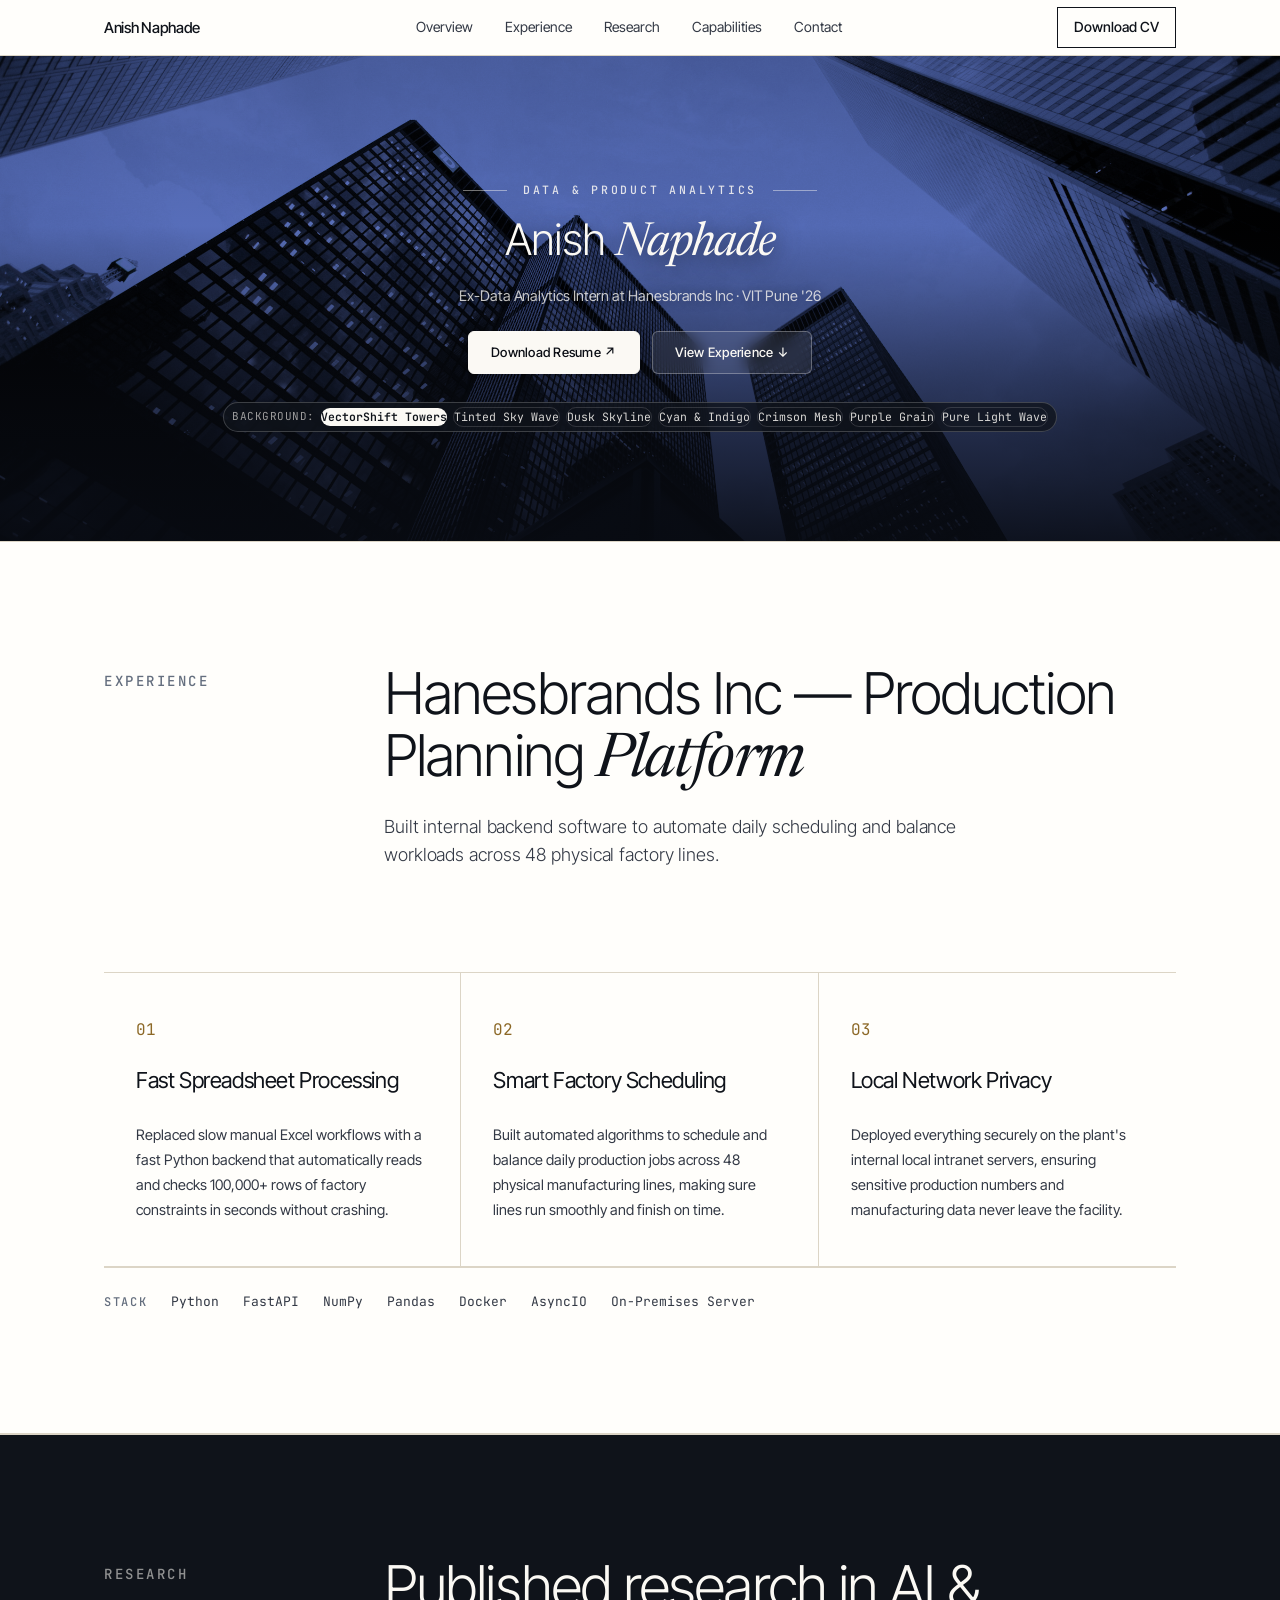
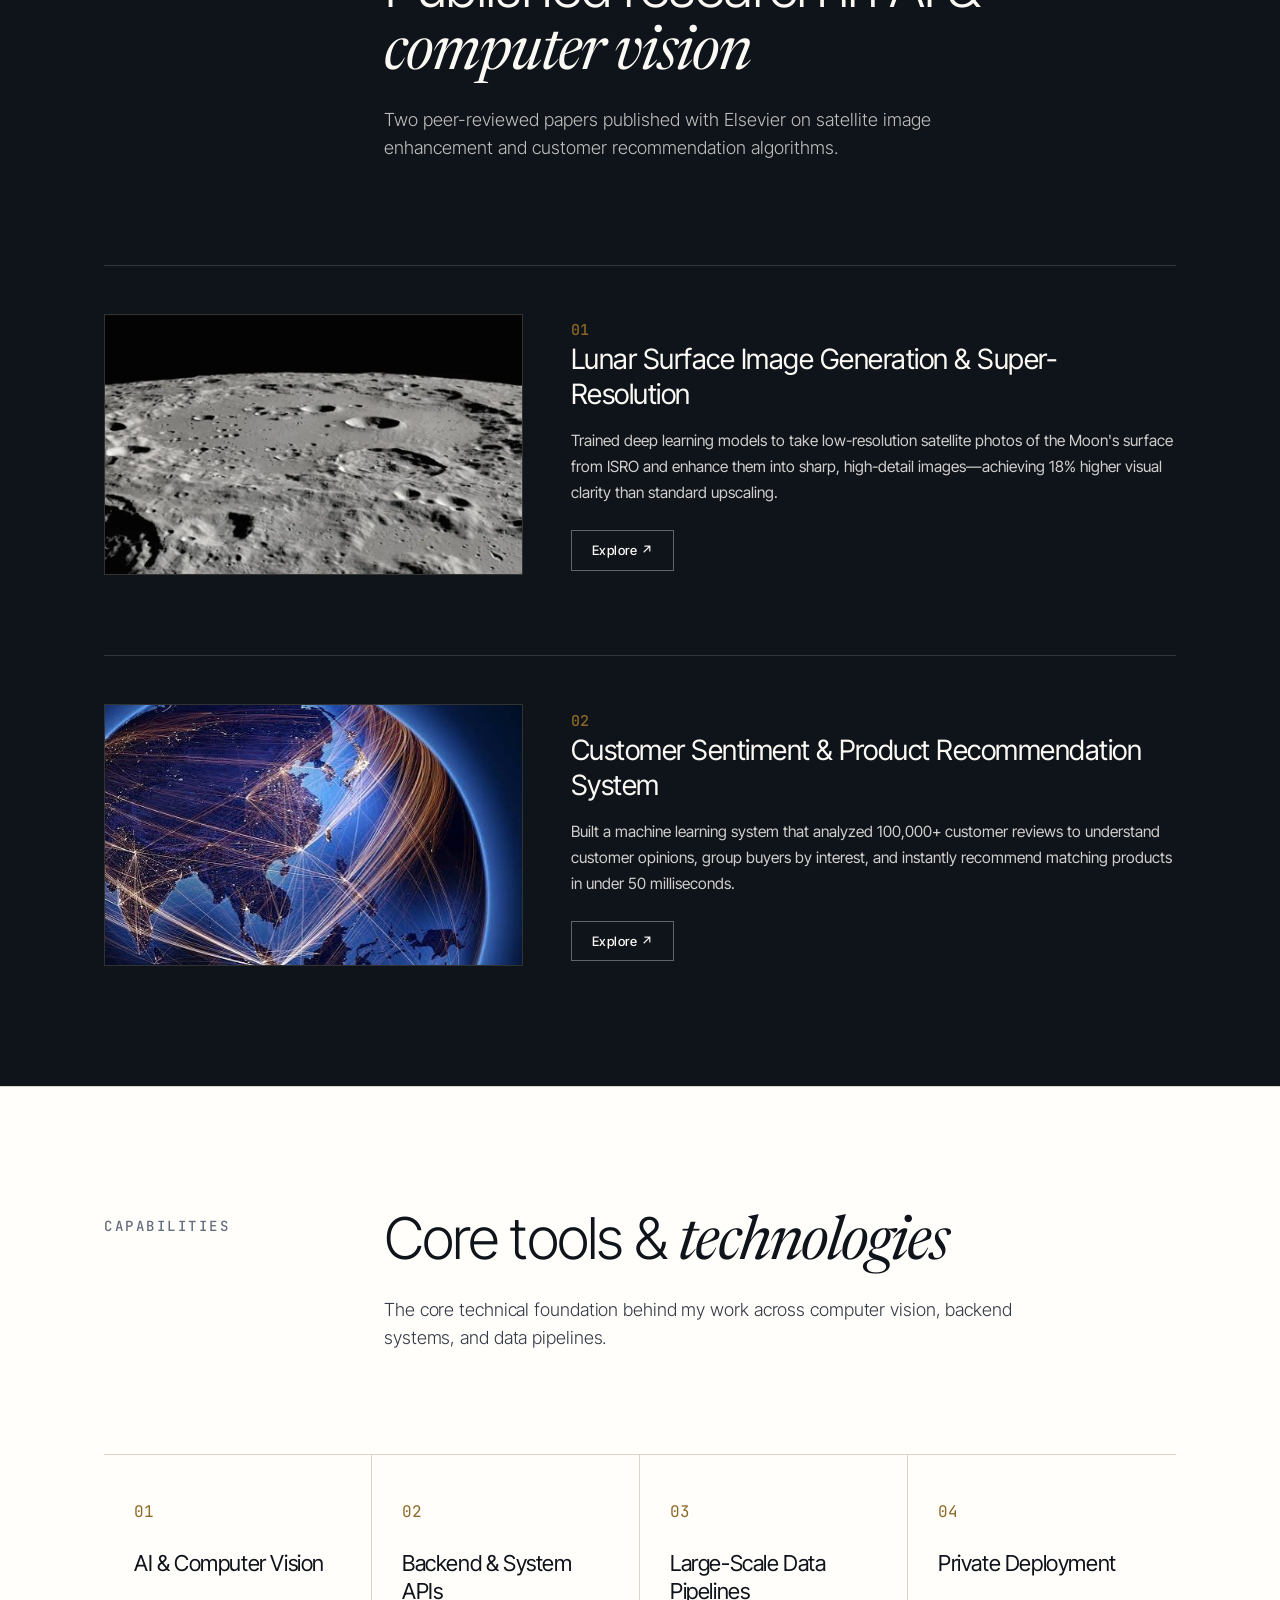
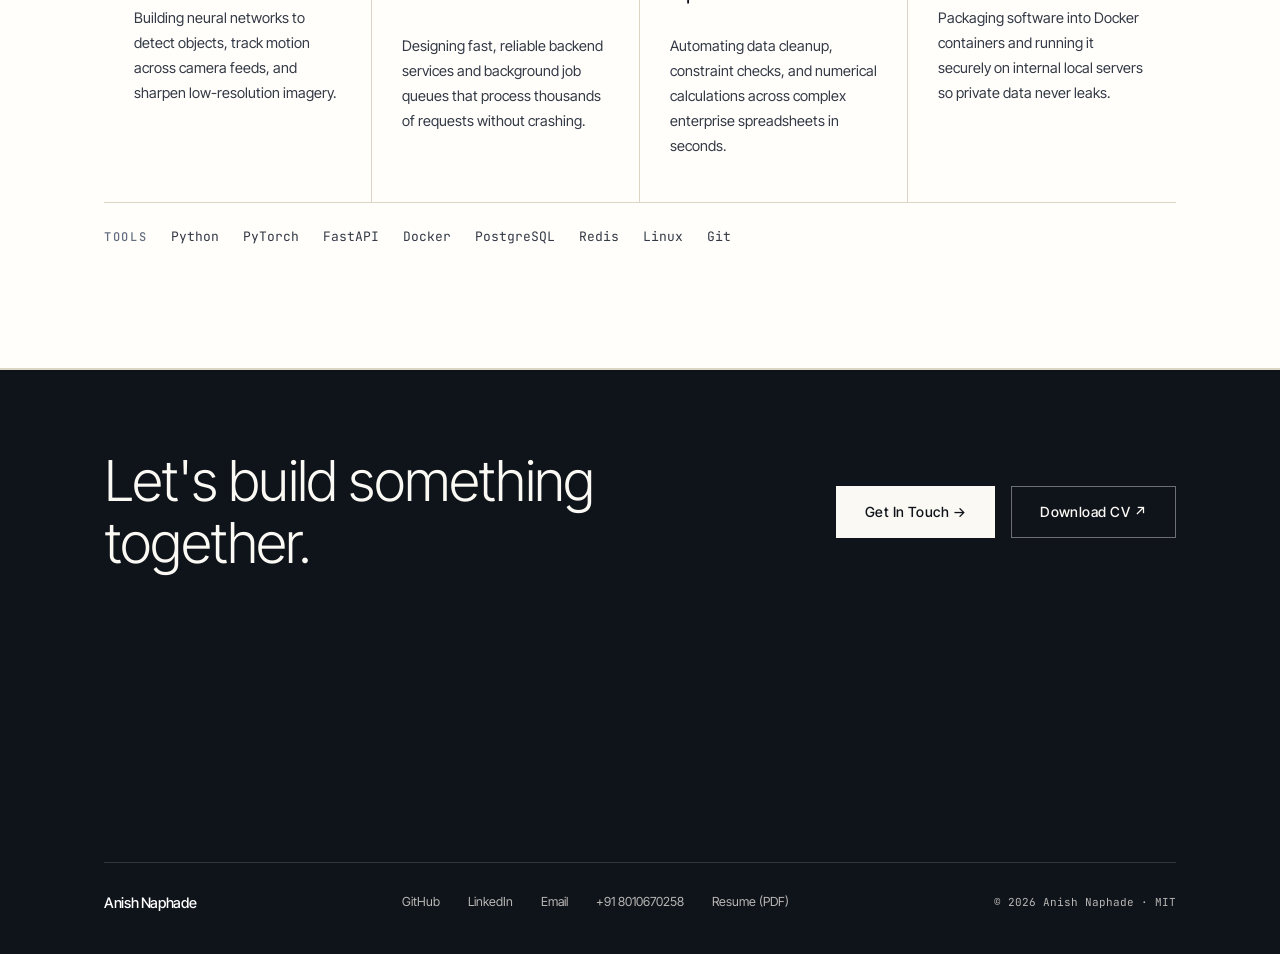
==== index.html @ bfdfa9a5 "build(dist): sync VectorShift-aligned hero layout and styling" ====
<!DOCTYPE html><html lang="en"><head><style>@layer properties{@supports (((-webkit-hyphens:none)) and (not (margin-trim:inline))) or ((-moz-orient:inline) and (not (color:rgb(from red r g b)))){*,:before,:after,::backdrop{--tw-border-style:solid;--tw-font-weight:initial;--tw-tracking:initial;--tw-blur:initial;--tw-brightness:initial;--tw-contrast:initial;--tw-grayscale:initial;--tw-hue-rotate:initial;--tw-invert:initial;--tw-opacity:initial;--tw-saturate:initial;--tw-sepia:initial;--tw-drop-shadow:initial;--tw-drop-shadow-color:initial;--tw-drop-shadow-alpha:100%;--tw-drop-shadow-size:initial;--tw-duration:initial;--tw-scale-x:1;--tw-scale-y:1;--tw-scale-z:1}}}@layer theme{:root,:host{--font-sans:-apple-system, BlinkMacSystemFont, "Segoe UI", Roboto, "Helvetica Neue", "Noto Sans", Arial, sans-serif, "Apple Color Emoji", "Segoe UI Emoji", "Segoe UI Symbol", "Noto Color Emoji";--font-serif:ui-serif, Georgia, Cambria, "Times New Roman", Times, serif;--font-mono:ui-monospace, SFMono-Regular, Menlo, Monaco, Consolas, "Liberation Mono", "Courier New", monospace;--color-white:#fff;--spacing:.25rem;--font-weight-normal:400;--font-weight-medium:500;--tracking-tight:-.025em;--tracking-wider:.05em;--default-transition-duration:.15s;--default-transition-timing-function:cubic-bezier(.4, 0, .2, 1);--default-font-family:var(--font-sans);--default-mono-font-family:var(--font-mono)}}@layer base{*,:after,:before,::backdrop{box-sizing:border-box;border:0 solid;margin:0;padding:0}::file-selector-button{box-sizing:border-box;border:0 solid;margin:0;padding:0}html,:host{-webkit-text-size-adjust:100%;tab-size:4;line-height:1.5;font-family:var(--default-font-family,-apple-system, BlinkMacSystemFont, "Segoe UI", Roboto, "Helvetica Neue", "Noto Sans", Arial, sans-serif, "Apple Color Emoji", "Segoe UI Emoji", "Segoe UI Symbol", "Noto Color Emoji");font-feature-settings:var(--default-font-feature-settings,normal);font-variation-settings:var(--default-font-variation-settings,normal);-webkit-tap-highlight-color:transparent}hr{height:0;color:inherit;border-top-width:1px}abbr:where([title]){-webkit-text-decoration:underline dotted;text-decoration:underline dotted}h1,h2,h3,h4,h5,h6{font-size:inherit;font-weight:inherit}a{color:inherit;-webkit-text-decoration:inherit;-webkit-text-decoration:inherit;-webkit-text-decoration:inherit;-webkit-text-decoration:inherit;text-decoration:inherit}b,strong{font-weight:bolder}code,kbd,samp,pre{font-family:var(--default-mono-font-family,ui-monospace, SFMono-Regular, Menlo, Monaco, Consolas, "Liberation Mono", "Courier New", monospace);font-feature-settings:var(--default-mono-font-feature-settings,normal);font-variation-settings:var(--default-mono-font-variation-settings,normal);font-size:1em}small{font-size:80%}sub,sup{vertical-align:baseline;font-size:75%;line-height:0;position:relative}sub{bottom:-.25em}sup{top:-.5em}table{text-indent:0;border-color:inherit;border-collapse:collapse}:-moz-focusring:where(:not(iframe)){outline:auto}progress{vertical-align:baseline}summary{display:list-item}ol,ul,menu{list-style:none}img,svg,video,canvas,audio,iframe,embed,object{vertical-align:middle;display:block}img,video{max-width:100%;height:auto}button,input,select,optgroup,textarea{font:inherit;font-feature-settings:inherit;font-variation-settings:inherit;letter-spacing:inherit;color:inherit;opacity:1;background-color:#0000;border-radius:0}::file-selector-button{font:inherit;font-feature-settings:inherit;font-variation-settings:inherit;letter-spacing:inherit;color:inherit;opacity:1;background-color:#0000;border-radius:0}:where(select:is([multiple],[size])) optgroup{font-weight:bolder}:where(select:is([multiple],[size])) optgroup option{padding-inline-start:20px}::file-selector-button{margin-inline-end:4px}::placeholder{opacity:1}@supports (not ((-webkit-appearance:-apple-pay-button))) or (contain-intrinsic-size:1px){::placeholder{color:currentColor}@supports (color:color-mix(in lab, red, red)){::placeholder{color:color-mix(in oklab, currentcolor 50%, transparent)}}}textarea{resize:vertical}::-webkit-search-decoration{-webkit-appearance:none}::-webkit-date-and-time-value{min-height:1lh;text-align:inherit}::-webkit-datetime-edit{display:inline-flex}::-webkit-datetime-edit-fields-wrapper{padding:0}::-webkit-datetime-edit{padding-block:0}::-webkit-datetime-edit-year-field{padding-block:0}::-webkit-datetime-edit-month-field{padding-block:0}::-webkit-datetime-edit-day-field{padding-block:0}::-webkit-datetime-edit-hour-field{padding-block:0}::-webkit-datetime-edit-minute-field{padding-block:0}::-webkit-datetime-edit-second-field{padding-block:0}::-webkit-datetime-edit-millisecond-field{padding-block:0}::-webkit-datetime-edit-meridiem-field{padding-block:0}::-webkit-calendar-picker-indicator{line-height:1}:-moz-ui-invalid{box-shadow:none}button,input:where([type=button],[type=reset],[type=submit]){appearance:button}::file-selector-button{appearance:button}::-webkit-inner-spin-button{height:auto}::-webkit-outer-spin-button{height:auto}[hidden]:where(:not([hidden=until-found])){display:none!important}}@layer components;@layer utilities{.visible{visibility:visible}.absolute{position:absolute}.fixed{position:fixed}.relative{position:relative}.top-0{top:0}.right-0{right:0}.left-0{left:0}.z-\[200\]{z-index:200}.mt-6{margin-top:calc(var(--spacing) * 6)}.mb-3{margin-bottom:calc(var(--spacing) * 3)}.block{display:block}.flex{display:flex}.grid{display:grid}.hidden{display:none}.inline-flex{display:inline-flex}.h-full{height:100%}.min-h-screen{min-height:100vh}.w-full{width:100%}.shrink-0{flex-shrink:0}.cursor-pointer{cursor:pointer}.grid-cols-1{grid-template-columns:repeat(1,minmax(0,1fr))}.flex-col{flex-direction:column}.flex-wrap{flex-wrap:wrap}.items-center{align-items:center}.justify-between{justify-content:space-between}.justify-center{justify-content:center}.gap-1\.5{gap:calc(var(--spacing) * 1.5)}.gap-2{gap:calc(var(--spacing) * 2)}.gap-3{gap:calc(var(--spacing) * 3)}.gap-4{gap:calc(var(--spacing) * 4)}.gap-5{gap:calc(var(--spacing) * 5)}.gap-6{gap:calc(var(--spacing) * 6)}.gap-8{gap:calc(var(--spacing) * 8)}.gap-16{gap:calc(var(--spacing) * 16)}.overflow-hidden{overflow:hidden}.rounded-full{border-radius:2147483647px}.border{border-style:var(--tw-border-style);border-width:1px}.border-b{border-bottom-style:var(--tw-border-style);border-bottom-width:1px}.border-\[var\(--border\)\]{border-color:var(--border)}.object-cover{object-fit:cover}.px-2{padding-inline:calc(var(--spacing) * 2)}.px-2\.5{padding-inline:calc(var(--spacing) * 2.5)}.py-1{padding-block:var(--spacing)}.text-center{text-align:center}.font-mono{font-family:var(--font-mono)}.font-sans{font-family:var(--font-sans)}.font-serif{font-family:var(--font-serif)}.text-\[11\.5px\]{font-size:11.5px}.text-\[11px\]{font-size:11px}.text-\[14\.5px\]{font-size:14.5px}.text-\[15px\]{font-size:15px}.font-medium{--tw-font-weight:var(--font-weight-medium);font-weight:var(--font-weight-medium)}.font-normal{--tw-font-weight:var(--font-weight-normal);font-weight:var(--font-weight-normal)}.tracking-\[-0\.3px\]{--tw-tracking:-.3px;letter-spacing:-.3px}.tracking-tight{--tw-tracking:var(--tracking-tight);letter-spacing:var(--tracking-tight)}.tracking-wider{--tw-tracking:var(--tracking-wider);letter-spacing:var(--tracking-wider)}.text-white{color:var(--color-white)}.uppercase{text-transform:uppercase}.italic{font-style:italic}.no-underline{text-decoration-line:none}.antialiased{-webkit-font-smoothing:antialiased;-moz-osx-font-smoothing:grayscale}.filter{filter:var(--tw-blur,) var(--tw-brightness,) var(--tw-contrast,) var(--tw-grayscale,) var(--tw-hue-rotate,) var(--tw-invert,) var(--tw-saturate,) var(--tw-sepia,) var(--tw-drop-shadow,)}.transition{transition-property:color,background-color,border-color,outline-color,text-decoration-color,fill,stroke,--tw-gradient-from,--tw-gradient-via,--tw-gradient-to,opacity,box-shadow,transform,translate,scale,rotate,filter,-webkit-backdrop-filter,backdrop-filter,display,content-visibility,overlay,pointer-events;transition-timing-function:var(--tw-ease,var(--default-transition-timing-function));transition-duration:var(--tw-duration,var(--default-transition-duration))}.transition-all{transition-property:all;transition-timing-function:var(--tw-ease,var(--default-transition-timing-function));transition-duration:var(--tw-duration,var(--default-transition-duration))}.transition-colors{transition-property:color,background-color,border-color,outline-color,text-decoration-color,fill,stroke,--tw-gradient-from,--tw-gradient-via,--tw-gradient-to;transition-timing-function:var(--tw-ease,var(--default-transition-timing-function));transition-duration:var(--tw-duration,var(--default-transition-duration))}.transition-transform{transition-property:transform,translate,scale,rotate;transition-timing-function:var(--tw-ease,var(--default-transition-timing-function));transition-duration:var(--tw-duration,var(--default-transition-duration))}.duration-200{--tw-duration:.2s;transition-duration:.2s}.duration-500{--tw-duration:.5s;transition-duration:.5s}@media (hover:hover){.hover\:scale-105:hover{--tw-scale-x:105%;--tw-scale-y:105%;--tw-scale-z:105%;scale:var(--tw-scale-x) var(--tw-scale-y)}.hover\:bg-\[\#0F131A\]:hover{background-color:#0f131a}.hover\:bg-\[\#FBF9F4\]:hover{background-color:#fbf9f4}.hover\:bg-\[\#FCF9F0\]:hover{background-color:#fcf9f0}.hover\:bg-transparent:hover{background-color:#0000}.hover\:bg-white\/10:hover{background-color:#ffffff1a}@supports (color:color-mix(in lab, red, red)){.hover\:bg-white\/10:hover{background-color:color-mix(in oklab, var(--color-white) 10%, transparent)}}.hover\:text-\[\#0F131A\]:hover{color:#0f131a}.hover\:text-\[\#FBF9F4\]:hover{color:#fbf9f4}.hover\:text-white:hover{color:var(--color-white)}.hover\:opacity-90:hover{opacity:.9}}.active\:scale-\[0\.98\]:active{scale:.98}@media (min-width:40rem){.sm\:inline-flex{display:inline-flex}.sm\:grid-cols-2{grid-template-columns:repeat(2,minmax(0,1fr))}.sm\:flex-row{flex-direction:row}.sm\:gap-7{gap:calc(var(--spacing) * 7)}.sm\:border-r{border-right-style:var(--tw-border-style);border-right-width:1px}.sm\:border-r-0{border-right-style:var(--tw-border-style);border-right-width:0}}@media (min-width:48rem){.md\:col-span-5{grid-column:span 5/span 5}.md\:col-span-7{grid-column:span 7/span 7}.md\:flex{display:flex}.md\:grid-cols-3{grid-template-columns:repeat(3,minmax(0,1fr))}.md\:grid-cols-12{grid-template-columns:repeat(12,minmax(0,1fr))}.md\:grid-cols-\[240px_1fr\]{grid-template-columns:240px 1fr}.md\:gap-10{gap:calc(var(--spacing) * 10)}.md\:gap-12{gap:calc(var(--spacing) * 12)}.md\:gap-20{gap:calc(var(--spacing) * 20)}}@media (min-width:64rem){.lg\:grid-cols-4{grid-template-columns:repeat(4,minmax(0,1fr))}.lg\:flex-row{flex-direction:row}.lg\:items-center{align-items:center}.lg\:border-r{border-right-style:var(--tw-border-style);border-right-width:1px}.lg\:border-r-0{border-right-style:var(--tw-border-style);border-right-width:0}.lg\:border-b-0{border-bottom-style:var(--tw-border-style);border-bottom-width:0}}}:root{--bg:#fffefb;--bg-sand:#f4efe6;--bg-parchment:#efe9de;--bg-card:#fff;--bg-card-hover:#f9f6f0;--dark:#0f131a;--text-primary:#0f131a;--text-secondary:#333945;--text-muted:#646e7e;--text-light:#fbf9f4;--text-light-secondary:#fbf9f4e0;--text-light-muted:#f2efe8bf;--border:#dcd5c6;--border-strong:#c8bfad;--accent:#8c6826;--accent-gold:#8c6826;--accent-emerald:#059669;--sans:"Inter Tight", -apple-system, BlinkMacSystemFont, "Segoe UI", Roboto, sans-serif;--mono:"JetBrains Mono", ui-monospace, Menlo, Monaco, Consolas, monospace;--serif:"Newsreader", "Times New Roman", Georgia, serif}*{box-sizing:border-box;-webkit-font-smoothing:antialiased;-moz-osx-font-smoothing:grayscale;text-rendering:optimizelegibility;margin:0;padding:0}html{background-color:var(--bg);width:100%;margin:0;padding:0}body{background-color:var(--bg);width:100%;color:var(--text-primary);font-family:var(--sans);margin:0;padding:0;line-height:1.6}::selection{background:var(--dark);color:var(--text-light)}.font-sans{font-family:var(--sans)}.font-serif{font-family:var(--serif)}.font-mono{font-family:var(--mono)}.link-editorial{color:var(--text-muted);align-items:center;gap:6px;text-decoration:none;transition:color .2s;display:inline-flex;position:relative}.link-editorial:hover{color:var(--text-primary)}.link-editorial:after{content:"";transform-origin:100%;background-color:currentColor;width:100%;height:1px;transition:transform .25s cubic-bezier(.16,1,.3,1);position:absolute;bottom:-2px;left:0;transform:scaleX(0)}.link-editorial:hover:after{transform-origin:0;transform:scaleX(1)}@property --tw-border-style{syntax:"*";inherits:false;initial-value:solid}@property --tw-font-weight{syntax:"*";inherits:false}@property --tw-tracking{syntax:"*";inherits:false}@property --tw-blur{syntax:"*";inherits:false}@property --tw-brightness{syntax:"*";inherits:false}@property --tw-contrast{syntax:"*";inherits:false}@property --tw-grayscale{syntax:"*";inherits:false}@property --tw-hue-rotate{syntax:"*";inherits:false}@property --tw-invert{syntax:"*";inherits:false}@property --tw-opacity{syntax:"*";inherits:false}@property --tw-saturate{syntax:"*";inherits:false}@property --tw-sepia{syntax:"*";inherits:false}@property --tw-drop-shadow{syntax:"*";inherits:false}@property --tw-drop-shadow-color{syntax:"*";inherits:false}@property --tw-drop-shadow-alpha{syntax:"<percentage>";inherits:false;initial-value:100%}@property --tw-drop-shadow-size{syntax:"*";inherits:false}@property --tw-duration{syntax:"*";inherits:false}@property --tw-scale-x{syntax:"*";inherits:false;initial-value:1}@property --tw-scale-y{syntax:"*";inherits:false;initial-value:1}@property --tw-scale-z{syntax:"*";inherits:false;initial-value:1}

</style><meta charSet="utf-8"/><meta name="viewport" content="width=device-width, initial-scale=1"/><link rel="preload" as="image" href="lunar-research.webp"/><link rel="preload" as="image" href="network-research.jpg"/><link rel="stylesheet" href="/_next/static/chunks/1a1480nq_bql-.css" data-precedence="next"/><link rel="preload" as="script" fetchPriority="low" href="/_next/static/chunks/0j1we3cwg31qe.js"/><script src="/_next/static/chunks/1cuyxw6v18rxx.js" async=""></script><script src="/_next/static/chunks/39_j1bdzreq0m.js" async=""></script><script src="/_next/static/chunks/turbopack-2u1d16houkiyo.js" async=""></script><script src="/_next/static/chunks/3qfy96eoyh-ek.js" async=""></script><script src="/_next/static/chunks/30bhb5b1m_fbx.js" async=""></script><link rel="preload" href="https://fonts.googleapis.com/css2?family=Inter+Tight:wght@300;400;500;600&amp;family=Newsreader:ital,opsz,wght@0,6..72,300..700;1,6..72,300..700&amp;family=JetBrains+Mono:wght@400;500&amp;display=swap" as="style"/><title>Anish Naphade — AI &amp; Distributed Systems</title><meta name="description" content="Production systems architect and applied AI researcher. Fortune 500 backend infrastructure, 2× Scopus Elsevier published, VIT Pune &#x27;26."/><meta property="og:title" content="Anish Naphade — AI &amp; Distributed Systems"/><meta property="og:description" content="Production backend systems for 10M+ apparel units, 2× Scopus Elsevier published researcher, VIT Pune 8.68 CGPA."/><meta property="og:url" content="https://anishnaphade.github.io"/><meta property="og:site_name" content="Anish Naphade"/><meta property="og:type" content="website"/><meta name="twitter:card" content="summary"/><meta name="twitter:title" content="Anish Naphade — AI &amp; Distributed Systems"/><meta name="twitter:description" content="Production backend systems for 10M+ apparel units, 2× Scopus Elsevier published researcher, VIT Pune 8.68 CGPA."/><link rel="icon" href="/favicon.ico?favicon.117ezoe8m31dk.ico" sizes="48x48" type="image/x-icon"/><link rel="preconnect" href="https://fonts.googleapis.com"/><link rel="preconnect" href="https://fonts.gstatic.com" crossorigin="anonymous"/><link href="https://fonts.googleapis.com/css2?family=Inter+Tight:wght@300;400;500;600&amp;family=Newsreader:ital,opsz,wght@0,6..72,300..700;1,6..72,300..700&amp;family=JetBrains+Mono:wght@400;500&amp;display=swap" rel="stylesheet"/><script src="/_next/static/chunks/0cz1d0mv5g_q7.js" noModule=""></script></head><body class="min-h-screen antialiased"><div hidden=""><!--$--><!--/$--></div><div class="font-sans" style="background:var(--bg);color:var(--text-primary);width:100%;display:flex;flex-direction:column;align-items:center"><header class="fixed top-0 left-0 right-0 z-[200]" style="height:56px;background:rgba(255, 254, 251, 0.85);backdrop-filter:blur(12px);-webkit-backdrop-filter:blur(12px);border-bottom:1px solid var(--border);width:100%"><div style="max-width:1200px;margin:0 auto;padding:0 clamp(24px, 5vw, 64px);display:flex;height:100%;align-items:center;justify-content:space-between;width:100%;box-sizing:border-box"><a href="#" class="flex items-center gap-2 no-underline" style="color:var(--text-primary)"><span class="font-sans text-[15px] font-medium tracking-[-0.3px]">Anish Naphade</span></a><nav class="hidden md:flex items-center gap-8"><a href="#overview" class="no-underline transition-colors hover:text-[#0F131A]" style="font-size:14px;font-weight:400;color:var(--text-secondary);padding:6px 0">Overview</a><a href="#experience" class="no-underline transition-colors hover:text-[#0F131A]" style="font-size:14px;font-weight:400;color:var(--text-secondary);padding:6px 0">Experience</a><a href="#research" class="no-underline transition-colors hover:text-[#0F131A]" style="font-size:14px;font-weight:400;color:var(--text-secondary);padding:6px 0">Research</a><a href="#capabilities" class="no-underline transition-colors hover:text-[#0F131A]" style="font-size:14px;font-weight:400;color:var(--text-secondary);padding:6px 0">Capabilities</a><a href="#contact" class="no-underline transition-colors hover:text-[#0F131A]" style="font-size:14px;font-weight:400;color:var(--text-secondary);padding:6px 0">Contact</a></nav><a href="Anish_Naphade_Resume.pdf" target="_blank" rel="noopener noreferrer" class="hidden sm:inline-flex items-center no-underline transition-colors hover:bg-[#0F131A] hover:text-[#FBF9F4]" style="font-size:14px;font-weight:500;color:var(--text-primary);border:1px solid var(--text-primary);padding:8px 16px;border-radius:0">Download CV</a></div></header><section id="overview" class="relative flex flex-col items-center justify-center text-center overflow-hidden" style="margin-top:56px;min-height:clamp(420px, 54vh, 560px);background:#06080B;border-bottom:1px solid var(--border);padding:60px 24px 44px;width:100%;box-sizing:border-box;transition:background 0.3s ease"><div style="position:absolute;inset:0;background-image:url(&#x27;vectorshift-hero.jpg&#x27;);background-size:cover;background-position:center 25%;filter:saturate(0.20) brightness(1.02) contrast(1.05);z-index:0;transition:background-image 0.3s ease"></div><div style="position:absolute;inset:0;background:#14245a;mix-blend-mode:hard-light;opacity:0.75;z-index:1;pointer-events:none"></div><div style="position:absolute;inset:0;background:linear-gradient(180deg, rgba(8,11,18,0.20) 0%, rgba(8,11,18,0.08) 35%, rgba(8,11,18,0.68) 75%, rgba(8,11,18,0.92) 100%);z-index:2;pointer-events:none"></div><div style="position:relative;z-index:3;max-width:920px;margin:0 auto;padding:16px 24px;width:100%;box-sizing:border-box;text-align:center;display:flex;flex-direction:column;align-items:center"><div style="display:inline-flex;align-items:center;justify-content:center;gap:16px;margin-bottom:16px"><span style="width:44px;height:1px;background:rgba(251, 249, 244, 0.45)"></span><span class="font-mono" style="font-size:11.5px;font-weight:500;letter-spacing:0.24em;text-transform:uppercase;color:rgba(251, 249, 244, 0.85)">Data &amp; Product Analytics</span><span style="width:44px;height:1px;background:rgba(251, 249, 244, 0.45)"></span></div><h1 class="font-sans" style="font-size:clamp(30px, 3.4vw, 44px);font-weight:300;line-height:1.12;letter-spacing:-0.025em;color:#FBF9F4;margin-bottom:14px;text-shadow:0 2px 24px rgba(0, 0, 0, 0.7)">Anish<!-- --> <span class="font-serif italic font-normal" style="font-size:1.08em;color:inherit">Naphade</span></h1><p class="font-sans" style="font-size:14.5px;font-weight:400;line-height:1.5;letter-spacing:-0.005em;color:rgba(251, 249, 244, 0.78);max-width:540px;margin:0 auto 24px;text-shadow:0 1px 12px rgba(0, 0, 0, 0.4)">Ex-Data Analytics Intern at Hanesbrands Inc · VIT Pune &#x27;26</p><div class="flex flex-wrap items-center justify-center gap-3"><a href="Anish_Naphade_Resume.pdf" target="_blank" rel="noopener noreferrer" class="inline-flex items-center no-underline transition-all hover:opacity-90 active:scale-[0.98]" style="font-size:13px;font-weight:500;letter-spacing:0.02em;background:#FBF9F4;border:1px solid #FBF9F4;color:#0A0D14;padding:10px 22px;border-radius:6px;box-shadow:0 4px 16px rgba(0,0,0,0.4)">Download Resume ↗</a><a href="#experience" class="inline-flex items-center no-underline transition-all hover:bg-white/10 active:scale-[0.98]" style="font-size:13px;font-weight:500;letter-spacing:0.02em;background:rgba(255, 255, 255, 0.08);border:1px solid rgba(251, 249, 244, 0.3);color:#FBF9F4;padding:10px 22px;border-radius:6px;backdrop-filter:blur(8px);-webkit-backdrop-filter:blur(8px)">View Experience ↓</a></div><div class="inline-flex flex-wrap items-center justify-center gap-1.5" style="margin-top:28px;padding:4px 8px;border-radius:9999px;background:rgba(15, 19, 26, 0.75);border:1px solid rgba(251, 249, 244, 0.2);backdrop-filter:blur(12px);-webkit-backdrop-filter:blur(12px)"><span class="font-mono text-[11px] uppercase tracking-wider px-2" style="color:rgba(251, 249, 244, 0.6)">Background:</span><button type="button" class="font-mono text-[11.5px] px-2.5 py-1 transition-all cursor-pointer rounded-full" style="background:#FBF9F4;color:#0F131A;border:none;font-weight:600">VectorShift Towers</button><button type="button" class="font-mono text-[11.5px] px-2.5 py-1 transition-all cursor-pointer rounded-full" style="background:transparent;color:rgba(251, 249, 244, 0.85);border:1px solid rgba(251, 249, 244, 0.15);font-weight:400">Tinted Sky Wave</button><button type="button" class="font-mono text-[11.5px] px-2.5 py-1 transition-all cursor-pointer rounded-full" style="background:transparent;color:rgba(251, 249, 244, 0.85);border:1px solid rgba(251, 249, 244, 0.15);font-weight:400">Dusk Skyline</button><button type="button" class="font-mono text-[11.5px] px-2.5 py-1 transition-all cursor-pointer rounded-full" style="background:transparent;color:rgba(251, 249, 244, 0.85);border:1px solid rgba(251, 249, 244, 0.15);font-weight:400">Cyan &amp; Indigo</button><button type="button" class="font-mono text-[11.5px] px-2.5 py-1 transition-all cursor-pointer rounded-full" style="background:transparent;color:rgba(251, 249, 244, 0.85);border:1px solid rgba(251, 249, 244, 0.15);font-weight:400">Crimson Mesh</button><button type="button" class="font-mono text-[11.5px] px-2.5 py-1 transition-all cursor-pointer rounded-full" style="background:transparent;color:rgba(251, 249, 244, 0.85);border:1px solid rgba(251, 249, 244, 0.15);font-weight:400">Purple Grain</button><button type="button" class="font-mono text-[11.5px] px-2.5 py-1 transition-all cursor-pointer rounded-full" style="background:transparent;color:rgba(251, 249, 244, 0.85);border:1px solid rgba(251, 249, 244, 0.15);font-weight:400">Pure Light Wave</button></div></div></section><section id="experience" style="padding:120px 0;border-bottom:1px solid var(--border);background:var(--bg);width:100%"><div style="max-width:1200px;margin:0 auto;padding:0 clamp(24px, 5vw, 64px);width:100%;box-sizing:border-box"><div class="grid grid-cols-1 md:grid-cols-[240px_1fr] gap-8 md:gap-10" style="margin-bottom:clamp(64px, 8vw, 104px)"><span class="font-mono" style="font-size:14px;font-weight:500;letter-spacing:2.52px;text-transform:uppercase;color:var(--text-muted);padding-top:8px">Experience</span><div><h2 class="font-sans" style="font-size:clamp(32px, 4.5vw, 60px);font-weight:300;line-height:1.08;letter-spacing:-1.9px;color:var(--text-primary);margin-bottom:18px">Hanesbrands Inc — Production Planning<!-- --> <span class="font-serif italic font-normal" style="font-size:1.06em;color:var(--text-primary)">Platform</span></h2><p class="font-sans" style="font-size:18px;font-weight:300;line-height:28px;letter-spacing:-0.095px;color:var(--text-secondary);max-width:640px">Built internal backend software to automate daily scheduling and balance workloads across 48 physical factory lines.</p></div></div><div class="grid grid-cols-1 md:grid-cols-3" style="border-top:1px solid var(--border);border-bottom:1px solid var(--border)"><div class="transition-colors hover:bg-[#FCF9F0]" style="padding:44px 32px;border-right:1px solid var(--border);border-bottom:1px solid var(--border);display:flex;flex-direction:column"><span class="font-mono block" style="font-size:16px;font-weight:400;color:var(--accent);margin-bottom:24px">01</span><h3 class="font-sans" style="font-size:22px;font-weight:400;letter-spacing:-0.4px;color:var(--text-primary);line-height:1.28;margin-bottom:28px">Fast Spreadsheet Processing</h3><p class="font-sans" style="font-size:14.5px;font-weight:400;line-height:25px;color:var(--text-secondary)">Replaced slow manual Excel workflows with a fast Python backend that automatically reads and checks 100,000+ rows of factory constraints in seconds without crashing.</p></div><div class="transition-colors hover:bg-[#FCF9F0]" style="padding:44px 32px;border-right:1px solid var(--border);border-bottom:1px solid var(--border);display:flex;flex-direction:column"><span class="font-mono block" style="font-size:16px;font-weight:400;color:var(--accent);margin-bottom:24px">02</span><h3 class="font-sans" style="font-size:22px;font-weight:400;letter-spacing:-0.4px;color:var(--text-primary);line-height:1.28;margin-bottom:28px">Smart Factory Scheduling</h3><p class="font-sans" style="font-size:14.5px;font-weight:400;line-height:25px;color:var(--text-secondary)">Built automated algorithms to schedule and balance daily production jobs across 48 physical manufacturing lines, making sure lines run smoothly and finish on time.</p></div><div class="transition-colors hover:bg-[#FCF9F0]" style="padding:44px 32px;border-right:none;border-bottom:1px solid var(--border);display:flex;flex-direction:column"><span class="font-mono block" style="font-size:16px;font-weight:400;color:var(--accent);margin-bottom:24px">03</span><h3 class="font-sans" style="font-size:22px;font-weight:400;letter-spacing:-0.4px;color:var(--text-primary);line-height:1.28;margin-bottom:28px">Local Network Privacy</h3><p class="font-sans" style="font-size:14.5px;font-weight:400;line-height:25px;color:var(--text-secondary)">Deployed everything securely on the plant&#x27;s internal local intranet servers, ensuring sensitive production numbers and manufacturing data never leave the facility.</p></div></div><div class="flex flex-wrap items-center gap-6 mt-6" style="padding-top:24px"><span class="font-mono" style="font-size:12px;font-weight:500;letter-spacing:1.68px;text-transform:uppercase;color:var(--text-muted)">Stack</span><span class="font-mono" style="font-size:13px;font-weight:400;color:var(--text-secondary)">Python</span><span class="font-mono" style="font-size:13px;font-weight:400;color:var(--text-secondary)">FastAPI</span><span class="font-mono" style="font-size:13px;font-weight:400;color:var(--text-secondary)">NumPy</span><span class="font-mono" style="font-size:13px;font-weight:400;color:var(--text-secondary)">Pandas</span><span class="font-mono" style="font-size:13px;font-weight:400;color:var(--text-secondary)">Docker</span><span class="font-mono" style="font-size:13px;font-weight:400;color:var(--text-secondary)">AsyncIO</span><span class="font-mono" style="font-size:13px;font-weight:400;color:var(--text-secondary)">On-Premises Server</span></div></div></section><section id="research" style="padding:120px 0;border-top:1px solid var(--border);border-bottom:1px solid var(--border);background:var(--dark);color:var(--text-light);width:100%"><div style="max-width:1200px;margin:0 auto;padding:0 clamp(24px, 5vw, 64px);width:100%;box-sizing:border-box"><div class="grid grid-cols-1 md:grid-cols-[240px_1fr] gap-8 md:gap-10" style="margin-bottom:clamp(64px, 8vw, 104px)"><span class="font-mono" style="font-size:14px;font-weight:500;letter-spacing:2.52px;text-transform:uppercase;color:rgba(251, 249, 244, 0.55);padding-top:8px">Research</span><div><h2 class="font-sans" style="font-size:clamp(32px, 4.5vw, 60px);font-weight:300;line-height:1.08;letter-spacing:-1.9px;color:var(--text-light);margin-bottom:18px">Published research in AI &amp;<!-- --> <span class="font-serif italic font-normal" style="font-size:1.06em;color:var(--text-light)">computer vision</span></h2><p class="font-sans" style="font-size:18px;font-weight:300;line-height:28px;color:rgba(251, 249, 244, 0.75);max-width:640px">Two peer-reviewed papers published with Elsevier on satellite image enhancement and customer recommendation algorithms.</p></div></div><div class="flex flex-col gap-16 md:gap-20"><div class="grid grid-cols-1 md:grid-cols-12 gap-8 md:gap-12 items-center" style="padding-top:48px;border-top:1px solid rgba(251, 249, 244, 0.15)"><div class="md:col-span-5"><div class="overflow-hidden" style="border:1px solid rgba(251, 249, 244, 0.2);aspect-ratio:16 / 10;width:100%;background:#000"><img src="lunar-research.webp" alt="Lunar Surface Image Generation &amp; Super-Resolution" class="w-full h-full object-cover transition-transform duration-500 hover:scale-105" style="display:block"/></div></div><div class="md:col-span-7 flex flex-col justify-center"><span class="font-mono block mb-3" style="font-size:15px;font-weight:500;color:var(--accent)">01</span><h3 class="font-sans" style="font-size:clamp(22px, 2.4vw, 28px);font-weight:400;letter-spacing:-0.5px;color:var(--text-light);line-height:1.25;margin-bottom:16px">Lunar Surface Image Generation &amp; Super-Resolution</h3><p class="font-sans" style="font-size:15.5px;font-weight:400;line-height:26px;color:rgba(251, 249, 244, 0.82);margin-bottom:24px">Trained deep learning models to take low-resolution satellite photos of the Moon&#x27;s surface from ISRO and enhance them into sharp, high-detail images—achieving 18% higher visual clarity than standard upscaling.</p><div><a href="https://github.com/AnishNaphade/Lunar-Image-Generation-and-Super-Resolution" target="_blank" rel="noopener noreferrer" class="inline-flex items-center gap-2 no-underline transition-all duration-200 hover:bg-[#FBF9F4] hover:text-[#0F131A]" style="font-size:13px;font-weight:500;letter-spacing:0.5px;color:var(--text-light);border:1px solid rgba(251, 249, 244, 0.35);padding:9px 20px">Explore ↗</a></div></div></div><div class="grid grid-cols-1 md:grid-cols-12 gap-8 md:gap-12 items-center" style="padding-top:48px;border-top:1px solid rgba(251, 249, 244, 0.15)"><div class="md:col-span-5"><div class="overflow-hidden" style="border:1px solid rgba(251, 249, 244, 0.2);aspect-ratio:16 / 10;width:100%;background:#000"><img src="network-research.jpg" alt="Customer Sentiment &amp; Product Recommendation System" class="w-full h-full object-cover transition-transform duration-500 hover:scale-105" style="display:block"/></div></div><div class="md:col-span-7 flex flex-col justify-center"><span class="font-mono block mb-3" style="font-size:15px;font-weight:500;color:var(--accent)">02</span><h3 class="font-sans" style="font-size:clamp(22px, 2.4vw, 28px);font-weight:400;letter-spacing:-0.5px;color:var(--text-light);line-height:1.25;margin-bottom:16px">Customer Sentiment &amp; Product Recommendation System</h3><p class="font-sans" style="font-size:15.5px;font-weight:400;line-height:26px;color:rgba(251, 249, 244, 0.82);margin-bottom:24px">Built a machine learning system that analyzed 100,000+ customer reviews to understand customer opinions, group buyers by interest, and instantly recommend matching products in under 50 milliseconds.</p><div><a href="https://github.com/AnishNaphade/sentiment-customer-recommendation" target="_blank" rel="noopener noreferrer" class="inline-flex items-center gap-2 no-underline transition-all duration-200 hover:bg-[#FBF9F4] hover:text-[#0F131A]" style="font-size:13px;font-weight:500;letter-spacing:0.5px;color:var(--text-light);border:1px solid rgba(251, 249, 244, 0.35);padding:9px 20px">Explore ↗</a></div></div></div></div></div></section><section id="capabilities" style="padding:120px 0;border-bottom:1px solid var(--border);background:var(--bg);width:100%"><div style="max-width:1200px;margin:0 auto;padding:0 clamp(24px, 5vw, 64px);width:100%;box-sizing:border-box"><div class="grid grid-cols-1 md:grid-cols-[240px_1fr] gap-8 md:gap-10" style="margin-bottom:clamp(64px, 8vw, 104px)"><span class="font-mono" style="font-size:14px;font-weight:500;letter-spacing:2.52px;text-transform:uppercase;color:var(--text-muted);padding-top:8px">Capabilities</span><div><h2 class="font-sans" style="font-size:clamp(32px, 4.5vw, 60px);font-weight:300;line-height:1.08;letter-spacing:-1.9px;color:var(--text-primary);margin-bottom:18px">Core tools &amp;<!-- --> <span class="font-serif italic font-normal" style="font-size:1.06em;color:var(--text-primary)">technologies</span></h2><p class="font-sans" style="font-size:18px;font-weight:300;line-height:28px;letter-spacing:-0.095px;color:var(--text-secondary);max-width:640px">The core technical foundation behind my work across computer vision, backend systems, and data pipelines.</p></div></div><div class="grid grid-cols-1 sm:grid-cols-2 lg:grid-cols-4" style="border-top:1px solid var(--border);border-bottom:1px solid var(--border)"><div class="transition-colors hover:bg-[#FCF9F0] flex flex-col sm:border-r lg:border-r border-b lg:border-b-0 border-[var(--border)]" style="padding:44px 30px"><span class="font-mono block" style="font-size:16px;font-weight:400;color:var(--accent);margin-bottom:24px">01</span><h3 class="font-sans" style="font-size:22px;font-weight:400;letter-spacing:-0.4px;color:var(--text-primary);line-height:1.28;margin-bottom:28px">AI &amp; Computer Vision</h3><p class="font-sans" style="font-size:14.5px;font-weight:400;line-height:25px;color:var(--text-secondary)">Building neural networks to detect objects, track motion across camera feeds, and sharpen low-resolution imagery.</p></div><div class="transition-colors hover:bg-[#FCF9F0] flex flex-col sm:border-r-0 lg:border-r border-b lg:border-b-0 border-[var(--border)]" style="padding:44px 30px"><span class="font-mono block" style="font-size:16px;font-weight:400;color:var(--accent);margin-bottom:24px">02</span><h3 class="font-sans" style="font-size:22px;font-weight:400;letter-spacing:-0.4px;color:var(--text-primary);line-height:1.28;margin-bottom:28px">Backend &amp; System APIs</h3><p class="font-sans" style="font-size:14.5px;font-weight:400;line-height:25px;color:var(--text-secondary)">Designing fast, reliable backend services and background job queues that process thousands of requests without crashing.</p></div><div class="transition-colors hover:bg-[#FCF9F0] flex flex-col sm:border-r lg:border-r border-b lg:border-b-0 border-[var(--border)]" style="padding:44px 30px"><span class="font-mono block" style="font-size:16px;font-weight:400;color:var(--accent);margin-bottom:24px">03</span><h3 class="font-sans" style="font-size:22px;font-weight:400;letter-spacing:-0.4px;color:var(--text-primary);line-height:1.28;margin-bottom:28px">Large-Scale Data Pipelines</h3><p class="font-sans" style="font-size:14.5px;font-weight:400;line-height:25px;color:var(--text-secondary)">Automating data cleanup, constraint checks, and numerical calculations across complex enterprise spreadsheets in seconds.</p></div><div class="transition-colors hover:bg-[#FCF9F0] flex flex-col sm:border-r-0 lg:border-r-0 border-b lg:border-b-0 border-[var(--border)]" style="padding:44px 30px"><span class="font-mono block" style="font-size:16px;font-weight:400;color:var(--accent);margin-bottom:24px">04</span><h3 class="font-sans" style="font-size:22px;font-weight:400;letter-spacing:-0.4px;color:var(--text-primary);line-height:1.28;margin-bottom:28px">Private Deployment</h3><p class="font-sans" style="font-size:14.5px;font-weight:400;line-height:25px;color:var(--text-secondary)">Packaging software into Docker containers and running it securely on internal local servers so private data never leaks.</p></div></div><div class="flex flex-wrap items-center gap-6 mt-6" style="padding-top:24px"><span class="font-mono" style="font-size:12px;font-weight:500;letter-spacing:1.68px;text-transform:uppercase;color:var(--text-muted)">Tools</span><span class="font-mono" style="font-size:13px;font-weight:400;color:var(--text-secondary)">Python</span><span class="font-mono" style="font-size:13px;font-weight:400;color:var(--text-secondary)">PyTorch</span><span class="font-mono" style="font-size:13px;font-weight:400;color:var(--text-secondary)">FastAPI</span><span class="font-mono" style="font-size:13px;font-weight:400;color:var(--text-secondary)">Docker</span><span class="font-mono" style="font-size:13px;font-weight:400;color:var(--text-secondary)">PostgreSQL</span><span class="font-mono" style="font-size:13px;font-weight:400;color:var(--text-secondary)">Redis</span><span class="font-mono" style="font-size:13px;font-weight:400;color:var(--text-secondary)">Linux</span><span class="font-mono" style="font-size:13px;font-weight:400;color:var(--text-secondary)">Git</span></div></div></section><footer id="contact" style="background:var(--dark);border-top:1px solid var(--border);min-height:65vh;display:flex;flex-direction:column;justify-content:space-between;align-items:center;padding:80px 0 40px;box-sizing:border-box;width:100%"><div style="max-width:1200px;margin:0 auto;padding:0 clamp(24px, 5vw, 64px);width:100%;box-sizing:border-box"><div class="flex flex-col lg:flex-row lg:items-center justify-between gap-8"><div><h2 class="font-sans" style="font-size:clamp(34px, 4.4vw, 60px);font-weight:300;line-height:1.1;letter-spacing:-1.8px;color:var(--text-light)">Let&#x27;s build something together.</h2></div><div class="flex flex-wrap items-center gap-4 shrink-0"><a href="mailto:anishnaphade@gmail.com" class="inline-flex items-center no-underline transition-colors hover:bg-transparent hover:text-[#FBF9F4]" style="font-size:14px;font-weight:500;letter-spacing:0.45px;background:var(--text-light);border:1px solid var(--text-light);color:var(--dark);padding:14px 28px;border-radius:0">Get In Touch →</a><a href="Anish_Naphade_Resume.pdf" target="_blank" rel="noopener noreferrer" class="inline-flex items-center no-underline transition-colors hover:bg-[#FBF9F4] hover:text-[#0F131A]" style="font-size:14px;font-weight:500;letter-spacing:0.45px;background:transparent;border:1px solid rgba(251, 249, 244, 0.4);color:var(--text-light);padding:14px 28px;border-radius:0">Download CV ↗</a></div></div></div><div style="max-width:1200px;margin:0 auto;padding:0 clamp(24px, 5vw, 64px);width:100%;box-sizing:border-box"><div class="flex flex-col sm:flex-row items-center justify-between gap-5" style="padding-top:28px;border-top:1px solid rgba(217, 211, 197, 0.18);font-size:12.5px"><span class="font-sans text-[14.5px] font-medium tracking-tight text-white">Anish Naphade</span><nav class="flex flex-wrap items-center justify-center gap-5 sm:gap-7"><a href="https://github.com/AnishNaphade" target="_blank" rel="noopener noreferrer" class="no-underline transition-colors hover:text-white" style="color:var(--text-light-muted)">GitHub</a><a href="https://linkedin.com/in/anishnaphade" target="_blank" rel="noopener noreferrer" class="no-underline transition-colors hover:text-white" style="color:var(--text-light-muted)">LinkedIn</a><a href="mailto:anishnaphade@gmail.com" rel="noopener noreferrer" class="no-underline transition-colors hover:text-white" style="color:var(--text-light-muted)">Email</a><a href="tel:+918010670258" rel="noopener noreferrer" class="no-underline transition-colors hover:text-white" style="color:var(--text-light-muted)">+91 8010670258</a><a href="Anish_Naphade_Resume.pdf" target="_blank" rel="noopener noreferrer" class="no-underline transition-colors hover:text-white" style="color:var(--text-light-muted)">Resume (PDF)</a></nav><span class="font-mono text-[11px]" style="color:var(--text-light-muted)">© 2026 Anish Naphade · MIT</span></div></div></footer></div><!--$--><!--/$--><script id="_R_">(globalThis["TURBOPACK"] || (globalThis["TURBOPACK"] = [])).push({"otherChunks":["static/chunks/0j1we3cwg31qe.js","static/chunks/1cuyxw6v18rxx.js","static/chunks/39_j1bdzreq0m.js"],"runtimeModuleIds":[94553]});</script><script src="/_next/static/chunks/0j1we3cwg31qe.js" async=""></script><script>(self.__next_f=self.__next_f||[]).push([0])</script><script>self.__next_f.push([1,"1:\"$Sreact.fragment\"\n2:\"/_next/static/chunks/3qfy96eoyh-ek.js\"\n3:I[39756,[\"$2\"],\"default\"]\n4:I[37457,[\"$2\"],\"default\"]\n6:I[47257,[\"$2\"],\"ClientPageRoot\"]\n7:\"/_next/static/chunks/30bhb5b1m_fbx.js\"\n8:I[52683,[\"$2\",\"$7\"],\"default\"]\nb:I[97367,[\"$2\"],\"OutletBoundary\"]\nc:\"$Sreact.suspense\"\ne:\"ViewportBoundary\"\nf:I[97367,[\"$2\"],\"$e\"]\n11:\"MetadataBoundary\"\n12:I[97367,[\"$2\"],\"$11\"]\n14:I[68027,[\"$2\"],\"default\",1]\n:HL[\"/_next/static/chunks/1a1480nq_bql-.css\",\"style\"]\n:HL[\"https://fonts.googleapis.com/css2?family=Inter+Tight:wght@300;400;500;600\u0026family=Newsreader:ital,opsz,wght@0,6..72,300..700;1,6..72,300..700\u0026family=JetBrains+Mono:wght@400;500\u0026display=swap\",\"style\"]\n5:[[\"children\",{\"s\":\"__PAGE__\",\"h\":512,\"d\":{\"r\":[\"$\",\"$1\",\"c\",{\"children\":[[\"$\",\"$L6\",null,{\"Component\":\"$8\",\"serverProvidedParams\":{\"searchParams\":{},\"params\":{},\"promises\":[\"$@9\",\"$@a\"]}}],[[\"$\",\"script\",\"script-0\",{\"src\":\"/_next/static/chunks/30bhb5b1m_fbx.js\",\"async\":true,\"nonce\":\"$undefined\"}]],[\"$\",\"$Lb\",null,{\"children\":[\"$\",\"$c\",null,{\"name\":\"Next.MetadataOutlet\",\"children\":\"$@d\"}]}]]}],\"p\":false,\"v\":null}}]]\n0:{\"P\":null,\"c\":[\"\",\"\"],\"q\":\"\",\"i\":false,\"t\":{\"t\":{\"s\":\"\",\"h\":528,\"d\":{\"r\":[\"$\",\"$1\",\"c\",{\"children\":[[[\"$\",\"link\",\"0\",{\"rel\":\"stylesheet\",\"href\":\"/_next/static/chunks/1a1480nq_bql-.css\",\"precedence\":\"next\",\"crossOrigin\":\"$undefined\",\"nonce\":\"$undefined\"}],[\"$\",\"script\",\"script-0\",{\"src\":\"/_next/static/chunks/3qfy96eoyh-ek.js\",\"async\":true,\"nonce\":\"$undefined\"}]],[\"$\",\"html\",null,{\"lang\":\"en\",\"children\":[[\"$\",\"head\",null,{\"children\":[[\"$\",\"link\",null,{\"rel\":\"preconnect\",\"href\":\"https://fonts.googleapis.com\"}],[\"$\",\"link\",null,{\"rel\":\"preconnect\",\"href\":\"https://fonts.gstatic.com\",\"crossOrigin\":\"anonymous\"}],[\"$\",\"link\",null,{\"href\":\"https://fonts.googleapis.com/css2?family=Inter+Tight:wght@300;400;500;600\u0026family=Newsreader:ital,opsz,wght@0,6..72,300..700;1,6..72,300..700\u0026family=JetBrains+Mono:wght@400;500\u0026display=swap\",\"rel\":\"stylesheet\"}]]}],[\"$\",\"body\",null,{\"className\":\"min-h-screen antialiased\",\"children\":[\"$\",\"$L3\",null,{\"parallelRouterKey\":\"children\",\"error\":\"$undefined\",\"errorStyles\":\"$undefined\",\"errorScripts\":\"$undefined\",\"template\":[\"$\",\"$L4\",null,{}],\"templateStyles\":\"$undefined\",\"templateScripts\":\"$undefined\",\"notFound\":[[[\"$\",\"title\",null,{\"children\":\"404: This page could not be found.\"}],[\"$\",\"div\",null,{\"style\":{\"fontFamily\":\"system-ui,\\\"Segoe UI\\\",Roboto,Helvetica,Arial,sans-serif,\\\"Apple Color Emoji\\\",\\\"Segoe UI Emoji\\\"\",\"height\":\"100vh\",\"textAlign\":\"center\",\"display\":\"flex\",\"flexDirection\":\"column\",\"alignItems\":\"center\",\"justifyContent\":\"center\"},\"children\":[\"$\",\"div\",null,{\"children\":[[\"$\",\"style\",null,{\"dangerouslySetInnerHTML\":{\"__html\":\"body{color:#000;background:#fff;margin:0}.next-error-h1{border-right:1px solid rgba(0,0,0,.3)}@media (prefers-color-scheme:dark){body{color:#fff;background:#000}.next-error-h1{border-right:1px solid rgba(255,255,255,.3)}}\"}}],[\"$\",\"h1\",null,{\"className\":\"next-error-h1\",\"style\":{\"display\":\"inline-block\",\"margin\":\"0 20px 0 0\",\"padding\":\"0 23px 0 0\",\"fontSize\":24,\"fontWeight\":500,\"verticalAlign\":\"top\",\"lineHeight\":\"49px\"},\"children\":404}],[\"$\",\"div\",null,{\"style\":{\"display\":\"inline-block\"},\"children\":[\"$\",\"h2\",null,{\"style\":{\"fontSize\":14,\"fontWeight\":400,\"lineHeight\":\"49px\",\"margin\":0},\"children\":\"This page could not be found.\"}]}]]}]}]],[]],\"forbidden\":\"$undefined\",\"unauthorized\":\"$undefined\"}]}]]}]]}],\"p\":false,\"v\":null},\"c\":\"$Q5\"},\"h\":{\"r\":[\"$\",\"$1\",\"h\",{\"children\":[null,[\"$\",\"$Lf\",null,{\"children\":\"$L10\"}],[\"$\",\"$L12\",null,{\"children\":[[\"$\",\"div\",null,{\"hidden\":true,\"children\":[\"$\",\"$c\",null,{\"name\":\"Next.Metadata\",\"children\":\"$L13\"}]}],null]}],null]}],\"p\":false,\"v\":null}},\"m\":\"$undefined\",\"G\":[\"$14\",[[\"$\",\"link\",\"0\",{\"rel\":\"stylesheet\",\"href\":\"/_next/static/chunks/1a1480nq_bql-.css\",\"precedence\":\"next\",\"crossOrigin\":\"$undefined\",\"nonce\":\"$undefined\"}]]],\"S\":true,\"r\":\"$undefined\",\"s\":\"$undefined\",\"a\":\"$undefined\",\"l\":\"$undefined\",\"p\":\"$undefined\",\"d\":\"$undefined\",\"b\":\"vW1-SsCLRN6wtXGhzn67n\"}\n9:{}\na:\"$5:0:1:d:r:props:children:0:props:serverProvidedParams:params\"\n10:[[\"$\",\"meta\",\"0\",{\"charSet\":\"utf-8\"}],[\"$\",\"meta\",\"1\",{\"name\":\"viewport\",\"content\":\"width=device-width, initial-scale=1\"}]]\n15:I[27201,[\"$2\"],\"IconMark\"]\nd:null\n13:[[\"$\",\"title\",\"0\",{\"children\":\"Anish Naphade — AI \u0026 Distributed Systems\"}],[\"$\",\"meta\",\"1\",{\"name\":\"description\",\"content\":\"Production systems architect and applied AI researcher. Fortune 500 backend infrastructure, 2× Scopus Elsevier published, VIT Pune '26.\"}],[\"$\",\"meta\",\"2\",{\"property\":\"og:title\",\"content\":\"Anish Naphade — AI \u0026 Distributed Systems\"}],[\"$\",\"meta\",\"3\",{\"property\":\"og:description\",\"content\":\"Production backend systems for 10M+ apparel units, 2× Scopus Elsevier published researcher, VIT Pune 8.68 CGPA.\"}],[\"$\",\"meta\",\"4\",{\"property\":\"og:url\",\"content\":\"https://anishnaphade.github.io\"}],[\"$\",\"meta\",\"5\",{\"property\":\"og:site_name\",\"content\":\"Anish Naphade\"}],[\"$\",\"meta\",\"6\",{\"property\":\"og:type\",\"content\":\"website\"}],[\"$\",\"meta\",\"7\",{\"name\":\"twitter:card\",\"content\":\"summary\"}],[\"$\",\"meta\",\"8\",{\"name\":\"twitter:title\",\"content\":\"Anish Naphade — AI \u0026 Distributed Systems\"}],[\"$\",\"meta\",\"9\",{\"name\":\"twitter:description\",\"content\":\"Production backend systems for 10M+ apparel units, 2× Scopus Elsevier published researcher, VIT Pune 8.68 CGPA.\"}],[\"$\",\"link\",\"10\",{\"rel\":\"icon\",\"href\":\"/favicon.ico?favicon.117ezoe8m31dk.ico\",\"sizes\":\"48x48\",\"type\":\"image/x-icon\"}],[\"$\",\"$L15\",\"11\",{}]]\n"])</script></body></html>
---- _next/static/chunks/1a1480nq_bql-.css ----
@layer properties{@supports (((-webkit-hyphens:none)) and (not (margin-trim:inline))) or ((-moz-orient:inline) and (not (color:rgb(from red r g b)))){*,:before,:after,::backdrop{--tw-border-style:solid;--tw-font-weight:initial;--tw-tracking:initial;--tw-blur:initial;--tw-brightness:initial;--tw-contrast:initial;--tw-grayscale:initial;--tw-hue-rotate:initial;--tw-invert:initial;--tw-opacity:initial;--tw-saturate:initial;--tw-sepia:initial;--tw-drop-shadow:initial;--tw-drop-shadow-color:initial;--tw-drop-shadow-alpha:100%;--tw-drop-shadow-size:initial;--tw-duration:initial;--tw-scale-x:1;--tw-scale-y:1;--tw-scale-z:1}}}@layer theme{:root,:host{--font-sans:-apple-system, BlinkMacSystemFont, "Segoe UI", Roboto, "Helvetica Neue", "Noto Sans", Arial, sans-serif, "Apple Color Emoji", "Segoe UI Emoji", "Segoe UI Symbol", "Noto Color Emoji";--font-serif:ui-serif, Georgia, Cambria, "Times New Roman", Times, serif;--font-mono:ui-monospace, SFMono-Regular, Menlo, Monaco, Consolas, "Liberation Mono", "Courier New", monospace;--color-white:#fff;--spacing:.25rem;--font-weight-normal:400;--font-weight-medium:500;--tracking-tight:-.025em;--tracking-wider:.05em;--default-transition-duration:.15s;--default-transition-timing-function:cubic-bezier(.4, 0, .2, 1);--default-font-family:var(--font-sans);--default-mono-font-family:var(--font-mono)}}@layer base{*,:after,:before,::backdrop{box-sizing:border-box;border:0 solid;margin:0;padding:0}::file-selector-button{box-sizing:border-box;border:0 solid;margin:0;padding:0}html,:host{-webkit-text-size-adjust:100%;tab-size:4;line-height:1.5;font-family:var(--default-font-family,-apple-system, BlinkMacSystemFont, "Segoe UI", Roboto, "Helvetica Neue", "Noto Sans", Arial, sans-serif, "Apple Color Emoji", "Segoe UI Emoji", "Segoe UI Symbol", "Noto Color Emoji");font-feature-settings:var(--default-font-feature-settings,normal);font-variation-settings:var(--default-font-variation-settings,normal);-webkit-tap-highlight-color:transparent}hr{height:0;color:inherit;border-top-width:1px}abbr:where([title]){-webkit-text-decoration:underline dotted;text-decoration:underline dotted}h1,h2,h3,h4,h5,h6{font-size:inherit;font-weight:inherit}a{color:inherit;-webkit-text-decoration:inherit;-webkit-text-decoration:inherit;-webkit-text-decoration:inherit;-webkit-text-decoration:inherit;text-decoration:inherit}b,strong{font-weight:bolder}code,kbd,samp,pre{font-family:var(--default-mono-font-family,ui-monospace, SFMono-Regular, Menlo, Monaco, Consolas, "Liberation Mono", "Courier New", monospace);font-feature-settings:var(--default-mono-font-feature-settings,normal);font-variation-settings:var(--default-mono-font-variation-settings,normal);font-size:1em}small{font-size:80%}sub,sup{vertical-align:baseline;font-size:75%;line-height:0;position:relative}sub{bottom:-.25em}sup{top:-.5em}table{text-indent:0;border-color:inherit;border-collapse:collapse}:-moz-focusring:where(:not(iframe)){outline:auto}progress{vertical-align:baseline}summary{display:list-item}ol,ul,menu{list-style:none}img,svg,video,canvas,audio,iframe,embed,object{vertical-align:middle;display:block}img,video{max-width:100%;height:auto}button,input,select,optgroup,textarea{font:inherit;font-feature-settings:inherit;font-variation-settings:inherit;letter-spacing:inherit;color:inherit;opacity:1;background-color:#0000;border-radius:0}::file-selector-button{font:inherit;font-feature-settings:inherit;font-variation-settings:inherit;letter-spacing:inherit;color:inherit;opacity:1;background-color:#0000;border-radius:0}:where(select:is([multiple],[size])) optgroup{font-weight:bolder}:where(select:is([multiple],[size])) optgroup option{padding-inline-start:20px}::file-selector-button{margin-inline-end:4px}::placeholder{opacity:1}@supports (not ((-webkit-appearance:-apple-pay-button))) or (contain-intrinsic-size:1px){::placeholder{color:currentColor}@supports (color:color-mix(in lab, red, red)){::placeholder{color:color-mix(in oklab, currentcolor 50%, transparent)}}}textarea{resize:vertical}::-webkit-search-decoration{-webkit-appearance:none}::-webkit-date-and-time-value{min-height:1lh;text-align:inherit}::-webkit-datetime-edit{display:inline-flex}::-webkit-datetime-edit-fields-wrapper{padding:0}::-webkit-datetime-edit{padding-block:0}::-webkit-datetime-edit-year-field{padding-block:0}::-webkit-datetime-edit-month-field{padding-block:0}::-webkit-datetime-edit-day-field{padding-block:0}::-webkit-datetime-edit-hour-field{padding-block:0}::-webkit-datetime-edit-minute-field{padding-block:0}::-webkit-datetime-edit-second-field{padding-block:0}::-webkit-datetime-edit-millisecond-field{padding-block:0}::-webkit-datetime-edit-meridiem-field{padding-block:0}::-webkit-calendar-picker-indicator{line-height:1}:-moz-ui-invalid{box-shadow:none}button,input:where([type=button],[type=reset],[type=submit]){appearance:button}::file-selector-button{appearance:button}::-webkit-inner-spin-button{height:auto}::-webkit-outer-spin-button{height:auto}[hidden]:where(:not([hidden=until-found])){display:none!important}}@layer components;@layer utilities{.visible{visibility:visible}.absolute{position:absolute}.fixed{position:fixed}.relative{position:relative}.top-0{top:0}.right-0{right:0}.left-0{left:0}.z-\[200\]{z-index:200}.mt-6{margin-top:calc(var(--spacing) * 6)}.mb-3{margin-bottom:calc(var(--spacing) * 3)}.block{display:block}.flex{display:flex}.grid{display:grid}.hidden{display:none}.inline-flex{display:inline-flex}.h-full{height:100%}.min-h-screen{min-height:100vh}.w-full{width:100%}.shrink-0{flex-shrink:0}.cursor-pointer{cursor:pointer}.grid-cols-1{grid-template-columns:repeat(1,minmax(0,1fr))}.flex-col{flex-direction:column}.flex-wrap{flex-wrap:wrap}.items-center{align-items:center}.justify-between{justify-content:space-between}.justify-center{justify-content:center}.gap-1\.5{gap:calc(var(--spacing) * 1.5)}.gap-2{gap:calc(var(--spacing) * 2)}.gap-3{gap:calc(var(--spacing) * 3)}.gap-4{gap:calc(var(--spacing) * 4)}.gap-5{gap:calc(var(--spacing) * 5)}.gap-6{gap:calc(var(--spacing) * 6)}.gap-8{gap:calc(var(--spacing) * 8)}.gap-16{gap:calc(var(--spacing) * 16)}.overflow-hidden{overflow:hidden}.rounded-full{border-radius:2147483647px}.border{border-style:var(--tw-border-style);border-width:1px}.border-b{border-bottom-style:var(--tw-border-style);border-bottom-width:1px}.border-\[var\(--border\)\]{border-color:var(--border)}.object-cover{object-fit:cover}.px-2{padding-inline:calc(var(--spacing) * 2)}.px-2\.5{padding-inline:calc(var(--spacing) * 2.5)}.py-1{padding-block:var(--spacing)}.text-center{text-align:center}.font-mono{font-family:var(--font-mono)}.font-sans{font-family:var(--font-sans)}.font-serif{font-family:var(--font-serif)}.text-\[11\.5px\]{font-size:11.5px}.text-\[11px\]{font-size:11px}.text-\[14\.5px\]{font-size:14.5px}.text-\[15px\]{font-size:15px}.font-medium{--tw-font-weight:var(--font-weight-medium);font-weight:var(--font-weight-medium)}.font-normal{--tw-font-weight:var(--font-weight-normal);font-weight:var(--font-weight-normal)}.tracking-\[-0\.3px\]{--tw-tracking:-.3px;letter-spacing:-.3px}.tracking-tight{--tw-tracking:var(--tracking-tight);letter-spacing:var(--tracking-tight)}.tracking-wider{--tw-tracking:var(--tracking-wider);letter-spacing:var(--tracking-wider)}.text-white{color:var(--color-white)}.uppercase{text-transform:uppercase}.italic{font-style:italic}.no-underline{text-decoration-line:none}.antialiased{-webkit-font-smoothing:antialiased;-moz-osx-font-smoothing:grayscale}.filter{filter:var(--tw-blur,) var(--tw-brightness,) var(--tw-contrast,) var(--tw-grayscale,) var(--tw-hue-rotate,) var(--tw-invert,) var(--tw-saturate,) var(--tw-sepia,) var(--tw-drop-shadow,)}.transition{transition-property:color,background-color,border-color,outline-color,text-decoration-color,fill,stroke,--tw-gradient-from,--tw-gradient-via,--tw-gradient-to,opacity,box-shadow,transform,translate,scale,rotate,filter,-webkit-backdrop-filter,backdrop-filter,display,content-visibility,overlay,pointer-events;transition-timing-function:var(--tw-ease,var(--default-transition-timing-function));transition-duration:var(--tw-duration,var(--default-transition-duration))}.transition-all{transition-property:all;transition-timing-function:var(--tw-ease,var(--default-transition-timing-function));transition-duration:var(--tw-duration,var(--default-transition-duration))}.transition-colors{transition-property:color,background-color,border-color,outline-color,text-decoration-color,fill,stroke,--tw-gradient-from,--tw-gradient-via,--tw-gradient-to;transition-timing-function:var(--tw-ease,var(--default-transition-timing-function));transition-duration:var(--tw-duration,var(--default-transition-duration))}.transition-transform{transition-property:transform,translate,scale,rotate;transition-timing-function:var(--tw-ease,var(--default-transition-timing-function));transition-duration:var(--tw-duration,var(--default-transition-duration))}.duration-200{--tw-duration:.2s;transition-duration:.2s}.duration-500{--tw-duration:.5s;transition-duration:.5s}@media (hover:hover){.hover\:scale-105:hover{--tw-scale-x:105%;--tw-scale-y:105%;--tw-scale-z:105%;scale:var(--tw-scale-x) var(--tw-scale-y)}.hover\:bg-\[\#0F131A\]:hover{background-color:#0f131a}.hover\:bg-\[\#FBF9F4\]:hover{background-color:#fbf9f4}.hover\:bg-\[\#FCF9F0\]:hover{background-color:#fcf9f0}.hover\:bg-transparent:hover{background-color:#0000}.hover\:bg-white\/10:hover{background-color:#ffffff1a}@supports (color:color-mix(in lab, red, red)){.hover\:bg-white\/10:hover{background-color:color-mix(in oklab, var(--color-white) 10%, transparent)}}.hover\:text-\[\#0F131A\]:hover{color:#0f131a}.hover\:text-\[\#FBF9F4\]:hover{color:#fbf9f4}.hover\:text-white:hover{color:var(--color-white)}.hover\:opacity-90:hover{opacity:.9}}.active\:scale-\[0\.98\]:active{scale:.98}@media (min-width:40rem){.sm\:inline-flex{display:inline-flex}.sm\:grid-cols-2{grid-template-columns:repeat(2,minmax(0,1fr))}.sm\:flex-row{flex-direction:row}.sm\:gap-7{gap:calc(var(--spacing) * 7)}.sm\:border-r{border-right-style:var(--tw-border-style);border-right-width:1px}.sm\:border-r-0{border-right-style:var(--tw-border-style);border-right-width:0}}@media (min-width:48rem){.md\:col-span-5{grid-column:span 5/span 5}.md\:col-span-7{grid-column:span 7/span 7}.md\:flex{display:flex}.md\:grid-cols-3{grid-template-columns:repeat(3,minmax(0,1fr))}.md\:grid-cols-12{grid-template-columns:repeat(12,minmax(0,1fr))}.md\:grid-cols-\[240px_1fr\]{grid-template-columns:240px 1fr}.md\:gap-10{gap:calc(var(--spacing) * 10)}.md\:gap-12{gap:calc(var(--spacing) * 12)}.md\:gap-20{gap:calc(var(--spacing) * 20)}}@media (min-width:64rem){.lg\:grid-cols-4{grid-template-columns:repeat(4,minmax(0,1fr))}.lg\:flex-row{flex-direction:row}.lg\:items-center{align-items:center}.lg\:border-r{border-right-style:var(--tw-border-style);border-right-width:1px}.lg\:border-r-0{border-right-style:var(--tw-border-style);border-right-width:0}.lg\:border-b-0{border-bottom-style:var(--tw-border-style);border-bottom-width:0}}}:root{--bg:#fffefb;--bg-sand:#f4efe6;--bg-parchment:#efe9de;--bg-card:#fff;--bg-card-hover:#f9f6f0;--dark:#0f131a;--text-primary:#0f131a;--text-secondary:#333945;--text-muted:#646e7e;--text-light:#fbf9f4;--text-light-secondary:#fbf9f4e0;--text-light-muted:#f2efe8bf;--border:#dcd5c6;--border-strong:#c8bfad;--accent:#8c6826;--accent-gold:#8c6826;--accent-emerald:#059669;--sans:"Inter Tight", -apple-system, BlinkMacSystemFont, "Segoe UI", Roboto, sans-serif;--mono:"JetBrains Mono", ui-monospace, Menlo, Monaco, Consolas, monospace;--serif:"Newsreader", "Times New Roman", Georgia, serif}*{box-sizing:border-box;-webkit-font-smoothing:antialiased;-moz-osx-font-smoothing:grayscale;text-rendering:optimizelegibility;margin:0;padding:0}html{background-color:var(--bg);width:100%;margin:0;padding:0}body{background-color:var(--bg);width:100%;color:var(--text-primary);font-family:var(--sans);margin:0;padding:0;line-height:1.6}::selection{background:var(--dark);color:var(--text-light)}.font-sans{font-family:var(--sans)}.font-serif{font-family:var(--serif)}.font-mono{font-family:var(--mono)}.link-editorial{color:var(--text-muted);align-items:center;gap:6px;text-decoration:none;transition:color .2s;display:inline-flex;position:relative}.link-editorial:hover{color:var(--text-primary)}.link-editorial:after{content:"";transform-origin:100%;background-color:currentColor;width:100%;height:1px;transition:transform .25s cubic-bezier(.16,1,.3,1);position:absolute;bottom:-2px;left:0;transform:scaleX(0)}.link-editorial:hover:after{transform-origin:0;transform:scaleX(1)}@property --tw-border-style{syntax:"*";inherits:false;initial-value:solid}@property --tw-font-weight{syntax:"*";inherits:false}@property --tw-tracking{syntax:"*";inherits:false}@property --tw-blur{syntax:"*";inherits:false}@property --tw-brightness{syntax:"*";inherits:false}@property --tw-contrast{syntax:"*";inherits:false}@property --tw-grayscale{syntax:"*";inherits:false}@property --tw-hue-rotate{syntax:"*";inherits:false}@property --tw-invert{syntax:"*";inherits:false}@property --tw-opacity{syntax:"*";inherits:false}@property --tw-saturate{syntax:"*";inherits:false}@property --tw-sepia{syntax:"*";inherits:false}@property --tw-drop-shadow{syntax:"*";inherits:false}@property --tw-drop-shadow-color{syntax:"*";inherits:false}@property --tw-drop-shadow-alpha{syntax:"<percentage>";inherits:false;initial-value:100%}@property --tw-drop-shadow-size{syntax:"*";inherits:false}@property --tw-duration{syntax:"*";inherits:false}@property --tw-scale-x{syntax:"*";inherits:false;initial-value:1}@property --tw-scale-y{syntax:"*";inherits:false;initial-value:1}@property --tw-scale-z{syntax:"*";inherits:false;initial-value:1}
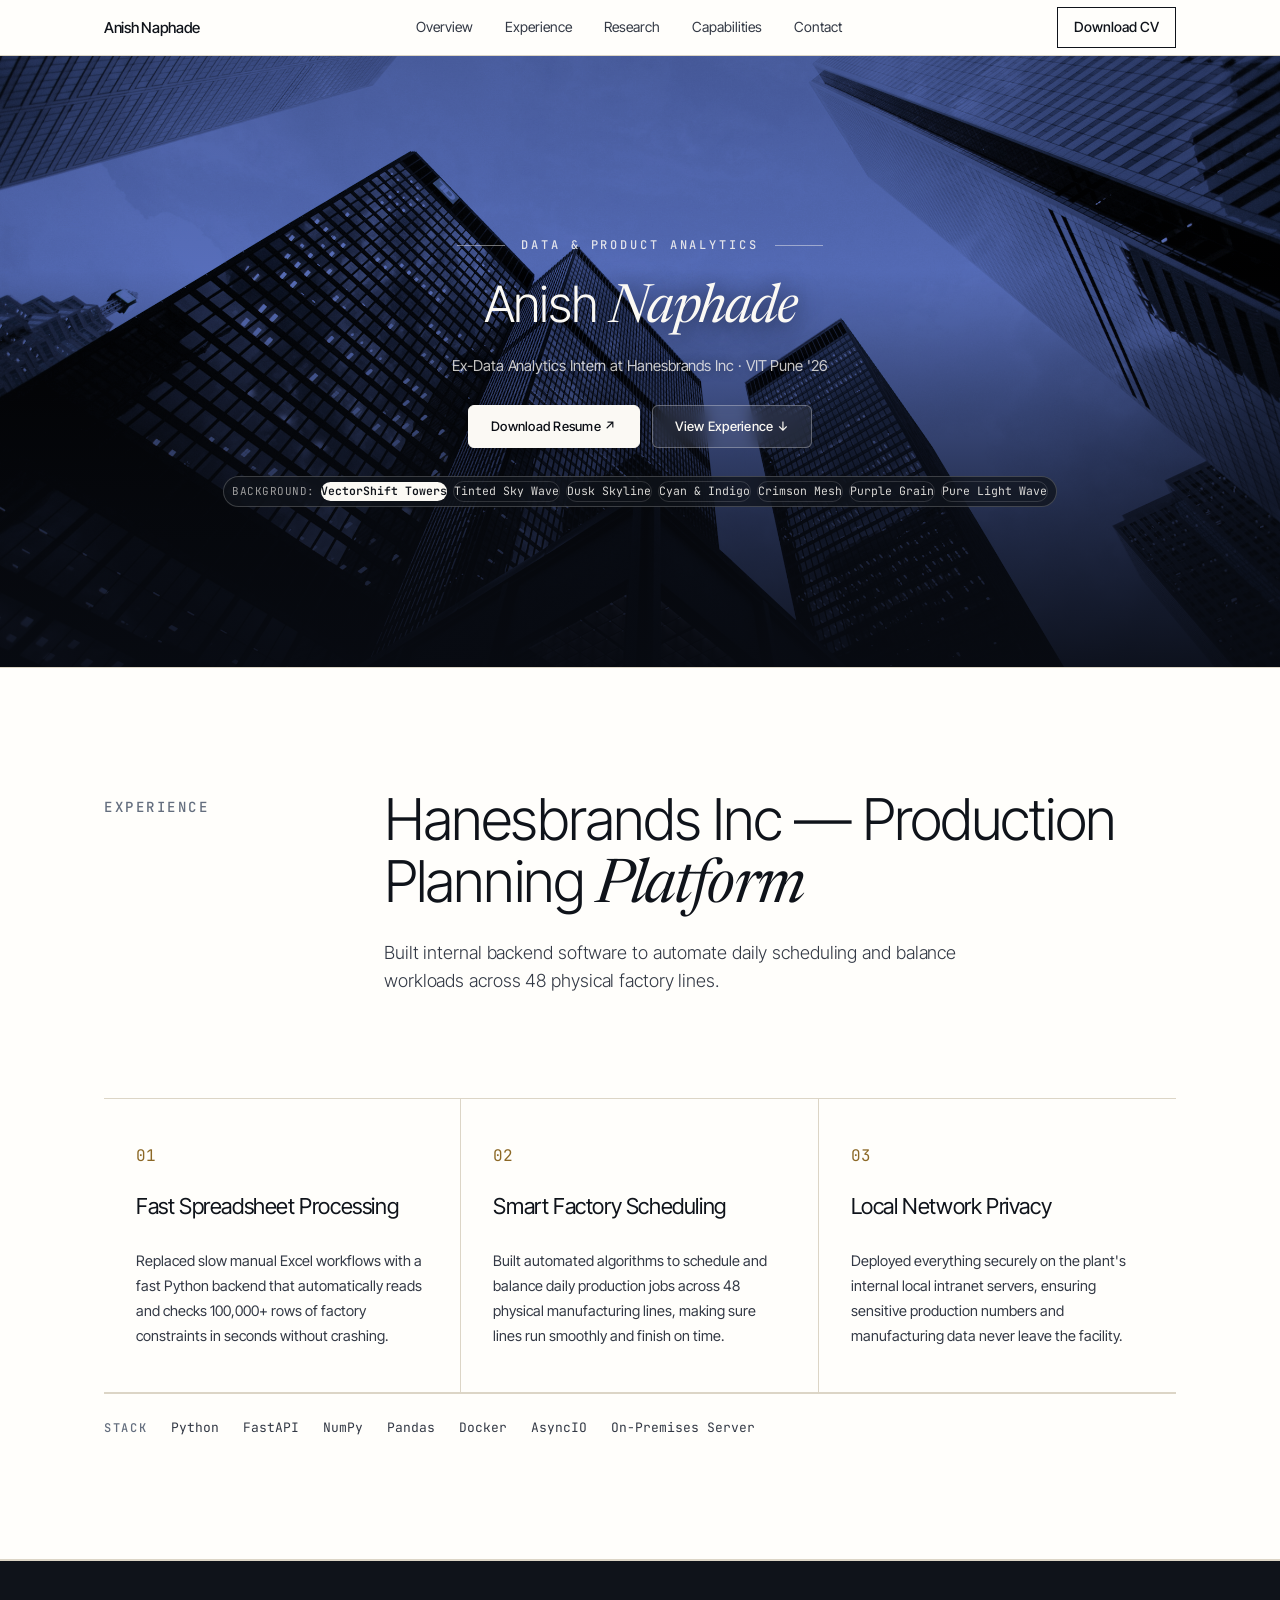
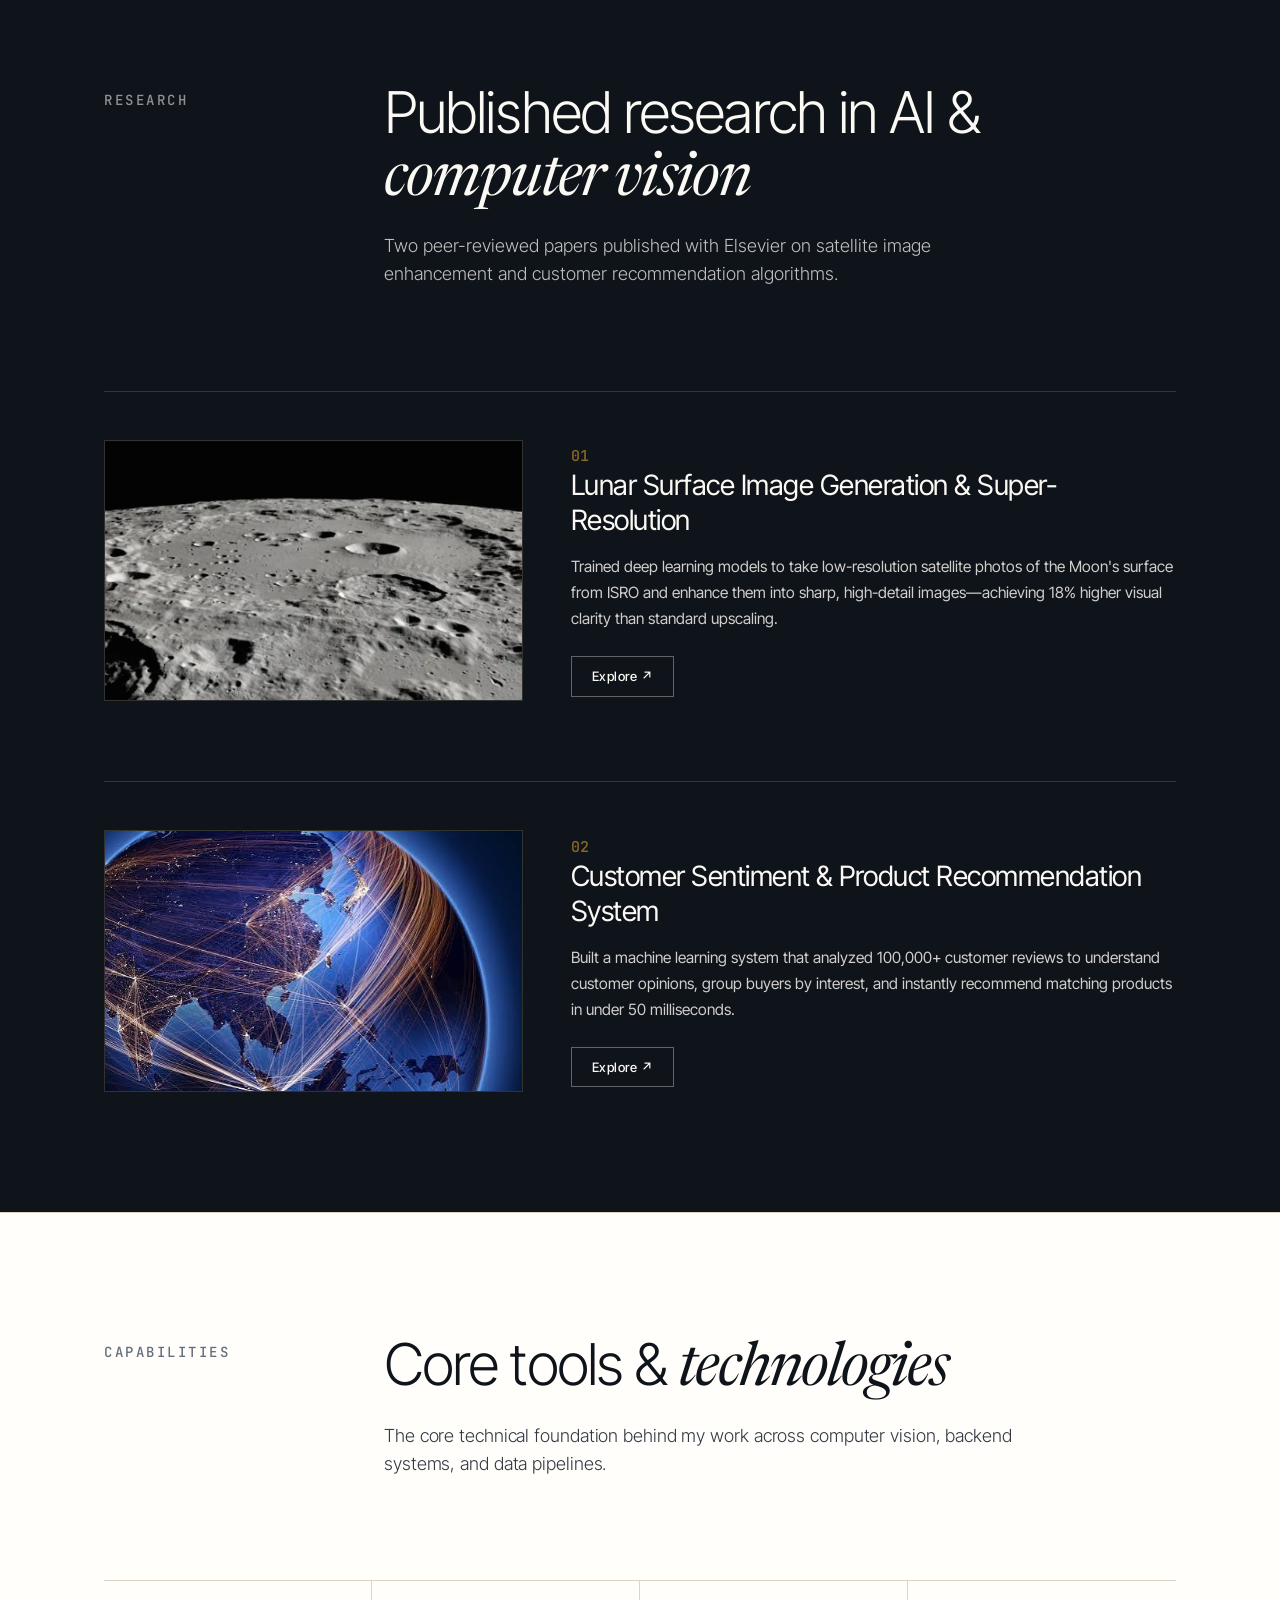
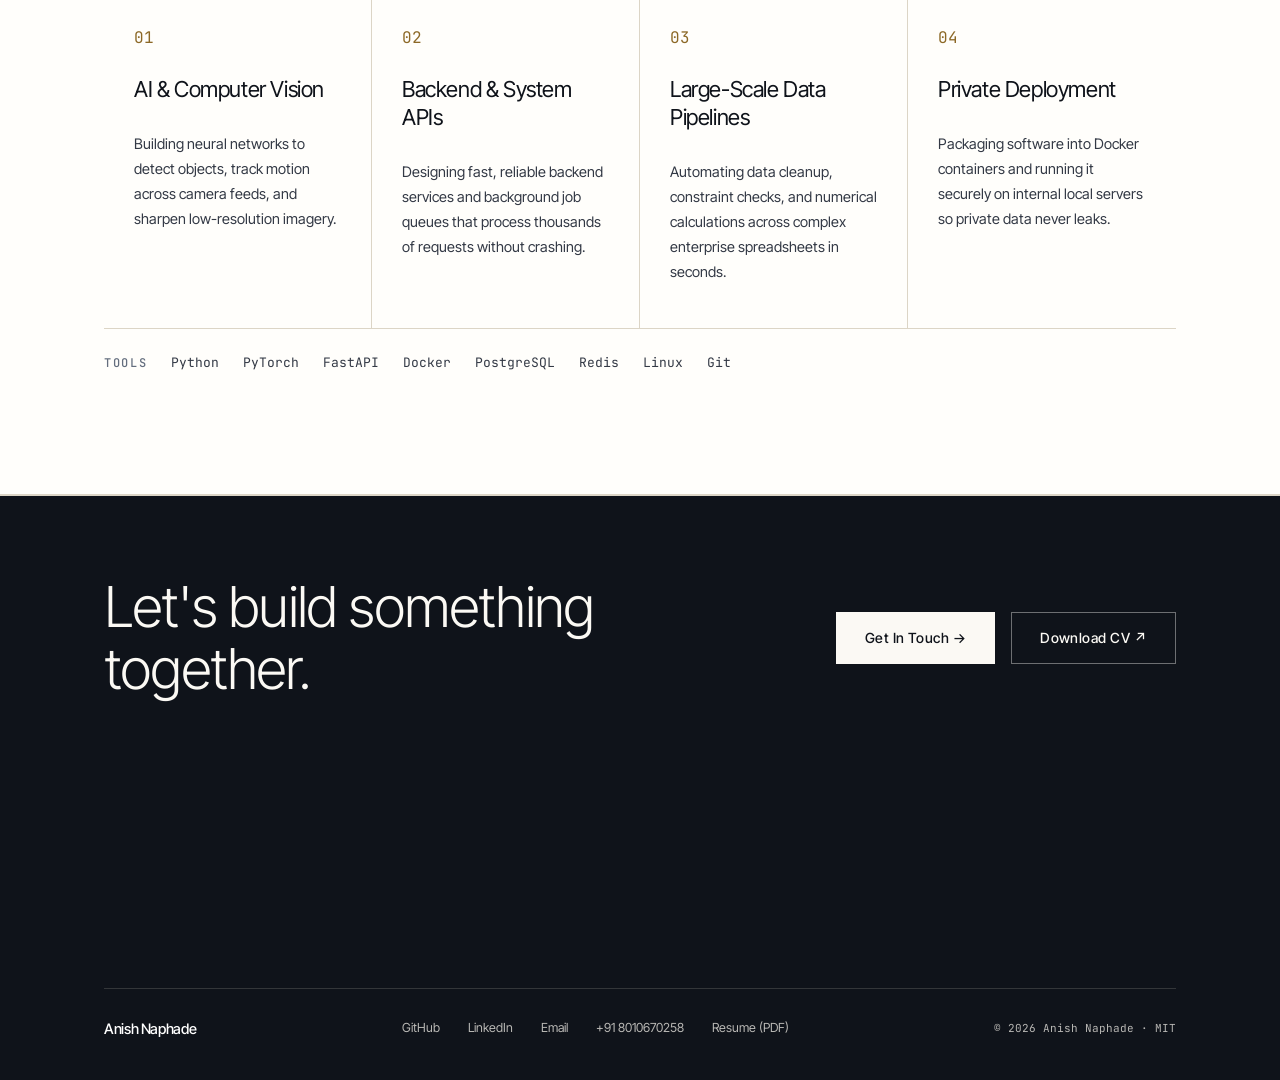
==== commit 90bdf6a2: "build(dist): update hero height to 68vh clamp" ====
--- a/index.html
+++ b/index.html
@@ -1,3 +1,3 @@
 <!DOCTYPE html><html lang="en"><head><style>@layer properties{@supports (((-webkit-hyphens:none)) and (not (margin-trim:inline))) or ((-moz-orient:inline) and (not (color:rgb(from red r g b)))){*,:before,:after,::backdrop{--tw-border-style:solid;--tw-font-weight:initial;--tw-tracking:initial;--tw-blur:initial;--tw-brightness:initial;--tw-contrast:initial;--tw-grayscale:initial;--tw-hue-rotate:initial;--tw-invert:initial;--tw-opacity:initial;--tw-saturate:initial;--tw-sepia:initial;--tw-drop-shadow:initial;--tw-drop-shadow-color:initial;--tw-drop-shadow-alpha:100%;--tw-drop-shadow-size:initial;--tw-duration:initial;--tw-scale-x:1;--tw-scale-y:1;--tw-scale-z:1}}}@layer theme{:root,:host{--font-sans:-apple-system, BlinkMacSystemFont, "Segoe UI", Roboto, "Helvetica Neue", "Noto Sans", Arial, sans-serif, "Apple Color Emoji", "Segoe UI Emoji", "Segoe UI Symbol", "Noto Color Emoji";--font-serif:ui-serif, Georgia, Cambria, "Times New Roman", Times, serif;--font-mono:ui-monospace, SFMono-Regular, Menlo, Monaco, Consolas, "Liberation Mono", "Courier New", monospace;--color-white:#fff;--spacing:.25rem;--font-weight-normal:400;--font-weight-medium:500;--tracking-tight:-.025em;--tracking-wider:.05em;--default-transition-duration:.15s;--default-transition-timing-function:cubic-bezier(.4, 0, .2, 1);--default-font-family:var(--font-sans);--default-mono-font-family:var(--font-mono)}}@layer base{*,:after,:before,::backdrop{box-sizing:border-box;border:0 solid;margin:0;padding:0}::file-selector-button{box-sizing:border-box;border:0 solid;margin:0;padding:0}html,:host{-webkit-text-size-adjust:100%;tab-size:4;line-height:1.5;font-family:var(--default-font-family,-apple-system, BlinkMacSystemFont, "Segoe UI", Roboto, "Helvetica Neue", "Noto Sans", Arial, sans-serif, "Apple Color Emoji", "Segoe UI Emoji", "Segoe UI Symbol", "Noto Color Emoji");font-feature-settings:var(--default-font-feature-settings,normal);font-variation-settings:var(--default-font-variation-settings,normal);-webkit-tap-highlight-color:transparent}hr{height:0;color:inherit;border-top-width:1px}abbr:where([title]){-webkit-text-decoration:underline dotted;text-decoration:underline dotted}h1,h2,h3,h4,h5,h6{font-size:inherit;font-weight:inherit}a{color:inherit;-webkit-text-decoration:inherit;-webkit-text-decoration:inherit;-webkit-text-decoration:inherit;-webkit-text-decoration:inherit;text-decoration:inherit}b,strong{font-weight:bolder}code,kbd,samp,pre{font-family:var(--default-mono-font-family,ui-monospace, SFMono-Regular, Menlo, Monaco, Consolas, "Liberation Mono", "Courier New", monospace);font-feature-settings:var(--default-mono-font-feature-settings,normal);font-variation-settings:var(--default-mono-font-variation-settings,normal);font-size:1em}small{font-size:80%}sub,sup{vertical-align:baseline;font-size:75%;line-height:0;position:relative}sub{bottom:-.25em}sup{top:-.5em}table{text-indent:0;border-color:inherit;border-collapse:collapse}:-moz-focusring:where(:not(iframe)){outline:auto}progress{vertical-align:baseline}summary{display:list-item}ol,ul,menu{list-style:none}img,svg,video,canvas,audio,iframe,embed,object{vertical-align:middle;display:block}img,video{max-width:100%;height:auto}button,input,select,optgroup,textarea{font:inherit;font-feature-settings:inherit;font-variation-settings:inherit;letter-spacing:inherit;color:inherit;opacity:1;background-color:#0000;border-radius:0}::file-selector-button{font:inherit;font-feature-settings:inherit;font-variation-settings:inherit;letter-spacing:inherit;color:inherit;opacity:1;background-color:#0000;border-radius:0}:where(select:is([multiple],[size])) optgroup{font-weight:bolder}:where(select:is([multiple],[size])) optgroup option{padding-inline-start:20px}::file-selector-button{margin-inline-end:4px}::placeholder{opacity:1}@supports (not ((-webkit-appearance:-apple-pay-button))) or (contain-intrinsic-size:1px){::placeholder{color:currentColor}@supports (color:color-mix(in lab, red, red)){::placeholder{color:color-mix(in oklab, currentcolor 50%, transparent)}}}textarea{resize:vertical}::-webkit-search-decoration{-webkit-appearance:none}::-webkit-date-and-time-value{min-height:1lh;text-align:inherit}::-webkit-datetime-edit{display:inline-flex}::-webkit-datetime-edit-fields-wrapper{padding:0}::-webkit-datetime-edit{padding-block:0}::-webkit-datetime-edit-year-field{padding-block:0}::-webkit-datetime-edit-month-field{padding-block:0}::-webkit-datetime-edit-day-field{padding-block:0}::-webkit-datetime-edit-hour-field{padding-block:0}::-webkit-datetime-edit-minute-field{padding-block:0}::-webkit-datetime-edit-second-field{padding-block:0}::-webkit-datetime-edit-millisecond-field{padding-block:0}::-webkit-datetime-edit-meridiem-field{padding-block:0}::-webkit-calendar-picker-indicator{line-height:1}:-moz-ui-invalid{box-shadow:none}button,input:where([type=button],[type=reset],[type=submit]){appearance:button}::file-selector-button{appearance:button}::-webkit-inner-spin-button{height:auto}::-webkit-outer-spin-button{height:auto}[hidden]:where(:not([hidden=until-found])){display:none!important}}@layer components;@layer utilities{.visible{visibility:visible}.absolute{position:absolute}.fixed{position:fixed}.relative{position:relative}.top-0{top:0}.right-0{right:0}.left-0{left:0}.z-\[200\]{z-index:200}.mt-6{margin-top:calc(var(--spacing) * 6)}.mb-3{margin-bottom:calc(var(--spacing) * 3)}.block{display:block}.flex{display:flex}.grid{display:grid}.hidden{display:none}.inline-flex{display:inline-flex}.h-full{height:100%}.min-h-screen{min-height:100vh}.w-full{width:100%}.shrink-0{flex-shrink:0}.cursor-pointer{cursor:pointer}.grid-cols-1{grid-template-columns:repeat(1,minmax(0,1fr))}.flex-col{flex-direction:column}.flex-wrap{flex-wrap:wrap}.items-center{align-items:center}.justify-between{justify-content:space-between}.justify-center{justify-content:center}.gap-1\.5{gap:calc(var(--spacing) * 1.5)}.gap-2{gap:calc(var(--spacing) * 2)}.gap-3{gap:calc(var(--spacing) * 3)}.gap-4{gap:calc(var(--spacing) * 4)}.gap-5{gap:calc(var(--spacing) * 5)}.gap-6{gap:calc(var(--spacing) * 6)}.gap-8{gap:calc(var(--spacing) * 8)}.gap-16{gap:calc(var(--spacing) * 16)}.overflow-hidden{overflow:hidden}.rounded-full{border-radius:2147483647px}.border{border-style:var(--tw-border-style);border-width:1px}.border-b{border-bottom-style:var(--tw-border-style);border-bottom-width:1px}.border-\[var\(--border\)\]{border-color:var(--border)}.object-cover{object-fit:cover}.px-2{padding-inline:calc(var(--spacing) * 2)}.px-2\.5{padding-inline:calc(var(--spacing) * 2.5)}.py-1{padding-block:var(--spacing)}.text-center{text-align:center}.font-mono{font-family:var(--font-mono)}.font-sans{font-family:var(--font-sans)}.font-serif{font-family:var(--font-serif)}.text-\[11\.5px\]{font-size:11.5px}.text-\[11px\]{font-size:11px}.text-\[14\.5px\]{font-size:14.5px}.text-\[15px\]{font-size:15px}.font-medium{--tw-font-weight:var(--font-weight-medium);font-weight:var(--font-weight-medium)}.font-normal{--tw-font-weight:var(--font-weight-normal);font-weight:var(--font-weight-normal)}.tracking-\[-0\.3px\]{--tw-tracking:-.3px;letter-spacing:-.3px}.tracking-tight{--tw-tracking:var(--tracking-tight);letter-spacing:var(--tracking-tight)}.tracking-wider{--tw-tracking:var(--tracking-wider);letter-spacing:var(--tracking-wider)}.text-white{color:var(--color-white)}.uppercase{text-transform:uppercase}.italic{font-style:italic}.no-underline{text-decoration-line:none}.antialiased{-webkit-font-smoothing:antialiased;-moz-osx-font-smoothing:grayscale}.filter{filter:var(--tw-blur,) var(--tw-brightness,) var(--tw-contrast,) var(--tw-grayscale,) var(--tw-hue-rotate,) var(--tw-invert,) var(--tw-saturate,) var(--tw-sepia,) var(--tw-drop-shadow,)}.transition{transition-property:color,background-color,border-color,outline-color,text-decoration-color,fill,stroke,--tw-gradient-from,--tw-gradient-via,--tw-gradient-to,opacity,box-shadow,transform,translate,scale,rotate,filter,-webkit-backdrop-filter,backdrop-filter,display,content-visibility,overlay,pointer-events;transition-timing-function:var(--tw-ease,var(--default-transition-timing-function));transition-duration:var(--tw-duration,var(--default-transition-duration))}.transition-all{transition-property:all;transition-timing-function:var(--tw-ease,var(--default-transition-timing-function));transition-duration:var(--tw-duration,var(--default-transition-duration))}.transition-colors{transition-property:color,background-color,border-color,outline-color,text-decoration-color,fill,stroke,--tw-gradient-from,--tw-gradient-via,--tw-gradient-to;transition-timing-function:var(--tw-ease,var(--default-transition-timing-function));transition-duration:var(--tw-duration,var(--default-transition-duration))}.transition-transform{transition-property:transform,translate,scale,rotate;transition-timing-function:var(--tw-ease,var(--default-transition-timing-function));transition-duration:var(--tw-duration,var(--default-transition-duration))}.duration-200{--tw-duration:.2s;transition-duration:.2s}.duration-500{--tw-duration:.5s;transition-duration:.5s}@media (hover:hover){.hover\:scale-105:hover{--tw-scale-x:105%;--tw-scale-y:105%;--tw-scale-z:105%;scale:var(--tw-scale-x) var(--tw-scale-y)}.hover\:bg-\[\#0F131A\]:hover{background-color:#0f131a}.hover\:bg-\[\#FBF9F4\]:hover{background-color:#fbf9f4}.hover\:bg-\[\#FCF9F0\]:hover{background-color:#fcf9f0}.hover\:bg-transparent:hover{background-color:#0000}.hover\:bg-white\/10:hover{background-color:#ffffff1a}@supports (color:color-mix(in lab, red, red)){.hover\:bg-white\/10:hover{background-color:color-mix(in oklab, var(--color-white) 10%, transparent)}}.hover\:text-\[\#0F131A\]:hover{color:#0f131a}.hover\:text-\[\#FBF9F4\]:hover{color:#fbf9f4}.hover\:text-white:hover{color:var(--color-white)}.hover\:opacity-90:hover{opacity:.9}}.active\:scale-\[0\.98\]:active{scale:.98}@media (min-width:40rem){.sm\:inline-flex{display:inline-flex}.sm\:grid-cols-2{grid-template-columns:repeat(2,minmax(0,1fr))}.sm\:flex-row{flex-direction:row}.sm\:gap-7{gap:calc(var(--spacing) * 7)}.sm\:border-r{border-right-style:var(--tw-border-style);border-right-width:1px}.sm\:border-r-0{border-right-style:var(--tw-border-style);border-right-width:0}}@media (min-width:48rem){.md\:col-span-5{grid-column:span 5/span 5}.md\:col-span-7{grid-column:span 7/span 7}.md\:flex{display:flex}.md\:grid-cols-3{grid-template-columns:repeat(3,minmax(0,1fr))}.md\:grid-cols-12{grid-template-columns:repeat(12,minmax(0,1fr))}.md\:grid-cols-\[240px_1fr\]{grid-template-columns:240px 1fr}.md\:gap-10{gap:calc(var(--spacing) * 10)}.md\:gap-12{gap:calc(var(--spacing) * 12)}.md\:gap-20{gap:calc(var(--spacing) * 20)}}@media (min-width:64rem){.lg\:grid-cols-4{grid-template-columns:repeat(4,minmax(0,1fr))}.lg\:flex-row{flex-direction:row}.lg\:items-center{align-items:center}.lg\:border-r{border-right-style:var(--tw-border-style);border-right-width:1px}.lg\:border-r-0{border-right-style:var(--tw-border-style);border-right-width:0}.lg\:border-b-0{border-bottom-style:var(--tw-border-style);border-bottom-width:0}}}:root{--bg:#fffefb;--bg-sand:#f4efe6;--bg-parchment:#efe9de;--bg-card:#fff;--bg-card-hover:#f9f6f0;--dark:#0f131a;--text-primary:#0f131a;--text-secondary:#333945;--text-muted:#646e7e;--text-light:#fbf9f4;--text-light-secondary:#fbf9f4e0;--text-light-muted:#f2efe8bf;--border:#dcd5c6;--border-strong:#c8bfad;--accent:#8c6826;--accent-gold:#8c6826;--accent-emerald:#059669;--sans:"Inter Tight", -apple-system, BlinkMacSystemFont, "Segoe UI", Roboto, sans-serif;--mono:"JetBrains Mono", ui-monospace, Menlo, Monaco, Consolas, monospace;--serif:"Newsreader", "Times New Roman", Georgia, serif}*{box-sizing:border-box;-webkit-font-smoothing:antialiased;-moz-osx-font-smoothing:grayscale;text-rendering:optimizelegibility;margin:0;padding:0}html{background-color:var(--bg);width:100%;margin:0;padding:0}body{background-color:var(--bg);width:100%;color:var(--text-primary);font-family:var(--sans);margin:0;padding:0;line-height:1.6}::selection{background:var(--dark);color:var(--text-light)}.font-sans{font-family:var(--sans)}.font-serif{font-family:var(--serif)}.font-mono{font-family:var(--mono)}.link-editorial{color:var(--text-muted);align-items:center;gap:6px;text-decoration:none;transition:color .2s;display:inline-flex;position:relative}.link-editorial:hover{color:var(--text-primary)}.link-editorial:after{content:"";transform-origin:100%;background-color:currentColor;width:100%;height:1px;transition:transform .25s cubic-bezier(.16,1,.3,1);position:absolute;bottom:-2px;left:0;transform:scaleX(0)}.link-editorial:hover:after{transform-origin:0;transform:scaleX(1)}@property --tw-border-style{syntax:"*";inherits:false;initial-value:solid}@property --tw-font-weight{syntax:"*";inherits:false}@property --tw-tracking{syntax:"*";inherits:false}@property --tw-blur{syntax:"*";inherits:false}@property --tw-brightness{syntax:"*";inherits:false}@property --tw-contrast{syntax:"*";inherits:false}@property --tw-grayscale{syntax:"*";inherits:false}@property --tw-hue-rotate{syntax:"*";inherits:false}@property --tw-invert{syntax:"*";inherits:false}@property --tw-opacity{syntax:"*";inherits:false}@property --tw-saturate{syntax:"*";inherits:false}@property --tw-sepia{syntax:"*";inherits:false}@property --tw-drop-shadow{syntax:"*";inherits:false}@property --tw-drop-shadow-color{syntax:"*";inherits:false}@property --tw-drop-shadow-alpha{syntax:"<percentage>";inherits:false;initial-value:100%}@property --tw-drop-shadow-size{syntax:"*";inherits:false}@property --tw-duration{syntax:"*";inherits:false}@property --tw-scale-x{syntax:"*";inherits:false;initial-value:1}@property --tw-scale-y{syntax:"*";inherits:false;initial-value:1}@property --tw-scale-z{syntax:"*";inherits:false;initial-value:1}
 
-</style><meta charSet="utf-8"/><meta name="viewport" content="width=device-width, initial-scale=1"/><link rel="preload" as="image" href="lunar-research.webp"/><link rel="preload" as="image" href="network-research.jpg"/><link rel="stylesheet" href="/_next/static/chunks/1a1480nq_bql-.css" data-precedence="next"/><link rel="preload" as="script" fetchPriority="low" href="/_next/static/chunks/0j1we3cwg31qe.js"/><script src="/_next/static/chunks/1cuyxw6v18rxx.js" async=""></script><script src="/_next/static/chunks/39_j1bdzreq0m.js" async=""></script><script src="/_next/static/chunks/turbopack-2u1d16houkiyo.js" async=""></script><script src="/_next/static/chunks/3qfy96eoyh-ek.js" async=""></script><script src="/_next/static/chunks/30bhb5b1m_fbx.js" async=""></script><link rel="preload" href="https://fonts.googleapis.com/css2?family=Inter+Tight:wght@300;400;500;600&amp;family=Newsreader:ital,opsz,wght@0,6..72,300..700;1,6..72,300..700&amp;family=JetBrains+Mono:wght@400;500&amp;display=swap" as="style"/><title>Anish Naphade — AI &amp; Distributed Systems</title><meta name="description" content="Production systems architect and applied AI researcher. Fortune 500 backend infrastructure, 2× Scopus Elsevier published, VIT Pune &#x27;26."/><meta property="og:title" content="Anish Naphade — AI &amp; Distributed Systems"/><meta property="og:description" content="Production backend systems for 10M+ apparel units, 2× Scopus Elsevier published researcher, VIT Pune 8.68 CGPA."/><meta property="og:url" content="https://anishnaphade.github.io"/><meta property="og:site_name" content="Anish Naphade"/><meta property="og:type" content="website"/><meta name="twitter:card" content="summary"/><meta name="twitter:title" content="Anish Naphade — AI &amp; Distributed Systems"/><meta name="twitter:description" content="Production backend systems for 10M+ apparel units, 2× Scopus Elsevier published researcher, VIT Pune 8.68 CGPA."/><link rel="icon" href="/favicon.ico?favicon.117ezoe8m31dk.ico" sizes="48x48" type="image/x-icon"/><link rel="preconnect" href="https://fonts.googleapis.com"/><link rel="preconnect" href="https://fonts.gstatic.com" crossorigin="anonymous"/><link href="https://fonts.googleapis.com/css2?family=Inter+Tight:wght@300;400;500;600&amp;family=Newsreader:ital,opsz,wght@0,6..72,300..700;1,6..72,300..700&amp;family=JetBrains+Mono:wght@400;500&amp;display=swap" rel="stylesheet"/><script src="/_next/static/chunks/0cz1d0mv5g_q7.js" noModule=""></script></head><body class="min-h-screen antialiased"><div hidden=""><!--$--><!--/$--></div><div class="font-sans" style="background:var(--bg);color:var(--text-primary);width:100%;display:flex;flex-direction:column;align-items:center"><header class="fixed top-0 left-0 right-0 z-[200]" style="height:56px;background:rgba(255, 254, 251, 0.85);backdrop-filter:blur(12px);-webkit-backdrop-filter:blur(12px);border-bottom:1px solid var(--border);width:100%"><div style="max-width:1200px;margin:0 auto;padding:0 clamp(24px, 5vw, 64px);display:flex;height:100%;align-items:center;justify-content:space-between;width:100%;box-sizing:border-box"><a href="#" class="flex items-center gap-2 no-underline" style="color:var(--text-primary)"><span class="font-sans text-[15px] font-medium tracking-[-0.3px]">Anish Naphade</span></a><nav class="hidden md:flex items-center gap-8"><a href="#overview" class="no-underline transition-colors hover:text-[#0F131A]" style="font-size:14px;font-weight:400;color:var(--text-secondary);padding:6px 0">Overview</a><a href="#experience" class="no-underline transition-colors hover:text-[#0F131A]" style="font-size:14px;font-weight:400;color:var(--text-secondary);padding:6px 0">Experience</a><a href="#research" class="no-underline transition-colors hover:text-[#0F131A]" style="font-size:14px;font-weight:400;color:var(--text-secondary);padding:6px 0">Research</a><a href="#capabilities" class="no-underline transition-colors hover:text-[#0F131A]" style="font-size:14px;font-weight:400;color:var(--text-secondary);padding:6px 0">Capabilities</a><a href="#contact" class="no-underline transition-colors hover:text-[#0F131A]" style="font-size:14px;font-weight:400;color:var(--text-secondary);padding:6px 0">Contact</a></nav><a href="Anish_Naphade_Resume.pdf" target="_blank" rel="noopener noreferrer" class="hidden sm:inline-flex items-center no-underline transition-colors hover:bg-[#0F131A] hover:text-[#FBF9F4]" style="font-size:14px;font-weight:500;color:var(--text-primary);border:1px solid var(--text-primary);padding:8px 16px;border-radius:0">Download CV</a></div></header><section id="overview" class="relative flex flex-col items-center justify-center text-center overflow-hidden" style="margin-top:56px;min-height:clamp(420px, 54vh, 560px);background:#06080B;border-bottom:1px solid var(--border);padding:60px 24px 44px;width:100%;box-sizing:border-box;transition:background 0.3s ease"><div style="position:absolute;inset:0;background-image:url(&#x27;vectorshift-hero.jpg&#x27;);background-size:cover;background-position:center 25%;filter:saturate(0.20) brightness(1.02) contrast(1.05);z-index:0;transition:background-image 0.3s ease"></div><div style="position:absolute;inset:0;background:#14245a;mix-blend-mode:hard-light;opacity:0.75;z-index:1;pointer-events:none"></div><div style="position:absolute;inset:0;background:linear-gradient(180deg, rgba(8,11,18,0.20) 0%, rgba(8,11,18,0.08) 35%, rgba(8,11,18,0.68) 75%, rgba(8,11,18,0.92) 100%);z-index:2;pointer-events:none"></div><div style="position:relative;z-index:3;max-width:920px;margin:0 auto;padding:16px 24px;width:100%;box-sizing:border-box;text-align:center;display:flex;flex-direction:column;align-items:center"><div style="display:inline-flex;align-items:center;justify-content:center;gap:16px;margin-bottom:16px"><span style="width:44px;height:1px;background:rgba(251, 249, 244, 0.45)"></span><span class="font-mono" style="font-size:11.5px;font-weight:500;letter-spacing:0.24em;text-transform:uppercase;color:rgba(251, 249, 244, 0.85)">Data &amp; Product Analytics</span><span style="width:44px;height:1px;background:rgba(251, 249, 244, 0.45)"></span></div><h1 class="font-sans" style="font-size:clamp(30px, 3.4vw, 44px);font-weight:300;line-height:1.12;letter-spacing:-0.025em;color:#FBF9F4;margin-bottom:14px;text-shadow:0 2px 24px rgba(0, 0, 0, 0.7)">Anish<!-- --> <span class="font-serif italic font-normal" style="font-size:1.08em;color:inherit">Naphade</span></h1><p class="font-sans" style="font-size:14.5px;font-weight:400;line-height:1.5;letter-spacing:-0.005em;color:rgba(251, 249, 244, 0.78);max-width:540px;margin:0 auto 24px;text-shadow:0 1px 12px rgba(0, 0, 0, 0.4)">Ex-Data Analytics Intern at Hanesbrands Inc · VIT Pune &#x27;26</p><div class="flex flex-wrap items-center justify-center gap-3"><a href="Anish_Naphade_Resume.pdf" target="_blank" rel="noopener noreferrer" class="inline-flex items-center no-underline transition-all hover:opacity-90 active:scale-[0.98]" style="font-size:13px;font-weight:500;letter-spacing:0.02em;background:#FBF9F4;border:1px solid #FBF9F4;color:#0A0D14;padding:10px 22px;border-radius:6px;box-shadow:0 4px 16px rgba(0,0,0,0.4)">Download Resume ↗</a><a href="#experience" class="inline-flex items-center no-underline transition-all hover:bg-white/10 active:scale-[0.98]" style="font-size:13px;font-weight:500;letter-spacing:0.02em;background:rgba(255, 255, 255, 0.08);border:1px solid rgba(251, 249, 244, 0.3);color:#FBF9F4;padding:10px 22px;border-radius:6px;backdrop-filter:blur(8px);-webkit-backdrop-filter:blur(8px)">View Experience ↓</a></div><div class="inline-flex flex-wrap items-center justify-center gap-1.5" style="margin-top:28px;padding:4px 8px;border-radius:9999px;background:rgba(15, 19, 26, 0.75);border:1px solid rgba(251, 249, 244, 0.2);backdrop-filter:blur(12px);-webkit-backdrop-filter:blur(12px)"><span class="font-mono text-[11px] uppercase tracking-wider px-2" style="color:rgba(251, 249, 244, 0.6)">Background:</span><button type="button" class="font-mono text-[11.5px] px-2.5 py-1 transition-all cursor-pointer rounded-full" style="background:#FBF9F4;color:#0F131A;border:none;font-weight:600">VectorShift Towers</button><button type="button" class="font-mono text-[11.5px] px-2.5 py-1 transition-all cursor-pointer rounded-full" style="background:transparent;color:rgba(251, 249, 244, 0.85);border:1px solid rgba(251, 249, 244, 0.15);font-weight:400">Tinted Sky Wave</button><button type="button" class="font-mono text-[11.5px] px-2.5 py-1 transition-all cursor-pointer rounded-full" style="background:transparent;color:rgba(251, 249, 244, 0.85);border:1px solid rgba(251, 249, 244, 0.15);font-weight:400">Dusk Skyline</button><button type="button" class="font-mono text-[11.5px] px-2.5 py-1 transition-all cursor-pointer rounded-full" style="background:transparent;color:rgba(251, 249, 244, 0.85);border:1px solid rgba(251, 249, 244, 0.15);font-weight:400">Cyan &amp; Indigo</button><button type="button" class="font-mono text-[11.5px] px-2.5 py-1 transition-all cursor-pointer rounded-full" style="background:transparent;color:rgba(251, 249, 244, 0.85);border:1px solid rgba(251, 249, 244, 0.15);font-weight:400">Crimson Mesh</button><button type="button" class="font-mono text-[11.5px] px-2.5 py-1 transition-all cursor-pointer rounded-full" style="background:transparent;color:rgba(251, 249, 244, 0.85);border:1px solid rgba(251, 249, 244, 0.15);font-weight:400">Purple Grain</button><button type="button" class="font-mono text-[11.5px] px-2.5 py-1 transition-all cursor-pointer rounded-full" style="background:transparent;color:rgba(251, 249, 244, 0.85);border:1px solid rgba(251, 249, 244, 0.15);font-weight:400">Pure Light Wave</button></div></div></section><section id="experience" style="padding:120px 0;border-bottom:1px solid var(--border);background:var(--bg);width:100%"><div style="max-width:1200px;margin:0 auto;padding:0 clamp(24px, 5vw, 64px);width:100%;box-sizing:border-box"><div class="grid grid-cols-1 md:grid-cols-[240px_1fr] gap-8 md:gap-10" style="margin-bottom:clamp(64px, 8vw, 104px)"><span class="font-mono" style="font-size:14px;font-weight:500;letter-spacing:2.52px;text-transform:uppercase;color:var(--text-muted);padding-top:8px">Experience</span><div><h2 class="font-sans" style="font-size:clamp(32px, 4.5vw, 60px);font-weight:300;line-height:1.08;letter-spacing:-1.9px;color:var(--text-primary);margin-bottom:18px">Hanesbrands Inc — Production Planning<!-- --> <span class="font-serif italic font-normal" style="font-size:1.06em;color:var(--text-primary)">Platform</span></h2><p class="font-sans" style="font-size:18px;font-weight:300;line-height:28px;letter-spacing:-0.095px;color:var(--text-secondary);max-width:640px">Built internal backend software to automate daily scheduling and balance workloads across 48 physical factory lines.</p></div></div><div class="grid grid-cols-1 md:grid-cols-3" style="border-top:1px solid var(--border);border-bottom:1px solid var(--border)"><div class="transition-colors hover:bg-[#FCF9F0]" style="padding:44px 32px;border-right:1px solid var(--border);border-bottom:1px solid var(--border);display:flex;flex-direction:column"><span class="font-mono block" style="font-size:16px;font-weight:400;color:var(--accent);margin-bottom:24px">01</span><h3 class="font-sans" style="font-size:22px;font-weight:400;letter-spacing:-0.4px;color:var(--text-primary);line-height:1.28;margin-bottom:28px">Fast Spreadsheet Processing</h3><p class="font-sans" style="font-size:14.5px;font-weight:400;line-height:25px;color:var(--text-secondary)">Replaced slow manual Excel workflows with a fast Python backend that automatically reads and checks 100,000+ rows of factory constraints in seconds without crashing.</p></div><div class="transition-colors hover:bg-[#FCF9F0]" style="padding:44px 32px;border-right:1px solid var(--border);border-bottom:1px solid var(--border);display:flex;flex-direction:column"><span class="font-mono block" style="font-size:16px;font-weight:400;color:var(--accent);margin-bottom:24px">02</span><h3 class="font-sans" style="font-size:22px;font-weight:400;letter-spacing:-0.4px;color:var(--text-primary);line-height:1.28;margin-bottom:28px">Smart Factory Scheduling</h3><p class="font-sans" style="font-size:14.5px;font-weight:400;line-height:25px;color:var(--text-secondary)">Built automated algorithms to schedule and balance daily production jobs across 48 physical manufacturing lines, making sure lines run smoothly and finish on time.</p></div><div class="transition-colors hover:bg-[#FCF9F0]" style="padding:44px 32px;border-right:none;border-bottom:1px solid var(--border);display:flex;flex-direction:column"><span class="font-mono block" style="font-size:16px;font-weight:400;color:var(--accent);margin-bottom:24px">03</span><h3 class="font-sans" style="font-size:22px;font-weight:400;letter-spacing:-0.4px;color:var(--text-primary);line-height:1.28;margin-bottom:28px">Local Network Privacy</h3><p class="font-sans" style="font-size:14.5px;font-weight:400;line-height:25px;color:var(--text-secondary)">Deployed everything securely on the plant&#x27;s internal local intranet servers, ensuring sensitive production numbers and manufacturing data never leave the facility.</p></div></div><div class="flex flex-wrap items-center gap-6 mt-6" style="padding-top:24px"><span class="font-mono" style="font-size:12px;font-weight:500;letter-spacing:1.68px;text-transform:uppercase;color:var(--text-muted)">Stack</span><span class="font-mono" style="font-size:13px;font-weight:400;color:var(--text-secondary)">Python</span><span class="font-mono" style="font-size:13px;font-weight:400;color:var(--text-secondary)">FastAPI</span><span class="font-mono" style="font-size:13px;font-weight:400;color:var(--text-secondary)">NumPy</span><span class="font-mono" style="font-size:13px;font-weight:400;color:var(--text-secondary)">Pandas</span><span class="font-mono" style="font-size:13px;font-weight:400;color:var(--text-secondary)">Docker</span><span class="font-mono" style="font-size:13px;font-weight:400;color:var(--text-secondary)">AsyncIO</span><span class="font-mono" style="font-size:13px;font-weight:400;color:var(--text-secondary)">On-Premises Server</span></div></div></section><section id="research" style="padding:120px 0;border-top:1px solid var(--border);border-bottom:1px solid var(--border);background:var(--dark);color:var(--text-light);width:100%"><div style="max-width:1200px;margin:0 auto;padding:0 clamp(24px, 5vw, 64px);width:100%;box-sizing:border-box"><div class="grid grid-cols-1 md:grid-cols-[240px_1fr] gap-8 md:gap-10" style="margin-bottom:clamp(64px, 8vw, 104px)"><span class="font-mono" style="font-size:14px;font-weight:500;letter-spacing:2.52px;text-transform:uppercase;color:rgba(251, 249, 244, 0.55);padding-top:8px">Research</span><div><h2 class="font-sans" style="font-size:clamp(32px, 4.5vw, 60px);font-weight:300;line-height:1.08;letter-spacing:-1.9px;color:var(--text-light);margin-bottom:18px">Published research in AI &amp;<!-- --> <span class="font-serif italic font-normal" style="font-size:1.06em;color:var(--text-light)">computer vision</span></h2><p class="font-sans" style="font-size:18px;font-weight:300;line-height:28px;color:rgba(251, 249, 244, 0.75);max-width:640px">Two peer-reviewed papers published with Elsevier on satellite image enhancement and customer recommendation algorithms.</p></div></div><div class="flex flex-col gap-16 md:gap-20"><div class="grid grid-cols-1 md:grid-cols-12 gap-8 md:gap-12 items-center" style="padding-top:48px;border-top:1px solid rgba(251, 249, 244, 0.15)"><div class="md:col-span-5"><div class="overflow-hidden" style="border:1px solid rgba(251, 249, 244, 0.2);aspect-ratio:16 / 10;width:100%;background:#000"><img src="lunar-research.webp" alt="Lunar Surface Image Generation &amp; Super-Resolution" class="w-full h-full object-cover transition-transform duration-500 hover:scale-105" style="display:block"/></div></div><div class="md:col-span-7 flex flex-col justify-center"><span class="font-mono block mb-3" style="font-size:15px;font-weight:500;color:var(--accent)">01</span><h3 class="font-sans" style="font-size:clamp(22px, 2.4vw, 28px);font-weight:400;letter-spacing:-0.5px;color:var(--text-light);line-height:1.25;margin-bottom:16px">Lunar Surface Image Generation &amp; Super-Resolution</h3><p class="font-sans" style="font-size:15.5px;font-weight:400;line-height:26px;color:rgba(251, 249, 244, 0.82);margin-bottom:24px">Trained deep learning models to take low-resolution satellite photos of the Moon&#x27;s surface from ISRO and enhance them into sharp, high-detail images—achieving 18% higher visual clarity than standard upscaling.</p><div><a href="https://github.com/AnishNaphade/Lunar-Image-Generation-and-Super-Resolution" target="_blank" rel="noopener noreferrer" class="inline-flex items-center gap-2 no-underline transition-all duration-200 hover:bg-[#FBF9F4] hover:text-[#0F131A]" style="font-size:13px;font-weight:500;letter-spacing:0.5px;color:var(--text-light);border:1px solid rgba(251, 249, 244, 0.35);padding:9px 20px">Explore ↗</a></div></div></div><div class="grid grid-cols-1 md:grid-cols-12 gap-8 md:gap-12 items-center" style="padding-top:48px;border-top:1px solid rgba(251, 249, 244, 0.15)"><div class="md:col-span-5"><div class="overflow-hidden" style="border:1px solid rgba(251, 249, 244, 0.2);aspect-ratio:16 / 10;width:100%;background:#000"><img src="network-research.jpg" alt="Customer Sentiment &amp; Product Recommendation System" class="w-full h-full object-cover transition-transform duration-500 hover:scale-105" style="display:block"/></div></div><div class="md:col-span-7 flex flex-col justify-center"><span class="font-mono block mb-3" style="font-size:15px;font-weight:500;color:var(--accent)">02</span><h3 class="font-sans" style="font-size:clamp(22px, 2.4vw, 28px);font-weight:400;letter-spacing:-0.5px;color:var(--text-light);line-height:1.25;margin-bottom:16px">Customer Sentiment &amp; Product Recommendation System</h3><p class="font-sans" style="font-size:15.5px;font-weight:400;line-height:26px;color:rgba(251, 249, 244, 0.82);margin-bottom:24px">Built a machine learning system that analyzed 100,000+ customer reviews to understand customer opinions, group buyers by interest, and instantly recommend matching products in under 50 milliseconds.</p><div><a href="https://github.com/AnishNaphade/sentiment-customer-recommendation" target="_blank" rel="noopener noreferrer" class="inline-flex items-center gap-2 no-underline transition-all duration-200 hover:bg-[#FBF9F4] hover:text-[#0F131A]" style="font-size:13px;font-weight:500;letter-spacing:0.5px;color:var(--text-light);border:1px solid rgba(251, 249, 244, 0.35);padding:9px 20px">Explore ↗</a></div></div></div></div></div></section><section id="capabilities" style="padding:120px 0;border-bottom:1px solid var(--border);background:var(--bg);width:100%"><div style="max-width:1200px;margin:0 auto;padding:0 clamp(24px, 5vw, 64px);width:100%;box-sizing:border-box"><div class="grid grid-cols-1 md:grid-cols-[240px_1fr] gap-8 md:gap-10" style="margin-bottom:clamp(64px, 8vw, 104px)"><span class="font-mono" style="font-size:14px;font-weight:500;letter-spacing:2.52px;text-transform:uppercase;color:var(--text-muted);padding-top:8px">Capabilities</span><div><h2 class="font-sans" style="font-size:clamp(32px, 4.5vw, 60px);font-weight:300;line-height:1.08;letter-spacing:-1.9px;color:var(--text-primary);margin-bottom:18px">Core tools &amp;<!-- --> <span class="font-serif italic font-normal" style="font-size:1.06em;color:var(--text-primary)">technologies</span></h2><p class="font-sans" style="font-size:18px;font-weight:300;line-height:28px;letter-spacing:-0.095px;color:var(--text-secondary);max-width:640px">The core technical foundation behind my work across computer vision, backend systems, and data pipelines.</p></div></div><div class="grid grid-cols-1 sm:grid-cols-2 lg:grid-cols-4" style="border-top:1px solid var(--border);border-bottom:1px solid var(--border)"><div class="transition-colors hover:bg-[#FCF9F0] flex flex-col sm:border-r lg:border-r border-b lg:border-b-0 border-[var(--border)]" style="padding:44px 30px"><span class="font-mono block" style="font-size:16px;font-weight:400;color:var(--accent);margin-bottom:24px">01</span><h3 class="font-sans" style="font-size:22px;font-weight:400;letter-spacing:-0.4px;color:var(--text-primary);line-height:1.28;margin-bottom:28px">AI &amp; Computer Vision</h3><p class="font-sans" style="font-size:14.5px;font-weight:400;line-height:25px;color:var(--text-secondary)">Building neural networks to detect objects, track motion across camera feeds, and sharpen low-resolution imagery.</p></div><div class="transition-colors hover:bg-[#FCF9F0] flex flex-col sm:border-r-0 lg:border-r border-b lg:border-b-0 border-[var(--border)]" style="padding:44px 30px"><span class="font-mono block" style="font-size:16px;font-weight:400;color:var(--accent);margin-bottom:24px">02</span><h3 class="font-sans" style="font-size:22px;font-weight:400;letter-spacing:-0.4px;color:var(--text-primary);line-height:1.28;margin-bottom:28px">Backend &amp; System APIs</h3><p class="font-sans" style="font-size:14.5px;font-weight:400;line-height:25px;color:var(--text-secondary)">Designing fast, reliable backend services and background job queues that process thousands of requests without crashing.</p></div><div class="transition-colors hover:bg-[#FCF9F0] flex flex-col sm:border-r lg:border-r border-b lg:border-b-0 border-[var(--border)]" style="padding:44px 30px"><span class="font-mono block" style="font-size:16px;font-weight:400;color:var(--accent);margin-bottom:24px">03</span><h3 class="font-sans" style="font-size:22px;font-weight:400;letter-spacing:-0.4px;color:var(--text-primary);line-height:1.28;margin-bottom:28px">Large-Scale Data Pipelines</h3><p class="font-sans" style="font-size:14.5px;font-weight:400;line-height:25px;color:var(--text-secondary)">Automating data cleanup, constraint checks, and numerical calculations across complex enterprise spreadsheets in seconds.</p></div><div class="transition-colors hover:bg-[#FCF9F0] flex flex-col sm:border-r-0 lg:border-r-0 border-b lg:border-b-0 border-[var(--border)]" style="padding:44px 30px"><span class="font-mono block" style="font-size:16px;font-weight:400;color:var(--accent);margin-bottom:24px">04</span><h3 class="font-sans" style="font-size:22px;font-weight:400;letter-spacing:-0.4px;color:var(--text-primary);line-height:1.28;margin-bottom:28px">Private Deployment</h3><p class="font-sans" style="font-size:14.5px;font-weight:400;line-height:25px;color:var(--text-secondary)">Packaging software into Docker containers and running it securely on internal local servers so private data never leaks.</p></div></div><div class="flex flex-wrap items-center gap-6 mt-6" style="padding-top:24px"><span class="font-mono" style="font-size:12px;font-weight:500;letter-spacing:1.68px;text-transform:uppercase;color:var(--text-muted)">Tools</span><span class="font-mono" style="font-size:13px;font-weight:400;color:var(--text-secondary)">Python</span><span class="font-mono" style="font-size:13px;font-weight:400;color:var(--text-secondary)">PyTorch</span><span class="font-mono" style="font-size:13px;font-weight:400;color:var(--text-secondary)">FastAPI</span><span class="font-mono" style="font-size:13px;font-weight:400;color:var(--text-secondary)">Docker</span><span class="font-mono" style="font-size:13px;font-weight:400;color:var(--text-secondary)">PostgreSQL</span><span class="font-mono" style="font-size:13px;font-weight:400;color:var(--text-secondary)">Redis</span><span class="font-mono" style="font-size:13px;font-weight:400;color:var(--text-secondary)">Linux</span><span class="font-mono" style="font-size:13px;font-weight:400;color:var(--text-secondary)">Git</span></div></div></section><footer id="contact" style="background:var(--dark);border-top:1px solid var(--border);min-height:65vh;display:flex;flex-direction:column;justify-content:space-between;align-items:center;padding:80px 0 40px;box-sizing:border-box;width:100%"><div style="max-width:1200px;margin:0 auto;padding:0 clamp(24px, 5vw, 64px);width:100%;box-sizing:border-box"><div class="flex flex-col lg:flex-row lg:items-center justify-between gap-8"><div><h2 class="font-sans" style="font-size:clamp(34px, 4.4vw, 60px);font-weight:300;line-height:1.1;letter-spacing:-1.8px;color:var(--text-light)">Let&#x27;s build something together.</h2></div><div class="flex flex-wrap items-center gap-4 shrink-0"><a href="mailto:anishnaphade@gmail.com" class="inline-flex items-center no-underline transition-colors hover:bg-transparent hover:text-[#FBF9F4]" style="font-size:14px;font-weight:500;letter-spacing:0.45px;background:var(--text-light);border:1px solid var(--text-light);color:var(--dark);padding:14px 28px;border-radius:0">Get In Touch →</a><a href="Anish_Naphade_Resume.pdf" target="_blank" rel="noopener noreferrer" class="inline-flex items-center no-underline transition-colors hover:bg-[#FBF9F4] hover:text-[#0F131A]" style="font-size:14px;font-weight:500;letter-spacing:0.45px;background:transparent;border:1px solid rgba(251, 249, 244, 0.4);color:var(--text-light);padding:14px 28px;border-radius:0">Download CV ↗</a></div></div></div><div style="max-width:1200px;margin:0 auto;padding:0 clamp(24px, 5vw, 64px);width:100%;box-sizing:border-box"><div class="flex flex-col sm:flex-row items-center justify-between gap-5" style="padding-top:28px;border-top:1px solid rgba(217, 211, 197, 0.18);font-size:12.5px"><span class="font-sans text-[14.5px] font-medium tracking-tight text-white">Anish Naphade</span><nav class="flex flex-wrap items-center justify-center gap-5 sm:gap-7"><a href="https://github.com/AnishNaphade" target="_blank" rel="noopener noreferrer" class="no-underline transition-colors hover:text-white" style="color:var(--text-light-muted)">GitHub</a><a href="https://linkedin.com/in/anishnaphade" target="_blank" rel="noopener noreferrer" class="no-underline transition-colors hover:text-white" style="color:var(--text-light-muted)">LinkedIn</a><a href="mailto:anishnaphade@gmail.com" rel="noopener noreferrer" class="no-underline transition-colors hover:text-white" style="color:var(--text-light-muted)">Email</a><a href="tel:+918010670258" rel="noopener noreferrer" class="no-underline transition-colors hover:text-white" style="color:var(--text-light-muted)">+91 8010670258</a><a href="Anish_Naphade_Resume.pdf" target="_blank" rel="noopener noreferrer" class="no-underline transition-colors hover:text-white" style="color:var(--text-light-muted)">Resume (PDF)</a></nav><span class="font-mono text-[11px]" style="color:var(--text-light-muted)">© 2026 Anish Naphade · MIT</span></div></div></footer></div><!--$--><!--/$--><script id="_R_">(globalThis["TURBOPACK"] || (globalThis["TURBOPACK"] = [])).push({"otherChunks":["static/chunks/0j1we3cwg31qe.js","static/chunks/1cuyxw6v18rxx.js","static/chunks/39_j1bdzreq0m.js"],"runtimeModuleIds":[94553]});</script><script src="/_next/static/chunks/0j1we3cwg31qe.js" async=""></script><script>(self.__next_f=self.__next_f||[]).push([0])</script><script>self.__next_f.push([1,"1:\"$Sreact.fragment\"\n2:\"/_next/static/chunks/3qfy96eoyh-ek.js\"\n3:I[39756,[\"$2\"],\"default\"]\n4:I[37457,[\"$2\"],\"default\"]\n6:I[47257,[\"$2\"],\"ClientPageRoot\"]\n7:\"/_next/static/chunks/30bhb5b1m_fbx.js\"\n8:I[52683,[\"$2\",\"$7\"],\"default\"]\nb:I[97367,[\"$2\"],\"OutletBoundary\"]\nc:\"$Sreact.suspense\"\ne:\"ViewportBoundary\"\nf:I[97367,[\"$2\"],\"$e\"]\n11:\"MetadataBoundary\"\n12:I[97367,[\"$2\"],\"$11\"]\n14:I[68027,[\"$2\"],\"default\",1]\n:HL[\"/_next/static/chunks/1a1480nq_bql-.css\",\"style\"]\n:HL[\"https://fonts.googleapis.com/css2?family=Inter+Tight:wght@300;400;500;600\u0026family=Newsreader:ital,opsz,wght@0,6..72,300..700;1,6..72,300..700\u0026family=JetBrains+Mono:wght@400;500\u0026display=swap\",\"style\"]\n5:[[\"children\",{\"s\":\"__PAGE__\",\"h\":512,\"d\":{\"r\":[\"$\",\"$1\",\"c\",{\"children\":[[\"$\",\"$L6\",null,{\"Component\":\"$8\",\"serverProvidedParams\":{\"searchParams\":{},\"params\":{},\"promises\":[\"$@9\",\"$@a\"]}}],[[\"$\",\"script\",\"script-0\",{\"src\":\"/_next/static/chunks/30bhb5b1m_fbx.js\",\"async\":true,\"nonce\":\"$undefined\"}]],[\"$\",\"$Lb\",null,{\"children\":[\"$\",\"$c\",null,{\"name\":\"Next.MetadataOutlet\",\"children\":\"$@d\"}]}]]}],\"p\":false,\"v\":null}}]]\n0:{\"P\":null,\"c\":[\"\",\"\"],\"q\":\"\",\"i\":false,\"t\":{\"t\":{\"s\":\"\",\"h\":528,\"d\":{\"r\":[\"$\",\"$1\",\"c\",{\"children\":[[[\"$\",\"link\",\"0\",{\"rel\":\"stylesheet\",\"href\":\"/_next/static/chunks/1a1480nq_bql-.css\",\"precedence\":\"next\",\"crossOrigin\":\"$undefined\",\"nonce\":\"$undefined\"}],[\"$\",\"script\",\"script-0\",{\"src\":\"/_next/static/chunks/3qfy96eoyh-ek.js\",\"async\":true,\"nonce\":\"$undefined\"}]],[\"$\",\"html\",null,{\"lang\":\"en\",\"children\":[[\"$\",\"head\",null,{\"children\":[[\"$\",\"link\",null,{\"rel\":\"preconnect\",\"href\":\"https://fonts.googleapis.com\"}],[\"$\",\"link\",null,{\"rel\":\"preconnect\",\"href\":\"https://fonts.gstatic.com\",\"crossOrigin\":\"anonymous\"}],[\"$\",\"link\",null,{\"href\":\"https://fonts.googleapis.com/css2?family=Inter+Tight:wght@300;400;500;600\u0026family=Newsreader:ital,opsz,wght@0,6..72,300..700;1,6..72,300..700\u0026family=JetBrains+Mono:wght@400;500\u0026display=swap\",\"rel\":\"stylesheet\"}]]}],[\"$\",\"body\",null,{\"className\":\"min-h-screen antialiased\",\"children\":[\"$\",\"$L3\",null,{\"parallelRouterKey\":\"children\",\"error\":\"$undefined\",\"errorStyles\":\"$undefined\",\"errorScripts\":\"$undefined\",\"template\":[\"$\",\"$L4\",null,{}],\"templateStyles\":\"$undefined\",\"templateScripts\":\"$undefined\",\"notFound\":[[[\"$\",\"title\",null,{\"children\":\"404: This page could not be found.\"}],[\"$\",\"div\",null,{\"style\":{\"fontFamily\":\"system-ui,\\\"Segoe UI\\\",Roboto,Helvetica,Arial,sans-serif,\\\"Apple Color Emoji\\\",\\\"Segoe UI Emoji\\\"\",\"height\":\"100vh\",\"textAlign\":\"center\",\"display\":\"flex\",\"flexDirection\":\"column\",\"alignItems\":\"center\",\"justifyContent\":\"center\"},\"children\":[\"$\",\"div\",null,{\"children\":[[\"$\",\"style\",null,{\"dangerouslySetInnerHTML\":{\"__html\":\"body{color:#000;background:#fff;margin:0}.next-error-h1{border-right:1px solid rgba(0,0,0,.3)}@media (prefers-color-scheme:dark){body{color:#fff;background:#000}.next-error-h1{border-right:1px solid rgba(255,255,255,.3)}}\"}}],[\"$\",\"h1\",null,{\"className\":\"next-error-h1\",\"style\":{\"display\":\"inline-block\",\"margin\":\"0 20px 0 0\",\"padding\":\"0 23px 0 0\",\"fontSize\":24,\"fontWeight\":500,\"verticalAlign\":\"top\",\"lineHeight\":\"49px\"},\"children\":404}],[\"$\",\"div\",null,{\"style\":{\"display\":\"inline-block\"},\"children\":[\"$\",\"h2\",null,{\"style\":{\"fontSize\":14,\"fontWeight\":400,\"lineHeight\":\"49px\",\"margin\":0},\"children\":\"This page could not be found.\"}]}]]}]}]],[]],\"forbidden\":\"$undefined\",\"unauthorized\":\"$undefined\"}]}]]}]]}],\"p\":false,\"v\":null},\"c\":\"$Q5\"},\"h\":{\"r\":[\"$\",\"$1\",\"h\",{\"children\":[null,[\"$\",\"$Lf\",null,{\"children\":\"$L10\"}],[\"$\",\"$L12\",null,{\"children\":[[\"$\",\"div\",null,{\"hidden\":true,\"children\":[\"$\",\"$c\",null,{\"name\":\"Next.Metadata\",\"children\":\"$L13\"}]}],null]}],null]}],\"p\":false,\"v\":null}},\"m\":\"$undefined\",\"G\":[\"$14\",[[\"$\",\"link\",\"0\",{\"rel\":\"stylesheet\",\"href\":\"/_next/static/chunks/1a1480nq_bql-.css\",\"precedence\":\"next\",\"crossOrigin\":\"$undefined\",\"nonce\":\"$undefined\"}]]],\"S\":true,\"r\":\"$undefined\",\"s\":\"$undefined\",\"a\":\"$undefined\",\"l\":\"$undefined\",\"p\":\"$undefined\",\"d\":\"$undefined\",\"b\":\"vW1-SsCLRN6wtXGhzn67n\"}\n9:{}\na:\"$5:0:1:d:r:props:children:0:props:serverProvidedParams:params\"\n10:[[\"$\",\"meta\",\"0\",{\"charSet\":\"utf-8\"}],[\"$\",\"meta\",\"1\",{\"name\":\"viewport\",\"content\":\"width=device-width, initial-scale=1\"}]]\n15:I[27201,[\"$2\"],\"IconMark\"]\nd:null\n13:[[\"$\",\"title\",\"0\",{\"children\":\"Anish Naphade — AI \u0026 Distributed Systems\"}],[\"$\",\"meta\",\"1\",{\"name\":\"description\",\"content\":\"Production systems architect and applied AI researcher. Fortune 500 backend infrastructure, 2× Scopus Elsevier published, VIT Pune '26.\"}],[\"$\",\"meta\",\"2\",{\"property\":\"og:title\",\"content\":\"Anish Naphade — AI \u0026 Distributed Systems\"}],[\"$\",\"meta\",\"3\",{\"property\":\"og:description\",\"content\":\"Production backend systems for 10M+ apparel units, 2× Scopus Elsevier published researcher, VIT Pune 8.68 CGPA.\"}],[\"$\",\"meta\",\"4\",{\"property\":\"og:url\",\"content\":\"https://anishnaphade.github.io\"}],[\"$\",\"meta\",\"5\",{\"property\":\"og:site_name\",\"content\":\"Anish Naphade\"}],[\"$\",\"meta\",\"6\",{\"property\":\"og:type\",\"content\":\"website\"}],[\"$\",\"meta\",\"7\",{\"name\":\"twitter:card\",\"content\":\"summary\"}],[\"$\",\"meta\",\"8\",{\"name\":\"twitter:title\",\"content\":\"Anish Naphade — AI \u0026 Distributed Systems\"}],[\"$\",\"meta\",\"9\",{\"name\":\"twitter:description\",\"content\":\"Production backend systems for 10M+ apparel units, 2× Scopus Elsevier published researcher, VIT Pune 8.68 CGPA.\"}],[\"$\",\"link\",\"10\",{\"rel\":\"icon\",\"href\":\"/favicon.ico?favicon.117ezoe8m31dk.ico\",\"sizes\":\"48x48\",\"type\":\"image/x-icon\"}],[\"$\",\"$L15\",\"11\",{}]]\n"])</script></body></html>+</style><meta charSet="utf-8"/><meta name="viewport" content="width=device-width, initial-scale=1"/><link rel="preload" as="image" href="lunar-research.webp"/><link rel="preload" as="image" href="network-research.jpg"/><link rel="stylesheet" href="/_next/static/chunks/1a1480nq_bql-.css" data-precedence="next"/><link rel="preload" as="script" fetchPriority="low" href="/_next/static/chunks/0j1we3cwg31qe.js"/><script src="/_next/static/chunks/1cuyxw6v18rxx.js" async=""></script><script src="/_next/static/chunks/39_j1bdzreq0m.js" async=""></script><script src="/_next/static/chunks/turbopack-2u1d16houkiyo.js" async=""></script><script src="/_next/static/chunks/3qfy96eoyh-ek.js" async=""></script><script src="/_next/static/chunks/0sgqdc2i2m5pg.js" async=""></script><link rel="preload" href="https://fonts.googleapis.com/css2?family=Inter+Tight:wght@300;400;500;600&amp;family=Newsreader:ital,opsz,wght@0,6..72,300..700;1,6..72,300..700&amp;family=JetBrains+Mono:wght@400;500&amp;display=swap" as="style"/><title>Anish Naphade — AI &amp; Distributed Systems</title><meta name="description" content="Production systems architect and applied AI researcher. Fortune 500 backend infrastructure, 2× Scopus Elsevier published, VIT Pune &#x27;26."/><meta property="og:title" content="Anish Naphade — AI &amp; Distributed Systems"/><meta property="og:description" content="Production backend systems for 10M+ apparel units, 2× Scopus Elsevier published researcher, VIT Pune 8.68 CGPA."/><meta property="og:url" content="https://anishnaphade.github.io"/><meta property="og:site_name" content="Anish Naphade"/><meta property="og:type" content="website"/><meta name="twitter:card" content="summary"/><meta name="twitter:title" content="Anish Naphade — AI &amp; Distributed Systems"/><meta name="twitter:description" content="Production backend systems for 10M+ apparel units, 2× Scopus Elsevier published researcher, VIT Pune 8.68 CGPA."/><link rel="icon" href="/favicon.ico?favicon.117ezoe8m31dk.ico" sizes="48x48" type="image/x-icon"/><link rel="preconnect" href="https://fonts.googleapis.com"/><link rel="preconnect" href="https://fonts.gstatic.com" crossorigin="anonymous"/><link href="https://fonts.googleapis.com/css2?family=Inter+Tight:wght@300;400;500;600&amp;family=Newsreader:ital,opsz,wght@0,6..72,300..700;1,6..72,300..700&amp;family=JetBrains+Mono:wght@400;500&amp;display=swap" rel="stylesheet"/><script src="/_next/static/chunks/0cz1d0mv5g_q7.js" noModule=""></script></head><body class="min-h-screen antialiased"><div hidden=""><!--$--><!--/$--></div><div class="font-sans" style="background:var(--bg);color:var(--text-primary);width:100%;display:flex;flex-direction:column;align-items:center"><header class="fixed top-0 left-0 right-0 z-[200]" style="height:56px;background:rgba(255, 254, 251, 0.85);backdrop-filter:blur(12px);-webkit-backdrop-filter:blur(12px);border-bottom:1px solid var(--border);width:100%"><div style="max-width:1200px;margin:0 auto;padding:0 clamp(24px, 5vw, 64px);display:flex;height:100%;align-items:center;justify-content:space-between;width:100%;box-sizing:border-box"><a href="#" class="flex items-center gap-2 no-underline" style="color:var(--text-primary)"><span class="font-sans text-[15px] font-medium tracking-[-0.3px]">Anish Naphade</span></a><nav class="hidden md:flex items-center gap-8"><a href="#overview" class="no-underline transition-colors hover:text-[#0F131A]" style="font-size:14px;font-weight:400;color:var(--text-secondary);padding:6px 0">Overview</a><a href="#experience" class="no-underline transition-colors hover:text-[#0F131A]" style="font-size:14px;font-weight:400;color:var(--text-secondary);padding:6px 0">Experience</a><a href="#research" class="no-underline transition-colors hover:text-[#0F131A]" style="font-size:14px;font-weight:400;color:var(--text-secondary);padding:6px 0">Research</a><a href="#capabilities" class="no-underline transition-colors hover:text-[#0F131A]" style="font-size:14px;font-weight:400;color:var(--text-secondary);padding:6px 0">Capabilities</a><a href="#contact" class="no-underline transition-colors hover:text-[#0F131A]" style="font-size:14px;font-weight:400;color:var(--text-secondary);padding:6px 0">Contact</a></nav><a href="Anish_Naphade_Resume.pdf" target="_blank" rel="noopener noreferrer" class="hidden sm:inline-flex items-center no-underline transition-colors hover:bg-[#0F131A] hover:text-[#FBF9F4]" style="font-size:14px;font-weight:500;color:var(--text-primary);border:1px solid var(--text-primary);padding:8px 16px;border-radius:0">Download CV</a></div></header><section id="overview" class="relative flex flex-col items-center justify-center text-center overflow-hidden" style="margin-top:56px;min-height:clamp(520px, 68vh, 700px);background:#06080B;border-bottom:1px solid var(--border);padding:84px 24px 64px;width:100%;box-sizing:border-box;transition:background 0.3s ease"><div style="position:absolute;inset:0;background-image:url(&#x27;vectorshift-hero.jpg&#x27;);background-size:cover;background-position:center 25%;filter:saturate(0.20) brightness(1.02) contrast(1.05);z-index:0;transition:background-image 0.3s ease"></div><div style="position:absolute;inset:0;background:#14245a;mix-blend-mode:hard-light;opacity:0.75;z-index:1;pointer-events:none"></div><div style="position:absolute;inset:0;background:linear-gradient(180deg, rgba(8,11,18,0.20) 0%, rgba(8,11,18,0.08) 35%, rgba(8,11,18,0.68) 75%, rgba(8,11,18,0.92) 100%);z-index:2;pointer-events:none"></div><div style="position:relative;z-index:3;max-width:920px;margin:0 auto;padding:16px 24px;width:100%;box-sizing:border-box;text-align:center;display:flex;flex-direction:column;align-items:center"><div style="display:inline-flex;align-items:center;justify-content:center;gap:16px;margin-bottom:20px"><span style="width:48px;height:1px;background:rgba(251, 249, 244, 0.45)"></span><span class="font-mono" style="font-size:12px;font-weight:500;letter-spacing:0.24em;text-transform:uppercase;color:rgba(251, 249, 244, 0.85)">Data &amp; Product Analytics</span><span style="width:48px;height:1px;background:rgba(251, 249, 244, 0.45)"></span></div><h1 class="font-sans" style="font-size:clamp(34px, 4vw, 50px);font-weight:300;line-height:1.12;letter-spacing:-0.025em;color:#FBF9F4;margin-bottom:16px;text-shadow:0 2px 24px rgba(0, 0, 0, 0.7)">Anish<!-- --> <span class="font-serif italic font-normal" style="font-size:1.08em;color:inherit">Naphade</span></h1><p class="font-sans" style="font-size:15px;font-weight:400;line-height:1.5;letter-spacing:-0.005em;color:rgba(251, 249, 244, 0.78);max-width:560px;margin:0 auto 28px;text-shadow:0 1px 12px rgba(0, 0, 0, 0.4)">Ex-Data Analytics Intern at Hanesbrands Inc · VIT Pune &#x27;26</p><div class="flex flex-wrap items-center justify-center gap-3"><a href="Anish_Naphade_Resume.pdf" target="_blank" rel="noopener noreferrer" class="inline-flex items-center no-underline transition-all hover:opacity-90 active:scale-[0.98]" style="font-size:13px;font-weight:500;letter-spacing:0.02em;background:#FBF9F4;border:1px solid #FBF9F4;color:#0A0D14;padding:10px 22px;border-radius:6px;box-shadow:0 4px 16px rgba(0,0,0,0.4)">Download Resume ↗</a><a href="#experience" class="inline-flex items-center no-underline transition-all hover:bg-white/10 active:scale-[0.98]" style="font-size:13px;font-weight:500;letter-spacing:0.02em;background:rgba(255, 255, 255, 0.08);border:1px solid rgba(251, 249, 244, 0.3);color:#FBF9F4;padding:10px 22px;border-radius:6px;backdrop-filter:blur(8px);-webkit-backdrop-filter:blur(8px)">View Experience ↓</a></div><div class="inline-flex flex-wrap items-center justify-center gap-1.5" style="margin-top:28px;padding:4px 8px;border-radius:9999px;background:rgba(15, 19, 26, 0.75);border:1px solid rgba(251, 249, 244, 0.2);backdrop-filter:blur(12px);-webkit-backdrop-filter:blur(12px)"><span class="font-mono text-[11px] uppercase tracking-wider px-2" style="color:rgba(251, 249, 244, 0.6)">Background:</span><button type="button" class="font-mono text-[11.5px] px-2.5 py-1 transition-all cursor-pointer rounded-full" style="background:#FBF9F4;color:#0F131A;border:none;font-weight:600">VectorShift Towers</button><button type="button" class="font-mono text-[11.5px] px-2.5 py-1 transition-all cursor-pointer rounded-full" style="background:transparent;color:rgba(251, 249, 244, 0.85);border:1px solid rgba(251, 249, 244, 0.15);font-weight:400">Tinted Sky Wave</button><button type="button" class="font-mono text-[11.5px] px-2.5 py-1 transition-all cursor-pointer rounded-full" style="background:transparent;color:rgba(251, 249, 244, 0.85);border:1px solid rgba(251, 249, 244, 0.15);font-weight:400">Dusk Skyline</button><button type="button" class="font-mono text-[11.5px] px-2.5 py-1 transition-all cursor-pointer rounded-full" style="background:transparent;color:rgba(251, 249, 244, 0.85);border:1px solid rgba(251, 249, 244, 0.15);font-weight:400">Cyan &amp; Indigo</button><button type="button" class="font-mono text-[11.5px] px-2.5 py-1 transition-all cursor-pointer rounded-full" style="background:transparent;color:rgba(251, 249, 244, 0.85);border:1px solid rgba(251, 249, 244, 0.15);font-weight:400">Crimson Mesh</button><button type="button" class="font-mono text-[11.5px] px-2.5 py-1 transition-all cursor-pointer rounded-full" style="background:transparent;color:rgba(251, 249, 244, 0.85);border:1px solid rgba(251, 249, 244, 0.15);font-weight:400">Purple Grain</button><button type="button" class="font-mono text-[11.5px] px-2.5 py-1 transition-all cursor-pointer rounded-full" style="background:transparent;color:rgba(251, 249, 244, 0.85);border:1px solid rgba(251, 249, 244, 0.15);font-weight:400">Pure Light Wave</button></div></div></section><section id="experience" style="padding:120px 0;border-bottom:1px solid var(--border);background:var(--bg);width:100%"><div style="max-width:1200px;margin:0 auto;padding:0 clamp(24px, 5vw, 64px);width:100%;box-sizing:border-box"><div class="grid grid-cols-1 md:grid-cols-[240px_1fr] gap-8 md:gap-10" style="margin-bottom:clamp(64px, 8vw, 104px)"><span class="font-mono" style="font-size:14px;font-weight:500;letter-spacing:2.52px;text-transform:uppercase;color:var(--text-muted);padding-top:8px">Experience</span><div><h2 class="font-sans" style="font-size:clamp(32px, 4.5vw, 60px);font-weight:300;line-height:1.08;letter-spacing:-1.9px;color:var(--text-primary);margin-bottom:18px">Hanesbrands Inc — Production Planning<!-- --> <span class="font-serif italic font-normal" style="font-size:1.06em;color:var(--text-primary)">Platform</span></h2><p class="font-sans" style="font-size:18px;font-weight:300;line-height:28px;letter-spacing:-0.095px;color:var(--text-secondary);max-width:640px">Built internal backend software to automate daily scheduling and balance workloads across 48 physical factory lines.</p></div></div><div class="grid grid-cols-1 md:grid-cols-3" style="border-top:1px solid var(--border);border-bottom:1px solid var(--border)"><div class="transition-colors hover:bg-[#FCF9F0]" style="padding:44px 32px;border-right:1px solid var(--border);border-bottom:1px solid var(--border);display:flex;flex-direction:column"><span class="font-mono block" style="font-size:16px;font-weight:400;color:var(--accent);margin-bottom:24px">01</span><h3 class="font-sans" style="font-size:22px;font-weight:400;letter-spacing:-0.4px;color:var(--text-primary);line-height:1.28;margin-bottom:28px">Fast Spreadsheet Processing</h3><p class="font-sans" style="font-size:14.5px;font-weight:400;line-height:25px;color:var(--text-secondary)">Replaced slow manual Excel workflows with a fast Python backend that automatically reads and checks 100,000+ rows of factory constraints in seconds without crashing.</p></div><div class="transition-colors hover:bg-[#FCF9F0]" style="padding:44px 32px;border-right:1px solid var(--border);border-bottom:1px solid var(--border);display:flex;flex-direction:column"><span class="font-mono block" style="font-size:16px;font-weight:400;color:var(--accent);margin-bottom:24px">02</span><h3 class="font-sans" style="font-size:22px;font-weight:400;letter-spacing:-0.4px;color:var(--text-primary);line-height:1.28;margin-bottom:28px">Smart Factory Scheduling</h3><p class="font-sans" style="font-size:14.5px;font-weight:400;line-height:25px;color:var(--text-secondary)">Built automated algorithms to schedule and balance daily production jobs across 48 physical manufacturing lines, making sure lines run smoothly and finish on time.</p></div><div class="transition-colors hover:bg-[#FCF9F0]" style="padding:44px 32px;border-right:none;border-bottom:1px solid var(--border);display:flex;flex-direction:column"><span class="font-mono block" style="font-size:16px;font-weight:400;color:var(--accent);margin-bottom:24px">03</span><h3 class="font-sans" style="font-size:22px;font-weight:400;letter-spacing:-0.4px;color:var(--text-primary);line-height:1.28;margin-bottom:28px">Local Network Privacy</h3><p class="font-sans" style="font-size:14.5px;font-weight:400;line-height:25px;color:var(--text-secondary)">Deployed everything securely on the plant&#x27;s internal local intranet servers, ensuring sensitive production numbers and manufacturing data never leave the facility.</p></div></div><div class="flex flex-wrap items-center gap-6 mt-6" style="padding-top:24px"><span class="font-mono" style="font-size:12px;font-weight:500;letter-spacing:1.68px;text-transform:uppercase;color:var(--text-muted)">Stack</span><span class="font-mono" style="font-size:13px;font-weight:400;color:var(--text-secondary)">Python</span><span class="font-mono" style="font-size:13px;font-weight:400;color:var(--text-secondary)">FastAPI</span><span class="font-mono" style="font-size:13px;font-weight:400;color:var(--text-secondary)">NumPy</span><span class="font-mono" style="font-size:13px;font-weight:400;color:var(--text-secondary)">Pandas</span><span class="font-mono" style="font-size:13px;font-weight:400;color:var(--text-secondary)">Docker</span><span class="font-mono" style="font-size:13px;font-weight:400;color:var(--text-secondary)">AsyncIO</span><span class="font-mono" style="font-size:13px;font-weight:400;color:var(--text-secondary)">On-Premises Server</span></div></div></section><section id="research" style="padding:120px 0;border-top:1px solid var(--border);border-bottom:1px solid var(--border);background:var(--dark);color:var(--text-light);width:100%"><div style="max-width:1200px;margin:0 auto;padding:0 clamp(24px, 5vw, 64px);width:100%;box-sizing:border-box"><div class="grid grid-cols-1 md:grid-cols-[240px_1fr] gap-8 md:gap-10" style="margin-bottom:clamp(64px, 8vw, 104px)"><span class="font-mono" style="font-size:14px;font-weight:500;letter-spacing:2.52px;text-transform:uppercase;color:rgba(251, 249, 244, 0.55);padding-top:8px">Research</span><div><h2 class="font-sans" style="font-size:clamp(32px, 4.5vw, 60px);font-weight:300;line-height:1.08;letter-spacing:-1.9px;color:var(--text-light);margin-bottom:18px">Published research in AI &amp;<!-- --> <span class="font-serif italic font-normal" style="font-size:1.06em;color:var(--text-light)">computer vision</span></h2><p class="font-sans" style="font-size:18px;font-weight:300;line-height:28px;color:rgba(251, 249, 244, 0.75);max-width:640px">Two peer-reviewed papers published with Elsevier on satellite image enhancement and customer recommendation algorithms.</p></div></div><div class="flex flex-col gap-16 md:gap-20"><div class="grid grid-cols-1 md:grid-cols-12 gap-8 md:gap-12 items-center" style="padding-top:48px;border-top:1px solid rgba(251, 249, 244, 0.15)"><div class="md:col-span-5"><div class="overflow-hidden" style="border:1px solid rgba(251, 249, 244, 0.2);aspect-ratio:16 / 10;width:100%;background:#000"><img src="lunar-research.webp" alt="Lunar Surface Image Generation &amp; Super-Resolution" class="w-full h-full object-cover transition-transform duration-500 hover:scale-105" style="display:block"/></div></div><div class="md:col-span-7 flex flex-col justify-center"><span class="font-mono block mb-3" style="font-size:15px;font-weight:500;color:var(--accent)">01</span><h3 class="font-sans" style="font-size:clamp(22px, 2.4vw, 28px);font-weight:400;letter-spacing:-0.5px;color:var(--text-light);line-height:1.25;margin-bottom:16px">Lunar Surface Image Generation &amp; Super-Resolution</h3><p class="font-sans" style="font-size:15.5px;font-weight:400;line-height:26px;color:rgba(251, 249, 244, 0.82);margin-bottom:24px">Trained deep learning models to take low-resolution satellite photos of the Moon&#x27;s surface from ISRO and enhance them into sharp, high-detail images—achieving 18% higher visual clarity than standard upscaling.</p><div><a href="https://github.com/AnishNaphade/Lunar-Image-Generation-and-Super-Resolution" target="_blank" rel="noopener noreferrer" class="inline-flex items-center gap-2 no-underline transition-all duration-200 hover:bg-[#FBF9F4] hover:text-[#0F131A]" style="font-size:13px;font-weight:500;letter-spacing:0.5px;color:var(--text-light);border:1px solid rgba(251, 249, 244, 0.35);padding:9px 20px">Explore ↗</a></div></div></div><div class="grid grid-cols-1 md:grid-cols-12 gap-8 md:gap-12 items-center" style="padding-top:48px;border-top:1px solid rgba(251, 249, 244, 0.15)"><div class="md:col-span-5"><div class="overflow-hidden" style="border:1px solid rgba(251, 249, 244, 0.2);aspect-ratio:16 / 10;width:100%;background:#000"><img src="network-research.jpg" alt="Customer Sentiment &amp; Product Recommendation System" class="w-full h-full object-cover transition-transform duration-500 hover:scale-105" style="display:block"/></div></div><div class="md:col-span-7 flex flex-col justify-center"><span class="font-mono block mb-3" style="font-size:15px;font-weight:500;color:var(--accent)">02</span><h3 class="font-sans" style="font-size:clamp(22px, 2.4vw, 28px);font-weight:400;letter-spacing:-0.5px;color:var(--text-light);line-height:1.25;margin-bottom:16px">Customer Sentiment &amp; Product Recommendation System</h3><p class="font-sans" style="font-size:15.5px;font-weight:400;line-height:26px;color:rgba(251, 249, 244, 0.82);margin-bottom:24px">Built a machine learning system that analyzed 100,000+ customer reviews to understand customer opinions, group buyers by interest, and instantly recommend matching products in under 50 milliseconds.</p><div><a href="https://github.com/AnishNaphade/sentiment-customer-recommendation" target="_blank" rel="noopener noreferrer" class="inline-flex items-center gap-2 no-underline transition-all duration-200 hover:bg-[#FBF9F4] hover:text-[#0F131A]" style="font-size:13px;font-weight:500;letter-spacing:0.5px;color:var(--text-light);border:1px solid rgba(251, 249, 244, 0.35);padding:9px 20px">Explore ↗</a></div></div></div></div></div></section><section id="capabilities" style="padding:120px 0;border-bottom:1px solid var(--border);background:var(--bg);width:100%"><div style="max-width:1200px;margin:0 auto;padding:0 clamp(24px, 5vw, 64px);width:100%;box-sizing:border-box"><div class="grid grid-cols-1 md:grid-cols-[240px_1fr] gap-8 md:gap-10" style="margin-bottom:clamp(64px, 8vw, 104px)"><span class="font-mono" style="font-size:14px;font-weight:500;letter-spacing:2.52px;text-transform:uppercase;color:var(--text-muted);padding-top:8px">Capabilities</span><div><h2 class="font-sans" style="font-size:clamp(32px, 4.5vw, 60px);font-weight:300;line-height:1.08;letter-spacing:-1.9px;color:var(--text-primary);margin-bottom:18px">Core tools &amp;<!-- --> <span class="font-serif italic font-normal" style="font-size:1.06em;color:var(--text-primary)">technologies</span></h2><p class="font-sans" style="font-size:18px;font-weight:300;line-height:28px;letter-spacing:-0.095px;color:var(--text-secondary);max-width:640px">The core technical foundation behind my work across computer vision, backend systems, and data pipelines.</p></div></div><div class="grid grid-cols-1 sm:grid-cols-2 lg:grid-cols-4" style="border-top:1px solid var(--border);border-bottom:1px solid var(--border)"><div class="transition-colors hover:bg-[#FCF9F0] flex flex-col sm:border-r lg:border-r border-b lg:border-b-0 border-[var(--border)]" style="padding:44px 30px"><span class="font-mono block" style="font-size:16px;font-weight:400;color:var(--accent);margin-bottom:24px">01</span><h3 class="font-sans" style="font-size:22px;font-weight:400;letter-spacing:-0.4px;color:var(--text-primary);line-height:1.28;margin-bottom:28px">AI &amp; Computer Vision</h3><p class="font-sans" style="font-size:14.5px;font-weight:400;line-height:25px;color:var(--text-secondary)">Building neural networks to detect objects, track motion across camera feeds, and sharpen low-resolution imagery.</p></div><div class="transition-colors hover:bg-[#FCF9F0] flex flex-col sm:border-r-0 lg:border-r border-b lg:border-b-0 border-[var(--border)]" style="padding:44px 30px"><span class="font-mono block" style="font-size:16px;font-weight:400;color:var(--accent);margin-bottom:24px">02</span><h3 class="font-sans" style="font-size:22px;font-weight:400;letter-spacing:-0.4px;color:var(--text-primary);line-height:1.28;margin-bottom:28px">Backend &amp; System APIs</h3><p class="font-sans" style="font-size:14.5px;font-weight:400;line-height:25px;color:var(--text-secondary)">Designing fast, reliable backend services and background job queues that process thousands of requests without crashing.</p></div><div class="transition-colors hover:bg-[#FCF9F0] flex flex-col sm:border-r lg:border-r border-b lg:border-b-0 border-[var(--border)]" style="padding:44px 30px"><span class="font-mono block" style="font-size:16px;font-weight:400;color:var(--accent);margin-bottom:24px">03</span><h3 class="font-sans" style="font-size:22px;font-weight:400;letter-spacing:-0.4px;color:var(--text-primary);line-height:1.28;margin-bottom:28px">Large-Scale Data Pipelines</h3><p class="font-sans" style="font-size:14.5px;font-weight:400;line-height:25px;color:var(--text-secondary)">Automating data cleanup, constraint checks, and numerical calculations across complex enterprise spreadsheets in seconds.</p></div><div class="transition-colors hover:bg-[#FCF9F0] flex flex-col sm:border-r-0 lg:border-r-0 border-b lg:border-b-0 border-[var(--border)]" style="padding:44px 30px"><span class="font-mono block" style="font-size:16px;font-weight:400;color:var(--accent);margin-bottom:24px">04</span><h3 class="font-sans" style="font-size:22px;font-weight:400;letter-spacing:-0.4px;color:var(--text-primary);line-height:1.28;margin-bottom:28px">Private Deployment</h3><p class="font-sans" style="font-size:14.5px;font-weight:400;line-height:25px;color:var(--text-secondary)">Packaging software into Docker containers and running it securely on internal local servers so private data never leaks.</p></div></div><div class="flex flex-wrap items-center gap-6 mt-6" style="padding-top:24px"><span class="font-mono" style="font-size:12px;font-weight:500;letter-spacing:1.68px;text-transform:uppercase;color:var(--text-muted)">Tools</span><span class="font-mono" style="font-size:13px;font-weight:400;color:var(--text-secondary)">Python</span><span class="font-mono" style="font-size:13px;font-weight:400;color:var(--text-secondary)">PyTorch</span><span class="font-mono" style="font-size:13px;font-weight:400;color:var(--text-secondary)">FastAPI</span><span class="font-mono" style="font-size:13px;font-weight:400;color:var(--text-secondary)">Docker</span><span class="font-mono" style="font-size:13px;font-weight:400;color:var(--text-secondary)">PostgreSQL</span><span class="font-mono" style="font-size:13px;font-weight:400;color:var(--text-secondary)">Redis</span><span class="font-mono" style="font-size:13px;font-weight:400;color:var(--text-secondary)">Linux</span><span class="font-mono" style="font-size:13px;font-weight:400;color:var(--text-secondary)">Git</span></div></div></section><footer id="contact" style="background:var(--dark);border-top:1px solid var(--border);min-height:65vh;display:flex;flex-direction:column;justify-content:space-between;align-items:center;padding:80px 0 40px;box-sizing:border-box;width:100%"><div style="max-width:1200px;margin:0 auto;padding:0 clamp(24px, 5vw, 64px);width:100%;box-sizing:border-box"><div class="flex flex-col lg:flex-row lg:items-center justify-between gap-8"><div><h2 class="font-sans" style="font-size:clamp(34px, 4.4vw, 60px);font-weight:300;line-height:1.1;letter-spacing:-1.8px;color:var(--text-light)">Let&#x27;s build something together.</h2></div><div class="flex flex-wrap items-center gap-4 shrink-0"><a href="mailto:anishnaphade@gmail.com" class="inline-flex items-center no-underline transition-colors hover:bg-transparent hover:text-[#FBF9F4]" style="font-size:14px;font-weight:500;letter-spacing:0.45px;background:var(--text-light);border:1px solid var(--text-light);color:var(--dark);padding:14px 28px;border-radius:0">Get In Touch →</a><a href="Anish_Naphade_Resume.pdf" target="_blank" rel="noopener noreferrer" class="inline-flex items-center no-underline transition-colors hover:bg-[#FBF9F4] hover:text-[#0F131A]" style="font-size:14px;font-weight:500;letter-spacing:0.45px;background:transparent;border:1px solid rgba(251, 249, 244, 0.4);color:var(--text-light);padding:14px 28px;border-radius:0">Download CV ↗</a></div></div></div><div style="max-width:1200px;margin:0 auto;padding:0 clamp(24px, 5vw, 64px);width:100%;box-sizing:border-box"><div class="flex flex-col sm:flex-row items-center justify-between gap-5" style="padding-top:28px;border-top:1px solid rgba(217, 211, 197, 0.18);font-size:12.5px"><span class="font-sans text-[14.5px] font-medium tracking-tight text-white">Anish Naphade</span><nav class="flex flex-wrap items-center justify-center gap-5 sm:gap-7"><a href="https://github.com/AnishNaphade" target="_blank" rel="noopener noreferrer" class="no-underline transition-colors hover:text-white" style="color:var(--text-light-muted)">GitHub</a><a href="https://linkedin.com/in/anishnaphade" target="_blank" rel="noopener noreferrer" class="no-underline transition-colors hover:text-white" style="color:var(--text-light-muted)">LinkedIn</a><a href="mailto:anishnaphade@gmail.com" rel="noopener noreferrer" class="no-underline transition-colors hover:text-white" style="color:var(--text-light-muted)">Email</a><a href="tel:+918010670258" rel="noopener noreferrer" class="no-underline transition-colors hover:text-white" style="color:var(--text-light-muted)">+91 8010670258</a><a href="Anish_Naphade_Resume.pdf" target="_blank" rel="noopener noreferrer" class="no-underline transition-colors hover:text-white" style="color:var(--text-light-muted)">Resume (PDF)</a></nav><span class="font-mono text-[11px]" style="color:var(--text-light-muted)">© 2026 Anish Naphade · MIT</span></div></div></footer></div><!--$--><!--/$--><script id="_R_">(globalThis["TURBOPACK"] || (globalThis["TURBOPACK"] = [])).push({"otherChunks":["static/chunks/0j1we3cwg31qe.js","static/chunks/1cuyxw6v18rxx.js","static/chunks/39_j1bdzreq0m.js"],"runtimeModuleIds":[94553]});</script><script src="/_next/static/chunks/0j1we3cwg31qe.js" async=""></script><script>(self.__next_f=self.__next_f||[]).push([0])</script><script>self.__next_f.push([1,"1:\"$Sreact.fragment\"\n2:\"/_next/static/chunks/3qfy96eoyh-ek.js\"\n3:I[39756,[\"$2\"],\"default\"]\n4:I[37457,[\"$2\"],\"default\"]\n6:I[47257,[\"$2\"],\"ClientPageRoot\"]\n7:\"/_next/static/chunks/0sgqdc2i2m5pg.js\"\n8:I[52683,[\"$2\",\"$7\"],\"default\"]\nb:I[97367,[\"$2\"],\"OutletBoundary\"]\nc:\"$Sreact.suspense\"\ne:\"ViewportBoundary\"\nf:I[97367,[\"$2\"],\"$e\"]\n11:\"MetadataBoundary\"\n12:I[97367,[\"$2\"],\"$11\"]\n14:I[68027,[\"$2\"],\"default\",1]\n:HL[\"/_next/static/chunks/1a1480nq_bql-.css\",\"style\"]\n:HL[\"https://fonts.googleapis.com/css2?family=Inter+Tight:wght@300;400;500;600\u0026family=Newsreader:ital,opsz,wght@0,6..72,300..700;1,6..72,300..700\u0026family=JetBrains+Mono:wght@400;500\u0026display=swap\",\"style\"]\n5:[[\"children\",{\"s\":\"__PAGE__\",\"h\":512,\"d\":{\"r\":[\"$\",\"$1\",\"c\",{\"children\":[[\"$\",\"$L6\",null,{\"Component\":\"$8\",\"serverProvidedParams\":{\"searchParams\":{},\"params\":{},\"promises\":[\"$@9\",\"$@a\"]}}],[[\"$\",\"script\",\"script-0\",{\"src\":\"/_next/static/chunks/0sgqdc2i2m5pg.js\",\"async\":true,\"nonce\":\"$undefined\"}]],[\"$\",\"$Lb\",null,{\"children\":[\"$\",\"$c\",null,{\"name\":\"Next.MetadataOutlet\",\"children\":\"$@d\"}]}]]}],\"p\":false,\"v\":null}}]]\n0:{\"P\":null,\"c\":[\"\",\"\"],\"q\":\"\",\"i\":false,\"t\":{\"t\":{\"s\":\"\",\"h\":528,\"d\":{\"r\":[\"$\",\"$1\",\"c\",{\"children\":[[[\"$\",\"link\",\"0\",{\"rel\":\"stylesheet\",\"href\":\"/_next/static/chunks/1a1480nq_bql-.css\",\"precedence\":\"next\",\"crossOrigin\":\"$undefined\",\"nonce\":\"$undefined\"}],[\"$\",\"script\",\"script-0\",{\"src\":\"/_next/static/chunks/3qfy96eoyh-ek.js\",\"async\":true,\"nonce\":\"$undefined\"}]],[\"$\",\"html\",null,{\"lang\":\"en\",\"children\":[[\"$\",\"head\",null,{\"children\":[[\"$\",\"link\",null,{\"rel\":\"preconnect\",\"href\":\"https://fonts.googleapis.com\"}],[\"$\",\"link\",null,{\"rel\":\"preconnect\",\"href\":\"https://fonts.gstatic.com\",\"crossOrigin\":\"anonymous\"}],[\"$\",\"link\",null,{\"href\":\"https://fonts.googleapis.com/css2?family=Inter+Tight:wght@300;400;500;600\u0026family=Newsreader:ital,opsz,wght@0,6..72,300..700;1,6..72,300..700\u0026family=JetBrains+Mono:wght@400;500\u0026display=swap\",\"rel\":\"stylesheet\"}]]}],[\"$\",\"body\",null,{\"className\":\"min-h-screen antialiased\",\"children\":[\"$\",\"$L3\",null,{\"parallelRouterKey\":\"children\",\"error\":\"$undefined\",\"errorStyles\":\"$undefined\",\"errorScripts\":\"$undefined\",\"template\":[\"$\",\"$L4\",null,{}],\"templateStyles\":\"$undefined\",\"templateScripts\":\"$undefined\",\"notFound\":[[[\"$\",\"title\",null,{\"children\":\"404: This page could not be found.\"}],[\"$\",\"div\",null,{\"style\":{\"fontFamily\":\"system-ui,\\\"Segoe UI\\\",Roboto,Helvetica,Arial,sans-serif,\\\"Apple Color Emoji\\\",\\\"Segoe UI Emoji\\\"\",\"height\":\"100vh\",\"textAlign\":\"center\",\"display\":\"flex\",\"flexDirection\":\"column\",\"alignItems\":\"center\",\"justifyContent\":\"center\"},\"children\":[\"$\",\"div\",null,{\"children\":[[\"$\",\"style\",null,{\"dangerouslySetInnerHTML\":{\"__html\":\"body{color:#000;background:#fff;margin:0}.next-error-h1{border-right:1px solid rgba(0,0,0,.3)}@media (prefers-color-scheme:dark){body{color:#fff;background:#000}.next-error-h1{border-right:1px solid rgba(255,255,255,.3)}}\"}}],[\"$\",\"h1\",null,{\"className\":\"next-error-h1\",\"style\":{\"display\":\"inline-block\",\"margin\":\"0 20px 0 0\",\"padding\":\"0 23px 0 0\",\"fontSize\":24,\"fontWeight\":500,\"verticalAlign\":\"top\",\"lineHeight\":\"49px\"},\"children\":404}],[\"$\",\"div\",null,{\"style\":{\"display\":\"inline-block\"},\"children\":[\"$\",\"h2\",null,{\"style\":{\"fontSize\":14,\"fontWeight\":400,\"lineHeight\":\"49px\",\"margin\":0},\"children\":\"This page could not be found.\"}]}]]}]}]],[]],\"forbidden\":\"$undefined\",\"unauthorized\":\"$undefined\"}]}]]}]]}],\"p\":false,\"v\":null},\"c\":\"$Q5\"},\"h\":{\"r\":[\"$\",\"$1\",\"h\",{\"children\":[null,[\"$\",\"$Lf\",null,{\"children\":\"$L10\"}],[\"$\",\"$L12\",null,{\"children\":[[\"$\",\"div\",null,{\"hidden\":true,\"children\":[\"$\",\"$c\",null,{\"name\":\"Next.Metadata\",\"children\":\"$L13\"}]}],null]}],null]}],\"p\":false,\"v\":null}},\"m\":\"$undefined\",\"G\":[\"$14\",[[\"$\",\"link\",\"0\",{\"rel\":\"stylesheet\",\"href\":\"/_next/static/chunks/1a1480nq_bql-.css\",\"precedence\":\"next\",\"crossOrigin\":\"$undefined\",\"nonce\":\"$undefined\"}]]],\"S\":true,\"r\":\"$undefined\",\"s\":\"$undefined\",\"a\":\"$undefined\",\"l\":\"$undefined\",\"p\":\"$undefined\",\"d\":\"$undefined\",\"b\":\"Kpc5KVb_DcmSuErVFB6b9\"}\n9:{}\na:\"$5:0:1:d:r:props:children:0:props:serverProvidedParams:params\"\n10:[[\"$\",\"meta\",\"0\",{\"charSet\":\"utf-8\"}],[\"$\",\"meta\",\"1\",{\"name\":\"viewport\",\"content\":\"width=device-width, initial-scale=1\"}]]\n15:I[27201,[\"$2\"],\"IconMark\"]\nd:null\n13:[[\"$\",\"title\",\"0\",{\"children\":\"Anish Naphade — AI \u0026 Distributed Systems\"}],[\"$\",\"meta\",\"1\",{\"name\":\"description\",\"content\":\"Production systems architect and applied AI researcher. Fortune 500 backend infrastructure, 2× Scopus Elsevier published, VIT Pune '26.\"}],[\"$\",\"meta\",\"2\",{\"property\":\"og:title\",\"content\":\"Anish Naphade — AI \u0026 Distributed Systems\"}],[\"$\",\"meta\",\"3\",{\"property\":\"og:description\",\"content\":\"Production backend systems for 10M+ apparel units, 2× Scopus Elsevier published researcher, VIT Pune 8.68 CGPA.\"}],[\"$\",\"meta\",\"4\",{\"property\":\"og:url\",\"content\":\"https://anishnaphade.github.io\"}],[\"$\",\"meta\",\"5\",{\"property\":\"og:site_name\",\"content\":\"Anish Naphade\"}],[\"$\",\"meta\",\"6\",{\"property\":\"og:type\",\"content\":\"website\"}],[\"$\",\"meta\",\"7\",{\"name\":\"twitter:card\",\"content\":\"summary\"}],[\"$\",\"meta\",\"8\",{\"name\":\"twitter:title\",\"content\":\"Anish Naphade — AI \u0026 Distributed Systems\"}],[\"$\",\"meta\",\"9\",{\"name\":\"twitter:description\",\"content\":\"Production backend systems for 10M+ apparel units, 2× Scopus Elsevier published researcher, VIT Pune 8.68 CGPA.\"}],[\"$\",\"link\",\"10\",{\"rel\":\"icon\",\"href\":\"/favicon.ico?favicon.117ezoe8m31dk.ico\",\"sizes\":\"48x48\",\"type\":\"image/x-icon\"}],[\"$\",\"$L15\",\"11\",{}]]\n"])</script></body></html>
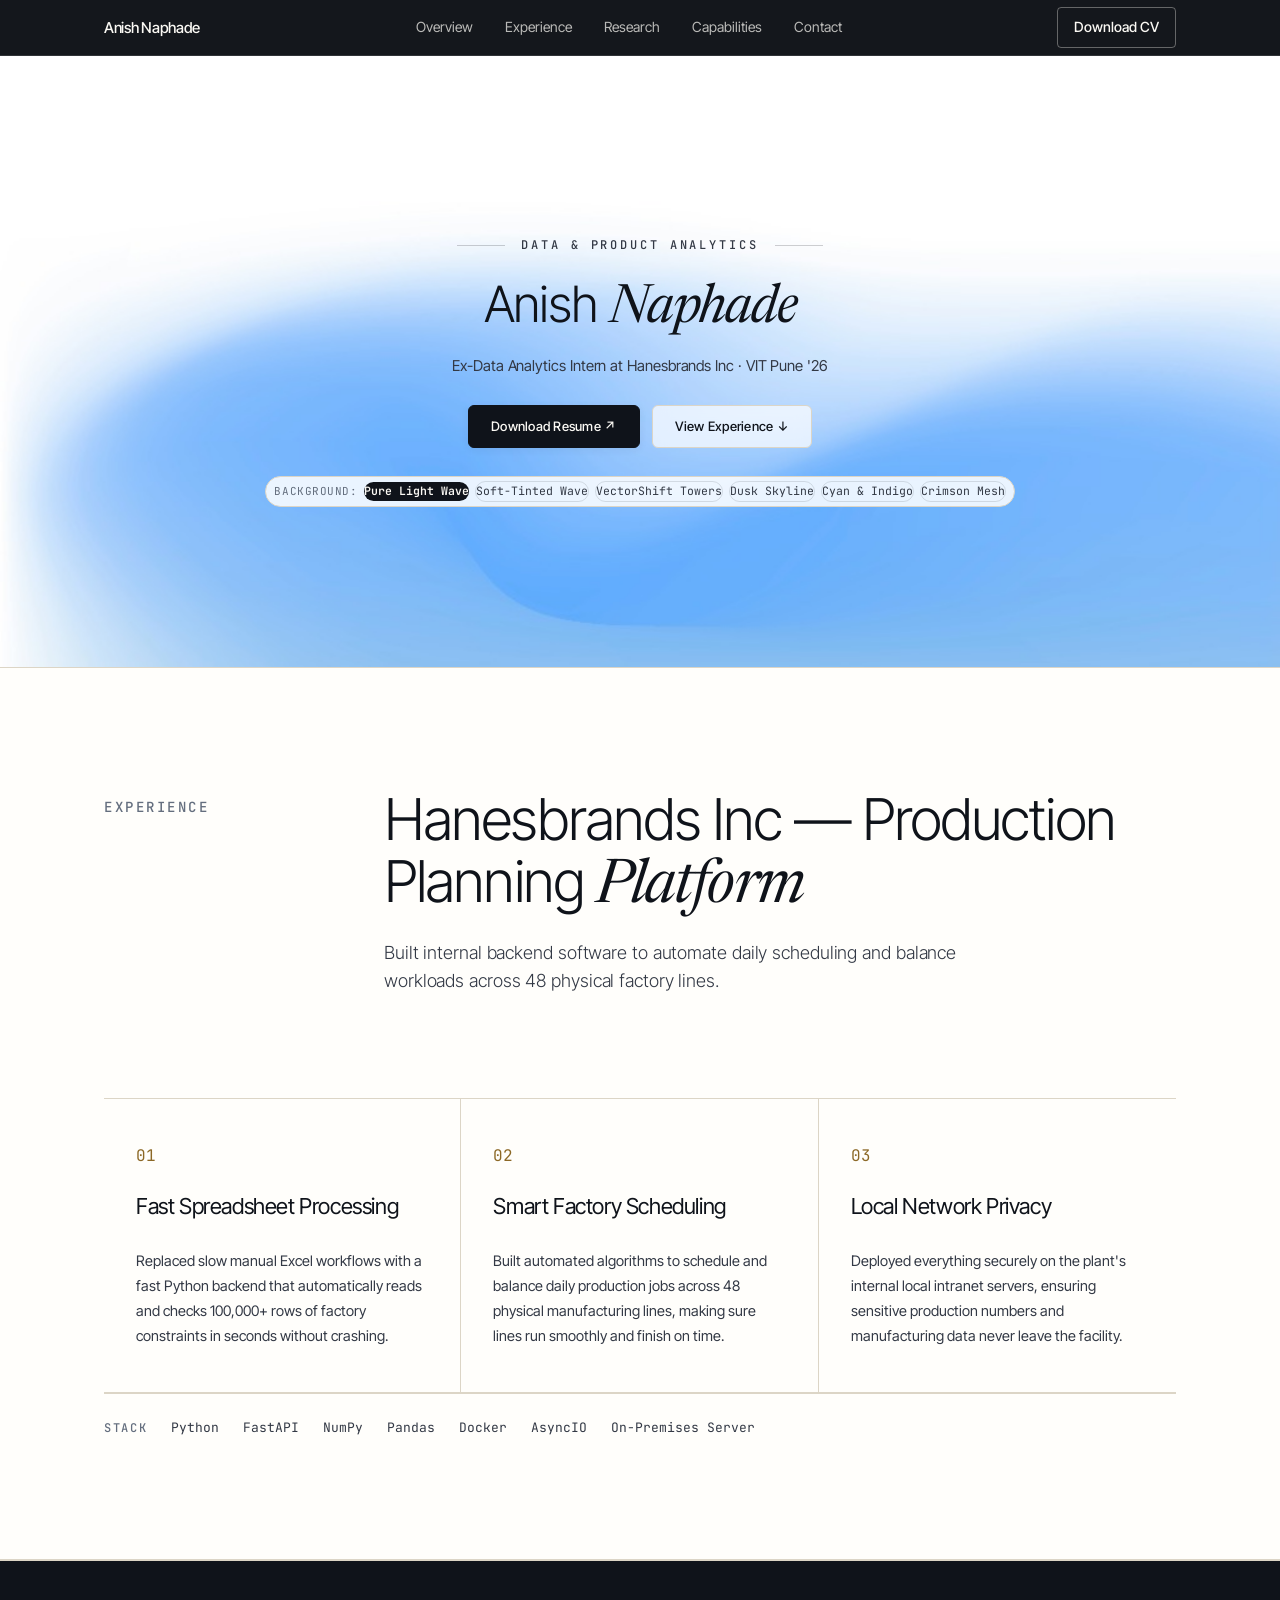
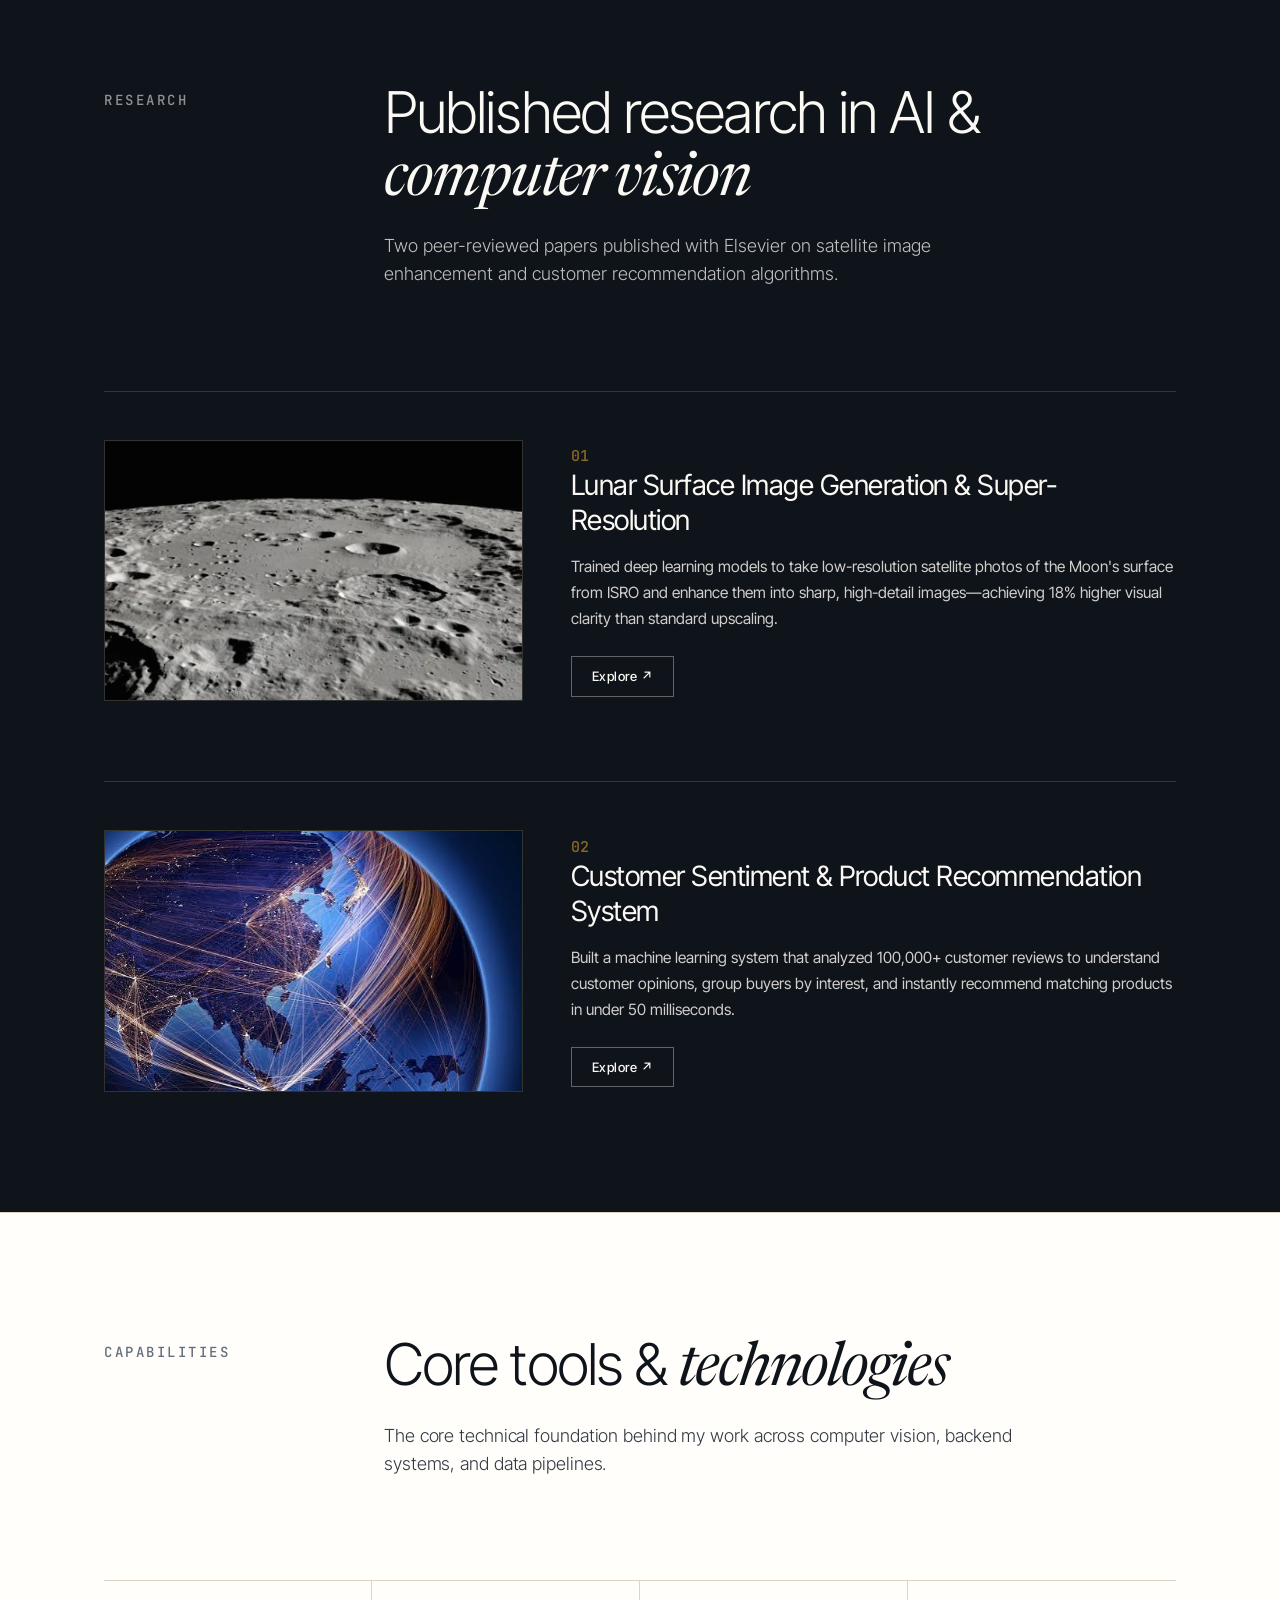
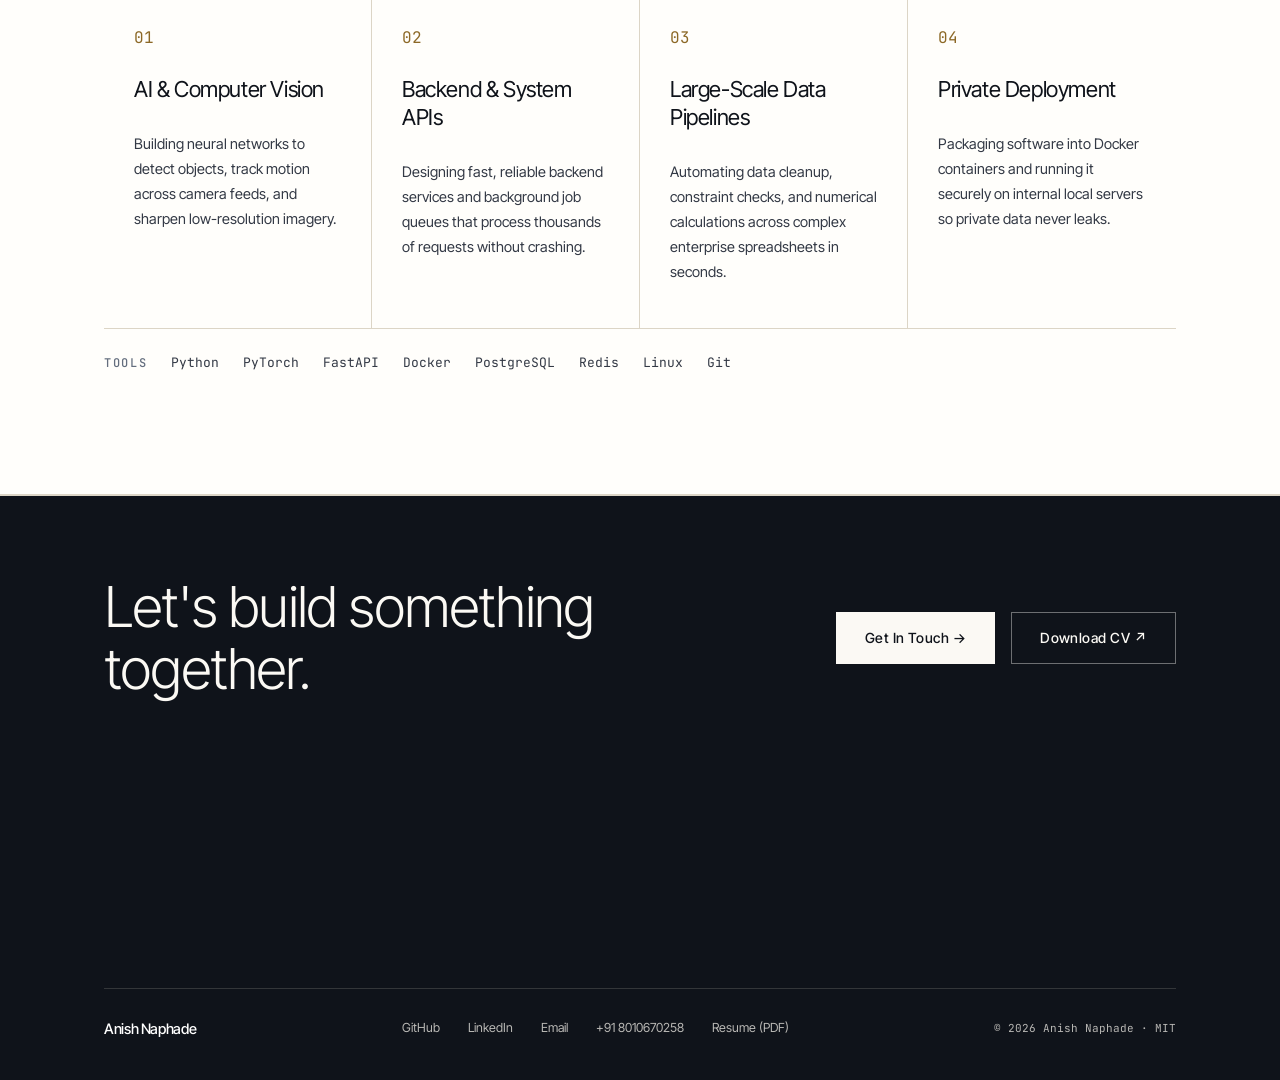
==== commit fd83b6cc: "build(dist): pure light wave default with black navbar and soft tint" ====
--- a/index.html
+++ b/index.html
@@ -1,3 +1,3 @@
-<!DOCTYPE html><html lang="en"><head><style>@layer properties{@supports (((-webkit-hyphens:none)) and (not (margin-trim:inline))) or ((-moz-orient:inline) and (not (color:rgb(from red r g b)))){*,:before,:after,::backdrop{--tw-border-style:solid;--tw-font-weight:initial;--tw-tracking:initial;--tw-blur:initial;--tw-brightness:initial;--tw-contrast:initial;--tw-grayscale:initial;--tw-hue-rotate:initial;--tw-invert:initial;--tw-opacity:initial;--tw-saturate:initial;--tw-sepia:initial;--tw-drop-shadow:initial;--tw-drop-shadow-color:initial;--tw-drop-shadow-alpha:100%;--tw-drop-shadow-size:initial;--tw-duration:initial;--tw-scale-x:1;--tw-scale-y:1;--tw-scale-z:1}}}@layer theme{:root,:host{--font-sans:-apple-system, BlinkMacSystemFont, "Segoe UI", Roboto, "Helvetica Neue", "Noto Sans", Arial, sans-serif, "Apple Color Emoji", "Segoe UI Emoji", "Segoe UI Symbol", "Noto Color Emoji";--font-serif:ui-serif, Georgia, Cambria, "Times New Roman", Times, serif;--font-mono:ui-monospace, SFMono-Regular, Menlo, Monaco, Consolas, "Liberation Mono", "Courier New", monospace;--color-white:#fff;--spacing:.25rem;--font-weight-normal:400;--font-weight-medium:500;--tracking-tight:-.025em;--tracking-wider:.05em;--default-transition-duration:.15s;--default-transition-timing-function:cubic-bezier(.4, 0, .2, 1);--default-font-family:var(--font-sans);--default-mono-font-family:var(--font-mono)}}@layer base{*,:after,:before,::backdrop{box-sizing:border-box;border:0 solid;margin:0;padding:0}::file-selector-button{box-sizing:border-box;border:0 solid;margin:0;padding:0}html,:host{-webkit-text-size-adjust:100%;tab-size:4;line-height:1.5;font-family:var(--default-font-family,-apple-system, BlinkMacSystemFont, "Segoe UI", Roboto, "Helvetica Neue", "Noto Sans", Arial, sans-serif, "Apple Color Emoji", "Segoe UI Emoji", "Segoe UI Symbol", "Noto Color Emoji");font-feature-settings:var(--default-font-feature-settings,normal);font-variation-settings:var(--default-font-variation-settings,normal);-webkit-tap-highlight-color:transparent}hr{height:0;color:inherit;border-top-width:1px}abbr:where([title]){-webkit-text-decoration:underline dotted;text-decoration:underline dotted}h1,h2,h3,h4,h5,h6{font-size:inherit;font-weight:inherit}a{color:inherit;-webkit-text-decoration:inherit;-webkit-text-decoration:inherit;-webkit-text-decoration:inherit;-webkit-text-decoration:inherit;text-decoration:inherit}b,strong{font-weight:bolder}code,kbd,samp,pre{font-family:var(--default-mono-font-family,ui-monospace, SFMono-Regular, Menlo, Monaco, Consolas, "Liberation Mono", "Courier New", monospace);font-feature-settings:var(--default-mono-font-feature-settings,normal);font-variation-settings:var(--default-mono-font-variation-settings,normal);font-size:1em}small{font-size:80%}sub,sup{vertical-align:baseline;font-size:75%;line-height:0;position:relative}sub{bottom:-.25em}sup{top:-.5em}table{text-indent:0;border-color:inherit;border-collapse:collapse}:-moz-focusring:where(:not(iframe)){outline:auto}progress{vertical-align:baseline}summary{display:list-item}ol,ul,menu{list-style:none}img,svg,video,canvas,audio,iframe,embed,object{vertical-align:middle;display:block}img,video{max-width:100%;height:auto}button,input,select,optgroup,textarea{font:inherit;font-feature-settings:inherit;font-variation-settings:inherit;letter-spacing:inherit;color:inherit;opacity:1;background-color:#0000;border-radius:0}::file-selector-button{font:inherit;font-feature-settings:inherit;font-variation-settings:inherit;letter-spacing:inherit;color:inherit;opacity:1;background-color:#0000;border-radius:0}:where(select:is([multiple],[size])) optgroup{font-weight:bolder}:where(select:is([multiple],[size])) optgroup option{padding-inline-start:20px}::file-selector-button{margin-inline-end:4px}::placeholder{opacity:1}@supports (not ((-webkit-appearance:-apple-pay-button))) or (contain-intrinsic-size:1px){::placeholder{color:currentColor}@supports (color:color-mix(in lab, red, red)){::placeholder{color:color-mix(in oklab, currentcolor 50%, transparent)}}}textarea{resize:vertical}::-webkit-search-decoration{-webkit-appearance:none}::-webkit-date-and-time-value{min-height:1lh;text-align:inherit}::-webkit-datetime-edit{display:inline-flex}::-webkit-datetime-edit-fields-wrapper{padding:0}::-webkit-datetime-edit{padding-block:0}::-webkit-datetime-edit-year-field{padding-block:0}::-webkit-datetime-edit-month-field{padding-block:0}::-webkit-datetime-edit-day-field{padding-block:0}::-webkit-datetime-edit-hour-field{padding-block:0}::-webkit-datetime-edit-minute-field{padding-block:0}::-webkit-datetime-edit-second-field{padding-block:0}::-webkit-datetime-edit-millisecond-field{padding-block:0}::-webkit-datetime-edit-meridiem-field{padding-block:0}::-webkit-calendar-picker-indicator{line-height:1}:-moz-ui-invalid{box-shadow:none}button,input:where([type=button],[type=reset],[type=submit]){appearance:button}::file-selector-button{appearance:button}::-webkit-inner-spin-button{height:auto}::-webkit-outer-spin-button{height:auto}[hidden]:where(:not([hidden=until-found])){display:none!important}}@layer components;@layer utilities{.visible{visibility:visible}.absolute{position:absolute}.fixed{position:fixed}.relative{position:relative}.top-0{top:0}.right-0{right:0}.left-0{left:0}.z-\[200\]{z-index:200}.mt-6{margin-top:calc(var(--spacing) * 6)}.mb-3{margin-bottom:calc(var(--spacing) * 3)}.block{display:block}.flex{display:flex}.grid{display:grid}.hidden{display:none}.inline-flex{display:inline-flex}.h-full{height:100%}.min-h-screen{min-height:100vh}.w-full{width:100%}.shrink-0{flex-shrink:0}.cursor-pointer{cursor:pointer}.grid-cols-1{grid-template-columns:repeat(1,minmax(0,1fr))}.flex-col{flex-direction:column}.flex-wrap{flex-wrap:wrap}.items-center{align-items:center}.justify-between{justify-content:space-between}.justify-center{justify-content:center}.gap-1\.5{gap:calc(var(--spacing) * 1.5)}.gap-2{gap:calc(var(--spacing) * 2)}.gap-3{gap:calc(var(--spacing) * 3)}.gap-4{gap:calc(var(--spacing) * 4)}.gap-5{gap:calc(var(--spacing) * 5)}.gap-6{gap:calc(var(--spacing) * 6)}.gap-8{gap:calc(var(--spacing) * 8)}.gap-16{gap:calc(var(--spacing) * 16)}.overflow-hidden{overflow:hidden}.rounded-full{border-radius:2147483647px}.border{border-style:var(--tw-border-style);border-width:1px}.border-b{border-bottom-style:var(--tw-border-style);border-bottom-width:1px}.border-\[var\(--border\)\]{border-color:var(--border)}.object-cover{object-fit:cover}.px-2{padding-inline:calc(var(--spacing) * 2)}.px-2\.5{padding-inline:calc(var(--spacing) * 2.5)}.py-1{padding-block:var(--spacing)}.text-center{text-align:center}.font-mono{font-family:var(--font-mono)}.font-sans{font-family:var(--font-sans)}.font-serif{font-family:var(--font-serif)}.text-\[11\.5px\]{font-size:11.5px}.text-\[11px\]{font-size:11px}.text-\[14\.5px\]{font-size:14.5px}.text-\[15px\]{font-size:15px}.font-medium{--tw-font-weight:var(--font-weight-medium);font-weight:var(--font-weight-medium)}.font-normal{--tw-font-weight:var(--font-weight-normal);font-weight:var(--font-weight-normal)}.tracking-\[-0\.3px\]{--tw-tracking:-.3px;letter-spacing:-.3px}.tracking-tight{--tw-tracking:var(--tracking-tight);letter-spacing:var(--tracking-tight)}.tracking-wider{--tw-tracking:var(--tracking-wider);letter-spacing:var(--tracking-wider)}.text-white{color:var(--color-white)}.uppercase{text-transform:uppercase}.italic{font-style:italic}.no-underline{text-decoration-line:none}.antialiased{-webkit-font-smoothing:antialiased;-moz-osx-font-smoothing:grayscale}.filter{filter:var(--tw-blur,) var(--tw-brightness,) var(--tw-contrast,) var(--tw-grayscale,) var(--tw-hue-rotate,) var(--tw-invert,) var(--tw-saturate,) var(--tw-sepia,) var(--tw-drop-shadow,)}.transition{transition-property:color,background-color,border-color,outline-color,text-decoration-color,fill,stroke,--tw-gradient-from,--tw-gradient-via,--tw-gradient-to,opacity,box-shadow,transform,translate,scale,rotate,filter,-webkit-backdrop-filter,backdrop-filter,display,content-visibility,overlay,pointer-events;transition-timing-function:var(--tw-ease,var(--default-transition-timing-function));transition-duration:var(--tw-duration,var(--default-transition-duration))}.transition-all{transition-property:all;transition-timing-function:var(--tw-ease,var(--default-transition-timing-function));transition-duration:var(--tw-duration,var(--default-transition-duration))}.transition-colors{transition-property:color,background-color,border-color,outline-color,text-decoration-color,fill,stroke,--tw-gradient-from,--tw-gradient-via,--tw-gradient-to;transition-timing-function:var(--tw-ease,var(--default-transition-timing-function));transition-duration:var(--tw-duration,var(--default-transition-duration))}.transition-transform{transition-property:transform,translate,scale,rotate;transition-timing-function:var(--tw-ease,var(--default-transition-timing-function));transition-duration:var(--tw-duration,var(--default-transition-duration))}.duration-200{--tw-duration:.2s;transition-duration:.2s}.duration-500{--tw-duration:.5s;transition-duration:.5s}@media (hover:hover){.hover\:scale-105:hover{--tw-scale-x:105%;--tw-scale-y:105%;--tw-scale-z:105%;scale:var(--tw-scale-x) var(--tw-scale-y)}.hover\:bg-\[\#0F131A\]:hover{background-color:#0f131a}.hover\:bg-\[\#FBF9F4\]:hover{background-color:#fbf9f4}.hover\:bg-\[\#FCF9F0\]:hover{background-color:#fcf9f0}.hover\:bg-transparent:hover{background-color:#0000}.hover\:bg-white\/10:hover{background-color:#ffffff1a}@supports (color:color-mix(in lab, red, red)){.hover\:bg-white\/10:hover{background-color:color-mix(in oklab, var(--color-white) 10%, transparent)}}.hover\:text-\[\#0F131A\]:hover{color:#0f131a}.hover\:text-\[\#FBF9F4\]:hover{color:#fbf9f4}.hover\:text-white:hover{color:var(--color-white)}.hover\:opacity-90:hover{opacity:.9}}.active\:scale-\[0\.98\]:active{scale:.98}@media (min-width:40rem){.sm\:inline-flex{display:inline-flex}.sm\:grid-cols-2{grid-template-columns:repeat(2,minmax(0,1fr))}.sm\:flex-row{flex-direction:row}.sm\:gap-7{gap:calc(var(--spacing) * 7)}.sm\:border-r{border-right-style:var(--tw-border-style);border-right-width:1px}.sm\:border-r-0{border-right-style:var(--tw-border-style);border-right-width:0}}@media (min-width:48rem){.md\:col-span-5{grid-column:span 5/span 5}.md\:col-span-7{grid-column:span 7/span 7}.md\:flex{display:flex}.md\:grid-cols-3{grid-template-columns:repeat(3,minmax(0,1fr))}.md\:grid-cols-12{grid-template-columns:repeat(12,minmax(0,1fr))}.md\:grid-cols-\[240px_1fr\]{grid-template-columns:240px 1fr}.md\:gap-10{gap:calc(var(--spacing) * 10)}.md\:gap-12{gap:calc(var(--spacing) * 12)}.md\:gap-20{gap:calc(var(--spacing) * 20)}}@media (min-width:64rem){.lg\:grid-cols-4{grid-template-columns:repeat(4,minmax(0,1fr))}.lg\:flex-row{flex-direction:row}.lg\:items-center{align-items:center}.lg\:border-r{border-right-style:var(--tw-border-style);border-right-width:1px}.lg\:border-r-0{border-right-style:var(--tw-border-style);border-right-width:0}.lg\:border-b-0{border-bottom-style:var(--tw-border-style);border-bottom-width:0}}}:root{--bg:#fffefb;--bg-sand:#f4efe6;--bg-parchment:#efe9de;--bg-card:#fff;--bg-card-hover:#f9f6f0;--dark:#0f131a;--text-primary:#0f131a;--text-secondary:#333945;--text-muted:#646e7e;--text-light:#fbf9f4;--text-light-secondary:#fbf9f4e0;--text-light-muted:#f2efe8bf;--border:#dcd5c6;--border-strong:#c8bfad;--accent:#8c6826;--accent-gold:#8c6826;--accent-emerald:#059669;--sans:"Inter Tight", -apple-system, BlinkMacSystemFont, "Segoe UI", Roboto, sans-serif;--mono:"JetBrains Mono", ui-monospace, Menlo, Monaco, Consolas, monospace;--serif:"Newsreader", "Times New Roman", Georgia, serif}*{box-sizing:border-box;-webkit-font-smoothing:antialiased;-moz-osx-font-smoothing:grayscale;text-rendering:optimizelegibility;margin:0;padding:0}html{background-color:var(--bg);width:100%;margin:0;padding:0}body{background-color:var(--bg);width:100%;color:var(--text-primary);font-family:var(--sans);margin:0;padding:0;line-height:1.6}::selection{background:var(--dark);color:var(--text-light)}.font-sans{font-family:var(--sans)}.font-serif{font-family:var(--serif)}.font-mono{font-family:var(--mono)}.link-editorial{color:var(--text-muted);align-items:center;gap:6px;text-decoration:none;transition:color .2s;display:inline-flex;position:relative}.link-editorial:hover{color:var(--text-primary)}.link-editorial:after{content:"";transform-origin:100%;background-color:currentColor;width:100%;height:1px;transition:transform .25s cubic-bezier(.16,1,.3,1);position:absolute;bottom:-2px;left:0;transform:scaleX(0)}.link-editorial:hover:after{transform-origin:0;transform:scaleX(1)}@property --tw-border-style{syntax:"*";inherits:false;initial-value:solid}@property --tw-font-weight{syntax:"*";inherits:false}@property --tw-tracking{syntax:"*";inherits:false}@property --tw-blur{syntax:"*";inherits:false}@property --tw-brightness{syntax:"*";inherits:false}@property --tw-contrast{syntax:"*";inherits:false}@property --tw-grayscale{syntax:"*";inherits:false}@property --tw-hue-rotate{syntax:"*";inherits:false}@property --tw-invert{syntax:"*";inherits:false}@property --tw-opacity{syntax:"*";inherits:false}@property --tw-saturate{syntax:"*";inherits:false}@property --tw-sepia{syntax:"*";inherits:false}@property --tw-drop-shadow{syntax:"*";inherits:false}@property --tw-drop-shadow-color{syntax:"*";inherits:false}@property --tw-drop-shadow-alpha{syntax:"<percentage>";inherits:false;initial-value:100%}@property --tw-drop-shadow-size{syntax:"*";inherits:false}@property --tw-duration{syntax:"*";inherits:false}@property --tw-scale-x{syntax:"*";inherits:false;initial-value:1}@property --tw-scale-y{syntax:"*";inherits:false;initial-value:1}@property --tw-scale-z{syntax:"*";inherits:false;initial-value:1}
+<!DOCTYPE html><html lang="en"><head><style>@layer properties{@supports (((-webkit-hyphens:none)) and (not (margin-trim:inline))) or ((-moz-orient:inline) and (not (color:rgb(from red r g b)))){*,:before,:after,::backdrop{--tw-border-style:solid;--tw-font-weight:initial;--tw-tracking:initial;--tw-blur:initial;--tw-brightness:initial;--tw-contrast:initial;--tw-grayscale:initial;--tw-hue-rotate:initial;--tw-invert:initial;--tw-opacity:initial;--tw-saturate:initial;--tw-sepia:initial;--tw-drop-shadow:initial;--tw-drop-shadow-color:initial;--tw-drop-shadow-alpha:100%;--tw-drop-shadow-size:initial;--tw-duration:initial;--tw-scale-x:1;--tw-scale-y:1;--tw-scale-z:1}}}@layer theme{:root,:host{--font-sans:-apple-system, BlinkMacSystemFont, "Segoe UI", Roboto, "Helvetica Neue", "Noto Sans", Arial, sans-serif, "Apple Color Emoji", "Segoe UI Emoji", "Segoe UI Symbol", "Noto Color Emoji";--font-serif:ui-serif, Georgia, Cambria, "Times New Roman", Times, serif;--font-mono:ui-monospace, SFMono-Regular, Menlo, Monaco, Consolas, "Liberation Mono", "Courier New", monospace;--color-white:#fff;--spacing:.25rem;--font-weight-normal:400;--font-weight-medium:500;--tracking-tight:-.025em;--tracking-wider:.05em;--default-transition-duration:.15s;--default-transition-timing-function:cubic-bezier(.4, 0, .2, 1);--default-font-family:var(--font-sans);--default-mono-font-family:var(--font-mono)}}@layer base{*,:after,:before,::backdrop{box-sizing:border-box;border:0 solid;margin:0;padding:0}::file-selector-button{box-sizing:border-box;border:0 solid;margin:0;padding:0}html,:host{-webkit-text-size-adjust:100%;tab-size:4;line-height:1.5;font-family:var(--default-font-family,-apple-system, BlinkMacSystemFont, "Segoe UI", Roboto, "Helvetica Neue", "Noto Sans", Arial, sans-serif, "Apple Color Emoji", "Segoe UI Emoji", "Segoe UI Symbol", "Noto Color Emoji");font-feature-settings:var(--default-font-feature-settings,normal);font-variation-settings:var(--default-font-variation-settings,normal);-webkit-tap-highlight-color:transparent}hr{height:0;color:inherit;border-top-width:1px}abbr:where([title]){-webkit-text-decoration:underline dotted;text-decoration:underline dotted}h1,h2,h3,h4,h5,h6{font-size:inherit;font-weight:inherit}a{color:inherit;-webkit-text-decoration:inherit;-webkit-text-decoration:inherit;-webkit-text-decoration:inherit;-webkit-text-decoration:inherit;text-decoration:inherit}b,strong{font-weight:bolder}code,kbd,samp,pre{font-family:var(--default-mono-font-family,ui-monospace, SFMono-Regular, Menlo, Monaco, Consolas, "Liberation Mono", "Courier New", monospace);font-feature-settings:var(--default-mono-font-feature-settings,normal);font-variation-settings:var(--default-mono-font-variation-settings,normal);font-size:1em}small{font-size:80%}sub,sup{vertical-align:baseline;font-size:75%;line-height:0;position:relative}sub{bottom:-.25em}sup{top:-.5em}table{text-indent:0;border-color:inherit;border-collapse:collapse}:-moz-focusring:where(:not(iframe)){outline:auto}progress{vertical-align:baseline}summary{display:list-item}ol,ul,menu{list-style:none}img,svg,video,canvas,audio,iframe,embed,object{vertical-align:middle;display:block}img,video{max-width:100%;height:auto}button,input,select,optgroup,textarea{font:inherit;font-feature-settings:inherit;font-variation-settings:inherit;letter-spacing:inherit;color:inherit;opacity:1;background-color:#0000;border-radius:0}::file-selector-button{font:inherit;font-feature-settings:inherit;font-variation-settings:inherit;letter-spacing:inherit;color:inherit;opacity:1;background-color:#0000;border-radius:0}:where(select:is([multiple],[size])) optgroup{font-weight:bolder}:where(select:is([multiple],[size])) optgroup option{padding-inline-start:20px}::file-selector-button{margin-inline-end:4px}::placeholder{opacity:1}@supports (not ((-webkit-appearance:-apple-pay-button))) or (contain-intrinsic-size:1px){::placeholder{color:currentColor}@supports (color:color-mix(in lab, red, red)){::placeholder{color:color-mix(in oklab, currentcolor 50%, transparent)}}}textarea{resize:vertical}::-webkit-search-decoration{-webkit-appearance:none}::-webkit-date-and-time-value{min-height:1lh;text-align:inherit}::-webkit-datetime-edit{display:inline-flex}::-webkit-datetime-edit-fields-wrapper{padding:0}::-webkit-datetime-edit{padding-block:0}::-webkit-datetime-edit-year-field{padding-block:0}::-webkit-datetime-edit-month-field{padding-block:0}::-webkit-datetime-edit-day-field{padding-block:0}::-webkit-datetime-edit-hour-field{padding-block:0}::-webkit-datetime-edit-minute-field{padding-block:0}::-webkit-datetime-edit-second-field{padding-block:0}::-webkit-datetime-edit-millisecond-field{padding-block:0}::-webkit-datetime-edit-meridiem-field{padding-block:0}::-webkit-calendar-picker-indicator{line-height:1}:-moz-ui-invalid{box-shadow:none}button,input:where([type=button],[type=reset],[type=submit]){appearance:button}::file-selector-button{appearance:button}::-webkit-inner-spin-button{height:auto}::-webkit-outer-spin-button{height:auto}[hidden]:where(:not([hidden=until-found])){display:none!important}}@layer components;@layer utilities{.visible{visibility:visible}.absolute{position:absolute}.fixed{position:fixed}.relative{position:relative}.top-0{top:0}.right-0{right:0}.left-0{left:0}.z-\[200\]{z-index:200}.mt-6{margin-top:calc(var(--spacing) * 6)}.mb-3{margin-bottom:calc(var(--spacing) * 3)}.block{display:block}.flex{display:flex}.grid{display:grid}.hidden{display:none}.inline-flex{display:inline-flex}.h-full{height:100%}.min-h-screen{min-height:100vh}.w-full{width:100%}.shrink-0{flex-shrink:0}.cursor-pointer{cursor:pointer}.grid-cols-1{grid-template-columns:repeat(1,minmax(0,1fr))}.flex-col{flex-direction:column}.flex-wrap{flex-wrap:wrap}.items-center{align-items:center}.justify-between{justify-content:space-between}.justify-center{justify-content:center}.gap-1\.5{gap:calc(var(--spacing) * 1.5)}.gap-2{gap:calc(var(--spacing) * 2)}.gap-3{gap:calc(var(--spacing) * 3)}.gap-4{gap:calc(var(--spacing) * 4)}.gap-5{gap:calc(var(--spacing) * 5)}.gap-6{gap:calc(var(--spacing) * 6)}.gap-8{gap:calc(var(--spacing) * 8)}.gap-16{gap:calc(var(--spacing) * 16)}.overflow-hidden{overflow:hidden}.rounded-full{border-radius:2147483647px}.border{border-style:var(--tw-border-style);border-width:1px}.border-b{border-bottom-style:var(--tw-border-style);border-bottom-width:1px}.border-\[var\(--border\)\]{border-color:var(--border)}.object-cover{object-fit:cover}.px-2{padding-inline:calc(var(--spacing) * 2)}.px-2\.5{padding-inline:calc(var(--spacing) * 2.5)}.py-1{padding-block:var(--spacing)}.text-center{text-align:center}.font-mono{font-family:var(--font-mono)}.font-sans{font-family:var(--font-sans)}.font-serif{font-family:var(--font-serif)}.text-\[11\.5px\]{font-size:11.5px}.text-\[11px\]{font-size:11px}.text-\[14\.5px\]{font-size:14.5px}.text-\[15px\]{font-size:15px}.font-medium{--tw-font-weight:var(--font-weight-medium);font-weight:var(--font-weight-medium)}.font-normal{--tw-font-weight:var(--font-weight-normal);font-weight:var(--font-weight-normal)}.tracking-\[-0\.3px\]{--tw-tracking:-.3px;letter-spacing:-.3px}.tracking-tight{--tw-tracking:var(--tracking-tight);letter-spacing:var(--tracking-tight)}.tracking-wider{--tw-tracking:var(--tracking-wider);letter-spacing:var(--tracking-wider)}.text-white{color:var(--color-white)}.uppercase{text-transform:uppercase}.italic{font-style:italic}.no-underline{text-decoration-line:none}.antialiased{-webkit-font-smoothing:antialiased;-moz-osx-font-smoothing:grayscale}.filter{filter:var(--tw-blur,) var(--tw-brightness,) var(--tw-contrast,) var(--tw-grayscale,) var(--tw-hue-rotate,) var(--tw-invert,) var(--tw-saturate,) var(--tw-sepia,) var(--tw-drop-shadow,)}.transition{transition-property:color,background-color,border-color,outline-color,text-decoration-color,fill,stroke,--tw-gradient-from,--tw-gradient-via,--tw-gradient-to,opacity,box-shadow,transform,translate,scale,rotate,filter,-webkit-backdrop-filter,backdrop-filter,display,content-visibility,overlay,pointer-events;transition-timing-function:var(--tw-ease,var(--default-transition-timing-function));transition-duration:var(--tw-duration,var(--default-transition-duration))}.transition-all{transition-property:all;transition-timing-function:var(--tw-ease,var(--default-transition-timing-function));transition-duration:var(--tw-duration,var(--default-transition-duration))}.transition-colors{transition-property:color,background-color,border-color,outline-color,text-decoration-color,fill,stroke,--tw-gradient-from,--tw-gradient-via,--tw-gradient-to;transition-timing-function:var(--tw-ease,var(--default-transition-timing-function));transition-duration:var(--tw-duration,var(--default-transition-duration))}.transition-transform{transition-property:transform,translate,scale,rotate;transition-timing-function:var(--tw-ease,var(--default-transition-timing-function));transition-duration:var(--tw-duration,var(--default-transition-duration))}.duration-200{--tw-duration:.2s;transition-duration:.2s}.duration-300{--tw-duration:.3s;transition-duration:.3s}.duration-500{--tw-duration:.5s;transition-duration:.5s}@media (hover:hover){.hover\:scale-105:hover{--tw-scale-x:105%;--tw-scale-y:105%;--tw-scale-z:105%;scale:var(--tw-scale-x) var(--tw-scale-y)}.hover\:bg-\[\#FBF9F4\]:hover{background-color:#fbf9f4}.hover\:bg-\[\#FCF9F0\]:hover{background-color:#fcf9f0}.hover\:bg-transparent:hover{background-color:#0000}.hover\:bg-white\/10:hover{background-color:#ffffff1a}@supports (color:color-mix(in lab, red, red)){.hover\:bg-white\/10:hover{background-color:color-mix(in oklab, var(--color-white) 10%, transparent)}}.hover\:text-\[\#0F131A\]:hover{color:#0f131a}.hover\:text-\[\#FBF9F4\]:hover{color:#fbf9f4}.hover\:text-white:hover{color:var(--color-white)}.hover\:opacity-90:hover{opacity:.9}}.active\:scale-\[0\.98\]:active{scale:.98}@media (min-width:40rem){.sm\:inline-flex{display:inline-flex}.sm\:grid-cols-2{grid-template-columns:repeat(2,minmax(0,1fr))}.sm\:flex-row{flex-direction:row}.sm\:gap-7{gap:calc(var(--spacing) * 7)}.sm\:border-r{border-right-style:var(--tw-border-style);border-right-width:1px}.sm\:border-r-0{border-right-style:var(--tw-border-style);border-right-width:0}}@media (min-width:48rem){.md\:col-span-5{grid-column:span 5/span 5}.md\:col-span-7{grid-column:span 7/span 7}.md\:flex{display:flex}.md\:grid-cols-3{grid-template-columns:repeat(3,minmax(0,1fr))}.md\:grid-cols-12{grid-template-columns:repeat(12,minmax(0,1fr))}.md\:grid-cols-\[240px_1fr\]{grid-template-columns:240px 1fr}.md\:gap-10{gap:calc(var(--spacing) * 10)}.md\:gap-12{gap:calc(var(--spacing) * 12)}.md\:gap-20{gap:calc(var(--spacing) * 20)}}@media (min-width:64rem){.lg\:grid-cols-4{grid-template-columns:repeat(4,minmax(0,1fr))}.lg\:flex-row{flex-direction:row}.lg\:items-center{align-items:center}.lg\:border-r{border-right-style:var(--tw-border-style);border-right-width:1px}.lg\:border-r-0{border-right-style:var(--tw-border-style);border-right-width:0}.lg\:border-b-0{border-bottom-style:var(--tw-border-style);border-bottom-width:0}}}:root{--bg:#fffefb;--bg-sand:#f4efe6;--bg-parchment:#efe9de;--bg-card:#fff;--bg-card-hover:#f9f6f0;--dark:#0f131a;--text-primary:#0f131a;--text-secondary:#333945;--text-muted:#646e7e;--text-light:#fbf9f4;--text-light-secondary:#fbf9f4e0;--text-light-muted:#f2efe8bf;--border:#dcd5c6;--border-strong:#c8bfad;--accent:#8c6826;--accent-gold:#8c6826;--accent-emerald:#059669;--sans:"Inter Tight", -apple-system, BlinkMacSystemFont, "Segoe UI", Roboto, sans-serif;--mono:"JetBrains Mono", ui-monospace, Menlo, Monaco, Consolas, monospace;--serif:"Newsreader", "Times New Roman", Georgia, serif}*{box-sizing:border-box;-webkit-font-smoothing:antialiased;-moz-osx-font-smoothing:grayscale;text-rendering:optimizelegibility;margin:0;padding:0}html{background-color:var(--bg);width:100%;margin:0;padding:0}body{background-color:var(--bg);width:100%;color:var(--text-primary);font-family:var(--sans);margin:0;padding:0;line-height:1.6}::selection{background:var(--dark);color:var(--text-light)}.font-sans{font-family:var(--sans)}.font-serif{font-family:var(--serif)}.font-mono{font-family:var(--mono)}.link-editorial{color:var(--text-muted);align-items:center;gap:6px;text-decoration:none;transition:color .2s;display:inline-flex;position:relative}.link-editorial:hover{color:var(--text-primary)}.link-editorial:after{content:"";transform-origin:100%;background-color:currentColor;width:100%;height:1px;transition:transform .25s cubic-bezier(.16,1,.3,1);position:absolute;bottom:-2px;left:0;transform:scaleX(0)}.link-editorial:hover:after{transform-origin:0;transform:scaleX(1)}@property --tw-border-style{syntax:"*";inherits:false;initial-value:solid}@property --tw-font-weight{syntax:"*";inherits:false}@property --tw-tracking{syntax:"*";inherits:false}@property --tw-blur{syntax:"*";inherits:false}@property --tw-brightness{syntax:"*";inherits:false}@property --tw-contrast{syntax:"*";inherits:false}@property --tw-grayscale{syntax:"*";inherits:false}@property --tw-hue-rotate{syntax:"*";inherits:false}@property --tw-invert{syntax:"*";inherits:false}@property --tw-opacity{syntax:"*";inherits:false}@property --tw-saturate{syntax:"*";inherits:false}@property --tw-sepia{syntax:"*";inherits:false}@property --tw-drop-shadow{syntax:"*";inherits:false}@property --tw-drop-shadow-color{syntax:"*";inherits:false}@property --tw-drop-shadow-alpha{syntax:"<percentage>";inherits:false;initial-value:100%}@property --tw-drop-shadow-size{syntax:"*";inherits:false}@property --tw-duration{syntax:"*";inherits:false}@property --tw-scale-x{syntax:"*";inherits:false;initial-value:1}@property --tw-scale-y{syntax:"*";inherits:false;initial-value:1}@property --tw-scale-z{syntax:"*";inherits:false;initial-value:1}
 
-</style><meta charSet="utf-8"/><meta name="viewport" content="width=device-width, initial-scale=1"/><link rel="preload" as="image" href="lunar-research.webp"/><link rel="preload" as="image" href="network-research.jpg"/><link rel="stylesheet" href="/_next/static/chunks/1a1480nq_bql-.css" data-precedence="next"/><link rel="preload" as="script" fetchPriority="low" href="/_next/static/chunks/0j1we3cwg31qe.js"/><script src="/_next/static/chunks/1cuyxw6v18rxx.js" async=""></script><script src="/_next/static/chunks/39_j1bdzreq0m.js" async=""></script><script src="/_next/static/chunks/turbopack-2u1d16houkiyo.js" async=""></script><script src="/_next/static/chunks/3qfy96eoyh-ek.js" async=""></script><script src="/_next/static/chunks/0sgqdc2i2m5pg.js" async=""></script><link rel="preload" href="https://fonts.googleapis.com/css2?family=Inter+Tight:wght@300;400;500;600&amp;family=Newsreader:ital,opsz,wght@0,6..72,300..700;1,6..72,300..700&amp;family=JetBrains+Mono:wght@400;500&amp;display=swap" as="style"/><title>Anish Naphade — AI &amp; Distributed Systems</title><meta name="description" content="Production systems architect and applied AI researcher. Fortune 500 backend infrastructure, 2× Scopus Elsevier published, VIT Pune &#x27;26."/><meta property="og:title" content="Anish Naphade — AI &amp; Distributed Systems"/><meta property="og:description" content="Production backend systems for 10M+ apparel units, 2× Scopus Elsevier published researcher, VIT Pune 8.68 CGPA."/><meta property="og:url" content="https://anishnaphade.github.io"/><meta property="og:site_name" content="Anish Naphade"/><meta property="og:type" content="website"/><meta name="twitter:card" content="summary"/><meta name="twitter:title" content="Anish Naphade — AI &amp; Distributed Systems"/><meta name="twitter:description" content="Production backend systems for 10M+ apparel units, 2× Scopus Elsevier published researcher, VIT Pune 8.68 CGPA."/><link rel="icon" href="/favicon.ico?favicon.117ezoe8m31dk.ico" sizes="48x48" type="image/x-icon"/><link rel="preconnect" href="https://fonts.googleapis.com"/><link rel="preconnect" href="https://fonts.gstatic.com" crossorigin="anonymous"/><link href="https://fonts.googleapis.com/css2?family=Inter+Tight:wght@300;400;500;600&amp;family=Newsreader:ital,opsz,wght@0,6..72,300..700;1,6..72,300..700&amp;family=JetBrains+Mono:wght@400;500&amp;display=swap" rel="stylesheet"/><script src="/_next/static/chunks/0cz1d0mv5g_q7.js" noModule=""></script></head><body class="min-h-screen antialiased"><div hidden=""><!--$--><!--/$--></div><div class="font-sans" style="background:var(--bg);color:var(--text-primary);width:100%;display:flex;flex-direction:column;align-items:center"><header class="fixed top-0 left-0 right-0 z-[200]" style="height:56px;background:rgba(255, 254, 251, 0.85);backdrop-filter:blur(12px);-webkit-backdrop-filter:blur(12px);border-bottom:1px solid var(--border);width:100%"><div style="max-width:1200px;margin:0 auto;padding:0 clamp(24px, 5vw, 64px);display:flex;height:100%;align-items:center;justify-content:space-between;width:100%;box-sizing:border-box"><a href="#" class="flex items-center gap-2 no-underline" style="color:var(--text-primary)"><span class="font-sans text-[15px] font-medium tracking-[-0.3px]">Anish Naphade</span></a><nav class="hidden md:flex items-center gap-8"><a href="#overview" class="no-underline transition-colors hover:text-[#0F131A]" style="font-size:14px;font-weight:400;color:var(--text-secondary);padding:6px 0">Overview</a><a href="#experience" class="no-underline transition-colors hover:text-[#0F131A]" style="font-size:14px;font-weight:400;color:var(--text-secondary);padding:6px 0">Experience</a><a href="#research" class="no-underline transition-colors hover:text-[#0F131A]" style="font-size:14px;font-weight:400;color:var(--text-secondary);padding:6px 0">Research</a><a href="#capabilities" class="no-underline transition-colors hover:text-[#0F131A]" style="font-size:14px;font-weight:400;color:var(--text-secondary);padding:6px 0">Capabilities</a><a href="#contact" class="no-underline transition-colors hover:text-[#0F131A]" style="font-size:14px;font-weight:400;color:var(--text-secondary);padding:6px 0">Contact</a></nav><a href="Anish_Naphade_Resume.pdf" target="_blank" rel="noopener noreferrer" class="hidden sm:inline-flex items-center no-underline transition-colors hover:bg-[#0F131A] hover:text-[#FBF9F4]" style="font-size:14px;font-weight:500;color:var(--text-primary);border:1px solid var(--text-primary);padding:8px 16px;border-radius:0">Download CV</a></div></header><section id="overview" class="relative flex flex-col items-center justify-center text-center overflow-hidden" style="margin-top:56px;min-height:clamp(520px, 68vh, 700px);background:#06080B;border-bottom:1px solid var(--border);padding:84px 24px 64px;width:100%;box-sizing:border-box;transition:background 0.3s ease"><div style="position:absolute;inset:0;background-image:url(&#x27;vectorshift-hero.jpg&#x27;);background-size:cover;background-position:center 25%;filter:saturate(0.20) brightness(1.02) contrast(1.05);z-index:0;transition:background-image 0.3s ease"></div><div style="position:absolute;inset:0;background:#14245a;mix-blend-mode:hard-light;opacity:0.75;z-index:1;pointer-events:none"></div><div style="position:absolute;inset:0;background:linear-gradient(180deg, rgba(8,11,18,0.20) 0%, rgba(8,11,18,0.08) 35%, rgba(8,11,18,0.68) 75%, rgba(8,11,18,0.92) 100%);z-index:2;pointer-events:none"></div><div style="position:relative;z-index:3;max-width:920px;margin:0 auto;padding:16px 24px;width:100%;box-sizing:border-box;text-align:center;display:flex;flex-direction:column;align-items:center"><div style="display:inline-flex;align-items:center;justify-content:center;gap:16px;margin-bottom:20px"><span style="width:48px;height:1px;background:rgba(251, 249, 244, 0.45)"></span><span class="font-mono" style="font-size:12px;font-weight:500;letter-spacing:0.24em;text-transform:uppercase;color:rgba(251, 249, 244, 0.85)">Data &amp; Product Analytics</span><span style="width:48px;height:1px;background:rgba(251, 249, 244, 0.45)"></span></div><h1 class="font-sans" style="font-size:clamp(34px, 4vw, 50px);font-weight:300;line-height:1.12;letter-spacing:-0.025em;color:#FBF9F4;margin-bottom:16px;text-shadow:0 2px 24px rgba(0, 0, 0, 0.7)">Anish<!-- --> <span class="font-serif italic font-normal" style="font-size:1.08em;color:inherit">Naphade</span></h1><p class="font-sans" style="font-size:15px;font-weight:400;line-height:1.5;letter-spacing:-0.005em;color:rgba(251, 249, 244, 0.78);max-width:560px;margin:0 auto 28px;text-shadow:0 1px 12px rgba(0, 0, 0, 0.4)">Ex-Data Analytics Intern at Hanesbrands Inc · VIT Pune &#x27;26</p><div class="flex flex-wrap items-center justify-center gap-3"><a href="Anish_Naphade_Resume.pdf" target="_blank" rel="noopener noreferrer" class="inline-flex items-center no-underline transition-all hover:opacity-90 active:scale-[0.98]" style="font-size:13px;font-weight:500;letter-spacing:0.02em;background:#FBF9F4;border:1px solid #FBF9F4;color:#0A0D14;padding:10px 22px;border-radius:6px;box-shadow:0 4px 16px rgba(0,0,0,0.4)">Download Resume ↗</a><a href="#experience" class="inline-flex items-center no-underline transition-all hover:bg-white/10 active:scale-[0.98]" style="font-size:13px;font-weight:500;letter-spacing:0.02em;background:rgba(255, 255, 255, 0.08);border:1px solid rgba(251, 249, 244, 0.3);color:#FBF9F4;padding:10px 22px;border-radius:6px;backdrop-filter:blur(8px);-webkit-backdrop-filter:blur(8px)">View Experience ↓</a></div><div class="inline-flex flex-wrap items-center justify-center gap-1.5" style="margin-top:28px;padding:4px 8px;border-radius:9999px;background:rgba(15, 19, 26, 0.75);border:1px solid rgba(251, 249, 244, 0.2);backdrop-filter:blur(12px);-webkit-backdrop-filter:blur(12px)"><span class="font-mono text-[11px] uppercase tracking-wider px-2" style="color:rgba(251, 249, 244, 0.6)">Background:</span><button type="button" class="font-mono text-[11.5px] px-2.5 py-1 transition-all cursor-pointer rounded-full" style="background:#FBF9F4;color:#0F131A;border:none;font-weight:600">VectorShift Towers</button><button type="button" class="font-mono text-[11.5px] px-2.5 py-1 transition-all cursor-pointer rounded-full" style="background:transparent;color:rgba(251, 249, 244, 0.85);border:1px solid rgba(251, 249, 244, 0.15);font-weight:400">Tinted Sky Wave</button><button type="button" class="font-mono text-[11.5px] px-2.5 py-1 transition-all cursor-pointer rounded-full" style="background:transparent;color:rgba(251, 249, 244, 0.85);border:1px solid rgba(251, 249, 244, 0.15);font-weight:400">Dusk Skyline</button><button type="button" class="font-mono text-[11.5px] px-2.5 py-1 transition-all cursor-pointer rounded-full" style="background:transparent;color:rgba(251, 249, 244, 0.85);border:1px solid rgba(251, 249, 244, 0.15);font-weight:400">Cyan &amp; Indigo</button><button type="button" class="font-mono text-[11.5px] px-2.5 py-1 transition-all cursor-pointer rounded-full" style="background:transparent;color:rgba(251, 249, 244, 0.85);border:1px solid rgba(251, 249, 244, 0.15);font-weight:400">Crimson Mesh</button><button type="button" class="font-mono text-[11.5px] px-2.5 py-1 transition-all cursor-pointer rounded-full" style="background:transparent;color:rgba(251, 249, 244, 0.85);border:1px solid rgba(251, 249, 244, 0.15);font-weight:400">Purple Grain</button><button type="button" class="font-mono text-[11.5px] px-2.5 py-1 transition-all cursor-pointer rounded-full" style="background:transparent;color:rgba(251, 249, 244, 0.85);border:1px solid rgba(251, 249, 244, 0.15);font-weight:400">Pure Light Wave</button></div></div></section><section id="experience" style="padding:120px 0;border-bottom:1px solid var(--border);background:var(--bg);width:100%"><div style="max-width:1200px;margin:0 auto;padding:0 clamp(24px, 5vw, 64px);width:100%;box-sizing:border-box"><div class="grid grid-cols-1 md:grid-cols-[240px_1fr] gap-8 md:gap-10" style="margin-bottom:clamp(64px, 8vw, 104px)"><span class="font-mono" style="font-size:14px;font-weight:500;letter-spacing:2.52px;text-transform:uppercase;color:var(--text-muted);padding-top:8px">Experience</span><div><h2 class="font-sans" style="font-size:clamp(32px, 4.5vw, 60px);font-weight:300;line-height:1.08;letter-spacing:-1.9px;color:var(--text-primary);margin-bottom:18px">Hanesbrands Inc — Production Planning<!-- --> <span class="font-serif italic font-normal" style="font-size:1.06em;color:var(--text-primary)">Platform</span></h2><p class="font-sans" style="font-size:18px;font-weight:300;line-height:28px;letter-spacing:-0.095px;color:var(--text-secondary);max-width:640px">Built internal backend software to automate daily scheduling and balance workloads across 48 physical factory lines.</p></div></div><div class="grid grid-cols-1 md:grid-cols-3" style="border-top:1px solid var(--border);border-bottom:1px solid var(--border)"><div class="transition-colors hover:bg-[#FCF9F0]" style="padding:44px 32px;border-right:1px solid var(--border);border-bottom:1px solid var(--border);display:flex;flex-direction:column"><span class="font-mono block" style="font-size:16px;font-weight:400;color:var(--accent);margin-bottom:24px">01</span><h3 class="font-sans" style="font-size:22px;font-weight:400;letter-spacing:-0.4px;color:var(--text-primary);line-height:1.28;margin-bottom:28px">Fast Spreadsheet Processing</h3><p class="font-sans" style="font-size:14.5px;font-weight:400;line-height:25px;color:var(--text-secondary)">Replaced slow manual Excel workflows with a fast Python backend that automatically reads and checks 100,000+ rows of factory constraints in seconds without crashing.</p></div><div class="transition-colors hover:bg-[#FCF9F0]" style="padding:44px 32px;border-right:1px solid var(--border);border-bottom:1px solid var(--border);display:flex;flex-direction:column"><span class="font-mono block" style="font-size:16px;font-weight:400;color:var(--accent);margin-bottom:24px">02</span><h3 class="font-sans" style="font-size:22px;font-weight:400;letter-spacing:-0.4px;color:var(--text-primary);line-height:1.28;margin-bottom:28px">Smart Factory Scheduling</h3><p class="font-sans" style="font-size:14.5px;font-weight:400;line-height:25px;color:var(--text-secondary)">Built automated algorithms to schedule and balance daily production jobs across 48 physical manufacturing lines, making sure lines run smoothly and finish on time.</p></div><div class="transition-colors hover:bg-[#FCF9F0]" style="padding:44px 32px;border-right:none;border-bottom:1px solid var(--border);display:flex;flex-direction:column"><span class="font-mono block" style="font-size:16px;font-weight:400;color:var(--accent);margin-bottom:24px">03</span><h3 class="font-sans" style="font-size:22px;font-weight:400;letter-spacing:-0.4px;color:var(--text-primary);line-height:1.28;margin-bottom:28px">Local Network Privacy</h3><p class="font-sans" style="font-size:14.5px;font-weight:400;line-height:25px;color:var(--text-secondary)">Deployed everything securely on the plant&#x27;s internal local intranet servers, ensuring sensitive production numbers and manufacturing data never leave the facility.</p></div></div><div class="flex flex-wrap items-center gap-6 mt-6" style="padding-top:24px"><span class="font-mono" style="font-size:12px;font-weight:500;letter-spacing:1.68px;text-transform:uppercase;color:var(--text-muted)">Stack</span><span class="font-mono" style="font-size:13px;font-weight:400;color:var(--text-secondary)">Python</span><span class="font-mono" style="font-size:13px;font-weight:400;color:var(--text-secondary)">FastAPI</span><span class="font-mono" style="font-size:13px;font-weight:400;color:var(--text-secondary)">NumPy</span><span class="font-mono" style="font-size:13px;font-weight:400;color:var(--text-secondary)">Pandas</span><span class="font-mono" style="font-size:13px;font-weight:400;color:var(--text-secondary)">Docker</span><span class="font-mono" style="font-size:13px;font-weight:400;color:var(--text-secondary)">AsyncIO</span><span class="font-mono" style="font-size:13px;font-weight:400;color:var(--text-secondary)">On-Premises Server</span></div></div></section><section id="research" style="padding:120px 0;border-top:1px solid var(--border);border-bottom:1px solid var(--border);background:var(--dark);color:var(--text-light);width:100%"><div style="max-width:1200px;margin:0 auto;padding:0 clamp(24px, 5vw, 64px);width:100%;box-sizing:border-box"><div class="grid grid-cols-1 md:grid-cols-[240px_1fr] gap-8 md:gap-10" style="margin-bottom:clamp(64px, 8vw, 104px)"><span class="font-mono" style="font-size:14px;font-weight:500;letter-spacing:2.52px;text-transform:uppercase;color:rgba(251, 249, 244, 0.55);padding-top:8px">Research</span><div><h2 class="font-sans" style="font-size:clamp(32px, 4.5vw, 60px);font-weight:300;line-height:1.08;letter-spacing:-1.9px;color:var(--text-light);margin-bottom:18px">Published research in AI &amp;<!-- --> <span class="font-serif italic font-normal" style="font-size:1.06em;color:var(--text-light)">computer vision</span></h2><p class="font-sans" style="font-size:18px;font-weight:300;line-height:28px;color:rgba(251, 249, 244, 0.75);max-width:640px">Two peer-reviewed papers published with Elsevier on satellite image enhancement and customer recommendation algorithms.</p></div></div><div class="flex flex-col gap-16 md:gap-20"><div class="grid grid-cols-1 md:grid-cols-12 gap-8 md:gap-12 items-center" style="padding-top:48px;border-top:1px solid rgba(251, 249, 244, 0.15)"><div class="md:col-span-5"><div class="overflow-hidden" style="border:1px solid rgba(251, 249, 244, 0.2);aspect-ratio:16 / 10;width:100%;background:#000"><img src="lunar-research.webp" alt="Lunar Surface Image Generation &amp; Super-Resolution" class="w-full h-full object-cover transition-transform duration-500 hover:scale-105" style="display:block"/></div></div><div class="md:col-span-7 flex flex-col justify-center"><span class="font-mono block mb-3" style="font-size:15px;font-weight:500;color:var(--accent)">01</span><h3 class="font-sans" style="font-size:clamp(22px, 2.4vw, 28px);font-weight:400;letter-spacing:-0.5px;color:var(--text-light);line-height:1.25;margin-bottom:16px">Lunar Surface Image Generation &amp; Super-Resolution</h3><p class="font-sans" style="font-size:15.5px;font-weight:400;line-height:26px;color:rgba(251, 249, 244, 0.82);margin-bottom:24px">Trained deep learning models to take low-resolution satellite photos of the Moon&#x27;s surface from ISRO and enhance them into sharp, high-detail images—achieving 18% higher visual clarity than standard upscaling.</p><div><a href="https://github.com/AnishNaphade/Lunar-Image-Generation-and-Super-Resolution" target="_blank" rel="noopener noreferrer" class="inline-flex items-center gap-2 no-underline transition-all duration-200 hover:bg-[#FBF9F4] hover:text-[#0F131A]" style="font-size:13px;font-weight:500;letter-spacing:0.5px;color:var(--text-light);border:1px solid rgba(251, 249, 244, 0.35);padding:9px 20px">Explore ↗</a></div></div></div><div class="grid grid-cols-1 md:grid-cols-12 gap-8 md:gap-12 items-center" style="padding-top:48px;border-top:1px solid rgba(251, 249, 244, 0.15)"><div class="md:col-span-5"><div class="overflow-hidden" style="border:1px solid rgba(251, 249, 244, 0.2);aspect-ratio:16 / 10;width:100%;background:#000"><img src="network-research.jpg" alt="Customer Sentiment &amp; Product Recommendation System" class="w-full h-full object-cover transition-transform duration-500 hover:scale-105" style="display:block"/></div></div><div class="md:col-span-7 flex flex-col justify-center"><span class="font-mono block mb-3" style="font-size:15px;font-weight:500;color:var(--accent)">02</span><h3 class="font-sans" style="font-size:clamp(22px, 2.4vw, 28px);font-weight:400;letter-spacing:-0.5px;color:var(--text-light);line-height:1.25;margin-bottom:16px">Customer Sentiment &amp; Product Recommendation System</h3><p class="font-sans" style="font-size:15.5px;font-weight:400;line-height:26px;color:rgba(251, 249, 244, 0.82);margin-bottom:24px">Built a machine learning system that analyzed 100,000+ customer reviews to understand customer opinions, group buyers by interest, and instantly recommend matching products in under 50 milliseconds.</p><div><a href="https://github.com/AnishNaphade/sentiment-customer-recommendation" target="_blank" rel="noopener noreferrer" class="inline-flex items-center gap-2 no-underline transition-all duration-200 hover:bg-[#FBF9F4] hover:text-[#0F131A]" style="font-size:13px;font-weight:500;letter-spacing:0.5px;color:var(--text-light);border:1px solid rgba(251, 249, 244, 0.35);padding:9px 20px">Explore ↗</a></div></div></div></div></div></section><section id="capabilities" style="padding:120px 0;border-bottom:1px solid var(--border);background:var(--bg);width:100%"><div style="max-width:1200px;margin:0 auto;padding:0 clamp(24px, 5vw, 64px);width:100%;box-sizing:border-box"><div class="grid grid-cols-1 md:grid-cols-[240px_1fr] gap-8 md:gap-10" style="margin-bottom:clamp(64px, 8vw, 104px)"><span class="font-mono" style="font-size:14px;font-weight:500;letter-spacing:2.52px;text-transform:uppercase;color:var(--text-muted);padding-top:8px">Capabilities</span><div><h2 class="font-sans" style="font-size:clamp(32px, 4.5vw, 60px);font-weight:300;line-height:1.08;letter-spacing:-1.9px;color:var(--text-primary);margin-bottom:18px">Core tools &amp;<!-- --> <span class="font-serif italic font-normal" style="font-size:1.06em;color:var(--text-primary)">technologies</span></h2><p class="font-sans" style="font-size:18px;font-weight:300;line-height:28px;letter-spacing:-0.095px;color:var(--text-secondary);max-width:640px">The core technical foundation behind my work across computer vision, backend systems, and data pipelines.</p></div></div><div class="grid grid-cols-1 sm:grid-cols-2 lg:grid-cols-4" style="border-top:1px solid var(--border);border-bottom:1px solid var(--border)"><div class="transition-colors hover:bg-[#FCF9F0] flex flex-col sm:border-r lg:border-r border-b lg:border-b-0 border-[var(--border)]" style="padding:44px 30px"><span class="font-mono block" style="font-size:16px;font-weight:400;color:var(--accent);margin-bottom:24px">01</span><h3 class="font-sans" style="font-size:22px;font-weight:400;letter-spacing:-0.4px;color:var(--text-primary);line-height:1.28;margin-bottom:28px">AI &amp; Computer Vision</h3><p class="font-sans" style="font-size:14.5px;font-weight:400;line-height:25px;color:var(--text-secondary)">Building neural networks to detect objects, track motion across camera feeds, and sharpen low-resolution imagery.</p></div><div class="transition-colors hover:bg-[#FCF9F0] flex flex-col sm:border-r-0 lg:border-r border-b lg:border-b-0 border-[var(--border)]" style="padding:44px 30px"><span class="font-mono block" style="font-size:16px;font-weight:400;color:var(--accent);margin-bottom:24px">02</span><h3 class="font-sans" style="font-size:22px;font-weight:400;letter-spacing:-0.4px;color:var(--text-primary);line-height:1.28;margin-bottom:28px">Backend &amp; System APIs</h3><p class="font-sans" style="font-size:14.5px;font-weight:400;line-height:25px;color:var(--text-secondary)">Designing fast, reliable backend services and background job queues that process thousands of requests without crashing.</p></div><div class="transition-colors hover:bg-[#FCF9F0] flex flex-col sm:border-r lg:border-r border-b lg:border-b-0 border-[var(--border)]" style="padding:44px 30px"><span class="font-mono block" style="font-size:16px;font-weight:400;color:var(--accent);margin-bottom:24px">03</span><h3 class="font-sans" style="font-size:22px;font-weight:400;letter-spacing:-0.4px;color:var(--text-primary);line-height:1.28;margin-bottom:28px">Large-Scale Data Pipelines</h3><p class="font-sans" style="font-size:14.5px;font-weight:400;line-height:25px;color:var(--text-secondary)">Automating data cleanup, constraint checks, and numerical calculations across complex enterprise spreadsheets in seconds.</p></div><div class="transition-colors hover:bg-[#FCF9F0] flex flex-col sm:border-r-0 lg:border-r-0 border-b lg:border-b-0 border-[var(--border)]" style="padding:44px 30px"><span class="font-mono block" style="font-size:16px;font-weight:400;color:var(--accent);margin-bottom:24px">04</span><h3 class="font-sans" style="font-size:22px;font-weight:400;letter-spacing:-0.4px;color:var(--text-primary);line-height:1.28;margin-bottom:28px">Private Deployment</h3><p class="font-sans" style="font-size:14.5px;font-weight:400;line-height:25px;color:var(--text-secondary)">Packaging software into Docker containers and running it securely on internal local servers so private data never leaks.</p></div></div><div class="flex flex-wrap items-center gap-6 mt-6" style="padding-top:24px"><span class="font-mono" style="font-size:12px;font-weight:500;letter-spacing:1.68px;text-transform:uppercase;color:var(--text-muted)">Tools</span><span class="font-mono" style="font-size:13px;font-weight:400;color:var(--text-secondary)">Python</span><span class="font-mono" style="font-size:13px;font-weight:400;color:var(--text-secondary)">PyTorch</span><span class="font-mono" style="font-size:13px;font-weight:400;color:var(--text-secondary)">FastAPI</span><span class="font-mono" style="font-size:13px;font-weight:400;color:var(--text-secondary)">Docker</span><span class="font-mono" style="font-size:13px;font-weight:400;color:var(--text-secondary)">PostgreSQL</span><span class="font-mono" style="font-size:13px;font-weight:400;color:var(--text-secondary)">Redis</span><span class="font-mono" style="font-size:13px;font-weight:400;color:var(--text-secondary)">Linux</span><span class="font-mono" style="font-size:13px;font-weight:400;color:var(--text-secondary)">Git</span></div></div></section><footer id="contact" style="background:var(--dark);border-top:1px solid var(--border);min-height:65vh;display:flex;flex-direction:column;justify-content:space-between;align-items:center;padding:80px 0 40px;box-sizing:border-box;width:100%"><div style="max-width:1200px;margin:0 auto;padding:0 clamp(24px, 5vw, 64px);width:100%;box-sizing:border-box"><div class="flex flex-col lg:flex-row lg:items-center justify-between gap-8"><div><h2 class="font-sans" style="font-size:clamp(34px, 4.4vw, 60px);font-weight:300;line-height:1.1;letter-spacing:-1.8px;color:var(--text-light)">Let&#x27;s build something together.</h2></div><div class="flex flex-wrap items-center gap-4 shrink-0"><a href="mailto:anishnaphade@gmail.com" class="inline-flex items-center no-underline transition-colors hover:bg-transparent hover:text-[#FBF9F4]" style="font-size:14px;font-weight:500;letter-spacing:0.45px;background:var(--text-light);border:1px solid var(--text-light);color:var(--dark);padding:14px 28px;border-radius:0">Get In Touch →</a><a href="Anish_Naphade_Resume.pdf" target="_blank" rel="noopener noreferrer" class="inline-flex items-center no-underline transition-colors hover:bg-[#FBF9F4] hover:text-[#0F131A]" style="font-size:14px;font-weight:500;letter-spacing:0.45px;background:transparent;border:1px solid rgba(251, 249, 244, 0.4);color:var(--text-light);padding:14px 28px;border-radius:0">Download CV ↗</a></div></div></div><div style="max-width:1200px;margin:0 auto;padding:0 clamp(24px, 5vw, 64px);width:100%;box-sizing:border-box"><div class="flex flex-col sm:flex-row items-center justify-between gap-5" style="padding-top:28px;border-top:1px solid rgba(217, 211, 197, 0.18);font-size:12.5px"><span class="font-sans text-[14.5px] font-medium tracking-tight text-white">Anish Naphade</span><nav class="flex flex-wrap items-center justify-center gap-5 sm:gap-7"><a href="https://github.com/AnishNaphade" target="_blank" rel="noopener noreferrer" class="no-underline transition-colors hover:text-white" style="color:var(--text-light-muted)">GitHub</a><a href="https://linkedin.com/in/anishnaphade" target="_blank" rel="noopener noreferrer" class="no-underline transition-colors hover:text-white" style="color:var(--text-light-muted)">LinkedIn</a><a href="mailto:anishnaphade@gmail.com" rel="noopener noreferrer" class="no-underline transition-colors hover:text-white" style="color:var(--text-light-muted)">Email</a><a href="tel:+918010670258" rel="noopener noreferrer" class="no-underline transition-colors hover:text-white" style="color:var(--text-light-muted)">+91 8010670258</a><a href="Anish_Naphade_Resume.pdf" target="_blank" rel="noopener noreferrer" class="no-underline transition-colors hover:text-white" style="color:var(--text-light-muted)">Resume (PDF)</a></nav><span class="font-mono text-[11px]" style="color:var(--text-light-muted)">© 2026 Anish Naphade · MIT</span></div></div></footer></div><!--$--><!--/$--><script id="_R_">(globalThis["TURBOPACK"] || (globalThis["TURBOPACK"] = [])).push({"otherChunks":["static/chunks/0j1we3cwg31qe.js","static/chunks/1cuyxw6v18rxx.js","static/chunks/39_j1bdzreq0m.js"],"runtimeModuleIds":[94553]});</script><script src="/_next/static/chunks/0j1we3cwg31qe.js" async=""></script><script>(self.__next_f=self.__next_f||[]).push([0])</script><script>self.__next_f.push([1,"1:\"$Sreact.fragment\"\n2:\"/_next/static/chunks/3qfy96eoyh-ek.js\"\n3:I[39756,[\"$2\"],\"default\"]\n4:I[37457,[\"$2\"],\"default\"]\n6:I[47257,[\"$2\"],\"ClientPageRoot\"]\n7:\"/_next/static/chunks/0sgqdc2i2m5pg.js\"\n8:I[52683,[\"$2\",\"$7\"],\"default\"]\nb:I[97367,[\"$2\"],\"OutletBoundary\"]\nc:\"$Sreact.suspense\"\ne:\"ViewportBoundary\"\nf:I[97367,[\"$2\"],\"$e\"]\n11:\"MetadataBoundary\"\n12:I[97367,[\"$2\"],\"$11\"]\n14:I[68027,[\"$2\"],\"default\",1]\n:HL[\"/_next/static/chunks/1a1480nq_bql-.css\",\"style\"]\n:HL[\"https://fonts.googleapis.com/css2?family=Inter+Tight:wght@300;400;500;600\u0026family=Newsreader:ital,opsz,wght@0,6..72,300..700;1,6..72,300..700\u0026family=JetBrains+Mono:wght@400;500\u0026display=swap\",\"style\"]\n5:[[\"children\",{\"s\":\"__PAGE__\",\"h\":512,\"d\":{\"r\":[\"$\",\"$1\",\"c\",{\"children\":[[\"$\",\"$L6\",null,{\"Component\":\"$8\",\"serverProvidedParams\":{\"searchParams\":{},\"params\":{},\"promises\":[\"$@9\",\"$@a\"]}}],[[\"$\",\"script\",\"script-0\",{\"src\":\"/_next/static/chunks/0sgqdc2i2m5pg.js\",\"async\":true,\"nonce\":\"$undefined\"}]],[\"$\",\"$Lb\",null,{\"children\":[\"$\",\"$c\",null,{\"name\":\"Next.MetadataOutlet\",\"children\":\"$@d\"}]}]]}],\"p\":false,\"v\":null}}]]\n0:{\"P\":null,\"c\":[\"\",\"\"],\"q\":\"\",\"i\":false,\"t\":{\"t\":{\"s\":\"\",\"h\":528,\"d\":{\"r\":[\"$\",\"$1\",\"c\",{\"children\":[[[\"$\",\"link\",\"0\",{\"rel\":\"stylesheet\",\"href\":\"/_next/static/chunks/1a1480nq_bql-.css\",\"precedence\":\"next\",\"crossOrigin\":\"$undefined\",\"nonce\":\"$undefined\"}],[\"$\",\"script\",\"script-0\",{\"src\":\"/_next/static/chunks/3qfy96eoyh-ek.js\",\"async\":true,\"nonce\":\"$undefined\"}]],[\"$\",\"html\",null,{\"lang\":\"en\",\"children\":[[\"$\",\"head\",null,{\"children\":[[\"$\",\"link\",null,{\"rel\":\"preconnect\",\"href\":\"https://fonts.googleapis.com\"}],[\"$\",\"link\",null,{\"rel\":\"preconnect\",\"href\":\"https://fonts.gstatic.com\",\"crossOrigin\":\"anonymous\"}],[\"$\",\"link\",null,{\"href\":\"https://fonts.googleapis.com/css2?family=Inter+Tight:wght@300;400;500;600\u0026family=Newsreader:ital,opsz,wght@0,6..72,300..700;1,6..72,300..700\u0026family=JetBrains+Mono:wght@400;500\u0026display=swap\",\"rel\":\"stylesheet\"}]]}],[\"$\",\"body\",null,{\"className\":\"min-h-screen antialiased\",\"children\":[\"$\",\"$L3\",null,{\"parallelRouterKey\":\"children\",\"error\":\"$undefined\",\"errorStyles\":\"$undefined\",\"errorScripts\":\"$undefined\",\"template\":[\"$\",\"$L4\",null,{}],\"templateStyles\":\"$undefined\",\"templateScripts\":\"$undefined\",\"notFound\":[[[\"$\",\"title\",null,{\"children\":\"404: This page could not be found.\"}],[\"$\",\"div\",null,{\"style\":{\"fontFamily\":\"system-ui,\\\"Segoe UI\\\",Roboto,Helvetica,Arial,sans-serif,\\\"Apple Color Emoji\\\",\\\"Segoe UI Emoji\\\"\",\"height\":\"100vh\",\"textAlign\":\"center\",\"display\":\"flex\",\"flexDirection\":\"column\",\"alignItems\":\"center\",\"justifyContent\":\"center\"},\"children\":[\"$\",\"div\",null,{\"children\":[[\"$\",\"style\",null,{\"dangerouslySetInnerHTML\":{\"__html\":\"body{color:#000;background:#fff;margin:0}.next-error-h1{border-right:1px solid rgba(0,0,0,.3)}@media (prefers-color-scheme:dark){body{color:#fff;background:#000}.next-error-h1{border-right:1px solid rgba(255,255,255,.3)}}\"}}],[\"$\",\"h1\",null,{\"className\":\"next-error-h1\",\"style\":{\"display\":\"inline-block\",\"margin\":\"0 20px 0 0\",\"padding\":\"0 23px 0 0\",\"fontSize\":24,\"fontWeight\":500,\"verticalAlign\":\"top\",\"lineHeight\":\"49px\"},\"children\":404}],[\"$\",\"div\",null,{\"style\":{\"display\":\"inline-block\"},\"children\":[\"$\",\"h2\",null,{\"style\":{\"fontSize\":14,\"fontWeight\":400,\"lineHeight\":\"49px\",\"margin\":0},\"children\":\"This page could not be found.\"}]}]]}]}]],[]],\"forbidden\":\"$undefined\",\"unauthorized\":\"$undefined\"}]}]]}]]}],\"p\":false,\"v\":null},\"c\":\"$Q5\"},\"h\":{\"r\":[\"$\",\"$1\",\"h\",{\"children\":[null,[\"$\",\"$Lf\",null,{\"children\":\"$L10\"}],[\"$\",\"$L12\",null,{\"children\":[[\"$\",\"div\",null,{\"hidden\":true,\"children\":[\"$\",\"$c\",null,{\"name\":\"Next.Metadata\",\"children\":\"$L13\"}]}],null]}],null]}],\"p\":false,\"v\":null}},\"m\":\"$undefined\",\"G\":[\"$14\",[[\"$\",\"link\",\"0\",{\"rel\":\"stylesheet\",\"href\":\"/_next/static/chunks/1a1480nq_bql-.css\",\"precedence\":\"next\",\"crossOrigin\":\"$undefined\",\"nonce\":\"$undefined\"}]]],\"S\":true,\"r\":\"$undefined\",\"s\":\"$undefined\",\"a\":\"$undefined\",\"l\":\"$undefined\",\"p\":\"$undefined\",\"d\":\"$undefined\",\"b\":\"Kpc5KVb_DcmSuErVFB6b9\"}\n9:{}\na:\"$5:0:1:d:r:props:children:0:props:serverProvidedParams:params\"\n10:[[\"$\",\"meta\",\"0\",{\"charSet\":\"utf-8\"}],[\"$\",\"meta\",\"1\",{\"name\":\"viewport\",\"content\":\"width=device-width, initial-scale=1\"}]]\n15:I[27201,[\"$2\"],\"IconMark\"]\nd:null\n13:[[\"$\",\"title\",\"0\",{\"children\":\"Anish Naphade — AI \u0026 Distributed Systems\"}],[\"$\",\"meta\",\"1\",{\"name\":\"description\",\"content\":\"Production systems architect and applied AI researcher. Fortune 500 backend infrastructure, 2× Scopus Elsevier published, VIT Pune '26.\"}],[\"$\",\"meta\",\"2\",{\"property\":\"og:title\",\"content\":\"Anish Naphade — AI \u0026 Distributed Systems\"}],[\"$\",\"meta\",\"3\",{\"property\":\"og:description\",\"content\":\"Production backend systems for 10M+ apparel units, 2× Scopus Elsevier published researcher, VIT Pune 8.68 CGPA.\"}],[\"$\",\"meta\",\"4\",{\"property\":\"og:url\",\"content\":\"https://anishnaphade.github.io\"}],[\"$\",\"meta\",\"5\",{\"property\":\"og:site_name\",\"content\":\"Anish Naphade\"}],[\"$\",\"meta\",\"6\",{\"property\":\"og:type\",\"content\":\"website\"}],[\"$\",\"meta\",\"7\",{\"name\":\"twitter:card\",\"content\":\"summary\"}],[\"$\",\"meta\",\"8\",{\"name\":\"twitter:title\",\"content\":\"Anish Naphade — AI \u0026 Distributed Systems\"}],[\"$\",\"meta\",\"9\",{\"name\":\"twitter:description\",\"content\":\"Production backend systems for 10M+ apparel units, 2× Scopus Elsevier published researcher, VIT Pune 8.68 CGPA.\"}],[\"$\",\"link\",\"10\",{\"rel\":\"icon\",\"href\":\"/favicon.ico?favicon.117ezoe8m31dk.ico\",\"sizes\":\"48x48\",\"type\":\"image/x-icon\"}],[\"$\",\"$L15\",\"11\",{}]]\n"])</script></body></html>+</style><meta charSet="utf-8"/><meta name="viewport" content="width=device-width, initial-scale=1"/><link rel="preload" as="image" href="lunar-research.webp"/><link rel="preload" as="image" href="network-research.jpg"/><link rel="stylesheet" href="/_next/static/chunks/1wdoz7hfyqahr.css" data-precedence="next"/><link rel="preload" as="script" fetchPriority="low" href="/_next/static/chunks/0j1we3cwg31qe.js"/><script src="/_next/static/chunks/1cuyxw6v18rxx.js" async=""></script><script src="/_next/static/chunks/39_j1bdzreq0m.js" async=""></script><script src="/_next/static/chunks/turbopack-2u1d16houkiyo.js" async=""></script><script src="/_next/static/chunks/3qfy96eoyh-ek.js" async=""></script><script src="/_next/static/chunks/08kghzvjmwddq.js" async=""></script><link rel="preload" href="https://fonts.googleapis.com/css2?family=Inter+Tight:wght@300;400;500;600&amp;family=Newsreader:ital,opsz,wght@0,6..72,300..700;1,6..72,300..700&amp;family=JetBrains+Mono:wght@400;500&amp;display=swap" as="style"/><title>Anish Naphade — AI &amp; Distributed Systems</title><meta name="description" content="Production systems architect and applied AI researcher. Fortune 500 backend infrastructure, 2× Scopus Elsevier published, VIT Pune &#x27;26."/><meta property="og:title" content="Anish Naphade — AI &amp; Distributed Systems"/><meta property="og:description" content="Production backend systems for 10M+ apparel units, 2× Scopus Elsevier published researcher, VIT Pune 8.68 CGPA."/><meta property="og:url" content="https://anishnaphade.github.io"/><meta property="og:site_name" content="Anish Naphade"/><meta property="og:type" content="website"/><meta name="twitter:card" content="summary"/><meta name="twitter:title" content="Anish Naphade — AI &amp; Distributed Systems"/><meta name="twitter:description" content="Production backend systems for 10M+ apparel units, 2× Scopus Elsevier published researcher, VIT Pune 8.68 CGPA."/><link rel="icon" href="/favicon.ico?favicon.117ezoe8m31dk.ico" sizes="48x48" type="image/x-icon"/><link rel="preconnect" href="https://fonts.googleapis.com"/><link rel="preconnect" href="https://fonts.gstatic.com" crossorigin="anonymous"/><link href="https://fonts.googleapis.com/css2?family=Inter+Tight:wght@300;400;500;600&amp;family=Newsreader:ital,opsz,wght@0,6..72,300..700;1,6..72,300..700&amp;family=JetBrains+Mono:wght@400;500&amp;display=swap" rel="stylesheet"/><script src="/_next/static/chunks/0cz1d0mv5g_q7.js" noModule=""></script></head><body class="min-h-screen antialiased"><div hidden=""><!--$--><!--/$--></div><div class="font-sans" style="background:var(--bg);color:var(--text-primary);width:100%;display:flex;flex-direction:column;align-items:center"><header class="fixed top-0 left-0 right-0 z-[200] transition-colors duration-300" style="height:56px;background:rgba(8, 11, 16, 0.95);backdrop-filter:blur(12px);-webkit-backdrop-filter:blur(12px);border-bottom:1px solid rgba(255, 255, 255, 0.12);width:100%"><div style="max-width:1200px;margin:0 auto;padding:0 clamp(24px, 5vw, 64px);display:flex;height:100%;align-items:center;justify-content:space-between;width:100%;box-sizing:border-box"><a href="#" class="flex items-center gap-2 no-underline" style="color:#FBF9F4"><span class="font-sans text-[15px] font-medium tracking-[-0.3px]">Anish Naphade</span></a><nav class="hidden md:flex items-center gap-8"><a href="#overview" class="no-underline transition-colors" style="font-size:14px;font-weight:400;color:rgba(251, 249, 244, 0.72);padding:6px 0">Overview</a><a href="#experience" class="no-underline transition-colors" style="font-size:14px;font-weight:400;color:rgba(251, 249, 244, 0.72);padding:6px 0">Experience</a><a href="#research" class="no-underline transition-colors" style="font-size:14px;font-weight:400;color:rgba(251, 249, 244, 0.72);padding:6px 0">Research</a><a href="#capabilities" class="no-underline transition-colors" style="font-size:14px;font-weight:400;color:rgba(251, 249, 244, 0.72);padding:6px 0">Capabilities</a><a href="#contact" class="no-underline transition-colors" style="font-size:14px;font-weight:400;color:rgba(251, 249, 244, 0.72);padding:6px 0">Contact</a></nav><a href="Anish_Naphade_Resume.pdf" target="_blank" rel="noopener noreferrer" class="hidden sm:inline-flex items-center no-underline transition-all" style="font-size:14px;font-weight:500;color:#FBF9F4;border:1px solid rgba(251, 249, 244, 0.35);padding:8px 16px;border-radius:4px;background:transparent">Download CV</a></div></header><section id="overview" class="relative flex flex-col items-center justify-center text-center overflow-hidden" style="margin-top:56px;min-height:clamp(520px, 68vh, 700px);background:var(--bg);border-bottom:1px solid var(--border);padding:84px 24px 64px;width:100%;box-sizing:border-box;transition:background 0.3s ease"><div style="position:absolute;inset:0;background-image:url(&#x27;bg-2.jpg&#x27;);background-size:cover;background-position:center;filter:none;z-index:0;transition:background-image 0.3s ease"></div><div style="position:relative;z-index:3;max-width:920px;margin:0 auto;padding:16px 24px;width:100%;box-sizing:border-box;text-align:center;display:flex;flex-direction:column;align-items:center"><div style="display:inline-flex;align-items:center;justify-content:center;gap:16px;margin-bottom:20px"><span style="width:48px;height:1px;background:rgba(15, 19, 26, 0.2)"></span><span class="font-mono" style="font-size:12px;font-weight:500;letter-spacing:0.24em;text-transform:uppercase;color:var(--text-secondary)">Data &amp; Product Analytics</span><span style="width:48px;height:1px;background:rgba(15, 19, 26, 0.2)"></span></div><h1 class="font-sans" style="font-size:clamp(34px, 4vw, 50px);font-weight:300;line-height:1.12;letter-spacing:-0.025em;color:var(--text-primary);margin-bottom:16px;text-shadow:none">Anish<!-- --> <span class="font-serif italic font-normal" style="font-size:1.08em;color:inherit">Naphade</span></h1><p class="font-sans" style="font-size:15px;font-weight:400;line-height:1.5;letter-spacing:-0.005em;color:var(--text-secondary);max-width:560px;margin:0 auto 28px;text-shadow:none">Ex-Data Analytics Intern at Hanesbrands Inc · VIT Pune &#x27;26</p><div class="flex flex-wrap items-center justify-center gap-3"><a href="Anish_Naphade_Resume.pdf" target="_blank" rel="noopener noreferrer" class="inline-flex items-center no-underline transition-all hover:opacity-90 active:scale-[0.98]" style="font-size:13px;font-weight:500;letter-spacing:0.02em;background:var(--text-primary);border:1px solid var(--text-primary);color:var(--text-light);padding:10px 22px;border-radius:6px;box-shadow:0 2px 8px rgba(0,0,0,0.06)">Download Resume ↗</a><a href="#experience" class="inline-flex items-center no-underline transition-all hover:bg-white/10 active:scale-[0.98]" style="font-size:13px;font-weight:500;letter-spacing:0.02em;background:rgba(255, 255, 255, 0.7);border:1px solid var(--border);color:var(--text-primary);padding:10px 22px;border-radius:6px;backdrop-filter:blur(8px);-webkit-backdrop-filter:blur(8px)">View Experience ↓</a></div><div class="inline-flex flex-wrap items-center justify-center gap-1.5" style="margin-top:28px;padding:4px 8px;border-radius:9999px;background:rgba(255, 255, 255, 0.85);border:1px solid var(--border);backdrop-filter:blur(12px);-webkit-backdrop-filter:blur(12px)"><span class="font-mono text-[11px] uppercase tracking-wider px-2" style="color:var(--text-muted)">Background:</span><button type="button" class="font-mono text-[11.5px] px-2.5 py-1 transition-all cursor-pointer rounded-full" style="background:#0F131A;color:#FBF9F4;border:none;font-weight:600">Pure Light Wave</button><button type="button" class="font-mono text-[11.5px] px-2.5 py-1 transition-all cursor-pointer rounded-full" style="background:transparent;color:var(--text-secondary);border:1px solid rgba(15, 19, 26, 0.12);font-weight:400">Soft-Tinted Wave</button><button type="button" class="font-mono text-[11.5px] px-2.5 py-1 transition-all cursor-pointer rounded-full" style="background:transparent;color:var(--text-secondary);border:1px solid rgba(15, 19, 26, 0.12);font-weight:400">VectorShift Towers</button><button type="button" class="font-mono text-[11.5px] px-2.5 py-1 transition-all cursor-pointer rounded-full" style="background:transparent;color:var(--text-secondary);border:1px solid rgba(15, 19, 26, 0.12);font-weight:400">Dusk Skyline</button><button type="button" class="font-mono text-[11.5px] px-2.5 py-1 transition-all cursor-pointer rounded-full" style="background:transparent;color:var(--text-secondary);border:1px solid rgba(15, 19, 26, 0.12);font-weight:400">Cyan &amp; Indigo</button><button type="button" class="font-mono text-[11.5px] px-2.5 py-1 transition-all cursor-pointer rounded-full" style="background:transparent;color:var(--text-secondary);border:1px solid rgba(15, 19, 26, 0.12);font-weight:400">Crimson Mesh</button></div></div></section><section id="experience" style="padding:120px 0;border-bottom:1px solid var(--border);background:var(--bg);width:100%"><div style="max-width:1200px;margin:0 auto;padding:0 clamp(24px, 5vw, 64px);width:100%;box-sizing:border-box"><div class="grid grid-cols-1 md:grid-cols-[240px_1fr] gap-8 md:gap-10" style="margin-bottom:clamp(64px, 8vw, 104px)"><span class="font-mono" style="font-size:14px;font-weight:500;letter-spacing:2.52px;text-transform:uppercase;color:var(--text-muted);padding-top:8px">Experience</span><div><h2 class="font-sans" style="font-size:clamp(32px, 4.5vw, 60px);font-weight:300;line-height:1.08;letter-spacing:-1.9px;color:var(--text-primary);margin-bottom:18px">Hanesbrands Inc — Production Planning<!-- --> <span class="font-serif italic font-normal" style="font-size:1.06em;color:var(--text-primary)">Platform</span></h2><p class="font-sans" style="font-size:18px;font-weight:300;line-height:28px;letter-spacing:-0.095px;color:var(--text-secondary);max-width:640px">Built internal backend software to automate daily scheduling and balance workloads across 48 physical factory lines.</p></div></div><div class="grid grid-cols-1 md:grid-cols-3" style="border-top:1px solid var(--border);border-bottom:1px solid var(--border)"><div class="transition-colors hover:bg-[#FCF9F0]" style="padding:44px 32px;border-right:1px solid var(--border);border-bottom:1px solid var(--border);display:flex;flex-direction:column"><span class="font-mono block" style="font-size:16px;font-weight:400;color:var(--accent);margin-bottom:24px">01</span><h3 class="font-sans" style="font-size:22px;font-weight:400;letter-spacing:-0.4px;color:var(--text-primary);line-height:1.28;margin-bottom:28px">Fast Spreadsheet Processing</h3><p class="font-sans" style="font-size:14.5px;font-weight:400;line-height:25px;color:var(--text-secondary)">Replaced slow manual Excel workflows with a fast Python backend that automatically reads and checks 100,000+ rows of factory constraints in seconds without crashing.</p></div><div class="transition-colors hover:bg-[#FCF9F0]" style="padding:44px 32px;border-right:1px solid var(--border);border-bottom:1px solid var(--border);display:flex;flex-direction:column"><span class="font-mono block" style="font-size:16px;font-weight:400;color:var(--accent);margin-bottom:24px">02</span><h3 class="font-sans" style="font-size:22px;font-weight:400;letter-spacing:-0.4px;color:var(--text-primary);line-height:1.28;margin-bottom:28px">Smart Factory Scheduling</h3><p class="font-sans" style="font-size:14.5px;font-weight:400;line-height:25px;color:var(--text-secondary)">Built automated algorithms to schedule and balance daily production jobs across 48 physical manufacturing lines, making sure lines run smoothly and finish on time.</p></div><div class="transition-colors hover:bg-[#FCF9F0]" style="padding:44px 32px;border-right:none;border-bottom:1px solid var(--border);display:flex;flex-direction:column"><span class="font-mono block" style="font-size:16px;font-weight:400;color:var(--accent);margin-bottom:24px">03</span><h3 class="font-sans" style="font-size:22px;font-weight:400;letter-spacing:-0.4px;color:var(--text-primary);line-height:1.28;margin-bottom:28px">Local Network Privacy</h3><p class="font-sans" style="font-size:14.5px;font-weight:400;line-height:25px;color:var(--text-secondary)">Deployed everything securely on the plant&#x27;s internal local intranet servers, ensuring sensitive production numbers and manufacturing data never leave the facility.</p></div></div><div class="flex flex-wrap items-center gap-6 mt-6" style="padding-top:24px"><span class="font-mono" style="font-size:12px;font-weight:500;letter-spacing:1.68px;text-transform:uppercase;color:var(--text-muted)">Stack</span><span class="font-mono" style="font-size:13px;font-weight:400;color:var(--text-secondary)">Python</span><span class="font-mono" style="font-size:13px;font-weight:400;color:var(--text-secondary)">FastAPI</span><span class="font-mono" style="font-size:13px;font-weight:400;color:var(--text-secondary)">NumPy</span><span class="font-mono" style="font-size:13px;font-weight:400;color:var(--text-secondary)">Pandas</span><span class="font-mono" style="font-size:13px;font-weight:400;color:var(--text-secondary)">Docker</span><span class="font-mono" style="font-size:13px;font-weight:400;color:var(--text-secondary)">AsyncIO</span><span class="font-mono" style="font-size:13px;font-weight:400;color:var(--text-secondary)">On-Premises Server</span></div></div></section><section id="research" style="padding:120px 0;border-top:1px solid var(--border);border-bottom:1px solid var(--border);background:var(--dark);color:var(--text-light);width:100%"><div style="max-width:1200px;margin:0 auto;padding:0 clamp(24px, 5vw, 64px);width:100%;box-sizing:border-box"><div class="grid grid-cols-1 md:grid-cols-[240px_1fr] gap-8 md:gap-10" style="margin-bottom:clamp(64px, 8vw, 104px)"><span class="font-mono" style="font-size:14px;font-weight:500;letter-spacing:2.52px;text-transform:uppercase;color:rgba(251, 249, 244, 0.55);padding-top:8px">Research</span><div><h2 class="font-sans" style="font-size:clamp(32px, 4.5vw, 60px);font-weight:300;line-height:1.08;letter-spacing:-1.9px;color:var(--text-light);margin-bottom:18px">Published research in AI &amp;<!-- --> <span class="font-serif italic font-normal" style="font-size:1.06em;color:var(--text-light)">computer vision</span></h2><p class="font-sans" style="font-size:18px;font-weight:300;line-height:28px;color:rgba(251, 249, 244, 0.75);max-width:640px">Two peer-reviewed papers published with Elsevier on satellite image enhancement and customer recommendation algorithms.</p></div></div><div class="flex flex-col gap-16 md:gap-20"><div class="grid grid-cols-1 md:grid-cols-12 gap-8 md:gap-12 items-center" style="padding-top:48px;border-top:1px solid rgba(251, 249, 244, 0.15)"><div class="md:col-span-5"><div class="overflow-hidden" style="border:1px solid rgba(251, 249, 244, 0.2);aspect-ratio:16 / 10;width:100%;background:#000"><img src="lunar-research.webp" alt="Lunar Surface Image Generation &amp; Super-Resolution" class="w-full h-full object-cover transition-transform duration-500 hover:scale-105" style="display:block"/></div></div><div class="md:col-span-7 flex flex-col justify-center"><span class="font-mono block mb-3" style="font-size:15px;font-weight:500;color:var(--accent)">01</span><h3 class="font-sans" style="font-size:clamp(22px, 2.4vw, 28px);font-weight:400;letter-spacing:-0.5px;color:var(--text-light);line-height:1.25;margin-bottom:16px">Lunar Surface Image Generation &amp; Super-Resolution</h3><p class="font-sans" style="font-size:15.5px;font-weight:400;line-height:26px;color:rgba(251, 249, 244, 0.82);margin-bottom:24px">Trained deep learning models to take low-resolution satellite photos of the Moon&#x27;s surface from ISRO and enhance them into sharp, high-detail images—achieving 18% higher visual clarity than standard upscaling.</p><div><a href="https://github.com/AnishNaphade/Lunar-Image-Generation-and-Super-Resolution" target="_blank" rel="noopener noreferrer" class="inline-flex items-center gap-2 no-underline transition-all duration-200 hover:bg-[#FBF9F4] hover:text-[#0F131A]" style="font-size:13px;font-weight:500;letter-spacing:0.5px;color:var(--text-light);border:1px solid rgba(251, 249, 244, 0.35);padding:9px 20px">Explore ↗</a></div></div></div><div class="grid grid-cols-1 md:grid-cols-12 gap-8 md:gap-12 items-center" style="padding-top:48px;border-top:1px solid rgba(251, 249, 244, 0.15)"><div class="md:col-span-5"><div class="overflow-hidden" style="border:1px solid rgba(251, 249, 244, 0.2);aspect-ratio:16 / 10;width:100%;background:#000"><img src="network-research.jpg" alt="Customer Sentiment &amp; Product Recommendation System" class="w-full h-full object-cover transition-transform duration-500 hover:scale-105" style="display:block"/></div></div><div class="md:col-span-7 flex flex-col justify-center"><span class="font-mono block mb-3" style="font-size:15px;font-weight:500;color:var(--accent)">02</span><h3 class="font-sans" style="font-size:clamp(22px, 2.4vw, 28px);font-weight:400;letter-spacing:-0.5px;color:var(--text-light);line-height:1.25;margin-bottom:16px">Customer Sentiment &amp; Product Recommendation System</h3><p class="font-sans" style="font-size:15.5px;font-weight:400;line-height:26px;color:rgba(251, 249, 244, 0.82);margin-bottom:24px">Built a machine learning system that analyzed 100,000+ customer reviews to understand customer opinions, group buyers by interest, and instantly recommend matching products in under 50 milliseconds.</p><div><a href="https://github.com/AnishNaphade/sentiment-customer-recommendation" target="_blank" rel="noopener noreferrer" class="inline-flex items-center gap-2 no-underline transition-all duration-200 hover:bg-[#FBF9F4] hover:text-[#0F131A]" style="font-size:13px;font-weight:500;letter-spacing:0.5px;color:var(--text-light);border:1px solid rgba(251, 249, 244, 0.35);padding:9px 20px">Explore ↗</a></div></div></div></div></div></section><section id="capabilities" style="padding:120px 0;border-bottom:1px solid var(--border);background:var(--bg);width:100%"><div style="max-width:1200px;margin:0 auto;padding:0 clamp(24px, 5vw, 64px);width:100%;box-sizing:border-box"><div class="grid grid-cols-1 md:grid-cols-[240px_1fr] gap-8 md:gap-10" style="margin-bottom:clamp(64px, 8vw, 104px)"><span class="font-mono" style="font-size:14px;font-weight:500;letter-spacing:2.52px;text-transform:uppercase;color:var(--text-muted);padding-top:8px">Capabilities</span><div><h2 class="font-sans" style="font-size:clamp(32px, 4.5vw, 60px);font-weight:300;line-height:1.08;letter-spacing:-1.9px;color:var(--text-primary);margin-bottom:18px">Core tools &amp;<!-- --> <span class="font-serif italic font-normal" style="font-size:1.06em;color:var(--text-primary)">technologies</span></h2><p class="font-sans" style="font-size:18px;font-weight:300;line-height:28px;letter-spacing:-0.095px;color:var(--text-secondary);max-width:640px">The core technical foundation behind my work across computer vision, backend systems, and data pipelines.</p></div></div><div class="grid grid-cols-1 sm:grid-cols-2 lg:grid-cols-4" style="border-top:1px solid var(--border);border-bottom:1px solid var(--border)"><div class="transition-colors hover:bg-[#FCF9F0] flex flex-col sm:border-r lg:border-r border-b lg:border-b-0 border-[var(--border)]" style="padding:44px 30px"><span class="font-mono block" style="font-size:16px;font-weight:400;color:var(--accent);margin-bottom:24px">01</span><h3 class="font-sans" style="font-size:22px;font-weight:400;letter-spacing:-0.4px;color:var(--text-primary);line-height:1.28;margin-bottom:28px">AI &amp; Computer Vision</h3><p class="font-sans" style="font-size:14.5px;font-weight:400;line-height:25px;color:var(--text-secondary)">Building neural networks to detect objects, track motion across camera feeds, and sharpen low-resolution imagery.</p></div><div class="transition-colors hover:bg-[#FCF9F0] flex flex-col sm:border-r-0 lg:border-r border-b lg:border-b-0 border-[var(--border)]" style="padding:44px 30px"><span class="font-mono block" style="font-size:16px;font-weight:400;color:var(--accent);margin-bottom:24px">02</span><h3 class="font-sans" style="font-size:22px;font-weight:400;letter-spacing:-0.4px;color:var(--text-primary);line-height:1.28;margin-bottom:28px">Backend &amp; System APIs</h3><p class="font-sans" style="font-size:14.5px;font-weight:400;line-height:25px;color:var(--text-secondary)">Designing fast, reliable backend services and background job queues that process thousands of requests without crashing.</p></div><div class="transition-colors hover:bg-[#FCF9F0] flex flex-col sm:border-r lg:border-r border-b lg:border-b-0 border-[var(--border)]" style="padding:44px 30px"><span class="font-mono block" style="font-size:16px;font-weight:400;color:var(--accent);margin-bottom:24px">03</span><h3 class="font-sans" style="font-size:22px;font-weight:400;letter-spacing:-0.4px;color:var(--text-primary);line-height:1.28;margin-bottom:28px">Large-Scale Data Pipelines</h3><p class="font-sans" style="font-size:14.5px;font-weight:400;line-height:25px;color:var(--text-secondary)">Automating data cleanup, constraint checks, and numerical calculations across complex enterprise spreadsheets in seconds.</p></div><div class="transition-colors hover:bg-[#FCF9F0] flex flex-col sm:border-r-0 lg:border-r-0 border-b lg:border-b-0 border-[var(--border)]" style="padding:44px 30px"><span class="font-mono block" style="font-size:16px;font-weight:400;color:var(--accent);margin-bottom:24px">04</span><h3 class="font-sans" style="font-size:22px;font-weight:400;letter-spacing:-0.4px;color:var(--text-primary);line-height:1.28;margin-bottom:28px">Private Deployment</h3><p class="font-sans" style="font-size:14.5px;font-weight:400;line-height:25px;color:var(--text-secondary)">Packaging software into Docker containers and running it securely on internal local servers so private data never leaks.</p></div></div><div class="flex flex-wrap items-center gap-6 mt-6" style="padding-top:24px"><span class="font-mono" style="font-size:12px;font-weight:500;letter-spacing:1.68px;text-transform:uppercase;color:var(--text-muted)">Tools</span><span class="font-mono" style="font-size:13px;font-weight:400;color:var(--text-secondary)">Python</span><span class="font-mono" style="font-size:13px;font-weight:400;color:var(--text-secondary)">PyTorch</span><span class="font-mono" style="font-size:13px;font-weight:400;color:var(--text-secondary)">FastAPI</span><span class="font-mono" style="font-size:13px;font-weight:400;color:var(--text-secondary)">Docker</span><span class="font-mono" style="font-size:13px;font-weight:400;color:var(--text-secondary)">PostgreSQL</span><span class="font-mono" style="font-size:13px;font-weight:400;color:var(--text-secondary)">Redis</span><span class="font-mono" style="font-size:13px;font-weight:400;color:var(--text-secondary)">Linux</span><span class="font-mono" style="font-size:13px;font-weight:400;color:var(--text-secondary)">Git</span></div></div></section><footer id="contact" style="background:var(--dark);border-top:1px solid var(--border);min-height:65vh;display:flex;flex-direction:column;justify-content:space-between;align-items:center;padding:80px 0 40px;box-sizing:border-box;width:100%"><div style="max-width:1200px;margin:0 auto;padding:0 clamp(24px, 5vw, 64px);width:100%;box-sizing:border-box"><div class="flex flex-col lg:flex-row lg:items-center justify-between gap-8"><div><h2 class="font-sans" style="font-size:clamp(34px, 4.4vw, 60px);font-weight:300;line-height:1.1;letter-spacing:-1.8px;color:var(--text-light)">Let&#x27;s build something together.</h2></div><div class="flex flex-wrap items-center gap-4 shrink-0"><a href="mailto:anishnaphade@gmail.com" class="inline-flex items-center no-underline transition-colors hover:bg-transparent hover:text-[#FBF9F4]" style="font-size:14px;font-weight:500;letter-spacing:0.45px;background:var(--text-light);border:1px solid var(--text-light);color:var(--dark);padding:14px 28px;border-radius:0">Get In Touch →</a><a href="Anish_Naphade_Resume.pdf" target="_blank" rel="noopener noreferrer" class="inline-flex items-center no-underline transition-colors hover:bg-[#FBF9F4] hover:text-[#0F131A]" style="font-size:14px;font-weight:500;letter-spacing:0.45px;background:transparent;border:1px solid rgba(251, 249, 244, 0.4);color:var(--text-light);padding:14px 28px;border-radius:0">Download CV ↗</a></div></div></div><div style="max-width:1200px;margin:0 auto;padding:0 clamp(24px, 5vw, 64px);width:100%;box-sizing:border-box"><div class="flex flex-col sm:flex-row items-center justify-between gap-5" style="padding-top:28px;border-top:1px solid rgba(217, 211, 197, 0.18);font-size:12.5px"><span class="font-sans text-[14.5px] font-medium tracking-tight text-white">Anish Naphade</span><nav class="flex flex-wrap items-center justify-center gap-5 sm:gap-7"><a href="https://github.com/AnishNaphade" target="_blank" rel="noopener noreferrer" class="no-underline transition-colors hover:text-white" style="color:var(--text-light-muted)">GitHub</a><a href="https://linkedin.com/in/anishnaphade" target="_blank" rel="noopener noreferrer" class="no-underline transition-colors hover:text-white" style="color:var(--text-light-muted)">LinkedIn</a><a href="mailto:anishnaphade@gmail.com" rel="noopener noreferrer" class="no-underline transition-colors hover:text-white" style="color:var(--text-light-muted)">Email</a><a href="tel:+918010670258" rel="noopener noreferrer" class="no-underline transition-colors hover:text-white" style="color:var(--text-light-muted)">+91 8010670258</a><a href="Anish_Naphade_Resume.pdf" target="_blank" rel="noopener noreferrer" class="no-underline transition-colors hover:text-white" style="color:var(--text-light-muted)">Resume (PDF)</a></nav><span class="font-mono text-[11px]" style="color:var(--text-light-muted)">© 2026 Anish Naphade · MIT</span></div></div></footer></div><!--$--><!--/$--><script id="_R_">(globalThis["TURBOPACK"] || (globalThis["TURBOPACK"] = [])).push({"otherChunks":["static/chunks/0j1we3cwg31qe.js","static/chunks/1cuyxw6v18rxx.js","static/chunks/39_j1bdzreq0m.js"],"runtimeModuleIds":[94553]});</script><script src="/_next/static/chunks/0j1we3cwg31qe.js" async=""></script><script>(self.__next_f=self.__next_f||[]).push([0])</script><script>self.__next_f.push([1,"1:\"$Sreact.fragment\"\n2:\"/_next/static/chunks/3qfy96eoyh-ek.js\"\n3:I[39756,[\"$2\"],\"default\"]\n4:I[37457,[\"$2\"],\"default\"]\n6:I[47257,[\"$2\"],\"ClientPageRoot\"]\n7:\"/_next/static/chunks/08kghzvjmwddq.js\"\n8:I[52683,[\"$2\",\"$7\"],\"default\"]\nb:I[97367,[\"$2\"],\"OutletBoundary\"]\nc:\"$Sreact.suspense\"\ne:\"ViewportBoundary\"\nf:I[97367,[\"$2\"],\"$e\"]\n11:\"MetadataBoundary\"\n12:I[97367,[\"$2\"],\"$11\"]\n14:I[68027,[\"$2\"],\"default\",1]\n:HL[\"/_next/static/chunks/1wdoz7hfyqahr.css\",\"style\"]\n:HL[\"https://fonts.googleapis.com/css2?family=Inter+Tight:wght@300;400;500;600\u0026family=Newsreader:ital,opsz,wght@0,6..72,300..700;1,6..72,300..700\u0026family=JetBrains+Mono:wght@400;500\u0026display=swap\",\"style\"]\n5:[[\"children\",{\"s\":\"__PAGE__\",\"h\":512,\"d\":{\"r\":[\"$\",\"$1\",\"c\",{\"children\":[[\"$\",\"$L6\",null,{\"Component\":\"$8\",\"serverProvidedParams\":{\"searchParams\":{},\"params\":{},\"promises\":[\"$@9\",\"$@a\"]}}],[[\"$\",\"script\",\"script-0\",{\"src\":\"/_next/static/chunks/08kghzvjmwddq.js\",\"async\":true,\"nonce\":\"$undefined\"}]],[\"$\",\"$Lb\",null,{\"children\":[\"$\",\"$c\",null,{\"name\":\"Next.MetadataOutlet\",\"children\":\"$@d\"}]}]]}],\"p\":false,\"v\":null}}]]\n0:{\"P\":null,\"c\":[\"\",\"\"],\"q\":\"\",\"i\":false,\"t\":{\"t\":{\"s\":\"\",\"h\":528,\"d\":{\"r\":[\"$\",\"$1\",\"c\",{\"children\":[[[\"$\",\"link\",\"0\",{\"rel\":\"stylesheet\",\"href\":\"/_next/static/chunks/1wdoz7hfyqahr.css\",\"precedence\":\"next\",\"crossOrigin\":\"$undefined\",\"nonce\":\"$undefined\"}],[\"$\",\"script\",\"script-0\",{\"src\":\"/_next/static/chunks/3qfy96eoyh-ek.js\",\"async\":true,\"nonce\":\"$undefined\"}]],[\"$\",\"html\",null,{\"lang\":\"en\",\"children\":[[\"$\",\"head\",null,{\"children\":[[\"$\",\"link\",null,{\"rel\":\"preconnect\",\"href\":\"https://fonts.googleapis.com\"}],[\"$\",\"link\",null,{\"rel\":\"preconnect\",\"href\":\"https://fonts.gstatic.com\",\"crossOrigin\":\"anonymous\"}],[\"$\",\"link\",null,{\"href\":\"https://fonts.googleapis.com/css2?family=Inter+Tight:wght@300;400;500;600\u0026family=Newsreader:ital,opsz,wght@0,6..72,300..700;1,6..72,300..700\u0026family=JetBrains+Mono:wght@400;500\u0026display=swap\",\"rel\":\"stylesheet\"}]]}],[\"$\",\"body\",null,{\"className\":\"min-h-screen antialiased\",\"children\":[\"$\",\"$L3\",null,{\"parallelRouterKey\":\"children\",\"error\":\"$undefined\",\"errorStyles\":\"$undefined\",\"errorScripts\":\"$undefined\",\"template\":[\"$\",\"$L4\",null,{}],\"templateStyles\":\"$undefined\",\"templateScripts\":\"$undefined\",\"notFound\":[[[\"$\",\"title\",null,{\"children\":\"404: This page could not be found.\"}],[\"$\",\"div\",null,{\"style\":{\"fontFamily\":\"system-ui,\\\"Segoe UI\\\",Roboto,Helvetica,Arial,sans-serif,\\\"Apple Color Emoji\\\",\\\"Segoe UI Emoji\\\"\",\"height\":\"100vh\",\"textAlign\":\"center\",\"display\":\"flex\",\"flexDirection\":\"column\",\"alignItems\":\"center\",\"justifyContent\":\"center\"},\"children\":[\"$\",\"div\",null,{\"children\":[[\"$\",\"style\",null,{\"dangerouslySetInnerHTML\":{\"__html\":\"body{color:#000;background:#fff;margin:0}.next-error-h1{border-right:1px solid rgba(0,0,0,.3)}@media (prefers-color-scheme:dark){body{color:#fff;background:#000}.next-error-h1{border-right:1px solid rgba(255,255,255,.3)}}\"}}],[\"$\",\"h1\",null,{\"className\":\"next-error-h1\",\"style\":{\"display\":\"inline-block\",\"margin\":\"0 20px 0 0\",\"padding\":\"0 23px 0 0\",\"fontSize\":24,\"fontWeight\":500,\"verticalAlign\":\"top\",\"lineHeight\":\"49px\"},\"children\":404}],[\"$\",\"div\",null,{\"style\":{\"display\":\"inline-block\"},\"children\":[\"$\",\"h2\",null,{\"style\":{\"fontSize\":14,\"fontWeight\":400,\"lineHeight\":\"49px\",\"margin\":0},\"children\":\"This page could not be found.\"}]}]]}]}]],[]],\"forbidden\":\"$undefined\",\"unauthorized\":\"$undefined\"}]}]]}]]}],\"p\":false,\"v\":null},\"c\":\"$Q5\"},\"h\":{\"r\":[\"$\",\"$1\",\"h\",{\"children\":[null,[\"$\",\"$Lf\",null,{\"children\":\"$L10\"}],[\"$\",\"$L12\",null,{\"children\":[[\"$\",\"div\",null,{\"hidden\":true,\"children\":[\"$\",\"$c\",null,{\"name\":\"Next.Metadata\",\"children\":\"$L13\"}]}],null]}],null]}],\"p\":false,\"v\":null}},\"m\":\"$undefined\",\"G\":[\"$14\",[[\"$\",\"link\",\"0\",{\"rel\":\"stylesheet\",\"href\":\"/_next/static/chunks/1wdoz7hfyqahr.css\",\"precedence\":\"next\",\"crossOrigin\":\"$undefined\",\"nonce\":\"$undefined\"}]]],\"S\":true,\"r\":\"$undefined\",\"s\":\"$undefined\",\"a\":\"$undefined\",\"l\":\"$undefined\",\"p\":\"$undefined\",\"d\":\"$undefined\",\"b\":\"IJESL47nr-MzzTuZofra5\"}\n9:{}\na:\"$5:0:1:d:r:props:children:0:props:serverProvidedParams:params\"\n10:[[\"$\",\"meta\",\"0\",{\"charSet\":\"utf-8\"}],[\"$\",\"meta\",\"1\",{\"name\":\"viewport\",\"content\":\"width=device-width, initial-scale=1\"}]]\n15:I[27201,[\"$2\"],\"IconMark\"]\nd:null\n13:[[\"$\",\"title\",\"0\",{\"children\":\"Anish Naphade — AI \u0026 Distributed Systems\"}],[\"$\",\"meta\",\"1\",{\"name\":\"description\",\"content\":\"Production systems architect and applied AI researcher. Fortune 500 backend infrastructure, 2× Scopus Elsevier published, VIT Pune '26.\"}],[\"$\",\"meta\",\"2\",{\"property\":\"og:title\",\"content\":\"Anish Naphade — AI \u0026 Distributed Systems\"}],[\"$\",\"meta\",\"3\",{\"property\":\"og:description\",\"content\":\"Production backend systems for 10M+ apparel units, 2× Scopus Elsevier published researcher, VIT Pune 8.68 CGPA.\"}],[\"$\",\"meta\",\"4\",{\"property\":\"og:url\",\"content\":\"https://anishnaphade.github.io\"}],[\"$\",\"meta\",\"5\",{\"property\":\"og:site_name\",\"content\":\"Anish Naphade\"}],[\"$\",\"meta\",\"6\",{\"property\":\"og:type\",\"content\":\"website\"}],[\"$\",\"meta\",\"7\",{\"name\":\"twitter:card\",\"content\":\"summary\"}],[\"$\",\"meta\",\"8\",{\"name\":\"twitter:title\",\"content\":\"Anish Naphade — AI \u0026 Distributed Systems\"}],[\"$\",\"meta\",\"9\",{\"name\":\"twitter:description\",\"content\":\"Production backend systems for 10M+ apparel units, 2× Scopus Elsevier published researcher, VIT Pune 8.68 CGPA.\"}],[\"$\",\"link\",\"10\",{\"rel\":\"icon\",\"href\":\"/favicon.ico?favicon.117ezoe8m31dk.ico\",\"sizes\":\"48x48\",\"type\":\"image/x-icon\"}],[\"$\",\"$L15\",\"11\",{}]]\n"])</script></body></html>
--- a/_next/static/chunks/1wdoz7hfyqahr.css
+++ b/_next/static/chunks/1wdoz7hfyqahr.css
@@ -0,0 +1 @@
+@layer properties{@supports (((-webkit-hyphens:none)) and (not (margin-trim:inline))) or ((-moz-orient:inline) and (not (color:rgb(from red r g b)))){*,:before,:after,::backdrop{--tw-border-style:solid;--tw-font-weight:initial;--tw-tracking:initial;--tw-blur:initial;--tw-brightness:initial;--tw-contrast:initial;--tw-grayscale:initial;--tw-hue-rotate:initial;--tw-invert:initial;--tw-opacity:initial;--tw-saturate:initial;--tw-sepia:initial;--tw-drop-shadow:initial;--tw-drop-shadow-color:initial;--tw-drop-shadow-alpha:100%;--tw-drop-shadow-size:initial;--tw-duration:initial;--tw-scale-x:1;--tw-scale-y:1;--tw-scale-z:1}}}@layer theme{:root,:host{--font-sans:-apple-system, BlinkMacSystemFont, "Segoe UI", Roboto, "Helvetica Neue", "Noto Sans", Arial, sans-serif, "Apple Color Emoji", "Segoe UI Emoji", "Segoe UI Symbol", "Noto Color Emoji";--font-serif:ui-serif, Georgia, Cambria, "Times New Roman", Times, serif;--font-mono:ui-monospace, SFMono-Regular, Menlo, Monaco, Consolas, "Liberation Mono", "Courier New", monospace;--color-white:#fff;--spacing:.25rem;--font-weight-normal:400;--font-weight-medium:500;--tracking-tight:-.025em;--tracking-wider:.05em;--default-transition-duration:.15s;--default-transition-timing-function:cubic-bezier(.4, 0, .2, 1);--default-font-family:var(--font-sans);--default-mono-font-family:var(--font-mono)}}@layer base{*,:after,:before,::backdrop{box-sizing:border-box;border:0 solid;margin:0;padding:0}::file-selector-button{box-sizing:border-box;border:0 solid;margin:0;padding:0}html,:host{-webkit-text-size-adjust:100%;tab-size:4;line-height:1.5;font-family:var(--default-font-family,-apple-system, BlinkMacSystemFont, "Segoe UI", Roboto, "Helvetica Neue", "Noto Sans", Arial, sans-serif, "Apple Color Emoji", "Segoe UI Emoji", "Segoe UI Symbol", "Noto Color Emoji");font-feature-settings:var(--default-font-feature-settings,normal);font-variation-settings:var(--default-font-variation-settings,normal);-webkit-tap-highlight-color:transparent}hr{height:0;color:inherit;border-top-width:1px}abbr:where([title]){-webkit-text-decoration:underline dotted;text-decoration:underline dotted}h1,h2,h3,h4,h5,h6{font-size:inherit;font-weight:inherit}a{color:inherit;-webkit-text-decoration:inherit;-webkit-text-decoration:inherit;-webkit-text-decoration:inherit;-webkit-text-decoration:inherit;text-decoration:inherit}b,strong{font-weight:bolder}code,kbd,samp,pre{font-family:var(--default-mono-font-family,ui-monospace, SFMono-Regular, Menlo, Monaco, Consolas, "Liberation Mono", "Courier New", monospace);font-feature-settings:var(--default-mono-font-feature-settings,normal);font-variation-settings:var(--default-mono-font-variation-settings,normal);font-size:1em}small{font-size:80%}sub,sup{vertical-align:baseline;font-size:75%;line-height:0;position:relative}sub{bottom:-.25em}sup{top:-.5em}table{text-indent:0;border-color:inherit;border-collapse:collapse}:-moz-focusring:where(:not(iframe)){outline:auto}progress{vertical-align:baseline}summary{display:list-item}ol,ul,menu{list-style:none}img,svg,video,canvas,audio,iframe,embed,object{vertical-align:middle;display:block}img,video{max-width:100%;height:auto}button,input,select,optgroup,textarea{font:inherit;font-feature-settings:inherit;font-variation-settings:inherit;letter-spacing:inherit;color:inherit;opacity:1;background-color:#0000;border-radius:0}::file-selector-button{font:inherit;font-feature-settings:inherit;font-variation-settings:inherit;letter-spacing:inherit;color:inherit;opacity:1;background-color:#0000;border-radius:0}:where(select:is([multiple],[size])) optgroup{font-weight:bolder}:where(select:is([multiple],[size])) optgroup option{padding-inline-start:20px}::file-selector-button{margin-inline-end:4px}::placeholder{opacity:1}@supports (not ((-webkit-appearance:-apple-pay-button))) or (contain-intrinsic-size:1px){::placeholder{color:currentColor}@supports (color:color-mix(in lab, red, red)){::placeholder{color:color-mix(in oklab, currentcolor 50%, transparent)}}}textarea{resize:vertical}::-webkit-search-decoration{-webkit-appearance:none}::-webkit-date-and-time-value{min-height:1lh;text-align:inherit}::-webkit-datetime-edit{display:inline-flex}::-webkit-datetime-edit-fields-wrapper{padding:0}::-webkit-datetime-edit{padding-block:0}::-webkit-datetime-edit-year-field{padding-block:0}::-webkit-datetime-edit-month-field{padding-block:0}::-webkit-datetime-edit-day-field{padding-block:0}::-webkit-datetime-edit-hour-field{padding-block:0}::-webkit-datetime-edit-minute-field{padding-block:0}::-webkit-datetime-edit-second-field{padding-block:0}::-webkit-datetime-edit-millisecond-field{padding-block:0}::-webkit-datetime-edit-meridiem-field{padding-block:0}::-webkit-calendar-picker-indicator{line-height:1}:-moz-ui-invalid{box-shadow:none}button,input:where([type=button],[type=reset],[type=submit]){appearance:button}::file-selector-button{appearance:button}::-webkit-inner-spin-button{height:auto}::-webkit-outer-spin-button{height:auto}[hidden]:where(:not([hidden=until-found])){display:none!important}}@layer components;@layer utilities{.visible{visibility:visible}.absolute{position:absolute}.fixed{position:fixed}.relative{position:relative}.top-0{top:0}.right-0{right:0}.left-0{left:0}.z-\[200\]{z-index:200}.mt-6{margin-top:calc(var(--spacing) * 6)}.mb-3{margin-bottom:calc(var(--spacing) * 3)}.block{display:block}.flex{display:flex}.grid{display:grid}.hidden{display:none}.inline-flex{display:inline-flex}.h-full{height:100%}.min-h-screen{min-height:100vh}.w-full{width:100%}.shrink-0{flex-shrink:0}.cursor-pointer{cursor:pointer}.grid-cols-1{grid-template-columns:repeat(1,minmax(0,1fr))}.flex-col{flex-direction:column}.flex-wrap{flex-wrap:wrap}.items-center{align-items:center}.justify-between{justify-content:space-between}.justify-center{justify-content:center}.gap-1\.5{gap:calc(var(--spacing) * 1.5)}.gap-2{gap:calc(var(--spacing) * 2)}.gap-3{gap:calc(var(--spacing) * 3)}.gap-4{gap:calc(var(--spacing) * 4)}.gap-5{gap:calc(var(--spacing) * 5)}.gap-6{gap:calc(var(--spacing) * 6)}.gap-8{gap:calc(var(--spacing) * 8)}.gap-16{gap:calc(var(--spacing) * 16)}.overflow-hidden{overflow:hidden}.rounded-full{border-radius:2147483647px}.border{border-style:var(--tw-border-style);border-width:1px}.border-b{border-bottom-style:var(--tw-border-style);border-bottom-width:1px}.border-\[var\(--border\)\]{border-color:var(--border)}.object-cover{object-fit:cover}.px-2{padding-inline:calc(var(--spacing) * 2)}.px-2\.5{padding-inline:calc(var(--spacing) * 2.5)}.py-1{padding-block:var(--spacing)}.text-center{text-align:center}.font-mono{font-family:var(--font-mono)}.font-sans{font-family:var(--font-sans)}.font-serif{font-family:var(--font-serif)}.text-\[11\.5px\]{font-size:11.5px}.text-\[11px\]{font-size:11px}.text-\[14\.5px\]{font-size:14.5px}.text-\[15px\]{font-size:15px}.font-medium{--tw-font-weight:var(--font-weight-medium);font-weight:var(--font-weight-medium)}.font-normal{--tw-font-weight:var(--font-weight-normal);font-weight:var(--font-weight-normal)}.tracking-\[-0\.3px\]{--tw-tracking:-.3px;letter-spacing:-.3px}.tracking-tight{--tw-tracking:var(--tracking-tight);letter-spacing:var(--tracking-tight)}.tracking-wider{--tw-tracking:var(--tracking-wider);letter-spacing:var(--tracking-wider)}.text-white{color:var(--color-white)}.uppercase{text-transform:uppercase}.italic{font-style:italic}.no-underline{text-decoration-line:none}.antialiased{-webkit-font-smoothing:antialiased;-moz-osx-font-smoothing:grayscale}.filter{filter:var(--tw-blur,) var(--tw-brightness,) var(--tw-contrast,) var(--tw-grayscale,) var(--tw-hue-rotate,) var(--tw-invert,) var(--tw-saturate,) var(--tw-sepia,) var(--tw-drop-shadow,)}.transition{transition-property:color,background-color,border-color,outline-color,text-decoration-color,fill,stroke,--tw-gradient-from,--tw-gradient-via,--tw-gradient-to,opacity,box-shadow,transform,translate,scale,rotate,filter,-webkit-backdrop-filter,backdrop-filter,display,content-visibility,overlay,pointer-events;transition-timing-function:var(--tw-ease,var(--default-transition-timing-function));transition-duration:var(--tw-duration,var(--default-transition-duration))}.transition-all{transition-property:all;transition-timing-function:var(--tw-ease,var(--default-transition-timing-function));transition-duration:var(--tw-duration,var(--default-transition-duration))}.transition-colors{transition-property:color,background-color,border-color,outline-color,text-decoration-color,fill,stroke,--tw-gradient-from,--tw-gradient-via,--tw-gradient-to;transition-timing-function:var(--tw-ease,var(--default-transition-timing-function));transition-duration:var(--tw-duration,var(--default-transition-duration))}.transition-transform{transition-property:transform,translate,scale,rotate;transition-timing-function:var(--tw-ease,var(--default-transition-timing-function));transition-duration:var(--tw-duration,var(--default-transition-duration))}.duration-200{--tw-duration:.2s;transition-duration:.2s}.duration-300{--tw-duration:.3s;transition-duration:.3s}.duration-500{--tw-duration:.5s;transition-duration:.5s}@media (hover:hover){.hover\:scale-105:hover{--tw-scale-x:105%;--tw-scale-y:105%;--tw-scale-z:105%;scale:var(--tw-scale-x) var(--tw-scale-y)}.hover\:bg-\[\#FBF9F4\]:hover{background-color:#fbf9f4}.hover\:bg-\[\#FCF9F0\]:hover{background-color:#fcf9f0}.hover\:bg-transparent:hover{background-color:#0000}.hover\:bg-white\/10:hover{background-color:#ffffff1a}@supports (color:color-mix(in lab, red, red)){.hover\:bg-white\/10:hover{background-color:color-mix(in oklab, var(--color-white) 10%, transparent)}}.hover\:text-\[\#0F131A\]:hover{color:#0f131a}.hover\:text-\[\#FBF9F4\]:hover{color:#fbf9f4}.hover\:text-white:hover{color:var(--color-white)}.hover\:opacity-90:hover{opacity:.9}}.active\:scale-\[0\.98\]:active{scale:.98}@media (min-width:40rem){.sm\:inline-flex{display:inline-flex}.sm\:grid-cols-2{grid-template-columns:repeat(2,minmax(0,1fr))}.sm\:flex-row{flex-direction:row}.sm\:gap-7{gap:calc(var(--spacing) * 7)}.sm\:border-r{border-right-style:var(--tw-border-style);border-right-width:1px}.sm\:border-r-0{border-right-style:var(--tw-border-style);border-right-width:0}}@media (min-width:48rem){.md\:col-span-5{grid-column:span 5/span 5}.md\:col-span-7{grid-column:span 7/span 7}.md\:flex{display:flex}.md\:grid-cols-3{grid-template-columns:repeat(3,minmax(0,1fr))}.md\:grid-cols-12{grid-template-columns:repeat(12,minmax(0,1fr))}.md\:grid-cols-\[240px_1fr\]{grid-template-columns:240px 1fr}.md\:gap-10{gap:calc(var(--spacing) * 10)}.md\:gap-12{gap:calc(var(--spacing) * 12)}.md\:gap-20{gap:calc(var(--spacing) * 20)}}@media (min-width:64rem){.lg\:grid-cols-4{grid-template-columns:repeat(4,minmax(0,1fr))}.lg\:flex-row{flex-direction:row}.lg\:items-center{align-items:center}.lg\:border-r{border-right-style:var(--tw-border-style);border-right-width:1px}.lg\:border-r-0{border-right-style:var(--tw-border-style);border-right-width:0}.lg\:border-b-0{border-bottom-style:var(--tw-border-style);border-bottom-width:0}}}:root{--bg:#fffefb;--bg-sand:#f4efe6;--bg-parchment:#efe9de;--bg-card:#fff;--bg-card-hover:#f9f6f0;--dark:#0f131a;--text-primary:#0f131a;--text-secondary:#333945;--text-muted:#646e7e;--text-light:#fbf9f4;--text-light-secondary:#fbf9f4e0;--text-light-muted:#f2efe8bf;--border:#dcd5c6;--border-strong:#c8bfad;--accent:#8c6826;--accent-gold:#8c6826;--accent-emerald:#059669;--sans:"Inter Tight", -apple-system, BlinkMacSystemFont, "Segoe UI", Roboto, sans-serif;--mono:"JetBrains Mono", ui-monospace, Menlo, Monaco, Consolas, monospace;--serif:"Newsreader", "Times New Roman", Georgia, serif}*{box-sizing:border-box;-webkit-font-smoothing:antialiased;-moz-osx-font-smoothing:grayscale;text-rendering:optimizelegibility;margin:0;padding:0}html{background-color:var(--bg);width:100%;margin:0;padding:0}body{background-color:var(--bg);width:100%;color:var(--text-primary);font-family:var(--sans);margin:0;padding:0;line-height:1.6}::selection{background:var(--dark);color:var(--text-light)}.font-sans{font-family:var(--sans)}.font-serif{font-family:var(--serif)}.font-mono{font-family:var(--mono)}.link-editorial{color:var(--text-muted);align-items:center;gap:6px;text-decoration:none;transition:color .2s;display:inline-flex;position:relative}.link-editorial:hover{color:var(--text-primary)}.link-editorial:after{content:"";transform-origin:100%;background-color:currentColor;width:100%;height:1px;transition:transform .25s cubic-bezier(.16,1,.3,1);position:absolute;bottom:-2px;left:0;transform:scaleX(0)}.link-editorial:hover:after{transform-origin:0;transform:scaleX(1)}@property --tw-border-style{syntax:"*";inherits:false;initial-value:solid}@property --tw-font-weight{syntax:"*";inherits:false}@property --tw-tracking{syntax:"*";inherits:false}@property --tw-blur{syntax:"*";inherits:false}@property --tw-brightness{syntax:"*";inherits:false}@property --tw-contrast{syntax:"*";inherits:false}@property --tw-grayscale{syntax:"*";inherits:false}@property --tw-hue-rotate{syntax:"*";inherits:false}@property --tw-invert{syntax:"*";inherits:false}@property --tw-opacity{syntax:"*";inherits:false}@property --tw-saturate{syntax:"*";inherits:false}@property --tw-sepia{syntax:"*";inherits:false}@property --tw-drop-shadow{syntax:"*";inherits:false}@property --tw-drop-shadow-color{syntax:"*";inherits:false}@property --tw-drop-shadow-alpha{syntax:"<percentage>";inherits:false;initial-value:100%}@property --tw-drop-shadow-size{syntax:"*";inherits:false}@property --tw-duration{syntax:"*";inherits:false}@property --tw-scale-x{syntax:"*";inherits:false;initial-value:1}@property --tw-scale-y{syntax:"*";inherits:false;initial-value:1}@property --tw-scale-z{syntax:"*";inherits:false;initial-value:1}
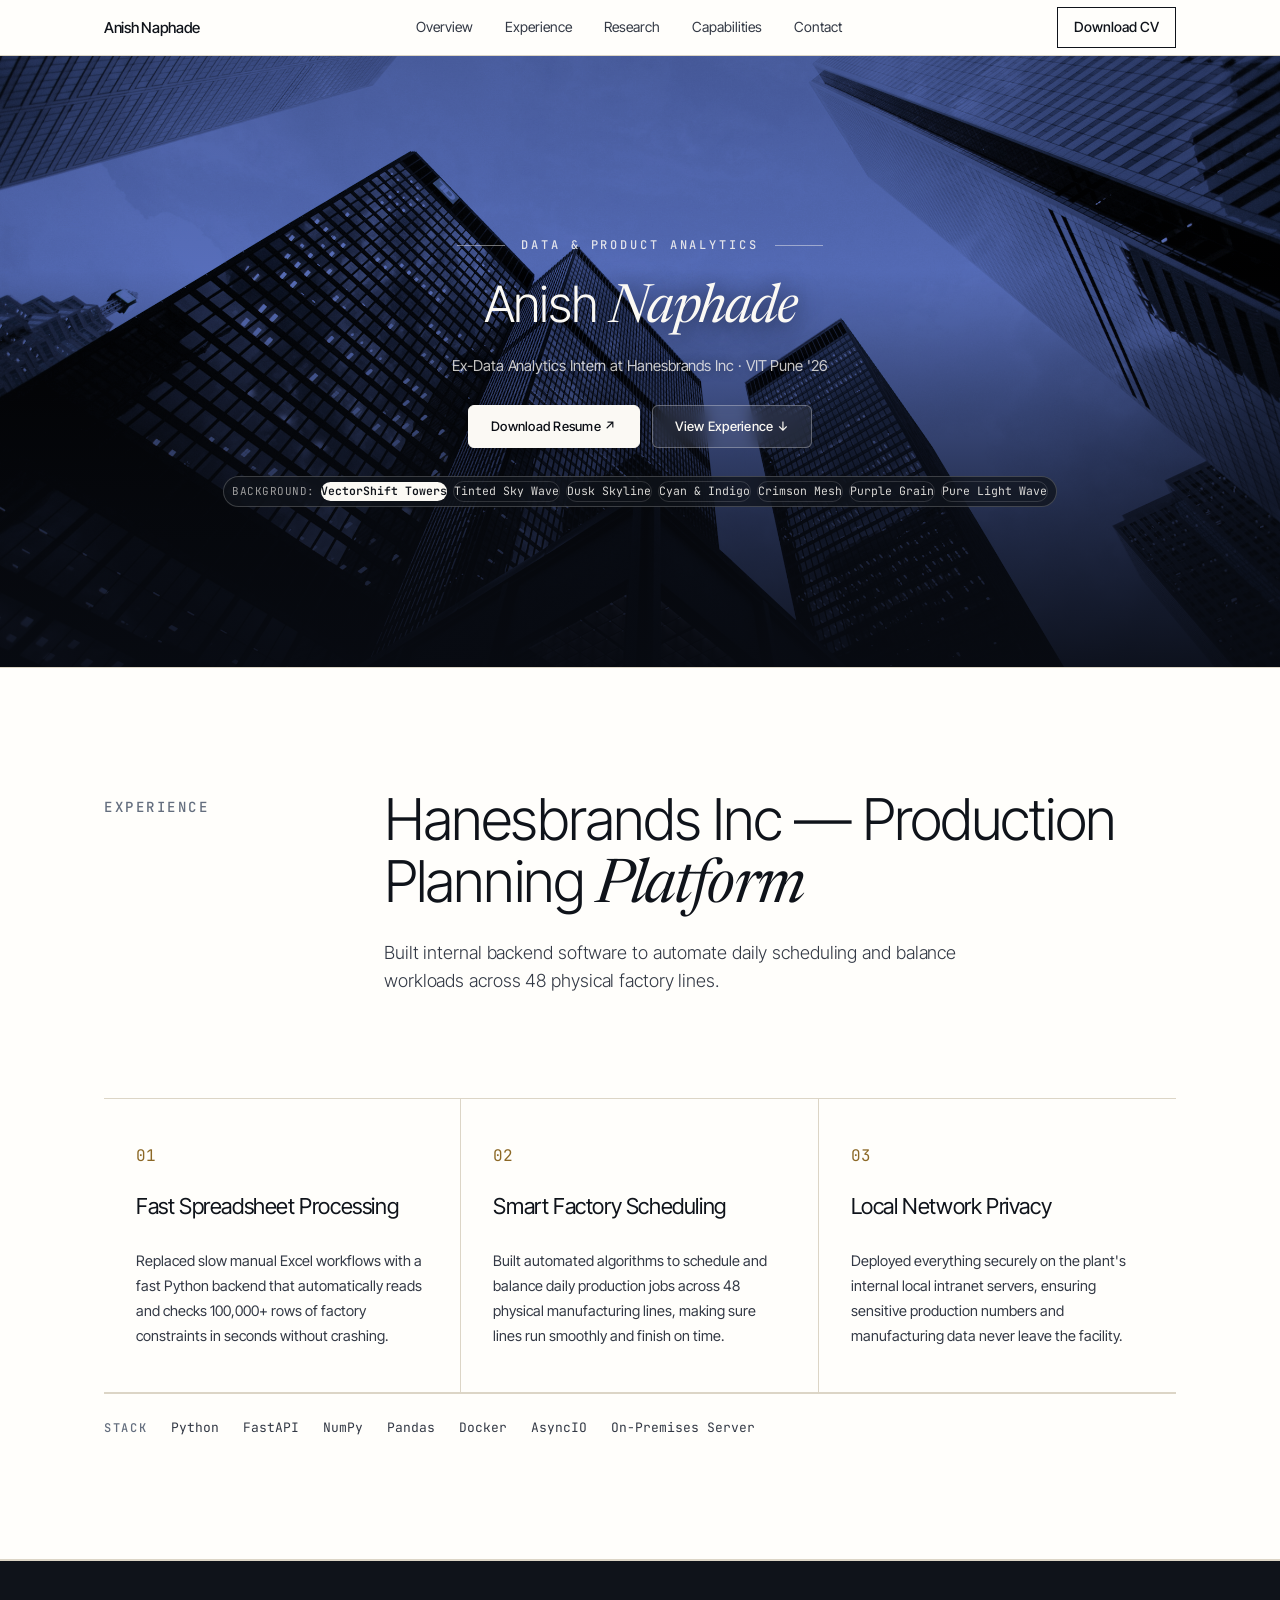
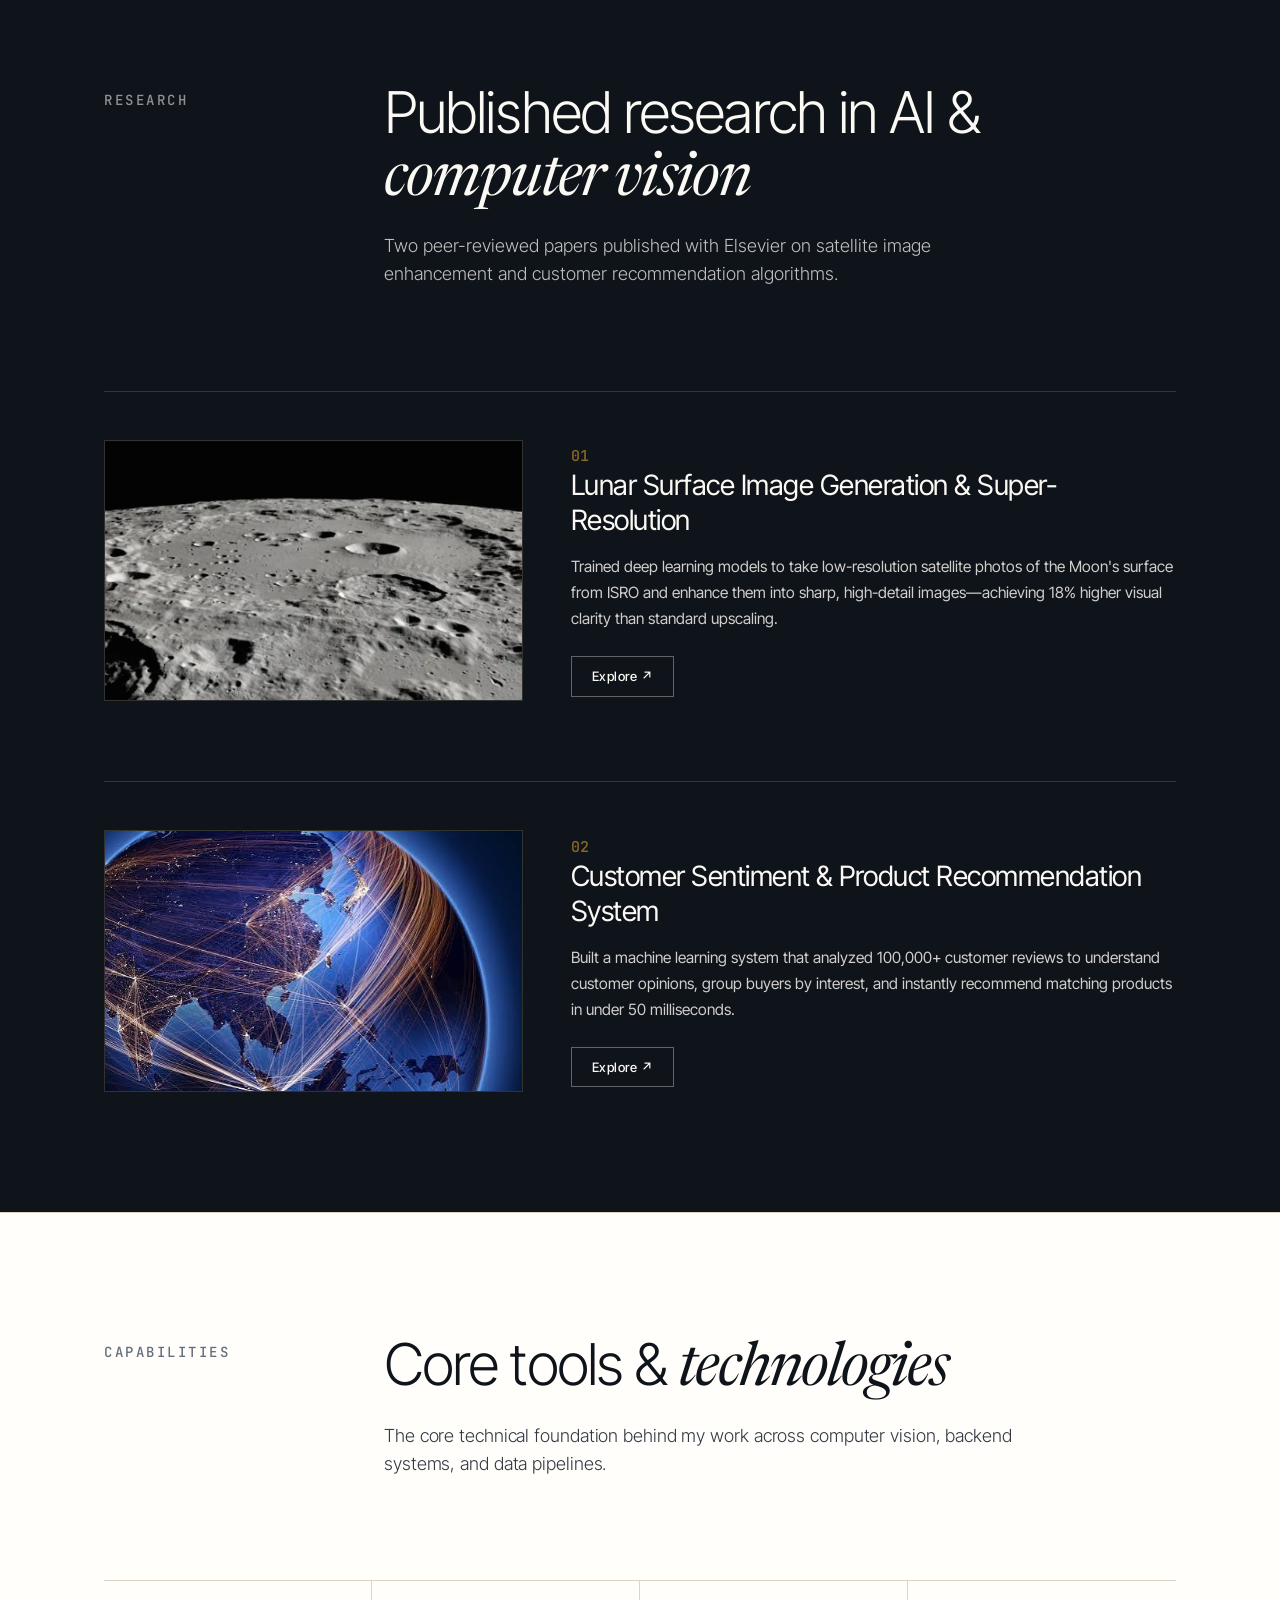
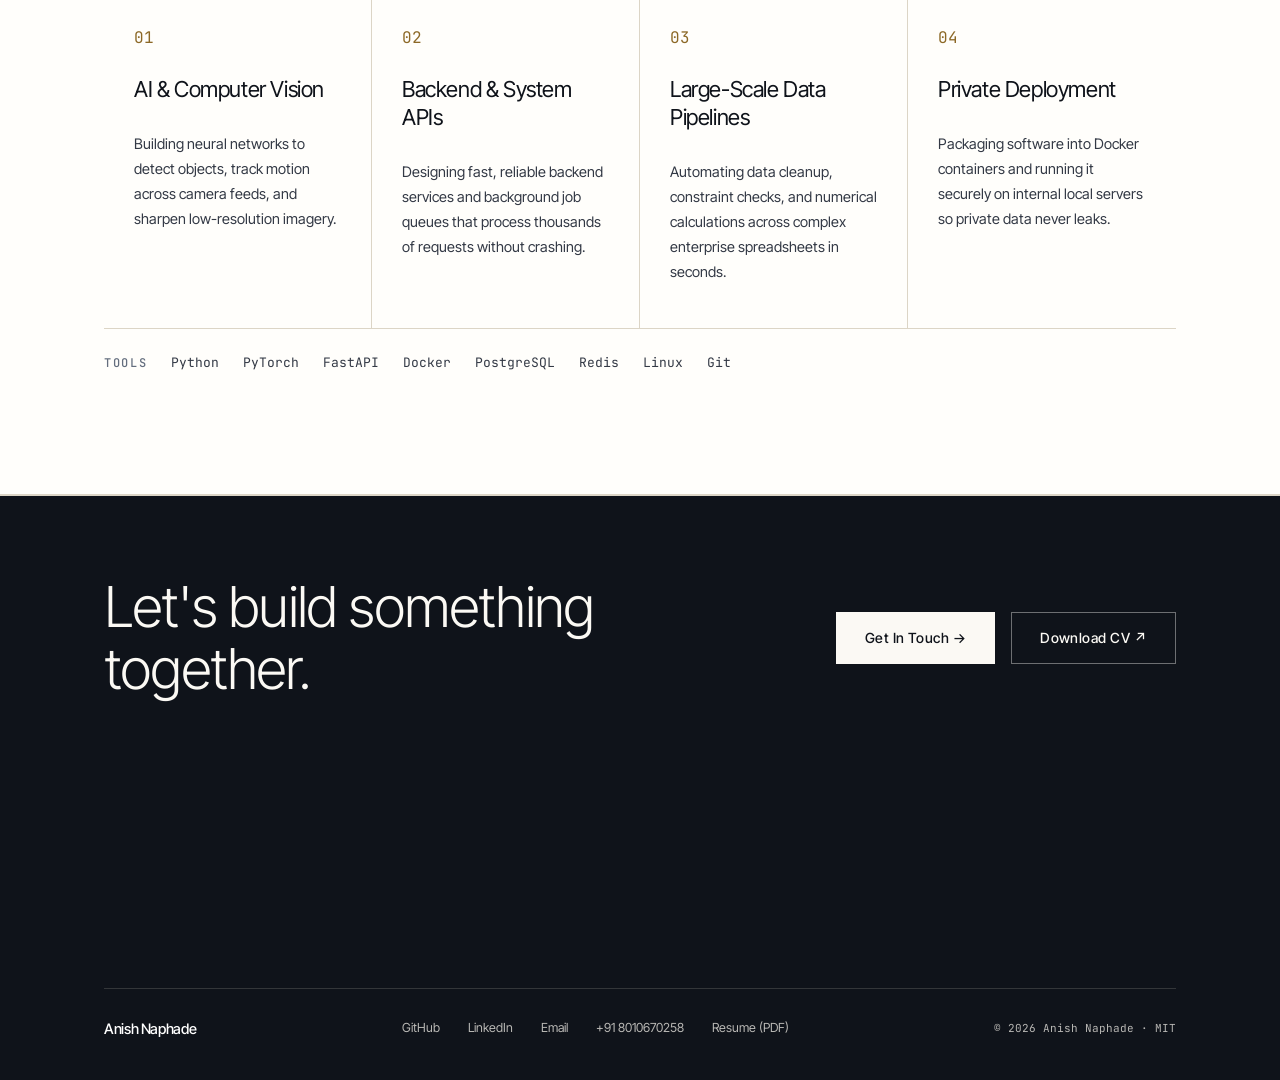
==== commit e86029b5: "revert: restore VectorShift hero with light navbar" ====
--- a/index.html
+++ b/index.html
@@ -1,3 +1,3 @@
-<!DOCTYPE html><html lang="en"><head><style>@layer properties{@supports (((-webkit-hyphens:none)) and (not (margin-trim:inline))) or ((-moz-orient:inline) and (not (color:rgb(from red r g b)))){*,:before,:after,::backdrop{--tw-border-style:solid;--tw-font-weight:initial;--tw-tracking:initial;--tw-blur:initial;--tw-brightness:initial;--tw-contrast:initial;--tw-grayscale:initial;--tw-hue-rotate:initial;--tw-invert:initial;--tw-opacity:initial;--tw-saturate:initial;--tw-sepia:initial;--tw-drop-shadow:initial;--tw-drop-shadow-color:initial;--tw-drop-shadow-alpha:100%;--tw-drop-shadow-size:initial;--tw-duration:initial;--tw-scale-x:1;--tw-scale-y:1;--tw-scale-z:1}}}@layer theme{:root,:host{--font-sans:-apple-system, BlinkMacSystemFont, "Segoe UI", Roboto, "Helvetica Neue", "Noto Sans", Arial, sans-serif, "Apple Color Emoji", "Segoe UI Emoji", "Segoe UI Symbol", "Noto Color Emoji";--font-serif:ui-serif, Georgia, Cambria, "Times New Roman", Times, serif;--font-mono:ui-monospace, SFMono-Regular, Menlo, Monaco, Consolas, "Liberation Mono", "Courier New", monospace;--color-white:#fff;--spacing:.25rem;--font-weight-normal:400;--font-weight-medium:500;--tracking-tight:-.025em;--tracking-wider:.05em;--default-transition-duration:.15s;--default-transition-timing-function:cubic-bezier(.4, 0, .2, 1);--default-font-family:var(--font-sans);--default-mono-font-family:var(--font-mono)}}@layer base{*,:after,:before,::backdrop{box-sizing:border-box;border:0 solid;margin:0;padding:0}::file-selector-button{box-sizing:border-box;border:0 solid;margin:0;padding:0}html,:host{-webkit-text-size-adjust:100%;tab-size:4;line-height:1.5;font-family:var(--default-font-family,-apple-system, BlinkMacSystemFont, "Segoe UI", Roboto, "Helvetica Neue", "Noto Sans", Arial, sans-serif, "Apple Color Emoji", "Segoe UI Emoji", "Segoe UI Symbol", "Noto Color Emoji");font-feature-settings:var(--default-font-feature-settings,normal);font-variation-settings:var(--default-font-variation-settings,normal);-webkit-tap-highlight-color:transparent}hr{height:0;color:inherit;border-top-width:1px}abbr:where([title]){-webkit-text-decoration:underline dotted;text-decoration:underline dotted}h1,h2,h3,h4,h5,h6{font-size:inherit;font-weight:inherit}a{color:inherit;-webkit-text-decoration:inherit;-webkit-text-decoration:inherit;-webkit-text-decoration:inherit;-webkit-text-decoration:inherit;text-decoration:inherit}b,strong{font-weight:bolder}code,kbd,samp,pre{font-family:var(--default-mono-font-family,ui-monospace, SFMono-Regular, Menlo, Monaco, Consolas, "Liberation Mono", "Courier New", monospace);font-feature-settings:var(--default-mono-font-feature-settings,normal);font-variation-settings:var(--default-mono-font-variation-settings,normal);font-size:1em}small{font-size:80%}sub,sup{vertical-align:baseline;font-size:75%;line-height:0;position:relative}sub{bottom:-.25em}sup{top:-.5em}table{text-indent:0;border-color:inherit;border-collapse:collapse}:-moz-focusring:where(:not(iframe)){outline:auto}progress{vertical-align:baseline}summary{display:list-item}ol,ul,menu{list-style:none}img,svg,video,canvas,audio,iframe,embed,object{vertical-align:middle;display:block}img,video{max-width:100%;height:auto}button,input,select,optgroup,textarea{font:inherit;font-feature-settings:inherit;font-variation-settings:inherit;letter-spacing:inherit;color:inherit;opacity:1;background-color:#0000;border-radius:0}::file-selector-button{font:inherit;font-feature-settings:inherit;font-variation-settings:inherit;letter-spacing:inherit;color:inherit;opacity:1;background-color:#0000;border-radius:0}:where(select:is([multiple],[size])) optgroup{font-weight:bolder}:where(select:is([multiple],[size])) optgroup option{padding-inline-start:20px}::file-selector-button{margin-inline-end:4px}::placeholder{opacity:1}@supports (not ((-webkit-appearance:-apple-pay-button))) or (contain-intrinsic-size:1px){::placeholder{color:currentColor}@supports (color:color-mix(in lab, red, red)){::placeholder{color:color-mix(in oklab, currentcolor 50%, transparent)}}}textarea{resize:vertical}::-webkit-search-decoration{-webkit-appearance:none}::-webkit-date-and-time-value{min-height:1lh;text-align:inherit}::-webkit-datetime-edit{display:inline-flex}::-webkit-datetime-edit-fields-wrapper{padding:0}::-webkit-datetime-edit{padding-block:0}::-webkit-datetime-edit-year-field{padding-block:0}::-webkit-datetime-edit-month-field{padding-block:0}::-webkit-datetime-edit-day-field{padding-block:0}::-webkit-datetime-edit-hour-field{padding-block:0}::-webkit-datetime-edit-minute-field{padding-block:0}::-webkit-datetime-edit-second-field{padding-block:0}::-webkit-datetime-edit-millisecond-field{padding-block:0}::-webkit-datetime-edit-meridiem-field{padding-block:0}::-webkit-calendar-picker-indicator{line-height:1}:-moz-ui-invalid{box-shadow:none}button,input:where([type=button],[type=reset],[type=submit]){appearance:button}::file-selector-button{appearance:button}::-webkit-inner-spin-button{height:auto}::-webkit-outer-spin-button{height:auto}[hidden]:where(:not([hidden=until-found])){display:none!important}}@layer components;@layer utilities{.visible{visibility:visible}.absolute{position:absolute}.fixed{position:fixed}.relative{position:relative}.top-0{top:0}.right-0{right:0}.left-0{left:0}.z-\[200\]{z-index:200}.mt-6{margin-top:calc(var(--spacing) * 6)}.mb-3{margin-bottom:calc(var(--spacing) * 3)}.block{display:block}.flex{display:flex}.grid{display:grid}.hidden{display:none}.inline-flex{display:inline-flex}.h-full{height:100%}.min-h-screen{min-height:100vh}.w-full{width:100%}.shrink-0{flex-shrink:0}.cursor-pointer{cursor:pointer}.grid-cols-1{grid-template-columns:repeat(1,minmax(0,1fr))}.flex-col{flex-direction:column}.flex-wrap{flex-wrap:wrap}.items-center{align-items:center}.justify-between{justify-content:space-between}.justify-center{justify-content:center}.gap-1\.5{gap:calc(var(--spacing) * 1.5)}.gap-2{gap:calc(var(--spacing) * 2)}.gap-3{gap:calc(var(--spacing) * 3)}.gap-4{gap:calc(var(--spacing) * 4)}.gap-5{gap:calc(var(--spacing) * 5)}.gap-6{gap:calc(var(--spacing) * 6)}.gap-8{gap:calc(var(--spacing) * 8)}.gap-16{gap:calc(var(--spacing) * 16)}.overflow-hidden{overflow:hidden}.rounded-full{border-radius:2147483647px}.border{border-style:var(--tw-border-style);border-width:1px}.border-b{border-bottom-style:var(--tw-border-style);border-bottom-width:1px}.border-\[var\(--border\)\]{border-color:var(--border)}.object-cover{object-fit:cover}.px-2{padding-inline:calc(var(--spacing) * 2)}.px-2\.5{padding-inline:calc(var(--spacing) * 2.5)}.py-1{padding-block:var(--spacing)}.text-center{text-align:center}.font-mono{font-family:var(--font-mono)}.font-sans{font-family:var(--font-sans)}.font-serif{font-family:var(--font-serif)}.text-\[11\.5px\]{font-size:11.5px}.text-\[11px\]{font-size:11px}.text-\[14\.5px\]{font-size:14.5px}.text-\[15px\]{font-size:15px}.font-medium{--tw-font-weight:var(--font-weight-medium);font-weight:var(--font-weight-medium)}.font-normal{--tw-font-weight:var(--font-weight-normal);font-weight:var(--font-weight-normal)}.tracking-\[-0\.3px\]{--tw-tracking:-.3px;letter-spacing:-.3px}.tracking-tight{--tw-tracking:var(--tracking-tight);letter-spacing:var(--tracking-tight)}.tracking-wider{--tw-tracking:var(--tracking-wider);letter-spacing:var(--tracking-wider)}.text-white{color:var(--color-white)}.uppercase{text-transform:uppercase}.italic{font-style:italic}.no-underline{text-decoration-line:none}.antialiased{-webkit-font-smoothing:antialiased;-moz-osx-font-smoothing:grayscale}.filter{filter:var(--tw-blur,) var(--tw-brightness,) var(--tw-contrast,) var(--tw-grayscale,) var(--tw-hue-rotate,) var(--tw-invert,) var(--tw-saturate,) var(--tw-sepia,) var(--tw-drop-shadow,)}.transition{transition-property:color,background-color,border-color,outline-color,text-decoration-color,fill,stroke,--tw-gradient-from,--tw-gradient-via,--tw-gradient-to,opacity,box-shadow,transform,translate,scale,rotate,filter,-webkit-backdrop-filter,backdrop-filter,display,content-visibility,overlay,pointer-events;transition-timing-function:var(--tw-ease,var(--default-transition-timing-function));transition-duration:var(--tw-duration,var(--default-transition-duration))}.transition-all{transition-property:all;transition-timing-function:var(--tw-ease,var(--default-transition-timing-function));transition-duration:var(--tw-duration,var(--default-transition-duration))}.transition-colors{transition-property:color,background-color,border-color,outline-color,text-decoration-color,fill,stroke,--tw-gradient-from,--tw-gradient-via,--tw-gradient-to;transition-timing-function:var(--tw-ease,var(--default-transition-timing-function));transition-duration:var(--tw-duration,var(--default-transition-duration))}.transition-transform{transition-property:transform,translate,scale,rotate;transition-timing-function:var(--tw-ease,var(--default-transition-timing-function));transition-duration:var(--tw-duration,var(--default-transition-duration))}.duration-200{--tw-duration:.2s;transition-duration:.2s}.duration-300{--tw-duration:.3s;transition-duration:.3s}.duration-500{--tw-duration:.5s;transition-duration:.5s}@media (hover:hover){.hover\:scale-105:hover{--tw-scale-x:105%;--tw-scale-y:105%;--tw-scale-z:105%;scale:var(--tw-scale-x) var(--tw-scale-y)}.hover\:bg-\[\#FBF9F4\]:hover{background-color:#fbf9f4}.hover\:bg-\[\#FCF9F0\]:hover{background-color:#fcf9f0}.hover\:bg-transparent:hover{background-color:#0000}.hover\:bg-white\/10:hover{background-color:#ffffff1a}@supports (color:color-mix(in lab, red, red)){.hover\:bg-white\/10:hover{background-color:color-mix(in oklab, var(--color-white) 10%, transparent)}}.hover\:text-\[\#0F131A\]:hover{color:#0f131a}.hover\:text-\[\#FBF9F4\]:hover{color:#fbf9f4}.hover\:text-white:hover{color:var(--color-white)}.hover\:opacity-90:hover{opacity:.9}}.active\:scale-\[0\.98\]:active{scale:.98}@media (min-width:40rem){.sm\:inline-flex{display:inline-flex}.sm\:grid-cols-2{grid-template-columns:repeat(2,minmax(0,1fr))}.sm\:flex-row{flex-direction:row}.sm\:gap-7{gap:calc(var(--spacing) * 7)}.sm\:border-r{border-right-style:var(--tw-border-style);border-right-width:1px}.sm\:border-r-0{border-right-style:var(--tw-border-style);border-right-width:0}}@media (min-width:48rem){.md\:col-span-5{grid-column:span 5/span 5}.md\:col-span-7{grid-column:span 7/span 7}.md\:flex{display:flex}.md\:grid-cols-3{grid-template-columns:repeat(3,minmax(0,1fr))}.md\:grid-cols-12{grid-template-columns:repeat(12,minmax(0,1fr))}.md\:grid-cols-\[240px_1fr\]{grid-template-columns:240px 1fr}.md\:gap-10{gap:calc(var(--spacing) * 10)}.md\:gap-12{gap:calc(var(--spacing) * 12)}.md\:gap-20{gap:calc(var(--spacing) * 20)}}@media (min-width:64rem){.lg\:grid-cols-4{grid-template-columns:repeat(4,minmax(0,1fr))}.lg\:flex-row{flex-direction:row}.lg\:items-center{align-items:center}.lg\:border-r{border-right-style:var(--tw-border-style);border-right-width:1px}.lg\:border-r-0{border-right-style:var(--tw-border-style);border-right-width:0}.lg\:border-b-0{border-bottom-style:var(--tw-border-style);border-bottom-width:0}}}:root{--bg:#fffefb;--bg-sand:#f4efe6;--bg-parchment:#efe9de;--bg-card:#fff;--bg-card-hover:#f9f6f0;--dark:#0f131a;--text-primary:#0f131a;--text-secondary:#333945;--text-muted:#646e7e;--text-light:#fbf9f4;--text-light-secondary:#fbf9f4e0;--text-light-muted:#f2efe8bf;--border:#dcd5c6;--border-strong:#c8bfad;--accent:#8c6826;--accent-gold:#8c6826;--accent-emerald:#059669;--sans:"Inter Tight", -apple-system, BlinkMacSystemFont, "Segoe UI", Roboto, sans-serif;--mono:"JetBrains Mono", ui-monospace, Menlo, Monaco, Consolas, monospace;--serif:"Newsreader", "Times New Roman", Georgia, serif}*{box-sizing:border-box;-webkit-font-smoothing:antialiased;-moz-osx-font-smoothing:grayscale;text-rendering:optimizelegibility;margin:0;padding:0}html{background-color:var(--bg);width:100%;margin:0;padding:0}body{background-color:var(--bg);width:100%;color:var(--text-primary);font-family:var(--sans);margin:0;padding:0;line-height:1.6}::selection{background:var(--dark);color:var(--text-light)}.font-sans{font-family:var(--sans)}.font-serif{font-family:var(--serif)}.font-mono{font-family:var(--mono)}.link-editorial{color:var(--text-muted);align-items:center;gap:6px;text-decoration:none;transition:color .2s;display:inline-flex;position:relative}.link-editorial:hover{color:var(--text-primary)}.link-editorial:after{content:"";transform-origin:100%;background-color:currentColor;width:100%;height:1px;transition:transform .25s cubic-bezier(.16,1,.3,1);position:absolute;bottom:-2px;left:0;transform:scaleX(0)}.link-editorial:hover:after{transform-origin:0;transform:scaleX(1)}@property --tw-border-style{syntax:"*";inherits:false;initial-value:solid}@property --tw-font-weight{syntax:"*";inherits:false}@property --tw-tracking{syntax:"*";inherits:false}@property --tw-blur{syntax:"*";inherits:false}@property --tw-brightness{syntax:"*";inherits:false}@property --tw-contrast{syntax:"*";inherits:false}@property --tw-grayscale{syntax:"*";inherits:false}@property --tw-hue-rotate{syntax:"*";inherits:false}@property --tw-invert{syntax:"*";inherits:false}@property --tw-opacity{syntax:"*";inherits:false}@property --tw-saturate{syntax:"*";inherits:false}@property --tw-sepia{syntax:"*";inherits:false}@property --tw-drop-shadow{syntax:"*";inherits:false}@property --tw-drop-shadow-color{syntax:"*";inherits:false}@property --tw-drop-shadow-alpha{syntax:"<percentage>";inherits:false;initial-value:100%}@property --tw-drop-shadow-size{syntax:"*";inherits:false}@property --tw-duration{syntax:"*";inherits:false}@property --tw-scale-x{syntax:"*";inherits:false;initial-value:1}@property --tw-scale-y{syntax:"*";inherits:false;initial-value:1}@property --tw-scale-z{syntax:"*";inherits:false;initial-value:1}
+<!DOCTYPE html><html lang="en"><head><style>@layer properties{@supports (((-webkit-hyphens:none)) and (not (margin-trim:inline))) or ((-moz-orient:inline) and (not (color:rgb(from red r g b)))){*,:before,:after,::backdrop{--tw-border-style:solid;--tw-font-weight:initial;--tw-tracking:initial;--tw-blur:initial;--tw-brightness:initial;--tw-contrast:initial;--tw-grayscale:initial;--tw-hue-rotate:initial;--tw-invert:initial;--tw-opacity:initial;--tw-saturate:initial;--tw-sepia:initial;--tw-drop-shadow:initial;--tw-drop-shadow-color:initial;--tw-drop-shadow-alpha:100%;--tw-drop-shadow-size:initial;--tw-duration:initial;--tw-scale-x:1;--tw-scale-y:1;--tw-scale-z:1}}}@layer theme{:root,:host{--font-sans:-apple-system, BlinkMacSystemFont, "Segoe UI", Roboto, "Helvetica Neue", "Noto Sans", Arial, sans-serif, "Apple Color Emoji", "Segoe UI Emoji", "Segoe UI Symbol", "Noto Color Emoji";--font-serif:ui-serif, Georgia, Cambria, "Times New Roman", Times, serif;--font-mono:ui-monospace, SFMono-Regular, Menlo, Monaco, Consolas, "Liberation Mono", "Courier New", monospace;--color-white:#fff;--spacing:.25rem;--font-weight-normal:400;--font-weight-medium:500;--tracking-tight:-.025em;--tracking-wider:.05em;--default-transition-duration:.15s;--default-transition-timing-function:cubic-bezier(.4, 0, .2, 1);--default-font-family:var(--font-sans);--default-mono-font-family:var(--font-mono)}}@layer base{*,:after,:before,::backdrop{box-sizing:border-box;border:0 solid;margin:0;padding:0}::file-selector-button{box-sizing:border-box;border:0 solid;margin:0;padding:0}html,:host{-webkit-text-size-adjust:100%;tab-size:4;line-height:1.5;font-family:var(--default-font-family,-apple-system, BlinkMacSystemFont, "Segoe UI", Roboto, "Helvetica Neue", "Noto Sans", Arial, sans-serif, "Apple Color Emoji", "Segoe UI Emoji", "Segoe UI Symbol", "Noto Color Emoji");font-feature-settings:var(--default-font-feature-settings,normal);font-variation-settings:var(--default-font-variation-settings,normal);-webkit-tap-highlight-color:transparent}hr{height:0;color:inherit;border-top-width:1px}abbr:where([title]){-webkit-text-decoration:underline dotted;text-decoration:underline dotted}h1,h2,h3,h4,h5,h6{font-size:inherit;font-weight:inherit}a{color:inherit;-webkit-text-decoration:inherit;-webkit-text-decoration:inherit;-webkit-text-decoration:inherit;-webkit-text-decoration:inherit;text-decoration:inherit}b,strong{font-weight:bolder}code,kbd,samp,pre{font-family:var(--default-mono-font-family,ui-monospace, SFMono-Regular, Menlo, Monaco, Consolas, "Liberation Mono", "Courier New", monospace);font-feature-settings:var(--default-mono-font-feature-settings,normal);font-variation-settings:var(--default-mono-font-variation-settings,normal);font-size:1em}small{font-size:80%}sub,sup{vertical-align:baseline;font-size:75%;line-height:0;position:relative}sub{bottom:-.25em}sup{top:-.5em}table{text-indent:0;border-color:inherit;border-collapse:collapse}:-moz-focusring:where(:not(iframe)){outline:auto}progress{vertical-align:baseline}summary{display:list-item}ol,ul,menu{list-style:none}img,svg,video,canvas,audio,iframe,embed,object{vertical-align:middle;display:block}img,video{max-width:100%;height:auto}button,input,select,optgroup,textarea{font:inherit;font-feature-settings:inherit;font-variation-settings:inherit;letter-spacing:inherit;color:inherit;opacity:1;background-color:#0000;border-radius:0}::file-selector-button{font:inherit;font-feature-settings:inherit;font-variation-settings:inherit;letter-spacing:inherit;color:inherit;opacity:1;background-color:#0000;border-radius:0}:where(select:is([multiple],[size])) optgroup{font-weight:bolder}:where(select:is([multiple],[size])) optgroup option{padding-inline-start:20px}::file-selector-button{margin-inline-end:4px}::placeholder{opacity:1}@supports (not ((-webkit-appearance:-apple-pay-button))) or (contain-intrinsic-size:1px){::placeholder{color:currentColor}@supports (color:color-mix(in lab, red, red)){::placeholder{color:color-mix(in oklab, currentcolor 50%, transparent)}}}textarea{resize:vertical}::-webkit-search-decoration{-webkit-appearance:none}::-webkit-date-and-time-value{min-height:1lh;text-align:inherit}::-webkit-datetime-edit{display:inline-flex}::-webkit-datetime-edit-fields-wrapper{padding:0}::-webkit-datetime-edit{padding-block:0}::-webkit-datetime-edit-year-field{padding-block:0}::-webkit-datetime-edit-month-field{padding-block:0}::-webkit-datetime-edit-day-field{padding-block:0}::-webkit-datetime-edit-hour-field{padding-block:0}::-webkit-datetime-edit-minute-field{padding-block:0}::-webkit-datetime-edit-second-field{padding-block:0}::-webkit-datetime-edit-millisecond-field{padding-block:0}::-webkit-datetime-edit-meridiem-field{padding-block:0}::-webkit-calendar-picker-indicator{line-height:1}:-moz-ui-invalid{box-shadow:none}button,input:where([type=button],[type=reset],[type=submit]){appearance:button}::file-selector-button{appearance:button}::-webkit-inner-spin-button{height:auto}::-webkit-outer-spin-button{height:auto}[hidden]:where(:not([hidden=until-found])){display:none!important}}@layer components;@layer utilities{.visible{visibility:visible}.absolute{position:absolute}.fixed{position:fixed}.relative{position:relative}.top-0{top:0}.right-0{right:0}.left-0{left:0}.z-\[200\]{z-index:200}.mt-6{margin-top:calc(var(--spacing) * 6)}.mb-3{margin-bottom:calc(var(--spacing) * 3)}.block{display:block}.flex{display:flex}.grid{display:grid}.hidden{display:none}.inline-flex{display:inline-flex}.h-full{height:100%}.min-h-screen{min-height:100vh}.w-full{width:100%}.shrink-0{flex-shrink:0}.cursor-pointer{cursor:pointer}.grid-cols-1{grid-template-columns:repeat(1,minmax(0,1fr))}.flex-col{flex-direction:column}.flex-wrap{flex-wrap:wrap}.items-center{align-items:center}.justify-between{justify-content:space-between}.justify-center{justify-content:center}.gap-1\.5{gap:calc(var(--spacing) * 1.5)}.gap-2{gap:calc(var(--spacing) * 2)}.gap-3{gap:calc(var(--spacing) * 3)}.gap-4{gap:calc(var(--spacing) * 4)}.gap-5{gap:calc(var(--spacing) * 5)}.gap-6{gap:calc(var(--spacing) * 6)}.gap-8{gap:calc(var(--spacing) * 8)}.gap-16{gap:calc(var(--spacing) * 16)}.overflow-hidden{overflow:hidden}.rounded-full{border-radius:2147483647px}.border{border-style:var(--tw-border-style);border-width:1px}.border-b{border-bottom-style:var(--tw-border-style);border-bottom-width:1px}.border-\[var\(--border\)\]{border-color:var(--border)}.object-cover{object-fit:cover}.px-2{padding-inline:calc(var(--spacing) * 2)}.px-2\.5{padding-inline:calc(var(--spacing) * 2.5)}.py-1{padding-block:var(--spacing)}.text-center{text-align:center}.font-mono{font-family:var(--font-mono)}.font-sans{font-family:var(--font-sans)}.font-serif{font-family:var(--font-serif)}.text-\[11\.5px\]{font-size:11.5px}.text-\[11px\]{font-size:11px}.text-\[14\.5px\]{font-size:14.5px}.text-\[15px\]{font-size:15px}.font-medium{--tw-font-weight:var(--font-weight-medium);font-weight:var(--font-weight-medium)}.font-normal{--tw-font-weight:var(--font-weight-normal);font-weight:var(--font-weight-normal)}.tracking-\[-0\.3px\]{--tw-tracking:-.3px;letter-spacing:-.3px}.tracking-tight{--tw-tracking:var(--tracking-tight);letter-spacing:var(--tracking-tight)}.tracking-wider{--tw-tracking:var(--tracking-wider);letter-spacing:var(--tracking-wider)}.text-white{color:var(--color-white)}.uppercase{text-transform:uppercase}.italic{font-style:italic}.no-underline{text-decoration-line:none}.antialiased{-webkit-font-smoothing:antialiased;-moz-osx-font-smoothing:grayscale}.filter{filter:var(--tw-blur,) var(--tw-brightness,) var(--tw-contrast,) var(--tw-grayscale,) var(--tw-hue-rotate,) var(--tw-invert,) var(--tw-saturate,) var(--tw-sepia,) var(--tw-drop-shadow,)}.transition{transition-property:color,background-color,border-color,outline-color,text-decoration-color,fill,stroke,--tw-gradient-from,--tw-gradient-via,--tw-gradient-to,opacity,box-shadow,transform,translate,scale,rotate,filter,-webkit-backdrop-filter,backdrop-filter,display,content-visibility,overlay,pointer-events;transition-timing-function:var(--tw-ease,var(--default-transition-timing-function));transition-duration:var(--tw-duration,var(--default-transition-duration))}.transition-all{transition-property:all;transition-timing-function:var(--tw-ease,var(--default-transition-timing-function));transition-duration:var(--tw-duration,var(--default-transition-duration))}.transition-colors{transition-property:color,background-color,border-color,outline-color,text-decoration-color,fill,stroke,--tw-gradient-from,--tw-gradient-via,--tw-gradient-to;transition-timing-function:var(--tw-ease,var(--default-transition-timing-function));transition-duration:var(--tw-duration,var(--default-transition-duration))}.transition-transform{transition-property:transform,translate,scale,rotate;transition-timing-function:var(--tw-ease,var(--default-transition-timing-function));transition-duration:var(--tw-duration,var(--default-transition-duration))}.duration-200{--tw-duration:.2s;transition-duration:.2s}.duration-500{--tw-duration:.5s;transition-duration:.5s}@media (hover:hover){.hover\:scale-105:hover{--tw-scale-x:105%;--tw-scale-y:105%;--tw-scale-z:105%;scale:var(--tw-scale-x) var(--tw-scale-y)}.hover\:bg-\[\#0F131A\]:hover{background-color:#0f131a}.hover\:bg-\[\#FBF9F4\]:hover{background-color:#fbf9f4}.hover\:bg-\[\#FCF9F0\]:hover{background-color:#fcf9f0}.hover\:bg-transparent:hover{background-color:#0000}.hover\:bg-white\/10:hover{background-color:#ffffff1a}@supports (color:color-mix(in lab, red, red)){.hover\:bg-white\/10:hover{background-color:color-mix(in oklab, var(--color-white) 10%, transparent)}}.hover\:text-\[\#0F131A\]:hover{color:#0f131a}.hover\:text-\[\#FBF9F4\]:hover{color:#fbf9f4}.hover\:text-white:hover{color:var(--color-white)}.hover\:opacity-90:hover{opacity:.9}}.active\:scale-\[0\.98\]:active{scale:.98}@media (min-width:40rem){.sm\:inline-flex{display:inline-flex}.sm\:grid-cols-2{grid-template-columns:repeat(2,minmax(0,1fr))}.sm\:flex-row{flex-direction:row}.sm\:gap-7{gap:calc(var(--spacing) * 7)}.sm\:border-r{border-right-style:var(--tw-border-style);border-right-width:1px}.sm\:border-r-0{border-right-style:var(--tw-border-style);border-right-width:0}}@media (min-width:48rem){.md\:col-span-5{grid-column:span 5/span 5}.md\:col-span-7{grid-column:span 7/span 7}.md\:flex{display:flex}.md\:grid-cols-3{grid-template-columns:repeat(3,minmax(0,1fr))}.md\:grid-cols-12{grid-template-columns:repeat(12,minmax(0,1fr))}.md\:grid-cols-\[240px_1fr\]{grid-template-columns:240px 1fr}.md\:gap-10{gap:calc(var(--spacing) * 10)}.md\:gap-12{gap:calc(var(--spacing) * 12)}.md\:gap-20{gap:calc(var(--spacing) * 20)}}@media (min-width:64rem){.lg\:grid-cols-4{grid-template-columns:repeat(4,minmax(0,1fr))}.lg\:flex-row{flex-direction:row}.lg\:items-center{align-items:center}.lg\:border-r{border-right-style:var(--tw-border-style);border-right-width:1px}.lg\:border-r-0{border-right-style:var(--tw-border-style);border-right-width:0}.lg\:border-b-0{border-bottom-style:var(--tw-border-style);border-bottom-width:0}}}:root{--bg:#fffefb;--bg-sand:#f4efe6;--bg-parchment:#efe9de;--bg-card:#fff;--bg-card-hover:#f9f6f0;--dark:#0f131a;--text-primary:#0f131a;--text-secondary:#333945;--text-muted:#646e7e;--text-light:#fbf9f4;--text-light-secondary:#fbf9f4e0;--text-light-muted:#f2efe8bf;--border:#dcd5c6;--border-strong:#c8bfad;--accent:#8c6826;--accent-gold:#8c6826;--accent-emerald:#059669;--sans:"Inter Tight", -apple-system, BlinkMacSystemFont, "Segoe UI", Roboto, sans-serif;--mono:"JetBrains Mono", ui-monospace, Menlo, Monaco, Consolas, monospace;--serif:"Newsreader", "Times New Roman", Georgia, serif}*{box-sizing:border-box;-webkit-font-smoothing:antialiased;-moz-osx-font-smoothing:grayscale;text-rendering:optimizelegibility;margin:0;padding:0}html{background-color:var(--bg);width:100%;margin:0;padding:0}body{background-color:var(--bg);width:100%;color:var(--text-primary);font-family:var(--sans);margin:0;padding:0;line-height:1.6}::selection{background:var(--dark);color:var(--text-light)}.font-sans{font-family:var(--sans)}.font-serif{font-family:var(--serif)}.font-mono{font-family:var(--mono)}.link-editorial{color:var(--text-muted);align-items:center;gap:6px;text-decoration:none;transition:color .2s;display:inline-flex;position:relative}.link-editorial:hover{color:var(--text-primary)}.link-editorial:after{content:"";transform-origin:100%;background-color:currentColor;width:100%;height:1px;transition:transform .25s cubic-bezier(.16,1,.3,1);position:absolute;bottom:-2px;left:0;transform:scaleX(0)}.link-editorial:hover:after{transform-origin:0;transform:scaleX(1)}@property --tw-border-style{syntax:"*";inherits:false;initial-value:solid}@property --tw-font-weight{syntax:"*";inherits:false}@property --tw-tracking{syntax:"*";inherits:false}@property --tw-blur{syntax:"*";inherits:false}@property --tw-brightness{syntax:"*";inherits:false}@property --tw-contrast{syntax:"*";inherits:false}@property --tw-grayscale{syntax:"*";inherits:false}@property --tw-hue-rotate{syntax:"*";inherits:false}@property --tw-invert{syntax:"*";inherits:false}@property --tw-opacity{syntax:"*";inherits:false}@property --tw-saturate{syntax:"*";inherits:false}@property --tw-sepia{syntax:"*";inherits:false}@property --tw-drop-shadow{syntax:"*";inherits:false}@property --tw-drop-shadow-color{syntax:"*";inherits:false}@property --tw-drop-shadow-alpha{syntax:"<percentage>";inherits:false;initial-value:100%}@property --tw-drop-shadow-size{syntax:"*";inherits:false}@property --tw-duration{syntax:"*";inherits:false}@property --tw-scale-x{syntax:"*";inherits:false;initial-value:1}@property --tw-scale-y{syntax:"*";inherits:false;initial-value:1}@property --tw-scale-z{syntax:"*";inherits:false;initial-value:1}
 
-</style><meta charSet="utf-8"/><meta name="viewport" content="width=device-width, initial-scale=1"/><link rel="preload" as="image" href="lunar-research.webp"/><link rel="preload" as="image" href="network-research.jpg"/><link rel="stylesheet" href="/_next/static/chunks/1wdoz7hfyqahr.css" data-precedence="next"/><link rel="preload" as="script" fetchPriority="low" href="/_next/static/chunks/0j1we3cwg31qe.js"/><script src="/_next/static/chunks/1cuyxw6v18rxx.js" async=""></script><script src="/_next/static/chunks/39_j1bdzreq0m.js" async=""></script><script src="/_next/static/chunks/turbopack-2u1d16houkiyo.js" async=""></script><script src="/_next/static/chunks/3qfy96eoyh-ek.js" async=""></script><script src="/_next/static/chunks/08kghzvjmwddq.js" async=""></script><link rel="preload" href="https://fonts.googleapis.com/css2?family=Inter+Tight:wght@300;400;500;600&amp;family=Newsreader:ital,opsz,wght@0,6..72,300..700;1,6..72,300..700&amp;family=JetBrains+Mono:wght@400;500&amp;display=swap" as="style"/><title>Anish Naphade — AI &amp; Distributed Systems</title><meta name="description" content="Production systems architect and applied AI researcher. Fortune 500 backend infrastructure, 2× Scopus Elsevier published, VIT Pune &#x27;26."/><meta property="og:title" content="Anish Naphade — AI &amp; Distributed Systems"/><meta property="og:description" content="Production backend systems for 10M+ apparel units, 2× Scopus Elsevier published researcher, VIT Pune 8.68 CGPA."/><meta property="og:url" content="https://anishnaphade.github.io"/><meta property="og:site_name" content="Anish Naphade"/><meta property="og:type" content="website"/><meta name="twitter:card" content="summary"/><meta name="twitter:title" content="Anish Naphade — AI &amp; Distributed Systems"/><meta name="twitter:description" content="Production backend systems for 10M+ apparel units, 2× Scopus Elsevier published researcher, VIT Pune 8.68 CGPA."/><link rel="icon" href="/favicon.ico?favicon.117ezoe8m31dk.ico" sizes="48x48" type="image/x-icon"/><link rel="preconnect" href="https://fonts.googleapis.com"/><link rel="preconnect" href="https://fonts.gstatic.com" crossorigin="anonymous"/><link href="https://fonts.googleapis.com/css2?family=Inter+Tight:wght@300;400;500;600&amp;family=Newsreader:ital,opsz,wght@0,6..72,300..700;1,6..72,300..700&amp;family=JetBrains+Mono:wght@400;500&amp;display=swap" rel="stylesheet"/><script src="/_next/static/chunks/0cz1d0mv5g_q7.js" noModule=""></script></head><body class="min-h-screen antialiased"><div hidden=""><!--$--><!--/$--></div><div class="font-sans" style="background:var(--bg);color:var(--text-primary);width:100%;display:flex;flex-direction:column;align-items:center"><header class="fixed top-0 left-0 right-0 z-[200] transition-colors duration-300" style="height:56px;background:rgba(8, 11, 16, 0.95);backdrop-filter:blur(12px);-webkit-backdrop-filter:blur(12px);border-bottom:1px solid rgba(255, 255, 255, 0.12);width:100%"><div style="max-width:1200px;margin:0 auto;padding:0 clamp(24px, 5vw, 64px);display:flex;height:100%;align-items:center;justify-content:space-between;width:100%;box-sizing:border-box"><a href="#" class="flex items-center gap-2 no-underline" style="color:#FBF9F4"><span class="font-sans text-[15px] font-medium tracking-[-0.3px]">Anish Naphade</span></a><nav class="hidden md:flex items-center gap-8"><a href="#overview" class="no-underline transition-colors" style="font-size:14px;font-weight:400;color:rgba(251, 249, 244, 0.72);padding:6px 0">Overview</a><a href="#experience" class="no-underline transition-colors" style="font-size:14px;font-weight:400;color:rgba(251, 249, 244, 0.72);padding:6px 0">Experience</a><a href="#research" class="no-underline transition-colors" style="font-size:14px;font-weight:400;color:rgba(251, 249, 244, 0.72);padding:6px 0">Research</a><a href="#capabilities" class="no-underline transition-colors" style="font-size:14px;font-weight:400;color:rgba(251, 249, 244, 0.72);padding:6px 0">Capabilities</a><a href="#contact" class="no-underline transition-colors" style="font-size:14px;font-weight:400;color:rgba(251, 249, 244, 0.72);padding:6px 0">Contact</a></nav><a href="Anish_Naphade_Resume.pdf" target="_blank" rel="noopener noreferrer" class="hidden sm:inline-flex items-center no-underline transition-all" style="font-size:14px;font-weight:500;color:#FBF9F4;border:1px solid rgba(251, 249, 244, 0.35);padding:8px 16px;border-radius:4px;background:transparent">Download CV</a></div></header><section id="overview" class="relative flex flex-col items-center justify-center text-center overflow-hidden" style="margin-top:56px;min-height:clamp(520px, 68vh, 700px);background:var(--bg);border-bottom:1px solid var(--border);padding:84px 24px 64px;width:100%;box-sizing:border-box;transition:background 0.3s ease"><div style="position:absolute;inset:0;background-image:url(&#x27;bg-2.jpg&#x27;);background-size:cover;background-position:center;filter:none;z-index:0;transition:background-image 0.3s ease"></div><div style="position:relative;z-index:3;max-width:920px;margin:0 auto;padding:16px 24px;width:100%;box-sizing:border-box;text-align:center;display:flex;flex-direction:column;align-items:center"><div style="display:inline-flex;align-items:center;justify-content:center;gap:16px;margin-bottom:20px"><span style="width:48px;height:1px;background:rgba(15, 19, 26, 0.2)"></span><span class="font-mono" style="font-size:12px;font-weight:500;letter-spacing:0.24em;text-transform:uppercase;color:var(--text-secondary)">Data &amp; Product Analytics</span><span style="width:48px;height:1px;background:rgba(15, 19, 26, 0.2)"></span></div><h1 class="font-sans" style="font-size:clamp(34px, 4vw, 50px);font-weight:300;line-height:1.12;letter-spacing:-0.025em;color:var(--text-primary);margin-bottom:16px;text-shadow:none">Anish<!-- --> <span class="font-serif italic font-normal" style="font-size:1.08em;color:inherit">Naphade</span></h1><p class="font-sans" style="font-size:15px;font-weight:400;line-height:1.5;letter-spacing:-0.005em;color:var(--text-secondary);max-width:560px;margin:0 auto 28px;text-shadow:none">Ex-Data Analytics Intern at Hanesbrands Inc · VIT Pune &#x27;26</p><div class="flex flex-wrap items-center justify-center gap-3"><a href="Anish_Naphade_Resume.pdf" target="_blank" rel="noopener noreferrer" class="inline-flex items-center no-underline transition-all hover:opacity-90 active:scale-[0.98]" style="font-size:13px;font-weight:500;letter-spacing:0.02em;background:var(--text-primary);border:1px solid var(--text-primary);color:var(--text-light);padding:10px 22px;border-radius:6px;box-shadow:0 2px 8px rgba(0,0,0,0.06)">Download Resume ↗</a><a href="#experience" class="inline-flex items-center no-underline transition-all hover:bg-white/10 active:scale-[0.98]" style="font-size:13px;font-weight:500;letter-spacing:0.02em;background:rgba(255, 255, 255, 0.7);border:1px solid var(--border);color:var(--text-primary);padding:10px 22px;border-radius:6px;backdrop-filter:blur(8px);-webkit-backdrop-filter:blur(8px)">View Experience ↓</a></div><div class="inline-flex flex-wrap items-center justify-center gap-1.5" style="margin-top:28px;padding:4px 8px;border-radius:9999px;background:rgba(255, 255, 255, 0.85);border:1px solid var(--border);backdrop-filter:blur(12px);-webkit-backdrop-filter:blur(12px)"><span class="font-mono text-[11px] uppercase tracking-wider px-2" style="color:var(--text-muted)">Background:</span><button type="button" class="font-mono text-[11.5px] px-2.5 py-1 transition-all cursor-pointer rounded-full" style="background:#0F131A;color:#FBF9F4;border:none;font-weight:600">Pure Light Wave</button><button type="button" class="font-mono text-[11.5px] px-2.5 py-1 transition-all cursor-pointer rounded-full" style="background:transparent;color:var(--text-secondary);border:1px solid rgba(15, 19, 26, 0.12);font-weight:400">Soft-Tinted Wave</button><button type="button" class="font-mono text-[11.5px] px-2.5 py-1 transition-all cursor-pointer rounded-full" style="background:transparent;color:var(--text-secondary);border:1px solid rgba(15, 19, 26, 0.12);font-weight:400">VectorShift Towers</button><button type="button" class="font-mono text-[11.5px] px-2.5 py-1 transition-all cursor-pointer rounded-full" style="background:transparent;color:var(--text-secondary);border:1px solid rgba(15, 19, 26, 0.12);font-weight:400">Dusk Skyline</button><button type="button" class="font-mono text-[11.5px] px-2.5 py-1 transition-all cursor-pointer rounded-full" style="background:transparent;color:var(--text-secondary);border:1px solid rgba(15, 19, 26, 0.12);font-weight:400">Cyan &amp; Indigo</button><button type="button" class="font-mono text-[11.5px] px-2.5 py-1 transition-all cursor-pointer rounded-full" style="background:transparent;color:var(--text-secondary);border:1px solid rgba(15, 19, 26, 0.12);font-weight:400">Crimson Mesh</button></div></div></section><section id="experience" style="padding:120px 0;border-bottom:1px solid var(--border);background:var(--bg);width:100%"><div style="max-width:1200px;margin:0 auto;padding:0 clamp(24px, 5vw, 64px);width:100%;box-sizing:border-box"><div class="grid grid-cols-1 md:grid-cols-[240px_1fr] gap-8 md:gap-10" style="margin-bottom:clamp(64px, 8vw, 104px)"><span class="font-mono" style="font-size:14px;font-weight:500;letter-spacing:2.52px;text-transform:uppercase;color:var(--text-muted);padding-top:8px">Experience</span><div><h2 class="font-sans" style="font-size:clamp(32px, 4.5vw, 60px);font-weight:300;line-height:1.08;letter-spacing:-1.9px;color:var(--text-primary);margin-bottom:18px">Hanesbrands Inc — Production Planning<!-- --> <span class="font-serif italic font-normal" style="font-size:1.06em;color:var(--text-primary)">Platform</span></h2><p class="font-sans" style="font-size:18px;font-weight:300;line-height:28px;letter-spacing:-0.095px;color:var(--text-secondary);max-width:640px">Built internal backend software to automate daily scheduling and balance workloads across 48 physical factory lines.</p></div></div><div class="grid grid-cols-1 md:grid-cols-3" style="border-top:1px solid var(--border);border-bottom:1px solid var(--border)"><div class="transition-colors hover:bg-[#FCF9F0]" style="padding:44px 32px;border-right:1px solid var(--border);border-bottom:1px solid var(--border);display:flex;flex-direction:column"><span class="font-mono block" style="font-size:16px;font-weight:400;color:var(--accent);margin-bottom:24px">01</span><h3 class="font-sans" style="font-size:22px;font-weight:400;letter-spacing:-0.4px;color:var(--text-primary);line-height:1.28;margin-bottom:28px">Fast Spreadsheet Processing</h3><p class="font-sans" style="font-size:14.5px;font-weight:400;line-height:25px;color:var(--text-secondary)">Replaced slow manual Excel workflows with a fast Python backend that automatically reads and checks 100,000+ rows of factory constraints in seconds without crashing.</p></div><div class="transition-colors hover:bg-[#FCF9F0]" style="padding:44px 32px;border-right:1px solid var(--border);border-bottom:1px solid var(--border);display:flex;flex-direction:column"><span class="font-mono block" style="font-size:16px;font-weight:400;color:var(--accent);margin-bottom:24px">02</span><h3 class="font-sans" style="font-size:22px;font-weight:400;letter-spacing:-0.4px;color:var(--text-primary);line-height:1.28;margin-bottom:28px">Smart Factory Scheduling</h3><p class="font-sans" style="font-size:14.5px;font-weight:400;line-height:25px;color:var(--text-secondary)">Built automated algorithms to schedule and balance daily production jobs across 48 physical manufacturing lines, making sure lines run smoothly and finish on time.</p></div><div class="transition-colors hover:bg-[#FCF9F0]" style="padding:44px 32px;border-right:none;border-bottom:1px solid var(--border);display:flex;flex-direction:column"><span class="font-mono block" style="font-size:16px;font-weight:400;color:var(--accent);margin-bottom:24px">03</span><h3 class="font-sans" style="font-size:22px;font-weight:400;letter-spacing:-0.4px;color:var(--text-primary);line-height:1.28;margin-bottom:28px">Local Network Privacy</h3><p class="font-sans" style="font-size:14.5px;font-weight:400;line-height:25px;color:var(--text-secondary)">Deployed everything securely on the plant&#x27;s internal local intranet servers, ensuring sensitive production numbers and manufacturing data never leave the facility.</p></div></div><div class="flex flex-wrap items-center gap-6 mt-6" style="padding-top:24px"><span class="font-mono" style="font-size:12px;font-weight:500;letter-spacing:1.68px;text-transform:uppercase;color:var(--text-muted)">Stack</span><span class="font-mono" style="font-size:13px;font-weight:400;color:var(--text-secondary)">Python</span><span class="font-mono" style="font-size:13px;font-weight:400;color:var(--text-secondary)">FastAPI</span><span class="font-mono" style="font-size:13px;font-weight:400;color:var(--text-secondary)">NumPy</span><span class="font-mono" style="font-size:13px;font-weight:400;color:var(--text-secondary)">Pandas</span><span class="font-mono" style="font-size:13px;font-weight:400;color:var(--text-secondary)">Docker</span><span class="font-mono" style="font-size:13px;font-weight:400;color:var(--text-secondary)">AsyncIO</span><span class="font-mono" style="font-size:13px;font-weight:400;color:var(--text-secondary)">On-Premises Server</span></div></div></section><section id="research" style="padding:120px 0;border-top:1px solid var(--border);border-bottom:1px solid var(--border);background:var(--dark);color:var(--text-light);width:100%"><div style="max-width:1200px;margin:0 auto;padding:0 clamp(24px, 5vw, 64px);width:100%;box-sizing:border-box"><div class="grid grid-cols-1 md:grid-cols-[240px_1fr] gap-8 md:gap-10" style="margin-bottom:clamp(64px, 8vw, 104px)"><span class="font-mono" style="font-size:14px;font-weight:500;letter-spacing:2.52px;text-transform:uppercase;color:rgba(251, 249, 244, 0.55);padding-top:8px">Research</span><div><h2 class="font-sans" style="font-size:clamp(32px, 4.5vw, 60px);font-weight:300;line-height:1.08;letter-spacing:-1.9px;color:var(--text-light);margin-bottom:18px">Published research in AI &amp;<!-- --> <span class="font-serif italic font-normal" style="font-size:1.06em;color:var(--text-light)">computer vision</span></h2><p class="font-sans" style="font-size:18px;font-weight:300;line-height:28px;color:rgba(251, 249, 244, 0.75);max-width:640px">Two peer-reviewed papers published with Elsevier on satellite image enhancement and customer recommendation algorithms.</p></div></div><div class="flex flex-col gap-16 md:gap-20"><div class="grid grid-cols-1 md:grid-cols-12 gap-8 md:gap-12 items-center" style="padding-top:48px;border-top:1px solid rgba(251, 249, 244, 0.15)"><div class="md:col-span-5"><div class="overflow-hidden" style="border:1px solid rgba(251, 249, 244, 0.2);aspect-ratio:16 / 10;width:100%;background:#000"><img src="lunar-research.webp" alt="Lunar Surface Image Generation &amp; Super-Resolution" class="w-full h-full object-cover transition-transform duration-500 hover:scale-105" style="display:block"/></div></div><div class="md:col-span-7 flex flex-col justify-center"><span class="font-mono block mb-3" style="font-size:15px;font-weight:500;color:var(--accent)">01</span><h3 class="font-sans" style="font-size:clamp(22px, 2.4vw, 28px);font-weight:400;letter-spacing:-0.5px;color:var(--text-light);line-height:1.25;margin-bottom:16px">Lunar Surface Image Generation &amp; Super-Resolution</h3><p class="font-sans" style="font-size:15.5px;font-weight:400;line-height:26px;color:rgba(251, 249, 244, 0.82);margin-bottom:24px">Trained deep learning models to take low-resolution satellite photos of the Moon&#x27;s surface from ISRO and enhance them into sharp, high-detail images—achieving 18% higher visual clarity than standard upscaling.</p><div><a href="https://github.com/AnishNaphade/Lunar-Image-Generation-and-Super-Resolution" target="_blank" rel="noopener noreferrer" class="inline-flex items-center gap-2 no-underline transition-all duration-200 hover:bg-[#FBF9F4] hover:text-[#0F131A]" style="font-size:13px;font-weight:500;letter-spacing:0.5px;color:var(--text-light);border:1px solid rgba(251, 249, 244, 0.35);padding:9px 20px">Explore ↗</a></div></div></div><div class="grid grid-cols-1 md:grid-cols-12 gap-8 md:gap-12 items-center" style="padding-top:48px;border-top:1px solid rgba(251, 249, 244, 0.15)"><div class="md:col-span-5"><div class="overflow-hidden" style="border:1px solid rgba(251, 249, 244, 0.2);aspect-ratio:16 / 10;width:100%;background:#000"><img src="network-research.jpg" alt="Customer Sentiment &amp; Product Recommendation System" class="w-full h-full object-cover transition-transform duration-500 hover:scale-105" style="display:block"/></div></div><div class="md:col-span-7 flex flex-col justify-center"><span class="font-mono block mb-3" style="font-size:15px;font-weight:500;color:var(--accent)">02</span><h3 class="font-sans" style="font-size:clamp(22px, 2.4vw, 28px);font-weight:400;letter-spacing:-0.5px;color:var(--text-light);line-height:1.25;margin-bottom:16px">Customer Sentiment &amp; Product Recommendation System</h3><p class="font-sans" style="font-size:15.5px;font-weight:400;line-height:26px;color:rgba(251, 249, 244, 0.82);margin-bottom:24px">Built a machine learning system that analyzed 100,000+ customer reviews to understand customer opinions, group buyers by interest, and instantly recommend matching products in under 50 milliseconds.</p><div><a href="https://github.com/AnishNaphade/sentiment-customer-recommendation" target="_blank" rel="noopener noreferrer" class="inline-flex items-center gap-2 no-underline transition-all duration-200 hover:bg-[#FBF9F4] hover:text-[#0F131A]" style="font-size:13px;font-weight:500;letter-spacing:0.5px;color:var(--text-light);border:1px solid rgba(251, 249, 244, 0.35);padding:9px 20px">Explore ↗</a></div></div></div></div></div></section><section id="capabilities" style="padding:120px 0;border-bottom:1px solid var(--border);background:var(--bg);width:100%"><div style="max-width:1200px;margin:0 auto;padding:0 clamp(24px, 5vw, 64px);width:100%;box-sizing:border-box"><div class="grid grid-cols-1 md:grid-cols-[240px_1fr] gap-8 md:gap-10" style="margin-bottom:clamp(64px, 8vw, 104px)"><span class="font-mono" style="font-size:14px;font-weight:500;letter-spacing:2.52px;text-transform:uppercase;color:var(--text-muted);padding-top:8px">Capabilities</span><div><h2 class="font-sans" style="font-size:clamp(32px, 4.5vw, 60px);font-weight:300;line-height:1.08;letter-spacing:-1.9px;color:var(--text-primary);margin-bottom:18px">Core tools &amp;<!-- --> <span class="font-serif italic font-normal" style="font-size:1.06em;color:var(--text-primary)">technologies</span></h2><p class="font-sans" style="font-size:18px;font-weight:300;line-height:28px;letter-spacing:-0.095px;color:var(--text-secondary);max-width:640px">The core technical foundation behind my work across computer vision, backend systems, and data pipelines.</p></div></div><div class="grid grid-cols-1 sm:grid-cols-2 lg:grid-cols-4" style="border-top:1px solid var(--border);border-bottom:1px solid var(--border)"><div class="transition-colors hover:bg-[#FCF9F0] flex flex-col sm:border-r lg:border-r border-b lg:border-b-0 border-[var(--border)]" style="padding:44px 30px"><span class="font-mono block" style="font-size:16px;font-weight:400;color:var(--accent);margin-bottom:24px">01</span><h3 class="font-sans" style="font-size:22px;font-weight:400;letter-spacing:-0.4px;color:var(--text-primary);line-height:1.28;margin-bottom:28px">AI &amp; Computer Vision</h3><p class="font-sans" style="font-size:14.5px;font-weight:400;line-height:25px;color:var(--text-secondary)">Building neural networks to detect objects, track motion across camera feeds, and sharpen low-resolution imagery.</p></div><div class="transition-colors hover:bg-[#FCF9F0] flex flex-col sm:border-r-0 lg:border-r border-b lg:border-b-0 border-[var(--border)]" style="padding:44px 30px"><span class="font-mono block" style="font-size:16px;font-weight:400;color:var(--accent);margin-bottom:24px">02</span><h3 class="font-sans" style="font-size:22px;font-weight:400;letter-spacing:-0.4px;color:var(--text-primary);line-height:1.28;margin-bottom:28px">Backend &amp; System APIs</h3><p class="font-sans" style="font-size:14.5px;font-weight:400;line-height:25px;color:var(--text-secondary)">Designing fast, reliable backend services and background job queues that process thousands of requests without crashing.</p></div><div class="transition-colors hover:bg-[#FCF9F0] flex flex-col sm:border-r lg:border-r border-b lg:border-b-0 border-[var(--border)]" style="padding:44px 30px"><span class="font-mono block" style="font-size:16px;font-weight:400;color:var(--accent);margin-bottom:24px">03</span><h3 class="font-sans" style="font-size:22px;font-weight:400;letter-spacing:-0.4px;color:var(--text-primary);line-height:1.28;margin-bottom:28px">Large-Scale Data Pipelines</h3><p class="font-sans" style="font-size:14.5px;font-weight:400;line-height:25px;color:var(--text-secondary)">Automating data cleanup, constraint checks, and numerical calculations across complex enterprise spreadsheets in seconds.</p></div><div class="transition-colors hover:bg-[#FCF9F0] flex flex-col sm:border-r-0 lg:border-r-0 border-b lg:border-b-0 border-[var(--border)]" style="padding:44px 30px"><span class="font-mono block" style="font-size:16px;font-weight:400;color:var(--accent);margin-bottom:24px">04</span><h3 class="font-sans" style="font-size:22px;font-weight:400;letter-spacing:-0.4px;color:var(--text-primary);line-height:1.28;margin-bottom:28px">Private Deployment</h3><p class="font-sans" style="font-size:14.5px;font-weight:400;line-height:25px;color:var(--text-secondary)">Packaging software into Docker containers and running it securely on internal local servers so private data never leaks.</p></div></div><div class="flex flex-wrap items-center gap-6 mt-6" style="padding-top:24px"><span class="font-mono" style="font-size:12px;font-weight:500;letter-spacing:1.68px;text-transform:uppercase;color:var(--text-muted)">Tools</span><span class="font-mono" style="font-size:13px;font-weight:400;color:var(--text-secondary)">Python</span><span class="font-mono" style="font-size:13px;font-weight:400;color:var(--text-secondary)">PyTorch</span><span class="font-mono" style="font-size:13px;font-weight:400;color:var(--text-secondary)">FastAPI</span><span class="font-mono" style="font-size:13px;font-weight:400;color:var(--text-secondary)">Docker</span><span class="font-mono" style="font-size:13px;font-weight:400;color:var(--text-secondary)">PostgreSQL</span><span class="font-mono" style="font-size:13px;font-weight:400;color:var(--text-secondary)">Redis</span><span class="font-mono" style="font-size:13px;font-weight:400;color:var(--text-secondary)">Linux</span><span class="font-mono" style="font-size:13px;font-weight:400;color:var(--text-secondary)">Git</span></div></div></section><footer id="contact" style="background:var(--dark);border-top:1px solid var(--border);min-height:65vh;display:flex;flex-direction:column;justify-content:space-between;align-items:center;padding:80px 0 40px;box-sizing:border-box;width:100%"><div style="max-width:1200px;margin:0 auto;padding:0 clamp(24px, 5vw, 64px);width:100%;box-sizing:border-box"><div class="flex flex-col lg:flex-row lg:items-center justify-between gap-8"><div><h2 class="font-sans" style="font-size:clamp(34px, 4.4vw, 60px);font-weight:300;line-height:1.1;letter-spacing:-1.8px;color:var(--text-light)">Let&#x27;s build something together.</h2></div><div class="flex flex-wrap items-center gap-4 shrink-0"><a href="mailto:anishnaphade@gmail.com" class="inline-flex items-center no-underline transition-colors hover:bg-transparent hover:text-[#FBF9F4]" style="font-size:14px;font-weight:500;letter-spacing:0.45px;background:var(--text-light);border:1px solid var(--text-light);color:var(--dark);padding:14px 28px;border-radius:0">Get In Touch →</a><a href="Anish_Naphade_Resume.pdf" target="_blank" rel="noopener noreferrer" class="inline-flex items-center no-underline transition-colors hover:bg-[#FBF9F4] hover:text-[#0F131A]" style="font-size:14px;font-weight:500;letter-spacing:0.45px;background:transparent;border:1px solid rgba(251, 249, 244, 0.4);color:var(--text-light);padding:14px 28px;border-radius:0">Download CV ↗</a></div></div></div><div style="max-width:1200px;margin:0 auto;padding:0 clamp(24px, 5vw, 64px);width:100%;box-sizing:border-box"><div class="flex flex-col sm:flex-row items-center justify-between gap-5" style="padding-top:28px;border-top:1px solid rgba(217, 211, 197, 0.18);font-size:12.5px"><span class="font-sans text-[14.5px] font-medium tracking-tight text-white">Anish Naphade</span><nav class="flex flex-wrap items-center justify-center gap-5 sm:gap-7"><a href="https://github.com/AnishNaphade" target="_blank" rel="noopener noreferrer" class="no-underline transition-colors hover:text-white" style="color:var(--text-light-muted)">GitHub</a><a href="https://linkedin.com/in/anishnaphade" target="_blank" rel="noopener noreferrer" class="no-underline transition-colors hover:text-white" style="color:var(--text-light-muted)">LinkedIn</a><a href="mailto:anishnaphade@gmail.com" rel="noopener noreferrer" class="no-underline transition-colors hover:text-white" style="color:var(--text-light-muted)">Email</a><a href="tel:+918010670258" rel="noopener noreferrer" class="no-underline transition-colors hover:text-white" style="color:var(--text-light-muted)">+91 8010670258</a><a href="Anish_Naphade_Resume.pdf" target="_blank" rel="noopener noreferrer" class="no-underline transition-colors hover:text-white" style="color:var(--text-light-muted)">Resume (PDF)</a></nav><span class="font-mono text-[11px]" style="color:var(--text-light-muted)">© 2026 Anish Naphade · MIT</span></div></div></footer></div><!--$--><!--/$--><script id="_R_">(globalThis["TURBOPACK"] || (globalThis["TURBOPACK"] = [])).push({"otherChunks":["static/chunks/0j1we3cwg31qe.js","static/chunks/1cuyxw6v18rxx.js","static/chunks/39_j1bdzreq0m.js"],"runtimeModuleIds":[94553]});</script><script src="/_next/static/chunks/0j1we3cwg31qe.js" async=""></script><script>(self.__next_f=self.__next_f||[]).push([0])</script><script>self.__next_f.push([1,"1:\"$Sreact.fragment\"\n2:\"/_next/static/chunks/3qfy96eoyh-ek.js\"\n3:I[39756,[\"$2\"],\"default\"]\n4:I[37457,[\"$2\"],\"default\"]\n6:I[47257,[\"$2\"],\"ClientPageRoot\"]\n7:\"/_next/static/chunks/08kghzvjmwddq.js\"\n8:I[52683,[\"$2\",\"$7\"],\"default\"]\nb:I[97367,[\"$2\"],\"OutletBoundary\"]\nc:\"$Sreact.suspense\"\ne:\"ViewportBoundary\"\nf:I[97367,[\"$2\"],\"$e\"]\n11:\"MetadataBoundary\"\n12:I[97367,[\"$2\"],\"$11\"]\n14:I[68027,[\"$2\"],\"default\",1]\n:HL[\"/_next/static/chunks/1wdoz7hfyqahr.css\",\"style\"]\n:HL[\"https://fonts.googleapis.com/css2?family=Inter+Tight:wght@300;400;500;600\u0026family=Newsreader:ital,opsz,wght@0,6..72,300..700;1,6..72,300..700\u0026family=JetBrains+Mono:wght@400;500\u0026display=swap\",\"style\"]\n5:[[\"children\",{\"s\":\"__PAGE__\",\"h\":512,\"d\":{\"r\":[\"$\",\"$1\",\"c\",{\"children\":[[\"$\",\"$L6\",null,{\"Component\":\"$8\",\"serverProvidedParams\":{\"searchParams\":{},\"params\":{},\"promises\":[\"$@9\",\"$@a\"]}}],[[\"$\",\"script\",\"script-0\",{\"src\":\"/_next/static/chunks/08kghzvjmwddq.js\",\"async\":true,\"nonce\":\"$undefined\"}]],[\"$\",\"$Lb\",null,{\"children\":[\"$\",\"$c\",null,{\"name\":\"Next.MetadataOutlet\",\"children\":\"$@d\"}]}]]}],\"p\":false,\"v\":null}}]]\n0:{\"P\":null,\"c\":[\"\",\"\"],\"q\":\"\",\"i\":false,\"t\":{\"t\":{\"s\":\"\",\"h\":528,\"d\":{\"r\":[\"$\",\"$1\",\"c\",{\"children\":[[[\"$\",\"link\",\"0\",{\"rel\":\"stylesheet\",\"href\":\"/_next/static/chunks/1wdoz7hfyqahr.css\",\"precedence\":\"next\",\"crossOrigin\":\"$undefined\",\"nonce\":\"$undefined\"}],[\"$\",\"script\",\"script-0\",{\"src\":\"/_next/static/chunks/3qfy96eoyh-ek.js\",\"async\":true,\"nonce\":\"$undefined\"}]],[\"$\",\"html\",null,{\"lang\":\"en\",\"children\":[[\"$\",\"head\",null,{\"children\":[[\"$\",\"link\",null,{\"rel\":\"preconnect\",\"href\":\"https://fonts.googleapis.com\"}],[\"$\",\"link\",null,{\"rel\":\"preconnect\",\"href\":\"https://fonts.gstatic.com\",\"crossOrigin\":\"anonymous\"}],[\"$\",\"link\",null,{\"href\":\"https://fonts.googleapis.com/css2?family=Inter+Tight:wght@300;400;500;600\u0026family=Newsreader:ital,opsz,wght@0,6..72,300..700;1,6..72,300..700\u0026family=JetBrains+Mono:wght@400;500\u0026display=swap\",\"rel\":\"stylesheet\"}]]}],[\"$\",\"body\",null,{\"className\":\"min-h-screen antialiased\",\"children\":[\"$\",\"$L3\",null,{\"parallelRouterKey\":\"children\",\"error\":\"$undefined\",\"errorStyles\":\"$undefined\",\"errorScripts\":\"$undefined\",\"template\":[\"$\",\"$L4\",null,{}],\"templateStyles\":\"$undefined\",\"templateScripts\":\"$undefined\",\"notFound\":[[[\"$\",\"title\",null,{\"children\":\"404: This page could not be found.\"}],[\"$\",\"div\",null,{\"style\":{\"fontFamily\":\"system-ui,\\\"Segoe UI\\\",Roboto,Helvetica,Arial,sans-serif,\\\"Apple Color Emoji\\\",\\\"Segoe UI Emoji\\\"\",\"height\":\"100vh\",\"textAlign\":\"center\",\"display\":\"flex\",\"flexDirection\":\"column\",\"alignItems\":\"center\",\"justifyContent\":\"center\"},\"children\":[\"$\",\"div\",null,{\"children\":[[\"$\",\"style\",null,{\"dangerouslySetInnerHTML\":{\"__html\":\"body{color:#000;background:#fff;margin:0}.next-error-h1{border-right:1px solid rgba(0,0,0,.3)}@media (prefers-color-scheme:dark){body{color:#fff;background:#000}.next-error-h1{border-right:1px solid rgba(255,255,255,.3)}}\"}}],[\"$\",\"h1\",null,{\"className\":\"next-error-h1\",\"style\":{\"display\":\"inline-block\",\"margin\":\"0 20px 0 0\",\"padding\":\"0 23px 0 0\",\"fontSize\":24,\"fontWeight\":500,\"verticalAlign\":\"top\",\"lineHeight\":\"49px\"},\"children\":404}],[\"$\",\"div\",null,{\"style\":{\"display\":\"inline-block\"},\"children\":[\"$\",\"h2\",null,{\"style\":{\"fontSize\":14,\"fontWeight\":400,\"lineHeight\":\"49px\",\"margin\":0},\"children\":\"This page could not be found.\"}]}]]}]}]],[]],\"forbidden\":\"$undefined\",\"unauthorized\":\"$undefined\"}]}]]}]]}],\"p\":false,\"v\":null},\"c\":\"$Q5\"},\"h\":{\"r\":[\"$\",\"$1\",\"h\",{\"children\":[null,[\"$\",\"$Lf\",null,{\"children\":\"$L10\"}],[\"$\",\"$L12\",null,{\"children\":[[\"$\",\"div\",null,{\"hidden\":true,\"children\":[\"$\",\"$c\",null,{\"name\":\"Next.Metadata\",\"children\":\"$L13\"}]}],null]}],null]}],\"p\":false,\"v\":null}},\"m\":\"$undefined\",\"G\":[\"$14\",[[\"$\",\"link\",\"0\",{\"rel\":\"stylesheet\",\"href\":\"/_next/static/chunks/1wdoz7hfyqahr.css\",\"precedence\":\"next\",\"crossOrigin\":\"$undefined\",\"nonce\":\"$undefined\"}]]],\"S\":true,\"r\":\"$undefined\",\"s\":\"$undefined\",\"a\":\"$undefined\",\"l\":\"$undefined\",\"p\":\"$undefined\",\"d\":\"$undefined\",\"b\":\"IJESL47nr-MzzTuZofra5\"}\n9:{}\na:\"$5:0:1:d:r:props:children:0:props:serverProvidedParams:params\"\n10:[[\"$\",\"meta\",\"0\",{\"charSet\":\"utf-8\"}],[\"$\",\"meta\",\"1\",{\"name\":\"viewport\",\"content\":\"width=device-width, initial-scale=1\"}]]\n15:I[27201,[\"$2\"],\"IconMark\"]\nd:null\n13:[[\"$\",\"title\",\"0\",{\"children\":\"Anish Naphade — AI \u0026 Distributed Systems\"}],[\"$\",\"meta\",\"1\",{\"name\":\"description\",\"content\":\"Production systems architect and applied AI researcher. Fortune 500 backend infrastructure, 2× Scopus Elsevier published, VIT Pune '26.\"}],[\"$\",\"meta\",\"2\",{\"property\":\"og:title\",\"content\":\"Anish Naphade — AI \u0026 Distributed Systems\"}],[\"$\",\"meta\",\"3\",{\"property\":\"og:description\",\"content\":\"Production backend systems for 10M+ apparel units, 2× Scopus Elsevier published researcher, VIT Pune 8.68 CGPA.\"}],[\"$\",\"meta\",\"4\",{\"property\":\"og:url\",\"content\":\"https://anishnaphade.github.io\"}],[\"$\",\"meta\",\"5\",{\"property\":\"og:site_name\",\"content\":\"Anish Naphade\"}],[\"$\",\"meta\",\"6\",{\"property\":\"og:type\",\"content\":\"website\"}],[\"$\",\"meta\",\"7\",{\"name\":\"twitter:card\",\"content\":\"summary\"}],[\"$\",\"meta\",\"8\",{\"name\":\"twitter:title\",\"content\":\"Anish Naphade — AI \u0026 Distributed Systems\"}],[\"$\",\"meta\",\"9\",{\"name\":\"twitter:description\",\"content\":\"Production backend systems for 10M+ apparel units, 2× Scopus Elsevier published researcher, VIT Pune 8.68 CGPA.\"}],[\"$\",\"link\",\"10\",{\"rel\":\"icon\",\"href\":\"/favicon.ico?favicon.117ezoe8m31dk.ico\",\"sizes\":\"48x48\",\"type\":\"image/x-icon\"}],[\"$\",\"$L15\",\"11\",{}]]\n"])</script></body></html>+</style><meta charSet="utf-8"/><meta name="viewport" content="width=device-width, initial-scale=1"/><link rel="preload" as="image" href="lunar-research.webp"/><link rel="preload" as="image" href="network-research.jpg"/><link rel="stylesheet" href="/_next/static/chunks/1a1480nq_bql-.css" data-precedence="next"/><link rel="preload" as="script" fetchPriority="low" href="/_next/static/chunks/0j1we3cwg31qe.js"/><script src="/_next/static/chunks/1cuyxw6v18rxx.js" async=""></script><script src="/_next/static/chunks/39_j1bdzreq0m.js" async=""></script><script src="/_next/static/chunks/turbopack-2u1d16houkiyo.js" async=""></script><script src="/_next/static/chunks/3qfy96eoyh-ek.js" async=""></script><script src="/_next/static/chunks/0sgqdc2i2m5pg.js" async=""></script><link rel="preload" href="https://fonts.googleapis.com/css2?family=Inter+Tight:wght@300;400;500;600&amp;family=Newsreader:ital,opsz,wght@0,6..72,300..700;1,6..72,300..700&amp;family=JetBrains+Mono:wght@400;500&amp;display=swap" as="style"/><title>Anish Naphade — AI &amp; Distributed Systems</title><meta name="description" content="Production systems architect and applied AI researcher. Fortune 500 backend infrastructure, 2× Scopus Elsevier published, VIT Pune &#x27;26."/><meta property="og:title" content="Anish Naphade — AI &amp; Distributed Systems"/><meta property="og:description" content="Production backend systems for 10M+ apparel units, 2× Scopus Elsevier published researcher, VIT Pune 8.68 CGPA."/><meta property="og:url" content="https://anishnaphade.github.io"/><meta property="og:site_name" content="Anish Naphade"/><meta property="og:type" content="website"/><meta name="twitter:card" content="summary"/><meta name="twitter:title" content="Anish Naphade — AI &amp; Distributed Systems"/><meta name="twitter:description" content="Production backend systems for 10M+ apparel units, 2× Scopus Elsevier published researcher, VIT Pune 8.68 CGPA."/><link rel="icon" href="/favicon.ico?favicon.117ezoe8m31dk.ico" sizes="48x48" type="image/x-icon"/><link rel="preconnect" href="https://fonts.googleapis.com"/><link rel="preconnect" href="https://fonts.gstatic.com" crossorigin="anonymous"/><link href="https://fonts.googleapis.com/css2?family=Inter+Tight:wght@300;400;500;600&amp;family=Newsreader:ital,opsz,wght@0,6..72,300..700;1,6..72,300..700&amp;family=JetBrains+Mono:wght@400;500&amp;display=swap" rel="stylesheet"/><script src="/_next/static/chunks/0cz1d0mv5g_q7.js" noModule=""></script></head><body class="min-h-screen antialiased"><div hidden=""><!--$--><!--/$--></div><div class="font-sans" style="background:var(--bg);color:var(--text-primary);width:100%;display:flex;flex-direction:column;align-items:center"><header class="fixed top-0 left-0 right-0 z-[200]" style="height:56px;background:rgba(255, 254, 251, 0.85);backdrop-filter:blur(12px);-webkit-backdrop-filter:blur(12px);border-bottom:1px solid var(--border);width:100%"><div style="max-width:1200px;margin:0 auto;padding:0 clamp(24px, 5vw, 64px);display:flex;height:100%;align-items:center;justify-content:space-between;width:100%;box-sizing:border-box"><a href="#" class="flex items-center gap-2 no-underline" style="color:var(--text-primary)"><span class="font-sans text-[15px] font-medium tracking-[-0.3px]">Anish Naphade</span></a><nav class="hidden md:flex items-center gap-8"><a href="#overview" class="no-underline transition-colors hover:text-[#0F131A]" style="font-size:14px;font-weight:400;color:var(--text-secondary);padding:6px 0">Overview</a><a href="#experience" class="no-underline transition-colors hover:text-[#0F131A]" style="font-size:14px;font-weight:400;color:var(--text-secondary);padding:6px 0">Experience</a><a href="#research" class="no-underline transition-colors hover:text-[#0F131A]" style="font-size:14px;font-weight:400;color:var(--text-secondary);padding:6px 0">Research</a><a href="#capabilities" class="no-underline transition-colors hover:text-[#0F131A]" style="font-size:14px;font-weight:400;color:var(--text-secondary);padding:6px 0">Capabilities</a><a href="#contact" class="no-underline transition-colors hover:text-[#0F131A]" style="font-size:14px;font-weight:400;color:var(--text-secondary);padding:6px 0">Contact</a></nav><a href="Anish_Naphade_Resume.pdf" target="_blank" rel="noopener noreferrer" class="hidden sm:inline-flex items-center no-underline transition-colors hover:bg-[#0F131A] hover:text-[#FBF9F4]" style="font-size:14px;font-weight:500;color:var(--text-primary);border:1px solid var(--text-primary);padding:8px 16px;border-radius:0">Download CV</a></div></header><section id="overview" class="relative flex flex-col items-center justify-center text-center overflow-hidden" style="margin-top:56px;min-height:clamp(520px, 68vh, 700px);background:#06080B;border-bottom:1px solid var(--border);padding:84px 24px 64px;width:100%;box-sizing:border-box;transition:background 0.3s ease"><div style="position:absolute;inset:0;background-image:url(&#x27;vectorshift-hero.jpg&#x27;);background-size:cover;background-position:center 25%;filter:saturate(0.20) brightness(1.02) contrast(1.05);z-index:0;transition:background-image 0.3s ease"></div><div style="position:absolute;inset:0;background:#14245a;mix-blend-mode:hard-light;opacity:0.75;z-index:1;pointer-events:none"></div><div style="position:absolute;inset:0;background:linear-gradient(180deg, rgba(8,11,18,0.20) 0%, rgba(8,11,18,0.08) 35%, rgba(8,11,18,0.68) 75%, rgba(8,11,18,0.92) 100%);z-index:2;pointer-events:none"></div><div style="position:relative;z-index:3;max-width:920px;margin:0 auto;padding:16px 24px;width:100%;box-sizing:border-box;text-align:center;display:flex;flex-direction:column;align-items:center"><div style="display:inline-flex;align-items:center;justify-content:center;gap:16px;margin-bottom:20px"><span style="width:48px;height:1px;background:rgba(251, 249, 244, 0.45)"></span><span class="font-mono" style="font-size:12px;font-weight:500;letter-spacing:0.24em;text-transform:uppercase;color:rgba(251, 249, 244, 0.85)">Data &amp; Product Analytics</span><span style="width:48px;height:1px;background:rgba(251, 249, 244, 0.45)"></span></div><h1 class="font-sans" style="font-size:clamp(34px, 4vw, 50px);font-weight:300;line-height:1.12;letter-spacing:-0.025em;color:#FBF9F4;margin-bottom:16px;text-shadow:0 2px 24px rgba(0, 0, 0, 0.7)">Anish<!-- --> <span class="font-serif italic font-normal" style="font-size:1.08em;color:inherit">Naphade</span></h1><p class="font-sans" style="font-size:15px;font-weight:400;line-height:1.5;letter-spacing:-0.005em;color:rgba(251, 249, 244, 0.78);max-width:560px;margin:0 auto 28px;text-shadow:0 1px 12px rgba(0, 0, 0, 0.4)">Ex-Data Analytics Intern at Hanesbrands Inc · VIT Pune &#x27;26</p><div class="flex flex-wrap items-center justify-center gap-3"><a href="Anish_Naphade_Resume.pdf" target="_blank" rel="noopener noreferrer" class="inline-flex items-center no-underline transition-all hover:opacity-90 active:scale-[0.98]" style="font-size:13px;font-weight:500;letter-spacing:0.02em;background:#FBF9F4;border:1px solid #FBF9F4;color:#0A0D14;padding:10px 22px;border-radius:6px;box-shadow:0 4px 16px rgba(0,0,0,0.4)">Download Resume ↗</a><a href="#experience" class="inline-flex items-center no-underline transition-all hover:bg-white/10 active:scale-[0.98]" style="font-size:13px;font-weight:500;letter-spacing:0.02em;background:rgba(255, 255, 255, 0.08);border:1px solid rgba(251, 249, 244, 0.3);color:#FBF9F4;padding:10px 22px;border-radius:6px;backdrop-filter:blur(8px);-webkit-backdrop-filter:blur(8px)">View Experience ↓</a></div><div class="inline-flex flex-wrap items-center justify-center gap-1.5" style="margin-top:28px;padding:4px 8px;border-radius:9999px;background:rgba(15, 19, 26, 0.75);border:1px solid rgba(251, 249, 244, 0.2);backdrop-filter:blur(12px);-webkit-backdrop-filter:blur(12px)"><span class="font-mono text-[11px] uppercase tracking-wider px-2" style="color:rgba(251, 249, 244, 0.6)">Background:</span><button type="button" class="font-mono text-[11.5px] px-2.5 py-1 transition-all cursor-pointer rounded-full" style="background:#FBF9F4;color:#0F131A;border:none;font-weight:600">VectorShift Towers</button><button type="button" class="font-mono text-[11.5px] px-2.5 py-1 transition-all cursor-pointer rounded-full" style="background:transparent;color:rgba(251, 249, 244, 0.85);border:1px solid rgba(251, 249, 244, 0.15);font-weight:400">Tinted Sky Wave</button><button type="button" class="font-mono text-[11.5px] px-2.5 py-1 transition-all cursor-pointer rounded-full" style="background:transparent;color:rgba(251, 249, 244, 0.85);border:1px solid rgba(251, 249, 244, 0.15);font-weight:400">Dusk Skyline</button><button type="button" class="font-mono text-[11.5px] px-2.5 py-1 transition-all cursor-pointer rounded-full" style="background:transparent;color:rgba(251, 249, 244, 0.85);border:1px solid rgba(251, 249, 244, 0.15);font-weight:400">Cyan &amp; Indigo</button><button type="button" class="font-mono text-[11.5px] px-2.5 py-1 transition-all cursor-pointer rounded-full" style="background:transparent;color:rgba(251, 249, 244, 0.85);border:1px solid rgba(251, 249, 244, 0.15);font-weight:400">Crimson Mesh</button><button type="button" class="font-mono text-[11.5px] px-2.5 py-1 transition-all cursor-pointer rounded-full" style="background:transparent;color:rgba(251, 249, 244, 0.85);border:1px solid rgba(251, 249, 244, 0.15);font-weight:400">Purple Grain</button><button type="button" class="font-mono text-[11.5px] px-2.5 py-1 transition-all cursor-pointer rounded-full" style="background:transparent;color:rgba(251, 249, 244, 0.85);border:1px solid rgba(251, 249, 244, 0.15);font-weight:400">Pure Light Wave</button></div></div></section><section id="experience" style="padding:120px 0;border-bottom:1px solid var(--border);background:var(--bg);width:100%"><div style="max-width:1200px;margin:0 auto;padding:0 clamp(24px, 5vw, 64px);width:100%;box-sizing:border-box"><div class="grid grid-cols-1 md:grid-cols-[240px_1fr] gap-8 md:gap-10" style="margin-bottom:clamp(64px, 8vw, 104px)"><span class="font-mono" style="font-size:14px;font-weight:500;letter-spacing:2.52px;text-transform:uppercase;color:var(--text-muted);padding-top:8px">Experience</span><div><h2 class="font-sans" style="font-size:clamp(32px, 4.5vw, 60px);font-weight:300;line-height:1.08;letter-spacing:-1.9px;color:var(--text-primary);margin-bottom:18px">Hanesbrands Inc — Production Planning<!-- --> <span class="font-serif italic font-normal" style="font-size:1.06em;color:var(--text-primary)">Platform</span></h2><p class="font-sans" style="font-size:18px;font-weight:300;line-height:28px;letter-spacing:-0.095px;color:var(--text-secondary);max-width:640px">Built internal backend software to automate daily scheduling and balance workloads across 48 physical factory lines.</p></div></div><div class="grid grid-cols-1 md:grid-cols-3" style="border-top:1px solid var(--border);border-bottom:1px solid var(--border)"><div class="transition-colors hover:bg-[#FCF9F0]" style="padding:44px 32px;border-right:1px solid var(--border);border-bottom:1px solid var(--border);display:flex;flex-direction:column"><span class="font-mono block" style="font-size:16px;font-weight:400;color:var(--accent);margin-bottom:24px">01</span><h3 class="font-sans" style="font-size:22px;font-weight:400;letter-spacing:-0.4px;color:var(--text-primary);line-height:1.28;margin-bottom:28px">Fast Spreadsheet Processing</h3><p class="font-sans" style="font-size:14.5px;font-weight:400;line-height:25px;color:var(--text-secondary)">Replaced slow manual Excel workflows with a fast Python backend that automatically reads and checks 100,000+ rows of factory constraints in seconds without crashing.</p></div><div class="transition-colors hover:bg-[#FCF9F0]" style="padding:44px 32px;border-right:1px solid var(--border);border-bottom:1px solid var(--border);display:flex;flex-direction:column"><span class="font-mono block" style="font-size:16px;font-weight:400;color:var(--accent);margin-bottom:24px">02</span><h3 class="font-sans" style="font-size:22px;font-weight:400;letter-spacing:-0.4px;color:var(--text-primary);line-height:1.28;margin-bottom:28px">Smart Factory Scheduling</h3><p class="font-sans" style="font-size:14.5px;font-weight:400;line-height:25px;color:var(--text-secondary)">Built automated algorithms to schedule and balance daily production jobs across 48 physical manufacturing lines, making sure lines run smoothly and finish on time.</p></div><div class="transition-colors hover:bg-[#FCF9F0]" style="padding:44px 32px;border-right:none;border-bottom:1px solid var(--border);display:flex;flex-direction:column"><span class="font-mono block" style="font-size:16px;font-weight:400;color:var(--accent);margin-bottom:24px">03</span><h3 class="font-sans" style="font-size:22px;font-weight:400;letter-spacing:-0.4px;color:var(--text-primary);line-height:1.28;margin-bottom:28px">Local Network Privacy</h3><p class="font-sans" style="font-size:14.5px;font-weight:400;line-height:25px;color:var(--text-secondary)">Deployed everything securely on the plant&#x27;s internal local intranet servers, ensuring sensitive production numbers and manufacturing data never leave the facility.</p></div></div><div class="flex flex-wrap items-center gap-6 mt-6" style="padding-top:24px"><span class="font-mono" style="font-size:12px;font-weight:500;letter-spacing:1.68px;text-transform:uppercase;color:var(--text-muted)">Stack</span><span class="font-mono" style="font-size:13px;font-weight:400;color:var(--text-secondary)">Python</span><span class="font-mono" style="font-size:13px;font-weight:400;color:var(--text-secondary)">FastAPI</span><span class="font-mono" style="font-size:13px;font-weight:400;color:var(--text-secondary)">NumPy</span><span class="font-mono" style="font-size:13px;font-weight:400;color:var(--text-secondary)">Pandas</span><span class="font-mono" style="font-size:13px;font-weight:400;color:var(--text-secondary)">Docker</span><span class="font-mono" style="font-size:13px;font-weight:400;color:var(--text-secondary)">AsyncIO</span><span class="font-mono" style="font-size:13px;font-weight:400;color:var(--text-secondary)">On-Premises Server</span></div></div></section><section id="research" style="padding:120px 0;border-top:1px solid var(--border);border-bottom:1px solid var(--border);background:var(--dark);color:var(--text-light);width:100%"><div style="max-width:1200px;margin:0 auto;padding:0 clamp(24px, 5vw, 64px);width:100%;box-sizing:border-box"><div class="grid grid-cols-1 md:grid-cols-[240px_1fr] gap-8 md:gap-10" style="margin-bottom:clamp(64px, 8vw, 104px)"><span class="font-mono" style="font-size:14px;font-weight:500;letter-spacing:2.52px;text-transform:uppercase;color:rgba(251, 249, 244, 0.55);padding-top:8px">Research</span><div><h2 class="font-sans" style="font-size:clamp(32px, 4.5vw, 60px);font-weight:300;line-height:1.08;letter-spacing:-1.9px;color:var(--text-light);margin-bottom:18px">Published research in AI &amp;<!-- --> <span class="font-serif italic font-normal" style="font-size:1.06em;color:var(--text-light)">computer vision</span></h2><p class="font-sans" style="font-size:18px;font-weight:300;line-height:28px;color:rgba(251, 249, 244, 0.75);max-width:640px">Two peer-reviewed papers published with Elsevier on satellite image enhancement and customer recommendation algorithms.</p></div></div><div class="flex flex-col gap-16 md:gap-20"><div class="grid grid-cols-1 md:grid-cols-12 gap-8 md:gap-12 items-center" style="padding-top:48px;border-top:1px solid rgba(251, 249, 244, 0.15)"><div class="md:col-span-5"><div class="overflow-hidden" style="border:1px solid rgba(251, 249, 244, 0.2);aspect-ratio:16 / 10;width:100%;background:#000"><img src="lunar-research.webp" alt="Lunar Surface Image Generation &amp; Super-Resolution" class="w-full h-full object-cover transition-transform duration-500 hover:scale-105" style="display:block"/></div></div><div class="md:col-span-7 flex flex-col justify-center"><span class="font-mono block mb-3" style="font-size:15px;font-weight:500;color:var(--accent)">01</span><h3 class="font-sans" style="font-size:clamp(22px, 2.4vw, 28px);font-weight:400;letter-spacing:-0.5px;color:var(--text-light);line-height:1.25;margin-bottom:16px">Lunar Surface Image Generation &amp; Super-Resolution</h3><p class="font-sans" style="font-size:15.5px;font-weight:400;line-height:26px;color:rgba(251, 249, 244, 0.82);margin-bottom:24px">Trained deep learning models to take low-resolution satellite photos of the Moon&#x27;s surface from ISRO and enhance them into sharp, high-detail images—achieving 18% higher visual clarity than standard upscaling.</p><div><a href="https://github.com/AnishNaphade/Lunar-Image-Generation-and-Super-Resolution" target="_blank" rel="noopener noreferrer" class="inline-flex items-center gap-2 no-underline transition-all duration-200 hover:bg-[#FBF9F4] hover:text-[#0F131A]" style="font-size:13px;font-weight:500;letter-spacing:0.5px;color:var(--text-light);border:1px solid rgba(251, 249, 244, 0.35);padding:9px 20px">Explore ↗</a></div></div></div><div class="grid grid-cols-1 md:grid-cols-12 gap-8 md:gap-12 items-center" style="padding-top:48px;border-top:1px solid rgba(251, 249, 244, 0.15)"><div class="md:col-span-5"><div class="overflow-hidden" style="border:1px solid rgba(251, 249, 244, 0.2);aspect-ratio:16 / 10;width:100%;background:#000"><img src="network-research.jpg" alt="Customer Sentiment &amp; Product Recommendation System" class="w-full h-full object-cover transition-transform duration-500 hover:scale-105" style="display:block"/></div></div><div class="md:col-span-7 flex flex-col justify-center"><span class="font-mono block mb-3" style="font-size:15px;font-weight:500;color:var(--accent)">02</span><h3 class="font-sans" style="font-size:clamp(22px, 2.4vw, 28px);font-weight:400;letter-spacing:-0.5px;color:var(--text-light);line-height:1.25;margin-bottom:16px">Customer Sentiment &amp; Product Recommendation System</h3><p class="font-sans" style="font-size:15.5px;font-weight:400;line-height:26px;color:rgba(251, 249, 244, 0.82);margin-bottom:24px">Built a machine learning system that analyzed 100,000+ customer reviews to understand customer opinions, group buyers by interest, and instantly recommend matching products in under 50 milliseconds.</p><div><a href="https://github.com/AnishNaphade/sentiment-customer-recommendation" target="_blank" rel="noopener noreferrer" class="inline-flex items-center gap-2 no-underline transition-all duration-200 hover:bg-[#FBF9F4] hover:text-[#0F131A]" style="font-size:13px;font-weight:500;letter-spacing:0.5px;color:var(--text-light);border:1px solid rgba(251, 249, 244, 0.35);padding:9px 20px">Explore ↗</a></div></div></div></div></div></section><section id="capabilities" style="padding:120px 0;border-bottom:1px solid var(--border);background:var(--bg);width:100%"><div style="max-width:1200px;margin:0 auto;padding:0 clamp(24px, 5vw, 64px);width:100%;box-sizing:border-box"><div class="grid grid-cols-1 md:grid-cols-[240px_1fr] gap-8 md:gap-10" style="margin-bottom:clamp(64px, 8vw, 104px)"><span class="font-mono" style="font-size:14px;font-weight:500;letter-spacing:2.52px;text-transform:uppercase;color:var(--text-muted);padding-top:8px">Capabilities</span><div><h2 class="font-sans" style="font-size:clamp(32px, 4.5vw, 60px);font-weight:300;line-height:1.08;letter-spacing:-1.9px;color:var(--text-primary);margin-bottom:18px">Core tools &amp;<!-- --> <span class="font-serif italic font-normal" style="font-size:1.06em;color:var(--text-primary)">technologies</span></h2><p class="font-sans" style="font-size:18px;font-weight:300;line-height:28px;letter-spacing:-0.095px;color:var(--text-secondary);max-width:640px">The core technical foundation behind my work across computer vision, backend systems, and data pipelines.</p></div></div><div class="grid grid-cols-1 sm:grid-cols-2 lg:grid-cols-4" style="border-top:1px solid var(--border);border-bottom:1px solid var(--border)"><div class="transition-colors hover:bg-[#FCF9F0] flex flex-col sm:border-r lg:border-r border-b lg:border-b-0 border-[var(--border)]" style="padding:44px 30px"><span class="font-mono block" style="font-size:16px;font-weight:400;color:var(--accent);margin-bottom:24px">01</span><h3 class="font-sans" style="font-size:22px;font-weight:400;letter-spacing:-0.4px;color:var(--text-primary);line-height:1.28;margin-bottom:28px">AI &amp; Computer Vision</h3><p class="font-sans" style="font-size:14.5px;font-weight:400;line-height:25px;color:var(--text-secondary)">Building neural networks to detect objects, track motion across camera feeds, and sharpen low-resolution imagery.</p></div><div class="transition-colors hover:bg-[#FCF9F0] flex flex-col sm:border-r-0 lg:border-r border-b lg:border-b-0 border-[var(--border)]" style="padding:44px 30px"><span class="font-mono block" style="font-size:16px;font-weight:400;color:var(--accent);margin-bottom:24px">02</span><h3 class="font-sans" style="font-size:22px;font-weight:400;letter-spacing:-0.4px;color:var(--text-primary);line-height:1.28;margin-bottom:28px">Backend &amp; System APIs</h3><p class="font-sans" style="font-size:14.5px;font-weight:400;line-height:25px;color:var(--text-secondary)">Designing fast, reliable backend services and background job queues that process thousands of requests without crashing.</p></div><div class="transition-colors hover:bg-[#FCF9F0] flex flex-col sm:border-r lg:border-r border-b lg:border-b-0 border-[var(--border)]" style="padding:44px 30px"><span class="font-mono block" style="font-size:16px;font-weight:400;color:var(--accent);margin-bottom:24px">03</span><h3 class="font-sans" style="font-size:22px;font-weight:400;letter-spacing:-0.4px;color:var(--text-primary);line-height:1.28;margin-bottom:28px">Large-Scale Data Pipelines</h3><p class="font-sans" style="font-size:14.5px;font-weight:400;line-height:25px;color:var(--text-secondary)">Automating data cleanup, constraint checks, and numerical calculations across complex enterprise spreadsheets in seconds.</p></div><div class="transition-colors hover:bg-[#FCF9F0] flex flex-col sm:border-r-0 lg:border-r-0 border-b lg:border-b-0 border-[var(--border)]" style="padding:44px 30px"><span class="font-mono block" style="font-size:16px;font-weight:400;color:var(--accent);margin-bottom:24px">04</span><h3 class="font-sans" style="font-size:22px;font-weight:400;letter-spacing:-0.4px;color:var(--text-primary);line-height:1.28;margin-bottom:28px">Private Deployment</h3><p class="font-sans" style="font-size:14.5px;font-weight:400;line-height:25px;color:var(--text-secondary)">Packaging software into Docker containers and running it securely on internal local servers so private data never leaks.</p></div></div><div class="flex flex-wrap items-center gap-6 mt-6" style="padding-top:24px"><span class="font-mono" style="font-size:12px;font-weight:500;letter-spacing:1.68px;text-transform:uppercase;color:var(--text-muted)">Tools</span><span class="font-mono" style="font-size:13px;font-weight:400;color:var(--text-secondary)">Python</span><span class="font-mono" style="font-size:13px;font-weight:400;color:var(--text-secondary)">PyTorch</span><span class="font-mono" style="font-size:13px;font-weight:400;color:var(--text-secondary)">FastAPI</span><span class="font-mono" style="font-size:13px;font-weight:400;color:var(--text-secondary)">Docker</span><span class="font-mono" style="font-size:13px;font-weight:400;color:var(--text-secondary)">PostgreSQL</span><span class="font-mono" style="font-size:13px;font-weight:400;color:var(--text-secondary)">Redis</span><span class="font-mono" style="font-size:13px;font-weight:400;color:var(--text-secondary)">Linux</span><span class="font-mono" style="font-size:13px;font-weight:400;color:var(--text-secondary)">Git</span></div></div></section><footer id="contact" style="background:var(--dark);border-top:1px solid var(--border);min-height:65vh;display:flex;flex-direction:column;justify-content:space-between;align-items:center;padding:80px 0 40px;box-sizing:border-box;width:100%"><div style="max-width:1200px;margin:0 auto;padding:0 clamp(24px, 5vw, 64px);width:100%;box-sizing:border-box"><div class="flex flex-col lg:flex-row lg:items-center justify-between gap-8"><div><h2 class="font-sans" style="font-size:clamp(34px, 4.4vw, 60px);font-weight:300;line-height:1.1;letter-spacing:-1.8px;color:var(--text-light)">Let&#x27;s build something together.</h2></div><div class="flex flex-wrap items-center gap-4 shrink-0"><a href="mailto:anishnaphade@gmail.com" class="inline-flex items-center no-underline transition-colors hover:bg-transparent hover:text-[#FBF9F4]" style="font-size:14px;font-weight:500;letter-spacing:0.45px;background:var(--text-light);border:1px solid var(--text-light);color:var(--dark);padding:14px 28px;border-radius:0">Get In Touch →</a><a href="Anish_Naphade_Resume.pdf" target="_blank" rel="noopener noreferrer" class="inline-flex items-center no-underline transition-colors hover:bg-[#FBF9F4] hover:text-[#0F131A]" style="font-size:14px;font-weight:500;letter-spacing:0.45px;background:transparent;border:1px solid rgba(251, 249, 244, 0.4);color:var(--text-light);padding:14px 28px;border-radius:0">Download CV ↗</a></div></div></div><div style="max-width:1200px;margin:0 auto;padding:0 clamp(24px, 5vw, 64px);width:100%;box-sizing:border-box"><div class="flex flex-col sm:flex-row items-center justify-between gap-5" style="padding-top:28px;border-top:1px solid rgba(217, 211, 197, 0.18);font-size:12.5px"><span class="font-sans text-[14.5px] font-medium tracking-tight text-white">Anish Naphade</span><nav class="flex flex-wrap items-center justify-center gap-5 sm:gap-7"><a href="https://github.com/AnishNaphade" target="_blank" rel="noopener noreferrer" class="no-underline transition-colors hover:text-white" style="color:var(--text-light-muted)">GitHub</a><a href="https://linkedin.com/in/anishnaphade" target="_blank" rel="noopener noreferrer" class="no-underline transition-colors hover:text-white" style="color:var(--text-light-muted)">LinkedIn</a><a href="mailto:anishnaphade@gmail.com" rel="noopener noreferrer" class="no-underline transition-colors hover:text-white" style="color:var(--text-light-muted)">Email</a><a href="tel:+918010670258" rel="noopener noreferrer" class="no-underline transition-colors hover:text-white" style="color:var(--text-light-muted)">+91 8010670258</a><a href="Anish_Naphade_Resume.pdf" target="_blank" rel="noopener noreferrer" class="no-underline transition-colors hover:text-white" style="color:var(--text-light-muted)">Resume (PDF)</a></nav><span class="font-mono text-[11px]" style="color:var(--text-light-muted)">© 2026 Anish Naphade · MIT</span></div></div></footer></div><!--$--><!--/$--><script id="_R_">(globalThis["TURBOPACK"] || (globalThis["TURBOPACK"] = [])).push({"otherChunks":["static/chunks/0j1we3cwg31qe.js","static/chunks/1cuyxw6v18rxx.js","static/chunks/39_j1bdzreq0m.js"],"runtimeModuleIds":[94553]});</script><script src="/_next/static/chunks/0j1we3cwg31qe.js" async=""></script><script>(self.__next_f=self.__next_f||[]).push([0])</script><script>self.__next_f.push([1,"1:\"$Sreact.fragment\"\n2:\"/_next/static/chunks/3qfy96eoyh-ek.js\"\n3:I[39756,[\"$2\"],\"default\"]\n4:I[37457,[\"$2\"],\"default\"]\n6:I[47257,[\"$2\"],\"ClientPageRoot\"]\n7:\"/_next/static/chunks/0sgqdc2i2m5pg.js\"\n8:I[52683,[\"$2\",\"$7\"],\"default\"]\nb:I[97367,[\"$2\"],\"OutletBoundary\"]\nc:\"$Sreact.suspense\"\ne:\"ViewportBoundary\"\nf:I[97367,[\"$2\"],\"$e\"]\n11:\"MetadataBoundary\"\n12:I[97367,[\"$2\"],\"$11\"]\n14:I[68027,[\"$2\"],\"default\",1]\n:HL[\"/_next/static/chunks/1a1480nq_bql-.css\",\"style\"]\n:HL[\"https://fonts.googleapis.com/css2?family=Inter+Tight:wght@300;400;500;600\u0026family=Newsreader:ital,opsz,wght@0,6..72,300..700;1,6..72,300..700\u0026family=JetBrains+Mono:wght@400;500\u0026display=swap\",\"style\"]\n5:[[\"children\",{\"s\":\"__PAGE__\",\"h\":512,\"d\":{\"r\":[\"$\",\"$1\",\"c\",{\"children\":[[\"$\",\"$L6\",null,{\"Component\":\"$8\",\"serverProvidedParams\":{\"searchParams\":{},\"params\":{},\"promises\":[\"$@9\",\"$@a\"]}}],[[\"$\",\"script\",\"script-0\",{\"src\":\"/_next/static/chunks/0sgqdc2i2m5pg.js\",\"async\":true,\"nonce\":\"$undefined\"}]],[\"$\",\"$Lb\",null,{\"children\":[\"$\",\"$c\",null,{\"name\":\"Next.MetadataOutlet\",\"children\":\"$@d\"}]}]]}],\"p\":false,\"v\":null}}]]\n0:{\"P\":null,\"c\":[\"\",\"\"],\"q\":\"\",\"i\":false,\"t\":{\"t\":{\"s\":\"\",\"h\":528,\"d\":{\"r\":[\"$\",\"$1\",\"c\",{\"children\":[[[\"$\",\"link\",\"0\",{\"rel\":\"stylesheet\",\"href\":\"/_next/static/chunks/1a1480nq_bql-.css\",\"precedence\":\"next\",\"crossOrigin\":\"$undefined\",\"nonce\":\"$undefined\"}],[\"$\",\"script\",\"script-0\",{\"src\":\"/_next/static/chunks/3qfy96eoyh-ek.js\",\"async\":true,\"nonce\":\"$undefined\"}]],[\"$\",\"html\",null,{\"lang\":\"en\",\"children\":[[\"$\",\"head\",null,{\"children\":[[\"$\",\"link\",null,{\"rel\":\"preconnect\",\"href\":\"https://fonts.googleapis.com\"}],[\"$\",\"link\",null,{\"rel\":\"preconnect\",\"href\":\"https://fonts.gstatic.com\",\"crossOrigin\":\"anonymous\"}],[\"$\",\"link\",null,{\"href\":\"https://fonts.googleapis.com/css2?family=Inter+Tight:wght@300;400;500;600\u0026family=Newsreader:ital,opsz,wght@0,6..72,300..700;1,6..72,300..700\u0026family=JetBrains+Mono:wght@400;500\u0026display=swap\",\"rel\":\"stylesheet\"}]]}],[\"$\",\"body\",null,{\"className\":\"min-h-screen antialiased\",\"children\":[\"$\",\"$L3\",null,{\"parallelRouterKey\":\"children\",\"error\":\"$undefined\",\"errorStyles\":\"$undefined\",\"errorScripts\":\"$undefined\",\"template\":[\"$\",\"$L4\",null,{}],\"templateStyles\":\"$undefined\",\"templateScripts\":\"$undefined\",\"notFound\":[[[\"$\",\"title\",null,{\"children\":\"404: This page could not be found.\"}],[\"$\",\"div\",null,{\"style\":{\"fontFamily\":\"system-ui,\\\"Segoe UI\\\",Roboto,Helvetica,Arial,sans-serif,\\\"Apple Color Emoji\\\",\\\"Segoe UI Emoji\\\"\",\"height\":\"100vh\",\"textAlign\":\"center\",\"display\":\"flex\",\"flexDirection\":\"column\",\"alignItems\":\"center\",\"justifyContent\":\"center\"},\"children\":[\"$\",\"div\",null,{\"children\":[[\"$\",\"style\",null,{\"dangerouslySetInnerHTML\":{\"__html\":\"body{color:#000;background:#fff;margin:0}.next-error-h1{border-right:1px solid rgba(0,0,0,.3)}@media (prefers-color-scheme:dark){body{color:#fff;background:#000}.next-error-h1{border-right:1px solid rgba(255,255,255,.3)}}\"}}],[\"$\",\"h1\",null,{\"className\":\"next-error-h1\",\"style\":{\"display\":\"inline-block\",\"margin\":\"0 20px 0 0\",\"padding\":\"0 23px 0 0\",\"fontSize\":24,\"fontWeight\":500,\"verticalAlign\":\"top\",\"lineHeight\":\"49px\"},\"children\":404}],[\"$\",\"div\",null,{\"style\":{\"display\":\"inline-block\"},\"children\":[\"$\",\"h2\",null,{\"style\":{\"fontSize\":14,\"fontWeight\":400,\"lineHeight\":\"49px\",\"margin\":0},\"children\":\"This page could not be found.\"}]}]]}]}]],[]],\"forbidden\":\"$undefined\",\"unauthorized\":\"$undefined\"}]}]]}]]}],\"p\":false,\"v\":null},\"c\":\"$Q5\"},\"h\":{\"r\":[\"$\",\"$1\",\"h\",{\"children\":[null,[\"$\",\"$Lf\",null,{\"children\":\"$L10\"}],[\"$\",\"$L12\",null,{\"children\":[[\"$\",\"div\",null,{\"hidden\":true,\"children\":[\"$\",\"$c\",null,{\"name\":\"Next.Metadata\",\"children\":\"$L13\"}]}],null]}],null]}],\"p\":false,\"v\":null}},\"m\":\"$undefined\",\"G\":[\"$14\",[[\"$\",\"link\",\"0\",{\"rel\":\"stylesheet\",\"href\":\"/_next/static/chunks/1a1480nq_bql-.css\",\"precedence\":\"next\",\"crossOrigin\":\"$undefined\",\"nonce\":\"$undefined\"}]]],\"S\":true,\"r\":\"$undefined\",\"s\":\"$undefined\",\"a\":\"$undefined\",\"l\":\"$undefined\",\"p\":\"$undefined\",\"d\":\"$undefined\",\"b\":\"4-VRe_ttZxTUn6KQbQ8_L\"}\n9:{}\na:\"$5:0:1:d:r:props:children:0:props:serverProvidedParams:params\"\n10:[[\"$\",\"meta\",\"0\",{\"charSet\":\"utf-8\"}],[\"$\",\"meta\",\"1\",{\"name\":\"viewport\",\"content\":\"width=device-width, initial-scale=1\"}]]\n15:I[27201,[\"$2\"],\"IconMark\"]\nd:null\n13:[[\"$\",\"title\",\"0\",{\"children\":\"Anish Naphade — AI \u0026 Distributed Systems\"}],[\"$\",\"meta\",\"1\",{\"name\":\"description\",\"content\":\"Production systems architect and applied AI researcher. Fortune 500 backend infrastructure, 2× Scopus Elsevier published, VIT Pune '26.\"}],[\"$\",\"meta\",\"2\",{\"property\":\"og:title\",\"content\":\"Anish Naphade — AI \u0026 Distributed Systems\"}],[\"$\",\"meta\",\"3\",{\"property\":\"og:description\",\"content\":\"Production backend systems for 10M+ apparel units, 2× Scopus Elsevier published researcher, VIT Pune 8.68 CGPA.\"}],[\"$\",\"meta\",\"4\",{\"property\":\"og:url\",\"content\":\"https://anishnaphade.github.io\"}],[\"$\",\"meta\",\"5\",{\"property\":\"og:site_name\",\"content\":\"Anish Naphade\"}],[\"$\",\"meta\",\"6\",{\"property\":\"og:type\",\"content\":\"website\"}],[\"$\",\"meta\",\"7\",{\"name\":\"twitter:card\",\"content\":\"summary\"}],[\"$\",\"meta\",\"8\",{\"name\":\"twitter:title\",\"content\":\"Anish Naphade — AI \u0026 Distributed Systems\"}],[\"$\",\"meta\",\"9\",{\"name\":\"twitter:description\",\"content\":\"Production backend systems for 10M+ apparel units, 2× Scopus Elsevier published researcher, VIT Pune 8.68 CGPA.\"}],[\"$\",\"link\",\"10\",{\"rel\":\"icon\",\"href\":\"/favicon.ico?favicon.117ezoe8m31dk.ico\",\"sizes\":\"48x48\",\"type\":\"image/x-icon\"}],[\"$\",\"$L15\",\"11\",{}]]\n"])</script></body></html>
--- a/_next/static/chunks/1a1480nq_bql-.css
+++ b/_next/static/chunks/1a1480nq_bql-.css
@@ -0,0 +1 @@
+@layer properties{@supports (((-webkit-hyphens:none)) and (not (margin-trim:inline))) or ((-moz-orient:inline) and (not (color:rgb(from red r g b)))){*,:before,:after,::backdrop{--tw-border-style:solid;--tw-font-weight:initial;--tw-tracking:initial;--tw-blur:initial;--tw-brightness:initial;--tw-contrast:initial;--tw-grayscale:initial;--tw-hue-rotate:initial;--tw-invert:initial;--tw-opacity:initial;--tw-saturate:initial;--tw-sepia:initial;--tw-drop-shadow:initial;--tw-drop-shadow-color:initial;--tw-drop-shadow-alpha:100%;--tw-drop-shadow-size:initial;--tw-duration:initial;--tw-scale-x:1;--tw-scale-y:1;--tw-scale-z:1}}}@layer theme{:root,:host{--font-sans:-apple-system, BlinkMacSystemFont, "Segoe UI", Roboto, "Helvetica Neue", "Noto Sans", Arial, sans-serif, "Apple Color Emoji", "Segoe UI Emoji", "Segoe UI Symbol", "Noto Color Emoji";--font-serif:ui-serif, Georgia, Cambria, "Times New Roman", Times, serif;--font-mono:ui-monospace, SFMono-Regular, Menlo, Monaco, Consolas, "Liberation Mono", "Courier New", monospace;--color-white:#fff;--spacing:.25rem;--font-weight-normal:400;--font-weight-medium:500;--tracking-tight:-.025em;--tracking-wider:.05em;--default-transition-duration:.15s;--default-transition-timing-function:cubic-bezier(.4, 0, .2, 1);--default-font-family:var(--font-sans);--default-mono-font-family:var(--font-mono)}}@layer base{*,:after,:before,::backdrop{box-sizing:border-box;border:0 solid;margin:0;padding:0}::file-selector-button{box-sizing:border-box;border:0 solid;margin:0;padding:0}html,:host{-webkit-text-size-adjust:100%;tab-size:4;line-height:1.5;font-family:var(--default-font-family,-apple-system, BlinkMacSystemFont, "Segoe UI", Roboto, "Helvetica Neue", "Noto Sans", Arial, sans-serif, "Apple Color Emoji", "Segoe UI Emoji", "Segoe UI Symbol", "Noto Color Emoji");font-feature-settings:var(--default-font-feature-settings,normal);font-variation-settings:var(--default-font-variation-settings,normal);-webkit-tap-highlight-color:transparent}hr{height:0;color:inherit;border-top-width:1px}abbr:where([title]){-webkit-text-decoration:underline dotted;text-decoration:underline dotted}h1,h2,h3,h4,h5,h6{font-size:inherit;font-weight:inherit}a{color:inherit;-webkit-text-decoration:inherit;-webkit-text-decoration:inherit;-webkit-text-decoration:inherit;-webkit-text-decoration:inherit;text-decoration:inherit}b,strong{font-weight:bolder}code,kbd,samp,pre{font-family:var(--default-mono-font-family,ui-monospace, SFMono-Regular, Menlo, Monaco, Consolas, "Liberation Mono", "Courier New", monospace);font-feature-settings:var(--default-mono-font-feature-settings,normal);font-variation-settings:var(--default-mono-font-variation-settings,normal);font-size:1em}small{font-size:80%}sub,sup{vertical-align:baseline;font-size:75%;line-height:0;position:relative}sub{bottom:-.25em}sup{top:-.5em}table{text-indent:0;border-color:inherit;border-collapse:collapse}:-moz-focusring:where(:not(iframe)){outline:auto}progress{vertical-align:baseline}summary{display:list-item}ol,ul,menu{list-style:none}img,svg,video,canvas,audio,iframe,embed,object{vertical-align:middle;display:block}img,video{max-width:100%;height:auto}button,input,select,optgroup,textarea{font:inherit;font-feature-settings:inherit;font-variation-settings:inherit;letter-spacing:inherit;color:inherit;opacity:1;background-color:#0000;border-radius:0}::file-selector-button{font:inherit;font-feature-settings:inherit;font-variation-settings:inherit;letter-spacing:inherit;color:inherit;opacity:1;background-color:#0000;border-radius:0}:where(select:is([multiple],[size])) optgroup{font-weight:bolder}:where(select:is([multiple],[size])) optgroup option{padding-inline-start:20px}::file-selector-button{margin-inline-end:4px}::placeholder{opacity:1}@supports (not ((-webkit-appearance:-apple-pay-button))) or (contain-intrinsic-size:1px){::placeholder{color:currentColor}@supports (color:color-mix(in lab, red, red)){::placeholder{color:color-mix(in oklab, currentcolor 50%, transparent)}}}textarea{resize:vertical}::-webkit-search-decoration{-webkit-appearance:none}::-webkit-date-and-time-value{min-height:1lh;text-align:inherit}::-webkit-datetime-edit{display:inline-flex}::-webkit-datetime-edit-fields-wrapper{padding:0}::-webkit-datetime-edit{padding-block:0}::-webkit-datetime-edit-year-field{padding-block:0}::-webkit-datetime-edit-month-field{padding-block:0}::-webkit-datetime-edit-day-field{padding-block:0}::-webkit-datetime-edit-hour-field{padding-block:0}::-webkit-datetime-edit-minute-field{padding-block:0}::-webkit-datetime-edit-second-field{padding-block:0}::-webkit-datetime-edit-millisecond-field{padding-block:0}::-webkit-datetime-edit-meridiem-field{padding-block:0}::-webkit-calendar-picker-indicator{line-height:1}:-moz-ui-invalid{box-shadow:none}button,input:where([type=button],[type=reset],[type=submit]){appearance:button}::file-selector-button{appearance:button}::-webkit-inner-spin-button{height:auto}::-webkit-outer-spin-button{height:auto}[hidden]:where(:not([hidden=until-found])){display:none!important}}@layer components;@layer utilities{.visible{visibility:visible}.absolute{position:absolute}.fixed{position:fixed}.relative{position:relative}.top-0{top:0}.right-0{right:0}.left-0{left:0}.z-\[200\]{z-index:200}.mt-6{margin-top:calc(var(--spacing) * 6)}.mb-3{margin-bottom:calc(var(--spacing) * 3)}.block{display:block}.flex{display:flex}.grid{display:grid}.hidden{display:none}.inline-flex{display:inline-flex}.h-full{height:100%}.min-h-screen{min-height:100vh}.w-full{width:100%}.shrink-0{flex-shrink:0}.cursor-pointer{cursor:pointer}.grid-cols-1{grid-template-columns:repeat(1,minmax(0,1fr))}.flex-col{flex-direction:column}.flex-wrap{flex-wrap:wrap}.items-center{align-items:center}.justify-between{justify-content:space-between}.justify-center{justify-content:center}.gap-1\.5{gap:calc(var(--spacing) * 1.5)}.gap-2{gap:calc(var(--spacing) * 2)}.gap-3{gap:calc(var(--spacing) * 3)}.gap-4{gap:calc(var(--spacing) * 4)}.gap-5{gap:calc(var(--spacing) * 5)}.gap-6{gap:calc(var(--spacing) * 6)}.gap-8{gap:calc(var(--spacing) * 8)}.gap-16{gap:calc(var(--spacing) * 16)}.overflow-hidden{overflow:hidden}.rounded-full{border-radius:2147483647px}.border{border-style:var(--tw-border-style);border-width:1px}.border-b{border-bottom-style:var(--tw-border-style);border-bottom-width:1px}.border-\[var\(--border\)\]{border-color:var(--border)}.object-cover{object-fit:cover}.px-2{padding-inline:calc(var(--spacing) * 2)}.px-2\.5{padding-inline:calc(var(--spacing) * 2.5)}.py-1{padding-block:var(--spacing)}.text-center{text-align:center}.font-mono{font-family:var(--font-mono)}.font-sans{font-family:var(--font-sans)}.font-serif{font-family:var(--font-serif)}.text-\[11\.5px\]{font-size:11.5px}.text-\[11px\]{font-size:11px}.text-\[14\.5px\]{font-size:14.5px}.text-\[15px\]{font-size:15px}.font-medium{--tw-font-weight:var(--font-weight-medium);font-weight:var(--font-weight-medium)}.font-normal{--tw-font-weight:var(--font-weight-normal);font-weight:var(--font-weight-normal)}.tracking-\[-0\.3px\]{--tw-tracking:-.3px;letter-spacing:-.3px}.tracking-tight{--tw-tracking:var(--tracking-tight);letter-spacing:var(--tracking-tight)}.tracking-wider{--tw-tracking:var(--tracking-wider);letter-spacing:var(--tracking-wider)}.text-white{color:var(--color-white)}.uppercase{text-transform:uppercase}.italic{font-style:italic}.no-underline{text-decoration-line:none}.antialiased{-webkit-font-smoothing:antialiased;-moz-osx-font-smoothing:grayscale}.filter{filter:var(--tw-blur,) var(--tw-brightness,) var(--tw-contrast,) var(--tw-grayscale,) var(--tw-hue-rotate,) var(--tw-invert,) var(--tw-saturate,) var(--tw-sepia,) var(--tw-drop-shadow,)}.transition{transition-property:color,background-color,border-color,outline-color,text-decoration-color,fill,stroke,--tw-gradient-from,--tw-gradient-via,--tw-gradient-to,opacity,box-shadow,transform,translate,scale,rotate,filter,-webkit-backdrop-filter,backdrop-filter,display,content-visibility,overlay,pointer-events;transition-timing-function:var(--tw-ease,var(--default-transition-timing-function));transition-duration:var(--tw-duration,var(--default-transition-duration))}.transition-all{transition-property:all;transition-timing-function:var(--tw-ease,var(--default-transition-timing-function));transition-duration:var(--tw-duration,var(--default-transition-duration))}.transition-colors{transition-property:color,background-color,border-color,outline-color,text-decoration-color,fill,stroke,--tw-gradient-from,--tw-gradient-via,--tw-gradient-to;transition-timing-function:var(--tw-ease,var(--default-transition-timing-function));transition-duration:var(--tw-duration,var(--default-transition-duration))}.transition-transform{transition-property:transform,translate,scale,rotate;transition-timing-function:var(--tw-ease,var(--default-transition-timing-function));transition-duration:var(--tw-duration,var(--default-transition-duration))}.duration-200{--tw-duration:.2s;transition-duration:.2s}.duration-500{--tw-duration:.5s;transition-duration:.5s}@media (hover:hover){.hover\:scale-105:hover{--tw-scale-x:105%;--tw-scale-y:105%;--tw-scale-z:105%;scale:var(--tw-scale-x) var(--tw-scale-y)}.hover\:bg-\[\#0F131A\]:hover{background-color:#0f131a}.hover\:bg-\[\#FBF9F4\]:hover{background-color:#fbf9f4}.hover\:bg-\[\#FCF9F0\]:hover{background-color:#fcf9f0}.hover\:bg-transparent:hover{background-color:#0000}.hover\:bg-white\/10:hover{background-color:#ffffff1a}@supports (color:color-mix(in lab, red, red)){.hover\:bg-white\/10:hover{background-color:color-mix(in oklab, var(--color-white) 10%, transparent)}}.hover\:text-\[\#0F131A\]:hover{color:#0f131a}.hover\:text-\[\#FBF9F4\]:hover{color:#fbf9f4}.hover\:text-white:hover{color:var(--color-white)}.hover\:opacity-90:hover{opacity:.9}}.active\:scale-\[0\.98\]:active{scale:.98}@media (min-width:40rem){.sm\:inline-flex{display:inline-flex}.sm\:grid-cols-2{grid-template-columns:repeat(2,minmax(0,1fr))}.sm\:flex-row{flex-direction:row}.sm\:gap-7{gap:calc(var(--spacing) * 7)}.sm\:border-r{border-right-style:var(--tw-border-style);border-right-width:1px}.sm\:border-r-0{border-right-style:var(--tw-border-style);border-right-width:0}}@media (min-width:48rem){.md\:col-span-5{grid-column:span 5/span 5}.md\:col-span-7{grid-column:span 7/span 7}.md\:flex{display:flex}.md\:grid-cols-3{grid-template-columns:repeat(3,minmax(0,1fr))}.md\:grid-cols-12{grid-template-columns:repeat(12,minmax(0,1fr))}.md\:grid-cols-\[240px_1fr\]{grid-template-columns:240px 1fr}.md\:gap-10{gap:calc(var(--spacing) * 10)}.md\:gap-12{gap:calc(var(--spacing) * 12)}.md\:gap-20{gap:calc(var(--spacing) * 20)}}@media (min-width:64rem){.lg\:grid-cols-4{grid-template-columns:repeat(4,minmax(0,1fr))}.lg\:flex-row{flex-direction:row}.lg\:items-center{align-items:center}.lg\:border-r{border-right-style:var(--tw-border-style);border-right-width:1px}.lg\:border-r-0{border-right-style:var(--tw-border-style);border-right-width:0}.lg\:border-b-0{border-bottom-style:var(--tw-border-style);border-bottom-width:0}}}:root{--bg:#fffefb;--bg-sand:#f4efe6;--bg-parchment:#efe9de;--bg-card:#fff;--bg-card-hover:#f9f6f0;--dark:#0f131a;--text-primary:#0f131a;--text-secondary:#333945;--text-muted:#646e7e;--text-light:#fbf9f4;--text-light-secondary:#fbf9f4e0;--text-light-muted:#f2efe8bf;--border:#dcd5c6;--border-strong:#c8bfad;--accent:#8c6826;--accent-gold:#8c6826;--accent-emerald:#059669;--sans:"Inter Tight", -apple-system, BlinkMacSystemFont, "Segoe UI", Roboto, sans-serif;--mono:"JetBrains Mono", ui-monospace, Menlo, Monaco, Consolas, monospace;--serif:"Newsreader", "Times New Roman", Georgia, serif}*{box-sizing:border-box;-webkit-font-smoothing:antialiased;-moz-osx-font-smoothing:grayscale;text-rendering:optimizelegibility;margin:0;padding:0}html{background-color:var(--bg);width:100%;margin:0;padding:0}body{background-color:var(--bg);width:100%;color:var(--text-primary);font-family:var(--sans);margin:0;padding:0;line-height:1.6}::selection{background:var(--dark);color:var(--text-light)}.font-sans{font-family:var(--sans)}.font-serif{font-family:var(--serif)}.font-mono{font-family:var(--mono)}.link-editorial{color:var(--text-muted);align-items:center;gap:6px;text-decoration:none;transition:color .2s;display:inline-flex;position:relative}.link-editorial:hover{color:var(--text-primary)}.link-editorial:after{content:"";transform-origin:100%;background-color:currentColor;width:100%;height:1px;transition:transform .25s cubic-bezier(.16,1,.3,1);position:absolute;bottom:-2px;left:0;transform:scaleX(0)}.link-editorial:hover:after{transform-origin:0;transform:scaleX(1)}@property --tw-border-style{syntax:"*";inherits:false;initial-value:solid}@property --tw-font-weight{syntax:"*";inherits:false}@property --tw-tracking{syntax:"*";inherits:false}@property --tw-blur{syntax:"*";inherits:false}@property --tw-brightness{syntax:"*";inherits:false}@property --tw-contrast{syntax:"*";inherits:false}@property --tw-grayscale{syntax:"*";inherits:false}@property --tw-hue-rotate{syntax:"*";inherits:false}@property --tw-invert{syntax:"*";inherits:false}@property --tw-opacity{syntax:"*";inherits:false}@property --tw-saturate{syntax:"*";inherits:false}@property --tw-sepia{syntax:"*";inherits:false}@property --tw-drop-shadow{syntax:"*";inherits:false}@property --tw-drop-shadow-color{syntax:"*";inherits:false}@property --tw-drop-shadow-alpha{syntax:"<percentage>";inherits:false;initial-value:100%}@property --tw-drop-shadow-size{syntax:"*";inherits:false}@property --tw-duration{syntax:"*";inherits:false}@property --tw-scale-x{syntax:"*";inherits:false;initial-value:1}@property --tw-scale-y{syntax:"*";inherits:false;initial-value:1}@property --tw-scale-z{syntax:"*";inherits:false;initial-value:1}
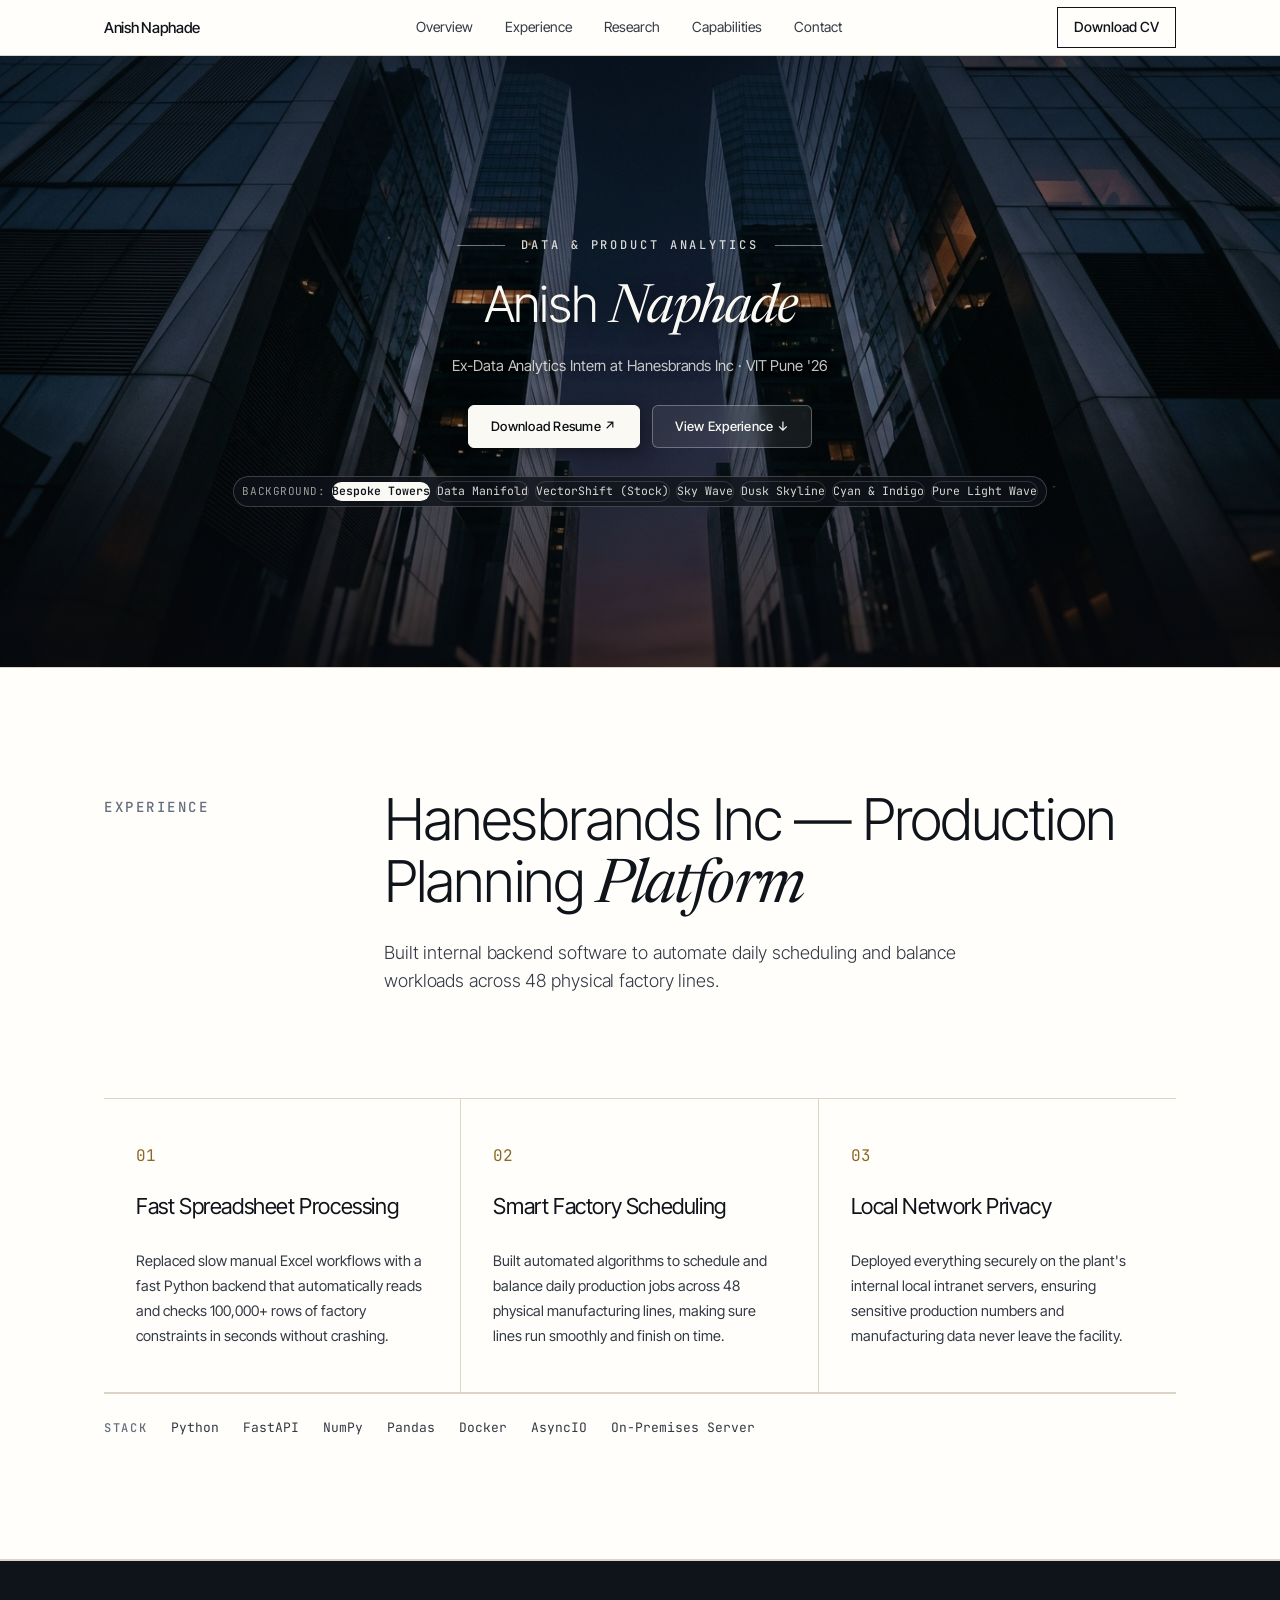
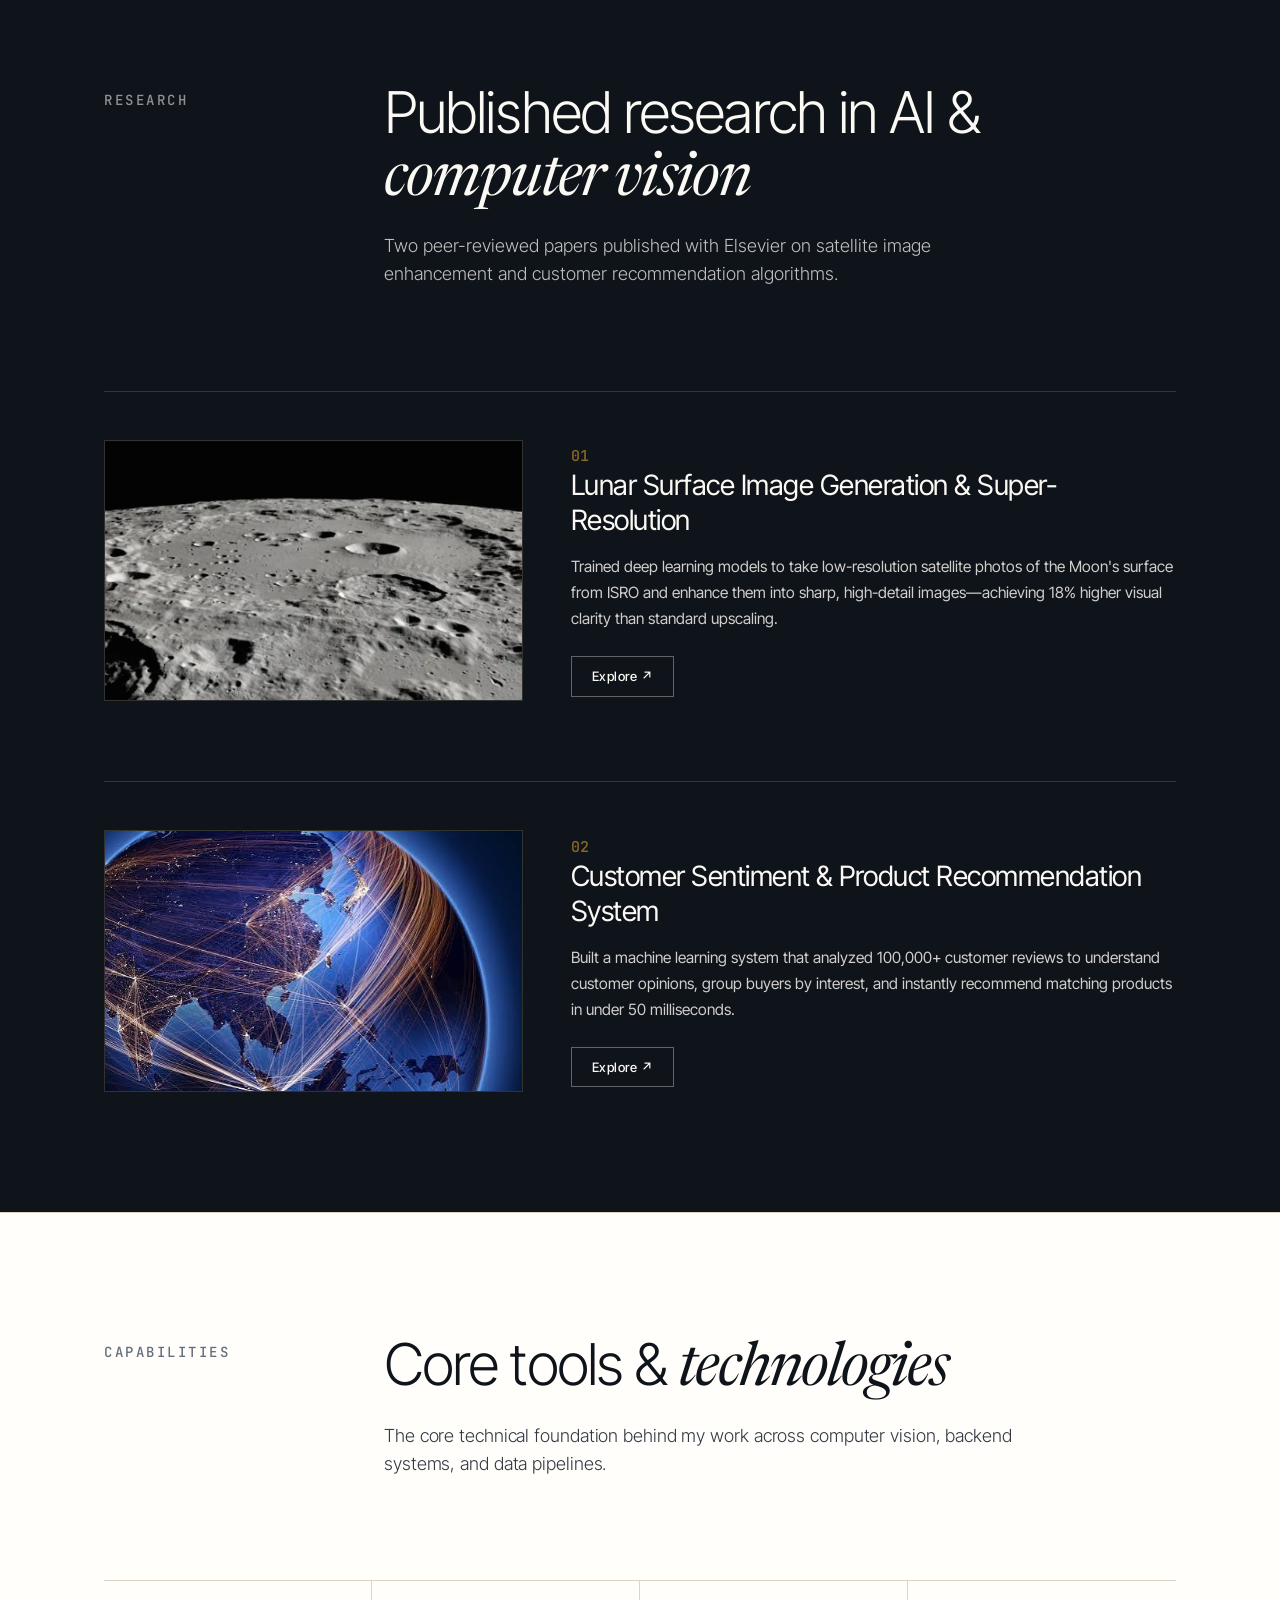
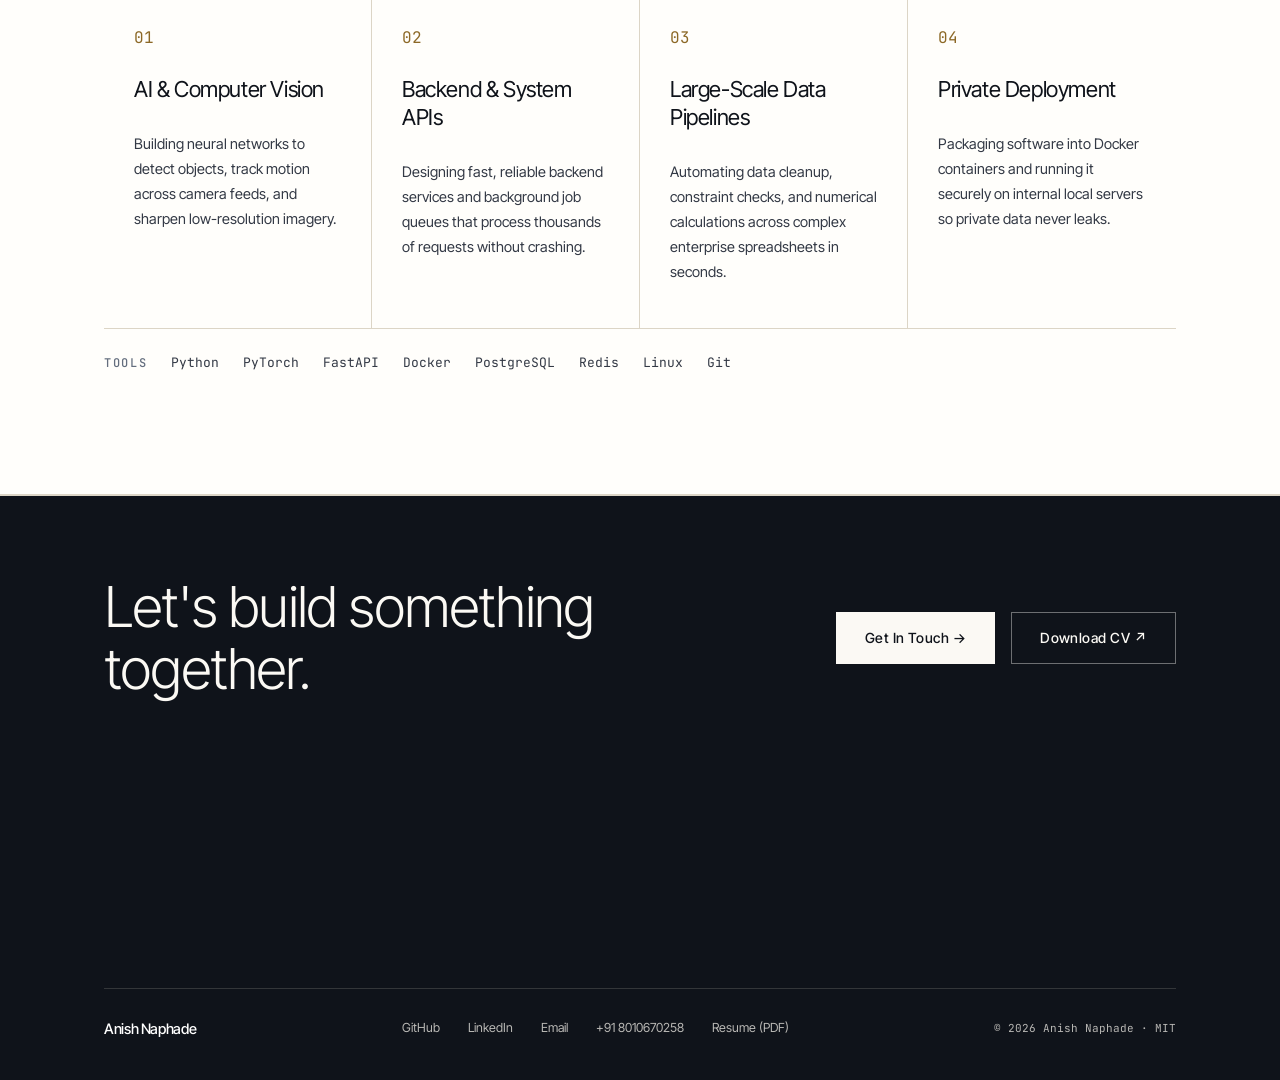
==== commit 5f27cb39: "build(dist): deploy bespoke towers and data manifold backgrounds" ====
--- a/index.html
+++ b/index.html
@@ -1,3 +1,3 @@
 <!DOCTYPE html><html lang="en"><head><style>@layer properties{@supports (((-webkit-hyphens:none)) and (not (margin-trim:inline))) or ((-moz-orient:inline) and (not (color:rgb(from red r g b)))){*,:before,:after,::backdrop{--tw-border-style:solid;--tw-font-weight:initial;--tw-tracking:initial;--tw-blur:initial;--tw-brightness:initial;--tw-contrast:initial;--tw-grayscale:initial;--tw-hue-rotate:initial;--tw-invert:initial;--tw-opacity:initial;--tw-saturate:initial;--tw-sepia:initial;--tw-drop-shadow:initial;--tw-drop-shadow-color:initial;--tw-drop-shadow-alpha:100%;--tw-drop-shadow-size:initial;--tw-duration:initial;--tw-scale-x:1;--tw-scale-y:1;--tw-scale-z:1}}}@layer theme{:root,:host{--font-sans:-apple-system, BlinkMacSystemFont, "Segoe UI", Roboto, "Helvetica Neue", "Noto Sans", Arial, sans-serif, "Apple Color Emoji", "Segoe UI Emoji", "Segoe UI Symbol", "Noto Color Emoji";--font-serif:ui-serif, Georgia, Cambria, "Times New Roman", Times, serif;--font-mono:ui-monospace, SFMono-Regular, Menlo, Monaco, Consolas, "Liberation Mono", "Courier New", monospace;--color-white:#fff;--spacing:.25rem;--font-weight-normal:400;--font-weight-medium:500;--tracking-tight:-.025em;--tracking-wider:.05em;--default-transition-duration:.15s;--default-transition-timing-function:cubic-bezier(.4, 0, .2, 1);--default-font-family:var(--font-sans);--default-mono-font-family:var(--font-mono)}}@layer base{*,:after,:before,::backdrop{box-sizing:border-box;border:0 solid;margin:0;padding:0}::file-selector-button{box-sizing:border-box;border:0 solid;margin:0;padding:0}html,:host{-webkit-text-size-adjust:100%;tab-size:4;line-height:1.5;font-family:var(--default-font-family,-apple-system, BlinkMacSystemFont, "Segoe UI", Roboto, "Helvetica Neue", "Noto Sans", Arial, sans-serif, "Apple Color Emoji", "Segoe UI Emoji", "Segoe UI Symbol", "Noto Color Emoji");font-feature-settings:var(--default-font-feature-settings,normal);font-variation-settings:var(--default-font-variation-settings,normal);-webkit-tap-highlight-color:transparent}hr{height:0;color:inherit;border-top-width:1px}abbr:where([title]){-webkit-text-decoration:underline dotted;text-decoration:underline dotted}h1,h2,h3,h4,h5,h6{font-size:inherit;font-weight:inherit}a{color:inherit;-webkit-text-decoration:inherit;-webkit-text-decoration:inherit;-webkit-text-decoration:inherit;-webkit-text-decoration:inherit;text-decoration:inherit}b,strong{font-weight:bolder}code,kbd,samp,pre{font-family:var(--default-mono-font-family,ui-monospace, SFMono-Regular, Menlo, Monaco, Consolas, "Liberation Mono", "Courier New", monospace);font-feature-settings:var(--default-mono-font-feature-settings,normal);font-variation-settings:var(--default-mono-font-variation-settings,normal);font-size:1em}small{font-size:80%}sub,sup{vertical-align:baseline;font-size:75%;line-height:0;position:relative}sub{bottom:-.25em}sup{top:-.5em}table{text-indent:0;border-color:inherit;border-collapse:collapse}:-moz-focusring:where(:not(iframe)){outline:auto}progress{vertical-align:baseline}summary{display:list-item}ol,ul,menu{list-style:none}img,svg,video,canvas,audio,iframe,embed,object{vertical-align:middle;display:block}img,video{max-width:100%;height:auto}button,input,select,optgroup,textarea{font:inherit;font-feature-settings:inherit;font-variation-settings:inherit;letter-spacing:inherit;color:inherit;opacity:1;background-color:#0000;border-radius:0}::file-selector-button{font:inherit;font-feature-settings:inherit;font-variation-settings:inherit;letter-spacing:inherit;color:inherit;opacity:1;background-color:#0000;border-radius:0}:where(select:is([multiple],[size])) optgroup{font-weight:bolder}:where(select:is([multiple],[size])) optgroup option{padding-inline-start:20px}::file-selector-button{margin-inline-end:4px}::placeholder{opacity:1}@supports (not ((-webkit-appearance:-apple-pay-button))) or (contain-intrinsic-size:1px){::placeholder{color:currentColor}@supports (color:color-mix(in lab, red, red)){::placeholder{color:color-mix(in oklab, currentcolor 50%, transparent)}}}textarea{resize:vertical}::-webkit-search-decoration{-webkit-appearance:none}::-webkit-date-and-time-value{min-height:1lh;text-align:inherit}::-webkit-datetime-edit{display:inline-flex}::-webkit-datetime-edit-fields-wrapper{padding:0}::-webkit-datetime-edit{padding-block:0}::-webkit-datetime-edit-year-field{padding-block:0}::-webkit-datetime-edit-month-field{padding-block:0}::-webkit-datetime-edit-day-field{padding-block:0}::-webkit-datetime-edit-hour-field{padding-block:0}::-webkit-datetime-edit-minute-field{padding-block:0}::-webkit-datetime-edit-second-field{padding-block:0}::-webkit-datetime-edit-millisecond-field{padding-block:0}::-webkit-datetime-edit-meridiem-field{padding-block:0}::-webkit-calendar-picker-indicator{line-height:1}:-moz-ui-invalid{box-shadow:none}button,input:where([type=button],[type=reset],[type=submit]){appearance:button}::file-selector-button{appearance:button}::-webkit-inner-spin-button{height:auto}::-webkit-outer-spin-button{height:auto}[hidden]:where(:not([hidden=until-found])){display:none!important}}@layer components;@layer utilities{.visible{visibility:visible}.absolute{position:absolute}.fixed{position:fixed}.relative{position:relative}.top-0{top:0}.right-0{right:0}.left-0{left:0}.z-\[200\]{z-index:200}.mt-6{margin-top:calc(var(--spacing) * 6)}.mb-3{margin-bottom:calc(var(--spacing) * 3)}.block{display:block}.flex{display:flex}.grid{display:grid}.hidden{display:none}.inline-flex{display:inline-flex}.h-full{height:100%}.min-h-screen{min-height:100vh}.w-full{width:100%}.shrink-0{flex-shrink:0}.cursor-pointer{cursor:pointer}.grid-cols-1{grid-template-columns:repeat(1,minmax(0,1fr))}.flex-col{flex-direction:column}.flex-wrap{flex-wrap:wrap}.items-center{align-items:center}.justify-between{justify-content:space-between}.justify-center{justify-content:center}.gap-1\.5{gap:calc(var(--spacing) * 1.5)}.gap-2{gap:calc(var(--spacing) * 2)}.gap-3{gap:calc(var(--spacing) * 3)}.gap-4{gap:calc(var(--spacing) * 4)}.gap-5{gap:calc(var(--spacing) * 5)}.gap-6{gap:calc(var(--spacing) * 6)}.gap-8{gap:calc(var(--spacing) * 8)}.gap-16{gap:calc(var(--spacing) * 16)}.overflow-hidden{overflow:hidden}.rounded-full{border-radius:2147483647px}.border{border-style:var(--tw-border-style);border-width:1px}.border-b{border-bottom-style:var(--tw-border-style);border-bottom-width:1px}.border-\[var\(--border\)\]{border-color:var(--border)}.object-cover{object-fit:cover}.px-2{padding-inline:calc(var(--spacing) * 2)}.px-2\.5{padding-inline:calc(var(--spacing) * 2.5)}.py-1{padding-block:var(--spacing)}.text-center{text-align:center}.font-mono{font-family:var(--font-mono)}.font-sans{font-family:var(--font-sans)}.font-serif{font-family:var(--font-serif)}.text-\[11\.5px\]{font-size:11.5px}.text-\[11px\]{font-size:11px}.text-\[14\.5px\]{font-size:14.5px}.text-\[15px\]{font-size:15px}.font-medium{--tw-font-weight:var(--font-weight-medium);font-weight:var(--font-weight-medium)}.font-normal{--tw-font-weight:var(--font-weight-normal);font-weight:var(--font-weight-normal)}.tracking-\[-0\.3px\]{--tw-tracking:-.3px;letter-spacing:-.3px}.tracking-tight{--tw-tracking:var(--tracking-tight);letter-spacing:var(--tracking-tight)}.tracking-wider{--tw-tracking:var(--tracking-wider);letter-spacing:var(--tracking-wider)}.text-white{color:var(--color-white)}.uppercase{text-transform:uppercase}.italic{font-style:italic}.no-underline{text-decoration-line:none}.antialiased{-webkit-font-smoothing:antialiased;-moz-osx-font-smoothing:grayscale}.filter{filter:var(--tw-blur,) var(--tw-brightness,) var(--tw-contrast,) var(--tw-grayscale,) var(--tw-hue-rotate,) var(--tw-invert,) var(--tw-saturate,) var(--tw-sepia,) var(--tw-drop-shadow,)}.transition{transition-property:color,background-color,border-color,outline-color,text-decoration-color,fill,stroke,--tw-gradient-from,--tw-gradient-via,--tw-gradient-to,opacity,box-shadow,transform,translate,scale,rotate,filter,-webkit-backdrop-filter,backdrop-filter,display,content-visibility,overlay,pointer-events;transition-timing-function:var(--tw-ease,var(--default-transition-timing-function));transition-duration:var(--tw-duration,var(--default-transition-duration))}.transition-all{transition-property:all;transition-timing-function:var(--tw-ease,var(--default-transition-timing-function));transition-duration:var(--tw-duration,var(--default-transition-duration))}.transition-colors{transition-property:color,background-color,border-color,outline-color,text-decoration-color,fill,stroke,--tw-gradient-from,--tw-gradient-via,--tw-gradient-to;transition-timing-function:var(--tw-ease,var(--default-transition-timing-function));transition-duration:var(--tw-duration,var(--default-transition-duration))}.transition-transform{transition-property:transform,translate,scale,rotate;transition-timing-function:var(--tw-ease,var(--default-transition-timing-function));transition-duration:var(--tw-duration,var(--default-transition-duration))}.duration-200{--tw-duration:.2s;transition-duration:.2s}.duration-500{--tw-duration:.5s;transition-duration:.5s}@media (hover:hover){.hover\:scale-105:hover{--tw-scale-x:105%;--tw-scale-y:105%;--tw-scale-z:105%;scale:var(--tw-scale-x) var(--tw-scale-y)}.hover\:bg-\[\#0F131A\]:hover{background-color:#0f131a}.hover\:bg-\[\#FBF9F4\]:hover{background-color:#fbf9f4}.hover\:bg-\[\#FCF9F0\]:hover{background-color:#fcf9f0}.hover\:bg-transparent:hover{background-color:#0000}.hover\:bg-white\/10:hover{background-color:#ffffff1a}@supports (color:color-mix(in lab, red, red)){.hover\:bg-white\/10:hover{background-color:color-mix(in oklab, var(--color-white) 10%, transparent)}}.hover\:text-\[\#0F131A\]:hover{color:#0f131a}.hover\:text-\[\#FBF9F4\]:hover{color:#fbf9f4}.hover\:text-white:hover{color:var(--color-white)}.hover\:opacity-90:hover{opacity:.9}}.active\:scale-\[0\.98\]:active{scale:.98}@media (min-width:40rem){.sm\:inline-flex{display:inline-flex}.sm\:grid-cols-2{grid-template-columns:repeat(2,minmax(0,1fr))}.sm\:flex-row{flex-direction:row}.sm\:gap-7{gap:calc(var(--spacing) * 7)}.sm\:border-r{border-right-style:var(--tw-border-style);border-right-width:1px}.sm\:border-r-0{border-right-style:var(--tw-border-style);border-right-width:0}}@media (min-width:48rem){.md\:col-span-5{grid-column:span 5/span 5}.md\:col-span-7{grid-column:span 7/span 7}.md\:flex{display:flex}.md\:grid-cols-3{grid-template-columns:repeat(3,minmax(0,1fr))}.md\:grid-cols-12{grid-template-columns:repeat(12,minmax(0,1fr))}.md\:grid-cols-\[240px_1fr\]{grid-template-columns:240px 1fr}.md\:gap-10{gap:calc(var(--spacing) * 10)}.md\:gap-12{gap:calc(var(--spacing) * 12)}.md\:gap-20{gap:calc(var(--spacing) * 20)}}@media (min-width:64rem){.lg\:grid-cols-4{grid-template-columns:repeat(4,minmax(0,1fr))}.lg\:flex-row{flex-direction:row}.lg\:items-center{align-items:center}.lg\:border-r{border-right-style:var(--tw-border-style);border-right-width:1px}.lg\:border-r-0{border-right-style:var(--tw-border-style);border-right-width:0}.lg\:border-b-0{border-bottom-style:var(--tw-border-style);border-bottom-width:0}}}:root{--bg:#fffefb;--bg-sand:#f4efe6;--bg-parchment:#efe9de;--bg-card:#fff;--bg-card-hover:#f9f6f0;--dark:#0f131a;--text-primary:#0f131a;--text-secondary:#333945;--text-muted:#646e7e;--text-light:#fbf9f4;--text-light-secondary:#fbf9f4e0;--text-light-muted:#f2efe8bf;--border:#dcd5c6;--border-strong:#c8bfad;--accent:#8c6826;--accent-gold:#8c6826;--accent-emerald:#059669;--sans:"Inter Tight", -apple-system, BlinkMacSystemFont, "Segoe UI", Roboto, sans-serif;--mono:"JetBrains Mono", ui-monospace, Menlo, Monaco, Consolas, monospace;--serif:"Newsreader", "Times New Roman", Georgia, serif}*{box-sizing:border-box;-webkit-font-smoothing:antialiased;-moz-osx-font-smoothing:grayscale;text-rendering:optimizelegibility;margin:0;padding:0}html{background-color:var(--bg);width:100%;margin:0;padding:0}body{background-color:var(--bg);width:100%;color:var(--text-primary);font-family:var(--sans);margin:0;padding:0;line-height:1.6}::selection{background:var(--dark);color:var(--text-light)}.font-sans{font-family:var(--sans)}.font-serif{font-family:var(--serif)}.font-mono{font-family:var(--mono)}.link-editorial{color:var(--text-muted);align-items:center;gap:6px;text-decoration:none;transition:color .2s;display:inline-flex;position:relative}.link-editorial:hover{color:var(--text-primary)}.link-editorial:after{content:"";transform-origin:100%;background-color:currentColor;width:100%;height:1px;transition:transform .25s cubic-bezier(.16,1,.3,1);position:absolute;bottom:-2px;left:0;transform:scaleX(0)}.link-editorial:hover:after{transform-origin:0;transform:scaleX(1)}@property --tw-border-style{syntax:"*";inherits:false;initial-value:solid}@property --tw-font-weight{syntax:"*";inherits:false}@property --tw-tracking{syntax:"*";inherits:false}@property --tw-blur{syntax:"*";inherits:false}@property --tw-brightness{syntax:"*";inherits:false}@property --tw-contrast{syntax:"*";inherits:false}@property --tw-grayscale{syntax:"*";inherits:false}@property --tw-hue-rotate{syntax:"*";inherits:false}@property --tw-invert{syntax:"*";inherits:false}@property --tw-opacity{syntax:"*";inherits:false}@property --tw-saturate{syntax:"*";inherits:false}@property --tw-sepia{syntax:"*";inherits:false}@property --tw-drop-shadow{syntax:"*";inherits:false}@property --tw-drop-shadow-color{syntax:"*";inherits:false}@property --tw-drop-shadow-alpha{syntax:"<percentage>";inherits:false;initial-value:100%}@property --tw-drop-shadow-size{syntax:"*";inherits:false}@property --tw-duration{syntax:"*";inherits:false}@property --tw-scale-x{syntax:"*";inherits:false;initial-value:1}@property --tw-scale-y{syntax:"*";inherits:false;initial-value:1}@property --tw-scale-z{syntax:"*";inherits:false;initial-value:1}
 
-</style><meta charSet="utf-8"/><meta name="viewport" content="width=device-width, initial-scale=1"/><link rel="preload" as="image" href="lunar-research.webp"/><link rel="preload" as="image" href="network-research.jpg"/><link rel="stylesheet" href="/_next/static/chunks/1a1480nq_bql-.css" data-precedence="next"/><link rel="preload" as="script" fetchPriority="low" href="/_next/static/chunks/0j1we3cwg31qe.js"/><script src="/_next/static/chunks/1cuyxw6v18rxx.js" async=""></script><script src="/_next/static/chunks/39_j1bdzreq0m.js" async=""></script><script src="/_next/static/chunks/turbopack-2u1d16houkiyo.js" async=""></script><script src="/_next/static/chunks/3qfy96eoyh-ek.js" async=""></script><script src="/_next/static/chunks/0sgqdc2i2m5pg.js" async=""></script><link rel="preload" href="https://fonts.googleapis.com/css2?family=Inter+Tight:wght@300;400;500;600&amp;family=Newsreader:ital,opsz,wght@0,6..72,300..700;1,6..72,300..700&amp;family=JetBrains+Mono:wght@400;500&amp;display=swap" as="style"/><title>Anish Naphade — AI &amp; Distributed Systems</title><meta name="description" content="Production systems architect and applied AI researcher. Fortune 500 backend infrastructure, 2× Scopus Elsevier published, VIT Pune &#x27;26."/><meta property="og:title" content="Anish Naphade — AI &amp; Distributed Systems"/><meta property="og:description" content="Production backend systems for 10M+ apparel units, 2× Scopus Elsevier published researcher, VIT Pune 8.68 CGPA."/><meta property="og:url" content="https://anishnaphade.github.io"/><meta property="og:site_name" content="Anish Naphade"/><meta property="og:type" content="website"/><meta name="twitter:card" content="summary"/><meta name="twitter:title" content="Anish Naphade — AI &amp; Distributed Systems"/><meta name="twitter:description" content="Production backend systems for 10M+ apparel units, 2× Scopus Elsevier published researcher, VIT Pune 8.68 CGPA."/><link rel="icon" href="/favicon.ico?favicon.117ezoe8m31dk.ico" sizes="48x48" type="image/x-icon"/><link rel="preconnect" href="https://fonts.googleapis.com"/><link rel="preconnect" href="https://fonts.gstatic.com" crossorigin="anonymous"/><link href="https://fonts.googleapis.com/css2?family=Inter+Tight:wght@300;400;500;600&amp;family=Newsreader:ital,opsz,wght@0,6..72,300..700;1,6..72,300..700&amp;family=JetBrains+Mono:wght@400;500&amp;display=swap" rel="stylesheet"/><script src="/_next/static/chunks/0cz1d0mv5g_q7.js" noModule=""></script></head><body class="min-h-screen antialiased"><div hidden=""><!--$--><!--/$--></div><div class="font-sans" style="background:var(--bg);color:var(--text-primary);width:100%;display:flex;flex-direction:column;align-items:center"><header class="fixed top-0 left-0 right-0 z-[200]" style="height:56px;background:rgba(255, 254, 251, 0.85);backdrop-filter:blur(12px);-webkit-backdrop-filter:blur(12px);border-bottom:1px solid var(--border);width:100%"><div style="max-width:1200px;margin:0 auto;padding:0 clamp(24px, 5vw, 64px);display:flex;height:100%;align-items:center;justify-content:space-between;width:100%;box-sizing:border-box"><a href="#" class="flex items-center gap-2 no-underline" style="color:var(--text-primary)"><span class="font-sans text-[15px] font-medium tracking-[-0.3px]">Anish Naphade</span></a><nav class="hidden md:flex items-center gap-8"><a href="#overview" class="no-underline transition-colors hover:text-[#0F131A]" style="font-size:14px;font-weight:400;color:var(--text-secondary);padding:6px 0">Overview</a><a href="#experience" class="no-underline transition-colors hover:text-[#0F131A]" style="font-size:14px;font-weight:400;color:var(--text-secondary);padding:6px 0">Experience</a><a href="#research" class="no-underline transition-colors hover:text-[#0F131A]" style="font-size:14px;font-weight:400;color:var(--text-secondary);padding:6px 0">Research</a><a href="#capabilities" class="no-underline transition-colors hover:text-[#0F131A]" style="font-size:14px;font-weight:400;color:var(--text-secondary);padding:6px 0">Capabilities</a><a href="#contact" class="no-underline transition-colors hover:text-[#0F131A]" style="font-size:14px;font-weight:400;color:var(--text-secondary);padding:6px 0">Contact</a></nav><a href="Anish_Naphade_Resume.pdf" target="_blank" rel="noopener noreferrer" class="hidden sm:inline-flex items-center no-underline transition-colors hover:bg-[#0F131A] hover:text-[#FBF9F4]" style="font-size:14px;font-weight:500;color:var(--text-primary);border:1px solid var(--text-primary);padding:8px 16px;border-radius:0">Download CV</a></div></header><section id="overview" class="relative flex flex-col items-center justify-center text-center overflow-hidden" style="margin-top:56px;min-height:clamp(520px, 68vh, 700px);background:#06080B;border-bottom:1px solid var(--border);padding:84px 24px 64px;width:100%;box-sizing:border-box;transition:background 0.3s ease"><div style="position:absolute;inset:0;background-image:url(&#x27;vectorshift-hero.jpg&#x27;);background-size:cover;background-position:center 25%;filter:saturate(0.20) brightness(1.02) contrast(1.05);z-index:0;transition:background-image 0.3s ease"></div><div style="position:absolute;inset:0;background:#14245a;mix-blend-mode:hard-light;opacity:0.75;z-index:1;pointer-events:none"></div><div style="position:absolute;inset:0;background:linear-gradient(180deg, rgba(8,11,18,0.20) 0%, rgba(8,11,18,0.08) 35%, rgba(8,11,18,0.68) 75%, rgba(8,11,18,0.92) 100%);z-index:2;pointer-events:none"></div><div style="position:relative;z-index:3;max-width:920px;margin:0 auto;padding:16px 24px;width:100%;box-sizing:border-box;text-align:center;display:flex;flex-direction:column;align-items:center"><div style="display:inline-flex;align-items:center;justify-content:center;gap:16px;margin-bottom:20px"><span style="width:48px;height:1px;background:rgba(251, 249, 244, 0.45)"></span><span class="font-mono" style="font-size:12px;font-weight:500;letter-spacing:0.24em;text-transform:uppercase;color:rgba(251, 249, 244, 0.85)">Data &amp; Product Analytics</span><span style="width:48px;height:1px;background:rgba(251, 249, 244, 0.45)"></span></div><h1 class="font-sans" style="font-size:clamp(34px, 4vw, 50px);font-weight:300;line-height:1.12;letter-spacing:-0.025em;color:#FBF9F4;margin-bottom:16px;text-shadow:0 2px 24px rgba(0, 0, 0, 0.7)">Anish<!-- --> <span class="font-serif italic font-normal" style="font-size:1.08em;color:inherit">Naphade</span></h1><p class="font-sans" style="font-size:15px;font-weight:400;line-height:1.5;letter-spacing:-0.005em;color:rgba(251, 249, 244, 0.78);max-width:560px;margin:0 auto 28px;text-shadow:0 1px 12px rgba(0, 0, 0, 0.4)">Ex-Data Analytics Intern at Hanesbrands Inc · VIT Pune &#x27;26</p><div class="flex flex-wrap items-center justify-center gap-3"><a href="Anish_Naphade_Resume.pdf" target="_blank" rel="noopener noreferrer" class="inline-flex items-center no-underline transition-all hover:opacity-90 active:scale-[0.98]" style="font-size:13px;font-weight:500;letter-spacing:0.02em;background:#FBF9F4;border:1px solid #FBF9F4;color:#0A0D14;padding:10px 22px;border-radius:6px;box-shadow:0 4px 16px rgba(0,0,0,0.4)">Download Resume ↗</a><a href="#experience" class="inline-flex items-center no-underline transition-all hover:bg-white/10 active:scale-[0.98]" style="font-size:13px;font-weight:500;letter-spacing:0.02em;background:rgba(255, 255, 255, 0.08);border:1px solid rgba(251, 249, 244, 0.3);color:#FBF9F4;padding:10px 22px;border-radius:6px;backdrop-filter:blur(8px);-webkit-backdrop-filter:blur(8px)">View Experience ↓</a></div><div class="inline-flex flex-wrap items-center justify-center gap-1.5" style="margin-top:28px;padding:4px 8px;border-radius:9999px;background:rgba(15, 19, 26, 0.75);border:1px solid rgba(251, 249, 244, 0.2);backdrop-filter:blur(12px);-webkit-backdrop-filter:blur(12px)"><span class="font-mono text-[11px] uppercase tracking-wider px-2" style="color:rgba(251, 249, 244, 0.6)">Background:</span><button type="button" class="font-mono text-[11.5px] px-2.5 py-1 transition-all cursor-pointer rounded-full" style="background:#FBF9F4;color:#0F131A;border:none;font-weight:600">VectorShift Towers</button><button type="button" class="font-mono text-[11.5px] px-2.5 py-1 transition-all cursor-pointer rounded-full" style="background:transparent;color:rgba(251, 249, 244, 0.85);border:1px solid rgba(251, 249, 244, 0.15);font-weight:400">Tinted Sky Wave</button><button type="button" class="font-mono text-[11.5px] px-2.5 py-1 transition-all cursor-pointer rounded-full" style="background:transparent;color:rgba(251, 249, 244, 0.85);border:1px solid rgba(251, 249, 244, 0.15);font-weight:400">Dusk Skyline</button><button type="button" class="font-mono text-[11.5px] px-2.5 py-1 transition-all cursor-pointer rounded-full" style="background:transparent;color:rgba(251, 249, 244, 0.85);border:1px solid rgba(251, 249, 244, 0.15);font-weight:400">Cyan &amp; Indigo</button><button type="button" class="font-mono text-[11.5px] px-2.5 py-1 transition-all cursor-pointer rounded-full" style="background:transparent;color:rgba(251, 249, 244, 0.85);border:1px solid rgba(251, 249, 244, 0.15);font-weight:400">Crimson Mesh</button><button type="button" class="font-mono text-[11.5px] px-2.5 py-1 transition-all cursor-pointer rounded-full" style="background:transparent;color:rgba(251, 249, 244, 0.85);border:1px solid rgba(251, 249, 244, 0.15);font-weight:400">Purple Grain</button><button type="button" class="font-mono text-[11.5px] px-2.5 py-1 transition-all cursor-pointer rounded-full" style="background:transparent;color:rgba(251, 249, 244, 0.85);border:1px solid rgba(251, 249, 244, 0.15);font-weight:400">Pure Light Wave</button></div></div></section><section id="experience" style="padding:120px 0;border-bottom:1px solid var(--border);background:var(--bg);width:100%"><div style="max-width:1200px;margin:0 auto;padding:0 clamp(24px, 5vw, 64px);width:100%;box-sizing:border-box"><div class="grid grid-cols-1 md:grid-cols-[240px_1fr] gap-8 md:gap-10" style="margin-bottom:clamp(64px, 8vw, 104px)"><span class="font-mono" style="font-size:14px;font-weight:500;letter-spacing:2.52px;text-transform:uppercase;color:var(--text-muted);padding-top:8px">Experience</span><div><h2 class="font-sans" style="font-size:clamp(32px, 4.5vw, 60px);font-weight:300;line-height:1.08;letter-spacing:-1.9px;color:var(--text-primary);margin-bottom:18px">Hanesbrands Inc — Production Planning<!-- --> <span class="font-serif italic font-normal" style="font-size:1.06em;color:var(--text-primary)">Platform</span></h2><p class="font-sans" style="font-size:18px;font-weight:300;line-height:28px;letter-spacing:-0.095px;color:var(--text-secondary);max-width:640px">Built internal backend software to automate daily scheduling and balance workloads across 48 physical factory lines.</p></div></div><div class="grid grid-cols-1 md:grid-cols-3" style="border-top:1px solid var(--border);border-bottom:1px solid var(--border)"><div class="transition-colors hover:bg-[#FCF9F0]" style="padding:44px 32px;border-right:1px solid var(--border);border-bottom:1px solid var(--border);display:flex;flex-direction:column"><span class="font-mono block" style="font-size:16px;font-weight:400;color:var(--accent);margin-bottom:24px">01</span><h3 class="font-sans" style="font-size:22px;font-weight:400;letter-spacing:-0.4px;color:var(--text-primary);line-height:1.28;margin-bottom:28px">Fast Spreadsheet Processing</h3><p class="font-sans" style="font-size:14.5px;font-weight:400;line-height:25px;color:var(--text-secondary)">Replaced slow manual Excel workflows with a fast Python backend that automatically reads and checks 100,000+ rows of factory constraints in seconds without crashing.</p></div><div class="transition-colors hover:bg-[#FCF9F0]" style="padding:44px 32px;border-right:1px solid var(--border);border-bottom:1px solid var(--border);display:flex;flex-direction:column"><span class="font-mono block" style="font-size:16px;font-weight:400;color:var(--accent);margin-bottom:24px">02</span><h3 class="font-sans" style="font-size:22px;font-weight:400;letter-spacing:-0.4px;color:var(--text-primary);line-height:1.28;margin-bottom:28px">Smart Factory Scheduling</h3><p class="font-sans" style="font-size:14.5px;font-weight:400;line-height:25px;color:var(--text-secondary)">Built automated algorithms to schedule and balance daily production jobs across 48 physical manufacturing lines, making sure lines run smoothly and finish on time.</p></div><div class="transition-colors hover:bg-[#FCF9F0]" style="padding:44px 32px;border-right:none;border-bottom:1px solid var(--border);display:flex;flex-direction:column"><span class="font-mono block" style="font-size:16px;font-weight:400;color:var(--accent);margin-bottom:24px">03</span><h3 class="font-sans" style="font-size:22px;font-weight:400;letter-spacing:-0.4px;color:var(--text-primary);line-height:1.28;margin-bottom:28px">Local Network Privacy</h3><p class="font-sans" style="font-size:14.5px;font-weight:400;line-height:25px;color:var(--text-secondary)">Deployed everything securely on the plant&#x27;s internal local intranet servers, ensuring sensitive production numbers and manufacturing data never leave the facility.</p></div></div><div class="flex flex-wrap items-center gap-6 mt-6" style="padding-top:24px"><span class="font-mono" style="font-size:12px;font-weight:500;letter-spacing:1.68px;text-transform:uppercase;color:var(--text-muted)">Stack</span><span class="font-mono" style="font-size:13px;font-weight:400;color:var(--text-secondary)">Python</span><span class="font-mono" style="font-size:13px;font-weight:400;color:var(--text-secondary)">FastAPI</span><span class="font-mono" style="font-size:13px;font-weight:400;color:var(--text-secondary)">NumPy</span><span class="font-mono" style="font-size:13px;font-weight:400;color:var(--text-secondary)">Pandas</span><span class="font-mono" style="font-size:13px;font-weight:400;color:var(--text-secondary)">Docker</span><span class="font-mono" style="font-size:13px;font-weight:400;color:var(--text-secondary)">AsyncIO</span><span class="font-mono" style="font-size:13px;font-weight:400;color:var(--text-secondary)">On-Premises Server</span></div></div></section><section id="research" style="padding:120px 0;border-top:1px solid var(--border);border-bottom:1px solid var(--border);background:var(--dark);color:var(--text-light);width:100%"><div style="max-width:1200px;margin:0 auto;padding:0 clamp(24px, 5vw, 64px);width:100%;box-sizing:border-box"><div class="grid grid-cols-1 md:grid-cols-[240px_1fr] gap-8 md:gap-10" style="margin-bottom:clamp(64px, 8vw, 104px)"><span class="font-mono" style="font-size:14px;font-weight:500;letter-spacing:2.52px;text-transform:uppercase;color:rgba(251, 249, 244, 0.55);padding-top:8px">Research</span><div><h2 class="font-sans" style="font-size:clamp(32px, 4.5vw, 60px);font-weight:300;line-height:1.08;letter-spacing:-1.9px;color:var(--text-light);margin-bottom:18px">Published research in AI &amp;<!-- --> <span class="font-serif italic font-normal" style="font-size:1.06em;color:var(--text-light)">computer vision</span></h2><p class="font-sans" style="font-size:18px;font-weight:300;line-height:28px;color:rgba(251, 249, 244, 0.75);max-width:640px">Two peer-reviewed papers published with Elsevier on satellite image enhancement and customer recommendation algorithms.</p></div></div><div class="flex flex-col gap-16 md:gap-20"><div class="grid grid-cols-1 md:grid-cols-12 gap-8 md:gap-12 items-center" style="padding-top:48px;border-top:1px solid rgba(251, 249, 244, 0.15)"><div class="md:col-span-5"><div class="overflow-hidden" style="border:1px solid rgba(251, 249, 244, 0.2);aspect-ratio:16 / 10;width:100%;background:#000"><img src="lunar-research.webp" alt="Lunar Surface Image Generation &amp; Super-Resolution" class="w-full h-full object-cover transition-transform duration-500 hover:scale-105" style="display:block"/></div></div><div class="md:col-span-7 flex flex-col justify-center"><span class="font-mono block mb-3" style="font-size:15px;font-weight:500;color:var(--accent)">01</span><h3 class="font-sans" style="font-size:clamp(22px, 2.4vw, 28px);font-weight:400;letter-spacing:-0.5px;color:var(--text-light);line-height:1.25;margin-bottom:16px">Lunar Surface Image Generation &amp; Super-Resolution</h3><p class="font-sans" style="font-size:15.5px;font-weight:400;line-height:26px;color:rgba(251, 249, 244, 0.82);margin-bottom:24px">Trained deep learning models to take low-resolution satellite photos of the Moon&#x27;s surface from ISRO and enhance them into sharp, high-detail images—achieving 18% higher visual clarity than standard upscaling.</p><div><a href="https://github.com/AnishNaphade/Lunar-Image-Generation-and-Super-Resolution" target="_blank" rel="noopener noreferrer" class="inline-flex items-center gap-2 no-underline transition-all duration-200 hover:bg-[#FBF9F4] hover:text-[#0F131A]" style="font-size:13px;font-weight:500;letter-spacing:0.5px;color:var(--text-light);border:1px solid rgba(251, 249, 244, 0.35);padding:9px 20px">Explore ↗</a></div></div></div><div class="grid grid-cols-1 md:grid-cols-12 gap-8 md:gap-12 items-center" style="padding-top:48px;border-top:1px solid rgba(251, 249, 244, 0.15)"><div class="md:col-span-5"><div class="overflow-hidden" style="border:1px solid rgba(251, 249, 244, 0.2);aspect-ratio:16 / 10;width:100%;background:#000"><img src="network-research.jpg" alt="Customer Sentiment &amp; Product Recommendation System" class="w-full h-full object-cover transition-transform duration-500 hover:scale-105" style="display:block"/></div></div><div class="md:col-span-7 flex flex-col justify-center"><span class="font-mono block mb-3" style="font-size:15px;font-weight:500;color:var(--accent)">02</span><h3 class="font-sans" style="font-size:clamp(22px, 2.4vw, 28px);font-weight:400;letter-spacing:-0.5px;color:var(--text-light);line-height:1.25;margin-bottom:16px">Customer Sentiment &amp; Product Recommendation System</h3><p class="font-sans" style="font-size:15.5px;font-weight:400;line-height:26px;color:rgba(251, 249, 244, 0.82);margin-bottom:24px">Built a machine learning system that analyzed 100,000+ customer reviews to understand customer opinions, group buyers by interest, and instantly recommend matching products in under 50 milliseconds.</p><div><a href="https://github.com/AnishNaphade/sentiment-customer-recommendation" target="_blank" rel="noopener noreferrer" class="inline-flex items-center gap-2 no-underline transition-all duration-200 hover:bg-[#FBF9F4] hover:text-[#0F131A]" style="font-size:13px;font-weight:500;letter-spacing:0.5px;color:var(--text-light);border:1px solid rgba(251, 249, 244, 0.35);padding:9px 20px">Explore ↗</a></div></div></div></div></div></section><section id="capabilities" style="padding:120px 0;border-bottom:1px solid var(--border);background:var(--bg);width:100%"><div style="max-width:1200px;margin:0 auto;padding:0 clamp(24px, 5vw, 64px);width:100%;box-sizing:border-box"><div class="grid grid-cols-1 md:grid-cols-[240px_1fr] gap-8 md:gap-10" style="margin-bottom:clamp(64px, 8vw, 104px)"><span class="font-mono" style="font-size:14px;font-weight:500;letter-spacing:2.52px;text-transform:uppercase;color:var(--text-muted);padding-top:8px">Capabilities</span><div><h2 class="font-sans" style="font-size:clamp(32px, 4.5vw, 60px);font-weight:300;line-height:1.08;letter-spacing:-1.9px;color:var(--text-primary);margin-bottom:18px">Core tools &amp;<!-- --> <span class="font-serif italic font-normal" style="font-size:1.06em;color:var(--text-primary)">technologies</span></h2><p class="font-sans" style="font-size:18px;font-weight:300;line-height:28px;letter-spacing:-0.095px;color:var(--text-secondary);max-width:640px">The core technical foundation behind my work across computer vision, backend systems, and data pipelines.</p></div></div><div class="grid grid-cols-1 sm:grid-cols-2 lg:grid-cols-4" style="border-top:1px solid var(--border);border-bottom:1px solid var(--border)"><div class="transition-colors hover:bg-[#FCF9F0] flex flex-col sm:border-r lg:border-r border-b lg:border-b-0 border-[var(--border)]" style="padding:44px 30px"><span class="font-mono block" style="font-size:16px;font-weight:400;color:var(--accent);margin-bottom:24px">01</span><h3 class="font-sans" style="font-size:22px;font-weight:400;letter-spacing:-0.4px;color:var(--text-primary);line-height:1.28;margin-bottom:28px">AI &amp; Computer Vision</h3><p class="font-sans" style="font-size:14.5px;font-weight:400;line-height:25px;color:var(--text-secondary)">Building neural networks to detect objects, track motion across camera feeds, and sharpen low-resolution imagery.</p></div><div class="transition-colors hover:bg-[#FCF9F0] flex flex-col sm:border-r-0 lg:border-r border-b lg:border-b-0 border-[var(--border)]" style="padding:44px 30px"><span class="font-mono block" style="font-size:16px;font-weight:400;color:var(--accent);margin-bottom:24px">02</span><h3 class="font-sans" style="font-size:22px;font-weight:400;letter-spacing:-0.4px;color:var(--text-primary);line-height:1.28;margin-bottom:28px">Backend &amp; System APIs</h3><p class="font-sans" style="font-size:14.5px;font-weight:400;line-height:25px;color:var(--text-secondary)">Designing fast, reliable backend services and background job queues that process thousands of requests without crashing.</p></div><div class="transition-colors hover:bg-[#FCF9F0] flex flex-col sm:border-r lg:border-r border-b lg:border-b-0 border-[var(--border)]" style="padding:44px 30px"><span class="font-mono block" style="font-size:16px;font-weight:400;color:var(--accent);margin-bottom:24px">03</span><h3 class="font-sans" style="font-size:22px;font-weight:400;letter-spacing:-0.4px;color:var(--text-primary);line-height:1.28;margin-bottom:28px">Large-Scale Data Pipelines</h3><p class="font-sans" style="font-size:14.5px;font-weight:400;line-height:25px;color:var(--text-secondary)">Automating data cleanup, constraint checks, and numerical calculations across complex enterprise spreadsheets in seconds.</p></div><div class="transition-colors hover:bg-[#FCF9F0] flex flex-col sm:border-r-0 lg:border-r-0 border-b lg:border-b-0 border-[var(--border)]" style="padding:44px 30px"><span class="font-mono block" style="font-size:16px;font-weight:400;color:var(--accent);margin-bottom:24px">04</span><h3 class="font-sans" style="font-size:22px;font-weight:400;letter-spacing:-0.4px;color:var(--text-primary);line-height:1.28;margin-bottom:28px">Private Deployment</h3><p class="font-sans" style="font-size:14.5px;font-weight:400;line-height:25px;color:var(--text-secondary)">Packaging software into Docker containers and running it securely on internal local servers so private data never leaks.</p></div></div><div class="flex flex-wrap items-center gap-6 mt-6" style="padding-top:24px"><span class="font-mono" style="font-size:12px;font-weight:500;letter-spacing:1.68px;text-transform:uppercase;color:var(--text-muted)">Tools</span><span class="font-mono" style="font-size:13px;font-weight:400;color:var(--text-secondary)">Python</span><span class="font-mono" style="font-size:13px;font-weight:400;color:var(--text-secondary)">PyTorch</span><span class="font-mono" style="font-size:13px;font-weight:400;color:var(--text-secondary)">FastAPI</span><span class="font-mono" style="font-size:13px;font-weight:400;color:var(--text-secondary)">Docker</span><span class="font-mono" style="font-size:13px;font-weight:400;color:var(--text-secondary)">PostgreSQL</span><span class="font-mono" style="font-size:13px;font-weight:400;color:var(--text-secondary)">Redis</span><span class="font-mono" style="font-size:13px;font-weight:400;color:var(--text-secondary)">Linux</span><span class="font-mono" style="font-size:13px;font-weight:400;color:var(--text-secondary)">Git</span></div></div></section><footer id="contact" style="background:var(--dark);border-top:1px solid var(--border);min-height:65vh;display:flex;flex-direction:column;justify-content:space-between;align-items:center;padding:80px 0 40px;box-sizing:border-box;width:100%"><div style="max-width:1200px;margin:0 auto;padding:0 clamp(24px, 5vw, 64px);width:100%;box-sizing:border-box"><div class="flex flex-col lg:flex-row lg:items-center justify-between gap-8"><div><h2 class="font-sans" style="font-size:clamp(34px, 4.4vw, 60px);font-weight:300;line-height:1.1;letter-spacing:-1.8px;color:var(--text-light)">Let&#x27;s build something together.</h2></div><div class="flex flex-wrap items-center gap-4 shrink-0"><a href="mailto:anishnaphade@gmail.com" class="inline-flex items-center no-underline transition-colors hover:bg-transparent hover:text-[#FBF9F4]" style="font-size:14px;font-weight:500;letter-spacing:0.45px;background:var(--text-light);border:1px solid var(--text-light);color:var(--dark);padding:14px 28px;border-radius:0">Get In Touch →</a><a href="Anish_Naphade_Resume.pdf" target="_blank" rel="noopener noreferrer" class="inline-flex items-center no-underline transition-colors hover:bg-[#FBF9F4] hover:text-[#0F131A]" style="font-size:14px;font-weight:500;letter-spacing:0.45px;background:transparent;border:1px solid rgba(251, 249, 244, 0.4);color:var(--text-light);padding:14px 28px;border-radius:0">Download CV ↗</a></div></div></div><div style="max-width:1200px;margin:0 auto;padding:0 clamp(24px, 5vw, 64px);width:100%;box-sizing:border-box"><div class="flex flex-col sm:flex-row items-center justify-between gap-5" style="padding-top:28px;border-top:1px solid rgba(217, 211, 197, 0.18);font-size:12.5px"><span class="font-sans text-[14.5px] font-medium tracking-tight text-white">Anish Naphade</span><nav class="flex flex-wrap items-center justify-center gap-5 sm:gap-7"><a href="https://github.com/AnishNaphade" target="_blank" rel="noopener noreferrer" class="no-underline transition-colors hover:text-white" style="color:var(--text-light-muted)">GitHub</a><a href="https://linkedin.com/in/anishnaphade" target="_blank" rel="noopener noreferrer" class="no-underline transition-colors hover:text-white" style="color:var(--text-light-muted)">LinkedIn</a><a href="mailto:anishnaphade@gmail.com" rel="noopener noreferrer" class="no-underline transition-colors hover:text-white" style="color:var(--text-light-muted)">Email</a><a href="tel:+918010670258" rel="noopener noreferrer" class="no-underline transition-colors hover:text-white" style="color:var(--text-light-muted)">+91 8010670258</a><a href="Anish_Naphade_Resume.pdf" target="_blank" rel="noopener noreferrer" class="no-underline transition-colors hover:text-white" style="color:var(--text-light-muted)">Resume (PDF)</a></nav><span class="font-mono text-[11px]" style="color:var(--text-light-muted)">© 2026 Anish Naphade · MIT</span></div></div></footer></div><!--$--><!--/$--><script id="_R_">(globalThis["TURBOPACK"] || (globalThis["TURBOPACK"] = [])).push({"otherChunks":["static/chunks/0j1we3cwg31qe.js","static/chunks/1cuyxw6v18rxx.js","static/chunks/39_j1bdzreq0m.js"],"runtimeModuleIds":[94553]});</script><script src="/_next/static/chunks/0j1we3cwg31qe.js" async=""></script><script>(self.__next_f=self.__next_f||[]).push([0])</script><script>self.__next_f.push([1,"1:\"$Sreact.fragment\"\n2:\"/_next/static/chunks/3qfy96eoyh-ek.js\"\n3:I[39756,[\"$2\"],\"default\"]\n4:I[37457,[\"$2\"],\"default\"]\n6:I[47257,[\"$2\"],\"ClientPageRoot\"]\n7:\"/_next/static/chunks/0sgqdc2i2m5pg.js\"\n8:I[52683,[\"$2\",\"$7\"],\"default\"]\nb:I[97367,[\"$2\"],\"OutletBoundary\"]\nc:\"$Sreact.suspense\"\ne:\"ViewportBoundary\"\nf:I[97367,[\"$2\"],\"$e\"]\n11:\"MetadataBoundary\"\n12:I[97367,[\"$2\"],\"$11\"]\n14:I[68027,[\"$2\"],\"default\",1]\n:HL[\"/_next/static/chunks/1a1480nq_bql-.css\",\"style\"]\n:HL[\"https://fonts.googleapis.com/css2?family=Inter+Tight:wght@300;400;500;600\u0026family=Newsreader:ital,opsz,wght@0,6..72,300..700;1,6..72,300..700\u0026family=JetBrains+Mono:wght@400;500\u0026display=swap\",\"style\"]\n5:[[\"children\",{\"s\":\"__PAGE__\",\"h\":512,\"d\":{\"r\":[\"$\",\"$1\",\"c\",{\"children\":[[\"$\",\"$L6\",null,{\"Component\":\"$8\",\"serverProvidedParams\":{\"searchParams\":{},\"params\":{},\"promises\":[\"$@9\",\"$@a\"]}}],[[\"$\",\"script\",\"script-0\",{\"src\":\"/_next/static/chunks/0sgqdc2i2m5pg.js\",\"async\":true,\"nonce\":\"$undefined\"}]],[\"$\",\"$Lb\",null,{\"children\":[\"$\",\"$c\",null,{\"name\":\"Next.MetadataOutlet\",\"children\":\"$@d\"}]}]]}],\"p\":false,\"v\":null}}]]\n0:{\"P\":null,\"c\":[\"\",\"\"],\"q\":\"\",\"i\":false,\"t\":{\"t\":{\"s\":\"\",\"h\":528,\"d\":{\"r\":[\"$\",\"$1\",\"c\",{\"children\":[[[\"$\",\"link\",\"0\",{\"rel\":\"stylesheet\",\"href\":\"/_next/static/chunks/1a1480nq_bql-.css\",\"precedence\":\"next\",\"crossOrigin\":\"$undefined\",\"nonce\":\"$undefined\"}],[\"$\",\"script\",\"script-0\",{\"src\":\"/_next/static/chunks/3qfy96eoyh-ek.js\",\"async\":true,\"nonce\":\"$undefined\"}]],[\"$\",\"html\",null,{\"lang\":\"en\",\"children\":[[\"$\",\"head\",null,{\"children\":[[\"$\",\"link\",null,{\"rel\":\"preconnect\",\"href\":\"https://fonts.googleapis.com\"}],[\"$\",\"link\",null,{\"rel\":\"preconnect\",\"href\":\"https://fonts.gstatic.com\",\"crossOrigin\":\"anonymous\"}],[\"$\",\"link\",null,{\"href\":\"https://fonts.googleapis.com/css2?family=Inter+Tight:wght@300;400;500;600\u0026family=Newsreader:ital,opsz,wght@0,6..72,300..700;1,6..72,300..700\u0026family=JetBrains+Mono:wght@400;500\u0026display=swap\",\"rel\":\"stylesheet\"}]]}],[\"$\",\"body\",null,{\"className\":\"min-h-screen antialiased\",\"children\":[\"$\",\"$L3\",null,{\"parallelRouterKey\":\"children\",\"error\":\"$undefined\",\"errorStyles\":\"$undefined\",\"errorScripts\":\"$undefined\",\"template\":[\"$\",\"$L4\",null,{}],\"templateStyles\":\"$undefined\",\"templateScripts\":\"$undefined\",\"notFound\":[[[\"$\",\"title\",null,{\"children\":\"404: This page could not be found.\"}],[\"$\",\"div\",null,{\"style\":{\"fontFamily\":\"system-ui,\\\"Segoe UI\\\",Roboto,Helvetica,Arial,sans-serif,\\\"Apple Color Emoji\\\",\\\"Segoe UI Emoji\\\"\",\"height\":\"100vh\",\"textAlign\":\"center\",\"display\":\"flex\",\"flexDirection\":\"column\",\"alignItems\":\"center\",\"justifyContent\":\"center\"},\"children\":[\"$\",\"div\",null,{\"children\":[[\"$\",\"style\",null,{\"dangerouslySetInnerHTML\":{\"__html\":\"body{color:#000;background:#fff;margin:0}.next-error-h1{border-right:1px solid rgba(0,0,0,.3)}@media (prefers-color-scheme:dark){body{color:#fff;background:#000}.next-error-h1{border-right:1px solid rgba(255,255,255,.3)}}\"}}],[\"$\",\"h1\",null,{\"className\":\"next-error-h1\",\"style\":{\"display\":\"inline-block\",\"margin\":\"0 20px 0 0\",\"padding\":\"0 23px 0 0\",\"fontSize\":24,\"fontWeight\":500,\"verticalAlign\":\"top\",\"lineHeight\":\"49px\"},\"children\":404}],[\"$\",\"div\",null,{\"style\":{\"display\":\"inline-block\"},\"children\":[\"$\",\"h2\",null,{\"style\":{\"fontSize\":14,\"fontWeight\":400,\"lineHeight\":\"49px\",\"margin\":0},\"children\":\"This page could not be found.\"}]}]]}]}]],[]],\"forbidden\":\"$undefined\",\"unauthorized\":\"$undefined\"}]}]]}]]}],\"p\":false,\"v\":null},\"c\":\"$Q5\"},\"h\":{\"r\":[\"$\",\"$1\",\"h\",{\"children\":[null,[\"$\",\"$Lf\",null,{\"children\":\"$L10\"}],[\"$\",\"$L12\",null,{\"children\":[[\"$\",\"div\",null,{\"hidden\":true,\"children\":[\"$\",\"$c\",null,{\"name\":\"Next.Metadata\",\"children\":\"$L13\"}]}],null]}],null]}],\"p\":false,\"v\":null}},\"m\":\"$undefined\",\"G\":[\"$14\",[[\"$\",\"link\",\"0\",{\"rel\":\"stylesheet\",\"href\":\"/_next/static/chunks/1a1480nq_bql-.css\",\"precedence\":\"next\",\"crossOrigin\":\"$undefined\",\"nonce\":\"$undefined\"}]]],\"S\":true,\"r\":\"$undefined\",\"s\":\"$undefined\",\"a\":\"$undefined\",\"l\":\"$undefined\",\"p\":\"$undefined\",\"d\":\"$undefined\",\"b\":\"4-VRe_ttZxTUn6KQbQ8_L\"}\n9:{}\na:\"$5:0:1:d:r:props:children:0:props:serverProvidedParams:params\"\n10:[[\"$\",\"meta\",\"0\",{\"charSet\":\"utf-8\"}],[\"$\",\"meta\",\"1\",{\"name\":\"viewport\",\"content\":\"width=device-width, initial-scale=1\"}]]\n15:I[27201,[\"$2\"],\"IconMark\"]\nd:null\n13:[[\"$\",\"title\",\"0\",{\"children\":\"Anish Naphade — AI \u0026 Distributed Systems\"}],[\"$\",\"meta\",\"1\",{\"name\":\"description\",\"content\":\"Production systems architect and applied AI researcher. Fortune 500 backend infrastructure, 2× Scopus Elsevier published, VIT Pune '26.\"}],[\"$\",\"meta\",\"2\",{\"property\":\"og:title\",\"content\":\"Anish Naphade — AI \u0026 Distributed Systems\"}],[\"$\",\"meta\",\"3\",{\"property\":\"og:description\",\"content\":\"Production backend systems for 10M+ apparel units, 2× Scopus Elsevier published researcher, VIT Pune 8.68 CGPA.\"}],[\"$\",\"meta\",\"4\",{\"property\":\"og:url\",\"content\":\"https://anishnaphade.github.io\"}],[\"$\",\"meta\",\"5\",{\"property\":\"og:site_name\",\"content\":\"Anish Naphade\"}],[\"$\",\"meta\",\"6\",{\"property\":\"og:type\",\"content\":\"website\"}],[\"$\",\"meta\",\"7\",{\"name\":\"twitter:card\",\"content\":\"summary\"}],[\"$\",\"meta\",\"8\",{\"name\":\"twitter:title\",\"content\":\"Anish Naphade — AI \u0026 Distributed Systems\"}],[\"$\",\"meta\",\"9\",{\"name\":\"twitter:description\",\"content\":\"Production backend systems for 10M+ apparel units, 2× Scopus Elsevier published researcher, VIT Pune 8.68 CGPA.\"}],[\"$\",\"link\",\"10\",{\"rel\":\"icon\",\"href\":\"/favicon.ico?favicon.117ezoe8m31dk.ico\",\"sizes\":\"48x48\",\"type\":\"image/x-icon\"}],[\"$\",\"$L15\",\"11\",{}]]\n"])</script></body></html>+</style><meta charSet="utf-8"/><meta name="viewport" content="width=device-width, initial-scale=1"/><link rel="preload" as="image" href="lunar-research.webp"/><link rel="preload" as="image" href="network-research.jpg"/><link rel="stylesheet" href="/_next/static/chunks/1a1480nq_bql-.css" data-precedence="next"/><link rel="preload" as="script" fetchPriority="low" href="/_next/static/chunks/0j1we3cwg31qe.js"/><script src="/_next/static/chunks/1cuyxw6v18rxx.js" async=""></script><script src="/_next/static/chunks/39_j1bdzreq0m.js" async=""></script><script src="/_next/static/chunks/turbopack-2u1d16houkiyo.js" async=""></script><script src="/_next/static/chunks/3qfy96eoyh-ek.js" async=""></script><script src="/_next/static/chunks/0wutrgbud9_26.js" async=""></script><link rel="preload" href="https://fonts.googleapis.com/css2?family=Inter+Tight:wght@300;400;500;600&amp;family=Newsreader:ital,opsz,wght@0,6..72,300..700;1,6..72,300..700&amp;family=JetBrains+Mono:wght@400;500&amp;display=swap" as="style"/><title>Anish Naphade — AI &amp; Distributed Systems</title><meta name="description" content="Production systems architect and applied AI researcher. Fortune 500 backend infrastructure, 2× Scopus Elsevier published, VIT Pune &#x27;26."/><meta property="og:title" content="Anish Naphade — AI &amp; Distributed Systems"/><meta property="og:description" content="Production backend systems for 10M+ apparel units, 2× Scopus Elsevier published researcher, VIT Pune 8.68 CGPA."/><meta property="og:url" content="https://anishnaphade.github.io"/><meta property="og:site_name" content="Anish Naphade"/><meta property="og:type" content="website"/><meta name="twitter:card" content="summary"/><meta name="twitter:title" content="Anish Naphade — AI &amp; Distributed Systems"/><meta name="twitter:description" content="Production backend systems for 10M+ apparel units, 2× Scopus Elsevier published researcher, VIT Pune 8.68 CGPA."/><link rel="icon" href="/favicon.ico?favicon.117ezoe8m31dk.ico" sizes="48x48" type="image/x-icon"/><link rel="preconnect" href="https://fonts.googleapis.com"/><link rel="preconnect" href="https://fonts.gstatic.com" crossorigin="anonymous"/><link href="https://fonts.googleapis.com/css2?family=Inter+Tight:wght@300;400;500;600&amp;family=Newsreader:ital,opsz,wght@0,6..72,300..700;1,6..72,300..700&amp;family=JetBrains+Mono:wght@400;500&amp;display=swap" rel="stylesheet"/><script src="/_next/static/chunks/0cz1d0mv5g_q7.js" noModule=""></script></head><body class="min-h-screen antialiased"><div hidden=""><!--$--><!--/$--></div><div class="font-sans" style="background:var(--bg);color:var(--text-primary);width:100%;display:flex;flex-direction:column;align-items:center"><header class="fixed top-0 left-0 right-0 z-[200]" style="height:56px;background:rgba(255, 254, 251, 0.85);backdrop-filter:blur(12px);-webkit-backdrop-filter:blur(12px);border-bottom:1px solid var(--border);width:100%"><div style="max-width:1200px;margin:0 auto;padding:0 clamp(24px, 5vw, 64px);display:flex;height:100%;align-items:center;justify-content:space-between;width:100%;box-sizing:border-box"><a href="#" class="flex items-center gap-2 no-underline" style="color:var(--text-primary)"><span class="font-sans text-[15px] font-medium tracking-[-0.3px]">Anish Naphade</span></a><nav class="hidden md:flex items-center gap-8"><a href="#overview" class="no-underline transition-colors hover:text-[#0F131A]" style="font-size:14px;font-weight:400;color:var(--text-secondary);padding:6px 0">Overview</a><a href="#experience" class="no-underline transition-colors hover:text-[#0F131A]" style="font-size:14px;font-weight:400;color:var(--text-secondary);padding:6px 0">Experience</a><a href="#research" class="no-underline transition-colors hover:text-[#0F131A]" style="font-size:14px;font-weight:400;color:var(--text-secondary);padding:6px 0">Research</a><a href="#capabilities" class="no-underline transition-colors hover:text-[#0F131A]" style="font-size:14px;font-weight:400;color:var(--text-secondary);padding:6px 0">Capabilities</a><a href="#contact" class="no-underline transition-colors hover:text-[#0F131A]" style="font-size:14px;font-weight:400;color:var(--text-secondary);padding:6px 0">Contact</a></nav><a href="Anish_Naphade_Resume.pdf" target="_blank" rel="noopener noreferrer" class="hidden sm:inline-flex items-center no-underline transition-colors hover:bg-[#0F131A] hover:text-[#FBF9F4]" style="font-size:14px;font-weight:500;color:var(--text-primary);border:1px solid var(--text-primary);padding:8px 16px;border-radius:0">Download CV</a></div></header><section id="overview" class="relative flex flex-col items-center justify-center text-center overflow-hidden" style="margin-top:56px;min-height:clamp(520px, 68vh, 700px);background:#06080B;border-bottom:1px solid var(--border);padding:84px 24px 64px;width:100%;box-sizing:border-box;transition:background 0.3s ease"><div style="position:absolute;inset:0;background-image:url(&#x27;bespoke-monolith.jpg&#x27;);background-size:cover;background-position:center;filter:none;z-index:0;transition:background-image 0.3s ease"></div><div style="position:absolute;inset:0;background:linear-gradient(180deg, rgba(8,11,18,0.45) 0%, rgba(8,11,18,0.2) 50%, rgba(8,11,18,0.65) 100%);z-index:2;pointer-events:none"></div><div style="position:relative;z-index:3;max-width:920px;margin:0 auto;padding:16px 24px;width:100%;box-sizing:border-box;text-align:center;display:flex;flex-direction:column;align-items:center"><div style="display:inline-flex;align-items:center;justify-content:center;gap:16px;margin-bottom:20px"><span style="width:48px;height:1px;background:rgba(251, 249, 244, 0.45)"></span><span class="font-mono" style="font-size:12px;font-weight:500;letter-spacing:0.24em;text-transform:uppercase;color:rgba(251, 249, 244, 0.85)">Data &amp; Product Analytics</span><span style="width:48px;height:1px;background:rgba(251, 249, 244, 0.45)"></span></div><h1 class="font-sans" style="font-size:clamp(34px, 4vw, 50px);font-weight:300;line-height:1.12;letter-spacing:-0.025em;color:#FBF9F4;margin-bottom:16px;text-shadow:0 2px 24px rgba(0, 0, 0, 0.7)">Anish<!-- --> <span class="font-serif italic font-normal" style="font-size:1.08em;color:inherit">Naphade</span></h1><p class="font-sans" style="font-size:15px;font-weight:400;line-height:1.5;letter-spacing:-0.005em;color:rgba(251, 249, 244, 0.78);max-width:560px;margin:0 auto 28px;text-shadow:0 1px 12px rgba(0, 0, 0, 0.4)">Ex-Data Analytics Intern at Hanesbrands Inc · VIT Pune &#x27;26</p><div class="flex flex-wrap items-center justify-center gap-3"><a href="Anish_Naphade_Resume.pdf" target="_blank" rel="noopener noreferrer" class="inline-flex items-center no-underline transition-all hover:opacity-90 active:scale-[0.98]" style="font-size:13px;font-weight:500;letter-spacing:0.02em;background:#FBF9F4;border:1px solid #FBF9F4;color:#0A0D14;padding:10px 22px;border-radius:6px;box-shadow:0 4px 16px rgba(0,0,0,0.4)">Download Resume ↗</a><a href="#experience" class="inline-flex items-center no-underline transition-all hover:bg-white/10 active:scale-[0.98]" style="font-size:13px;font-weight:500;letter-spacing:0.02em;background:rgba(255, 255, 255, 0.08);border:1px solid rgba(251, 249, 244, 0.3);color:#FBF9F4;padding:10px 22px;border-radius:6px;backdrop-filter:blur(8px);-webkit-backdrop-filter:blur(8px)">View Experience ↓</a></div><div class="inline-flex flex-wrap items-center justify-center gap-1.5" style="margin-top:28px;padding:4px 8px;border-radius:9999px;background:rgba(15, 19, 26, 0.75);border:1px solid rgba(251, 249, 244, 0.2);backdrop-filter:blur(12px);-webkit-backdrop-filter:blur(12px)"><span class="font-mono text-[11px] uppercase tracking-wider px-2" style="color:rgba(251, 249, 244, 0.6)">Background:</span><button type="button" class="font-mono text-[11.5px] px-2.5 py-1 transition-all cursor-pointer rounded-full" style="background:#FBF9F4;color:#0F131A;border:none;font-weight:600">Bespoke Towers</button><button type="button" class="font-mono text-[11.5px] px-2.5 py-1 transition-all cursor-pointer rounded-full" style="background:transparent;color:rgba(251, 249, 244, 0.85);border:1px solid rgba(251, 249, 244, 0.15);font-weight:400">Data Manifold</button><button type="button" class="font-mono text-[11.5px] px-2.5 py-1 transition-all cursor-pointer rounded-full" style="background:transparent;color:rgba(251, 249, 244, 0.85);border:1px solid rgba(251, 249, 244, 0.15);font-weight:400">VectorShift (Stock)</button><button type="button" class="font-mono text-[11.5px] px-2.5 py-1 transition-all cursor-pointer rounded-full" style="background:transparent;color:rgba(251, 249, 244, 0.85);border:1px solid rgba(251, 249, 244, 0.15);font-weight:400">Sky Wave</button><button type="button" class="font-mono text-[11.5px] px-2.5 py-1 transition-all cursor-pointer rounded-full" style="background:transparent;color:rgba(251, 249, 244, 0.85);border:1px solid rgba(251, 249, 244, 0.15);font-weight:400">Dusk Skyline</button><button type="button" class="font-mono text-[11.5px] px-2.5 py-1 transition-all cursor-pointer rounded-full" style="background:transparent;color:rgba(251, 249, 244, 0.85);border:1px solid rgba(251, 249, 244, 0.15);font-weight:400">Cyan &amp; Indigo</button><button type="button" class="font-mono text-[11.5px] px-2.5 py-1 transition-all cursor-pointer rounded-full" style="background:transparent;color:rgba(251, 249, 244, 0.85);border:1px solid rgba(251, 249, 244, 0.15);font-weight:400">Pure Light Wave</button></div></div></section><section id="experience" style="padding:120px 0;border-bottom:1px solid var(--border);background:var(--bg);width:100%"><div style="max-width:1200px;margin:0 auto;padding:0 clamp(24px, 5vw, 64px);width:100%;box-sizing:border-box"><div class="grid grid-cols-1 md:grid-cols-[240px_1fr] gap-8 md:gap-10" style="margin-bottom:clamp(64px, 8vw, 104px)"><span class="font-mono" style="font-size:14px;font-weight:500;letter-spacing:2.52px;text-transform:uppercase;color:var(--text-muted);padding-top:8px">Experience</span><div><h2 class="font-sans" style="font-size:clamp(32px, 4.5vw, 60px);font-weight:300;line-height:1.08;letter-spacing:-1.9px;color:var(--text-primary);margin-bottom:18px">Hanesbrands Inc — Production Planning<!-- --> <span class="font-serif italic font-normal" style="font-size:1.06em;color:var(--text-primary)">Platform</span></h2><p class="font-sans" style="font-size:18px;font-weight:300;line-height:28px;letter-spacing:-0.095px;color:var(--text-secondary);max-width:640px">Built internal backend software to automate daily scheduling and balance workloads across 48 physical factory lines.</p></div></div><div class="grid grid-cols-1 md:grid-cols-3" style="border-top:1px solid var(--border);border-bottom:1px solid var(--border)"><div class="transition-colors hover:bg-[#FCF9F0]" style="padding:44px 32px;border-right:1px solid var(--border);border-bottom:1px solid var(--border);display:flex;flex-direction:column"><span class="font-mono block" style="font-size:16px;font-weight:400;color:var(--accent);margin-bottom:24px">01</span><h3 class="font-sans" style="font-size:22px;font-weight:400;letter-spacing:-0.4px;color:var(--text-primary);line-height:1.28;margin-bottom:28px">Fast Spreadsheet Processing</h3><p class="font-sans" style="font-size:14.5px;font-weight:400;line-height:25px;color:var(--text-secondary)">Replaced slow manual Excel workflows with a fast Python backend that automatically reads and checks 100,000+ rows of factory constraints in seconds without crashing.</p></div><div class="transition-colors hover:bg-[#FCF9F0]" style="padding:44px 32px;border-right:1px solid var(--border);border-bottom:1px solid var(--border);display:flex;flex-direction:column"><span class="font-mono block" style="font-size:16px;font-weight:400;color:var(--accent);margin-bottom:24px">02</span><h3 class="font-sans" style="font-size:22px;font-weight:400;letter-spacing:-0.4px;color:var(--text-primary);line-height:1.28;margin-bottom:28px">Smart Factory Scheduling</h3><p class="font-sans" style="font-size:14.5px;font-weight:400;line-height:25px;color:var(--text-secondary)">Built automated algorithms to schedule and balance daily production jobs across 48 physical manufacturing lines, making sure lines run smoothly and finish on time.</p></div><div class="transition-colors hover:bg-[#FCF9F0]" style="padding:44px 32px;border-right:none;border-bottom:1px solid var(--border);display:flex;flex-direction:column"><span class="font-mono block" style="font-size:16px;font-weight:400;color:var(--accent);margin-bottom:24px">03</span><h3 class="font-sans" style="font-size:22px;font-weight:400;letter-spacing:-0.4px;color:var(--text-primary);line-height:1.28;margin-bottom:28px">Local Network Privacy</h3><p class="font-sans" style="font-size:14.5px;font-weight:400;line-height:25px;color:var(--text-secondary)">Deployed everything securely on the plant&#x27;s internal local intranet servers, ensuring sensitive production numbers and manufacturing data never leave the facility.</p></div></div><div class="flex flex-wrap items-center gap-6 mt-6" style="padding-top:24px"><span class="font-mono" style="font-size:12px;font-weight:500;letter-spacing:1.68px;text-transform:uppercase;color:var(--text-muted)">Stack</span><span class="font-mono" style="font-size:13px;font-weight:400;color:var(--text-secondary)">Python</span><span class="font-mono" style="font-size:13px;font-weight:400;color:var(--text-secondary)">FastAPI</span><span class="font-mono" style="font-size:13px;font-weight:400;color:var(--text-secondary)">NumPy</span><span class="font-mono" style="font-size:13px;font-weight:400;color:var(--text-secondary)">Pandas</span><span class="font-mono" style="font-size:13px;font-weight:400;color:var(--text-secondary)">Docker</span><span class="font-mono" style="font-size:13px;font-weight:400;color:var(--text-secondary)">AsyncIO</span><span class="font-mono" style="font-size:13px;font-weight:400;color:var(--text-secondary)">On-Premises Server</span></div></div></section><section id="research" style="padding:120px 0;border-top:1px solid var(--border);border-bottom:1px solid var(--border);background:var(--dark);color:var(--text-light);width:100%"><div style="max-width:1200px;margin:0 auto;padding:0 clamp(24px, 5vw, 64px);width:100%;box-sizing:border-box"><div class="grid grid-cols-1 md:grid-cols-[240px_1fr] gap-8 md:gap-10" style="margin-bottom:clamp(64px, 8vw, 104px)"><span class="font-mono" style="font-size:14px;font-weight:500;letter-spacing:2.52px;text-transform:uppercase;color:rgba(251, 249, 244, 0.55);padding-top:8px">Research</span><div><h2 class="font-sans" style="font-size:clamp(32px, 4.5vw, 60px);font-weight:300;line-height:1.08;letter-spacing:-1.9px;color:var(--text-light);margin-bottom:18px">Published research in AI &amp;<!-- --> <span class="font-serif italic font-normal" style="font-size:1.06em;color:var(--text-light)">computer vision</span></h2><p class="font-sans" style="font-size:18px;font-weight:300;line-height:28px;color:rgba(251, 249, 244, 0.75);max-width:640px">Two peer-reviewed papers published with Elsevier on satellite image enhancement and customer recommendation algorithms.</p></div></div><div class="flex flex-col gap-16 md:gap-20"><div class="grid grid-cols-1 md:grid-cols-12 gap-8 md:gap-12 items-center" style="padding-top:48px;border-top:1px solid rgba(251, 249, 244, 0.15)"><div class="md:col-span-5"><div class="overflow-hidden" style="border:1px solid rgba(251, 249, 244, 0.2);aspect-ratio:16 / 10;width:100%;background:#000"><img src="lunar-research.webp" alt="Lunar Surface Image Generation &amp; Super-Resolution" class="w-full h-full object-cover transition-transform duration-500 hover:scale-105" style="display:block"/></div></div><div class="md:col-span-7 flex flex-col justify-center"><span class="font-mono block mb-3" style="font-size:15px;font-weight:500;color:var(--accent)">01</span><h3 class="font-sans" style="font-size:clamp(22px, 2.4vw, 28px);font-weight:400;letter-spacing:-0.5px;color:var(--text-light);line-height:1.25;margin-bottom:16px">Lunar Surface Image Generation &amp; Super-Resolution</h3><p class="font-sans" style="font-size:15.5px;font-weight:400;line-height:26px;color:rgba(251, 249, 244, 0.82);margin-bottom:24px">Trained deep learning models to take low-resolution satellite photos of the Moon&#x27;s surface from ISRO and enhance them into sharp, high-detail images—achieving 18% higher visual clarity than standard upscaling.</p><div><a href="https://github.com/AnishNaphade/Lunar-Image-Generation-and-Super-Resolution" target="_blank" rel="noopener noreferrer" class="inline-flex items-center gap-2 no-underline transition-all duration-200 hover:bg-[#FBF9F4] hover:text-[#0F131A]" style="font-size:13px;font-weight:500;letter-spacing:0.5px;color:var(--text-light);border:1px solid rgba(251, 249, 244, 0.35);padding:9px 20px">Explore ↗</a></div></div></div><div class="grid grid-cols-1 md:grid-cols-12 gap-8 md:gap-12 items-center" style="padding-top:48px;border-top:1px solid rgba(251, 249, 244, 0.15)"><div class="md:col-span-5"><div class="overflow-hidden" style="border:1px solid rgba(251, 249, 244, 0.2);aspect-ratio:16 / 10;width:100%;background:#000"><img src="network-research.jpg" alt="Customer Sentiment &amp; Product Recommendation System" class="w-full h-full object-cover transition-transform duration-500 hover:scale-105" style="display:block"/></div></div><div class="md:col-span-7 flex flex-col justify-center"><span class="font-mono block mb-3" style="font-size:15px;font-weight:500;color:var(--accent)">02</span><h3 class="font-sans" style="font-size:clamp(22px, 2.4vw, 28px);font-weight:400;letter-spacing:-0.5px;color:var(--text-light);line-height:1.25;margin-bottom:16px">Customer Sentiment &amp; Product Recommendation System</h3><p class="font-sans" style="font-size:15.5px;font-weight:400;line-height:26px;color:rgba(251, 249, 244, 0.82);margin-bottom:24px">Built a machine learning system that analyzed 100,000+ customer reviews to understand customer opinions, group buyers by interest, and instantly recommend matching products in under 50 milliseconds.</p><div><a href="https://github.com/AnishNaphade/sentiment-customer-recommendation" target="_blank" rel="noopener noreferrer" class="inline-flex items-center gap-2 no-underline transition-all duration-200 hover:bg-[#FBF9F4] hover:text-[#0F131A]" style="font-size:13px;font-weight:500;letter-spacing:0.5px;color:var(--text-light);border:1px solid rgba(251, 249, 244, 0.35);padding:9px 20px">Explore ↗</a></div></div></div></div></div></section><section id="capabilities" style="padding:120px 0;border-bottom:1px solid var(--border);background:var(--bg);width:100%"><div style="max-width:1200px;margin:0 auto;padding:0 clamp(24px, 5vw, 64px);width:100%;box-sizing:border-box"><div class="grid grid-cols-1 md:grid-cols-[240px_1fr] gap-8 md:gap-10" style="margin-bottom:clamp(64px, 8vw, 104px)"><span class="font-mono" style="font-size:14px;font-weight:500;letter-spacing:2.52px;text-transform:uppercase;color:var(--text-muted);padding-top:8px">Capabilities</span><div><h2 class="font-sans" style="font-size:clamp(32px, 4.5vw, 60px);font-weight:300;line-height:1.08;letter-spacing:-1.9px;color:var(--text-primary);margin-bottom:18px">Core tools &amp;<!-- --> <span class="font-serif italic font-normal" style="font-size:1.06em;color:var(--text-primary)">technologies</span></h2><p class="font-sans" style="font-size:18px;font-weight:300;line-height:28px;letter-spacing:-0.095px;color:var(--text-secondary);max-width:640px">The core technical foundation behind my work across computer vision, backend systems, and data pipelines.</p></div></div><div class="grid grid-cols-1 sm:grid-cols-2 lg:grid-cols-4" style="border-top:1px solid var(--border);border-bottom:1px solid var(--border)"><div class="transition-colors hover:bg-[#FCF9F0] flex flex-col sm:border-r lg:border-r border-b lg:border-b-0 border-[var(--border)]" style="padding:44px 30px"><span class="font-mono block" style="font-size:16px;font-weight:400;color:var(--accent);margin-bottom:24px">01</span><h3 class="font-sans" style="font-size:22px;font-weight:400;letter-spacing:-0.4px;color:var(--text-primary);line-height:1.28;margin-bottom:28px">AI &amp; Computer Vision</h3><p class="font-sans" style="font-size:14.5px;font-weight:400;line-height:25px;color:var(--text-secondary)">Building neural networks to detect objects, track motion across camera feeds, and sharpen low-resolution imagery.</p></div><div class="transition-colors hover:bg-[#FCF9F0] flex flex-col sm:border-r-0 lg:border-r border-b lg:border-b-0 border-[var(--border)]" style="padding:44px 30px"><span class="font-mono block" style="font-size:16px;font-weight:400;color:var(--accent);margin-bottom:24px">02</span><h3 class="font-sans" style="font-size:22px;font-weight:400;letter-spacing:-0.4px;color:var(--text-primary);line-height:1.28;margin-bottom:28px">Backend &amp; System APIs</h3><p class="font-sans" style="font-size:14.5px;font-weight:400;line-height:25px;color:var(--text-secondary)">Designing fast, reliable backend services and background job queues that process thousands of requests without crashing.</p></div><div class="transition-colors hover:bg-[#FCF9F0] flex flex-col sm:border-r lg:border-r border-b lg:border-b-0 border-[var(--border)]" style="padding:44px 30px"><span class="font-mono block" style="font-size:16px;font-weight:400;color:var(--accent);margin-bottom:24px">03</span><h3 class="font-sans" style="font-size:22px;font-weight:400;letter-spacing:-0.4px;color:var(--text-primary);line-height:1.28;margin-bottom:28px">Large-Scale Data Pipelines</h3><p class="font-sans" style="font-size:14.5px;font-weight:400;line-height:25px;color:var(--text-secondary)">Automating data cleanup, constraint checks, and numerical calculations across complex enterprise spreadsheets in seconds.</p></div><div class="transition-colors hover:bg-[#FCF9F0] flex flex-col sm:border-r-0 lg:border-r-0 border-b lg:border-b-0 border-[var(--border)]" style="padding:44px 30px"><span class="font-mono block" style="font-size:16px;font-weight:400;color:var(--accent);margin-bottom:24px">04</span><h3 class="font-sans" style="font-size:22px;font-weight:400;letter-spacing:-0.4px;color:var(--text-primary);line-height:1.28;margin-bottom:28px">Private Deployment</h3><p class="font-sans" style="font-size:14.5px;font-weight:400;line-height:25px;color:var(--text-secondary)">Packaging software into Docker containers and running it securely on internal local servers so private data never leaks.</p></div></div><div class="flex flex-wrap items-center gap-6 mt-6" style="padding-top:24px"><span class="font-mono" style="font-size:12px;font-weight:500;letter-spacing:1.68px;text-transform:uppercase;color:var(--text-muted)">Tools</span><span class="font-mono" style="font-size:13px;font-weight:400;color:var(--text-secondary)">Python</span><span class="font-mono" style="font-size:13px;font-weight:400;color:var(--text-secondary)">PyTorch</span><span class="font-mono" style="font-size:13px;font-weight:400;color:var(--text-secondary)">FastAPI</span><span class="font-mono" style="font-size:13px;font-weight:400;color:var(--text-secondary)">Docker</span><span class="font-mono" style="font-size:13px;font-weight:400;color:var(--text-secondary)">PostgreSQL</span><span class="font-mono" style="font-size:13px;font-weight:400;color:var(--text-secondary)">Redis</span><span class="font-mono" style="font-size:13px;font-weight:400;color:var(--text-secondary)">Linux</span><span class="font-mono" style="font-size:13px;font-weight:400;color:var(--text-secondary)">Git</span></div></div></section><footer id="contact" style="background:var(--dark);border-top:1px solid var(--border);min-height:65vh;display:flex;flex-direction:column;justify-content:space-between;align-items:center;padding:80px 0 40px;box-sizing:border-box;width:100%"><div style="max-width:1200px;margin:0 auto;padding:0 clamp(24px, 5vw, 64px);width:100%;box-sizing:border-box"><div class="flex flex-col lg:flex-row lg:items-center justify-between gap-8"><div><h2 class="font-sans" style="font-size:clamp(34px, 4.4vw, 60px);font-weight:300;line-height:1.1;letter-spacing:-1.8px;color:var(--text-light)">Let&#x27;s build something together.</h2></div><div class="flex flex-wrap items-center gap-4 shrink-0"><a href="mailto:anishnaphade@gmail.com" class="inline-flex items-center no-underline transition-colors hover:bg-transparent hover:text-[#FBF9F4]" style="font-size:14px;font-weight:500;letter-spacing:0.45px;background:var(--text-light);border:1px solid var(--text-light);color:var(--dark);padding:14px 28px;border-radius:0">Get In Touch →</a><a href="Anish_Naphade_Resume.pdf" target="_blank" rel="noopener noreferrer" class="inline-flex items-center no-underline transition-colors hover:bg-[#FBF9F4] hover:text-[#0F131A]" style="font-size:14px;font-weight:500;letter-spacing:0.45px;background:transparent;border:1px solid rgba(251, 249, 244, 0.4);color:var(--text-light);padding:14px 28px;border-radius:0">Download CV ↗</a></div></div></div><div style="max-width:1200px;margin:0 auto;padding:0 clamp(24px, 5vw, 64px);width:100%;box-sizing:border-box"><div class="flex flex-col sm:flex-row items-center justify-between gap-5" style="padding-top:28px;border-top:1px solid rgba(217, 211, 197, 0.18);font-size:12.5px"><span class="font-sans text-[14.5px] font-medium tracking-tight text-white">Anish Naphade</span><nav class="flex flex-wrap items-center justify-center gap-5 sm:gap-7"><a href="https://github.com/AnishNaphade" target="_blank" rel="noopener noreferrer" class="no-underline transition-colors hover:text-white" style="color:var(--text-light-muted)">GitHub</a><a href="https://linkedin.com/in/anishnaphade" target="_blank" rel="noopener noreferrer" class="no-underline transition-colors hover:text-white" style="color:var(--text-light-muted)">LinkedIn</a><a href="mailto:anishnaphade@gmail.com" rel="noopener noreferrer" class="no-underline transition-colors hover:text-white" style="color:var(--text-light-muted)">Email</a><a href="tel:+918010670258" rel="noopener noreferrer" class="no-underline transition-colors hover:text-white" style="color:var(--text-light-muted)">+91 8010670258</a><a href="Anish_Naphade_Resume.pdf" target="_blank" rel="noopener noreferrer" class="no-underline transition-colors hover:text-white" style="color:var(--text-light-muted)">Resume (PDF)</a></nav><span class="font-mono text-[11px]" style="color:var(--text-light-muted)">© 2026 Anish Naphade · MIT</span></div></div></footer></div><!--$--><!--/$--><script id="_R_">(globalThis["TURBOPACK"] || (globalThis["TURBOPACK"] = [])).push({"otherChunks":["static/chunks/0j1we3cwg31qe.js","static/chunks/1cuyxw6v18rxx.js","static/chunks/39_j1bdzreq0m.js"],"runtimeModuleIds":[94553]});</script><script src="/_next/static/chunks/0j1we3cwg31qe.js" async=""></script><script>(self.__next_f=self.__next_f||[]).push([0])</script><script>self.__next_f.push([1,"1:\"$Sreact.fragment\"\n2:\"/_next/static/chunks/3qfy96eoyh-ek.js\"\n3:I[39756,[\"$2\"],\"default\"]\n4:I[37457,[\"$2\"],\"default\"]\n6:I[47257,[\"$2\"],\"ClientPageRoot\"]\n7:\"/_next/static/chunks/0wutrgbud9_26.js\"\n8:I[52683,[\"$2\",\"$7\"],\"default\"]\nb:I[97367,[\"$2\"],\"OutletBoundary\"]\nc:\"$Sreact.suspense\"\ne:\"ViewportBoundary\"\nf:I[97367,[\"$2\"],\"$e\"]\n11:\"MetadataBoundary\"\n12:I[97367,[\"$2\"],\"$11\"]\n14:I[68027,[\"$2\"],\"default\",1]\n:HL[\"/_next/static/chunks/1a1480nq_bql-.css\",\"style\"]\n:HL[\"https://fonts.googleapis.com/css2?family=Inter+Tight:wght@300;400;500;600\u0026family=Newsreader:ital,opsz,wght@0,6..72,300..700;1,6..72,300..700\u0026family=JetBrains+Mono:wght@400;500\u0026display=swap\",\"style\"]\n5:[[\"children\",{\"s\":\"__PAGE__\",\"h\":512,\"d\":{\"r\":[\"$\",\"$1\",\"c\",{\"children\":[[\"$\",\"$L6\",null,{\"Component\":\"$8\",\"serverProvidedParams\":{\"searchParams\":{},\"params\":{},\"promises\":[\"$@9\",\"$@a\"]}}],[[\"$\",\"script\",\"script-0\",{\"src\":\"/_next/static/chunks/0wutrgbud9_26.js\",\"async\":true,\"nonce\":\"$undefined\"}]],[\"$\",\"$Lb\",null,{\"children\":[\"$\",\"$c\",null,{\"name\":\"Next.MetadataOutlet\",\"children\":\"$@d\"}]}]]}],\"p\":false,\"v\":null}}]]\n0:{\"P\":null,\"c\":[\"\",\"\"],\"q\":\"\",\"i\":false,\"t\":{\"t\":{\"s\":\"\",\"h\":528,\"d\":{\"r\":[\"$\",\"$1\",\"c\",{\"children\":[[[\"$\",\"link\",\"0\",{\"rel\":\"stylesheet\",\"href\":\"/_next/static/chunks/1a1480nq_bql-.css\",\"precedence\":\"next\",\"crossOrigin\":\"$undefined\",\"nonce\":\"$undefined\"}],[\"$\",\"script\",\"script-0\",{\"src\":\"/_next/static/chunks/3qfy96eoyh-ek.js\",\"async\":true,\"nonce\":\"$undefined\"}]],[\"$\",\"html\",null,{\"lang\":\"en\",\"children\":[[\"$\",\"head\",null,{\"children\":[[\"$\",\"link\",null,{\"rel\":\"preconnect\",\"href\":\"https://fonts.googleapis.com\"}],[\"$\",\"link\",null,{\"rel\":\"preconnect\",\"href\":\"https://fonts.gstatic.com\",\"crossOrigin\":\"anonymous\"}],[\"$\",\"link\",null,{\"href\":\"https://fonts.googleapis.com/css2?family=Inter+Tight:wght@300;400;500;600\u0026family=Newsreader:ital,opsz,wght@0,6..72,300..700;1,6..72,300..700\u0026family=JetBrains+Mono:wght@400;500\u0026display=swap\",\"rel\":\"stylesheet\"}]]}],[\"$\",\"body\",null,{\"className\":\"min-h-screen antialiased\",\"children\":[\"$\",\"$L3\",null,{\"parallelRouterKey\":\"children\",\"error\":\"$undefined\",\"errorStyles\":\"$undefined\",\"errorScripts\":\"$undefined\",\"template\":[\"$\",\"$L4\",null,{}],\"templateStyles\":\"$undefined\",\"templateScripts\":\"$undefined\",\"notFound\":[[[\"$\",\"title\",null,{\"children\":\"404: This page could not be found.\"}],[\"$\",\"div\",null,{\"style\":{\"fontFamily\":\"system-ui,\\\"Segoe UI\\\",Roboto,Helvetica,Arial,sans-serif,\\\"Apple Color Emoji\\\",\\\"Segoe UI Emoji\\\"\",\"height\":\"100vh\",\"textAlign\":\"center\",\"display\":\"flex\",\"flexDirection\":\"column\",\"alignItems\":\"center\",\"justifyContent\":\"center\"},\"children\":[\"$\",\"div\",null,{\"children\":[[\"$\",\"style\",null,{\"dangerouslySetInnerHTML\":{\"__html\":\"body{color:#000;background:#fff;margin:0}.next-error-h1{border-right:1px solid rgba(0,0,0,.3)}@media (prefers-color-scheme:dark){body{color:#fff;background:#000}.next-error-h1{border-right:1px solid rgba(255,255,255,.3)}}\"}}],[\"$\",\"h1\",null,{\"className\":\"next-error-h1\",\"style\":{\"display\":\"inline-block\",\"margin\":\"0 20px 0 0\",\"padding\":\"0 23px 0 0\",\"fontSize\":24,\"fontWeight\":500,\"verticalAlign\":\"top\",\"lineHeight\":\"49px\"},\"children\":404}],[\"$\",\"div\",null,{\"style\":{\"display\":\"inline-block\"},\"children\":[\"$\",\"h2\",null,{\"style\":{\"fontSize\":14,\"fontWeight\":400,\"lineHeight\":\"49px\",\"margin\":0},\"children\":\"This page could not be found.\"}]}]]}]}]],[]],\"forbidden\":\"$undefined\",\"unauthorized\":\"$undefined\"}]}]]}]]}],\"p\":false,\"v\":null},\"c\":\"$Q5\"},\"h\":{\"r\":[\"$\",\"$1\",\"h\",{\"children\":[null,[\"$\",\"$Lf\",null,{\"children\":\"$L10\"}],[\"$\",\"$L12\",null,{\"children\":[[\"$\",\"div\",null,{\"hidden\":true,\"children\":[\"$\",\"$c\",null,{\"name\":\"Next.Metadata\",\"children\":\"$L13\"}]}],null]}],null]}],\"p\":false,\"v\":null}},\"m\":\"$undefined\",\"G\":[\"$14\",[[\"$\",\"link\",\"0\",{\"rel\":\"stylesheet\",\"href\":\"/_next/static/chunks/1a1480nq_bql-.css\",\"precedence\":\"next\",\"crossOrigin\":\"$undefined\",\"nonce\":\"$undefined\"}]]],\"S\":true,\"r\":\"$undefined\",\"s\":\"$undefined\",\"a\":\"$undefined\",\"l\":\"$undefined\",\"p\":\"$undefined\",\"d\":\"$undefined\",\"b\":\"wEfuQnsZiAM7dmv4iiBDG\"}\n9:{}\na:\"$5:0:1:d:r:props:children:0:props:serverProvidedParams:params\"\n10:[[\"$\",\"meta\",\"0\",{\"charSet\":\"utf-8\"}],[\"$\",\"meta\",\"1\",{\"name\":\"viewport\",\"content\":\"width=device-width, initial-scale=1\"}]]\n15:I[27201,[\"$2\"],\"IconMark\"]\nd:null\n13:[[\"$\",\"title\",\"0\",{\"children\":\"Anish Naphade — AI \u0026 Distributed Systems\"}],[\"$\",\"meta\",\"1\",{\"name\":\"description\",\"content\":\"Production systems architect and applied AI researcher. Fortune 500 backend infrastructure, 2× Scopus Elsevier published, VIT Pune '26.\"}],[\"$\",\"meta\",\"2\",{\"property\":\"og:title\",\"content\":\"Anish Naphade — AI \u0026 Distributed Systems\"}],[\"$\",\"meta\",\"3\",{\"property\":\"og:description\",\"content\":\"Production backend systems for 10M+ apparel units, 2× Scopus Elsevier published researcher, VIT Pune 8.68 CGPA.\"}],[\"$\",\"meta\",\"4\",{\"property\":\"og:url\",\"content\":\"https://anishnaphade.github.io\"}],[\"$\",\"meta\",\"5\",{\"property\":\"og:site_name\",\"content\":\"Anish Naphade\"}],[\"$\",\"meta\",\"6\",{\"property\":\"og:type\",\"content\":\"website\"}],[\"$\",\"meta\",\"7\",{\"name\":\"twitter:card\",\"content\":\"summary\"}],[\"$\",\"meta\",\"8\",{\"name\":\"twitter:title\",\"content\":\"Anish Naphade — AI \u0026 Distributed Systems\"}],[\"$\",\"meta\",\"9\",{\"name\":\"twitter:description\",\"content\":\"Production backend systems for 10M+ apparel units, 2× Scopus Elsevier published researcher, VIT Pune 8.68 CGPA.\"}],[\"$\",\"link\",\"10\",{\"rel\":\"icon\",\"href\":\"/favicon.ico?favicon.117ezoe8m31dk.ico\",\"sizes\":\"48x48\",\"type\":\"image/x-icon\"}],[\"$\",\"$L15\",\"11\",{}]]\n"])</script></body></html>
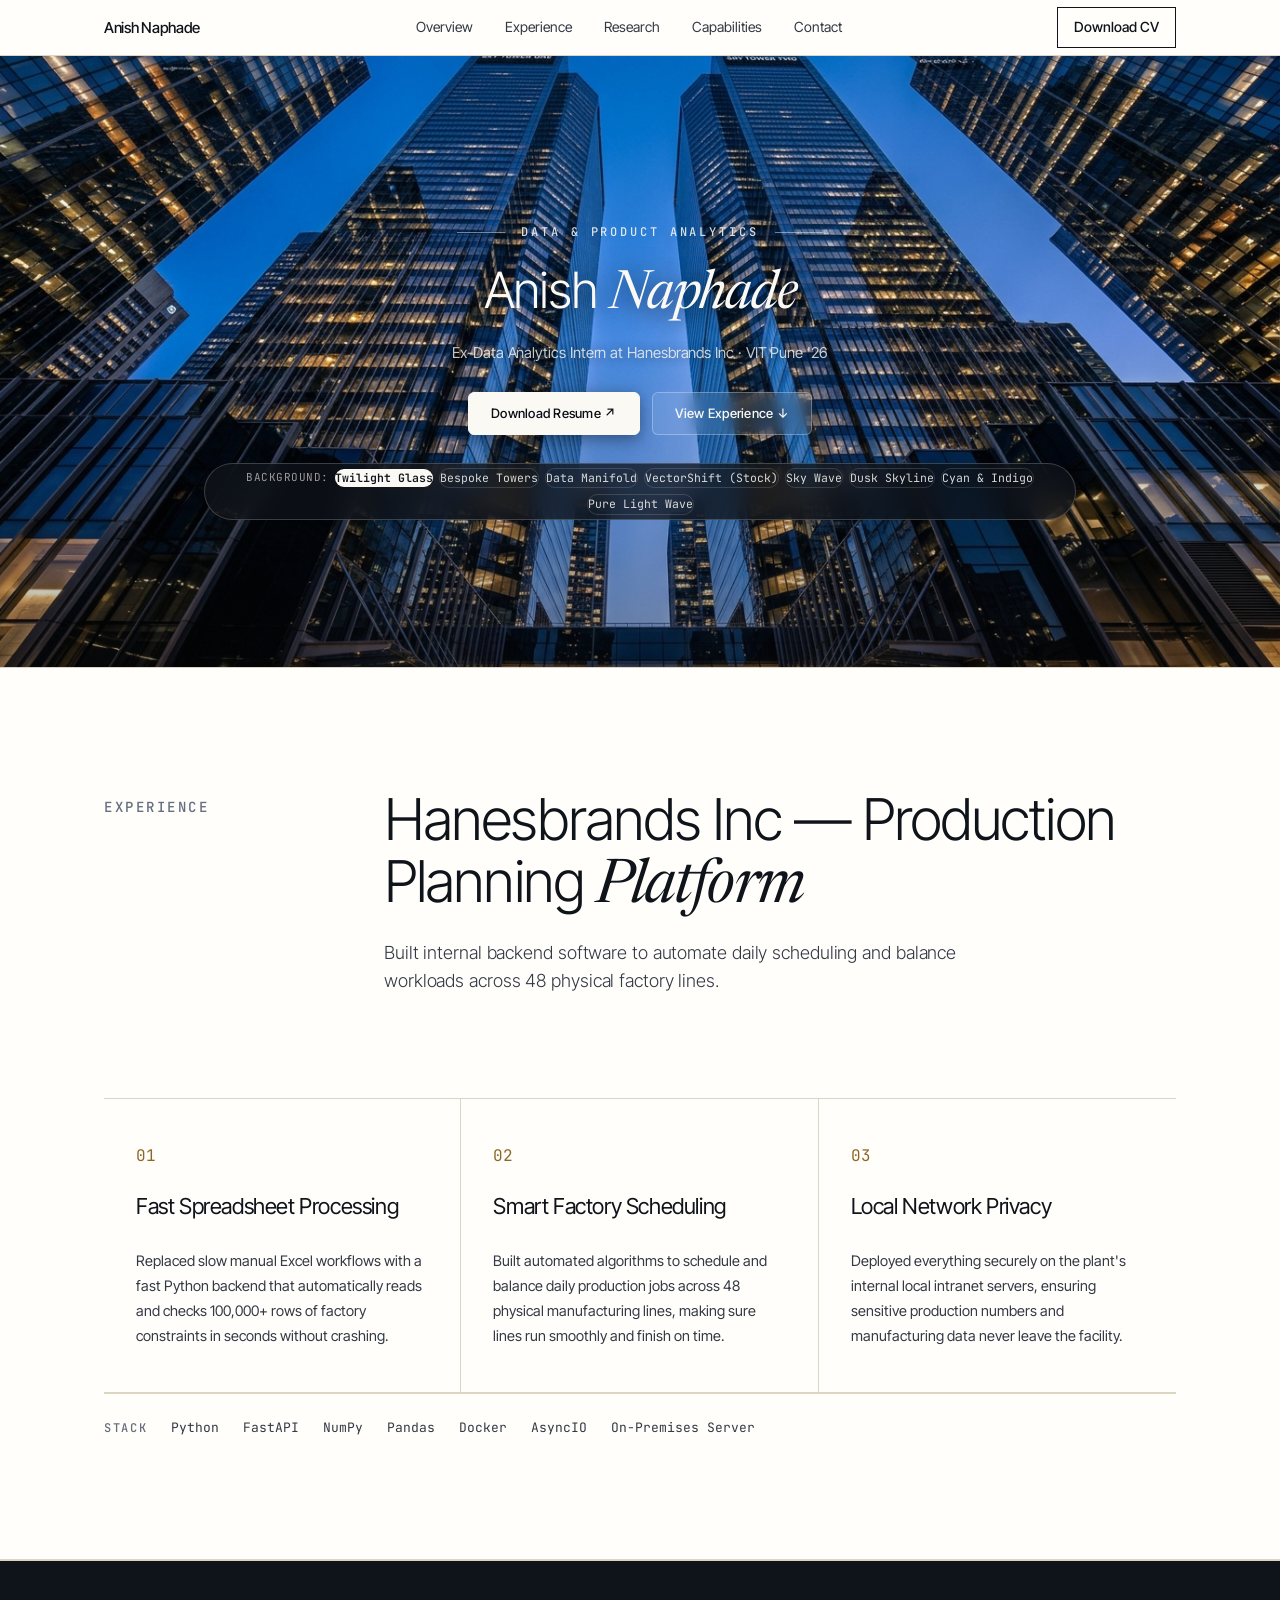
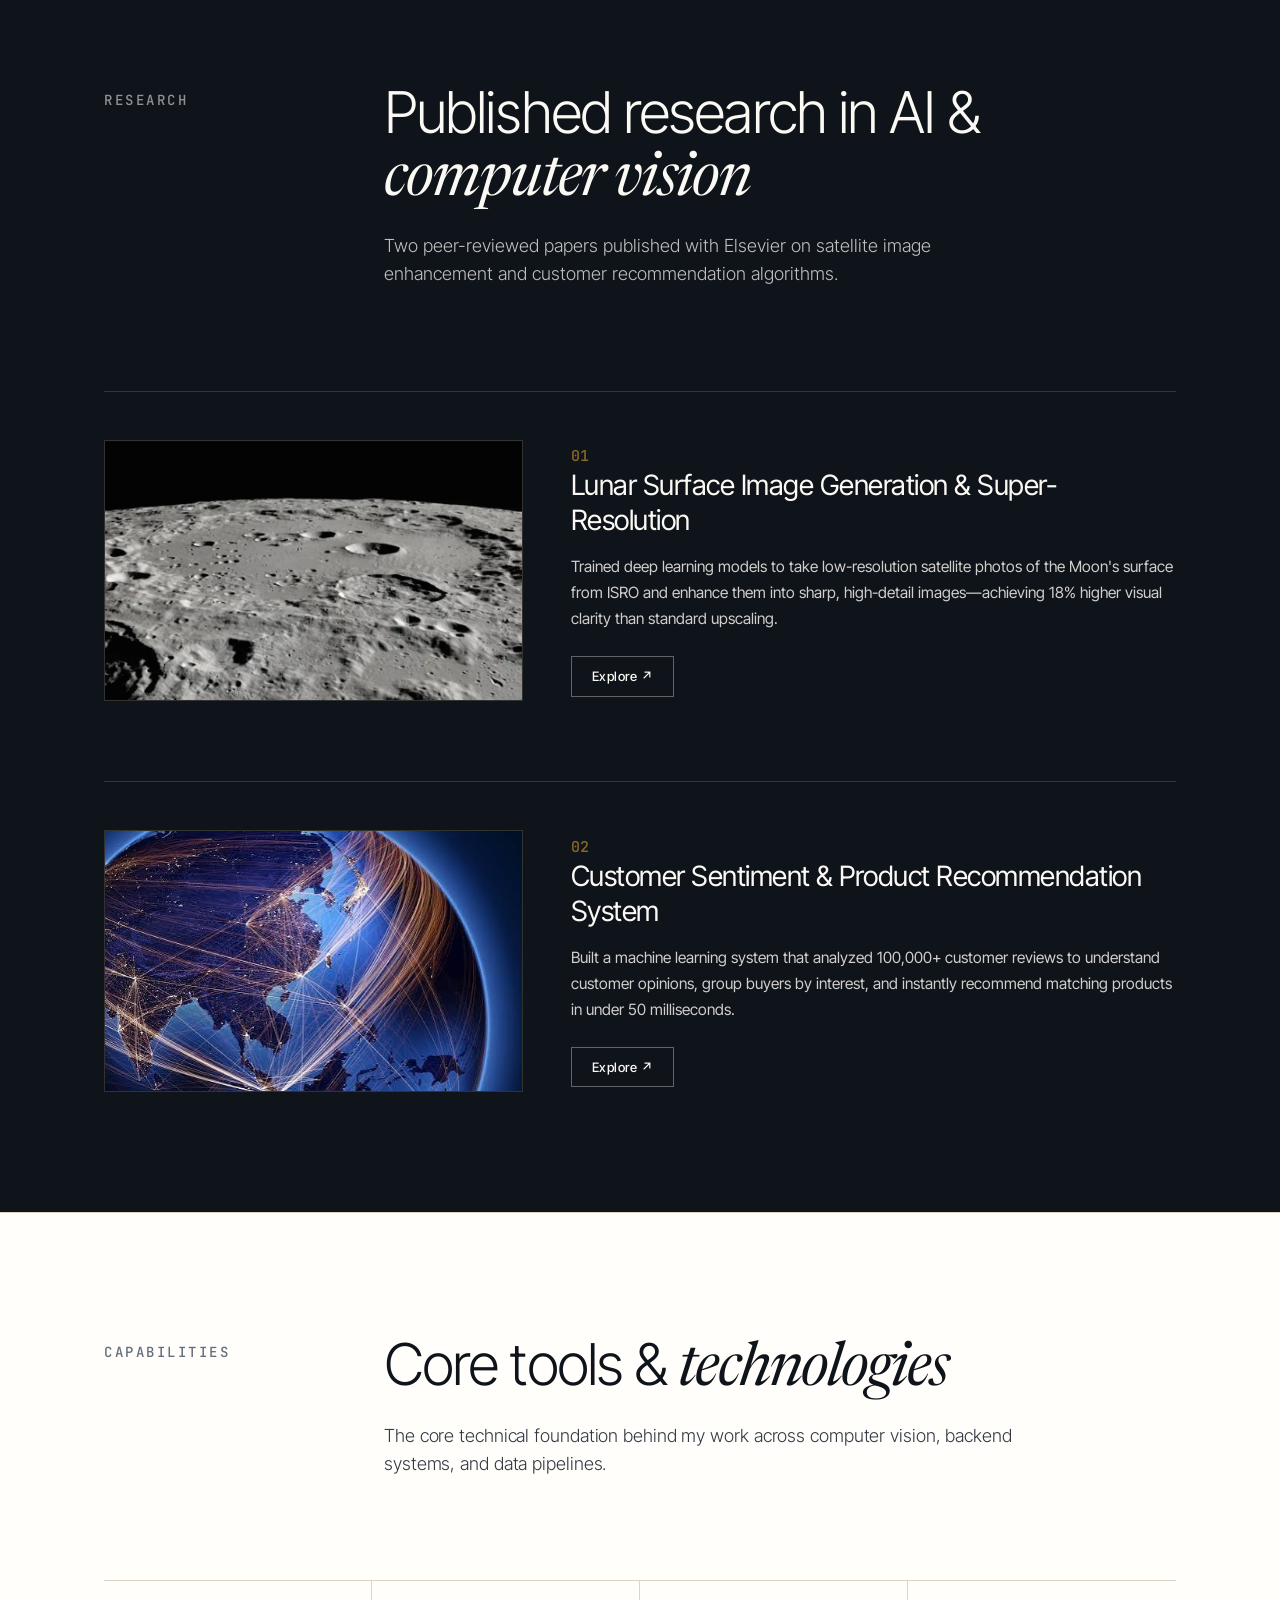
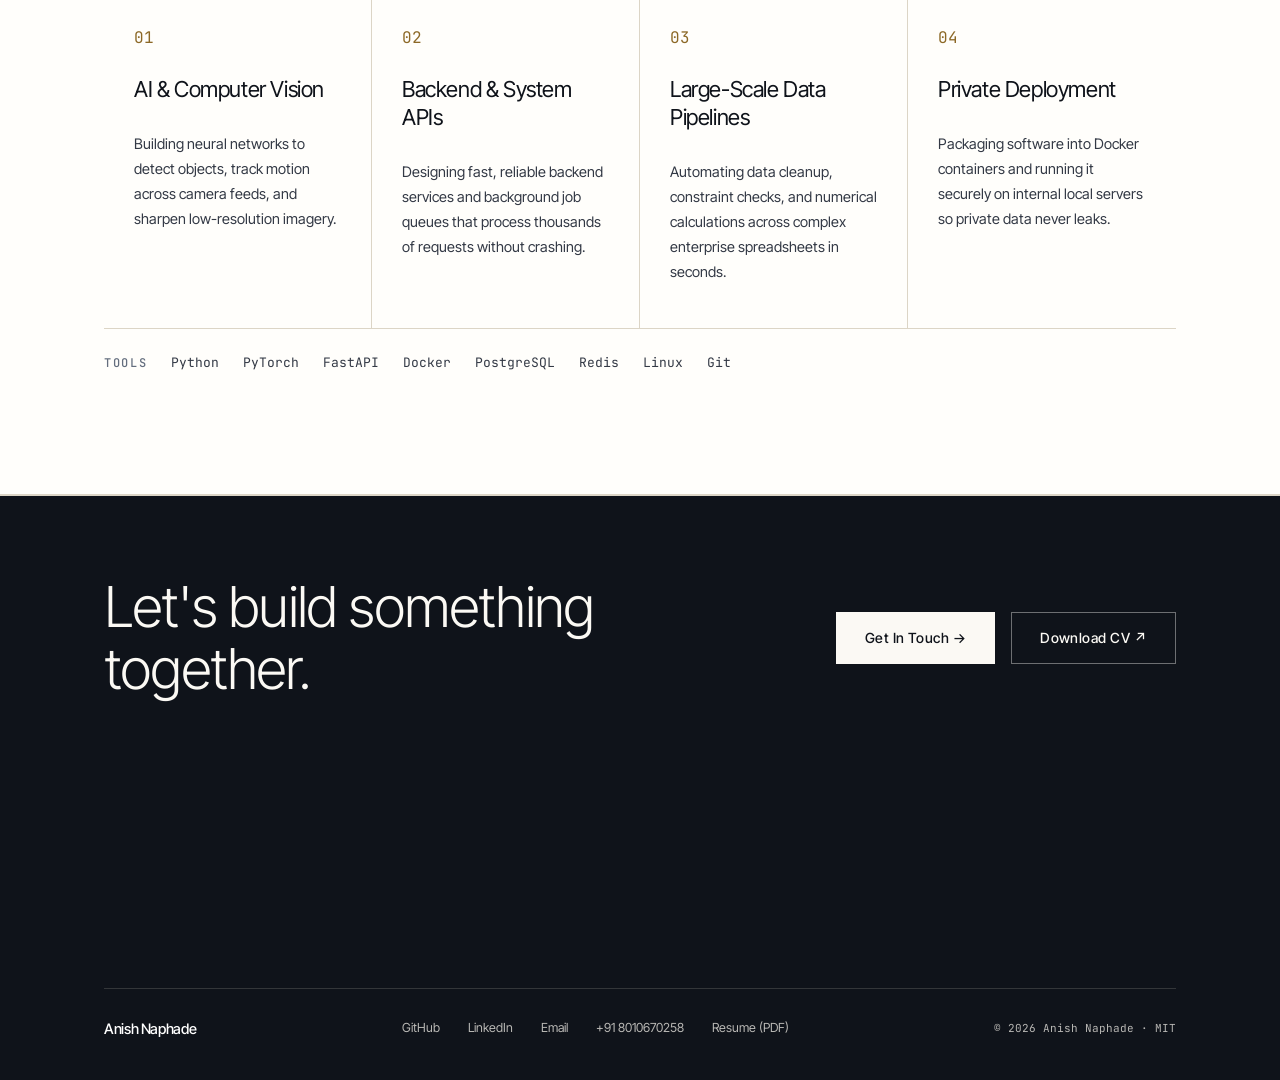
==== commit 3f550bfd: "build(dist): deploy Twilight Glass and lightened overlays" ====
--- a/index.html
+++ b/index.html
@@ -1,3 +1,3 @@
 <!DOCTYPE html><html lang="en"><head><style>@layer properties{@supports (((-webkit-hyphens:none)) and (not (margin-trim:inline))) or ((-moz-orient:inline) and (not (color:rgb(from red r g b)))){*,:before,:after,::backdrop{--tw-border-style:solid;--tw-font-weight:initial;--tw-tracking:initial;--tw-blur:initial;--tw-brightness:initial;--tw-contrast:initial;--tw-grayscale:initial;--tw-hue-rotate:initial;--tw-invert:initial;--tw-opacity:initial;--tw-saturate:initial;--tw-sepia:initial;--tw-drop-shadow:initial;--tw-drop-shadow-color:initial;--tw-drop-shadow-alpha:100%;--tw-drop-shadow-size:initial;--tw-duration:initial;--tw-scale-x:1;--tw-scale-y:1;--tw-scale-z:1}}}@layer theme{:root,:host{--font-sans:-apple-system, BlinkMacSystemFont, "Segoe UI", Roboto, "Helvetica Neue", "Noto Sans", Arial, sans-serif, "Apple Color Emoji", "Segoe UI Emoji", "Segoe UI Symbol", "Noto Color Emoji";--font-serif:ui-serif, Georgia, Cambria, "Times New Roman", Times, serif;--font-mono:ui-monospace, SFMono-Regular, Menlo, Monaco, Consolas, "Liberation Mono", "Courier New", monospace;--color-white:#fff;--spacing:.25rem;--font-weight-normal:400;--font-weight-medium:500;--tracking-tight:-.025em;--tracking-wider:.05em;--default-transition-duration:.15s;--default-transition-timing-function:cubic-bezier(.4, 0, .2, 1);--default-font-family:var(--font-sans);--default-mono-font-family:var(--font-mono)}}@layer base{*,:after,:before,::backdrop{box-sizing:border-box;border:0 solid;margin:0;padding:0}::file-selector-button{box-sizing:border-box;border:0 solid;margin:0;padding:0}html,:host{-webkit-text-size-adjust:100%;tab-size:4;line-height:1.5;font-family:var(--default-font-family,-apple-system, BlinkMacSystemFont, "Segoe UI", Roboto, "Helvetica Neue", "Noto Sans", Arial, sans-serif, "Apple Color Emoji", "Segoe UI Emoji", "Segoe UI Symbol", "Noto Color Emoji");font-feature-settings:var(--default-font-feature-settings,normal);font-variation-settings:var(--default-font-variation-settings,normal);-webkit-tap-highlight-color:transparent}hr{height:0;color:inherit;border-top-width:1px}abbr:where([title]){-webkit-text-decoration:underline dotted;text-decoration:underline dotted}h1,h2,h3,h4,h5,h6{font-size:inherit;font-weight:inherit}a{color:inherit;-webkit-text-decoration:inherit;-webkit-text-decoration:inherit;-webkit-text-decoration:inherit;-webkit-text-decoration:inherit;text-decoration:inherit}b,strong{font-weight:bolder}code,kbd,samp,pre{font-family:var(--default-mono-font-family,ui-monospace, SFMono-Regular, Menlo, Monaco, Consolas, "Liberation Mono", "Courier New", monospace);font-feature-settings:var(--default-mono-font-feature-settings,normal);font-variation-settings:var(--default-mono-font-variation-settings,normal);font-size:1em}small{font-size:80%}sub,sup{vertical-align:baseline;font-size:75%;line-height:0;position:relative}sub{bottom:-.25em}sup{top:-.5em}table{text-indent:0;border-color:inherit;border-collapse:collapse}:-moz-focusring:where(:not(iframe)){outline:auto}progress{vertical-align:baseline}summary{display:list-item}ol,ul,menu{list-style:none}img,svg,video,canvas,audio,iframe,embed,object{vertical-align:middle;display:block}img,video{max-width:100%;height:auto}button,input,select,optgroup,textarea{font:inherit;font-feature-settings:inherit;font-variation-settings:inherit;letter-spacing:inherit;color:inherit;opacity:1;background-color:#0000;border-radius:0}::file-selector-button{font:inherit;font-feature-settings:inherit;font-variation-settings:inherit;letter-spacing:inherit;color:inherit;opacity:1;background-color:#0000;border-radius:0}:where(select:is([multiple],[size])) optgroup{font-weight:bolder}:where(select:is([multiple],[size])) optgroup option{padding-inline-start:20px}::file-selector-button{margin-inline-end:4px}::placeholder{opacity:1}@supports (not ((-webkit-appearance:-apple-pay-button))) or (contain-intrinsic-size:1px){::placeholder{color:currentColor}@supports (color:color-mix(in lab, red, red)){::placeholder{color:color-mix(in oklab, currentcolor 50%, transparent)}}}textarea{resize:vertical}::-webkit-search-decoration{-webkit-appearance:none}::-webkit-date-and-time-value{min-height:1lh;text-align:inherit}::-webkit-datetime-edit{display:inline-flex}::-webkit-datetime-edit-fields-wrapper{padding:0}::-webkit-datetime-edit{padding-block:0}::-webkit-datetime-edit-year-field{padding-block:0}::-webkit-datetime-edit-month-field{padding-block:0}::-webkit-datetime-edit-day-field{padding-block:0}::-webkit-datetime-edit-hour-field{padding-block:0}::-webkit-datetime-edit-minute-field{padding-block:0}::-webkit-datetime-edit-second-field{padding-block:0}::-webkit-datetime-edit-millisecond-field{padding-block:0}::-webkit-datetime-edit-meridiem-field{padding-block:0}::-webkit-calendar-picker-indicator{line-height:1}:-moz-ui-invalid{box-shadow:none}button,input:where([type=button],[type=reset],[type=submit]){appearance:button}::file-selector-button{appearance:button}::-webkit-inner-spin-button{height:auto}::-webkit-outer-spin-button{height:auto}[hidden]:where(:not([hidden=until-found])){display:none!important}}@layer components;@layer utilities{.visible{visibility:visible}.absolute{position:absolute}.fixed{position:fixed}.relative{position:relative}.top-0{top:0}.right-0{right:0}.left-0{left:0}.z-\[200\]{z-index:200}.mt-6{margin-top:calc(var(--spacing) * 6)}.mb-3{margin-bottom:calc(var(--spacing) * 3)}.block{display:block}.flex{display:flex}.grid{display:grid}.hidden{display:none}.inline-flex{display:inline-flex}.h-full{height:100%}.min-h-screen{min-height:100vh}.w-full{width:100%}.shrink-0{flex-shrink:0}.cursor-pointer{cursor:pointer}.grid-cols-1{grid-template-columns:repeat(1,minmax(0,1fr))}.flex-col{flex-direction:column}.flex-wrap{flex-wrap:wrap}.items-center{align-items:center}.justify-between{justify-content:space-between}.justify-center{justify-content:center}.gap-1\.5{gap:calc(var(--spacing) * 1.5)}.gap-2{gap:calc(var(--spacing) * 2)}.gap-3{gap:calc(var(--spacing) * 3)}.gap-4{gap:calc(var(--spacing) * 4)}.gap-5{gap:calc(var(--spacing) * 5)}.gap-6{gap:calc(var(--spacing) * 6)}.gap-8{gap:calc(var(--spacing) * 8)}.gap-16{gap:calc(var(--spacing) * 16)}.overflow-hidden{overflow:hidden}.rounded-full{border-radius:2147483647px}.border{border-style:var(--tw-border-style);border-width:1px}.border-b{border-bottom-style:var(--tw-border-style);border-bottom-width:1px}.border-\[var\(--border\)\]{border-color:var(--border)}.object-cover{object-fit:cover}.px-2{padding-inline:calc(var(--spacing) * 2)}.px-2\.5{padding-inline:calc(var(--spacing) * 2.5)}.py-1{padding-block:var(--spacing)}.text-center{text-align:center}.font-mono{font-family:var(--font-mono)}.font-sans{font-family:var(--font-sans)}.font-serif{font-family:var(--font-serif)}.text-\[11\.5px\]{font-size:11.5px}.text-\[11px\]{font-size:11px}.text-\[14\.5px\]{font-size:14.5px}.text-\[15px\]{font-size:15px}.font-medium{--tw-font-weight:var(--font-weight-medium);font-weight:var(--font-weight-medium)}.font-normal{--tw-font-weight:var(--font-weight-normal);font-weight:var(--font-weight-normal)}.tracking-\[-0\.3px\]{--tw-tracking:-.3px;letter-spacing:-.3px}.tracking-tight{--tw-tracking:var(--tracking-tight);letter-spacing:var(--tracking-tight)}.tracking-wider{--tw-tracking:var(--tracking-wider);letter-spacing:var(--tracking-wider)}.text-white{color:var(--color-white)}.uppercase{text-transform:uppercase}.italic{font-style:italic}.no-underline{text-decoration-line:none}.antialiased{-webkit-font-smoothing:antialiased;-moz-osx-font-smoothing:grayscale}.filter{filter:var(--tw-blur,) var(--tw-brightness,) var(--tw-contrast,) var(--tw-grayscale,) var(--tw-hue-rotate,) var(--tw-invert,) var(--tw-saturate,) var(--tw-sepia,) var(--tw-drop-shadow,)}.transition{transition-property:color,background-color,border-color,outline-color,text-decoration-color,fill,stroke,--tw-gradient-from,--tw-gradient-via,--tw-gradient-to,opacity,box-shadow,transform,translate,scale,rotate,filter,-webkit-backdrop-filter,backdrop-filter,display,content-visibility,overlay,pointer-events;transition-timing-function:var(--tw-ease,var(--default-transition-timing-function));transition-duration:var(--tw-duration,var(--default-transition-duration))}.transition-all{transition-property:all;transition-timing-function:var(--tw-ease,var(--default-transition-timing-function));transition-duration:var(--tw-duration,var(--default-transition-duration))}.transition-colors{transition-property:color,background-color,border-color,outline-color,text-decoration-color,fill,stroke,--tw-gradient-from,--tw-gradient-via,--tw-gradient-to;transition-timing-function:var(--tw-ease,var(--default-transition-timing-function));transition-duration:var(--tw-duration,var(--default-transition-duration))}.transition-transform{transition-property:transform,translate,scale,rotate;transition-timing-function:var(--tw-ease,var(--default-transition-timing-function));transition-duration:var(--tw-duration,var(--default-transition-duration))}.duration-200{--tw-duration:.2s;transition-duration:.2s}.duration-500{--tw-duration:.5s;transition-duration:.5s}@media (hover:hover){.hover\:scale-105:hover{--tw-scale-x:105%;--tw-scale-y:105%;--tw-scale-z:105%;scale:var(--tw-scale-x) var(--tw-scale-y)}.hover\:bg-\[\#0F131A\]:hover{background-color:#0f131a}.hover\:bg-\[\#FBF9F4\]:hover{background-color:#fbf9f4}.hover\:bg-\[\#FCF9F0\]:hover{background-color:#fcf9f0}.hover\:bg-transparent:hover{background-color:#0000}.hover\:bg-white\/10:hover{background-color:#ffffff1a}@supports (color:color-mix(in lab, red, red)){.hover\:bg-white\/10:hover{background-color:color-mix(in oklab, var(--color-white) 10%, transparent)}}.hover\:text-\[\#0F131A\]:hover{color:#0f131a}.hover\:text-\[\#FBF9F4\]:hover{color:#fbf9f4}.hover\:text-white:hover{color:var(--color-white)}.hover\:opacity-90:hover{opacity:.9}}.active\:scale-\[0\.98\]:active{scale:.98}@media (min-width:40rem){.sm\:inline-flex{display:inline-flex}.sm\:grid-cols-2{grid-template-columns:repeat(2,minmax(0,1fr))}.sm\:flex-row{flex-direction:row}.sm\:gap-7{gap:calc(var(--spacing) * 7)}.sm\:border-r{border-right-style:var(--tw-border-style);border-right-width:1px}.sm\:border-r-0{border-right-style:var(--tw-border-style);border-right-width:0}}@media (min-width:48rem){.md\:col-span-5{grid-column:span 5/span 5}.md\:col-span-7{grid-column:span 7/span 7}.md\:flex{display:flex}.md\:grid-cols-3{grid-template-columns:repeat(3,minmax(0,1fr))}.md\:grid-cols-12{grid-template-columns:repeat(12,minmax(0,1fr))}.md\:grid-cols-\[240px_1fr\]{grid-template-columns:240px 1fr}.md\:gap-10{gap:calc(var(--spacing) * 10)}.md\:gap-12{gap:calc(var(--spacing) * 12)}.md\:gap-20{gap:calc(var(--spacing) * 20)}}@media (min-width:64rem){.lg\:grid-cols-4{grid-template-columns:repeat(4,minmax(0,1fr))}.lg\:flex-row{flex-direction:row}.lg\:items-center{align-items:center}.lg\:border-r{border-right-style:var(--tw-border-style);border-right-width:1px}.lg\:border-r-0{border-right-style:var(--tw-border-style);border-right-width:0}.lg\:border-b-0{border-bottom-style:var(--tw-border-style);border-bottom-width:0}}}:root{--bg:#fffefb;--bg-sand:#f4efe6;--bg-parchment:#efe9de;--bg-card:#fff;--bg-card-hover:#f9f6f0;--dark:#0f131a;--text-primary:#0f131a;--text-secondary:#333945;--text-muted:#646e7e;--text-light:#fbf9f4;--text-light-secondary:#fbf9f4e0;--text-light-muted:#f2efe8bf;--border:#dcd5c6;--border-strong:#c8bfad;--accent:#8c6826;--accent-gold:#8c6826;--accent-emerald:#059669;--sans:"Inter Tight", -apple-system, BlinkMacSystemFont, "Segoe UI", Roboto, sans-serif;--mono:"JetBrains Mono", ui-monospace, Menlo, Monaco, Consolas, monospace;--serif:"Newsreader", "Times New Roman", Georgia, serif}*{box-sizing:border-box;-webkit-font-smoothing:antialiased;-moz-osx-font-smoothing:grayscale;text-rendering:optimizelegibility;margin:0;padding:0}html{background-color:var(--bg);width:100%;margin:0;padding:0}body{background-color:var(--bg);width:100%;color:var(--text-primary);font-family:var(--sans);margin:0;padding:0;line-height:1.6}::selection{background:var(--dark);color:var(--text-light)}.font-sans{font-family:var(--sans)}.font-serif{font-family:var(--serif)}.font-mono{font-family:var(--mono)}.link-editorial{color:var(--text-muted);align-items:center;gap:6px;text-decoration:none;transition:color .2s;display:inline-flex;position:relative}.link-editorial:hover{color:var(--text-primary)}.link-editorial:after{content:"";transform-origin:100%;background-color:currentColor;width:100%;height:1px;transition:transform .25s cubic-bezier(.16,1,.3,1);position:absolute;bottom:-2px;left:0;transform:scaleX(0)}.link-editorial:hover:after{transform-origin:0;transform:scaleX(1)}@property --tw-border-style{syntax:"*";inherits:false;initial-value:solid}@property --tw-font-weight{syntax:"*";inherits:false}@property --tw-tracking{syntax:"*";inherits:false}@property --tw-blur{syntax:"*";inherits:false}@property --tw-brightness{syntax:"*";inherits:false}@property --tw-contrast{syntax:"*";inherits:false}@property --tw-grayscale{syntax:"*";inherits:false}@property --tw-hue-rotate{syntax:"*";inherits:false}@property --tw-invert{syntax:"*";inherits:false}@property --tw-opacity{syntax:"*";inherits:false}@property --tw-saturate{syntax:"*";inherits:false}@property --tw-sepia{syntax:"*";inherits:false}@property --tw-drop-shadow{syntax:"*";inherits:false}@property --tw-drop-shadow-color{syntax:"*";inherits:false}@property --tw-drop-shadow-alpha{syntax:"<percentage>";inherits:false;initial-value:100%}@property --tw-drop-shadow-size{syntax:"*";inherits:false}@property --tw-duration{syntax:"*";inherits:false}@property --tw-scale-x{syntax:"*";inherits:false;initial-value:1}@property --tw-scale-y{syntax:"*";inherits:false;initial-value:1}@property --tw-scale-z{syntax:"*";inherits:false;initial-value:1}
 
-</style><meta charSet="utf-8"/><meta name="viewport" content="width=device-width, initial-scale=1"/><link rel="preload" as="image" href="lunar-research.webp"/><link rel="preload" as="image" href="network-research.jpg"/><link rel="stylesheet" href="/_next/static/chunks/1a1480nq_bql-.css" data-precedence="next"/><link rel="preload" as="script" fetchPriority="low" href="/_next/static/chunks/0j1we3cwg31qe.js"/><script src="/_next/static/chunks/1cuyxw6v18rxx.js" async=""></script><script src="/_next/static/chunks/39_j1bdzreq0m.js" async=""></script><script src="/_next/static/chunks/turbopack-2u1d16houkiyo.js" async=""></script><script src="/_next/static/chunks/3qfy96eoyh-ek.js" async=""></script><script src="/_next/static/chunks/0wutrgbud9_26.js" async=""></script><link rel="preload" href="https://fonts.googleapis.com/css2?family=Inter+Tight:wght@300;400;500;600&amp;family=Newsreader:ital,opsz,wght@0,6..72,300..700;1,6..72,300..700&amp;family=JetBrains+Mono:wght@400;500&amp;display=swap" as="style"/><title>Anish Naphade — AI &amp; Distributed Systems</title><meta name="description" content="Production systems architect and applied AI researcher. Fortune 500 backend infrastructure, 2× Scopus Elsevier published, VIT Pune &#x27;26."/><meta property="og:title" content="Anish Naphade — AI &amp; Distributed Systems"/><meta property="og:description" content="Production backend systems for 10M+ apparel units, 2× Scopus Elsevier published researcher, VIT Pune 8.68 CGPA."/><meta property="og:url" content="https://anishnaphade.github.io"/><meta property="og:site_name" content="Anish Naphade"/><meta property="og:type" content="website"/><meta name="twitter:card" content="summary"/><meta name="twitter:title" content="Anish Naphade — AI &amp; Distributed Systems"/><meta name="twitter:description" content="Production backend systems for 10M+ apparel units, 2× Scopus Elsevier published researcher, VIT Pune 8.68 CGPA."/><link rel="icon" href="/favicon.ico?favicon.117ezoe8m31dk.ico" sizes="48x48" type="image/x-icon"/><link rel="preconnect" href="https://fonts.googleapis.com"/><link rel="preconnect" href="https://fonts.gstatic.com" crossorigin="anonymous"/><link href="https://fonts.googleapis.com/css2?family=Inter+Tight:wght@300;400;500;600&amp;family=Newsreader:ital,opsz,wght@0,6..72,300..700;1,6..72,300..700&amp;family=JetBrains+Mono:wght@400;500&amp;display=swap" rel="stylesheet"/><script src="/_next/static/chunks/0cz1d0mv5g_q7.js" noModule=""></script></head><body class="min-h-screen antialiased"><div hidden=""><!--$--><!--/$--></div><div class="font-sans" style="background:var(--bg);color:var(--text-primary);width:100%;display:flex;flex-direction:column;align-items:center"><header class="fixed top-0 left-0 right-0 z-[200]" style="height:56px;background:rgba(255, 254, 251, 0.85);backdrop-filter:blur(12px);-webkit-backdrop-filter:blur(12px);border-bottom:1px solid var(--border);width:100%"><div style="max-width:1200px;margin:0 auto;padding:0 clamp(24px, 5vw, 64px);display:flex;height:100%;align-items:center;justify-content:space-between;width:100%;box-sizing:border-box"><a href="#" class="flex items-center gap-2 no-underline" style="color:var(--text-primary)"><span class="font-sans text-[15px] font-medium tracking-[-0.3px]">Anish Naphade</span></a><nav class="hidden md:flex items-center gap-8"><a href="#overview" class="no-underline transition-colors hover:text-[#0F131A]" style="font-size:14px;font-weight:400;color:var(--text-secondary);padding:6px 0">Overview</a><a href="#experience" class="no-underline transition-colors hover:text-[#0F131A]" style="font-size:14px;font-weight:400;color:var(--text-secondary);padding:6px 0">Experience</a><a href="#research" class="no-underline transition-colors hover:text-[#0F131A]" style="font-size:14px;font-weight:400;color:var(--text-secondary);padding:6px 0">Research</a><a href="#capabilities" class="no-underline transition-colors hover:text-[#0F131A]" style="font-size:14px;font-weight:400;color:var(--text-secondary);padding:6px 0">Capabilities</a><a href="#contact" class="no-underline transition-colors hover:text-[#0F131A]" style="font-size:14px;font-weight:400;color:var(--text-secondary);padding:6px 0">Contact</a></nav><a href="Anish_Naphade_Resume.pdf" target="_blank" rel="noopener noreferrer" class="hidden sm:inline-flex items-center no-underline transition-colors hover:bg-[#0F131A] hover:text-[#FBF9F4]" style="font-size:14px;font-weight:500;color:var(--text-primary);border:1px solid var(--text-primary);padding:8px 16px;border-radius:0">Download CV</a></div></header><section id="overview" class="relative flex flex-col items-center justify-center text-center overflow-hidden" style="margin-top:56px;min-height:clamp(520px, 68vh, 700px);background:#06080B;border-bottom:1px solid var(--border);padding:84px 24px 64px;width:100%;box-sizing:border-box;transition:background 0.3s ease"><div style="position:absolute;inset:0;background-image:url(&#x27;bespoke-monolith.jpg&#x27;);background-size:cover;background-position:center;filter:none;z-index:0;transition:background-image 0.3s ease"></div><div style="position:absolute;inset:0;background:linear-gradient(180deg, rgba(8,11,18,0.45) 0%, rgba(8,11,18,0.2) 50%, rgba(8,11,18,0.65) 100%);z-index:2;pointer-events:none"></div><div style="position:relative;z-index:3;max-width:920px;margin:0 auto;padding:16px 24px;width:100%;box-sizing:border-box;text-align:center;display:flex;flex-direction:column;align-items:center"><div style="display:inline-flex;align-items:center;justify-content:center;gap:16px;margin-bottom:20px"><span style="width:48px;height:1px;background:rgba(251, 249, 244, 0.45)"></span><span class="font-mono" style="font-size:12px;font-weight:500;letter-spacing:0.24em;text-transform:uppercase;color:rgba(251, 249, 244, 0.85)">Data &amp; Product Analytics</span><span style="width:48px;height:1px;background:rgba(251, 249, 244, 0.45)"></span></div><h1 class="font-sans" style="font-size:clamp(34px, 4vw, 50px);font-weight:300;line-height:1.12;letter-spacing:-0.025em;color:#FBF9F4;margin-bottom:16px;text-shadow:0 2px 24px rgba(0, 0, 0, 0.7)">Anish<!-- --> <span class="font-serif italic font-normal" style="font-size:1.08em;color:inherit">Naphade</span></h1><p class="font-sans" style="font-size:15px;font-weight:400;line-height:1.5;letter-spacing:-0.005em;color:rgba(251, 249, 244, 0.78);max-width:560px;margin:0 auto 28px;text-shadow:0 1px 12px rgba(0, 0, 0, 0.4)">Ex-Data Analytics Intern at Hanesbrands Inc · VIT Pune &#x27;26</p><div class="flex flex-wrap items-center justify-center gap-3"><a href="Anish_Naphade_Resume.pdf" target="_blank" rel="noopener noreferrer" class="inline-flex items-center no-underline transition-all hover:opacity-90 active:scale-[0.98]" style="font-size:13px;font-weight:500;letter-spacing:0.02em;background:#FBF9F4;border:1px solid #FBF9F4;color:#0A0D14;padding:10px 22px;border-radius:6px;box-shadow:0 4px 16px rgba(0,0,0,0.4)">Download Resume ↗</a><a href="#experience" class="inline-flex items-center no-underline transition-all hover:bg-white/10 active:scale-[0.98]" style="font-size:13px;font-weight:500;letter-spacing:0.02em;background:rgba(255, 255, 255, 0.08);border:1px solid rgba(251, 249, 244, 0.3);color:#FBF9F4;padding:10px 22px;border-radius:6px;backdrop-filter:blur(8px);-webkit-backdrop-filter:blur(8px)">View Experience ↓</a></div><div class="inline-flex flex-wrap items-center justify-center gap-1.5" style="margin-top:28px;padding:4px 8px;border-radius:9999px;background:rgba(15, 19, 26, 0.75);border:1px solid rgba(251, 249, 244, 0.2);backdrop-filter:blur(12px);-webkit-backdrop-filter:blur(12px)"><span class="font-mono text-[11px] uppercase tracking-wider px-2" style="color:rgba(251, 249, 244, 0.6)">Background:</span><button type="button" class="font-mono text-[11.5px] px-2.5 py-1 transition-all cursor-pointer rounded-full" style="background:#FBF9F4;color:#0F131A;border:none;font-weight:600">Bespoke Towers</button><button type="button" class="font-mono text-[11.5px] px-2.5 py-1 transition-all cursor-pointer rounded-full" style="background:transparent;color:rgba(251, 249, 244, 0.85);border:1px solid rgba(251, 249, 244, 0.15);font-weight:400">Data Manifold</button><button type="button" class="font-mono text-[11.5px] px-2.5 py-1 transition-all cursor-pointer rounded-full" style="background:transparent;color:rgba(251, 249, 244, 0.85);border:1px solid rgba(251, 249, 244, 0.15);font-weight:400">VectorShift (Stock)</button><button type="button" class="font-mono text-[11.5px] px-2.5 py-1 transition-all cursor-pointer rounded-full" style="background:transparent;color:rgba(251, 249, 244, 0.85);border:1px solid rgba(251, 249, 244, 0.15);font-weight:400">Sky Wave</button><button type="button" class="font-mono text-[11.5px] px-2.5 py-1 transition-all cursor-pointer rounded-full" style="background:transparent;color:rgba(251, 249, 244, 0.85);border:1px solid rgba(251, 249, 244, 0.15);font-weight:400">Dusk Skyline</button><button type="button" class="font-mono text-[11.5px] px-2.5 py-1 transition-all cursor-pointer rounded-full" style="background:transparent;color:rgba(251, 249, 244, 0.85);border:1px solid rgba(251, 249, 244, 0.15);font-weight:400">Cyan &amp; Indigo</button><button type="button" class="font-mono text-[11.5px] px-2.5 py-1 transition-all cursor-pointer rounded-full" style="background:transparent;color:rgba(251, 249, 244, 0.85);border:1px solid rgba(251, 249, 244, 0.15);font-weight:400">Pure Light Wave</button></div></div></section><section id="experience" style="padding:120px 0;border-bottom:1px solid var(--border);background:var(--bg);width:100%"><div style="max-width:1200px;margin:0 auto;padding:0 clamp(24px, 5vw, 64px);width:100%;box-sizing:border-box"><div class="grid grid-cols-1 md:grid-cols-[240px_1fr] gap-8 md:gap-10" style="margin-bottom:clamp(64px, 8vw, 104px)"><span class="font-mono" style="font-size:14px;font-weight:500;letter-spacing:2.52px;text-transform:uppercase;color:var(--text-muted);padding-top:8px">Experience</span><div><h2 class="font-sans" style="font-size:clamp(32px, 4.5vw, 60px);font-weight:300;line-height:1.08;letter-spacing:-1.9px;color:var(--text-primary);margin-bottom:18px">Hanesbrands Inc — Production Planning<!-- --> <span class="font-serif italic font-normal" style="font-size:1.06em;color:var(--text-primary)">Platform</span></h2><p class="font-sans" style="font-size:18px;font-weight:300;line-height:28px;letter-spacing:-0.095px;color:var(--text-secondary);max-width:640px">Built internal backend software to automate daily scheduling and balance workloads across 48 physical factory lines.</p></div></div><div class="grid grid-cols-1 md:grid-cols-3" style="border-top:1px solid var(--border);border-bottom:1px solid var(--border)"><div class="transition-colors hover:bg-[#FCF9F0]" style="padding:44px 32px;border-right:1px solid var(--border);border-bottom:1px solid var(--border);display:flex;flex-direction:column"><span class="font-mono block" style="font-size:16px;font-weight:400;color:var(--accent);margin-bottom:24px">01</span><h3 class="font-sans" style="font-size:22px;font-weight:400;letter-spacing:-0.4px;color:var(--text-primary);line-height:1.28;margin-bottom:28px">Fast Spreadsheet Processing</h3><p class="font-sans" style="font-size:14.5px;font-weight:400;line-height:25px;color:var(--text-secondary)">Replaced slow manual Excel workflows with a fast Python backend that automatically reads and checks 100,000+ rows of factory constraints in seconds without crashing.</p></div><div class="transition-colors hover:bg-[#FCF9F0]" style="padding:44px 32px;border-right:1px solid var(--border);border-bottom:1px solid var(--border);display:flex;flex-direction:column"><span class="font-mono block" style="font-size:16px;font-weight:400;color:var(--accent);margin-bottom:24px">02</span><h3 class="font-sans" style="font-size:22px;font-weight:400;letter-spacing:-0.4px;color:var(--text-primary);line-height:1.28;margin-bottom:28px">Smart Factory Scheduling</h3><p class="font-sans" style="font-size:14.5px;font-weight:400;line-height:25px;color:var(--text-secondary)">Built automated algorithms to schedule and balance daily production jobs across 48 physical manufacturing lines, making sure lines run smoothly and finish on time.</p></div><div class="transition-colors hover:bg-[#FCF9F0]" style="padding:44px 32px;border-right:none;border-bottom:1px solid var(--border);display:flex;flex-direction:column"><span class="font-mono block" style="font-size:16px;font-weight:400;color:var(--accent);margin-bottom:24px">03</span><h3 class="font-sans" style="font-size:22px;font-weight:400;letter-spacing:-0.4px;color:var(--text-primary);line-height:1.28;margin-bottom:28px">Local Network Privacy</h3><p class="font-sans" style="font-size:14.5px;font-weight:400;line-height:25px;color:var(--text-secondary)">Deployed everything securely on the plant&#x27;s internal local intranet servers, ensuring sensitive production numbers and manufacturing data never leave the facility.</p></div></div><div class="flex flex-wrap items-center gap-6 mt-6" style="padding-top:24px"><span class="font-mono" style="font-size:12px;font-weight:500;letter-spacing:1.68px;text-transform:uppercase;color:var(--text-muted)">Stack</span><span class="font-mono" style="font-size:13px;font-weight:400;color:var(--text-secondary)">Python</span><span class="font-mono" style="font-size:13px;font-weight:400;color:var(--text-secondary)">FastAPI</span><span class="font-mono" style="font-size:13px;font-weight:400;color:var(--text-secondary)">NumPy</span><span class="font-mono" style="font-size:13px;font-weight:400;color:var(--text-secondary)">Pandas</span><span class="font-mono" style="font-size:13px;font-weight:400;color:var(--text-secondary)">Docker</span><span class="font-mono" style="font-size:13px;font-weight:400;color:var(--text-secondary)">AsyncIO</span><span class="font-mono" style="font-size:13px;font-weight:400;color:var(--text-secondary)">On-Premises Server</span></div></div></section><section id="research" style="padding:120px 0;border-top:1px solid var(--border);border-bottom:1px solid var(--border);background:var(--dark);color:var(--text-light);width:100%"><div style="max-width:1200px;margin:0 auto;padding:0 clamp(24px, 5vw, 64px);width:100%;box-sizing:border-box"><div class="grid grid-cols-1 md:grid-cols-[240px_1fr] gap-8 md:gap-10" style="margin-bottom:clamp(64px, 8vw, 104px)"><span class="font-mono" style="font-size:14px;font-weight:500;letter-spacing:2.52px;text-transform:uppercase;color:rgba(251, 249, 244, 0.55);padding-top:8px">Research</span><div><h2 class="font-sans" style="font-size:clamp(32px, 4.5vw, 60px);font-weight:300;line-height:1.08;letter-spacing:-1.9px;color:var(--text-light);margin-bottom:18px">Published research in AI &amp;<!-- --> <span class="font-serif italic font-normal" style="font-size:1.06em;color:var(--text-light)">computer vision</span></h2><p class="font-sans" style="font-size:18px;font-weight:300;line-height:28px;color:rgba(251, 249, 244, 0.75);max-width:640px">Two peer-reviewed papers published with Elsevier on satellite image enhancement and customer recommendation algorithms.</p></div></div><div class="flex flex-col gap-16 md:gap-20"><div class="grid grid-cols-1 md:grid-cols-12 gap-8 md:gap-12 items-center" style="padding-top:48px;border-top:1px solid rgba(251, 249, 244, 0.15)"><div class="md:col-span-5"><div class="overflow-hidden" style="border:1px solid rgba(251, 249, 244, 0.2);aspect-ratio:16 / 10;width:100%;background:#000"><img src="lunar-research.webp" alt="Lunar Surface Image Generation &amp; Super-Resolution" class="w-full h-full object-cover transition-transform duration-500 hover:scale-105" style="display:block"/></div></div><div class="md:col-span-7 flex flex-col justify-center"><span class="font-mono block mb-3" style="font-size:15px;font-weight:500;color:var(--accent)">01</span><h3 class="font-sans" style="font-size:clamp(22px, 2.4vw, 28px);font-weight:400;letter-spacing:-0.5px;color:var(--text-light);line-height:1.25;margin-bottom:16px">Lunar Surface Image Generation &amp; Super-Resolution</h3><p class="font-sans" style="font-size:15.5px;font-weight:400;line-height:26px;color:rgba(251, 249, 244, 0.82);margin-bottom:24px">Trained deep learning models to take low-resolution satellite photos of the Moon&#x27;s surface from ISRO and enhance them into sharp, high-detail images—achieving 18% higher visual clarity than standard upscaling.</p><div><a href="https://github.com/AnishNaphade/Lunar-Image-Generation-and-Super-Resolution" target="_blank" rel="noopener noreferrer" class="inline-flex items-center gap-2 no-underline transition-all duration-200 hover:bg-[#FBF9F4] hover:text-[#0F131A]" style="font-size:13px;font-weight:500;letter-spacing:0.5px;color:var(--text-light);border:1px solid rgba(251, 249, 244, 0.35);padding:9px 20px">Explore ↗</a></div></div></div><div class="grid grid-cols-1 md:grid-cols-12 gap-8 md:gap-12 items-center" style="padding-top:48px;border-top:1px solid rgba(251, 249, 244, 0.15)"><div class="md:col-span-5"><div class="overflow-hidden" style="border:1px solid rgba(251, 249, 244, 0.2);aspect-ratio:16 / 10;width:100%;background:#000"><img src="network-research.jpg" alt="Customer Sentiment &amp; Product Recommendation System" class="w-full h-full object-cover transition-transform duration-500 hover:scale-105" style="display:block"/></div></div><div class="md:col-span-7 flex flex-col justify-center"><span class="font-mono block mb-3" style="font-size:15px;font-weight:500;color:var(--accent)">02</span><h3 class="font-sans" style="font-size:clamp(22px, 2.4vw, 28px);font-weight:400;letter-spacing:-0.5px;color:var(--text-light);line-height:1.25;margin-bottom:16px">Customer Sentiment &amp; Product Recommendation System</h3><p class="font-sans" style="font-size:15.5px;font-weight:400;line-height:26px;color:rgba(251, 249, 244, 0.82);margin-bottom:24px">Built a machine learning system that analyzed 100,000+ customer reviews to understand customer opinions, group buyers by interest, and instantly recommend matching products in under 50 milliseconds.</p><div><a href="https://github.com/AnishNaphade/sentiment-customer-recommendation" target="_blank" rel="noopener noreferrer" class="inline-flex items-center gap-2 no-underline transition-all duration-200 hover:bg-[#FBF9F4] hover:text-[#0F131A]" style="font-size:13px;font-weight:500;letter-spacing:0.5px;color:var(--text-light);border:1px solid rgba(251, 249, 244, 0.35);padding:9px 20px">Explore ↗</a></div></div></div></div></div></section><section id="capabilities" style="padding:120px 0;border-bottom:1px solid var(--border);background:var(--bg);width:100%"><div style="max-width:1200px;margin:0 auto;padding:0 clamp(24px, 5vw, 64px);width:100%;box-sizing:border-box"><div class="grid grid-cols-1 md:grid-cols-[240px_1fr] gap-8 md:gap-10" style="margin-bottom:clamp(64px, 8vw, 104px)"><span class="font-mono" style="font-size:14px;font-weight:500;letter-spacing:2.52px;text-transform:uppercase;color:var(--text-muted);padding-top:8px">Capabilities</span><div><h2 class="font-sans" style="font-size:clamp(32px, 4.5vw, 60px);font-weight:300;line-height:1.08;letter-spacing:-1.9px;color:var(--text-primary);margin-bottom:18px">Core tools &amp;<!-- --> <span class="font-serif italic font-normal" style="font-size:1.06em;color:var(--text-primary)">technologies</span></h2><p class="font-sans" style="font-size:18px;font-weight:300;line-height:28px;letter-spacing:-0.095px;color:var(--text-secondary);max-width:640px">The core technical foundation behind my work across computer vision, backend systems, and data pipelines.</p></div></div><div class="grid grid-cols-1 sm:grid-cols-2 lg:grid-cols-4" style="border-top:1px solid var(--border);border-bottom:1px solid var(--border)"><div class="transition-colors hover:bg-[#FCF9F0] flex flex-col sm:border-r lg:border-r border-b lg:border-b-0 border-[var(--border)]" style="padding:44px 30px"><span class="font-mono block" style="font-size:16px;font-weight:400;color:var(--accent);margin-bottom:24px">01</span><h3 class="font-sans" style="font-size:22px;font-weight:400;letter-spacing:-0.4px;color:var(--text-primary);line-height:1.28;margin-bottom:28px">AI &amp; Computer Vision</h3><p class="font-sans" style="font-size:14.5px;font-weight:400;line-height:25px;color:var(--text-secondary)">Building neural networks to detect objects, track motion across camera feeds, and sharpen low-resolution imagery.</p></div><div class="transition-colors hover:bg-[#FCF9F0] flex flex-col sm:border-r-0 lg:border-r border-b lg:border-b-0 border-[var(--border)]" style="padding:44px 30px"><span class="font-mono block" style="font-size:16px;font-weight:400;color:var(--accent);margin-bottom:24px">02</span><h3 class="font-sans" style="font-size:22px;font-weight:400;letter-spacing:-0.4px;color:var(--text-primary);line-height:1.28;margin-bottom:28px">Backend &amp; System APIs</h3><p class="font-sans" style="font-size:14.5px;font-weight:400;line-height:25px;color:var(--text-secondary)">Designing fast, reliable backend services and background job queues that process thousands of requests without crashing.</p></div><div class="transition-colors hover:bg-[#FCF9F0] flex flex-col sm:border-r lg:border-r border-b lg:border-b-0 border-[var(--border)]" style="padding:44px 30px"><span class="font-mono block" style="font-size:16px;font-weight:400;color:var(--accent);margin-bottom:24px">03</span><h3 class="font-sans" style="font-size:22px;font-weight:400;letter-spacing:-0.4px;color:var(--text-primary);line-height:1.28;margin-bottom:28px">Large-Scale Data Pipelines</h3><p class="font-sans" style="font-size:14.5px;font-weight:400;line-height:25px;color:var(--text-secondary)">Automating data cleanup, constraint checks, and numerical calculations across complex enterprise spreadsheets in seconds.</p></div><div class="transition-colors hover:bg-[#FCF9F0] flex flex-col sm:border-r-0 lg:border-r-0 border-b lg:border-b-0 border-[var(--border)]" style="padding:44px 30px"><span class="font-mono block" style="font-size:16px;font-weight:400;color:var(--accent);margin-bottom:24px">04</span><h3 class="font-sans" style="font-size:22px;font-weight:400;letter-spacing:-0.4px;color:var(--text-primary);line-height:1.28;margin-bottom:28px">Private Deployment</h3><p class="font-sans" style="font-size:14.5px;font-weight:400;line-height:25px;color:var(--text-secondary)">Packaging software into Docker containers and running it securely on internal local servers so private data never leaks.</p></div></div><div class="flex flex-wrap items-center gap-6 mt-6" style="padding-top:24px"><span class="font-mono" style="font-size:12px;font-weight:500;letter-spacing:1.68px;text-transform:uppercase;color:var(--text-muted)">Tools</span><span class="font-mono" style="font-size:13px;font-weight:400;color:var(--text-secondary)">Python</span><span class="font-mono" style="font-size:13px;font-weight:400;color:var(--text-secondary)">PyTorch</span><span class="font-mono" style="font-size:13px;font-weight:400;color:var(--text-secondary)">FastAPI</span><span class="font-mono" style="font-size:13px;font-weight:400;color:var(--text-secondary)">Docker</span><span class="font-mono" style="font-size:13px;font-weight:400;color:var(--text-secondary)">PostgreSQL</span><span class="font-mono" style="font-size:13px;font-weight:400;color:var(--text-secondary)">Redis</span><span class="font-mono" style="font-size:13px;font-weight:400;color:var(--text-secondary)">Linux</span><span class="font-mono" style="font-size:13px;font-weight:400;color:var(--text-secondary)">Git</span></div></div></section><footer id="contact" style="background:var(--dark);border-top:1px solid var(--border);min-height:65vh;display:flex;flex-direction:column;justify-content:space-between;align-items:center;padding:80px 0 40px;box-sizing:border-box;width:100%"><div style="max-width:1200px;margin:0 auto;padding:0 clamp(24px, 5vw, 64px);width:100%;box-sizing:border-box"><div class="flex flex-col lg:flex-row lg:items-center justify-between gap-8"><div><h2 class="font-sans" style="font-size:clamp(34px, 4.4vw, 60px);font-weight:300;line-height:1.1;letter-spacing:-1.8px;color:var(--text-light)">Let&#x27;s build something together.</h2></div><div class="flex flex-wrap items-center gap-4 shrink-0"><a href="mailto:anishnaphade@gmail.com" class="inline-flex items-center no-underline transition-colors hover:bg-transparent hover:text-[#FBF9F4]" style="font-size:14px;font-weight:500;letter-spacing:0.45px;background:var(--text-light);border:1px solid var(--text-light);color:var(--dark);padding:14px 28px;border-radius:0">Get In Touch →</a><a href="Anish_Naphade_Resume.pdf" target="_blank" rel="noopener noreferrer" class="inline-flex items-center no-underline transition-colors hover:bg-[#FBF9F4] hover:text-[#0F131A]" style="font-size:14px;font-weight:500;letter-spacing:0.45px;background:transparent;border:1px solid rgba(251, 249, 244, 0.4);color:var(--text-light);padding:14px 28px;border-radius:0">Download CV ↗</a></div></div></div><div style="max-width:1200px;margin:0 auto;padding:0 clamp(24px, 5vw, 64px);width:100%;box-sizing:border-box"><div class="flex flex-col sm:flex-row items-center justify-between gap-5" style="padding-top:28px;border-top:1px solid rgba(217, 211, 197, 0.18);font-size:12.5px"><span class="font-sans text-[14.5px] font-medium tracking-tight text-white">Anish Naphade</span><nav class="flex flex-wrap items-center justify-center gap-5 sm:gap-7"><a href="https://github.com/AnishNaphade" target="_blank" rel="noopener noreferrer" class="no-underline transition-colors hover:text-white" style="color:var(--text-light-muted)">GitHub</a><a href="https://linkedin.com/in/anishnaphade" target="_blank" rel="noopener noreferrer" class="no-underline transition-colors hover:text-white" style="color:var(--text-light-muted)">LinkedIn</a><a href="mailto:anishnaphade@gmail.com" rel="noopener noreferrer" class="no-underline transition-colors hover:text-white" style="color:var(--text-light-muted)">Email</a><a href="tel:+918010670258" rel="noopener noreferrer" class="no-underline transition-colors hover:text-white" style="color:var(--text-light-muted)">+91 8010670258</a><a href="Anish_Naphade_Resume.pdf" target="_blank" rel="noopener noreferrer" class="no-underline transition-colors hover:text-white" style="color:var(--text-light-muted)">Resume (PDF)</a></nav><span class="font-mono text-[11px]" style="color:var(--text-light-muted)">© 2026 Anish Naphade · MIT</span></div></div></footer></div><!--$--><!--/$--><script id="_R_">(globalThis["TURBOPACK"] || (globalThis["TURBOPACK"] = [])).push({"otherChunks":["static/chunks/0j1we3cwg31qe.js","static/chunks/1cuyxw6v18rxx.js","static/chunks/39_j1bdzreq0m.js"],"runtimeModuleIds":[94553]});</script><script src="/_next/static/chunks/0j1we3cwg31qe.js" async=""></script><script>(self.__next_f=self.__next_f||[]).push([0])</script><script>self.__next_f.push([1,"1:\"$Sreact.fragment\"\n2:\"/_next/static/chunks/3qfy96eoyh-ek.js\"\n3:I[39756,[\"$2\"],\"default\"]\n4:I[37457,[\"$2\"],\"default\"]\n6:I[47257,[\"$2\"],\"ClientPageRoot\"]\n7:\"/_next/static/chunks/0wutrgbud9_26.js\"\n8:I[52683,[\"$2\",\"$7\"],\"default\"]\nb:I[97367,[\"$2\"],\"OutletBoundary\"]\nc:\"$Sreact.suspense\"\ne:\"ViewportBoundary\"\nf:I[97367,[\"$2\"],\"$e\"]\n11:\"MetadataBoundary\"\n12:I[97367,[\"$2\"],\"$11\"]\n14:I[68027,[\"$2\"],\"default\",1]\n:HL[\"/_next/static/chunks/1a1480nq_bql-.css\",\"style\"]\n:HL[\"https://fonts.googleapis.com/css2?family=Inter+Tight:wght@300;400;500;600\u0026family=Newsreader:ital,opsz,wght@0,6..72,300..700;1,6..72,300..700\u0026family=JetBrains+Mono:wght@400;500\u0026display=swap\",\"style\"]\n5:[[\"children\",{\"s\":\"__PAGE__\",\"h\":512,\"d\":{\"r\":[\"$\",\"$1\",\"c\",{\"children\":[[\"$\",\"$L6\",null,{\"Component\":\"$8\",\"serverProvidedParams\":{\"searchParams\":{},\"params\":{},\"promises\":[\"$@9\",\"$@a\"]}}],[[\"$\",\"script\",\"script-0\",{\"src\":\"/_next/static/chunks/0wutrgbud9_26.js\",\"async\":true,\"nonce\":\"$undefined\"}]],[\"$\",\"$Lb\",null,{\"children\":[\"$\",\"$c\",null,{\"name\":\"Next.MetadataOutlet\",\"children\":\"$@d\"}]}]]}],\"p\":false,\"v\":null}}]]\n0:{\"P\":null,\"c\":[\"\",\"\"],\"q\":\"\",\"i\":false,\"t\":{\"t\":{\"s\":\"\",\"h\":528,\"d\":{\"r\":[\"$\",\"$1\",\"c\",{\"children\":[[[\"$\",\"link\",\"0\",{\"rel\":\"stylesheet\",\"href\":\"/_next/static/chunks/1a1480nq_bql-.css\",\"precedence\":\"next\",\"crossOrigin\":\"$undefined\",\"nonce\":\"$undefined\"}],[\"$\",\"script\",\"script-0\",{\"src\":\"/_next/static/chunks/3qfy96eoyh-ek.js\",\"async\":true,\"nonce\":\"$undefined\"}]],[\"$\",\"html\",null,{\"lang\":\"en\",\"children\":[[\"$\",\"head\",null,{\"children\":[[\"$\",\"link\",null,{\"rel\":\"preconnect\",\"href\":\"https://fonts.googleapis.com\"}],[\"$\",\"link\",null,{\"rel\":\"preconnect\",\"href\":\"https://fonts.gstatic.com\",\"crossOrigin\":\"anonymous\"}],[\"$\",\"link\",null,{\"href\":\"https://fonts.googleapis.com/css2?family=Inter+Tight:wght@300;400;500;600\u0026family=Newsreader:ital,opsz,wght@0,6..72,300..700;1,6..72,300..700\u0026family=JetBrains+Mono:wght@400;500\u0026display=swap\",\"rel\":\"stylesheet\"}]]}],[\"$\",\"body\",null,{\"className\":\"min-h-screen antialiased\",\"children\":[\"$\",\"$L3\",null,{\"parallelRouterKey\":\"children\",\"error\":\"$undefined\",\"errorStyles\":\"$undefined\",\"errorScripts\":\"$undefined\",\"template\":[\"$\",\"$L4\",null,{}],\"templateStyles\":\"$undefined\",\"templateScripts\":\"$undefined\",\"notFound\":[[[\"$\",\"title\",null,{\"children\":\"404: This page could not be found.\"}],[\"$\",\"div\",null,{\"style\":{\"fontFamily\":\"system-ui,\\\"Segoe UI\\\",Roboto,Helvetica,Arial,sans-serif,\\\"Apple Color Emoji\\\",\\\"Segoe UI Emoji\\\"\",\"height\":\"100vh\",\"textAlign\":\"center\",\"display\":\"flex\",\"flexDirection\":\"column\",\"alignItems\":\"center\",\"justifyContent\":\"center\"},\"children\":[\"$\",\"div\",null,{\"children\":[[\"$\",\"style\",null,{\"dangerouslySetInnerHTML\":{\"__html\":\"body{color:#000;background:#fff;margin:0}.next-error-h1{border-right:1px solid rgba(0,0,0,.3)}@media (prefers-color-scheme:dark){body{color:#fff;background:#000}.next-error-h1{border-right:1px solid rgba(255,255,255,.3)}}\"}}],[\"$\",\"h1\",null,{\"className\":\"next-error-h1\",\"style\":{\"display\":\"inline-block\",\"margin\":\"0 20px 0 0\",\"padding\":\"0 23px 0 0\",\"fontSize\":24,\"fontWeight\":500,\"verticalAlign\":\"top\",\"lineHeight\":\"49px\"},\"children\":404}],[\"$\",\"div\",null,{\"style\":{\"display\":\"inline-block\"},\"children\":[\"$\",\"h2\",null,{\"style\":{\"fontSize\":14,\"fontWeight\":400,\"lineHeight\":\"49px\",\"margin\":0},\"children\":\"This page could not be found.\"}]}]]}]}]],[]],\"forbidden\":\"$undefined\",\"unauthorized\":\"$undefined\"}]}]]}]]}],\"p\":false,\"v\":null},\"c\":\"$Q5\"},\"h\":{\"r\":[\"$\",\"$1\",\"h\",{\"children\":[null,[\"$\",\"$Lf\",null,{\"children\":\"$L10\"}],[\"$\",\"$L12\",null,{\"children\":[[\"$\",\"div\",null,{\"hidden\":true,\"children\":[\"$\",\"$c\",null,{\"name\":\"Next.Metadata\",\"children\":\"$L13\"}]}],null]}],null]}],\"p\":false,\"v\":null}},\"m\":\"$undefined\",\"G\":[\"$14\",[[\"$\",\"link\",\"0\",{\"rel\":\"stylesheet\",\"href\":\"/_next/static/chunks/1a1480nq_bql-.css\",\"precedence\":\"next\",\"crossOrigin\":\"$undefined\",\"nonce\":\"$undefined\"}]]],\"S\":true,\"r\":\"$undefined\",\"s\":\"$undefined\",\"a\":\"$undefined\",\"l\":\"$undefined\",\"p\":\"$undefined\",\"d\":\"$undefined\",\"b\":\"wEfuQnsZiAM7dmv4iiBDG\"}\n9:{}\na:\"$5:0:1:d:r:props:children:0:props:serverProvidedParams:params\"\n10:[[\"$\",\"meta\",\"0\",{\"charSet\":\"utf-8\"}],[\"$\",\"meta\",\"1\",{\"name\":\"viewport\",\"content\":\"width=device-width, initial-scale=1\"}]]\n15:I[27201,[\"$2\"],\"IconMark\"]\nd:null\n13:[[\"$\",\"title\",\"0\",{\"children\":\"Anish Naphade — AI \u0026 Distributed Systems\"}],[\"$\",\"meta\",\"1\",{\"name\":\"description\",\"content\":\"Production systems architect and applied AI researcher. Fortune 500 backend infrastructure, 2× Scopus Elsevier published, VIT Pune '26.\"}],[\"$\",\"meta\",\"2\",{\"property\":\"og:title\",\"content\":\"Anish Naphade — AI \u0026 Distributed Systems\"}],[\"$\",\"meta\",\"3\",{\"property\":\"og:description\",\"content\":\"Production backend systems for 10M+ apparel units, 2× Scopus Elsevier published researcher, VIT Pune 8.68 CGPA.\"}],[\"$\",\"meta\",\"4\",{\"property\":\"og:url\",\"content\":\"https://anishnaphade.github.io\"}],[\"$\",\"meta\",\"5\",{\"property\":\"og:site_name\",\"content\":\"Anish Naphade\"}],[\"$\",\"meta\",\"6\",{\"property\":\"og:type\",\"content\":\"website\"}],[\"$\",\"meta\",\"7\",{\"name\":\"twitter:card\",\"content\":\"summary\"}],[\"$\",\"meta\",\"8\",{\"name\":\"twitter:title\",\"content\":\"Anish Naphade — AI \u0026 Distributed Systems\"}],[\"$\",\"meta\",\"9\",{\"name\":\"twitter:description\",\"content\":\"Production backend systems for 10M+ apparel units, 2× Scopus Elsevier published researcher, VIT Pune 8.68 CGPA.\"}],[\"$\",\"link\",\"10\",{\"rel\":\"icon\",\"href\":\"/favicon.ico?favicon.117ezoe8m31dk.ico\",\"sizes\":\"48x48\",\"type\":\"image/x-icon\"}],[\"$\",\"$L15\",\"11\",{}]]\n"])</script></body></html>+</style><meta charSet="utf-8"/><meta name="viewport" content="width=device-width, initial-scale=1"/><link rel="preload" as="image" href="lunar-research.webp"/><link rel="preload" as="image" href="network-research.jpg"/><link rel="stylesheet" href="/_next/static/chunks/1a1480nq_bql-.css" data-precedence="next"/><link rel="preload" as="script" fetchPriority="low" href="/_next/static/chunks/0j1we3cwg31qe.js"/><script src="/_next/static/chunks/1cuyxw6v18rxx.js" async=""></script><script src="/_next/static/chunks/39_j1bdzreq0m.js" async=""></script><script src="/_next/static/chunks/turbopack-2u1d16houkiyo.js" async=""></script><script src="/_next/static/chunks/3qfy96eoyh-ek.js" async=""></script><script src="/_next/static/chunks/318a25s6-wl__.js" async=""></script><link rel="preload" href="https://fonts.googleapis.com/css2?family=Inter+Tight:wght@300;400;500;600&amp;family=Newsreader:ital,opsz,wght@0,6..72,300..700;1,6..72,300..700&amp;family=JetBrains+Mono:wght@400;500&amp;display=swap" as="style"/><title>Anish Naphade — AI &amp; Distributed Systems</title><meta name="description" content="Production systems architect and applied AI researcher. Fortune 500 backend infrastructure, 2× Scopus Elsevier published, VIT Pune &#x27;26."/><meta property="og:title" content="Anish Naphade — AI &amp; Distributed Systems"/><meta property="og:description" content="Production backend systems for 10M+ apparel units, 2× Scopus Elsevier published researcher, VIT Pune 8.68 CGPA."/><meta property="og:url" content="https://anishnaphade.github.io"/><meta property="og:site_name" content="Anish Naphade"/><meta property="og:type" content="website"/><meta name="twitter:card" content="summary"/><meta name="twitter:title" content="Anish Naphade — AI &amp; Distributed Systems"/><meta name="twitter:description" content="Production backend systems for 10M+ apparel units, 2× Scopus Elsevier published researcher, VIT Pune 8.68 CGPA."/><link rel="icon" href="/favicon.ico?favicon.117ezoe8m31dk.ico" sizes="48x48" type="image/x-icon"/><link rel="preconnect" href="https://fonts.googleapis.com"/><link rel="preconnect" href="https://fonts.gstatic.com" crossorigin="anonymous"/><link href="https://fonts.googleapis.com/css2?family=Inter+Tight:wght@300;400;500;600&amp;family=Newsreader:ital,opsz,wght@0,6..72,300..700;1,6..72,300..700&amp;family=JetBrains+Mono:wght@400;500&amp;display=swap" rel="stylesheet"/><script src="/_next/static/chunks/0cz1d0mv5g_q7.js" noModule=""></script></head><body class="min-h-screen antialiased"><div hidden=""><!--$--><!--/$--></div><div class="font-sans" style="background:var(--bg);color:var(--text-primary);width:100%;display:flex;flex-direction:column;align-items:center"><header class="fixed top-0 left-0 right-0 z-[200]" style="height:56px;background:rgba(255, 254, 251, 0.85);backdrop-filter:blur(12px);-webkit-backdrop-filter:blur(12px);border-bottom:1px solid var(--border);width:100%"><div style="max-width:1200px;margin:0 auto;padding:0 clamp(24px, 5vw, 64px);display:flex;height:100%;align-items:center;justify-content:space-between;width:100%;box-sizing:border-box"><a href="#" class="flex items-center gap-2 no-underline" style="color:var(--text-primary)"><span class="font-sans text-[15px] font-medium tracking-[-0.3px]">Anish Naphade</span></a><nav class="hidden md:flex items-center gap-8"><a href="#overview" class="no-underline transition-colors hover:text-[#0F131A]" style="font-size:14px;font-weight:400;color:var(--text-secondary);padding:6px 0">Overview</a><a href="#experience" class="no-underline transition-colors hover:text-[#0F131A]" style="font-size:14px;font-weight:400;color:var(--text-secondary);padding:6px 0">Experience</a><a href="#research" class="no-underline transition-colors hover:text-[#0F131A]" style="font-size:14px;font-weight:400;color:var(--text-secondary);padding:6px 0">Research</a><a href="#capabilities" class="no-underline transition-colors hover:text-[#0F131A]" style="font-size:14px;font-weight:400;color:var(--text-secondary);padding:6px 0">Capabilities</a><a href="#contact" class="no-underline transition-colors hover:text-[#0F131A]" style="font-size:14px;font-weight:400;color:var(--text-secondary);padding:6px 0">Contact</a></nav><a href="Anish_Naphade_Resume.pdf" target="_blank" rel="noopener noreferrer" class="hidden sm:inline-flex items-center no-underline transition-colors hover:bg-[#0F131A] hover:text-[#FBF9F4]" style="font-size:14px;font-weight:500;color:var(--text-primary);border:1px solid var(--text-primary);padding:8px 16px;border-radius:0">Download CV</a></div></header><section id="overview" class="relative flex flex-col items-center justify-center text-center overflow-hidden" style="margin-top:56px;min-height:clamp(520px, 68vh, 700px);background:#06080B;border-bottom:1px solid var(--border);padding:84px 24px 64px;width:100%;box-sizing:border-box;transition:background 0.3s ease"><div style="position:absolute;inset:0;background-image:url(&#x27;twilight-monolith.jpg&#x27;);background-size:cover;background-position:center;filter:none;z-index:0;transition:background-image 0.3s ease"></div><div style="position:absolute;inset:0;background:linear-gradient(180deg, rgba(8,11,18,0.06) 0%, transparent 45%, rgba(8,11,18,0.30) 100%);z-index:2;pointer-events:none"></div><div style="position:relative;z-index:3;max-width:920px;margin:0 auto;padding:16px 24px;width:100%;box-sizing:border-box;text-align:center;display:flex;flex-direction:column;align-items:center"><div style="display:inline-flex;align-items:center;justify-content:center;gap:16px;margin-bottom:20px"><span style="width:48px;height:1px;background:rgba(251, 249, 244, 0.45)"></span><span class="font-mono" style="font-size:12px;font-weight:500;letter-spacing:0.24em;text-transform:uppercase;color:rgba(251, 249, 244, 0.85)">Data &amp; Product Analytics</span><span style="width:48px;height:1px;background:rgba(251, 249, 244, 0.45)"></span></div><h1 class="font-sans" style="font-size:clamp(34px, 4vw, 50px);font-weight:300;line-height:1.12;letter-spacing:-0.025em;color:#FBF9F4;margin-bottom:16px;text-shadow:0 2px 24px rgba(0, 0, 0, 0.7)">Anish<!-- --> <span class="font-serif italic font-normal" style="font-size:1.08em;color:inherit">Naphade</span></h1><p class="font-sans" style="font-size:15px;font-weight:400;line-height:1.5;letter-spacing:-0.005em;color:rgba(251, 249, 244, 0.78);max-width:560px;margin:0 auto 28px;text-shadow:0 1px 12px rgba(0, 0, 0, 0.4)">Ex-Data Analytics Intern at Hanesbrands Inc · VIT Pune &#x27;26</p><div class="flex flex-wrap items-center justify-center gap-3"><a href="Anish_Naphade_Resume.pdf" target="_blank" rel="noopener noreferrer" class="inline-flex items-center no-underline transition-all hover:opacity-90 active:scale-[0.98]" style="font-size:13px;font-weight:500;letter-spacing:0.02em;background:#FBF9F4;border:1px solid #FBF9F4;color:#0A0D14;padding:10px 22px;border-radius:6px;box-shadow:0 4px 16px rgba(0,0,0,0.4)">Download Resume ↗</a><a href="#experience" class="inline-flex items-center no-underline transition-all hover:bg-white/10 active:scale-[0.98]" style="font-size:13px;font-weight:500;letter-spacing:0.02em;background:rgba(255, 255, 255, 0.08);border:1px solid rgba(251, 249, 244, 0.3);color:#FBF9F4;padding:10px 22px;border-radius:6px;backdrop-filter:blur(8px);-webkit-backdrop-filter:blur(8px)">View Experience ↓</a></div><div class="inline-flex flex-wrap items-center justify-center gap-1.5" style="margin-top:28px;padding:4px 8px;border-radius:9999px;background:rgba(15, 19, 26, 0.75);border:1px solid rgba(251, 249, 244, 0.2);backdrop-filter:blur(12px);-webkit-backdrop-filter:blur(12px)"><span class="font-mono text-[11px] uppercase tracking-wider px-2" style="color:rgba(251, 249, 244, 0.6)">Background:</span><button type="button" class="font-mono text-[11.5px] px-2.5 py-1 transition-all cursor-pointer rounded-full" style="background:#FBF9F4;color:#0F131A;border:none;font-weight:600">Twilight Glass</button><button type="button" class="font-mono text-[11.5px] px-2.5 py-1 transition-all cursor-pointer rounded-full" style="background:transparent;color:rgba(251, 249, 244, 0.85);border:1px solid rgba(251, 249, 244, 0.15);font-weight:400">Bespoke Towers</button><button type="button" class="font-mono text-[11.5px] px-2.5 py-1 transition-all cursor-pointer rounded-full" style="background:transparent;color:rgba(251, 249, 244, 0.85);border:1px solid rgba(251, 249, 244, 0.15);font-weight:400">Data Manifold</button><button type="button" class="font-mono text-[11.5px] px-2.5 py-1 transition-all cursor-pointer rounded-full" style="background:transparent;color:rgba(251, 249, 244, 0.85);border:1px solid rgba(251, 249, 244, 0.15);font-weight:400">VectorShift (Stock)</button><button type="button" class="font-mono text-[11.5px] px-2.5 py-1 transition-all cursor-pointer rounded-full" style="background:transparent;color:rgba(251, 249, 244, 0.85);border:1px solid rgba(251, 249, 244, 0.15);font-weight:400">Sky Wave</button><button type="button" class="font-mono text-[11.5px] px-2.5 py-1 transition-all cursor-pointer rounded-full" style="background:transparent;color:rgba(251, 249, 244, 0.85);border:1px solid rgba(251, 249, 244, 0.15);font-weight:400">Dusk Skyline</button><button type="button" class="font-mono text-[11.5px] px-2.5 py-1 transition-all cursor-pointer rounded-full" style="background:transparent;color:rgba(251, 249, 244, 0.85);border:1px solid rgba(251, 249, 244, 0.15);font-weight:400">Cyan &amp; Indigo</button><button type="button" class="font-mono text-[11.5px] px-2.5 py-1 transition-all cursor-pointer rounded-full" style="background:transparent;color:rgba(251, 249, 244, 0.85);border:1px solid rgba(251, 249, 244, 0.15);font-weight:400">Pure Light Wave</button></div></div></section><section id="experience" style="padding:120px 0;border-bottom:1px solid var(--border);background:var(--bg);width:100%"><div style="max-width:1200px;margin:0 auto;padding:0 clamp(24px, 5vw, 64px);width:100%;box-sizing:border-box"><div class="grid grid-cols-1 md:grid-cols-[240px_1fr] gap-8 md:gap-10" style="margin-bottom:clamp(64px, 8vw, 104px)"><span class="font-mono" style="font-size:14px;font-weight:500;letter-spacing:2.52px;text-transform:uppercase;color:var(--text-muted);padding-top:8px">Experience</span><div><h2 class="font-sans" style="font-size:clamp(32px, 4.5vw, 60px);font-weight:300;line-height:1.08;letter-spacing:-1.9px;color:var(--text-primary);margin-bottom:18px">Hanesbrands Inc — Production Planning<!-- --> <span class="font-serif italic font-normal" style="font-size:1.06em;color:var(--text-primary)">Platform</span></h2><p class="font-sans" style="font-size:18px;font-weight:300;line-height:28px;letter-spacing:-0.095px;color:var(--text-secondary);max-width:640px">Built internal backend software to automate daily scheduling and balance workloads across 48 physical factory lines.</p></div></div><div class="grid grid-cols-1 md:grid-cols-3" style="border-top:1px solid var(--border);border-bottom:1px solid var(--border)"><div class="transition-colors hover:bg-[#FCF9F0]" style="padding:44px 32px;border-right:1px solid var(--border);border-bottom:1px solid var(--border);display:flex;flex-direction:column"><span class="font-mono block" style="font-size:16px;font-weight:400;color:var(--accent);margin-bottom:24px">01</span><h3 class="font-sans" style="font-size:22px;font-weight:400;letter-spacing:-0.4px;color:var(--text-primary);line-height:1.28;margin-bottom:28px">Fast Spreadsheet Processing</h3><p class="font-sans" style="font-size:14.5px;font-weight:400;line-height:25px;color:var(--text-secondary)">Replaced slow manual Excel workflows with a fast Python backend that automatically reads and checks 100,000+ rows of factory constraints in seconds without crashing.</p></div><div class="transition-colors hover:bg-[#FCF9F0]" style="padding:44px 32px;border-right:1px solid var(--border);border-bottom:1px solid var(--border);display:flex;flex-direction:column"><span class="font-mono block" style="font-size:16px;font-weight:400;color:var(--accent);margin-bottom:24px">02</span><h3 class="font-sans" style="font-size:22px;font-weight:400;letter-spacing:-0.4px;color:var(--text-primary);line-height:1.28;margin-bottom:28px">Smart Factory Scheduling</h3><p class="font-sans" style="font-size:14.5px;font-weight:400;line-height:25px;color:var(--text-secondary)">Built automated algorithms to schedule and balance daily production jobs across 48 physical manufacturing lines, making sure lines run smoothly and finish on time.</p></div><div class="transition-colors hover:bg-[#FCF9F0]" style="padding:44px 32px;border-right:none;border-bottom:1px solid var(--border);display:flex;flex-direction:column"><span class="font-mono block" style="font-size:16px;font-weight:400;color:var(--accent);margin-bottom:24px">03</span><h3 class="font-sans" style="font-size:22px;font-weight:400;letter-spacing:-0.4px;color:var(--text-primary);line-height:1.28;margin-bottom:28px">Local Network Privacy</h3><p class="font-sans" style="font-size:14.5px;font-weight:400;line-height:25px;color:var(--text-secondary)">Deployed everything securely on the plant&#x27;s internal local intranet servers, ensuring sensitive production numbers and manufacturing data never leave the facility.</p></div></div><div class="flex flex-wrap items-center gap-6 mt-6" style="padding-top:24px"><span class="font-mono" style="font-size:12px;font-weight:500;letter-spacing:1.68px;text-transform:uppercase;color:var(--text-muted)">Stack</span><span class="font-mono" style="font-size:13px;font-weight:400;color:var(--text-secondary)">Python</span><span class="font-mono" style="font-size:13px;font-weight:400;color:var(--text-secondary)">FastAPI</span><span class="font-mono" style="font-size:13px;font-weight:400;color:var(--text-secondary)">NumPy</span><span class="font-mono" style="font-size:13px;font-weight:400;color:var(--text-secondary)">Pandas</span><span class="font-mono" style="font-size:13px;font-weight:400;color:var(--text-secondary)">Docker</span><span class="font-mono" style="font-size:13px;font-weight:400;color:var(--text-secondary)">AsyncIO</span><span class="font-mono" style="font-size:13px;font-weight:400;color:var(--text-secondary)">On-Premises Server</span></div></div></section><section id="research" style="padding:120px 0;border-top:1px solid var(--border);border-bottom:1px solid var(--border);background:var(--dark);color:var(--text-light);width:100%"><div style="max-width:1200px;margin:0 auto;padding:0 clamp(24px, 5vw, 64px);width:100%;box-sizing:border-box"><div class="grid grid-cols-1 md:grid-cols-[240px_1fr] gap-8 md:gap-10" style="margin-bottom:clamp(64px, 8vw, 104px)"><span class="font-mono" style="font-size:14px;font-weight:500;letter-spacing:2.52px;text-transform:uppercase;color:rgba(251, 249, 244, 0.55);padding-top:8px">Research</span><div><h2 class="font-sans" style="font-size:clamp(32px, 4.5vw, 60px);font-weight:300;line-height:1.08;letter-spacing:-1.9px;color:var(--text-light);margin-bottom:18px">Published research in AI &amp;<!-- --> <span class="font-serif italic font-normal" style="font-size:1.06em;color:var(--text-light)">computer vision</span></h2><p class="font-sans" style="font-size:18px;font-weight:300;line-height:28px;color:rgba(251, 249, 244, 0.75);max-width:640px">Two peer-reviewed papers published with Elsevier on satellite image enhancement and customer recommendation algorithms.</p></div></div><div class="flex flex-col gap-16 md:gap-20"><div class="grid grid-cols-1 md:grid-cols-12 gap-8 md:gap-12 items-center" style="padding-top:48px;border-top:1px solid rgba(251, 249, 244, 0.15)"><div class="md:col-span-5"><div class="overflow-hidden" style="border:1px solid rgba(251, 249, 244, 0.2);aspect-ratio:16 / 10;width:100%;background:#000"><img src="lunar-research.webp" alt="Lunar Surface Image Generation &amp; Super-Resolution" class="w-full h-full object-cover transition-transform duration-500 hover:scale-105" style="display:block"/></div></div><div class="md:col-span-7 flex flex-col justify-center"><span class="font-mono block mb-3" style="font-size:15px;font-weight:500;color:var(--accent)">01</span><h3 class="font-sans" style="font-size:clamp(22px, 2.4vw, 28px);font-weight:400;letter-spacing:-0.5px;color:var(--text-light);line-height:1.25;margin-bottom:16px">Lunar Surface Image Generation &amp; Super-Resolution</h3><p class="font-sans" style="font-size:15.5px;font-weight:400;line-height:26px;color:rgba(251, 249, 244, 0.82);margin-bottom:24px">Trained deep learning models to take low-resolution satellite photos of the Moon&#x27;s surface from ISRO and enhance them into sharp, high-detail images—achieving 18% higher visual clarity than standard upscaling.</p><div><a href="https://github.com/AnishNaphade/Lunar-Image-Generation-and-Super-Resolution" target="_blank" rel="noopener noreferrer" class="inline-flex items-center gap-2 no-underline transition-all duration-200 hover:bg-[#FBF9F4] hover:text-[#0F131A]" style="font-size:13px;font-weight:500;letter-spacing:0.5px;color:var(--text-light);border:1px solid rgba(251, 249, 244, 0.35);padding:9px 20px">Explore ↗</a></div></div></div><div class="grid grid-cols-1 md:grid-cols-12 gap-8 md:gap-12 items-center" style="padding-top:48px;border-top:1px solid rgba(251, 249, 244, 0.15)"><div class="md:col-span-5"><div class="overflow-hidden" style="border:1px solid rgba(251, 249, 244, 0.2);aspect-ratio:16 / 10;width:100%;background:#000"><img src="network-research.jpg" alt="Customer Sentiment &amp; Product Recommendation System" class="w-full h-full object-cover transition-transform duration-500 hover:scale-105" style="display:block"/></div></div><div class="md:col-span-7 flex flex-col justify-center"><span class="font-mono block mb-3" style="font-size:15px;font-weight:500;color:var(--accent)">02</span><h3 class="font-sans" style="font-size:clamp(22px, 2.4vw, 28px);font-weight:400;letter-spacing:-0.5px;color:var(--text-light);line-height:1.25;margin-bottom:16px">Customer Sentiment &amp; Product Recommendation System</h3><p class="font-sans" style="font-size:15.5px;font-weight:400;line-height:26px;color:rgba(251, 249, 244, 0.82);margin-bottom:24px">Built a machine learning system that analyzed 100,000+ customer reviews to understand customer opinions, group buyers by interest, and instantly recommend matching products in under 50 milliseconds.</p><div><a href="https://github.com/AnishNaphade/sentiment-customer-recommendation" target="_blank" rel="noopener noreferrer" class="inline-flex items-center gap-2 no-underline transition-all duration-200 hover:bg-[#FBF9F4] hover:text-[#0F131A]" style="font-size:13px;font-weight:500;letter-spacing:0.5px;color:var(--text-light);border:1px solid rgba(251, 249, 244, 0.35);padding:9px 20px">Explore ↗</a></div></div></div></div></div></section><section id="capabilities" style="padding:120px 0;border-bottom:1px solid var(--border);background:var(--bg);width:100%"><div style="max-width:1200px;margin:0 auto;padding:0 clamp(24px, 5vw, 64px);width:100%;box-sizing:border-box"><div class="grid grid-cols-1 md:grid-cols-[240px_1fr] gap-8 md:gap-10" style="margin-bottom:clamp(64px, 8vw, 104px)"><span class="font-mono" style="font-size:14px;font-weight:500;letter-spacing:2.52px;text-transform:uppercase;color:var(--text-muted);padding-top:8px">Capabilities</span><div><h2 class="font-sans" style="font-size:clamp(32px, 4.5vw, 60px);font-weight:300;line-height:1.08;letter-spacing:-1.9px;color:var(--text-primary);margin-bottom:18px">Core tools &amp;<!-- --> <span class="font-serif italic font-normal" style="font-size:1.06em;color:var(--text-primary)">technologies</span></h2><p class="font-sans" style="font-size:18px;font-weight:300;line-height:28px;letter-spacing:-0.095px;color:var(--text-secondary);max-width:640px">The core technical foundation behind my work across computer vision, backend systems, and data pipelines.</p></div></div><div class="grid grid-cols-1 sm:grid-cols-2 lg:grid-cols-4" style="border-top:1px solid var(--border);border-bottom:1px solid var(--border)"><div class="transition-colors hover:bg-[#FCF9F0] flex flex-col sm:border-r lg:border-r border-b lg:border-b-0 border-[var(--border)]" style="padding:44px 30px"><span class="font-mono block" style="font-size:16px;font-weight:400;color:var(--accent);margin-bottom:24px">01</span><h3 class="font-sans" style="font-size:22px;font-weight:400;letter-spacing:-0.4px;color:var(--text-primary);line-height:1.28;margin-bottom:28px">AI &amp; Computer Vision</h3><p class="font-sans" style="font-size:14.5px;font-weight:400;line-height:25px;color:var(--text-secondary)">Building neural networks to detect objects, track motion across camera feeds, and sharpen low-resolution imagery.</p></div><div class="transition-colors hover:bg-[#FCF9F0] flex flex-col sm:border-r-0 lg:border-r border-b lg:border-b-0 border-[var(--border)]" style="padding:44px 30px"><span class="font-mono block" style="font-size:16px;font-weight:400;color:var(--accent);margin-bottom:24px">02</span><h3 class="font-sans" style="font-size:22px;font-weight:400;letter-spacing:-0.4px;color:var(--text-primary);line-height:1.28;margin-bottom:28px">Backend &amp; System APIs</h3><p class="font-sans" style="font-size:14.5px;font-weight:400;line-height:25px;color:var(--text-secondary)">Designing fast, reliable backend services and background job queues that process thousands of requests without crashing.</p></div><div class="transition-colors hover:bg-[#FCF9F0] flex flex-col sm:border-r lg:border-r border-b lg:border-b-0 border-[var(--border)]" style="padding:44px 30px"><span class="font-mono block" style="font-size:16px;font-weight:400;color:var(--accent);margin-bottom:24px">03</span><h3 class="font-sans" style="font-size:22px;font-weight:400;letter-spacing:-0.4px;color:var(--text-primary);line-height:1.28;margin-bottom:28px">Large-Scale Data Pipelines</h3><p class="font-sans" style="font-size:14.5px;font-weight:400;line-height:25px;color:var(--text-secondary)">Automating data cleanup, constraint checks, and numerical calculations across complex enterprise spreadsheets in seconds.</p></div><div class="transition-colors hover:bg-[#FCF9F0] flex flex-col sm:border-r-0 lg:border-r-0 border-b lg:border-b-0 border-[var(--border)]" style="padding:44px 30px"><span class="font-mono block" style="font-size:16px;font-weight:400;color:var(--accent);margin-bottom:24px">04</span><h3 class="font-sans" style="font-size:22px;font-weight:400;letter-spacing:-0.4px;color:var(--text-primary);line-height:1.28;margin-bottom:28px">Private Deployment</h3><p class="font-sans" style="font-size:14.5px;font-weight:400;line-height:25px;color:var(--text-secondary)">Packaging software into Docker containers and running it securely on internal local servers so private data never leaks.</p></div></div><div class="flex flex-wrap items-center gap-6 mt-6" style="padding-top:24px"><span class="font-mono" style="font-size:12px;font-weight:500;letter-spacing:1.68px;text-transform:uppercase;color:var(--text-muted)">Tools</span><span class="font-mono" style="font-size:13px;font-weight:400;color:var(--text-secondary)">Python</span><span class="font-mono" style="font-size:13px;font-weight:400;color:var(--text-secondary)">PyTorch</span><span class="font-mono" style="font-size:13px;font-weight:400;color:var(--text-secondary)">FastAPI</span><span class="font-mono" style="font-size:13px;font-weight:400;color:var(--text-secondary)">Docker</span><span class="font-mono" style="font-size:13px;font-weight:400;color:var(--text-secondary)">PostgreSQL</span><span class="font-mono" style="font-size:13px;font-weight:400;color:var(--text-secondary)">Redis</span><span class="font-mono" style="font-size:13px;font-weight:400;color:var(--text-secondary)">Linux</span><span class="font-mono" style="font-size:13px;font-weight:400;color:var(--text-secondary)">Git</span></div></div></section><footer id="contact" style="background:var(--dark);border-top:1px solid var(--border);min-height:65vh;display:flex;flex-direction:column;justify-content:space-between;align-items:center;padding:80px 0 40px;box-sizing:border-box;width:100%"><div style="max-width:1200px;margin:0 auto;padding:0 clamp(24px, 5vw, 64px);width:100%;box-sizing:border-box"><div class="flex flex-col lg:flex-row lg:items-center justify-between gap-8"><div><h2 class="font-sans" style="font-size:clamp(34px, 4.4vw, 60px);font-weight:300;line-height:1.1;letter-spacing:-1.8px;color:var(--text-light)">Let&#x27;s build something together.</h2></div><div class="flex flex-wrap items-center gap-4 shrink-0"><a href="mailto:anishnaphade@gmail.com" class="inline-flex items-center no-underline transition-colors hover:bg-transparent hover:text-[#FBF9F4]" style="font-size:14px;font-weight:500;letter-spacing:0.45px;background:var(--text-light);border:1px solid var(--text-light);color:var(--dark);padding:14px 28px;border-radius:0">Get In Touch →</a><a href="Anish_Naphade_Resume.pdf" target="_blank" rel="noopener noreferrer" class="inline-flex items-center no-underline transition-colors hover:bg-[#FBF9F4] hover:text-[#0F131A]" style="font-size:14px;font-weight:500;letter-spacing:0.45px;background:transparent;border:1px solid rgba(251, 249, 244, 0.4);color:var(--text-light);padding:14px 28px;border-radius:0">Download CV ↗</a></div></div></div><div style="max-width:1200px;margin:0 auto;padding:0 clamp(24px, 5vw, 64px);width:100%;box-sizing:border-box"><div class="flex flex-col sm:flex-row items-center justify-between gap-5" style="padding-top:28px;border-top:1px solid rgba(217, 211, 197, 0.18);font-size:12.5px"><span class="font-sans text-[14.5px] font-medium tracking-tight text-white">Anish Naphade</span><nav class="flex flex-wrap items-center justify-center gap-5 sm:gap-7"><a href="https://github.com/AnishNaphade" target="_blank" rel="noopener noreferrer" class="no-underline transition-colors hover:text-white" style="color:var(--text-light-muted)">GitHub</a><a href="https://linkedin.com/in/anishnaphade" target="_blank" rel="noopener noreferrer" class="no-underline transition-colors hover:text-white" style="color:var(--text-light-muted)">LinkedIn</a><a href="mailto:anishnaphade@gmail.com" rel="noopener noreferrer" class="no-underline transition-colors hover:text-white" style="color:var(--text-light-muted)">Email</a><a href="tel:+918010670258" rel="noopener noreferrer" class="no-underline transition-colors hover:text-white" style="color:var(--text-light-muted)">+91 8010670258</a><a href="Anish_Naphade_Resume.pdf" target="_blank" rel="noopener noreferrer" class="no-underline transition-colors hover:text-white" style="color:var(--text-light-muted)">Resume (PDF)</a></nav><span class="font-mono text-[11px]" style="color:var(--text-light-muted)">© 2026 Anish Naphade · MIT</span></div></div></footer></div><!--$--><!--/$--><script id="_R_">(globalThis["TURBOPACK"] || (globalThis["TURBOPACK"] = [])).push({"otherChunks":["static/chunks/0j1we3cwg31qe.js","static/chunks/1cuyxw6v18rxx.js","static/chunks/39_j1bdzreq0m.js"],"runtimeModuleIds":[94553]});</script><script src="/_next/static/chunks/0j1we3cwg31qe.js" async=""></script><script>(self.__next_f=self.__next_f||[]).push([0])</script><script>self.__next_f.push([1,"1:\"$Sreact.fragment\"\n2:\"/_next/static/chunks/3qfy96eoyh-ek.js\"\n3:I[39756,[\"$2\"],\"default\"]\n4:I[37457,[\"$2\"],\"default\"]\n6:I[47257,[\"$2\"],\"ClientPageRoot\"]\n7:\"/_next/static/chunks/318a25s6-wl__.js\"\n8:I[52683,[\"$2\",\"$7\"],\"default\"]\nb:I[97367,[\"$2\"],\"OutletBoundary\"]\nc:\"$Sreact.suspense\"\ne:\"ViewportBoundary\"\nf:I[97367,[\"$2\"],\"$e\"]\n11:\"MetadataBoundary\"\n12:I[97367,[\"$2\"],\"$11\"]\n14:I[68027,[\"$2\"],\"default\",1]\n:HL[\"/_next/static/chunks/1a1480nq_bql-.css\",\"style\"]\n:HL[\"https://fonts.googleapis.com/css2?family=Inter+Tight:wght@300;400;500;600\u0026family=Newsreader:ital,opsz,wght@0,6..72,300..700;1,6..72,300..700\u0026family=JetBrains+Mono:wght@400;500\u0026display=swap\",\"style\"]\n5:[[\"children\",{\"s\":\"__PAGE__\",\"h\":512,\"d\":{\"r\":[\"$\",\"$1\",\"c\",{\"children\":[[\"$\",\"$L6\",null,{\"Component\":\"$8\",\"serverProvidedParams\":{\"searchParams\":{},\"params\":{},\"promises\":[\"$@9\",\"$@a\"]}}],[[\"$\",\"script\",\"script-0\",{\"src\":\"/_next/static/chunks/318a25s6-wl__.js\",\"async\":true,\"nonce\":\"$undefined\"}]],[\"$\",\"$Lb\",null,{\"children\":[\"$\",\"$c\",null,{\"name\":\"Next.MetadataOutlet\",\"children\":\"$@d\"}]}]]}],\"p\":false,\"v\":null}}]]\n0:{\"P\":null,\"c\":[\"\",\"\"],\"q\":\"\",\"i\":false,\"t\":{\"t\":{\"s\":\"\",\"h\":528,\"d\":{\"r\":[\"$\",\"$1\",\"c\",{\"children\":[[[\"$\",\"link\",\"0\",{\"rel\":\"stylesheet\",\"href\":\"/_next/static/chunks/1a1480nq_bql-.css\",\"precedence\":\"next\",\"crossOrigin\":\"$undefined\",\"nonce\":\"$undefined\"}],[\"$\",\"script\",\"script-0\",{\"src\":\"/_next/static/chunks/3qfy96eoyh-ek.js\",\"async\":true,\"nonce\":\"$undefined\"}]],[\"$\",\"html\",null,{\"lang\":\"en\",\"children\":[[\"$\",\"head\",null,{\"children\":[[\"$\",\"link\",null,{\"rel\":\"preconnect\",\"href\":\"https://fonts.googleapis.com\"}],[\"$\",\"link\",null,{\"rel\":\"preconnect\",\"href\":\"https://fonts.gstatic.com\",\"crossOrigin\":\"anonymous\"}],[\"$\",\"link\",null,{\"href\":\"https://fonts.googleapis.com/css2?family=Inter+Tight:wght@300;400;500;600\u0026family=Newsreader:ital,opsz,wght@0,6..72,300..700;1,6..72,300..700\u0026family=JetBrains+Mono:wght@400;500\u0026display=swap\",\"rel\":\"stylesheet\"}]]}],[\"$\",\"body\",null,{\"className\":\"min-h-screen antialiased\",\"children\":[\"$\",\"$L3\",null,{\"parallelRouterKey\":\"children\",\"error\":\"$undefined\",\"errorStyles\":\"$undefined\",\"errorScripts\":\"$undefined\",\"template\":[\"$\",\"$L4\",null,{}],\"templateStyles\":\"$undefined\",\"templateScripts\":\"$undefined\",\"notFound\":[[[\"$\",\"title\",null,{\"children\":\"404: This page could not be found.\"}],[\"$\",\"div\",null,{\"style\":{\"fontFamily\":\"system-ui,\\\"Segoe UI\\\",Roboto,Helvetica,Arial,sans-serif,\\\"Apple Color Emoji\\\",\\\"Segoe UI Emoji\\\"\",\"height\":\"100vh\",\"textAlign\":\"center\",\"display\":\"flex\",\"flexDirection\":\"column\",\"alignItems\":\"center\",\"justifyContent\":\"center\"},\"children\":[\"$\",\"div\",null,{\"children\":[[\"$\",\"style\",null,{\"dangerouslySetInnerHTML\":{\"__html\":\"body{color:#000;background:#fff;margin:0}.next-error-h1{border-right:1px solid rgba(0,0,0,.3)}@media (prefers-color-scheme:dark){body{color:#fff;background:#000}.next-error-h1{border-right:1px solid rgba(255,255,255,.3)}}\"}}],[\"$\",\"h1\",null,{\"className\":\"next-error-h1\",\"style\":{\"display\":\"inline-block\",\"margin\":\"0 20px 0 0\",\"padding\":\"0 23px 0 0\",\"fontSize\":24,\"fontWeight\":500,\"verticalAlign\":\"top\",\"lineHeight\":\"49px\"},\"children\":404}],[\"$\",\"div\",null,{\"style\":{\"display\":\"inline-block\"},\"children\":[\"$\",\"h2\",null,{\"style\":{\"fontSize\":14,\"fontWeight\":400,\"lineHeight\":\"49px\",\"margin\":0},\"children\":\"This page could not be found.\"}]}]]}]}]],[]],\"forbidden\":\"$undefined\",\"unauthorized\":\"$undefined\"}]}]]}]]}],\"p\":false,\"v\":null},\"c\":\"$Q5\"},\"h\":{\"r\":[\"$\",\"$1\",\"h\",{\"children\":[null,[\"$\",\"$Lf\",null,{\"children\":\"$L10\"}],[\"$\",\"$L12\",null,{\"children\":[[\"$\",\"div\",null,{\"hidden\":true,\"children\":[\"$\",\"$c\",null,{\"name\":\"Next.Metadata\",\"children\":\"$L13\"}]}],null]}],null]}],\"p\":false,\"v\":null}},\"m\":\"$undefined\",\"G\":[\"$14\",[[\"$\",\"link\",\"0\",{\"rel\":\"stylesheet\",\"href\":\"/_next/static/chunks/1a1480nq_bql-.css\",\"precedence\":\"next\",\"crossOrigin\":\"$undefined\",\"nonce\":\"$undefined\"}]]],\"S\":true,\"r\":\"$undefined\",\"s\":\"$undefined\",\"a\":\"$undefined\",\"l\":\"$undefined\",\"p\":\"$undefined\",\"d\":\"$undefined\",\"b\":\"c3GK5XvLNXcXJc48oyKFK\"}\n9:{}\na:\"$5:0:1:d:r:props:children:0:props:serverProvidedParams:params\"\n10:[[\"$\",\"meta\",\"0\",{\"charSet\":\"utf-8\"}],[\"$\",\"meta\",\"1\",{\"name\":\"viewport\",\"content\":\"width=device-width, initial-scale=1\"}]]\n15:I[27201,[\"$2\"],\"IconMark\"]\nd:null\n13:[[\"$\",\"title\",\"0\",{\"children\":\"Anish Naphade — AI \u0026 Distributed Systems\"}],[\"$\",\"meta\",\"1\",{\"name\":\"description\",\"content\":\"Production systems architect and applied AI researcher. Fortune 500 backend infrastructure, 2× Scopus Elsevier published, VIT Pune '26.\"}],[\"$\",\"meta\",\"2\",{\"property\":\"og:title\",\"content\":\"Anish Naphade — AI \u0026 Distributed Systems\"}],[\"$\",\"meta\",\"3\",{\"property\":\"og:description\",\"content\":\"Production backend systems for 10M+ apparel units, 2× Scopus Elsevier published researcher, VIT Pune 8.68 CGPA.\"}],[\"$\",\"meta\",\"4\",{\"property\":\"og:url\",\"content\":\"https://anishnaphade.github.io\"}],[\"$\",\"meta\",\"5\",{\"property\":\"og:site_name\",\"content\":\"Anish Naphade\"}],[\"$\",\"meta\",\"6\",{\"property\":\"og:type\",\"content\":\"website\"}],[\"$\",\"meta\",\"7\",{\"name\":\"twitter:card\",\"content\":\"summary\"}],[\"$\",\"meta\",\"8\",{\"name\":\"twitter:title\",\"content\":\"Anish Naphade — AI \u0026 Distributed Systems\"}],[\"$\",\"meta\",\"9\",{\"name\":\"twitter:description\",\"content\":\"Production backend systems for 10M+ apparel units, 2× Scopus Elsevier published researcher, VIT Pune 8.68 CGPA.\"}],[\"$\",\"link\",\"10\",{\"rel\":\"icon\",\"href\":\"/favicon.ico?favicon.117ezoe8m31dk.ico\",\"sizes\":\"48x48\",\"type\":\"image/x-icon\"}],[\"$\",\"$L15\",\"11\",{}]]\n"])</script></body></html>
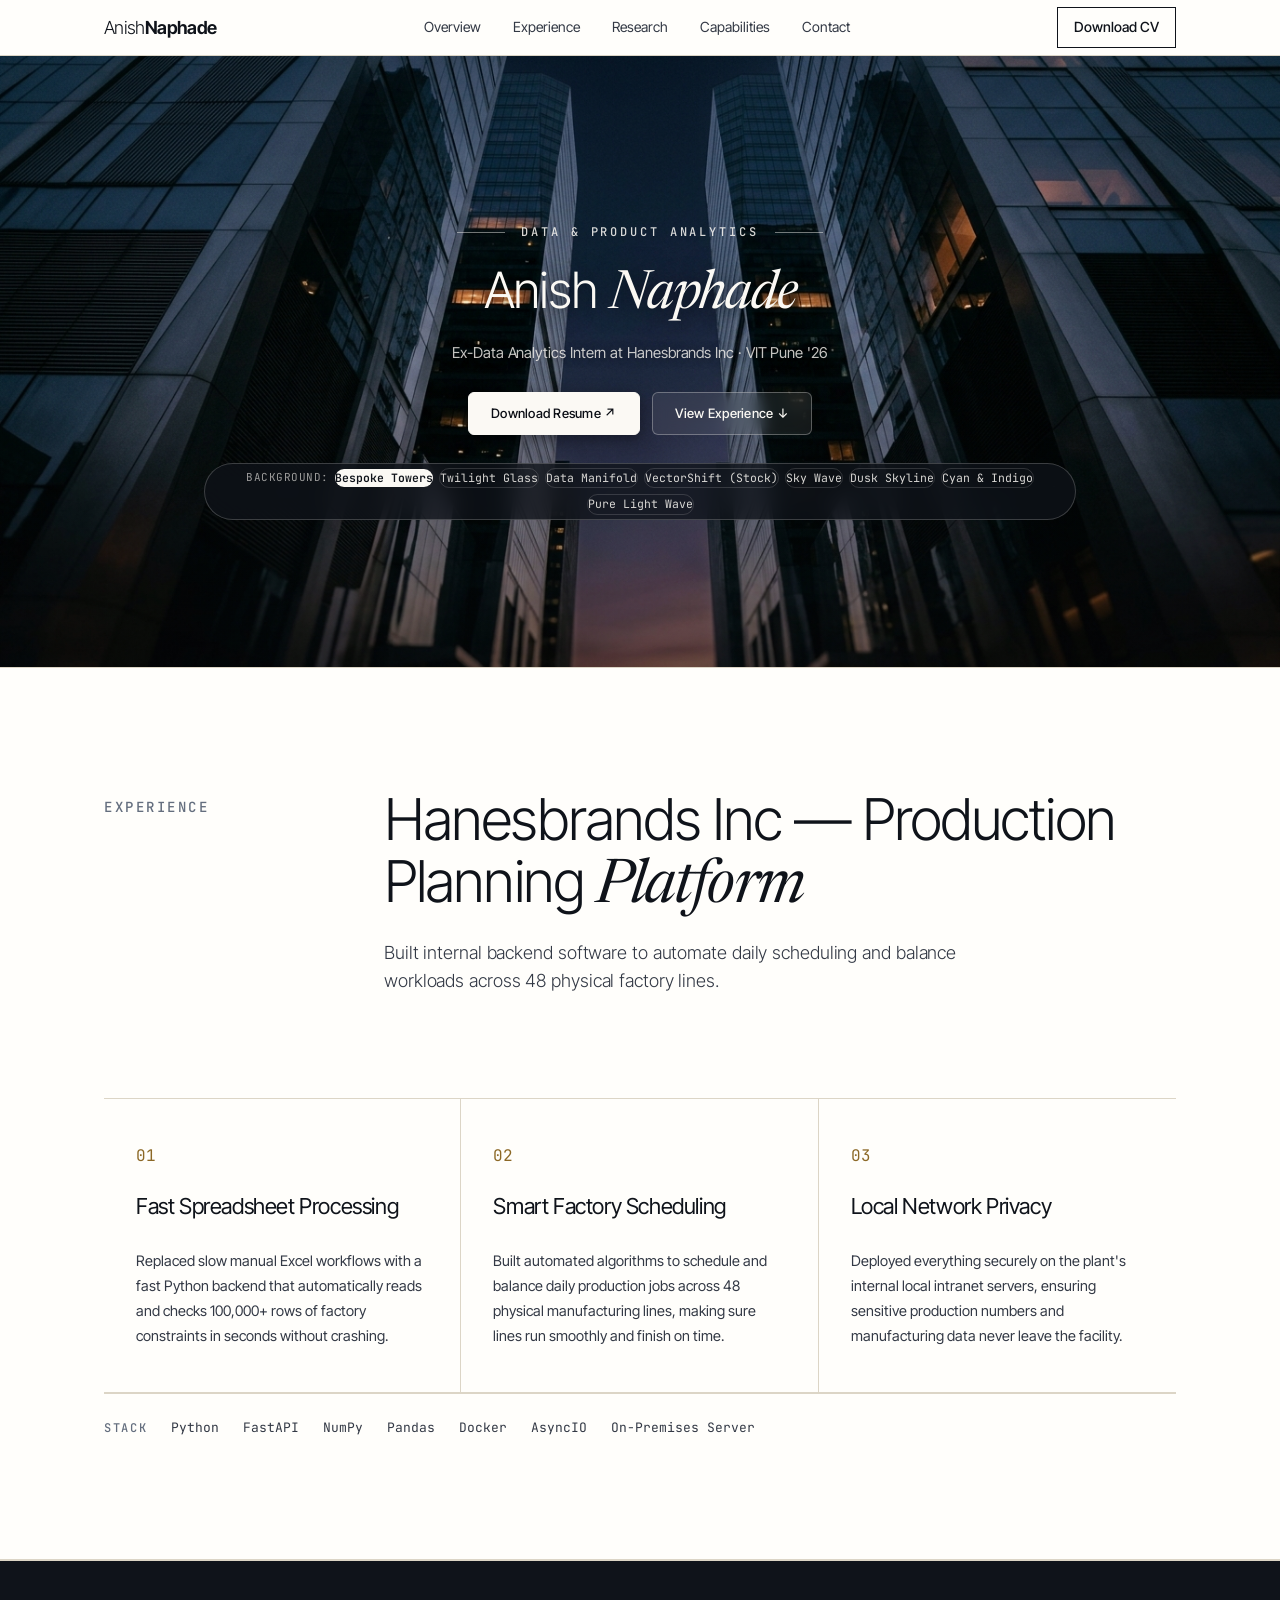
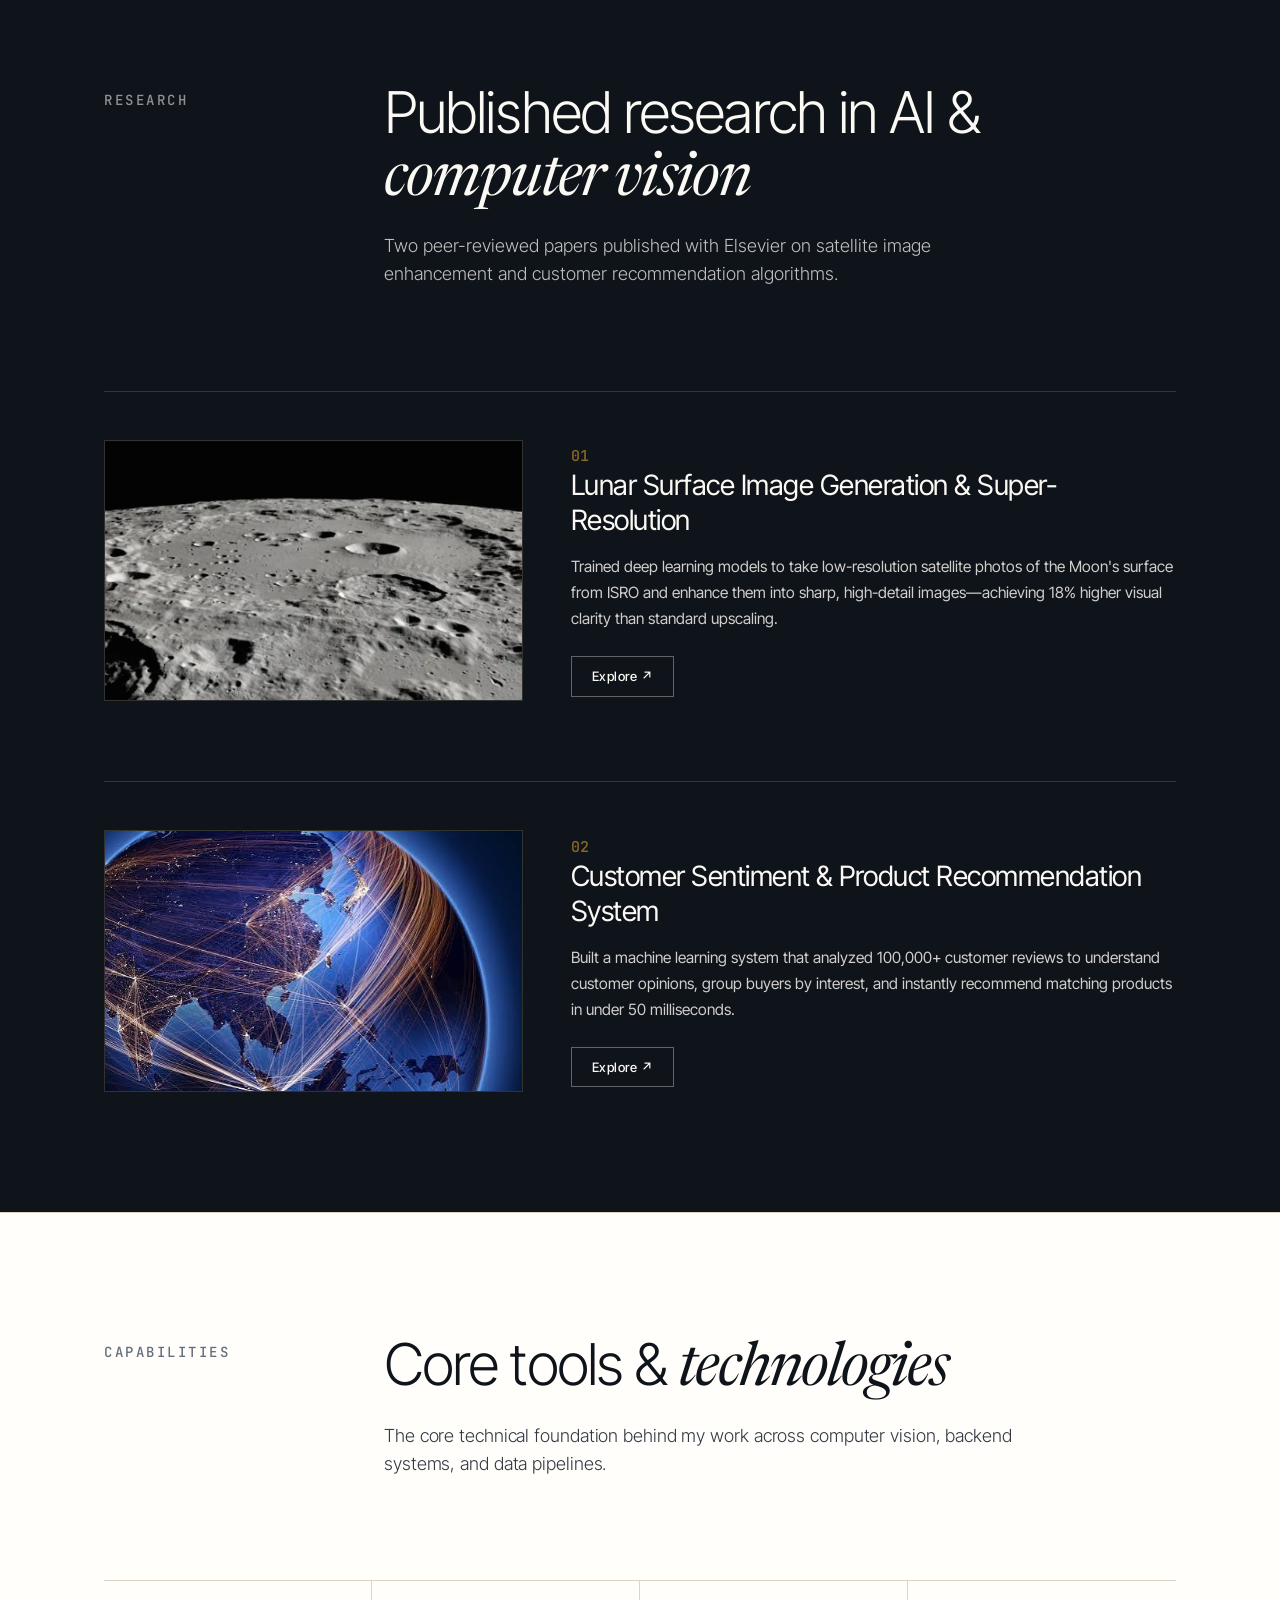
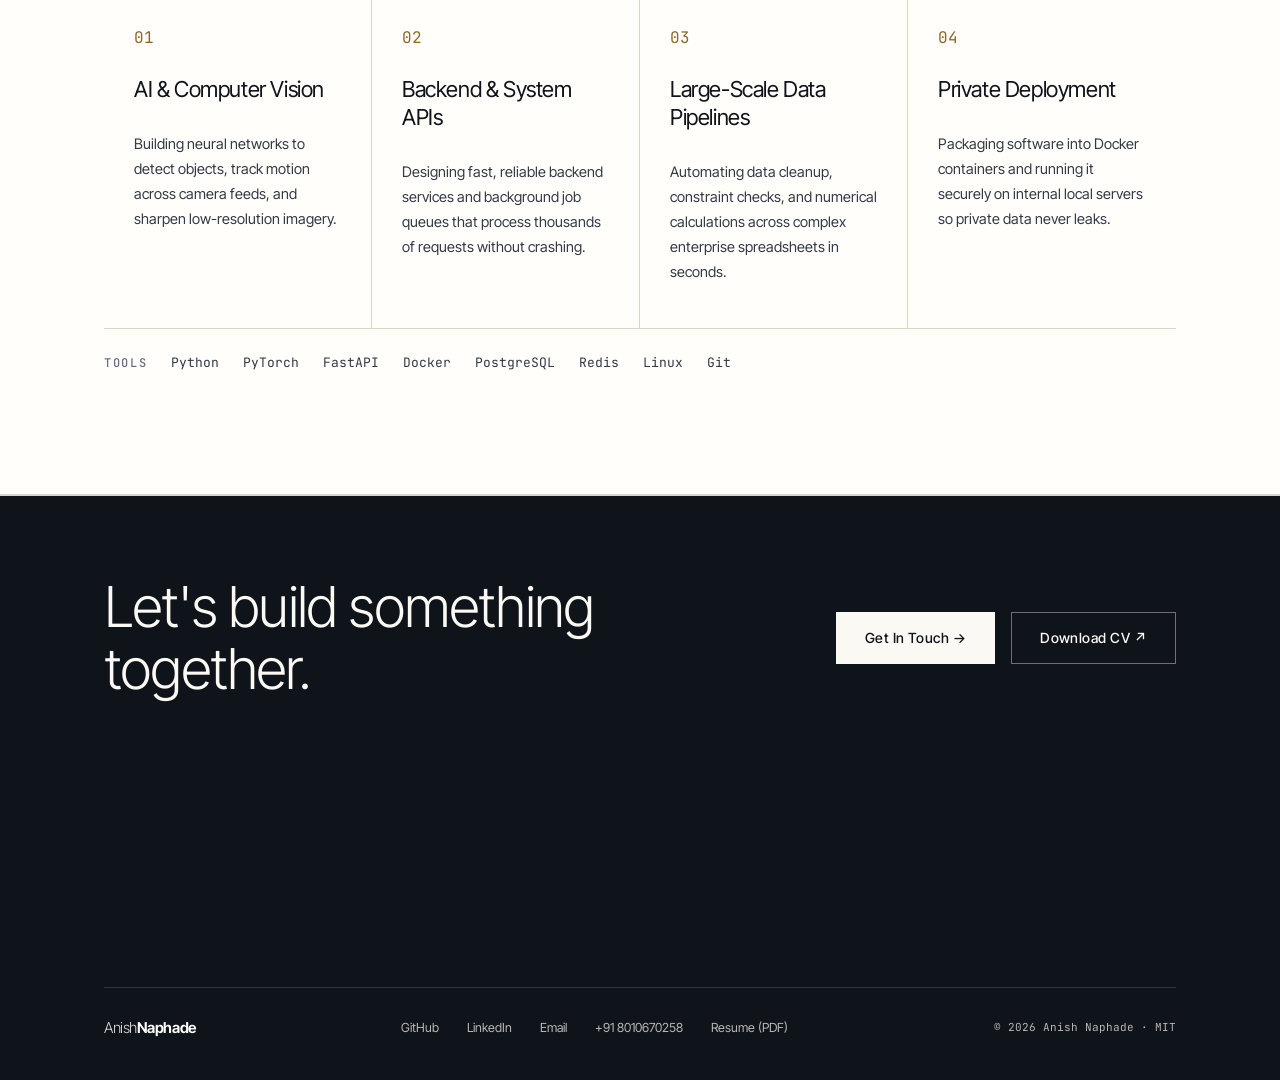
==== commit 78e89c11: "build(dist): lock in bespoke towers and VectorShift-styled logo" ====
--- a/index.html
+++ b/index.html
@@ -1,3 +1,3 @@
-<!DOCTYPE html><html lang="en"><head><style>@layer properties{@supports (((-webkit-hyphens:none)) and (not (margin-trim:inline))) or ((-moz-orient:inline) and (not (color:rgb(from red r g b)))){*,:before,:after,::backdrop{--tw-border-style:solid;--tw-font-weight:initial;--tw-tracking:initial;--tw-blur:initial;--tw-brightness:initial;--tw-contrast:initial;--tw-grayscale:initial;--tw-hue-rotate:initial;--tw-invert:initial;--tw-opacity:initial;--tw-saturate:initial;--tw-sepia:initial;--tw-drop-shadow:initial;--tw-drop-shadow-color:initial;--tw-drop-shadow-alpha:100%;--tw-drop-shadow-size:initial;--tw-duration:initial;--tw-scale-x:1;--tw-scale-y:1;--tw-scale-z:1}}}@layer theme{:root,:host{--font-sans:-apple-system, BlinkMacSystemFont, "Segoe UI", Roboto, "Helvetica Neue", "Noto Sans", Arial, sans-serif, "Apple Color Emoji", "Segoe UI Emoji", "Segoe UI Symbol", "Noto Color Emoji";--font-serif:ui-serif, Georgia, Cambria, "Times New Roman", Times, serif;--font-mono:ui-monospace, SFMono-Regular, Menlo, Monaco, Consolas, "Liberation Mono", "Courier New", monospace;--color-white:#fff;--spacing:.25rem;--font-weight-normal:400;--font-weight-medium:500;--tracking-tight:-.025em;--tracking-wider:.05em;--default-transition-duration:.15s;--default-transition-timing-function:cubic-bezier(.4, 0, .2, 1);--default-font-family:var(--font-sans);--default-mono-font-family:var(--font-mono)}}@layer base{*,:after,:before,::backdrop{box-sizing:border-box;border:0 solid;margin:0;padding:0}::file-selector-button{box-sizing:border-box;border:0 solid;margin:0;padding:0}html,:host{-webkit-text-size-adjust:100%;tab-size:4;line-height:1.5;font-family:var(--default-font-family,-apple-system, BlinkMacSystemFont, "Segoe UI", Roboto, "Helvetica Neue", "Noto Sans", Arial, sans-serif, "Apple Color Emoji", "Segoe UI Emoji", "Segoe UI Symbol", "Noto Color Emoji");font-feature-settings:var(--default-font-feature-settings,normal);font-variation-settings:var(--default-font-variation-settings,normal);-webkit-tap-highlight-color:transparent}hr{height:0;color:inherit;border-top-width:1px}abbr:where([title]){-webkit-text-decoration:underline dotted;text-decoration:underline dotted}h1,h2,h3,h4,h5,h6{font-size:inherit;font-weight:inherit}a{color:inherit;-webkit-text-decoration:inherit;-webkit-text-decoration:inherit;-webkit-text-decoration:inherit;-webkit-text-decoration:inherit;text-decoration:inherit}b,strong{font-weight:bolder}code,kbd,samp,pre{font-family:var(--default-mono-font-family,ui-monospace, SFMono-Regular, Menlo, Monaco, Consolas, "Liberation Mono", "Courier New", monospace);font-feature-settings:var(--default-mono-font-feature-settings,normal);font-variation-settings:var(--default-mono-font-variation-settings,normal);font-size:1em}small{font-size:80%}sub,sup{vertical-align:baseline;font-size:75%;line-height:0;position:relative}sub{bottom:-.25em}sup{top:-.5em}table{text-indent:0;border-color:inherit;border-collapse:collapse}:-moz-focusring:where(:not(iframe)){outline:auto}progress{vertical-align:baseline}summary{display:list-item}ol,ul,menu{list-style:none}img,svg,video,canvas,audio,iframe,embed,object{vertical-align:middle;display:block}img,video{max-width:100%;height:auto}button,input,select,optgroup,textarea{font:inherit;font-feature-settings:inherit;font-variation-settings:inherit;letter-spacing:inherit;color:inherit;opacity:1;background-color:#0000;border-radius:0}::file-selector-button{font:inherit;font-feature-settings:inherit;font-variation-settings:inherit;letter-spacing:inherit;color:inherit;opacity:1;background-color:#0000;border-radius:0}:where(select:is([multiple],[size])) optgroup{font-weight:bolder}:where(select:is([multiple],[size])) optgroup option{padding-inline-start:20px}::file-selector-button{margin-inline-end:4px}::placeholder{opacity:1}@supports (not ((-webkit-appearance:-apple-pay-button))) or (contain-intrinsic-size:1px){::placeholder{color:currentColor}@supports (color:color-mix(in lab, red, red)){::placeholder{color:color-mix(in oklab, currentcolor 50%, transparent)}}}textarea{resize:vertical}::-webkit-search-decoration{-webkit-appearance:none}::-webkit-date-and-time-value{min-height:1lh;text-align:inherit}::-webkit-datetime-edit{display:inline-flex}::-webkit-datetime-edit-fields-wrapper{padding:0}::-webkit-datetime-edit{padding-block:0}::-webkit-datetime-edit-year-field{padding-block:0}::-webkit-datetime-edit-month-field{padding-block:0}::-webkit-datetime-edit-day-field{padding-block:0}::-webkit-datetime-edit-hour-field{padding-block:0}::-webkit-datetime-edit-minute-field{padding-block:0}::-webkit-datetime-edit-second-field{padding-block:0}::-webkit-datetime-edit-millisecond-field{padding-block:0}::-webkit-datetime-edit-meridiem-field{padding-block:0}::-webkit-calendar-picker-indicator{line-height:1}:-moz-ui-invalid{box-shadow:none}button,input:where([type=button],[type=reset],[type=submit]){appearance:button}::file-selector-button{appearance:button}::-webkit-inner-spin-button{height:auto}::-webkit-outer-spin-button{height:auto}[hidden]:where(:not([hidden=until-found])){display:none!important}}@layer components;@layer utilities{.visible{visibility:visible}.absolute{position:absolute}.fixed{position:fixed}.relative{position:relative}.top-0{top:0}.right-0{right:0}.left-0{left:0}.z-\[200\]{z-index:200}.mt-6{margin-top:calc(var(--spacing) * 6)}.mb-3{margin-bottom:calc(var(--spacing) * 3)}.block{display:block}.flex{display:flex}.grid{display:grid}.hidden{display:none}.inline-flex{display:inline-flex}.h-full{height:100%}.min-h-screen{min-height:100vh}.w-full{width:100%}.shrink-0{flex-shrink:0}.cursor-pointer{cursor:pointer}.grid-cols-1{grid-template-columns:repeat(1,minmax(0,1fr))}.flex-col{flex-direction:column}.flex-wrap{flex-wrap:wrap}.items-center{align-items:center}.justify-between{justify-content:space-between}.justify-center{justify-content:center}.gap-1\.5{gap:calc(var(--spacing) * 1.5)}.gap-2{gap:calc(var(--spacing) * 2)}.gap-3{gap:calc(var(--spacing) * 3)}.gap-4{gap:calc(var(--spacing) * 4)}.gap-5{gap:calc(var(--spacing) * 5)}.gap-6{gap:calc(var(--spacing) * 6)}.gap-8{gap:calc(var(--spacing) * 8)}.gap-16{gap:calc(var(--spacing) * 16)}.overflow-hidden{overflow:hidden}.rounded-full{border-radius:2147483647px}.border{border-style:var(--tw-border-style);border-width:1px}.border-b{border-bottom-style:var(--tw-border-style);border-bottom-width:1px}.border-\[var\(--border\)\]{border-color:var(--border)}.object-cover{object-fit:cover}.px-2{padding-inline:calc(var(--spacing) * 2)}.px-2\.5{padding-inline:calc(var(--spacing) * 2.5)}.py-1{padding-block:var(--spacing)}.text-center{text-align:center}.font-mono{font-family:var(--font-mono)}.font-sans{font-family:var(--font-sans)}.font-serif{font-family:var(--font-serif)}.text-\[11\.5px\]{font-size:11.5px}.text-\[11px\]{font-size:11px}.text-\[14\.5px\]{font-size:14.5px}.text-\[15px\]{font-size:15px}.font-medium{--tw-font-weight:var(--font-weight-medium);font-weight:var(--font-weight-medium)}.font-normal{--tw-font-weight:var(--font-weight-normal);font-weight:var(--font-weight-normal)}.tracking-\[-0\.3px\]{--tw-tracking:-.3px;letter-spacing:-.3px}.tracking-tight{--tw-tracking:var(--tracking-tight);letter-spacing:var(--tracking-tight)}.tracking-wider{--tw-tracking:var(--tracking-wider);letter-spacing:var(--tracking-wider)}.text-white{color:var(--color-white)}.uppercase{text-transform:uppercase}.italic{font-style:italic}.no-underline{text-decoration-line:none}.antialiased{-webkit-font-smoothing:antialiased;-moz-osx-font-smoothing:grayscale}.filter{filter:var(--tw-blur,) var(--tw-brightness,) var(--tw-contrast,) var(--tw-grayscale,) var(--tw-hue-rotate,) var(--tw-invert,) var(--tw-saturate,) var(--tw-sepia,) var(--tw-drop-shadow,)}.transition{transition-property:color,background-color,border-color,outline-color,text-decoration-color,fill,stroke,--tw-gradient-from,--tw-gradient-via,--tw-gradient-to,opacity,box-shadow,transform,translate,scale,rotate,filter,-webkit-backdrop-filter,backdrop-filter,display,content-visibility,overlay,pointer-events;transition-timing-function:var(--tw-ease,var(--default-transition-timing-function));transition-duration:var(--tw-duration,var(--default-transition-duration))}.transition-all{transition-property:all;transition-timing-function:var(--tw-ease,var(--default-transition-timing-function));transition-duration:var(--tw-duration,var(--default-transition-duration))}.transition-colors{transition-property:color,background-color,border-color,outline-color,text-decoration-color,fill,stroke,--tw-gradient-from,--tw-gradient-via,--tw-gradient-to;transition-timing-function:var(--tw-ease,var(--default-transition-timing-function));transition-duration:var(--tw-duration,var(--default-transition-duration))}.transition-transform{transition-property:transform,translate,scale,rotate;transition-timing-function:var(--tw-ease,var(--default-transition-timing-function));transition-duration:var(--tw-duration,var(--default-transition-duration))}.duration-200{--tw-duration:.2s;transition-duration:.2s}.duration-500{--tw-duration:.5s;transition-duration:.5s}@media (hover:hover){.hover\:scale-105:hover{--tw-scale-x:105%;--tw-scale-y:105%;--tw-scale-z:105%;scale:var(--tw-scale-x) var(--tw-scale-y)}.hover\:bg-\[\#0F131A\]:hover{background-color:#0f131a}.hover\:bg-\[\#FBF9F4\]:hover{background-color:#fbf9f4}.hover\:bg-\[\#FCF9F0\]:hover{background-color:#fcf9f0}.hover\:bg-transparent:hover{background-color:#0000}.hover\:bg-white\/10:hover{background-color:#ffffff1a}@supports (color:color-mix(in lab, red, red)){.hover\:bg-white\/10:hover{background-color:color-mix(in oklab, var(--color-white) 10%, transparent)}}.hover\:text-\[\#0F131A\]:hover{color:#0f131a}.hover\:text-\[\#FBF9F4\]:hover{color:#fbf9f4}.hover\:text-white:hover{color:var(--color-white)}.hover\:opacity-90:hover{opacity:.9}}.active\:scale-\[0\.98\]:active{scale:.98}@media (min-width:40rem){.sm\:inline-flex{display:inline-flex}.sm\:grid-cols-2{grid-template-columns:repeat(2,minmax(0,1fr))}.sm\:flex-row{flex-direction:row}.sm\:gap-7{gap:calc(var(--spacing) * 7)}.sm\:border-r{border-right-style:var(--tw-border-style);border-right-width:1px}.sm\:border-r-0{border-right-style:var(--tw-border-style);border-right-width:0}}@media (min-width:48rem){.md\:col-span-5{grid-column:span 5/span 5}.md\:col-span-7{grid-column:span 7/span 7}.md\:flex{display:flex}.md\:grid-cols-3{grid-template-columns:repeat(3,minmax(0,1fr))}.md\:grid-cols-12{grid-template-columns:repeat(12,minmax(0,1fr))}.md\:grid-cols-\[240px_1fr\]{grid-template-columns:240px 1fr}.md\:gap-10{gap:calc(var(--spacing) * 10)}.md\:gap-12{gap:calc(var(--spacing) * 12)}.md\:gap-20{gap:calc(var(--spacing) * 20)}}@media (min-width:64rem){.lg\:grid-cols-4{grid-template-columns:repeat(4,minmax(0,1fr))}.lg\:flex-row{flex-direction:row}.lg\:items-center{align-items:center}.lg\:border-r{border-right-style:var(--tw-border-style);border-right-width:1px}.lg\:border-r-0{border-right-style:var(--tw-border-style);border-right-width:0}.lg\:border-b-0{border-bottom-style:var(--tw-border-style);border-bottom-width:0}}}:root{--bg:#fffefb;--bg-sand:#f4efe6;--bg-parchment:#efe9de;--bg-card:#fff;--bg-card-hover:#f9f6f0;--dark:#0f131a;--text-primary:#0f131a;--text-secondary:#333945;--text-muted:#646e7e;--text-light:#fbf9f4;--text-light-secondary:#fbf9f4e0;--text-light-muted:#f2efe8bf;--border:#dcd5c6;--border-strong:#c8bfad;--accent:#8c6826;--accent-gold:#8c6826;--accent-emerald:#059669;--sans:"Inter Tight", -apple-system, BlinkMacSystemFont, "Segoe UI", Roboto, sans-serif;--mono:"JetBrains Mono", ui-monospace, Menlo, Monaco, Consolas, monospace;--serif:"Newsreader", "Times New Roman", Georgia, serif}*{box-sizing:border-box;-webkit-font-smoothing:antialiased;-moz-osx-font-smoothing:grayscale;text-rendering:optimizelegibility;margin:0;padding:0}html{background-color:var(--bg);width:100%;margin:0;padding:0}body{background-color:var(--bg);width:100%;color:var(--text-primary);font-family:var(--sans);margin:0;padding:0;line-height:1.6}::selection{background:var(--dark);color:var(--text-light)}.font-sans{font-family:var(--sans)}.font-serif{font-family:var(--serif)}.font-mono{font-family:var(--mono)}.link-editorial{color:var(--text-muted);align-items:center;gap:6px;text-decoration:none;transition:color .2s;display:inline-flex;position:relative}.link-editorial:hover{color:var(--text-primary)}.link-editorial:after{content:"";transform-origin:100%;background-color:currentColor;width:100%;height:1px;transition:transform .25s cubic-bezier(.16,1,.3,1);position:absolute;bottom:-2px;left:0;transform:scaleX(0)}.link-editorial:hover:after{transform-origin:0;transform:scaleX(1)}@property --tw-border-style{syntax:"*";inherits:false;initial-value:solid}@property --tw-font-weight{syntax:"*";inherits:false}@property --tw-tracking{syntax:"*";inherits:false}@property --tw-blur{syntax:"*";inherits:false}@property --tw-brightness{syntax:"*";inherits:false}@property --tw-contrast{syntax:"*";inherits:false}@property --tw-grayscale{syntax:"*";inherits:false}@property --tw-hue-rotate{syntax:"*";inherits:false}@property --tw-invert{syntax:"*";inherits:false}@property --tw-opacity{syntax:"*";inherits:false}@property --tw-saturate{syntax:"*";inherits:false}@property --tw-sepia{syntax:"*";inherits:false}@property --tw-drop-shadow{syntax:"*";inherits:false}@property --tw-drop-shadow-color{syntax:"*";inherits:false}@property --tw-drop-shadow-alpha{syntax:"<percentage>";inherits:false;initial-value:100%}@property --tw-drop-shadow-size{syntax:"*";inherits:false}@property --tw-duration{syntax:"*";inherits:false}@property --tw-scale-x{syntax:"*";inherits:false;initial-value:1}@property --tw-scale-y{syntax:"*";inherits:false;initial-value:1}@property --tw-scale-z{syntax:"*";inherits:false;initial-value:1}
+<!DOCTYPE html><html lang="en"><head><style>@layer properties{@supports (((-webkit-hyphens:none)) and (not (margin-trim:inline))) or ((-moz-orient:inline) and (not (color:rgb(from red r g b)))){*,:before,:after,::backdrop{--tw-border-style:solid;--tw-font-weight:initial;--tw-tracking:initial;--tw-blur:initial;--tw-brightness:initial;--tw-contrast:initial;--tw-grayscale:initial;--tw-hue-rotate:initial;--tw-invert:initial;--tw-opacity:initial;--tw-saturate:initial;--tw-sepia:initial;--tw-drop-shadow:initial;--tw-drop-shadow-color:initial;--tw-drop-shadow-alpha:100%;--tw-drop-shadow-size:initial;--tw-duration:initial;--tw-scale-x:1;--tw-scale-y:1;--tw-scale-z:1}}}@layer theme{:root,:host{--font-sans:-apple-system, BlinkMacSystemFont, "Segoe UI", Roboto, "Helvetica Neue", "Noto Sans", Arial, sans-serif, "Apple Color Emoji", "Segoe UI Emoji", "Segoe UI Symbol", "Noto Color Emoji";--font-serif:ui-serif, Georgia, Cambria, "Times New Roman", Times, serif;--font-mono:ui-monospace, SFMono-Regular, Menlo, Monaco, Consolas, "Liberation Mono", "Courier New", monospace;--color-white:#fff;--spacing:.25rem;--font-weight-normal:400;--tracking-wider:.05em;--default-transition-duration:.15s;--default-transition-timing-function:cubic-bezier(.4, 0, .2, 1);--default-font-family:var(--font-sans);--default-mono-font-family:var(--font-mono)}}@layer base{*,:after,:before,::backdrop{box-sizing:border-box;border:0 solid;margin:0;padding:0}::file-selector-button{box-sizing:border-box;border:0 solid;margin:0;padding:0}html,:host{-webkit-text-size-adjust:100%;tab-size:4;line-height:1.5;font-family:var(--default-font-family,-apple-system, BlinkMacSystemFont, "Segoe UI", Roboto, "Helvetica Neue", "Noto Sans", Arial, sans-serif, "Apple Color Emoji", "Segoe UI Emoji", "Segoe UI Symbol", "Noto Color Emoji");font-feature-settings:var(--default-font-feature-settings,normal);font-variation-settings:var(--default-font-variation-settings,normal);-webkit-tap-highlight-color:transparent}hr{height:0;color:inherit;border-top-width:1px}abbr:where([title]){-webkit-text-decoration:underline dotted;text-decoration:underline dotted}h1,h2,h3,h4,h5,h6{font-size:inherit;font-weight:inherit}a{color:inherit;-webkit-text-decoration:inherit;-webkit-text-decoration:inherit;-webkit-text-decoration:inherit;-webkit-text-decoration:inherit;text-decoration:inherit}b,strong{font-weight:bolder}code,kbd,samp,pre{font-family:var(--default-mono-font-family,ui-monospace, SFMono-Regular, Menlo, Monaco, Consolas, "Liberation Mono", "Courier New", monospace);font-feature-settings:var(--default-mono-font-feature-settings,normal);font-variation-settings:var(--default-mono-font-variation-settings,normal);font-size:1em}small{font-size:80%}sub,sup{vertical-align:baseline;font-size:75%;line-height:0;position:relative}sub{bottom:-.25em}sup{top:-.5em}table{text-indent:0;border-color:inherit;border-collapse:collapse}:-moz-focusring:where(:not(iframe)){outline:auto}progress{vertical-align:baseline}summary{display:list-item}ol,ul,menu{list-style:none}img,svg,video,canvas,audio,iframe,embed,object{vertical-align:middle;display:block}img,video{max-width:100%;height:auto}button,input,select,optgroup,textarea{font:inherit;font-feature-settings:inherit;font-variation-settings:inherit;letter-spacing:inherit;color:inherit;opacity:1;background-color:#0000;border-radius:0}::file-selector-button{font:inherit;font-feature-settings:inherit;font-variation-settings:inherit;letter-spacing:inherit;color:inherit;opacity:1;background-color:#0000;border-radius:0}:where(select:is([multiple],[size])) optgroup{font-weight:bolder}:where(select:is([multiple],[size])) optgroup option{padding-inline-start:20px}::file-selector-button{margin-inline-end:4px}::placeholder{opacity:1}@supports (not ((-webkit-appearance:-apple-pay-button))) or (contain-intrinsic-size:1px){::placeholder{color:currentColor}@supports (color:color-mix(in lab, red, red)){::placeholder{color:color-mix(in oklab, currentcolor 50%, transparent)}}}textarea{resize:vertical}::-webkit-search-decoration{-webkit-appearance:none}::-webkit-date-and-time-value{min-height:1lh;text-align:inherit}::-webkit-datetime-edit{display:inline-flex}::-webkit-datetime-edit-fields-wrapper{padding:0}::-webkit-datetime-edit{padding-block:0}::-webkit-datetime-edit-year-field{padding-block:0}::-webkit-datetime-edit-month-field{padding-block:0}::-webkit-datetime-edit-day-field{padding-block:0}::-webkit-datetime-edit-hour-field{padding-block:0}::-webkit-datetime-edit-minute-field{padding-block:0}::-webkit-datetime-edit-second-field{padding-block:0}::-webkit-datetime-edit-millisecond-field{padding-block:0}::-webkit-datetime-edit-meridiem-field{padding-block:0}::-webkit-calendar-picker-indicator{line-height:1}:-moz-ui-invalid{box-shadow:none}button,input:where([type=button],[type=reset],[type=submit]){appearance:button}::file-selector-button{appearance:button}::-webkit-inner-spin-button{height:auto}::-webkit-outer-spin-button{height:auto}[hidden]:where(:not([hidden=until-found])){display:none!important}}@layer components;@layer utilities{.visible{visibility:visible}.absolute{position:absolute}.fixed{position:fixed}.relative{position:relative}.top-0{top:0}.right-0{right:0}.left-0{left:0}.z-\[200\]{z-index:200}.mt-6{margin-top:calc(var(--spacing) * 6)}.mb-3{margin-bottom:calc(var(--spacing) * 3)}.block{display:block}.flex{display:flex}.grid{display:grid}.hidden{display:none}.inline-flex{display:inline-flex}.h-full{height:100%}.min-h-screen{min-height:100vh}.w-full{width:100%}.shrink-0{flex-shrink:0}.cursor-pointer{cursor:pointer}.grid-cols-1{grid-template-columns:repeat(1,minmax(0,1fr))}.flex-col{flex-direction:column}.flex-wrap{flex-wrap:wrap}.items-center{align-items:center}.justify-between{justify-content:space-between}.justify-center{justify-content:center}.gap-1\.5{gap:calc(var(--spacing) * 1.5)}.gap-2{gap:calc(var(--spacing) * 2)}.gap-3{gap:calc(var(--spacing) * 3)}.gap-4{gap:calc(var(--spacing) * 4)}.gap-5{gap:calc(var(--spacing) * 5)}.gap-6{gap:calc(var(--spacing) * 6)}.gap-8{gap:calc(var(--spacing) * 8)}.gap-16{gap:calc(var(--spacing) * 16)}.overflow-hidden{overflow:hidden}.rounded-full{border-radius:2147483647px}.border{border-style:var(--tw-border-style);border-width:1px}.border-b{border-bottom-style:var(--tw-border-style);border-bottom-width:1px}.border-\[var\(--border\)\]{border-color:var(--border)}.object-cover{object-fit:cover}.px-2{padding-inline:calc(var(--spacing) * 2)}.px-2\.5{padding-inline:calc(var(--spacing) * 2.5)}.py-1{padding-block:var(--spacing)}.text-center{text-align:center}.font-mono{font-family:var(--font-mono)}.font-sans{font-family:var(--font-sans)}.font-serif{font-family:var(--font-serif)}.text-\[11\.5px\]{font-size:11.5px}.text-\[11px\]{font-size:11px}.font-normal{--tw-font-weight:var(--font-weight-normal);font-weight:var(--font-weight-normal)}.tracking-wider{--tw-tracking:var(--tracking-wider);letter-spacing:var(--tracking-wider)}.uppercase{text-transform:uppercase}.italic{font-style:italic}.no-underline{text-decoration-line:none}.antialiased{-webkit-font-smoothing:antialiased;-moz-osx-font-smoothing:grayscale}.filter{filter:var(--tw-blur,) var(--tw-brightness,) var(--tw-contrast,) var(--tw-grayscale,) var(--tw-hue-rotate,) var(--tw-invert,) var(--tw-saturate,) var(--tw-sepia,) var(--tw-drop-shadow,)}.transition{transition-property:color,background-color,border-color,outline-color,text-decoration-color,fill,stroke,--tw-gradient-from,--tw-gradient-via,--tw-gradient-to,opacity,box-shadow,transform,translate,scale,rotate,filter,-webkit-backdrop-filter,backdrop-filter,display,content-visibility,overlay,pointer-events;transition-timing-function:var(--tw-ease,var(--default-transition-timing-function));transition-duration:var(--tw-duration,var(--default-transition-duration))}.transition-all{transition-property:all;transition-timing-function:var(--tw-ease,var(--default-transition-timing-function));transition-duration:var(--tw-duration,var(--default-transition-duration))}.transition-colors{transition-property:color,background-color,border-color,outline-color,text-decoration-color,fill,stroke,--tw-gradient-from,--tw-gradient-via,--tw-gradient-to;transition-timing-function:var(--tw-ease,var(--default-transition-timing-function));transition-duration:var(--tw-duration,var(--default-transition-duration))}.transition-opacity{transition-property:opacity;transition-timing-function:var(--tw-ease,var(--default-transition-timing-function));transition-duration:var(--tw-duration,var(--default-transition-duration))}.transition-transform{transition-property:transform,translate,scale,rotate;transition-timing-function:var(--tw-ease,var(--default-transition-timing-function));transition-duration:var(--tw-duration,var(--default-transition-duration))}.duration-200{--tw-duration:.2s;transition-duration:.2s}.duration-500{--tw-duration:.5s;transition-duration:.5s}@media (hover:hover){.hover\:scale-105:hover{--tw-scale-x:105%;--tw-scale-y:105%;--tw-scale-z:105%;scale:var(--tw-scale-x) var(--tw-scale-y)}.hover\:bg-\[\#0F131A\]:hover{background-color:#0f131a}.hover\:bg-\[\#FBF9F4\]:hover{background-color:#fbf9f4}.hover\:bg-\[\#FCF9F0\]:hover{background-color:#fcf9f0}.hover\:bg-transparent:hover{background-color:#0000}.hover\:bg-white\/10:hover{background-color:#ffffff1a}@supports (color:color-mix(in lab, red, red)){.hover\:bg-white\/10:hover{background-color:color-mix(in oklab, var(--color-white) 10%, transparent)}}.hover\:text-\[\#0F131A\]:hover{color:#0f131a}.hover\:text-\[\#FBF9F4\]:hover{color:#fbf9f4}.hover\:text-white:hover{color:var(--color-white)}.hover\:opacity-80:hover{opacity:.8}.hover\:opacity-90:hover{opacity:.9}}.active\:scale-\[0\.98\]:active{scale:.98}@media (min-width:40rem){.sm\:inline-flex{display:inline-flex}.sm\:grid-cols-2{grid-template-columns:repeat(2,minmax(0,1fr))}.sm\:flex-row{flex-direction:row}.sm\:gap-7{gap:calc(var(--spacing) * 7)}.sm\:border-r{border-right-style:var(--tw-border-style);border-right-width:1px}.sm\:border-r-0{border-right-style:var(--tw-border-style);border-right-width:0}}@media (min-width:48rem){.md\:col-span-5{grid-column:span 5/span 5}.md\:col-span-7{grid-column:span 7/span 7}.md\:flex{display:flex}.md\:grid-cols-3{grid-template-columns:repeat(3,minmax(0,1fr))}.md\:grid-cols-12{grid-template-columns:repeat(12,minmax(0,1fr))}.md\:grid-cols-\[240px_1fr\]{grid-template-columns:240px 1fr}.md\:gap-10{gap:calc(var(--spacing) * 10)}.md\:gap-12{gap:calc(var(--spacing) * 12)}.md\:gap-20{gap:calc(var(--spacing) * 20)}}@media (min-width:64rem){.lg\:grid-cols-4{grid-template-columns:repeat(4,minmax(0,1fr))}.lg\:flex-row{flex-direction:row}.lg\:items-center{align-items:center}.lg\:border-r{border-right-style:var(--tw-border-style);border-right-width:1px}.lg\:border-r-0{border-right-style:var(--tw-border-style);border-right-width:0}.lg\:border-b-0{border-bottom-style:var(--tw-border-style);border-bottom-width:0}}}:root{--bg:#fffefb;--bg-sand:#f4efe6;--bg-parchment:#efe9de;--bg-card:#fff;--bg-card-hover:#f9f6f0;--dark:#0f131a;--text-primary:#0f131a;--text-secondary:#333945;--text-muted:#646e7e;--text-light:#fbf9f4;--text-light-secondary:#fbf9f4e0;--text-light-muted:#f2efe8bf;--border:#dcd5c6;--border-strong:#c8bfad;--accent:#8c6826;--accent-gold:#8c6826;--accent-emerald:#059669;--sans:"Inter Tight", -apple-system, BlinkMacSystemFont, "Segoe UI", Roboto, sans-serif;--mono:"JetBrains Mono", ui-monospace, Menlo, Monaco, Consolas, monospace;--serif:"Newsreader", "Times New Roman", Georgia, serif}*{box-sizing:border-box;-webkit-font-smoothing:antialiased;-moz-osx-font-smoothing:grayscale;text-rendering:optimizelegibility;margin:0;padding:0}html{background-color:var(--bg);width:100%;margin:0;padding:0}body{background-color:var(--bg);width:100%;color:var(--text-primary);font-family:var(--sans);margin:0;padding:0;line-height:1.6}::selection{background:var(--dark);color:var(--text-light)}.font-sans{font-family:var(--sans)}.font-serif{font-family:var(--serif)}.font-mono{font-family:var(--mono)}.link-editorial{color:var(--text-muted);align-items:center;gap:6px;text-decoration:none;transition:color .2s;display:inline-flex;position:relative}.link-editorial:hover{color:var(--text-primary)}.link-editorial:after{content:"";transform-origin:100%;background-color:currentColor;width:100%;height:1px;transition:transform .25s cubic-bezier(.16,1,.3,1);position:absolute;bottom:-2px;left:0;transform:scaleX(0)}.link-editorial:hover:after{transform-origin:0;transform:scaleX(1)}@property --tw-border-style{syntax:"*";inherits:false;initial-value:solid}@property --tw-font-weight{syntax:"*";inherits:false}@property --tw-tracking{syntax:"*";inherits:false}@property --tw-blur{syntax:"*";inherits:false}@property --tw-brightness{syntax:"*";inherits:false}@property --tw-contrast{syntax:"*";inherits:false}@property --tw-grayscale{syntax:"*";inherits:false}@property --tw-hue-rotate{syntax:"*";inherits:false}@property --tw-invert{syntax:"*";inherits:false}@property --tw-opacity{syntax:"*";inherits:false}@property --tw-saturate{syntax:"*";inherits:false}@property --tw-sepia{syntax:"*";inherits:false}@property --tw-drop-shadow{syntax:"*";inherits:false}@property --tw-drop-shadow-color{syntax:"*";inherits:false}@property --tw-drop-shadow-alpha{syntax:"<percentage>";inherits:false;initial-value:100%}@property --tw-drop-shadow-size{syntax:"*";inherits:false}@property --tw-duration{syntax:"*";inherits:false}@property --tw-scale-x{syntax:"*";inherits:false;initial-value:1}@property --tw-scale-y{syntax:"*";inherits:false;initial-value:1}@property --tw-scale-z{syntax:"*";inherits:false;initial-value:1}
 
-</style><meta charSet="utf-8"/><meta name="viewport" content="width=device-width, initial-scale=1"/><link rel="preload" as="image" href="lunar-research.webp"/><link rel="preload" as="image" href="network-research.jpg"/><link rel="stylesheet" href="/_next/static/chunks/1a1480nq_bql-.css" data-precedence="next"/><link rel="preload" as="script" fetchPriority="low" href="/_next/static/chunks/0j1we3cwg31qe.js"/><script src="/_next/static/chunks/1cuyxw6v18rxx.js" async=""></script><script src="/_next/static/chunks/39_j1bdzreq0m.js" async=""></script><script src="/_next/static/chunks/turbopack-2u1d16houkiyo.js" async=""></script><script src="/_next/static/chunks/3qfy96eoyh-ek.js" async=""></script><script src="/_next/static/chunks/318a25s6-wl__.js" async=""></script><link rel="preload" href="https://fonts.googleapis.com/css2?family=Inter+Tight:wght@300;400;500;600&amp;family=Newsreader:ital,opsz,wght@0,6..72,300..700;1,6..72,300..700&amp;family=JetBrains+Mono:wght@400;500&amp;display=swap" as="style"/><title>Anish Naphade — AI &amp; Distributed Systems</title><meta name="description" content="Production systems architect and applied AI researcher. Fortune 500 backend infrastructure, 2× Scopus Elsevier published, VIT Pune &#x27;26."/><meta property="og:title" content="Anish Naphade — AI &amp; Distributed Systems"/><meta property="og:description" content="Production backend systems for 10M+ apparel units, 2× Scopus Elsevier published researcher, VIT Pune 8.68 CGPA."/><meta property="og:url" content="https://anishnaphade.github.io"/><meta property="og:site_name" content="Anish Naphade"/><meta property="og:type" content="website"/><meta name="twitter:card" content="summary"/><meta name="twitter:title" content="Anish Naphade — AI &amp; Distributed Systems"/><meta name="twitter:description" content="Production backend systems for 10M+ apparel units, 2× Scopus Elsevier published researcher, VIT Pune 8.68 CGPA."/><link rel="icon" href="/favicon.ico?favicon.117ezoe8m31dk.ico" sizes="48x48" type="image/x-icon"/><link rel="preconnect" href="https://fonts.googleapis.com"/><link rel="preconnect" href="https://fonts.gstatic.com" crossorigin="anonymous"/><link href="https://fonts.googleapis.com/css2?family=Inter+Tight:wght@300;400;500;600&amp;family=Newsreader:ital,opsz,wght@0,6..72,300..700;1,6..72,300..700&amp;family=JetBrains+Mono:wght@400;500&amp;display=swap" rel="stylesheet"/><script src="/_next/static/chunks/0cz1d0mv5g_q7.js" noModule=""></script></head><body class="min-h-screen antialiased"><div hidden=""><!--$--><!--/$--></div><div class="font-sans" style="background:var(--bg);color:var(--text-primary);width:100%;display:flex;flex-direction:column;align-items:center"><header class="fixed top-0 left-0 right-0 z-[200]" style="height:56px;background:rgba(255, 254, 251, 0.85);backdrop-filter:blur(12px);-webkit-backdrop-filter:blur(12px);border-bottom:1px solid var(--border);width:100%"><div style="max-width:1200px;margin:0 auto;padding:0 clamp(24px, 5vw, 64px);display:flex;height:100%;align-items:center;justify-content:space-between;width:100%;box-sizing:border-box"><a href="#" class="flex items-center gap-2 no-underline" style="color:var(--text-primary)"><span class="font-sans text-[15px] font-medium tracking-[-0.3px]">Anish Naphade</span></a><nav class="hidden md:flex items-center gap-8"><a href="#overview" class="no-underline transition-colors hover:text-[#0F131A]" style="font-size:14px;font-weight:400;color:var(--text-secondary);padding:6px 0">Overview</a><a href="#experience" class="no-underline transition-colors hover:text-[#0F131A]" style="font-size:14px;font-weight:400;color:var(--text-secondary);padding:6px 0">Experience</a><a href="#research" class="no-underline transition-colors hover:text-[#0F131A]" style="font-size:14px;font-weight:400;color:var(--text-secondary);padding:6px 0">Research</a><a href="#capabilities" class="no-underline transition-colors hover:text-[#0F131A]" style="font-size:14px;font-weight:400;color:var(--text-secondary);padding:6px 0">Capabilities</a><a href="#contact" class="no-underline transition-colors hover:text-[#0F131A]" style="font-size:14px;font-weight:400;color:var(--text-secondary);padding:6px 0">Contact</a></nav><a href="Anish_Naphade_Resume.pdf" target="_blank" rel="noopener noreferrer" class="hidden sm:inline-flex items-center no-underline transition-colors hover:bg-[#0F131A] hover:text-[#FBF9F4]" style="font-size:14px;font-weight:500;color:var(--text-primary);border:1px solid var(--text-primary);padding:8px 16px;border-radius:0">Download CV</a></div></header><section id="overview" class="relative flex flex-col items-center justify-center text-center overflow-hidden" style="margin-top:56px;min-height:clamp(520px, 68vh, 700px);background:#06080B;border-bottom:1px solid var(--border);padding:84px 24px 64px;width:100%;box-sizing:border-box;transition:background 0.3s ease"><div style="position:absolute;inset:0;background-image:url(&#x27;twilight-monolith.jpg&#x27;);background-size:cover;background-position:center;filter:none;z-index:0;transition:background-image 0.3s ease"></div><div style="position:absolute;inset:0;background:linear-gradient(180deg, rgba(8,11,18,0.06) 0%, transparent 45%, rgba(8,11,18,0.30) 100%);z-index:2;pointer-events:none"></div><div style="position:relative;z-index:3;max-width:920px;margin:0 auto;padding:16px 24px;width:100%;box-sizing:border-box;text-align:center;display:flex;flex-direction:column;align-items:center"><div style="display:inline-flex;align-items:center;justify-content:center;gap:16px;margin-bottom:20px"><span style="width:48px;height:1px;background:rgba(251, 249, 244, 0.45)"></span><span class="font-mono" style="font-size:12px;font-weight:500;letter-spacing:0.24em;text-transform:uppercase;color:rgba(251, 249, 244, 0.85)">Data &amp; Product Analytics</span><span style="width:48px;height:1px;background:rgba(251, 249, 244, 0.45)"></span></div><h1 class="font-sans" style="font-size:clamp(34px, 4vw, 50px);font-weight:300;line-height:1.12;letter-spacing:-0.025em;color:#FBF9F4;margin-bottom:16px;text-shadow:0 2px 24px rgba(0, 0, 0, 0.7)">Anish<!-- --> <span class="font-serif italic font-normal" style="font-size:1.08em;color:inherit">Naphade</span></h1><p class="font-sans" style="font-size:15px;font-weight:400;line-height:1.5;letter-spacing:-0.005em;color:rgba(251, 249, 244, 0.78);max-width:560px;margin:0 auto 28px;text-shadow:0 1px 12px rgba(0, 0, 0, 0.4)">Ex-Data Analytics Intern at Hanesbrands Inc · VIT Pune &#x27;26</p><div class="flex flex-wrap items-center justify-center gap-3"><a href="Anish_Naphade_Resume.pdf" target="_blank" rel="noopener noreferrer" class="inline-flex items-center no-underline transition-all hover:opacity-90 active:scale-[0.98]" style="font-size:13px;font-weight:500;letter-spacing:0.02em;background:#FBF9F4;border:1px solid #FBF9F4;color:#0A0D14;padding:10px 22px;border-radius:6px;box-shadow:0 4px 16px rgba(0,0,0,0.4)">Download Resume ↗</a><a href="#experience" class="inline-flex items-center no-underline transition-all hover:bg-white/10 active:scale-[0.98]" style="font-size:13px;font-weight:500;letter-spacing:0.02em;background:rgba(255, 255, 255, 0.08);border:1px solid rgba(251, 249, 244, 0.3);color:#FBF9F4;padding:10px 22px;border-radius:6px;backdrop-filter:blur(8px);-webkit-backdrop-filter:blur(8px)">View Experience ↓</a></div><div class="inline-flex flex-wrap items-center justify-center gap-1.5" style="margin-top:28px;padding:4px 8px;border-radius:9999px;background:rgba(15, 19, 26, 0.75);border:1px solid rgba(251, 249, 244, 0.2);backdrop-filter:blur(12px);-webkit-backdrop-filter:blur(12px)"><span class="font-mono text-[11px] uppercase tracking-wider px-2" style="color:rgba(251, 249, 244, 0.6)">Background:</span><button type="button" class="font-mono text-[11.5px] px-2.5 py-1 transition-all cursor-pointer rounded-full" style="background:#FBF9F4;color:#0F131A;border:none;font-weight:600">Twilight Glass</button><button type="button" class="font-mono text-[11.5px] px-2.5 py-1 transition-all cursor-pointer rounded-full" style="background:transparent;color:rgba(251, 249, 244, 0.85);border:1px solid rgba(251, 249, 244, 0.15);font-weight:400">Bespoke Towers</button><button type="button" class="font-mono text-[11.5px] px-2.5 py-1 transition-all cursor-pointer rounded-full" style="background:transparent;color:rgba(251, 249, 244, 0.85);border:1px solid rgba(251, 249, 244, 0.15);font-weight:400">Data Manifold</button><button type="button" class="font-mono text-[11.5px] px-2.5 py-1 transition-all cursor-pointer rounded-full" style="background:transparent;color:rgba(251, 249, 244, 0.85);border:1px solid rgba(251, 249, 244, 0.15);font-weight:400">VectorShift (Stock)</button><button type="button" class="font-mono text-[11.5px] px-2.5 py-1 transition-all cursor-pointer rounded-full" style="background:transparent;color:rgba(251, 249, 244, 0.85);border:1px solid rgba(251, 249, 244, 0.15);font-weight:400">Sky Wave</button><button type="button" class="font-mono text-[11.5px] px-2.5 py-1 transition-all cursor-pointer rounded-full" style="background:transparent;color:rgba(251, 249, 244, 0.85);border:1px solid rgba(251, 249, 244, 0.15);font-weight:400">Dusk Skyline</button><button type="button" class="font-mono text-[11.5px] px-2.5 py-1 transition-all cursor-pointer rounded-full" style="background:transparent;color:rgba(251, 249, 244, 0.85);border:1px solid rgba(251, 249, 244, 0.15);font-weight:400">Cyan &amp; Indigo</button><button type="button" class="font-mono text-[11.5px] px-2.5 py-1 transition-all cursor-pointer rounded-full" style="background:transparent;color:rgba(251, 249, 244, 0.85);border:1px solid rgba(251, 249, 244, 0.15);font-weight:400">Pure Light Wave</button></div></div></section><section id="experience" style="padding:120px 0;border-bottom:1px solid var(--border);background:var(--bg);width:100%"><div style="max-width:1200px;margin:0 auto;padding:0 clamp(24px, 5vw, 64px);width:100%;box-sizing:border-box"><div class="grid grid-cols-1 md:grid-cols-[240px_1fr] gap-8 md:gap-10" style="margin-bottom:clamp(64px, 8vw, 104px)"><span class="font-mono" style="font-size:14px;font-weight:500;letter-spacing:2.52px;text-transform:uppercase;color:var(--text-muted);padding-top:8px">Experience</span><div><h2 class="font-sans" style="font-size:clamp(32px, 4.5vw, 60px);font-weight:300;line-height:1.08;letter-spacing:-1.9px;color:var(--text-primary);margin-bottom:18px">Hanesbrands Inc — Production Planning<!-- --> <span class="font-serif italic font-normal" style="font-size:1.06em;color:var(--text-primary)">Platform</span></h2><p class="font-sans" style="font-size:18px;font-weight:300;line-height:28px;letter-spacing:-0.095px;color:var(--text-secondary);max-width:640px">Built internal backend software to automate daily scheduling and balance workloads across 48 physical factory lines.</p></div></div><div class="grid grid-cols-1 md:grid-cols-3" style="border-top:1px solid var(--border);border-bottom:1px solid var(--border)"><div class="transition-colors hover:bg-[#FCF9F0]" style="padding:44px 32px;border-right:1px solid var(--border);border-bottom:1px solid var(--border);display:flex;flex-direction:column"><span class="font-mono block" style="font-size:16px;font-weight:400;color:var(--accent);margin-bottom:24px">01</span><h3 class="font-sans" style="font-size:22px;font-weight:400;letter-spacing:-0.4px;color:var(--text-primary);line-height:1.28;margin-bottom:28px">Fast Spreadsheet Processing</h3><p class="font-sans" style="font-size:14.5px;font-weight:400;line-height:25px;color:var(--text-secondary)">Replaced slow manual Excel workflows with a fast Python backend that automatically reads and checks 100,000+ rows of factory constraints in seconds without crashing.</p></div><div class="transition-colors hover:bg-[#FCF9F0]" style="padding:44px 32px;border-right:1px solid var(--border);border-bottom:1px solid var(--border);display:flex;flex-direction:column"><span class="font-mono block" style="font-size:16px;font-weight:400;color:var(--accent);margin-bottom:24px">02</span><h3 class="font-sans" style="font-size:22px;font-weight:400;letter-spacing:-0.4px;color:var(--text-primary);line-height:1.28;margin-bottom:28px">Smart Factory Scheduling</h3><p class="font-sans" style="font-size:14.5px;font-weight:400;line-height:25px;color:var(--text-secondary)">Built automated algorithms to schedule and balance daily production jobs across 48 physical manufacturing lines, making sure lines run smoothly and finish on time.</p></div><div class="transition-colors hover:bg-[#FCF9F0]" style="padding:44px 32px;border-right:none;border-bottom:1px solid var(--border);display:flex;flex-direction:column"><span class="font-mono block" style="font-size:16px;font-weight:400;color:var(--accent);margin-bottom:24px">03</span><h3 class="font-sans" style="font-size:22px;font-weight:400;letter-spacing:-0.4px;color:var(--text-primary);line-height:1.28;margin-bottom:28px">Local Network Privacy</h3><p class="font-sans" style="font-size:14.5px;font-weight:400;line-height:25px;color:var(--text-secondary)">Deployed everything securely on the plant&#x27;s internal local intranet servers, ensuring sensitive production numbers and manufacturing data never leave the facility.</p></div></div><div class="flex flex-wrap items-center gap-6 mt-6" style="padding-top:24px"><span class="font-mono" style="font-size:12px;font-weight:500;letter-spacing:1.68px;text-transform:uppercase;color:var(--text-muted)">Stack</span><span class="font-mono" style="font-size:13px;font-weight:400;color:var(--text-secondary)">Python</span><span class="font-mono" style="font-size:13px;font-weight:400;color:var(--text-secondary)">FastAPI</span><span class="font-mono" style="font-size:13px;font-weight:400;color:var(--text-secondary)">NumPy</span><span class="font-mono" style="font-size:13px;font-weight:400;color:var(--text-secondary)">Pandas</span><span class="font-mono" style="font-size:13px;font-weight:400;color:var(--text-secondary)">Docker</span><span class="font-mono" style="font-size:13px;font-weight:400;color:var(--text-secondary)">AsyncIO</span><span class="font-mono" style="font-size:13px;font-weight:400;color:var(--text-secondary)">On-Premises Server</span></div></div></section><section id="research" style="padding:120px 0;border-top:1px solid var(--border);border-bottom:1px solid var(--border);background:var(--dark);color:var(--text-light);width:100%"><div style="max-width:1200px;margin:0 auto;padding:0 clamp(24px, 5vw, 64px);width:100%;box-sizing:border-box"><div class="grid grid-cols-1 md:grid-cols-[240px_1fr] gap-8 md:gap-10" style="margin-bottom:clamp(64px, 8vw, 104px)"><span class="font-mono" style="font-size:14px;font-weight:500;letter-spacing:2.52px;text-transform:uppercase;color:rgba(251, 249, 244, 0.55);padding-top:8px">Research</span><div><h2 class="font-sans" style="font-size:clamp(32px, 4.5vw, 60px);font-weight:300;line-height:1.08;letter-spacing:-1.9px;color:var(--text-light);margin-bottom:18px">Published research in AI &amp;<!-- --> <span class="font-serif italic font-normal" style="font-size:1.06em;color:var(--text-light)">computer vision</span></h2><p class="font-sans" style="font-size:18px;font-weight:300;line-height:28px;color:rgba(251, 249, 244, 0.75);max-width:640px">Two peer-reviewed papers published with Elsevier on satellite image enhancement and customer recommendation algorithms.</p></div></div><div class="flex flex-col gap-16 md:gap-20"><div class="grid grid-cols-1 md:grid-cols-12 gap-8 md:gap-12 items-center" style="padding-top:48px;border-top:1px solid rgba(251, 249, 244, 0.15)"><div class="md:col-span-5"><div class="overflow-hidden" style="border:1px solid rgba(251, 249, 244, 0.2);aspect-ratio:16 / 10;width:100%;background:#000"><img src="lunar-research.webp" alt="Lunar Surface Image Generation &amp; Super-Resolution" class="w-full h-full object-cover transition-transform duration-500 hover:scale-105" style="display:block"/></div></div><div class="md:col-span-7 flex flex-col justify-center"><span class="font-mono block mb-3" style="font-size:15px;font-weight:500;color:var(--accent)">01</span><h3 class="font-sans" style="font-size:clamp(22px, 2.4vw, 28px);font-weight:400;letter-spacing:-0.5px;color:var(--text-light);line-height:1.25;margin-bottom:16px">Lunar Surface Image Generation &amp; Super-Resolution</h3><p class="font-sans" style="font-size:15.5px;font-weight:400;line-height:26px;color:rgba(251, 249, 244, 0.82);margin-bottom:24px">Trained deep learning models to take low-resolution satellite photos of the Moon&#x27;s surface from ISRO and enhance them into sharp, high-detail images—achieving 18% higher visual clarity than standard upscaling.</p><div><a href="https://github.com/AnishNaphade/Lunar-Image-Generation-and-Super-Resolution" target="_blank" rel="noopener noreferrer" class="inline-flex items-center gap-2 no-underline transition-all duration-200 hover:bg-[#FBF9F4] hover:text-[#0F131A]" style="font-size:13px;font-weight:500;letter-spacing:0.5px;color:var(--text-light);border:1px solid rgba(251, 249, 244, 0.35);padding:9px 20px">Explore ↗</a></div></div></div><div class="grid grid-cols-1 md:grid-cols-12 gap-8 md:gap-12 items-center" style="padding-top:48px;border-top:1px solid rgba(251, 249, 244, 0.15)"><div class="md:col-span-5"><div class="overflow-hidden" style="border:1px solid rgba(251, 249, 244, 0.2);aspect-ratio:16 / 10;width:100%;background:#000"><img src="network-research.jpg" alt="Customer Sentiment &amp; Product Recommendation System" class="w-full h-full object-cover transition-transform duration-500 hover:scale-105" style="display:block"/></div></div><div class="md:col-span-7 flex flex-col justify-center"><span class="font-mono block mb-3" style="font-size:15px;font-weight:500;color:var(--accent)">02</span><h3 class="font-sans" style="font-size:clamp(22px, 2.4vw, 28px);font-weight:400;letter-spacing:-0.5px;color:var(--text-light);line-height:1.25;margin-bottom:16px">Customer Sentiment &amp; Product Recommendation System</h3><p class="font-sans" style="font-size:15.5px;font-weight:400;line-height:26px;color:rgba(251, 249, 244, 0.82);margin-bottom:24px">Built a machine learning system that analyzed 100,000+ customer reviews to understand customer opinions, group buyers by interest, and instantly recommend matching products in under 50 milliseconds.</p><div><a href="https://github.com/AnishNaphade/sentiment-customer-recommendation" target="_blank" rel="noopener noreferrer" class="inline-flex items-center gap-2 no-underline transition-all duration-200 hover:bg-[#FBF9F4] hover:text-[#0F131A]" style="font-size:13px;font-weight:500;letter-spacing:0.5px;color:var(--text-light);border:1px solid rgba(251, 249, 244, 0.35);padding:9px 20px">Explore ↗</a></div></div></div></div></div></section><section id="capabilities" style="padding:120px 0;border-bottom:1px solid var(--border);background:var(--bg);width:100%"><div style="max-width:1200px;margin:0 auto;padding:0 clamp(24px, 5vw, 64px);width:100%;box-sizing:border-box"><div class="grid grid-cols-1 md:grid-cols-[240px_1fr] gap-8 md:gap-10" style="margin-bottom:clamp(64px, 8vw, 104px)"><span class="font-mono" style="font-size:14px;font-weight:500;letter-spacing:2.52px;text-transform:uppercase;color:var(--text-muted);padding-top:8px">Capabilities</span><div><h2 class="font-sans" style="font-size:clamp(32px, 4.5vw, 60px);font-weight:300;line-height:1.08;letter-spacing:-1.9px;color:var(--text-primary);margin-bottom:18px">Core tools &amp;<!-- --> <span class="font-serif italic font-normal" style="font-size:1.06em;color:var(--text-primary)">technologies</span></h2><p class="font-sans" style="font-size:18px;font-weight:300;line-height:28px;letter-spacing:-0.095px;color:var(--text-secondary);max-width:640px">The core technical foundation behind my work across computer vision, backend systems, and data pipelines.</p></div></div><div class="grid grid-cols-1 sm:grid-cols-2 lg:grid-cols-4" style="border-top:1px solid var(--border);border-bottom:1px solid var(--border)"><div class="transition-colors hover:bg-[#FCF9F0] flex flex-col sm:border-r lg:border-r border-b lg:border-b-0 border-[var(--border)]" style="padding:44px 30px"><span class="font-mono block" style="font-size:16px;font-weight:400;color:var(--accent);margin-bottom:24px">01</span><h3 class="font-sans" style="font-size:22px;font-weight:400;letter-spacing:-0.4px;color:var(--text-primary);line-height:1.28;margin-bottom:28px">AI &amp; Computer Vision</h3><p class="font-sans" style="font-size:14.5px;font-weight:400;line-height:25px;color:var(--text-secondary)">Building neural networks to detect objects, track motion across camera feeds, and sharpen low-resolution imagery.</p></div><div class="transition-colors hover:bg-[#FCF9F0] flex flex-col sm:border-r-0 lg:border-r border-b lg:border-b-0 border-[var(--border)]" style="padding:44px 30px"><span class="font-mono block" style="font-size:16px;font-weight:400;color:var(--accent);margin-bottom:24px">02</span><h3 class="font-sans" style="font-size:22px;font-weight:400;letter-spacing:-0.4px;color:var(--text-primary);line-height:1.28;margin-bottom:28px">Backend &amp; System APIs</h3><p class="font-sans" style="font-size:14.5px;font-weight:400;line-height:25px;color:var(--text-secondary)">Designing fast, reliable backend services and background job queues that process thousands of requests without crashing.</p></div><div class="transition-colors hover:bg-[#FCF9F0] flex flex-col sm:border-r lg:border-r border-b lg:border-b-0 border-[var(--border)]" style="padding:44px 30px"><span class="font-mono block" style="font-size:16px;font-weight:400;color:var(--accent);margin-bottom:24px">03</span><h3 class="font-sans" style="font-size:22px;font-weight:400;letter-spacing:-0.4px;color:var(--text-primary);line-height:1.28;margin-bottom:28px">Large-Scale Data Pipelines</h3><p class="font-sans" style="font-size:14.5px;font-weight:400;line-height:25px;color:var(--text-secondary)">Automating data cleanup, constraint checks, and numerical calculations across complex enterprise spreadsheets in seconds.</p></div><div class="transition-colors hover:bg-[#FCF9F0] flex flex-col sm:border-r-0 lg:border-r-0 border-b lg:border-b-0 border-[var(--border)]" style="padding:44px 30px"><span class="font-mono block" style="font-size:16px;font-weight:400;color:var(--accent);margin-bottom:24px">04</span><h3 class="font-sans" style="font-size:22px;font-weight:400;letter-spacing:-0.4px;color:var(--text-primary);line-height:1.28;margin-bottom:28px">Private Deployment</h3><p class="font-sans" style="font-size:14.5px;font-weight:400;line-height:25px;color:var(--text-secondary)">Packaging software into Docker containers and running it securely on internal local servers so private data never leaks.</p></div></div><div class="flex flex-wrap items-center gap-6 mt-6" style="padding-top:24px"><span class="font-mono" style="font-size:12px;font-weight:500;letter-spacing:1.68px;text-transform:uppercase;color:var(--text-muted)">Tools</span><span class="font-mono" style="font-size:13px;font-weight:400;color:var(--text-secondary)">Python</span><span class="font-mono" style="font-size:13px;font-weight:400;color:var(--text-secondary)">PyTorch</span><span class="font-mono" style="font-size:13px;font-weight:400;color:var(--text-secondary)">FastAPI</span><span class="font-mono" style="font-size:13px;font-weight:400;color:var(--text-secondary)">Docker</span><span class="font-mono" style="font-size:13px;font-weight:400;color:var(--text-secondary)">PostgreSQL</span><span class="font-mono" style="font-size:13px;font-weight:400;color:var(--text-secondary)">Redis</span><span class="font-mono" style="font-size:13px;font-weight:400;color:var(--text-secondary)">Linux</span><span class="font-mono" style="font-size:13px;font-weight:400;color:var(--text-secondary)">Git</span></div></div></section><footer id="contact" style="background:var(--dark);border-top:1px solid var(--border);min-height:65vh;display:flex;flex-direction:column;justify-content:space-between;align-items:center;padding:80px 0 40px;box-sizing:border-box;width:100%"><div style="max-width:1200px;margin:0 auto;padding:0 clamp(24px, 5vw, 64px);width:100%;box-sizing:border-box"><div class="flex flex-col lg:flex-row lg:items-center justify-between gap-8"><div><h2 class="font-sans" style="font-size:clamp(34px, 4.4vw, 60px);font-weight:300;line-height:1.1;letter-spacing:-1.8px;color:var(--text-light)">Let&#x27;s build something together.</h2></div><div class="flex flex-wrap items-center gap-4 shrink-0"><a href="mailto:anishnaphade@gmail.com" class="inline-flex items-center no-underline transition-colors hover:bg-transparent hover:text-[#FBF9F4]" style="font-size:14px;font-weight:500;letter-spacing:0.45px;background:var(--text-light);border:1px solid var(--text-light);color:var(--dark);padding:14px 28px;border-radius:0">Get In Touch →</a><a href="Anish_Naphade_Resume.pdf" target="_blank" rel="noopener noreferrer" class="inline-flex items-center no-underline transition-colors hover:bg-[#FBF9F4] hover:text-[#0F131A]" style="font-size:14px;font-weight:500;letter-spacing:0.45px;background:transparent;border:1px solid rgba(251, 249, 244, 0.4);color:var(--text-light);padding:14px 28px;border-radius:0">Download CV ↗</a></div></div></div><div style="max-width:1200px;margin:0 auto;padding:0 clamp(24px, 5vw, 64px);width:100%;box-sizing:border-box"><div class="flex flex-col sm:flex-row items-center justify-between gap-5" style="padding-top:28px;border-top:1px solid rgba(217, 211, 197, 0.18);font-size:12.5px"><span class="font-sans text-[14.5px] font-medium tracking-tight text-white">Anish Naphade</span><nav class="flex flex-wrap items-center justify-center gap-5 sm:gap-7"><a href="https://github.com/AnishNaphade" target="_blank" rel="noopener noreferrer" class="no-underline transition-colors hover:text-white" style="color:var(--text-light-muted)">GitHub</a><a href="https://linkedin.com/in/anishnaphade" target="_blank" rel="noopener noreferrer" class="no-underline transition-colors hover:text-white" style="color:var(--text-light-muted)">LinkedIn</a><a href="mailto:anishnaphade@gmail.com" rel="noopener noreferrer" class="no-underline transition-colors hover:text-white" style="color:var(--text-light-muted)">Email</a><a href="tel:+918010670258" rel="noopener noreferrer" class="no-underline transition-colors hover:text-white" style="color:var(--text-light-muted)">+91 8010670258</a><a href="Anish_Naphade_Resume.pdf" target="_blank" rel="noopener noreferrer" class="no-underline transition-colors hover:text-white" style="color:var(--text-light-muted)">Resume (PDF)</a></nav><span class="font-mono text-[11px]" style="color:var(--text-light-muted)">© 2026 Anish Naphade · MIT</span></div></div></footer></div><!--$--><!--/$--><script id="_R_">(globalThis["TURBOPACK"] || (globalThis["TURBOPACK"] = [])).push({"otherChunks":["static/chunks/0j1we3cwg31qe.js","static/chunks/1cuyxw6v18rxx.js","static/chunks/39_j1bdzreq0m.js"],"runtimeModuleIds":[94553]});</script><script src="/_next/static/chunks/0j1we3cwg31qe.js" async=""></script><script>(self.__next_f=self.__next_f||[]).push([0])</script><script>self.__next_f.push([1,"1:\"$Sreact.fragment\"\n2:\"/_next/static/chunks/3qfy96eoyh-ek.js\"\n3:I[39756,[\"$2\"],\"default\"]\n4:I[37457,[\"$2\"],\"default\"]\n6:I[47257,[\"$2\"],\"ClientPageRoot\"]\n7:\"/_next/static/chunks/318a25s6-wl__.js\"\n8:I[52683,[\"$2\",\"$7\"],\"default\"]\nb:I[97367,[\"$2\"],\"OutletBoundary\"]\nc:\"$Sreact.suspense\"\ne:\"ViewportBoundary\"\nf:I[97367,[\"$2\"],\"$e\"]\n11:\"MetadataBoundary\"\n12:I[97367,[\"$2\"],\"$11\"]\n14:I[68027,[\"$2\"],\"default\",1]\n:HL[\"/_next/static/chunks/1a1480nq_bql-.css\",\"style\"]\n:HL[\"https://fonts.googleapis.com/css2?family=Inter+Tight:wght@300;400;500;600\u0026family=Newsreader:ital,opsz,wght@0,6..72,300..700;1,6..72,300..700\u0026family=JetBrains+Mono:wght@400;500\u0026display=swap\",\"style\"]\n5:[[\"children\",{\"s\":\"__PAGE__\",\"h\":512,\"d\":{\"r\":[\"$\",\"$1\",\"c\",{\"children\":[[\"$\",\"$L6\",null,{\"Component\":\"$8\",\"serverProvidedParams\":{\"searchParams\":{},\"params\":{},\"promises\":[\"$@9\",\"$@a\"]}}],[[\"$\",\"script\",\"script-0\",{\"src\":\"/_next/static/chunks/318a25s6-wl__.js\",\"async\":true,\"nonce\":\"$undefined\"}]],[\"$\",\"$Lb\",null,{\"children\":[\"$\",\"$c\",null,{\"name\":\"Next.MetadataOutlet\",\"children\":\"$@d\"}]}]]}],\"p\":false,\"v\":null}}]]\n0:{\"P\":null,\"c\":[\"\",\"\"],\"q\":\"\",\"i\":false,\"t\":{\"t\":{\"s\":\"\",\"h\":528,\"d\":{\"r\":[\"$\",\"$1\",\"c\",{\"children\":[[[\"$\",\"link\",\"0\",{\"rel\":\"stylesheet\",\"href\":\"/_next/static/chunks/1a1480nq_bql-.css\",\"precedence\":\"next\",\"crossOrigin\":\"$undefined\",\"nonce\":\"$undefined\"}],[\"$\",\"script\",\"script-0\",{\"src\":\"/_next/static/chunks/3qfy96eoyh-ek.js\",\"async\":true,\"nonce\":\"$undefined\"}]],[\"$\",\"html\",null,{\"lang\":\"en\",\"children\":[[\"$\",\"head\",null,{\"children\":[[\"$\",\"link\",null,{\"rel\":\"preconnect\",\"href\":\"https://fonts.googleapis.com\"}],[\"$\",\"link\",null,{\"rel\":\"preconnect\",\"href\":\"https://fonts.gstatic.com\",\"crossOrigin\":\"anonymous\"}],[\"$\",\"link\",null,{\"href\":\"https://fonts.googleapis.com/css2?family=Inter+Tight:wght@300;400;500;600\u0026family=Newsreader:ital,opsz,wght@0,6..72,300..700;1,6..72,300..700\u0026family=JetBrains+Mono:wght@400;500\u0026display=swap\",\"rel\":\"stylesheet\"}]]}],[\"$\",\"body\",null,{\"className\":\"min-h-screen antialiased\",\"children\":[\"$\",\"$L3\",null,{\"parallelRouterKey\":\"children\",\"error\":\"$undefined\",\"errorStyles\":\"$undefined\",\"errorScripts\":\"$undefined\",\"template\":[\"$\",\"$L4\",null,{}],\"templateStyles\":\"$undefined\",\"templateScripts\":\"$undefined\",\"notFound\":[[[\"$\",\"title\",null,{\"children\":\"404: This page could not be found.\"}],[\"$\",\"div\",null,{\"style\":{\"fontFamily\":\"system-ui,\\\"Segoe UI\\\",Roboto,Helvetica,Arial,sans-serif,\\\"Apple Color Emoji\\\",\\\"Segoe UI Emoji\\\"\",\"height\":\"100vh\",\"textAlign\":\"center\",\"display\":\"flex\",\"flexDirection\":\"column\",\"alignItems\":\"center\",\"justifyContent\":\"center\"},\"children\":[\"$\",\"div\",null,{\"children\":[[\"$\",\"style\",null,{\"dangerouslySetInnerHTML\":{\"__html\":\"body{color:#000;background:#fff;margin:0}.next-error-h1{border-right:1px solid rgba(0,0,0,.3)}@media (prefers-color-scheme:dark){body{color:#fff;background:#000}.next-error-h1{border-right:1px solid rgba(255,255,255,.3)}}\"}}],[\"$\",\"h1\",null,{\"className\":\"next-error-h1\",\"style\":{\"display\":\"inline-block\",\"margin\":\"0 20px 0 0\",\"padding\":\"0 23px 0 0\",\"fontSize\":24,\"fontWeight\":500,\"verticalAlign\":\"top\",\"lineHeight\":\"49px\"},\"children\":404}],[\"$\",\"div\",null,{\"style\":{\"display\":\"inline-block\"},\"children\":[\"$\",\"h2\",null,{\"style\":{\"fontSize\":14,\"fontWeight\":400,\"lineHeight\":\"49px\",\"margin\":0},\"children\":\"This page could not be found.\"}]}]]}]}]],[]],\"forbidden\":\"$undefined\",\"unauthorized\":\"$undefined\"}]}]]}]]}],\"p\":false,\"v\":null},\"c\":\"$Q5\"},\"h\":{\"r\":[\"$\",\"$1\",\"h\",{\"children\":[null,[\"$\",\"$Lf\",null,{\"children\":\"$L10\"}],[\"$\",\"$L12\",null,{\"children\":[[\"$\",\"div\",null,{\"hidden\":true,\"children\":[\"$\",\"$c\",null,{\"name\":\"Next.Metadata\",\"children\":\"$L13\"}]}],null]}],null]}],\"p\":false,\"v\":null}},\"m\":\"$undefined\",\"G\":[\"$14\",[[\"$\",\"link\",\"0\",{\"rel\":\"stylesheet\",\"href\":\"/_next/static/chunks/1a1480nq_bql-.css\",\"precedence\":\"next\",\"crossOrigin\":\"$undefined\",\"nonce\":\"$undefined\"}]]],\"S\":true,\"r\":\"$undefined\",\"s\":\"$undefined\",\"a\":\"$undefined\",\"l\":\"$undefined\",\"p\":\"$undefined\",\"d\":\"$undefined\",\"b\":\"c3GK5XvLNXcXJc48oyKFK\"}\n9:{}\na:\"$5:0:1:d:r:props:children:0:props:serverProvidedParams:params\"\n10:[[\"$\",\"meta\",\"0\",{\"charSet\":\"utf-8\"}],[\"$\",\"meta\",\"1\",{\"name\":\"viewport\",\"content\":\"width=device-width, initial-scale=1\"}]]\n15:I[27201,[\"$2\"],\"IconMark\"]\nd:null\n13:[[\"$\",\"title\",\"0\",{\"children\":\"Anish Naphade — AI \u0026 Distributed Systems\"}],[\"$\",\"meta\",\"1\",{\"name\":\"description\",\"content\":\"Production systems architect and applied AI researcher. Fortune 500 backend infrastructure, 2× Scopus Elsevier published, VIT Pune '26.\"}],[\"$\",\"meta\",\"2\",{\"property\":\"og:title\",\"content\":\"Anish Naphade — AI \u0026 Distributed Systems\"}],[\"$\",\"meta\",\"3\",{\"property\":\"og:description\",\"content\":\"Production backend systems for 10M+ apparel units, 2× Scopus Elsevier published researcher, VIT Pune 8.68 CGPA.\"}],[\"$\",\"meta\",\"4\",{\"property\":\"og:url\",\"content\":\"https://anishnaphade.github.io\"}],[\"$\",\"meta\",\"5\",{\"property\":\"og:site_name\",\"content\":\"Anish Naphade\"}],[\"$\",\"meta\",\"6\",{\"property\":\"og:type\",\"content\":\"website\"}],[\"$\",\"meta\",\"7\",{\"name\":\"twitter:card\",\"content\":\"summary\"}],[\"$\",\"meta\",\"8\",{\"name\":\"twitter:title\",\"content\":\"Anish Naphade — AI \u0026 Distributed Systems\"}],[\"$\",\"meta\",\"9\",{\"name\":\"twitter:description\",\"content\":\"Production backend systems for 10M+ apparel units, 2× Scopus Elsevier published researcher, VIT Pune 8.68 CGPA.\"}],[\"$\",\"link\",\"10\",{\"rel\":\"icon\",\"href\":\"/favicon.ico?favicon.117ezoe8m31dk.ico\",\"sizes\":\"48x48\",\"type\":\"image/x-icon\"}],[\"$\",\"$L15\",\"11\",{}]]\n"])</script></body></html>+</style><meta charSet="utf-8"/><meta name="viewport" content="width=device-width, initial-scale=1"/><link rel="preload" as="image" href="lunar-research.webp"/><link rel="preload" as="image" href="network-research.jpg"/><link rel="stylesheet" href="/_next/static/chunks/1m22ivtfu_jt2.css" data-precedence="next"/><link rel="preload" as="script" fetchPriority="low" href="/_next/static/chunks/0j1we3cwg31qe.js"/><script src="/_next/static/chunks/1cuyxw6v18rxx.js" async=""></script><script src="/_next/static/chunks/39_j1bdzreq0m.js" async=""></script><script src="/_next/static/chunks/turbopack-2u1d16houkiyo.js" async=""></script><script src="/_next/static/chunks/3qfy96eoyh-ek.js" async=""></script><script src="/_next/static/chunks/3jfzov034dq7p.js" async=""></script><link rel="preload" href="https://fonts.googleapis.com/css2?family=Inter+Tight:wght@300;400;500;600&amp;family=Newsreader:ital,opsz,wght@0,6..72,300..700;1,6..72,300..700&amp;family=JetBrains+Mono:wght@400;500&amp;display=swap" as="style"/><title>Anish Naphade — AI &amp; Distributed Systems</title><meta name="description" content="Production systems architect and applied AI researcher. Fortune 500 backend infrastructure, 2× Scopus Elsevier published, VIT Pune &#x27;26."/><meta property="og:title" content="Anish Naphade — AI &amp; Distributed Systems"/><meta property="og:description" content="Production backend systems for 10M+ apparel units, 2× Scopus Elsevier published researcher, VIT Pune 8.68 CGPA."/><meta property="og:url" content="https://anishnaphade.github.io"/><meta property="og:site_name" content="Anish Naphade"/><meta property="og:type" content="website"/><meta name="twitter:card" content="summary"/><meta name="twitter:title" content="Anish Naphade — AI &amp; Distributed Systems"/><meta name="twitter:description" content="Production backend systems for 10M+ apparel units, 2× Scopus Elsevier published researcher, VIT Pune 8.68 CGPA."/><link rel="icon" href="/favicon.ico?favicon.117ezoe8m31dk.ico" sizes="48x48" type="image/x-icon"/><link rel="preconnect" href="https://fonts.googleapis.com"/><link rel="preconnect" href="https://fonts.gstatic.com" crossorigin="anonymous"/><link href="https://fonts.googleapis.com/css2?family=Inter+Tight:wght@300;400;500;600&amp;family=Newsreader:ital,opsz,wght@0,6..72,300..700;1,6..72,300..700&amp;family=JetBrains+Mono:wght@400;500&amp;display=swap" rel="stylesheet"/><script src="/_next/static/chunks/0cz1d0mv5g_q7.js" noModule=""></script></head><body class="min-h-screen antialiased"><div hidden=""><!--$--><!--/$--></div><div class="font-sans" style="background:var(--bg);color:var(--text-primary);width:100%;display:flex;flex-direction:column;align-items:center"><header class="fixed top-0 left-0 right-0 z-[200]" style="height:56px;background:rgba(255, 254, 251, 0.85);backdrop-filter:blur(12px);-webkit-backdrop-filter:blur(12px);border-bottom:1px solid var(--border);width:100%"><div style="max-width:1200px;margin:0 auto;padding:0 clamp(24px, 5vw, 64px);display:flex;height:100%;align-items:center;justify-content:space-between;width:100%;box-sizing:border-box"><a href="#" class="flex items-center no-underline transition-opacity hover:opacity-80" style="color:#0F131A"><span class="font-sans" style="font-size:18px;letter-spacing:-0.035em;line-height:1;display:inline-flex;align-items:baseline"><span style="font-weight:300;color:#0F131A">Anish</span><span style="font-weight:650;color:#0F131A">Naphade</span></span></a><nav class="hidden md:flex items-center gap-8"><a href="#overview" class="no-underline transition-colors hover:text-[#0F131A]" style="font-size:14px;font-weight:400;color:var(--text-secondary);padding:6px 0">Overview</a><a href="#experience" class="no-underline transition-colors hover:text-[#0F131A]" style="font-size:14px;font-weight:400;color:var(--text-secondary);padding:6px 0">Experience</a><a href="#research" class="no-underline transition-colors hover:text-[#0F131A]" style="font-size:14px;font-weight:400;color:var(--text-secondary);padding:6px 0">Research</a><a href="#capabilities" class="no-underline transition-colors hover:text-[#0F131A]" style="font-size:14px;font-weight:400;color:var(--text-secondary);padding:6px 0">Capabilities</a><a href="#contact" class="no-underline transition-colors hover:text-[#0F131A]" style="font-size:14px;font-weight:400;color:var(--text-secondary);padding:6px 0">Contact</a></nav><a href="Anish_Naphade_Resume.pdf" target="_blank" rel="noopener noreferrer" class="hidden sm:inline-flex items-center no-underline transition-colors hover:bg-[#0F131A] hover:text-[#FBF9F4]" style="font-size:14px;font-weight:500;color:var(--text-primary);border:1px solid var(--text-primary);padding:8px 16px;border-radius:0">Download CV</a></div></header><section id="overview" class="relative flex flex-col items-center justify-center text-center overflow-hidden" style="margin-top:56px;min-height:clamp(520px, 68vh, 700px);background:#06080B;border-bottom:1px solid var(--border);padding:84px 24px 64px;width:100%;box-sizing:border-box;transition:background 0.3s ease"><div style="position:absolute;inset:0;background-image:url(&#x27;bespoke-monolith.jpg&#x27;);background-size:cover;background-position:center;filter:none;z-index:0;transition:background-image 0.3s ease"></div><div style="position:absolute;inset:0;background:linear-gradient(180deg, rgba(8,11,18,0.06) 0%, transparent 45%, rgba(8,11,18,0.30) 100%);z-index:2;pointer-events:none"></div><div style="position:relative;z-index:3;max-width:920px;margin:0 auto;padding:16px 24px;width:100%;box-sizing:border-box;text-align:center;display:flex;flex-direction:column;align-items:center"><div style="display:inline-flex;align-items:center;justify-content:center;gap:16px;margin-bottom:20px"><span style="width:48px;height:1px;background:rgba(251, 249, 244, 0.45)"></span><span class="font-mono" style="font-size:12px;font-weight:500;letter-spacing:0.24em;text-transform:uppercase;color:rgba(251, 249, 244, 0.85)">Data &amp; Product Analytics</span><span style="width:48px;height:1px;background:rgba(251, 249, 244, 0.45)"></span></div><h1 class="font-sans" style="font-size:clamp(34px, 4vw, 50px);font-weight:300;line-height:1.12;letter-spacing:-0.025em;color:#FBF9F4;margin-bottom:16px;text-shadow:0 2px 24px rgba(0, 0, 0, 0.7)">Anish<!-- --> <span class="font-serif italic font-normal" style="font-size:1.08em;color:inherit">Naphade</span></h1><p class="font-sans" style="font-size:15px;font-weight:400;line-height:1.5;letter-spacing:-0.005em;color:rgba(251, 249, 244, 0.78);max-width:560px;margin:0 auto 28px;text-shadow:0 1px 12px rgba(0, 0, 0, 0.4)">Ex-Data Analytics Intern at Hanesbrands Inc · VIT Pune &#x27;26</p><div class="flex flex-wrap items-center justify-center gap-3"><a href="Anish_Naphade_Resume.pdf" target="_blank" rel="noopener noreferrer" class="inline-flex items-center no-underline transition-all hover:opacity-90 active:scale-[0.98]" style="font-size:13px;font-weight:500;letter-spacing:0.02em;background:#FBF9F4;border:1px solid #FBF9F4;color:#0A0D14;padding:10px 22px;border-radius:6px;box-shadow:0 4px 16px rgba(0,0,0,0.4)">Download Resume ↗</a><a href="#experience" class="inline-flex items-center no-underline transition-all hover:bg-white/10 active:scale-[0.98]" style="font-size:13px;font-weight:500;letter-spacing:0.02em;background:rgba(255, 255, 255, 0.08);border:1px solid rgba(251, 249, 244, 0.3);color:#FBF9F4;padding:10px 22px;border-radius:6px;backdrop-filter:blur(8px);-webkit-backdrop-filter:blur(8px)">View Experience ↓</a></div><div class="inline-flex flex-wrap items-center justify-center gap-1.5" style="margin-top:28px;padding:4px 8px;border-radius:9999px;background:rgba(15, 19, 26, 0.75);border:1px solid rgba(251, 249, 244, 0.2);backdrop-filter:blur(12px);-webkit-backdrop-filter:blur(12px)"><span class="font-mono text-[11px] uppercase tracking-wider px-2" style="color:rgba(251, 249, 244, 0.6)">Background:</span><button type="button" class="font-mono text-[11.5px] px-2.5 py-1 transition-all cursor-pointer rounded-full" style="background:#FBF9F4;color:#0F131A;border:none;font-weight:600">Bespoke Towers</button><button type="button" class="font-mono text-[11.5px] px-2.5 py-1 transition-all cursor-pointer rounded-full" style="background:transparent;color:rgba(251, 249, 244, 0.85);border:1px solid rgba(251, 249, 244, 0.15);font-weight:400">Twilight Glass</button><button type="button" class="font-mono text-[11.5px] px-2.5 py-1 transition-all cursor-pointer rounded-full" style="background:transparent;color:rgba(251, 249, 244, 0.85);border:1px solid rgba(251, 249, 244, 0.15);font-weight:400">Data Manifold</button><button type="button" class="font-mono text-[11.5px] px-2.5 py-1 transition-all cursor-pointer rounded-full" style="background:transparent;color:rgba(251, 249, 244, 0.85);border:1px solid rgba(251, 249, 244, 0.15);font-weight:400">VectorShift (Stock)</button><button type="button" class="font-mono text-[11.5px] px-2.5 py-1 transition-all cursor-pointer rounded-full" style="background:transparent;color:rgba(251, 249, 244, 0.85);border:1px solid rgba(251, 249, 244, 0.15);font-weight:400">Sky Wave</button><button type="button" class="font-mono text-[11.5px] px-2.5 py-1 transition-all cursor-pointer rounded-full" style="background:transparent;color:rgba(251, 249, 244, 0.85);border:1px solid rgba(251, 249, 244, 0.15);font-weight:400">Dusk Skyline</button><button type="button" class="font-mono text-[11.5px] px-2.5 py-1 transition-all cursor-pointer rounded-full" style="background:transparent;color:rgba(251, 249, 244, 0.85);border:1px solid rgba(251, 249, 244, 0.15);font-weight:400">Cyan &amp; Indigo</button><button type="button" class="font-mono text-[11.5px] px-2.5 py-1 transition-all cursor-pointer rounded-full" style="background:transparent;color:rgba(251, 249, 244, 0.85);border:1px solid rgba(251, 249, 244, 0.15);font-weight:400">Pure Light Wave</button></div></div></section><section id="experience" style="padding:120px 0;border-bottom:1px solid var(--border);background:var(--bg);width:100%"><div style="max-width:1200px;margin:0 auto;padding:0 clamp(24px, 5vw, 64px);width:100%;box-sizing:border-box"><div class="grid grid-cols-1 md:grid-cols-[240px_1fr] gap-8 md:gap-10" style="margin-bottom:clamp(64px, 8vw, 104px)"><span class="font-mono" style="font-size:14px;font-weight:500;letter-spacing:2.52px;text-transform:uppercase;color:var(--text-muted);padding-top:8px">Experience</span><div><h2 class="font-sans" style="font-size:clamp(32px, 4.5vw, 60px);font-weight:300;line-height:1.08;letter-spacing:-1.9px;color:var(--text-primary);margin-bottom:18px">Hanesbrands Inc — Production Planning<!-- --> <span class="font-serif italic font-normal" style="font-size:1.06em;color:var(--text-primary)">Platform</span></h2><p class="font-sans" style="font-size:18px;font-weight:300;line-height:28px;letter-spacing:-0.095px;color:var(--text-secondary);max-width:640px">Built internal backend software to automate daily scheduling and balance workloads across 48 physical factory lines.</p></div></div><div class="grid grid-cols-1 md:grid-cols-3" style="border-top:1px solid var(--border);border-bottom:1px solid var(--border)"><div class="transition-colors hover:bg-[#FCF9F0]" style="padding:44px 32px;border-right:1px solid var(--border);border-bottom:1px solid var(--border);display:flex;flex-direction:column"><span class="font-mono block" style="font-size:16px;font-weight:400;color:var(--accent);margin-bottom:24px">01</span><h3 class="font-sans" style="font-size:22px;font-weight:400;letter-spacing:-0.4px;color:var(--text-primary);line-height:1.28;margin-bottom:28px">Fast Spreadsheet Processing</h3><p class="font-sans" style="font-size:14.5px;font-weight:400;line-height:25px;color:var(--text-secondary)">Replaced slow manual Excel workflows with a fast Python backend that automatically reads and checks 100,000+ rows of factory constraints in seconds without crashing.</p></div><div class="transition-colors hover:bg-[#FCF9F0]" style="padding:44px 32px;border-right:1px solid var(--border);border-bottom:1px solid var(--border);display:flex;flex-direction:column"><span class="font-mono block" style="font-size:16px;font-weight:400;color:var(--accent);margin-bottom:24px">02</span><h3 class="font-sans" style="font-size:22px;font-weight:400;letter-spacing:-0.4px;color:var(--text-primary);line-height:1.28;margin-bottom:28px">Smart Factory Scheduling</h3><p class="font-sans" style="font-size:14.5px;font-weight:400;line-height:25px;color:var(--text-secondary)">Built automated algorithms to schedule and balance daily production jobs across 48 physical manufacturing lines, making sure lines run smoothly and finish on time.</p></div><div class="transition-colors hover:bg-[#FCF9F0]" style="padding:44px 32px;border-right:none;border-bottom:1px solid var(--border);display:flex;flex-direction:column"><span class="font-mono block" style="font-size:16px;font-weight:400;color:var(--accent);margin-bottom:24px">03</span><h3 class="font-sans" style="font-size:22px;font-weight:400;letter-spacing:-0.4px;color:var(--text-primary);line-height:1.28;margin-bottom:28px">Local Network Privacy</h3><p class="font-sans" style="font-size:14.5px;font-weight:400;line-height:25px;color:var(--text-secondary)">Deployed everything securely on the plant&#x27;s internal local intranet servers, ensuring sensitive production numbers and manufacturing data never leave the facility.</p></div></div><div class="flex flex-wrap items-center gap-6 mt-6" style="padding-top:24px"><span class="font-mono" style="font-size:12px;font-weight:500;letter-spacing:1.68px;text-transform:uppercase;color:var(--text-muted)">Stack</span><span class="font-mono" style="font-size:13px;font-weight:400;color:var(--text-secondary)">Python</span><span class="font-mono" style="font-size:13px;font-weight:400;color:var(--text-secondary)">FastAPI</span><span class="font-mono" style="font-size:13px;font-weight:400;color:var(--text-secondary)">NumPy</span><span class="font-mono" style="font-size:13px;font-weight:400;color:var(--text-secondary)">Pandas</span><span class="font-mono" style="font-size:13px;font-weight:400;color:var(--text-secondary)">Docker</span><span class="font-mono" style="font-size:13px;font-weight:400;color:var(--text-secondary)">AsyncIO</span><span class="font-mono" style="font-size:13px;font-weight:400;color:var(--text-secondary)">On-Premises Server</span></div></div></section><section id="research" style="padding:120px 0;border-top:1px solid var(--border);border-bottom:1px solid var(--border);background:var(--dark);color:var(--text-light);width:100%"><div style="max-width:1200px;margin:0 auto;padding:0 clamp(24px, 5vw, 64px);width:100%;box-sizing:border-box"><div class="grid grid-cols-1 md:grid-cols-[240px_1fr] gap-8 md:gap-10" style="margin-bottom:clamp(64px, 8vw, 104px)"><span class="font-mono" style="font-size:14px;font-weight:500;letter-spacing:2.52px;text-transform:uppercase;color:rgba(251, 249, 244, 0.55);padding-top:8px">Research</span><div><h2 class="font-sans" style="font-size:clamp(32px, 4.5vw, 60px);font-weight:300;line-height:1.08;letter-spacing:-1.9px;color:var(--text-light);margin-bottom:18px">Published research in AI &amp;<!-- --> <span class="font-serif italic font-normal" style="font-size:1.06em;color:var(--text-light)">computer vision</span></h2><p class="font-sans" style="font-size:18px;font-weight:300;line-height:28px;color:rgba(251, 249, 244, 0.75);max-width:640px">Two peer-reviewed papers published with Elsevier on satellite image enhancement and customer recommendation algorithms.</p></div></div><div class="flex flex-col gap-16 md:gap-20"><div class="grid grid-cols-1 md:grid-cols-12 gap-8 md:gap-12 items-center" style="padding-top:48px;border-top:1px solid rgba(251, 249, 244, 0.15)"><div class="md:col-span-5"><div class="overflow-hidden" style="border:1px solid rgba(251, 249, 244, 0.2);aspect-ratio:16 / 10;width:100%;background:#000"><img src="lunar-research.webp" alt="Lunar Surface Image Generation &amp; Super-Resolution" class="w-full h-full object-cover transition-transform duration-500 hover:scale-105" style="display:block"/></div></div><div class="md:col-span-7 flex flex-col justify-center"><span class="font-mono block mb-3" style="font-size:15px;font-weight:500;color:var(--accent)">01</span><h3 class="font-sans" style="font-size:clamp(22px, 2.4vw, 28px);font-weight:400;letter-spacing:-0.5px;color:var(--text-light);line-height:1.25;margin-bottom:16px">Lunar Surface Image Generation &amp; Super-Resolution</h3><p class="font-sans" style="font-size:15.5px;font-weight:400;line-height:26px;color:rgba(251, 249, 244, 0.82);margin-bottom:24px">Trained deep learning models to take low-resolution satellite photos of the Moon&#x27;s surface from ISRO and enhance them into sharp, high-detail images—achieving 18% higher visual clarity than standard upscaling.</p><div><a href="https://github.com/AnishNaphade/Lunar-Image-Generation-and-Super-Resolution" target="_blank" rel="noopener noreferrer" class="inline-flex items-center gap-2 no-underline transition-all duration-200 hover:bg-[#FBF9F4] hover:text-[#0F131A]" style="font-size:13px;font-weight:500;letter-spacing:0.5px;color:var(--text-light);border:1px solid rgba(251, 249, 244, 0.35);padding:9px 20px">Explore ↗</a></div></div></div><div class="grid grid-cols-1 md:grid-cols-12 gap-8 md:gap-12 items-center" style="padding-top:48px;border-top:1px solid rgba(251, 249, 244, 0.15)"><div class="md:col-span-5"><div class="overflow-hidden" style="border:1px solid rgba(251, 249, 244, 0.2);aspect-ratio:16 / 10;width:100%;background:#000"><img src="network-research.jpg" alt="Customer Sentiment &amp; Product Recommendation System" class="w-full h-full object-cover transition-transform duration-500 hover:scale-105" style="display:block"/></div></div><div class="md:col-span-7 flex flex-col justify-center"><span class="font-mono block mb-3" style="font-size:15px;font-weight:500;color:var(--accent)">02</span><h3 class="font-sans" style="font-size:clamp(22px, 2.4vw, 28px);font-weight:400;letter-spacing:-0.5px;color:var(--text-light);line-height:1.25;margin-bottom:16px">Customer Sentiment &amp; Product Recommendation System</h3><p class="font-sans" style="font-size:15.5px;font-weight:400;line-height:26px;color:rgba(251, 249, 244, 0.82);margin-bottom:24px">Built a machine learning system that analyzed 100,000+ customer reviews to understand customer opinions, group buyers by interest, and instantly recommend matching products in under 50 milliseconds.</p><div><a href="https://github.com/AnishNaphade/sentiment-customer-recommendation" target="_blank" rel="noopener noreferrer" class="inline-flex items-center gap-2 no-underline transition-all duration-200 hover:bg-[#FBF9F4] hover:text-[#0F131A]" style="font-size:13px;font-weight:500;letter-spacing:0.5px;color:var(--text-light);border:1px solid rgba(251, 249, 244, 0.35);padding:9px 20px">Explore ↗</a></div></div></div></div></div></section><section id="capabilities" style="padding:120px 0;border-bottom:1px solid var(--border);background:var(--bg);width:100%"><div style="max-width:1200px;margin:0 auto;padding:0 clamp(24px, 5vw, 64px);width:100%;box-sizing:border-box"><div class="grid grid-cols-1 md:grid-cols-[240px_1fr] gap-8 md:gap-10" style="margin-bottom:clamp(64px, 8vw, 104px)"><span class="font-mono" style="font-size:14px;font-weight:500;letter-spacing:2.52px;text-transform:uppercase;color:var(--text-muted);padding-top:8px">Capabilities</span><div><h2 class="font-sans" style="font-size:clamp(32px, 4.5vw, 60px);font-weight:300;line-height:1.08;letter-spacing:-1.9px;color:var(--text-primary);margin-bottom:18px">Core tools &amp;<!-- --> <span class="font-serif italic font-normal" style="font-size:1.06em;color:var(--text-primary)">technologies</span></h2><p class="font-sans" style="font-size:18px;font-weight:300;line-height:28px;letter-spacing:-0.095px;color:var(--text-secondary);max-width:640px">The core technical foundation behind my work across computer vision, backend systems, and data pipelines.</p></div></div><div class="grid grid-cols-1 sm:grid-cols-2 lg:grid-cols-4" style="border-top:1px solid var(--border);border-bottom:1px solid var(--border)"><div class="transition-colors hover:bg-[#FCF9F0] flex flex-col sm:border-r lg:border-r border-b lg:border-b-0 border-[var(--border)]" style="padding:44px 30px"><span class="font-mono block" style="font-size:16px;font-weight:400;color:var(--accent);margin-bottom:24px">01</span><h3 class="font-sans" style="font-size:22px;font-weight:400;letter-spacing:-0.4px;color:var(--text-primary);line-height:1.28;margin-bottom:28px">AI &amp; Computer Vision</h3><p class="font-sans" style="font-size:14.5px;font-weight:400;line-height:25px;color:var(--text-secondary)">Building neural networks to detect objects, track motion across camera feeds, and sharpen low-resolution imagery.</p></div><div class="transition-colors hover:bg-[#FCF9F0] flex flex-col sm:border-r-0 lg:border-r border-b lg:border-b-0 border-[var(--border)]" style="padding:44px 30px"><span class="font-mono block" style="font-size:16px;font-weight:400;color:var(--accent);margin-bottom:24px">02</span><h3 class="font-sans" style="font-size:22px;font-weight:400;letter-spacing:-0.4px;color:var(--text-primary);line-height:1.28;margin-bottom:28px">Backend &amp; System APIs</h3><p class="font-sans" style="font-size:14.5px;font-weight:400;line-height:25px;color:var(--text-secondary)">Designing fast, reliable backend services and background job queues that process thousands of requests without crashing.</p></div><div class="transition-colors hover:bg-[#FCF9F0] flex flex-col sm:border-r lg:border-r border-b lg:border-b-0 border-[var(--border)]" style="padding:44px 30px"><span class="font-mono block" style="font-size:16px;font-weight:400;color:var(--accent);margin-bottom:24px">03</span><h3 class="font-sans" style="font-size:22px;font-weight:400;letter-spacing:-0.4px;color:var(--text-primary);line-height:1.28;margin-bottom:28px">Large-Scale Data Pipelines</h3><p class="font-sans" style="font-size:14.5px;font-weight:400;line-height:25px;color:var(--text-secondary)">Automating data cleanup, constraint checks, and numerical calculations across complex enterprise spreadsheets in seconds.</p></div><div class="transition-colors hover:bg-[#FCF9F0] flex flex-col sm:border-r-0 lg:border-r-0 border-b lg:border-b-0 border-[var(--border)]" style="padding:44px 30px"><span class="font-mono block" style="font-size:16px;font-weight:400;color:var(--accent);margin-bottom:24px">04</span><h3 class="font-sans" style="font-size:22px;font-weight:400;letter-spacing:-0.4px;color:var(--text-primary);line-height:1.28;margin-bottom:28px">Private Deployment</h3><p class="font-sans" style="font-size:14.5px;font-weight:400;line-height:25px;color:var(--text-secondary)">Packaging software into Docker containers and running it securely on internal local servers so private data never leaks.</p></div></div><div class="flex flex-wrap items-center gap-6 mt-6" style="padding-top:24px"><span class="font-mono" style="font-size:12px;font-weight:500;letter-spacing:1.68px;text-transform:uppercase;color:var(--text-muted)">Tools</span><span class="font-mono" style="font-size:13px;font-weight:400;color:var(--text-secondary)">Python</span><span class="font-mono" style="font-size:13px;font-weight:400;color:var(--text-secondary)">PyTorch</span><span class="font-mono" style="font-size:13px;font-weight:400;color:var(--text-secondary)">FastAPI</span><span class="font-mono" style="font-size:13px;font-weight:400;color:var(--text-secondary)">Docker</span><span class="font-mono" style="font-size:13px;font-weight:400;color:var(--text-secondary)">PostgreSQL</span><span class="font-mono" style="font-size:13px;font-weight:400;color:var(--text-secondary)">Redis</span><span class="font-mono" style="font-size:13px;font-weight:400;color:var(--text-secondary)">Linux</span><span class="font-mono" style="font-size:13px;font-weight:400;color:var(--text-secondary)">Git</span></div></div></section><footer id="contact" style="background:var(--dark);border-top:1px solid var(--border);min-height:65vh;display:flex;flex-direction:column;justify-content:space-between;align-items:center;padding:80px 0 40px;box-sizing:border-box;width:100%"><div style="max-width:1200px;margin:0 auto;padding:0 clamp(24px, 5vw, 64px);width:100%;box-sizing:border-box"><div class="flex flex-col lg:flex-row lg:items-center justify-between gap-8"><div><h2 class="font-sans" style="font-size:clamp(34px, 4.4vw, 60px);font-weight:300;line-height:1.1;letter-spacing:-1.8px;color:var(--text-light)">Let&#x27;s build something together.</h2></div><div class="flex flex-wrap items-center gap-4 shrink-0"><a href="mailto:anishnaphade@gmail.com" class="inline-flex items-center no-underline transition-colors hover:bg-transparent hover:text-[#FBF9F4]" style="font-size:14px;font-weight:500;letter-spacing:0.45px;background:var(--text-light);border:1px solid var(--text-light);color:var(--dark);padding:14px 28px;border-radius:0">Get In Touch →</a><a href="Anish_Naphade_Resume.pdf" target="_blank" rel="noopener noreferrer" class="inline-flex items-center no-underline transition-colors hover:bg-[#FBF9F4] hover:text-[#0F131A]" style="font-size:14px;font-weight:500;letter-spacing:0.45px;background:transparent;border:1px solid rgba(251, 249, 244, 0.4);color:var(--text-light);padding:14px 28px;border-radius:0">Download CV ↗</a></div></div></div><div style="max-width:1200px;margin:0 auto;padding:0 clamp(24px, 5vw, 64px);width:100%;box-sizing:border-box"><div class="flex flex-col sm:flex-row items-center justify-between gap-5" style="padding-top:28px;border-top:1px solid rgba(217, 211, 197, 0.18);font-size:12.5px"><span class="font-sans" style="font-size:15px;letter-spacing:-0.03em;display:inline-flex;align-items:baseline"><span style="font-weight:300;color:rgba(255, 255, 255, 0.85)">Anish</span><span style="font-weight:650;color:#FFFFFF">Naphade</span></span><nav class="flex flex-wrap items-center justify-center gap-5 sm:gap-7"><a href="https://github.com/AnishNaphade" target="_blank" rel="noopener noreferrer" class="no-underline transition-colors hover:text-white" style="color:var(--text-light-muted)">GitHub</a><a href="https://linkedin.com/in/anishnaphade" target="_blank" rel="noopener noreferrer" class="no-underline transition-colors hover:text-white" style="color:var(--text-light-muted)">LinkedIn</a><a href="mailto:anishnaphade@gmail.com" rel="noopener noreferrer" class="no-underline transition-colors hover:text-white" style="color:var(--text-light-muted)">Email</a><a href="tel:+918010670258" rel="noopener noreferrer" class="no-underline transition-colors hover:text-white" style="color:var(--text-light-muted)">+91 8010670258</a><a href="Anish_Naphade_Resume.pdf" target="_blank" rel="noopener noreferrer" class="no-underline transition-colors hover:text-white" style="color:var(--text-light-muted)">Resume (PDF)</a></nav><span class="font-mono text-[11px]" style="color:var(--text-light-muted)">© 2026 Anish Naphade · MIT</span></div></div></footer></div><!--$--><!--/$--><script id="_R_">(globalThis["TURBOPACK"] || (globalThis["TURBOPACK"] = [])).push({"otherChunks":["static/chunks/0j1we3cwg31qe.js","static/chunks/1cuyxw6v18rxx.js","static/chunks/39_j1bdzreq0m.js"],"runtimeModuleIds":[94553]});</script><script src="/_next/static/chunks/0j1we3cwg31qe.js" async=""></script><script>(self.__next_f=self.__next_f||[]).push([0])</script><script>self.__next_f.push([1,"1:\"$Sreact.fragment\"\n2:\"/_next/static/chunks/3qfy96eoyh-ek.js\"\n3:I[39756,[\"$2\"],\"default\"]\n4:I[37457,[\"$2\"],\"default\"]\n6:I[47257,[\"$2\"],\"ClientPageRoot\"]\n7:\"/_next/static/chunks/3jfzov034dq7p.js\"\n8:I[52683,[\"$2\",\"$7\"],\"default\"]\nb:I[97367,[\"$2\"],\"OutletBoundary\"]\nc:\"$Sreact.suspense\"\ne:\"ViewportBoundary\"\nf:I[97367,[\"$2\"],\"$e\"]\n11:\"MetadataBoundary\"\n12:I[97367,[\"$2\"],\"$11\"]\n14:I[68027,[\"$2\"],\"default\",1]\n:HL[\"/_next/static/chunks/1m22ivtfu_jt2.css\",\"style\"]\n:HL[\"https://fonts.googleapis.com/css2?family=Inter+Tight:wght@300;400;500;600\u0026family=Newsreader:ital,opsz,wght@0,6..72,300..700;1,6..72,300..700\u0026family=JetBrains+Mono:wght@400;500\u0026display=swap\",\"style\"]\n5:[[\"children\",{\"s\":\"__PAGE__\",\"h\":512,\"d\":{\"r\":[\"$\",\"$1\",\"c\",{\"children\":[[\"$\",\"$L6\",null,{\"Component\":\"$8\",\"serverProvidedParams\":{\"searchParams\":{},\"params\":{},\"promises\":[\"$@9\",\"$@a\"]}}],[[\"$\",\"script\",\"script-0\",{\"src\":\"/_next/static/chunks/3jfzov034dq7p.js\",\"async\":true,\"nonce\":\"$undefined\"}]],[\"$\",\"$Lb\",null,{\"children\":[\"$\",\"$c\",null,{\"name\":\"Next.MetadataOutlet\",\"children\":\"$@d\"}]}]]}],\"p\":false,\"v\":null}}]]\n0:{\"P\":null,\"c\":[\"\",\"\"],\"q\":\"\",\"i\":false,\"t\":{\"t\":{\"s\":\"\",\"h\":528,\"d\":{\"r\":[\"$\",\"$1\",\"c\",{\"children\":[[[\"$\",\"link\",\"0\",{\"rel\":\"stylesheet\",\"href\":\"/_next/static/chunks/1m22ivtfu_jt2.css\",\"precedence\":\"next\",\"crossOrigin\":\"$undefined\",\"nonce\":\"$undefined\"}],[\"$\",\"script\",\"script-0\",{\"src\":\"/_next/static/chunks/3qfy96eoyh-ek.js\",\"async\":true,\"nonce\":\"$undefined\"}]],[\"$\",\"html\",null,{\"lang\":\"en\",\"children\":[[\"$\",\"head\",null,{\"children\":[[\"$\",\"link\",null,{\"rel\":\"preconnect\",\"href\":\"https://fonts.googleapis.com\"}],[\"$\",\"link\",null,{\"rel\":\"preconnect\",\"href\":\"https://fonts.gstatic.com\",\"crossOrigin\":\"anonymous\"}],[\"$\",\"link\",null,{\"href\":\"https://fonts.googleapis.com/css2?family=Inter+Tight:wght@300;400;500;600\u0026family=Newsreader:ital,opsz,wght@0,6..72,300..700;1,6..72,300..700\u0026family=JetBrains+Mono:wght@400;500\u0026display=swap\",\"rel\":\"stylesheet\"}]]}],[\"$\",\"body\",null,{\"className\":\"min-h-screen antialiased\",\"children\":[\"$\",\"$L3\",null,{\"parallelRouterKey\":\"children\",\"error\":\"$undefined\",\"errorStyles\":\"$undefined\",\"errorScripts\":\"$undefined\",\"template\":[\"$\",\"$L4\",null,{}],\"templateStyles\":\"$undefined\",\"templateScripts\":\"$undefined\",\"notFound\":[[[\"$\",\"title\",null,{\"children\":\"404: This page could not be found.\"}],[\"$\",\"div\",null,{\"style\":{\"fontFamily\":\"system-ui,\\\"Segoe UI\\\",Roboto,Helvetica,Arial,sans-serif,\\\"Apple Color Emoji\\\",\\\"Segoe UI Emoji\\\"\",\"height\":\"100vh\",\"textAlign\":\"center\",\"display\":\"flex\",\"flexDirection\":\"column\",\"alignItems\":\"center\",\"justifyContent\":\"center\"},\"children\":[\"$\",\"div\",null,{\"children\":[[\"$\",\"style\",null,{\"dangerouslySetInnerHTML\":{\"__html\":\"body{color:#000;background:#fff;margin:0}.next-error-h1{border-right:1px solid rgba(0,0,0,.3)}@media (prefers-color-scheme:dark){body{color:#fff;background:#000}.next-error-h1{border-right:1px solid rgba(255,255,255,.3)}}\"}}],[\"$\",\"h1\",null,{\"className\":\"next-error-h1\",\"style\":{\"display\":\"inline-block\",\"margin\":\"0 20px 0 0\",\"padding\":\"0 23px 0 0\",\"fontSize\":24,\"fontWeight\":500,\"verticalAlign\":\"top\",\"lineHeight\":\"49px\"},\"children\":404}],[\"$\",\"div\",null,{\"style\":{\"display\":\"inline-block\"},\"children\":[\"$\",\"h2\",null,{\"style\":{\"fontSize\":14,\"fontWeight\":400,\"lineHeight\":\"49px\",\"margin\":0},\"children\":\"This page could not be found.\"}]}]]}]}]],[]],\"forbidden\":\"$undefined\",\"unauthorized\":\"$undefined\"}]}]]}]]}],\"p\":false,\"v\":null},\"c\":\"$Q5\"},\"h\":{\"r\":[\"$\",\"$1\",\"h\",{\"children\":[null,[\"$\",\"$Lf\",null,{\"children\":\"$L10\"}],[\"$\",\"$L12\",null,{\"children\":[[\"$\",\"div\",null,{\"hidden\":true,\"children\":[\"$\",\"$c\",null,{\"name\":\"Next.Metadata\",\"children\":\"$L13\"}]}],null]}],null]}],\"p\":false,\"v\":null}},\"m\":\"$undefined\",\"G\":[\"$14\",[[\"$\",\"link\",\"0\",{\"rel\":\"stylesheet\",\"href\":\"/_next/static/chunks/1m22ivtfu_jt2.css\",\"precedence\":\"next\",\"crossOrigin\":\"$undefined\",\"nonce\":\"$undefined\"}]]],\"S\":true,\"r\":\"$undefined\",\"s\":\"$undefined\",\"a\":\"$undefined\",\"l\":\"$undefined\",\"p\":\"$undefined\",\"d\":\"$undefined\",\"b\":\"MBQH9sb6rUuTGx0R72vyf\"}\n9:{}\na:\"$5:0:1:d:r:props:children:0:props:serverProvidedParams:params\"\n10:[[\"$\",\"meta\",\"0\",{\"charSet\":\"utf-8\"}],[\"$\",\"meta\",\"1\",{\"name\":\"viewport\",\"content\":\"width=device-width, initial-scale=1\"}]]\n15:I[27201,[\"$2\"],\"IconMark\"]\nd:null\n13:[[\"$\",\"title\",\"0\",{\"children\":\"Anish Naphade — AI \u0026 Distributed Systems\"}],[\"$\",\"meta\",\"1\",{\"name\":\"description\",\"content\":\"Production systems architect and applied AI researcher. Fortune 500 backend infrastructure, 2× Scopus Elsevier published, VIT Pune '26.\"}],[\"$\",\"meta\",\"2\",{\"property\":\"og:title\",\"content\":\"Anish Naphade — AI \u0026 Distributed Systems\"}],[\"$\",\"meta\",\"3\",{\"property\":\"og:description\",\"content\":\"Production backend systems for 10M+ apparel units, 2× Scopus Elsevier published researcher, VIT Pune 8.68 CGPA.\"}],[\"$\",\"meta\",\"4\",{\"property\":\"og:url\",\"content\":\"https://anishnaphade.github.io\"}],[\"$\",\"meta\",\"5\",{\"property\":\"og:site_name\",\"content\":\"Anish Naphade\"}],[\"$\",\"meta\",\"6\",{\"property\":\"og:type\",\"content\":\"website\"}],[\"$\",\"meta\",\"7\",{\"name\":\"twitter:card\",\"content\":\"summary\"}],[\"$\",\"meta\",\"8\",{\"name\":\"twitter:title\",\"content\":\"Anish Naphade — AI \u0026 Distributed Systems\"}],[\"$\",\"meta\",\"9\",{\"name\":\"twitter:description\",\"content\":\"Production backend systems for 10M+ apparel units, 2× Scopus Elsevier published researcher, VIT Pune 8.68 CGPA.\"}],[\"$\",\"link\",\"10\",{\"rel\":\"icon\",\"href\":\"/favicon.ico?favicon.117ezoe8m31dk.ico\",\"sizes\":\"48x48\",\"type\":\"image/x-icon\"}],[\"$\",\"$L15\",\"11\",{}]]\n"])</script></body></html>
--- a/_next/static/chunks/1m22ivtfu_jt2.css
+++ b/_next/static/chunks/1m22ivtfu_jt2.css
@@ -0,0 +1 @@
+@layer properties{@supports (((-webkit-hyphens:none)) and (not (margin-trim:inline))) or ((-moz-orient:inline) and (not (color:rgb(from red r g b)))){*,:before,:after,::backdrop{--tw-border-style:solid;--tw-font-weight:initial;--tw-tracking:initial;--tw-blur:initial;--tw-brightness:initial;--tw-contrast:initial;--tw-grayscale:initial;--tw-hue-rotate:initial;--tw-invert:initial;--tw-opacity:initial;--tw-saturate:initial;--tw-sepia:initial;--tw-drop-shadow:initial;--tw-drop-shadow-color:initial;--tw-drop-shadow-alpha:100%;--tw-drop-shadow-size:initial;--tw-duration:initial;--tw-scale-x:1;--tw-scale-y:1;--tw-scale-z:1}}}@layer theme{:root,:host{--font-sans:-apple-system, BlinkMacSystemFont, "Segoe UI", Roboto, "Helvetica Neue", "Noto Sans", Arial, sans-serif, "Apple Color Emoji", "Segoe UI Emoji", "Segoe UI Symbol", "Noto Color Emoji";--font-serif:ui-serif, Georgia, Cambria, "Times New Roman", Times, serif;--font-mono:ui-monospace, SFMono-Regular, Menlo, Monaco, Consolas, "Liberation Mono", "Courier New", monospace;--color-white:#fff;--spacing:.25rem;--font-weight-normal:400;--tracking-wider:.05em;--default-transition-duration:.15s;--default-transition-timing-function:cubic-bezier(.4, 0, .2, 1);--default-font-family:var(--font-sans);--default-mono-font-family:var(--font-mono)}}@layer base{*,:after,:before,::backdrop{box-sizing:border-box;border:0 solid;margin:0;padding:0}::file-selector-button{box-sizing:border-box;border:0 solid;margin:0;padding:0}html,:host{-webkit-text-size-adjust:100%;tab-size:4;line-height:1.5;font-family:var(--default-font-family,-apple-system, BlinkMacSystemFont, "Segoe UI", Roboto, "Helvetica Neue", "Noto Sans", Arial, sans-serif, "Apple Color Emoji", "Segoe UI Emoji", "Segoe UI Symbol", "Noto Color Emoji");font-feature-settings:var(--default-font-feature-settings,normal);font-variation-settings:var(--default-font-variation-settings,normal);-webkit-tap-highlight-color:transparent}hr{height:0;color:inherit;border-top-width:1px}abbr:where([title]){-webkit-text-decoration:underline dotted;text-decoration:underline dotted}h1,h2,h3,h4,h5,h6{font-size:inherit;font-weight:inherit}a{color:inherit;-webkit-text-decoration:inherit;-webkit-text-decoration:inherit;-webkit-text-decoration:inherit;-webkit-text-decoration:inherit;text-decoration:inherit}b,strong{font-weight:bolder}code,kbd,samp,pre{font-family:var(--default-mono-font-family,ui-monospace, SFMono-Regular, Menlo, Monaco, Consolas, "Liberation Mono", "Courier New", monospace);font-feature-settings:var(--default-mono-font-feature-settings,normal);font-variation-settings:var(--default-mono-font-variation-settings,normal);font-size:1em}small{font-size:80%}sub,sup{vertical-align:baseline;font-size:75%;line-height:0;position:relative}sub{bottom:-.25em}sup{top:-.5em}table{text-indent:0;border-color:inherit;border-collapse:collapse}:-moz-focusring:where(:not(iframe)){outline:auto}progress{vertical-align:baseline}summary{display:list-item}ol,ul,menu{list-style:none}img,svg,video,canvas,audio,iframe,embed,object{vertical-align:middle;display:block}img,video{max-width:100%;height:auto}button,input,select,optgroup,textarea{font:inherit;font-feature-settings:inherit;font-variation-settings:inherit;letter-spacing:inherit;color:inherit;opacity:1;background-color:#0000;border-radius:0}::file-selector-button{font:inherit;font-feature-settings:inherit;font-variation-settings:inherit;letter-spacing:inherit;color:inherit;opacity:1;background-color:#0000;border-radius:0}:where(select:is([multiple],[size])) optgroup{font-weight:bolder}:where(select:is([multiple],[size])) optgroup option{padding-inline-start:20px}::file-selector-button{margin-inline-end:4px}::placeholder{opacity:1}@supports (not ((-webkit-appearance:-apple-pay-button))) or (contain-intrinsic-size:1px){::placeholder{color:currentColor}@supports (color:color-mix(in lab, red, red)){::placeholder{color:color-mix(in oklab, currentcolor 50%, transparent)}}}textarea{resize:vertical}::-webkit-search-decoration{-webkit-appearance:none}::-webkit-date-and-time-value{min-height:1lh;text-align:inherit}::-webkit-datetime-edit{display:inline-flex}::-webkit-datetime-edit-fields-wrapper{padding:0}::-webkit-datetime-edit{padding-block:0}::-webkit-datetime-edit-year-field{padding-block:0}::-webkit-datetime-edit-month-field{padding-block:0}::-webkit-datetime-edit-day-field{padding-block:0}::-webkit-datetime-edit-hour-field{padding-block:0}::-webkit-datetime-edit-minute-field{padding-block:0}::-webkit-datetime-edit-second-field{padding-block:0}::-webkit-datetime-edit-millisecond-field{padding-block:0}::-webkit-datetime-edit-meridiem-field{padding-block:0}::-webkit-calendar-picker-indicator{line-height:1}:-moz-ui-invalid{box-shadow:none}button,input:where([type=button],[type=reset],[type=submit]){appearance:button}::file-selector-button{appearance:button}::-webkit-inner-spin-button{height:auto}::-webkit-outer-spin-button{height:auto}[hidden]:where(:not([hidden=until-found])){display:none!important}}@layer components;@layer utilities{.visible{visibility:visible}.absolute{position:absolute}.fixed{position:fixed}.relative{position:relative}.top-0{top:0}.right-0{right:0}.left-0{left:0}.z-\[200\]{z-index:200}.mt-6{margin-top:calc(var(--spacing) * 6)}.mb-3{margin-bottom:calc(var(--spacing) * 3)}.block{display:block}.flex{display:flex}.grid{display:grid}.hidden{display:none}.inline-flex{display:inline-flex}.h-full{height:100%}.min-h-screen{min-height:100vh}.w-full{width:100%}.shrink-0{flex-shrink:0}.cursor-pointer{cursor:pointer}.grid-cols-1{grid-template-columns:repeat(1,minmax(0,1fr))}.flex-col{flex-direction:column}.flex-wrap{flex-wrap:wrap}.items-center{align-items:center}.justify-between{justify-content:space-between}.justify-center{justify-content:center}.gap-1\.5{gap:calc(var(--spacing) * 1.5)}.gap-2{gap:calc(var(--spacing) * 2)}.gap-3{gap:calc(var(--spacing) * 3)}.gap-4{gap:calc(var(--spacing) * 4)}.gap-5{gap:calc(var(--spacing) * 5)}.gap-6{gap:calc(var(--spacing) * 6)}.gap-8{gap:calc(var(--spacing) * 8)}.gap-16{gap:calc(var(--spacing) * 16)}.overflow-hidden{overflow:hidden}.rounded-full{border-radius:2147483647px}.border{border-style:var(--tw-border-style);border-width:1px}.border-b{border-bottom-style:var(--tw-border-style);border-bottom-width:1px}.border-\[var\(--border\)\]{border-color:var(--border)}.object-cover{object-fit:cover}.px-2{padding-inline:calc(var(--spacing) * 2)}.px-2\.5{padding-inline:calc(var(--spacing) * 2.5)}.py-1{padding-block:var(--spacing)}.text-center{text-align:center}.font-mono{font-family:var(--font-mono)}.font-sans{font-family:var(--font-sans)}.font-serif{font-family:var(--font-serif)}.text-\[11\.5px\]{font-size:11.5px}.text-\[11px\]{font-size:11px}.font-normal{--tw-font-weight:var(--font-weight-normal);font-weight:var(--font-weight-normal)}.tracking-wider{--tw-tracking:var(--tracking-wider);letter-spacing:var(--tracking-wider)}.uppercase{text-transform:uppercase}.italic{font-style:italic}.no-underline{text-decoration-line:none}.antialiased{-webkit-font-smoothing:antialiased;-moz-osx-font-smoothing:grayscale}.filter{filter:var(--tw-blur,) var(--tw-brightness,) var(--tw-contrast,) var(--tw-grayscale,) var(--tw-hue-rotate,) var(--tw-invert,) var(--tw-saturate,) var(--tw-sepia,) var(--tw-drop-shadow,)}.transition{transition-property:color,background-color,border-color,outline-color,text-decoration-color,fill,stroke,--tw-gradient-from,--tw-gradient-via,--tw-gradient-to,opacity,box-shadow,transform,translate,scale,rotate,filter,-webkit-backdrop-filter,backdrop-filter,display,content-visibility,overlay,pointer-events;transition-timing-function:var(--tw-ease,var(--default-transition-timing-function));transition-duration:var(--tw-duration,var(--default-transition-duration))}.transition-all{transition-property:all;transition-timing-function:var(--tw-ease,var(--default-transition-timing-function));transition-duration:var(--tw-duration,var(--default-transition-duration))}.transition-colors{transition-property:color,background-color,border-color,outline-color,text-decoration-color,fill,stroke,--tw-gradient-from,--tw-gradient-via,--tw-gradient-to;transition-timing-function:var(--tw-ease,var(--default-transition-timing-function));transition-duration:var(--tw-duration,var(--default-transition-duration))}.transition-opacity{transition-property:opacity;transition-timing-function:var(--tw-ease,var(--default-transition-timing-function));transition-duration:var(--tw-duration,var(--default-transition-duration))}.transition-transform{transition-property:transform,translate,scale,rotate;transition-timing-function:var(--tw-ease,var(--default-transition-timing-function));transition-duration:var(--tw-duration,var(--default-transition-duration))}.duration-200{--tw-duration:.2s;transition-duration:.2s}.duration-500{--tw-duration:.5s;transition-duration:.5s}@media (hover:hover){.hover\:scale-105:hover{--tw-scale-x:105%;--tw-scale-y:105%;--tw-scale-z:105%;scale:var(--tw-scale-x) var(--tw-scale-y)}.hover\:bg-\[\#0F131A\]:hover{background-color:#0f131a}.hover\:bg-\[\#FBF9F4\]:hover{background-color:#fbf9f4}.hover\:bg-\[\#FCF9F0\]:hover{background-color:#fcf9f0}.hover\:bg-transparent:hover{background-color:#0000}.hover\:bg-white\/10:hover{background-color:#ffffff1a}@supports (color:color-mix(in lab, red, red)){.hover\:bg-white\/10:hover{background-color:color-mix(in oklab, var(--color-white) 10%, transparent)}}.hover\:text-\[\#0F131A\]:hover{color:#0f131a}.hover\:text-\[\#FBF9F4\]:hover{color:#fbf9f4}.hover\:text-white:hover{color:var(--color-white)}.hover\:opacity-80:hover{opacity:.8}.hover\:opacity-90:hover{opacity:.9}}.active\:scale-\[0\.98\]:active{scale:.98}@media (min-width:40rem){.sm\:inline-flex{display:inline-flex}.sm\:grid-cols-2{grid-template-columns:repeat(2,minmax(0,1fr))}.sm\:flex-row{flex-direction:row}.sm\:gap-7{gap:calc(var(--spacing) * 7)}.sm\:border-r{border-right-style:var(--tw-border-style);border-right-width:1px}.sm\:border-r-0{border-right-style:var(--tw-border-style);border-right-width:0}}@media (min-width:48rem){.md\:col-span-5{grid-column:span 5/span 5}.md\:col-span-7{grid-column:span 7/span 7}.md\:flex{display:flex}.md\:grid-cols-3{grid-template-columns:repeat(3,minmax(0,1fr))}.md\:grid-cols-12{grid-template-columns:repeat(12,minmax(0,1fr))}.md\:grid-cols-\[240px_1fr\]{grid-template-columns:240px 1fr}.md\:gap-10{gap:calc(var(--spacing) * 10)}.md\:gap-12{gap:calc(var(--spacing) * 12)}.md\:gap-20{gap:calc(var(--spacing) * 20)}}@media (min-width:64rem){.lg\:grid-cols-4{grid-template-columns:repeat(4,minmax(0,1fr))}.lg\:flex-row{flex-direction:row}.lg\:items-center{align-items:center}.lg\:border-r{border-right-style:var(--tw-border-style);border-right-width:1px}.lg\:border-r-0{border-right-style:var(--tw-border-style);border-right-width:0}.lg\:border-b-0{border-bottom-style:var(--tw-border-style);border-bottom-width:0}}}:root{--bg:#fffefb;--bg-sand:#f4efe6;--bg-parchment:#efe9de;--bg-card:#fff;--bg-card-hover:#f9f6f0;--dark:#0f131a;--text-primary:#0f131a;--text-secondary:#333945;--text-muted:#646e7e;--text-light:#fbf9f4;--text-light-secondary:#fbf9f4e0;--text-light-muted:#f2efe8bf;--border:#dcd5c6;--border-strong:#c8bfad;--accent:#8c6826;--accent-gold:#8c6826;--accent-emerald:#059669;--sans:"Inter Tight", -apple-system, BlinkMacSystemFont, "Segoe UI", Roboto, sans-serif;--mono:"JetBrains Mono", ui-monospace, Menlo, Monaco, Consolas, monospace;--serif:"Newsreader", "Times New Roman", Georgia, serif}*{box-sizing:border-box;-webkit-font-smoothing:antialiased;-moz-osx-font-smoothing:grayscale;text-rendering:optimizelegibility;margin:0;padding:0}html{background-color:var(--bg);width:100%;margin:0;padding:0}body{background-color:var(--bg);width:100%;color:var(--text-primary);font-family:var(--sans);margin:0;padding:0;line-height:1.6}::selection{background:var(--dark);color:var(--text-light)}.font-sans{font-family:var(--sans)}.font-serif{font-family:var(--serif)}.font-mono{font-family:var(--mono)}.link-editorial{color:var(--text-muted);align-items:center;gap:6px;text-decoration:none;transition:color .2s;display:inline-flex;position:relative}.link-editorial:hover{color:var(--text-primary)}.link-editorial:after{content:"";transform-origin:100%;background-color:currentColor;width:100%;height:1px;transition:transform .25s cubic-bezier(.16,1,.3,1);position:absolute;bottom:-2px;left:0;transform:scaleX(0)}.link-editorial:hover:after{transform-origin:0;transform:scaleX(1)}@property --tw-border-style{syntax:"*";inherits:false;initial-value:solid}@property --tw-font-weight{syntax:"*";inherits:false}@property --tw-tracking{syntax:"*";inherits:false}@property --tw-blur{syntax:"*";inherits:false}@property --tw-brightness{syntax:"*";inherits:false}@property --tw-contrast{syntax:"*";inherits:false}@property --tw-grayscale{syntax:"*";inherits:false}@property --tw-hue-rotate{syntax:"*";inherits:false}@property --tw-invert{syntax:"*";inherits:false}@property --tw-opacity{syntax:"*";inherits:false}@property --tw-saturate{syntax:"*";inherits:false}@property --tw-sepia{syntax:"*";inherits:false}@property --tw-drop-shadow{syntax:"*";inherits:false}@property --tw-drop-shadow-color{syntax:"*";inherits:false}@property --tw-drop-shadow-alpha{syntax:"<percentage>";inherits:false;initial-value:100%}@property --tw-drop-shadow-size{syntax:"*";inherits:false}@property --tw-duration{syntax:"*";inherits:false}@property --tw-scale-x{syntax:"*";inherits:false;initial-value:1}@property --tw-scale-y{syntax:"*";inherits:false;initial-value:1}@property --tw-scale-z{syntax:"*";inherits:false;initial-value:1}
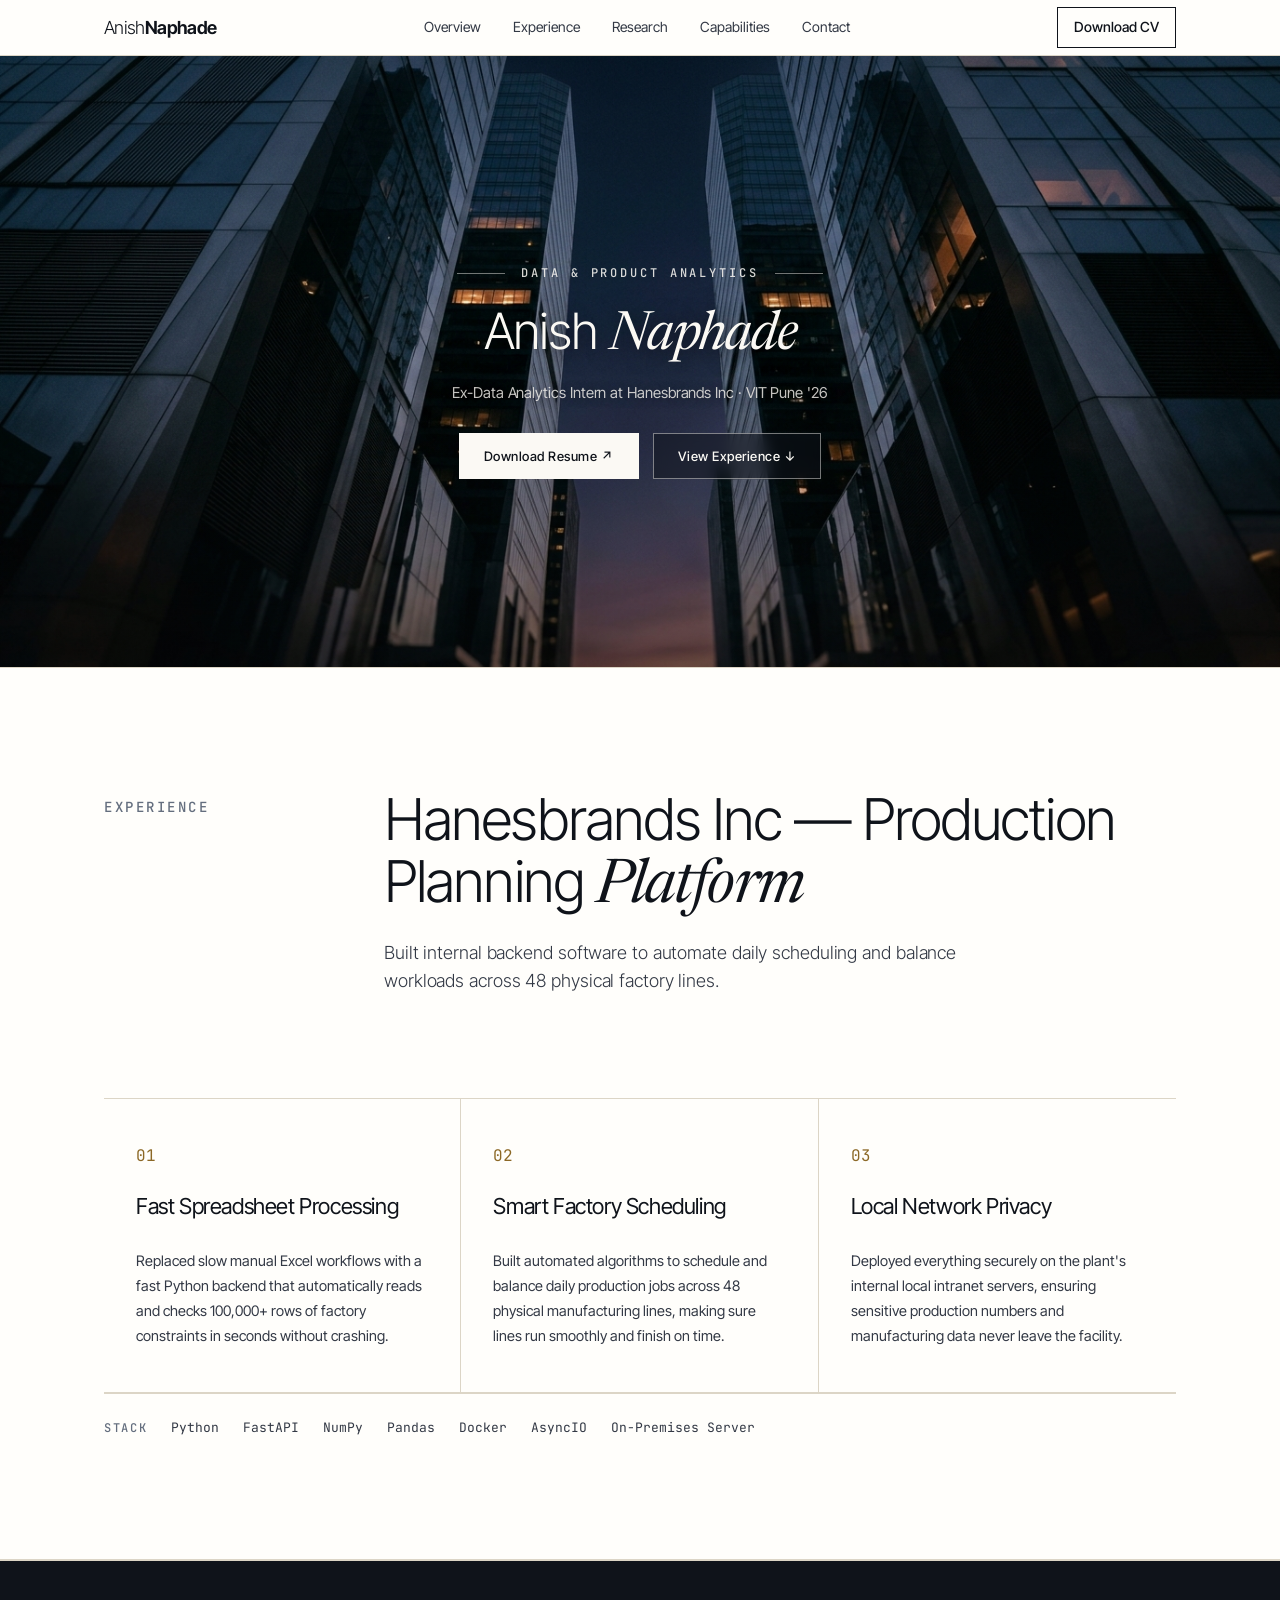
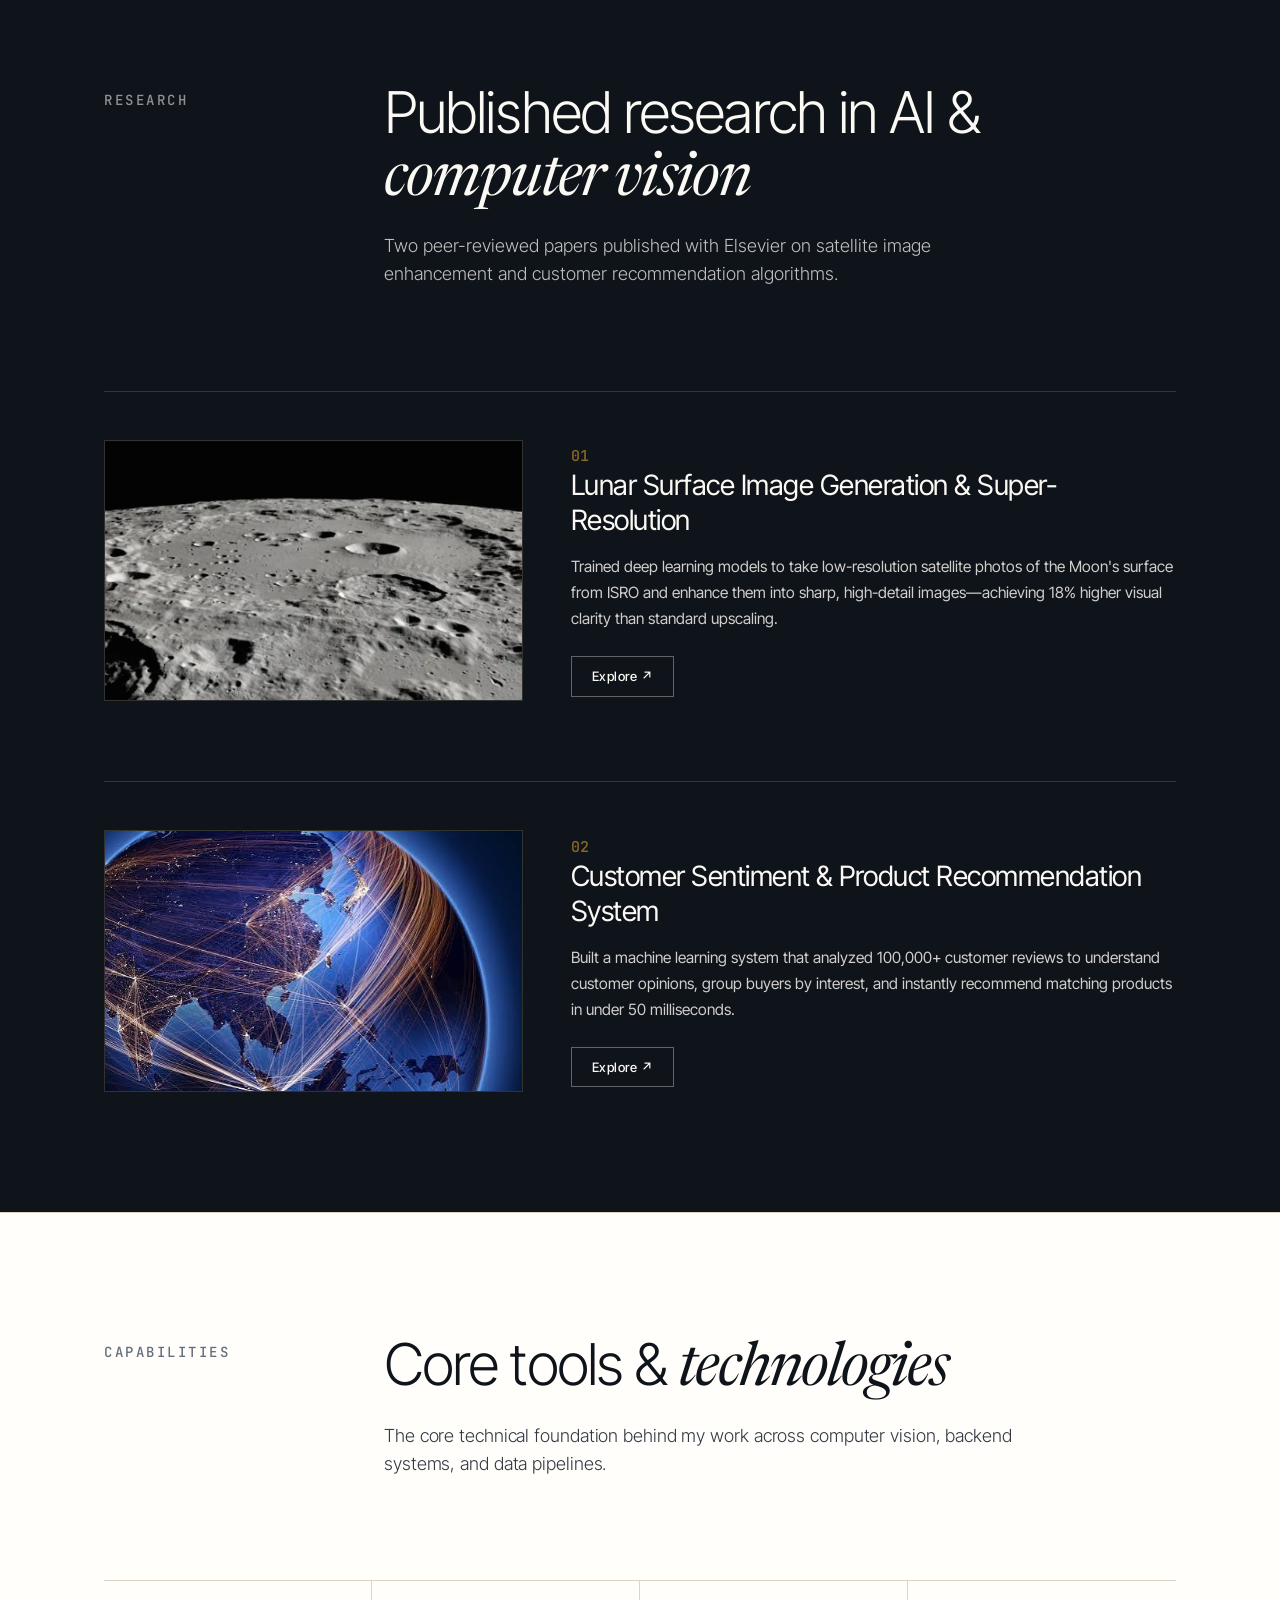
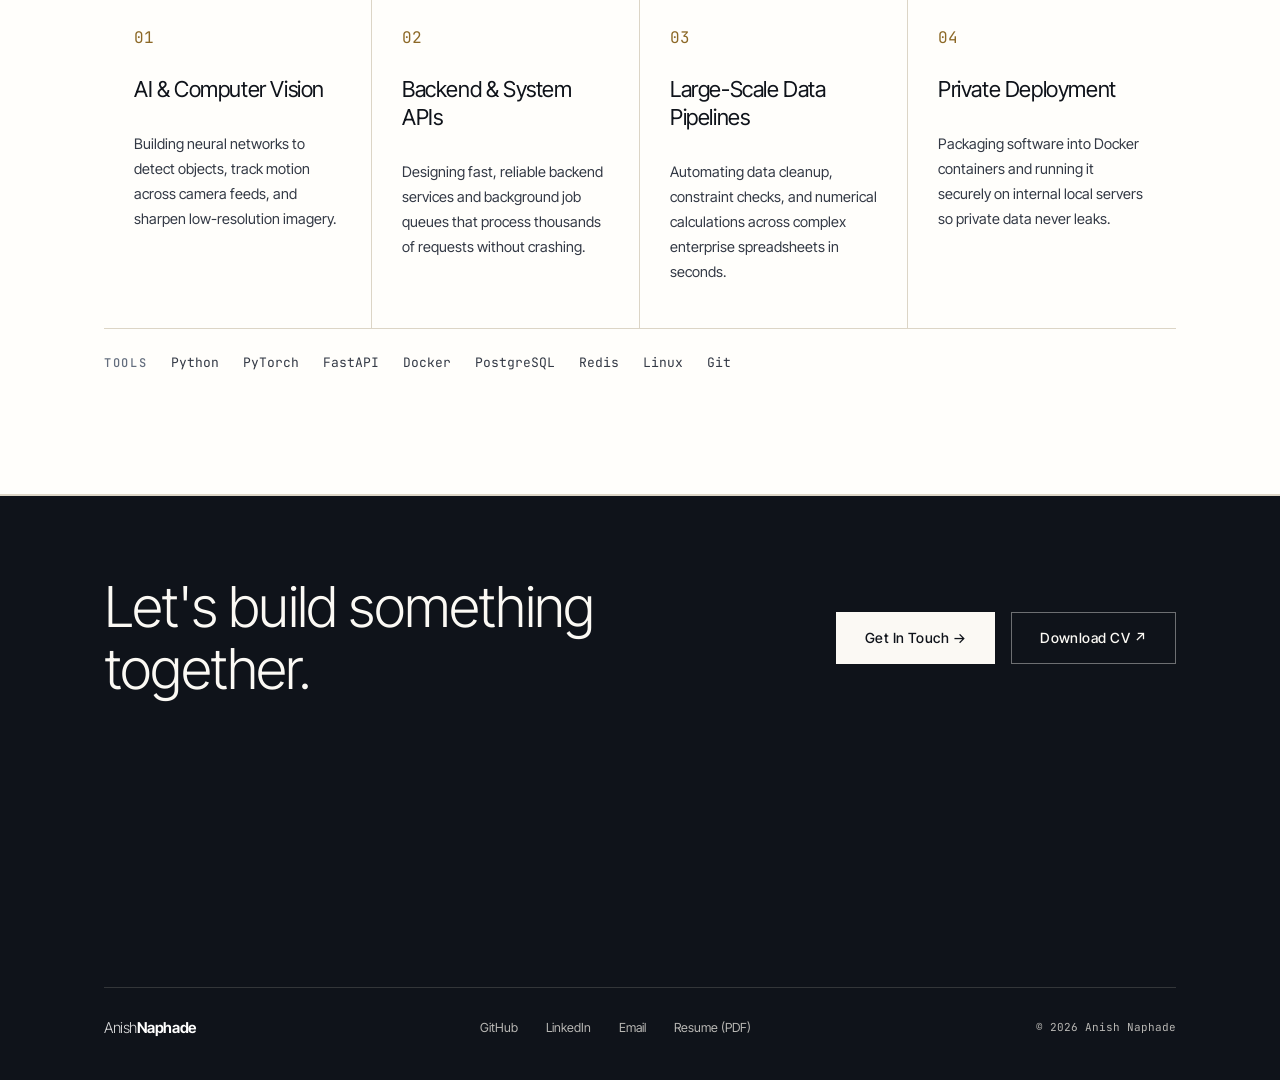
==== commit d3ff546a: "build(dist): remove tray, restore sharp buttons, clean footer" ====
--- a/index.html
+++ b/index.html
@@ -1,3 +1,3 @@
-<!DOCTYPE html><html lang="en"><head><style>@layer properties{@supports (((-webkit-hyphens:none)) and (not (margin-trim:inline))) or ((-moz-orient:inline) and (not (color:rgb(from red r g b)))){*,:before,:after,::backdrop{--tw-border-style:solid;--tw-font-weight:initial;--tw-tracking:initial;--tw-blur:initial;--tw-brightness:initial;--tw-contrast:initial;--tw-grayscale:initial;--tw-hue-rotate:initial;--tw-invert:initial;--tw-opacity:initial;--tw-saturate:initial;--tw-sepia:initial;--tw-drop-shadow:initial;--tw-drop-shadow-color:initial;--tw-drop-shadow-alpha:100%;--tw-drop-shadow-size:initial;--tw-duration:initial;--tw-scale-x:1;--tw-scale-y:1;--tw-scale-z:1}}}@layer theme{:root,:host{--font-sans:-apple-system, BlinkMacSystemFont, "Segoe UI", Roboto, "Helvetica Neue", "Noto Sans", Arial, sans-serif, "Apple Color Emoji", "Segoe UI Emoji", "Segoe UI Symbol", "Noto Color Emoji";--font-serif:ui-serif, Georgia, Cambria, "Times New Roman", Times, serif;--font-mono:ui-monospace, SFMono-Regular, Menlo, Monaco, Consolas, "Liberation Mono", "Courier New", monospace;--color-white:#fff;--spacing:.25rem;--font-weight-normal:400;--tracking-wider:.05em;--default-transition-duration:.15s;--default-transition-timing-function:cubic-bezier(.4, 0, .2, 1);--default-font-family:var(--font-sans);--default-mono-font-family:var(--font-mono)}}@layer base{*,:after,:before,::backdrop{box-sizing:border-box;border:0 solid;margin:0;padding:0}::file-selector-button{box-sizing:border-box;border:0 solid;margin:0;padding:0}html,:host{-webkit-text-size-adjust:100%;tab-size:4;line-height:1.5;font-family:var(--default-font-family,-apple-system, BlinkMacSystemFont, "Segoe UI", Roboto, "Helvetica Neue", "Noto Sans", Arial, sans-serif, "Apple Color Emoji", "Segoe UI Emoji", "Segoe UI Symbol", "Noto Color Emoji");font-feature-settings:var(--default-font-feature-settings,normal);font-variation-settings:var(--default-font-variation-settings,normal);-webkit-tap-highlight-color:transparent}hr{height:0;color:inherit;border-top-width:1px}abbr:where([title]){-webkit-text-decoration:underline dotted;text-decoration:underline dotted}h1,h2,h3,h4,h5,h6{font-size:inherit;font-weight:inherit}a{color:inherit;-webkit-text-decoration:inherit;-webkit-text-decoration:inherit;-webkit-text-decoration:inherit;-webkit-text-decoration:inherit;text-decoration:inherit}b,strong{font-weight:bolder}code,kbd,samp,pre{font-family:var(--default-mono-font-family,ui-monospace, SFMono-Regular, Menlo, Monaco, Consolas, "Liberation Mono", "Courier New", monospace);font-feature-settings:var(--default-mono-font-feature-settings,normal);font-variation-settings:var(--default-mono-font-variation-settings,normal);font-size:1em}small{font-size:80%}sub,sup{vertical-align:baseline;font-size:75%;line-height:0;position:relative}sub{bottom:-.25em}sup{top:-.5em}table{text-indent:0;border-color:inherit;border-collapse:collapse}:-moz-focusring:where(:not(iframe)){outline:auto}progress{vertical-align:baseline}summary{display:list-item}ol,ul,menu{list-style:none}img,svg,video,canvas,audio,iframe,embed,object{vertical-align:middle;display:block}img,video{max-width:100%;height:auto}button,input,select,optgroup,textarea{font:inherit;font-feature-settings:inherit;font-variation-settings:inherit;letter-spacing:inherit;color:inherit;opacity:1;background-color:#0000;border-radius:0}::file-selector-button{font:inherit;font-feature-settings:inherit;font-variation-settings:inherit;letter-spacing:inherit;color:inherit;opacity:1;background-color:#0000;border-radius:0}:where(select:is([multiple],[size])) optgroup{font-weight:bolder}:where(select:is([multiple],[size])) optgroup option{padding-inline-start:20px}::file-selector-button{margin-inline-end:4px}::placeholder{opacity:1}@supports (not ((-webkit-appearance:-apple-pay-button))) or (contain-intrinsic-size:1px){::placeholder{color:currentColor}@supports (color:color-mix(in lab, red, red)){::placeholder{color:color-mix(in oklab, currentcolor 50%, transparent)}}}textarea{resize:vertical}::-webkit-search-decoration{-webkit-appearance:none}::-webkit-date-and-time-value{min-height:1lh;text-align:inherit}::-webkit-datetime-edit{display:inline-flex}::-webkit-datetime-edit-fields-wrapper{padding:0}::-webkit-datetime-edit{padding-block:0}::-webkit-datetime-edit-year-field{padding-block:0}::-webkit-datetime-edit-month-field{padding-block:0}::-webkit-datetime-edit-day-field{padding-block:0}::-webkit-datetime-edit-hour-field{padding-block:0}::-webkit-datetime-edit-minute-field{padding-block:0}::-webkit-datetime-edit-second-field{padding-block:0}::-webkit-datetime-edit-millisecond-field{padding-block:0}::-webkit-datetime-edit-meridiem-field{padding-block:0}::-webkit-calendar-picker-indicator{line-height:1}:-moz-ui-invalid{box-shadow:none}button,input:where([type=button],[type=reset],[type=submit]){appearance:button}::file-selector-button{appearance:button}::-webkit-inner-spin-button{height:auto}::-webkit-outer-spin-button{height:auto}[hidden]:where(:not([hidden=until-found])){display:none!important}}@layer components;@layer utilities{.visible{visibility:visible}.absolute{position:absolute}.fixed{position:fixed}.relative{position:relative}.top-0{top:0}.right-0{right:0}.left-0{left:0}.z-\[200\]{z-index:200}.mt-6{margin-top:calc(var(--spacing) * 6)}.mb-3{margin-bottom:calc(var(--spacing) * 3)}.block{display:block}.flex{display:flex}.grid{display:grid}.hidden{display:none}.inline-flex{display:inline-flex}.h-full{height:100%}.min-h-screen{min-height:100vh}.w-full{width:100%}.shrink-0{flex-shrink:0}.cursor-pointer{cursor:pointer}.grid-cols-1{grid-template-columns:repeat(1,minmax(0,1fr))}.flex-col{flex-direction:column}.flex-wrap{flex-wrap:wrap}.items-center{align-items:center}.justify-between{justify-content:space-between}.justify-center{justify-content:center}.gap-1\.5{gap:calc(var(--spacing) * 1.5)}.gap-2{gap:calc(var(--spacing) * 2)}.gap-3{gap:calc(var(--spacing) * 3)}.gap-4{gap:calc(var(--spacing) * 4)}.gap-5{gap:calc(var(--spacing) * 5)}.gap-6{gap:calc(var(--spacing) * 6)}.gap-8{gap:calc(var(--spacing) * 8)}.gap-16{gap:calc(var(--spacing) * 16)}.overflow-hidden{overflow:hidden}.rounded-full{border-radius:2147483647px}.border{border-style:var(--tw-border-style);border-width:1px}.border-b{border-bottom-style:var(--tw-border-style);border-bottom-width:1px}.border-\[var\(--border\)\]{border-color:var(--border)}.object-cover{object-fit:cover}.px-2{padding-inline:calc(var(--spacing) * 2)}.px-2\.5{padding-inline:calc(var(--spacing) * 2.5)}.py-1{padding-block:var(--spacing)}.text-center{text-align:center}.font-mono{font-family:var(--font-mono)}.font-sans{font-family:var(--font-sans)}.font-serif{font-family:var(--font-serif)}.text-\[11\.5px\]{font-size:11.5px}.text-\[11px\]{font-size:11px}.font-normal{--tw-font-weight:var(--font-weight-normal);font-weight:var(--font-weight-normal)}.tracking-wider{--tw-tracking:var(--tracking-wider);letter-spacing:var(--tracking-wider)}.uppercase{text-transform:uppercase}.italic{font-style:italic}.no-underline{text-decoration-line:none}.antialiased{-webkit-font-smoothing:antialiased;-moz-osx-font-smoothing:grayscale}.filter{filter:var(--tw-blur,) var(--tw-brightness,) var(--tw-contrast,) var(--tw-grayscale,) var(--tw-hue-rotate,) var(--tw-invert,) var(--tw-saturate,) var(--tw-sepia,) var(--tw-drop-shadow,)}.transition{transition-property:color,background-color,border-color,outline-color,text-decoration-color,fill,stroke,--tw-gradient-from,--tw-gradient-via,--tw-gradient-to,opacity,box-shadow,transform,translate,scale,rotate,filter,-webkit-backdrop-filter,backdrop-filter,display,content-visibility,overlay,pointer-events;transition-timing-function:var(--tw-ease,var(--default-transition-timing-function));transition-duration:var(--tw-duration,var(--default-transition-duration))}.transition-all{transition-property:all;transition-timing-function:var(--tw-ease,var(--default-transition-timing-function));transition-duration:var(--tw-duration,var(--default-transition-duration))}.transition-colors{transition-property:color,background-color,border-color,outline-color,text-decoration-color,fill,stroke,--tw-gradient-from,--tw-gradient-via,--tw-gradient-to;transition-timing-function:var(--tw-ease,var(--default-transition-timing-function));transition-duration:var(--tw-duration,var(--default-transition-duration))}.transition-opacity{transition-property:opacity;transition-timing-function:var(--tw-ease,var(--default-transition-timing-function));transition-duration:var(--tw-duration,var(--default-transition-duration))}.transition-transform{transition-property:transform,translate,scale,rotate;transition-timing-function:var(--tw-ease,var(--default-transition-timing-function));transition-duration:var(--tw-duration,var(--default-transition-duration))}.duration-200{--tw-duration:.2s;transition-duration:.2s}.duration-500{--tw-duration:.5s;transition-duration:.5s}@media (hover:hover){.hover\:scale-105:hover{--tw-scale-x:105%;--tw-scale-y:105%;--tw-scale-z:105%;scale:var(--tw-scale-x) var(--tw-scale-y)}.hover\:bg-\[\#0F131A\]:hover{background-color:#0f131a}.hover\:bg-\[\#FBF9F4\]:hover{background-color:#fbf9f4}.hover\:bg-\[\#FCF9F0\]:hover{background-color:#fcf9f0}.hover\:bg-transparent:hover{background-color:#0000}.hover\:bg-white\/10:hover{background-color:#ffffff1a}@supports (color:color-mix(in lab, red, red)){.hover\:bg-white\/10:hover{background-color:color-mix(in oklab, var(--color-white) 10%, transparent)}}.hover\:text-\[\#0F131A\]:hover{color:#0f131a}.hover\:text-\[\#FBF9F4\]:hover{color:#fbf9f4}.hover\:text-white:hover{color:var(--color-white)}.hover\:opacity-80:hover{opacity:.8}.hover\:opacity-90:hover{opacity:.9}}.active\:scale-\[0\.98\]:active{scale:.98}@media (min-width:40rem){.sm\:inline-flex{display:inline-flex}.sm\:grid-cols-2{grid-template-columns:repeat(2,minmax(0,1fr))}.sm\:flex-row{flex-direction:row}.sm\:gap-7{gap:calc(var(--spacing) * 7)}.sm\:border-r{border-right-style:var(--tw-border-style);border-right-width:1px}.sm\:border-r-0{border-right-style:var(--tw-border-style);border-right-width:0}}@media (min-width:48rem){.md\:col-span-5{grid-column:span 5/span 5}.md\:col-span-7{grid-column:span 7/span 7}.md\:flex{display:flex}.md\:grid-cols-3{grid-template-columns:repeat(3,minmax(0,1fr))}.md\:grid-cols-12{grid-template-columns:repeat(12,minmax(0,1fr))}.md\:grid-cols-\[240px_1fr\]{grid-template-columns:240px 1fr}.md\:gap-10{gap:calc(var(--spacing) * 10)}.md\:gap-12{gap:calc(var(--spacing) * 12)}.md\:gap-20{gap:calc(var(--spacing) * 20)}}@media (min-width:64rem){.lg\:grid-cols-4{grid-template-columns:repeat(4,minmax(0,1fr))}.lg\:flex-row{flex-direction:row}.lg\:items-center{align-items:center}.lg\:border-r{border-right-style:var(--tw-border-style);border-right-width:1px}.lg\:border-r-0{border-right-style:var(--tw-border-style);border-right-width:0}.lg\:border-b-0{border-bottom-style:var(--tw-border-style);border-bottom-width:0}}}:root{--bg:#fffefb;--bg-sand:#f4efe6;--bg-parchment:#efe9de;--bg-card:#fff;--bg-card-hover:#f9f6f0;--dark:#0f131a;--text-primary:#0f131a;--text-secondary:#333945;--text-muted:#646e7e;--text-light:#fbf9f4;--text-light-secondary:#fbf9f4e0;--text-light-muted:#f2efe8bf;--border:#dcd5c6;--border-strong:#c8bfad;--accent:#8c6826;--accent-gold:#8c6826;--accent-emerald:#059669;--sans:"Inter Tight", -apple-system, BlinkMacSystemFont, "Segoe UI", Roboto, sans-serif;--mono:"JetBrains Mono", ui-monospace, Menlo, Monaco, Consolas, monospace;--serif:"Newsreader", "Times New Roman", Georgia, serif}*{box-sizing:border-box;-webkit-font-smoothing:antialiased;-moz-osx-font-smoothing:grayscale;text-rendering:optimizelegibility;margin:0;padding:0}html{background-color:var(--bg);width:100%;margin:0;padding:0}body{background-color:var(--bg);width:100%;color:var(--text-primary);font-family:var(--sans);margin:0;padding:0;line-height:1.6}::selection{background:var(--dark);color:var(--text-light)}.font-sans{font-family:var(--sans)}.font-serif{font-family:var(--serif)}.font-mono{font-family:var(--mono)}.link-editorial{color:var(--text-muted);align-items:center;gap:6px;text-decoration:none;transition:color .2s;display:inline-flex;position:relative}.link-editorial:hover{color:var(--text-primary)}.link-editorial:after{content:"";transform-origin:100%;background-color:currentColor;width:100%;height:1px;transition:transform .25s cubic-bezier(.16,1,.3,1);position:absolute;bottom:-2px;left:0;transform:scaleX(0)}.link-editorial:hover:after{transform-origin:0;transform:scaleX(1)}@property --tw-border-style{syntax:"*";inherits:false;initial-value:solid}@property --tw-font-weight{syntax:"*";inherits:false}@property --tw-tracking{syntax:"*";inherits:false}@property --tw-blur{syntax:"*";inherits:false}@property --tw-brightness{syntax:"*";inherits:false}@property --tw-contrast{syntax:"*";inherits:false}@property --tw-grayscale{syntax:"*";inherits:false}@property --tw-hue-rotate{syntax:"*";inherits:false}@property --tw-invert{syntax:"*";inherits:false}@property --tw-opacity{syntax:"*";inherits:false}@property --tw-saturate{syntax:"*";inherits:false}@property --tw-sepia{syntax:"*";inherits:false}@property --tw-drop-shadow{syntax:"*";inherits:false}@property --tw-drop-shadow-color{syntax:"*";inherits:false}@property --tw-drop-shadow-alpha{syntax:"<percentage>";inherits:false;initial-value:100%}@property --tw-drop-shadow-size{syntax:"*";inherits:false}@property --tw-duration{syntax:"*";inherits:false}@property --tw-scale-x{syntax:"*";inherits:false;initial-value:1}@property --tw-scale-y{syntax:"*";inherits:false;initial-value:1}@property --tw-scale-z{syntax:"*";inherits:false;initial-value:1}
+<!DOCTYPE html><html lang="en"><head><style>@layer properties{@supports (((-webkit-hyphens:none)) and (not (margin-trim:inline))) or ((-moz-orient:inline) and (not (color:rgb(from red r g b)))){*,:before,:after,::backdrop{--tw-border-style:solid;--tw-font-weight:initial;--tw-blur:initial;--tw-brightness:initial;--tw-contrast:initial;--tw-grayscale:initial;--tw-hue-rotate:initial;--tw-invert:initial;--tw-opacity:initial;--tw-saturate:initial;--tw-sepia:initial;--tw-drop-shadow:initial;--tw-drop-shadow-color:initial;--tw-drop-shadow-alpha:100%;--tw-drop-shadow-size:initial;--tw-duration:initial;--tw-scale-x:1;--tw-scale-y:1;--tw-scale-z:1}}}@layer theme{:root,:host{--font-sans:-apple-system, BlinkMacSystemFont, "Segoe UI", Roboto, "Helvetica Neue", "Noto Sans", Arial, sans-serif, "Apple Color Emoji", "Segoe UI Emoji", "Segoe UI Symbol", "Noto Color Emoji";--font-serif:ui-serif, Georgia, Cambria, "Times New Roman", Times, serif;--font-mono:ui-monospace, SFMono-Regular, Menlo, Monaco, Consolas, "Liberation Mono", "Courier New", monospace;--color-white:#fff;--spacing:.25rem;--font-weight-normal:400;--default-transition-duration:.15s;--default-transition-timing-function:cubic-bezier(.4, 0, .2, 1);--default-font-family:var(--font-sans);--default-mono-font-family:var(--font-mono)}}@layer base{*,:after,:before,::backdrop{box-sizing:border-box;border:0 solid;margin:0;padding:0}::file-selector-button{box-sizing:border-box;border:0 solid;margin:0;padding:0}html,:host{-webkit-text-size-adjust:100%;tab-size:4;line-height:1.5;font-family:var(--default-font-family,-apple-system, BlinkMacSystemFont, "Segoe UI", Roboto, "Helvetica Neue", "Noto Sans", Arial, sans-serif, "Apple Color Emoji", "Segoe UI Emoji", "Segoe UI Symbol", "Noto Color Emoji");font-feature-settings:var(--default-font-feature-settings,normal);font-variation-settings:var(--default-font-variation-settings,normal);-webkit-tap-highlight-color:transparent}hr{height:0;color:inherit;border-top-width:1px}abbr:where([title]){-webkit-text-decoration:underline dotted;text-decoration:underline dotted}h1,h2,h3,h4,h5,h6{font-size:inherit;font-weight:inherit}a{color:inherit;-webkit-text-decoration:inherit;-webkit-text-decoration:inherit;-webkit-text-decoration:inherit;-webkit-text-decoration:inherit;text-decoration:inherit}b,strong{font-weight:bolder}code,kbd,samp,pre{font-family:var(--default-mono-font-family,ui-monospace, SFMono-Regular, Menlo, Monaco, Consolas, "Liberation Mono", "Courier New", monospace);font-feature-settings:var(--default-mono-font-feature-settings,normal);font-variation-settings:var(--default-mono-font-variation-settings,normal);font-size:1em}small{font-size:80%}sub,sup{vertical-align:baseline;font-size:75%;line-height:0;position:relative}sub{bottom:-.25em}sup{top:-.5em}table{text-indent:0;border-color:inherit;border-collapse:collapse}:-moz-focusring:where(:not(iframe)){outline:auto}progress{vertical-align:baseline}summary{display:list-item}ol,ul,menu{list-style:none}img,svg,video,canvas,audio,iframe,embed,object{vertical-align:middle;display:block}img,video{max-width:100%;height:auto}button,input,select,optgroup,textarea{font:inherit;font-feature-settings:inherit;font-variation-settings:inherit;letter-spacing:inherit;color:inherit;opacity:1;background-color:#0000;border-radius:0}::file-selector-button{font:inherit;font-feature-settings:inherit;font-variation-settings:inherit;letter-spacing:inherit;color:inherit;opacity:1;background-color:#0000;border-radius:0}:where(select:is([multiple],[size])) optgroup{font-weight:bolder}:where(select:is([multiple],[size])) optgroup option{padding-inline-start:20px}::file-selector-button{margin-inline-end:4px}::placeholder{opacity:1}@supports (not ((-webkit-appearance:-apple-pay-button))) or (contain-intrinsic-size:1px){::placeholder{color:currentColor}@supports (color:color-mix(in lab, red, red)){::placeholder{color:color-mix(in oklab, currentcolor 50%, transparent)}}}textarea{resize:vertical}::-webkit-search-decoration{-webkit-appearance:none}::-webkit-date-and-time-value{min-height:1lh;text-align:inherit}::-webkit-datetime-edit{display:inline-flex}::-webkit-datetime-edit-fields-wrapper{padding:0}::-webkit-datetime-edit{padding-block:0}::-webkit-datetime-edit-year-field{padding-block:0}::-webkit-datetime-edit-month-field{padding-block:0}::-webkit-datetime-edit-day-field{padding-block:0}::-webkit-datetime-edit-hour-field{padding-block:0}::-webkit-datetime-edit-minute-field{padding-block:0}::-webkit-datetime-edit-second-field{padding-block:0}::-webkit-datetime-edit-millisecond-field{padding-block:0}::-webkit-datetime-edit-meridiem-field{padding-block:0}::-webkit-calendar-picker-indicator{line-height:1}:-moz-ui-invalid{box-shadow:none}button,input:where([type=button],[type=reset],[type=submit]){appearance:button}::file-selector-button{appearance:button}::-webkit-inner-spin-button{height:auto}::-webkit-outer-spin-button{height:auto}[hidden]:where(:not([hidden=until-found])){display:none!important}}@layer components;@layer utilities{.visible{visibility:visible}.absolute{position:absolute}.fixed{position:fixed}.relative{position:relative}.top-0{top:0}.right-0{right:0}.left-0{left:0}.z-\[200\]{z-index:200}.mt-6{margin-top:calc(var(--spacing) * 6)}.mb-3{margin-bottom:calc(var(--spacing) * 3)}.block{display:block}.flex{display:flex}.grid{display:grid}.hidden{display:none}.inline-flex{display:inline-flex}.h-full{height:100%}.min-h-screen{min-height:100vh}.w-full{width:100%}.shrink-0{flex-shrink:0}.grid-cols-1{grid-template-columns:repeat(1,minmax(0,1fr))}.flex-col{flex-direction:column}.flex-wrap{flex-wrap:wrap}.items-center{align-items:center}.justify-between{justify-content:space-between}.justify-center{justify-content:center}.gap-2{gap:calc(var(--spacing) * 2)}.gap-3\.5{gap:calc(var(--spacing) * 3.5)}.gap-4{gap:calc(var(--spacing) * 4)}.gap-5{gap:calc(var(--spacing) * 5)}.gap-6{gap:calc(var(--spacing) * 6)}.gap-8{gap:calc(var(--spacing) * 8)}.gap-16{gap:calc(var(--spacing) * 16)}.overflow-hidden{overflow:hidden}.border{border-style:var(--tw-border-style);border-width:1px}.border-b{border-bottom-style:var(--tw-border-style);border-bottom-width:1px}.border-\[var\(--border\)\]{border-color:var(--border)}.object-cover{object-fit:cover}.text-center{text-align:center}.font-mono{font-family:var(--font-mono)}.font-sans{font-family:var(--font-sans)}.font-serif{font-family:var(--font-serif)}.text-\[11px\]{font-size:11px}.font-normal{--tw-font-weight:var(--font-weight-normal);font-weight:var(--font-weight-normal)}.uppercase{text-transform:uppercase}.italic{font-style:italic}.no-underline{text-decoration-line:none}.antialiased{-webkit-font-smoothing:antialiased;-moz-osx-font-smoothing:grayscale}.filter{filter:var(--tw-blur,) var(--tw-brightness,) var(--tw-contrast,) var(--tw-grayscale,) var(--tw-hue-rotate,) var(--tw-invert,) var(--tw-saturate,) var(--tw-sepia,) var(--tw-drop-shadow,)}.transition{transition-property:color,background-color,border-color,outline-color,text-decoration-color,fill,stroke,--tw-gradient-from,--tw-gradient-via,--tw-gradient-to,opacity,box-shadow,transform,translate,scale,rotate,filter,-webkit-backdrop-filter,backdrop-filter,display,content-visibility,overlay,pointer-events;transition-timing-function:var(--tw-ease,var(--default-transition-timing-function));transition-duration:var(--tw-duration,var(--default-transition-duration))}.transition-all{transition-property:all;transition-timing-function:var(--tw-ease,var(--default-transition-timing-function));transition-duration:var(--tw-duration,var(--default-transition-duration))}.transition-colors{transition-property:color,background-color,border-color,outline-color,text-decoration-color,fill,stroke,--tw-gradient-from,--tw-gradient-via,--tw-gradient-to;transition-timing-function:var(--tw-ease,var(--default-transition-timing-function));transition-duration:var(--tw-duration,var(--default-transition-duration))}.transition-opacity{transition-property:opacity;transition-timing-function:var(--tw-ease,var(--default-transition-timing-function));transition-duration:var(--tw-duration,var(--default-transition-duration))}.transition-transform{transition-property:transform,translate,scale,rotate;transition-timing-function:var(--tw-ease,var(--default-transition-timing-function));transition-duration:var(--tw-duration,var(--default-transition-duration))}.duration-200{--tw-duration:.2s;transition-duration:.2s}.duration-500{--tw-duration:.5s;transition-duration:.5s}@media (hover:hover){.hover\:scale-105:hover{--tw-scale-x:105%;--tw-scale-y:105%;--tw-scale-z:105%;scale:var(--tw-scale-x) var(--tw-scale-y)}.hover\:bg-\[\#0F131A\]:hover{background-color:#0f131a}.hover\:bg-\[\#FBF9F4\]:hover{background-color:#fbf9f4}.hover\:bg-\[\#FCF9F0\]:hover{background-color:#fcf9f0}.hover\:bg-transparent:hover{background-color:#0000}.hover\:text-\[\#0F131A\]:hover{color:#0f131a}.hover\:text-\[\#FBF9F4\]:hover{color:#fbf9f4}.hover\:text-white:hover{color:var(--color-white)}.hover\:opacity-80:hover{opacity:.8}.hover\:opacity-90:hover{opacity:.9}}@media (min-width:40rem){.sm\:inline-flex{display:inline-flex}.sm\:grid-cols-2{grid-template-columns:repeat(2,minmax(0,1fr))}.sm\:flex-row{flex-direction:row}.sm\:gap-7{gap:calc(var(--spacing) * 7)}.sm\:border-r{border-right-style:var(--tw-border-style);border-right-width:1px}.sm\:border-r-0{border-right-style:var(--tw-border-style);border-right-width:0}}@media (min-width:48rem){.md\:col-span-5{grid-column:span 5/span 5}.md\:col-span-7{grid-column:span 7/span 7}.md\:flex{display:flex}.md\:grid-cols-3{grid-template-columns:repeat(3,minmax(0,1fr))}.md\:grid-cols-12{grid-template-columns:repeat(12,minmax(0,1fr))}.md\:grid-cols-\[240px_1fr\]{grid-template-columns:240px 1fr}.md\:gap-10{gap:calc(var(--spacing) * 10)}.md\:gap-12{gap:calc(var(--spacing) * 12)}.md\:gap-20{gap:calc(var(--spacing) * 20)}}@media (min-width:64rem){.lg\:grid-cols-4{grid-template-columns:repeat(4,minmax(0,1fr))}.lg\:flex-row{flex-direction:row}.lg\:items-center{align-items:center}.lg\:border-r{border-right-style:var(--tw-border-style);border-right-width:1px}.lg\:border-r-0{border-right-style:var(--tw-border-style);border-right-width:0}.lg\:border-b-0{border-bottom-style:var(--tw-border-style);border-bottom-width:0}}}:root{--bg:#fffefb;--bg-sand:#f4efe6;--bg-parchment:#efe9de;--bg-card:#fff;--bg-card-hover:#f9f6f0;--dark:#0f131a;--text-primary:#0f131a;--text-secondary:#333945;--text-muted:#646e7e;--text-light:#fbf9f4;--text-light-secondary:#fbf9f4e0;--text-light-muted:#f2efe8bf;--border:#dcd5c6;--border-strong:#c8bfad;--accent:#8c6826;--accent-gold:#8c6826;--accent-emerald:#059669;--sans:"Inter Tight", -apple-system, BlinkMacSystemFont, "Segoe UI", Roboto, sans-serif;--mono:"JetBrains Mono", ui-monospace, Menlo, Monaco, Consolas, monospace;--serif:"Newsreader", "Times New Roman", Georgia, serif}*{box-sizing:border-box;-webkit-font-smoothing:antialiased;-moz-osx-font-smoothing:grayscale;text-rendering:optimizelegibility;margin:0;padding:0}html{background-color:var(--bg);width:100%;margin:0;padding:0}body{background-color:var(--bg);width:100%;color:var(--text-primary);font-family:var(--sans);margin:0;padding:0;line-height:1.6}::selection{background:var(--dark);color:var(--text-light)}.font-sans{font-family:var(--sans)}.font-serif{font-family:var(--serif)}.font-mono{font-family:var(--mono)}.link-editorial{color:var(--text-muted);align-items:center;gap:6px;text-decoration:none;transition:color .2s;display:inline-flex;position:relative}.link-editorial:hover{color:var(--text-primary)}.link-editorial:after{content:"";transform-origin:100%;background-color:currentColor;width:100%;height:1px;transition:transform .25s cubic-bezier(.16,1,.3,1);position:absolute;bottom:-2px;left:0;transform:scaleX(0)}.link-editorial:hover:after{transform-origin:0;transform:scaleX(1)}@property --tw-border-style{syntax:"*";inherits:false;initial-value:solid}@property --tw-font-weight{syntax:"*";inherits:false}@property --tw-blur{syntax:"*";inherits:false}@property --tw-brightness{syntax:"*";inherits:false}@property --tw-contrast{syntax:"*";inherits:false}@property --tw-grayscale{syntax:"*";inherits:false}@property --tw-hue-rotate{syntax:"*";inherits:false}@property --tw-invert{syntax:"*";inherits:false}@property --tw-opacity{syntax:"*";inherits:false}@property --tw-saturate{syntax:"*";inherits:false}@property --tw-sepia{syntax:"*";inherits:false}@property --tw-drop-shadow{syntax:"*";inherits:false}@property --tw-drop-shadow-color{syntax:"*";inherits:false}@property --tw-drop-shadow-alpha{syntax:"<percentage>";inherits:false;initial-value:100%}@property --tw-drop-shadow-size{syntax:"*";inherits:false}@property --tw-duration{syntax:"*";inherits:false}@property --tw-scale-x{syntax:"*";inherits:false;initial-value:1}@property --tw-scale-y{syntax:"*";inherits:false;initial-value:1}@property --tw-scale-z{syntax:"*";inherits:false;initial-value:1}
 
-</style><meta charSet="utf-8"/><meta name="viewport" content="width=device-width, initial-scale=1"/><link rel="preload" as="image" href="lunar-research.webp"/><link rel="preload" as="image" href="network-research.jpg"/><link rel="stylesheet" href="/_next/static/chunks/1m22ivtfu_jt2.css" data-precedence="next"/><link rel="preload" as="script" fetchPriority="low" href="/_next/static/chunks/0j1we3cwg31qe.js"/><script src="/_next/static/chunks/1cuyxw6v18rxx.js" async=""></script><script src="/_next/static/chunks/39_j1bdzreq0m.js" async=""></script><script src="/_next/static/chunks/turbopack-2u1d16houkiyo.js" async=""></script><script src="/_next/static/chunks/3qfy96eoyh-ek.js" async=""></script><script src="/_next/static/chunks/3jfzov034dq7p.js" async=""></script><link rel="preload" href="https://fonts.googleapis.com/css2?family=Inter+Tight:wght@300;400;500;600&amp;family=Newsreader:ital,opsz,wght@0,6..72,300..700;1,6..72,300..700&amp;family=JetBrains+Mono:wght@400;500&amp;display=swap" as="style"/><title>Anish Naphade — AI &amp; Distributed Systems</title><meta name="description" content="Production systems architect and applied AI researcher. Fortune 500 backend infrastructure, 2× Scopus Elsevier published, VIT Pune &#x27;26."/><meta property="og:title" content="Anish Naphade — AI &amp; Distributed Systems"/><meta property="og:description" content="Production backend systems for 10M+ apparel units, 2× Scopus Elsevier published researcher, VIT Pune 8.68 CGPA."/><meta property="og:url" content="https://anishnaphade.github.io"/><meta property="og:site_name" content="Anish Naphade"/><meta property="og:type" content="website"/><meta name="twitter:card" content="summary"/><meta name="twitter:title" content="Anish Naphade — AI &amp; Distributed Systems"/><meta name="twitter:description" content="Production backend systems for 10M+ apparel units, 2× Scopus Elsevier published researcher, VIT Pune 8.68 CGPA."/><link rel="icon" href="/favicon.ico?favicon.117ezoe8m31dk.ico" sizes="48x48" type="image/x-icon"/><link rel="preconnect" href="https://fonts.googleapis.com"/><link rel="preconnect" href="https://fonts.gstatic.com" crossorigin="anonymous"/><link href="https://fonts.googleapis.com/css2?family=Inter+Tight:wght@300;400;500;600&amp;family=Newsreader:ital,opsz,wght@0,6..72,300..700;1,6..72,300..700&amp;family=JetBrains+Mono:wght@400;500&amp;display=swap" rel="stylesheet"/><script src="/_next/static/chunks/0cz1d0mv5g_q7.js" noModule=""></script></head><body class="min-h-screen antialiased"><div hidden=""><!--$--><!--/$--></div><div class="font-sans" style="background:var(--bg);color:var(--text-primary);width:100%;display:flex;flex-direction:column;align-items:center"><header class="fixed top-0 left-0 right-0 z-[200]" style="height:56px;background:rgba(255, 254, 251, 0.85);backdrop-filter:blur(12px);-webkit-backdrop-filter:blur(12px);border-bottom:1px solid var(--border);width:100%"><div style="max-width:1200px;margin:0 auto;padding:0 clamp(24px, 5vw, 64px);display:flex;height:100%;align-items:center;justify-content:space-between;width:100%;box-sizing:border-box"><a href="#" class="flex items-center no-underline transition-opacity hover:opacity-80" style="color:#0F131A"><span class="font-sans" style="font-size:18px;letter-spacing:-0.035em;line-height:1;display:inline-flex;align-items:baseline"><span style="font-weight:300;color:#0F131A">Anish</span><span style="font-weight:650;color:#0F131A">Naphade</span></span></a><nav class="hidden md:flex items-center gap-8"><a href="#overview" class="no-underline transition-colors hover:text-[#0F131A]" style="font-size:14px;font-weight:400;color:var(--text-secondary);padding:6px 0">Overview</a><a href="#experience" class="no-underline transition-colors hover:text-[#0F131A]" style="font-size:14px;font-weight:400;color:var(--text-secondary);padding:6px 0">Experience</a><a href="#research" class="no-underline transition-colors hover:text-[#0F131A]" style="font-size:14px;font-weight:400;color:var(--text-secondary);padding:6px 0">Research</a><a href="#capabilities" class="no-underline transition-colors hover:text-[#0F131A]" style="font-size:14px;font-weight:400;color:var(--text-secondary);padding:6px 0">Capabilities</a><a href="#contact" class="no-underline transition-colors hover:text-[#0F131A]" style="font-size:14px;font-weight:400;color:var(--text-secondary);padding:6px 0">Contact</a></nav><a href="Anish_Naphade_Resume.pdf" target="_blank" rel="noopener noreferrer" class="hidden sm:inline-flex items-center no-underline transition-colors hover:bg-[#0F131A] hover:text-[#FBF9F4]" style="font-size:14px;font-weight:500;color:var(--text-primary);border:1px solid var(--text-primary);padding:8px 16px;border-radius:0">Download CV</a></div></header><section id="overview" class="relative flex flex-col items-center justify-center text-center overflow-hidden" style="margin-top:56px;min-height:clamp(520px, 68vh, 700px);background:#06080B;border-bottom:1px solid var(--border);padding:84px 24px 64px;width:100%;box-sizing:border-box;transition:background 0.3s ease"><div style="position:absolute;inset:0;background-image:url(&#x27;bespoke-monolith.jpg&#x27;);background-size:cover;background-position:center;filter:none;z-index:0;transition:background-image 0.3s ease"></div><div style="position:absolute;inset:0;background:linear-gradient(180deg, rgba(8,11,18,0.06) 0%, transparent 45%, rgba(8,11,18,0.30) 100%);z-index:2;pointer-events:none"></div><div style="position:relative;z-index:3;max-width:920px;margin:0 auto;padding:16px 24px;width:100%;box-sizing:border-box;text-align:center;display:flex;flex-direction:column;align-items:center"><div style="display:inline-flex;align-items:center;justify-content:center;gap:16px;margin-bottom:20px"><span style="width:48px;height:1px;background:rgba(251, 249, 244, 0.45)"></span><span class="font-mono" style="font-size:12px;font-weight:500;letter-spacing:0.24em;text-transform:uppercase;color:rgba(251, 249, 244, 0.85)">Data &amp; Product Analytics</span><span style="width:48px;height:1px;background:rgba(251, 249, 244, 0.45)"></span></div><h1 class="font-sans" style="font-size:clamp(34px, 4vw, 50px);font-weight:300;line-height:1.12;letter-spacing:-0.025em;color:#FBF9F4;margin-bottom:16px;text-shadow:0 2px 24px rgba(0, 0, 0, 0.7)">Anish<!-- --> <span class="font-serif italic font-normal" style="font-size:1.08em;color:inherit">Naphade</span></h1><p class="font-sans" style="font-size:15px;font-weight:400;line-height:1.5;letter-spacing:-0.005em;color:rgba(251, 249, 244, 0.78);max-width:560px;margin:0 auto 28px;text-shadow:0 1px 12px rgba(0, 0, 0, 0.4)">Ex-Data Analytics Intern at Hanesbrands Inc · VIT Pune &#x27;26</p><div class="flex flex-wrap items-center justify-center gap-3"><a href="Anish_Naphade_Resume.pdf" target="_blank" rel="noopener noreferrer" class="inline-flex items-center no-underline transition-all hover:opacity-90 active:scale-[0.98]" style="font-size:13px;font-weight:500;letter-spacing:0.02em;background:#FBF9F4;border:1px solid #FBF9F4;color:#0A0D14;padding:10px 22px;border-radius:6px;box-shadow:0 4px 16px rgba(0,0,0,0.4)">Download Resume ↗</a><a href="#experience" class="inline-flex items-center no-underline transition-all hover:bg-white/10 active:scale-[0.98]" style="font-size:13px;font-weight:500;letter-spacing:0.02em;background:rgba(255, 255, 255, 0.08);border:1px solid rgba(251, 249, 244, 0.3);color:#FBF9F4;padding:10px 22px;border-radius:6px;backdrop-filter:blur(8px);-webkit-backdrop-filter:blur(8px)">View Experience ↓</a></div><div class="inline-flex flex-wrap items-center justify-center gap-1.5" style="margin-top:28px;padding:4px 8px;border-radius:9999px;background:rgba(15, 19, 26, 0.75);border:1px solid rgba(251, 249, 244, 0.2);backdrop-filter:blur(12px);-webkit-backdrop-filter:blur(12px)"><span class="font-mono text-[11px] uppercase tracking-wider px-2" style="color:rgba(251, 249, 244, 0.6)">Background:</span><button type="button" class="font-mono text-[11.5px] px-2.5 py-1 transition-all cursor-pointer rounded-full" style="background:#FBF9F4;color:#0F131A;border:none;font-weight:600">Bespoke Towers</button><button type="button" class="font-mono text-[11.5px] px-2.5 py-1 transition-all cursor-pointer rounded-full" style="background:transparent;color:rgba(251, 249, 244, 0.85);border:1px solid rgba(251, 249, 244, 0.15);font-weight:400">Twilight Glass</button><button type="button" class="font-mono text-[11.5px] px-2.5 py-1 transition-all cursor-pointer rounded-full" style="background:transparent;color:rgba(251, 249, 244, 0.85);border:1px solid rgba(251, 249, 244, 0.15);font-weight:400">Data Manifold</button><button type="button" class="font-mono text-[11.5px] px-2.5 py-1 transition-all cursor-pointer rounded-full" style="background:transparent;color:rgba(251, 249, 244, 0.85);border:1px solid rgba(251, 249, 244, 0.15);font-weight:400">VectorShift (Stock)</button><button type="button" class="font-mono text-[11.5px] px-2.5 py-1 transition-all cursor-pointer rounded-full" style="background:transparent;color:rgba(251, 249, 244, 0.85);border:1px solid rgba(251, 249, 244, 0.15);font-weight:400">Sky Wave</button><button type="button" class="font-mono text-[11.5px] px-2.5 py-1 transition-all cursor-pointer rounded-full" style="background:transparent;color:rgba(251, 249, 244, 0.85);border:1px solid rgba(251, 249, 244, 0.15);font-weight:400">Dusk Skyline</button><button type="button" class="font-mono text-[11.5px] px-2.5 py-1 transition-all cursor-pointer rounded-full" style="background:transparent;color:rgba(251, 249, 244, 0.85);border:1px solid rgba(251, 249, 244, 0.15);font-weight:400">Cyan &amp; Indigo</button><button type="button" class="font-mono text-[11.5px] px-2.5 py-1 transition-all cursor-pointer rounded-full" style="background:transparent;color:rgba(251, 249, 244, 0.85);border:1px solid rgba(251, 249, 244, 0.15);font-weight:400">Pure Light Wave</button></div></div></section><section id="experience" style="padding:120px 0;border-bottom:1px solid var(--border);background:var(--bg);width:100%"><div style="max-width:1200px;margin:0 auto;padding:0 clamp(24px, 5vw, 64px);width:100%;box-sizing:border-box"><div class="grid grid-cols-1 md:grid-cols-[240px_1fr] gap-8 md:gap-10" style="margin-bottom:clamp(64px, 8vw, 104px)"><span class="font-mono" style="font-size:14px;font-weight:500;letter-spacing:2.52px;text-transform:uppercase;color:var(--text-muted);padding-top:8px">Experience</span><div><h2 class="font-sans" style="font-size:clamp(32px, 4.5vw, 60px);font-weight:300;line-height:1.08;letter-spacing:-1.9px;color:var(--text-primary);margin-bottom:18px">Hanesbrands Inc — Production Planning<!-- --> <span class="font-serif italic font-normal" style="font-size:1.06em;color:var(--text-primary)">Platform</span></h2><p class="font-sans" style="font-size:18px;font-weight:300;line-height:28px;letter-spacing:-0.095px;color:var(--text-secondary);max-width:640px">Built internal backend software to automate daily scheduling and balance workloads across 48 physical factory lines.</p></div></div><div class="grid grid-cols-1 md:grid-cols-3" style="border-top:1px solid var(--border);border-bottom:1px solid var(--border)"><div class="transition-colors hover:bg-[#FCF9F0]" style="padding:44px 32px;border-right:1px solid var(--border);border-bottom:1px solid var(--border);display:flex;flex-direction:column"><span class="font-mono block" style="font-size:16px;font-weight:400;color:var(--accent);margin-bottom:24px">01</span><h3 class="font-sans" style="font-size:22px;font-weight:400;letter-spacing:-0.4px;color:var(--text-primary);line-height:1.28;margin-bottom:28px">Fast Spreadsheet Processing</h3><p class="font-sans" style="font-size:14.5px;font-weight:400;line-height:25px;color:var(--text-secondary)">Replaced slow manual Excel workflows with a fast Python backend that automatically reads and checks 100,000+ rows of factory constraints in seconds without crashing.</p></div><div class="transition-colors hover:bg-[#FCF9F0]" style="padding:44px 32px;border-right:1px solid var(--border);border-bottom:1px solid var(--border);display:flex;flex-direction:column"><span class="font-mono block" style="font-size:16px;font-weight:400;color:var(--accent);margin-bottom:24px">02</span><h3 class="font-sans" style="font-size:22px;font-weight:400;letter-spacing:-0.4px;color:var(--text-primary);line-height:1.28;margin-bottom:28px">Smart Factory Scheduling</h3><p class="font-sans" style="font-size:14.5px;font-weight:400;line-height:25px;color:var(--text-secondary)">Built automated algorithms to schedule and balance daily production jobs across 48 physical manufacturing lines, making sure lines run smoothly and finish on time.</p></div><div class="transition-colors hover:bg-[#FCF9F0]" style="padding:44px 32px;border-right:none;border-bottom:1px solid var(--border);display:flex;flex-direction:column"><span class="font-mono block" style="font-size:16px;font-weight:400;color:var(--accent);margin-bottom:24px">03</span><h3 class="font-sans" style="font-size:22px;font-weight:400;letter-spacing:-0.4px;color:var(--text-primary);line-height:1.28;margin-bottom:28px">Local Network Privacy</h3><p class="font-sans" style="font-size:14.5px;font-weight:400;line-height:25px;color:var(--text-secondary)">Deployed everything securely on the plant&#x27;s internal local intranet servers, ensuring sensitive production numbers and manufacturing data never leave the facility.</p></div></div><div class="flex flex-wrap items-center gap-6 mt-6" style="padding-top:24px"><span class="font-mono" style="font-size:12px;font-weight:500;letter-spacing:1.68px;text-transform:uppercase;color:var(--text-muted)">Stack</span><span class="font-mono" style="font-size:13px;font-weight:400;color:var(--text-secondary)">Python</span><span class="font-mono" style="font-size:13px;font-weight:400;color:var(--text-secondary)">FastAPI</span><span class="font-mono" style="font-size:13px;font-weight:400;color:var(--text-secondary)">NumPy</span><span class="font-mono" style="font-size:13px;font-weight:400;color:var(--text-secondary)">Pandas</span><span class="font-mono" style="font-size:13px;font-weight:400;color:var(--text-secondary)">Docker</span><span class="font-mono" style="font-size:13px;font-weight:400;color:var(--text-secondary)">AsyncIO</span><span class="font-mono" style="font-size:13px;font-weight:400;color:var(--text-secondary)">On-Premises Server</span></div></div></section><section id="research" style="padding:120px 0;border-top:1px solid var(--border);border-bottom:1px solid var(--border);background:var(--dark);color:var(--text-light);width:100%"><div style="max-width:1200px;margin:0 auto;padding:0 clamp(24px, 5vw, 64px);width:100%;box-sizing:border-box"><div class="grid grid-cols-1 md:grid-cols-[240px_1fr] gap-8 md:gap-10" style="margin-bottom:clamp(64px, 8vw, 104px)"><span class="font-mono" style="font-size:14px;font-weight:500;letter-spacing:2.52px;text-transform:uppercase;color:rgba(251, 249, 244, 0.55);padding-top:8px">Research</span><div><h2 class="font-sans" style="font-size:clamp(32px, 4.5vw, 60px);font-weight:300;line-height:1.08;letter-spacing:-1.9px;color:var(--text-light);margin-bottom:18px">Published research in AI &amp;<!-- --> <span class="font-serif italic font-normal" style="font-size:1.06em;color:var(--text-light)">computer vision</span></h2><p class="font-sans" style="font-size:18px;font-weight:300;line-height:28px;color:rgba(251, 249, 244, 0.75);max-width:640px">Two peer-reviewed papers published with Elsevier on satellite image enhancement and customer recommendation algorithms.</p></div></div><div class="flex flex-col gap-16 md:gap-20"><div class="grid grid-cols-1 md:grid-cols-12 gap-8 md:gap-12 items-center" style="padding-top:48px;border-top:1px solid rgba(251, 249, 244, 0.15)"><div class="md:col-span-5"><div class="overflow-hidden" style="border:1px solid rgba(251, 249, 244, 0.2);aspect-ratio:16 / 10;width:100%;background:#000"><img src="lunar-research.webp" alt="Lunar Surface Image Generation &amp; Super-Resolution" class="w-full h-full object-cover transition-transform duration-500 hover:scale-105" style="display:block"/></div></div><div class="md:col-span-7 flex flex-col justify-center"><span class="font-mono block mb-3" style="font-size:15px;font-weight:500;color:var(--accent)">01</span><h3 class="font-sans" style="font-size:clamp(22px, 2.4vw, 28px);font-weight:400;letter-spacing:-0.5px;color:var(--text-light);line-height:1.25;margin-bottom:16px">Lunar Surface Image Generation &amp; Super-Resolution</h3><p class="font-sans" style="font-size:15.5px;font-weight:400;line-height:26px;color:rgba(251, 249, 244, 0.82);margin-bottom:24px">Trained deep learning models to take low-resolution satellite photos of the Moon&#x27;s surface from ISRO and enhance them into sharp, high-detail images—achieving 18% higher visual clarity than standard upscaling.</p><div><a href="https://github.com/AnishNaphade/Lunar-Image-Generation-and-Super-Resolution" target="_blank" rel="noopener noreferrer" class="inline-flex items-center gap-2 no-underline transition-all duration-200 hover:bg-[#FBF9F4] hover:text-[#0F131A]" style="font-size:13px;font-weight:500;letter-spacing:0.5px;color:var(--text-light);border:1px solid rgba(251, 249, 244, 0.35);padding:9px 20px">Explore ↗</a></div></div></div><div class="grid grid-cols-1 md:grid-cols-12 gap-8 md:gap-12 items-center" style="padding-top:48px;border-top:1px solid rgba(251, 249, 244, 0.15)"><div class="md:col-span-5"><div class="overflow-hidden" style="border:1px solid rgba(251, 249, 244, 0.2);aspect-ratio:16 / 10;width:100%;background:#000"><img src="network-research.jpg" alt="Customer Sentiment &amp; Product Recommendation System" class="w-full h-full object-cover transition-transform duration-500 hover:scale-105" style="display:block"/></div></div><div class="md:col-span-7 flex flex-col justify-center"><span class="font-mono block mb-3" style="font-size:15px;font-weight:500;color:var(--accent)">02</span><h3 class="font-sans" style="font-size:clamp(22px, 2.4vw, 28px);font-weight:400;letter-spacing:-0.5px;color:var(--text-light);line-height:1.25;margin-bottom:16px">Customer Sentiment &amp; Product Recommendation System</h3><p class="font-sans" style="font-size:15.5px;font-weight:400;line-height:26px;color:rgba(251, 249, 244, 0.82);margin-bottom:24px">Built a machine learning system that analyzed 100,000+ customer reviews to understand customer opinions, group buyers by interest, and instantly recommend matching products in under 50 milliseconds.</p><div><a href="https://github.com/AnishNaphade/sentiment-customer-recommendation" target="_blank" rel="noopener noreferrer" class="inline-flex items-center gap-2 no-underline transition-all duration-200 hover:bg-[#FBF9F4] hover:text-[#0F131A]" style="font-size:13px;font-weight:500;letter-spacing:0.5px;color:var(--text-light);border:1px solid rgba(251, 249, 244, 0.35);padding:9px 20px">Explore ↗</a></div></div></div></div></div></section><section id="capabilities" style="padding:120px 0;border-bottom:1px solid var(--border);background:var(--bg);width:100%"><div style="max-width:1200px;margin:0 auto;padding:0 clamp(24px, 5vw, 64px);width:100%;box-sizing:border-box"><div class="grid grid-cols-1 md:grid-cols-[240px_1fr] gap-8 md:gap-10" style="margin-bottom:clamp(64px, 8vw, 104px)"><span class="font-mono" style="font-size:14px;font-weight:500;letter-spacing:2.52px;text-transform:uppercase;color:var(--text-muted);padding-top:8px">Capabilities</span><div><h2 class="font-sans" style="font-size:clamp(32px, 4.5vw, 60px);font-weight:300;line-height:1.08;letter-spacing:-1.9px;color:var(--text-primary);margin-bottom:18px">Core tools &amp;<!-- --> <span class="font-serif italic font-normal" style="font-size:1.06em;color:var(--text-primary)">technologies</span></h2><p class="font-sans" style="font-size:18px;font-weight:300;line-height:28px;letter-spacing:-0.095px;color:var(--text-secondary);max-width:640px">The core technical foundation behind my work across computer vision, backend systems, and data pipelines.</p></div></div><div class="grid grid-cols-1 sm:grid-cols-2 lg:grid-cols-4" style="border-top:1px solid var(--border);border-bottom:1px solid var(--border)"><div class="transition-colors hover:bg-[#FCF9F0] flex flex-col sm:border-r lg:border-r border-b lg:border-b-0 border-[var(--border)]" style="padding:44px 30px"><span class="font-mono block" style="font-size:16px;font-weight:400;color:var(--accent);margin-bottom:24px">01</span><h3 class="font-sans" style="font-size:22px;font-weight:400;letter-spacing:-0.4px;color:var(--text-primary);line-height:1.28;margin-bottom:28px">AI &amp; Computer Vision</h3><p class="font-sans" style="font-size:14.5px;font-weight:400;line-height:25px;color:var(--text-secondary)">Building neural networks to detect objects, track motion across camera feeds, and sharpen low-resolution imagery.</p></div><div class="transition-colors hover:bg-[#FCF9F0] flex flex-col sm:border-r-0 lg:border-r border-b lg:border-b-0 border-[var(--border)]" style="padding:44px 30px"><span class="font-mono block" style="font-size:16px;font-weight:400;color:var(--accent);margin-bottom:24px">02</span><h3 class="font-sans" style="font-size:22px;font-weight:400;letter-spacing:-0.4px;color:var(--text-primary);line-height:1.28;margin-bottom:28px">Backend &amp; System APIs</h3><p class="font-sans" style="font-size:14.5px;font-weight:400;line-height:25px;color:var(--text-secondary)">Designing fast, reliable backend services and background job queues that process thousands of requests without crashing.</p></div><div class="transition-colors hover:bg-[#FCF9F0] flex flex-col sm:border-r lg:border-r border-b lg:border-b-0 border-[var(--border)]" style="padding:44px 30px"><span class="font-mono block" style="font-size:16px;font-weight:400;color:var(--accent);margin-bottom:24px">03</span><h3 class="font-sans" style="font-size:22px;font-weight:400;letter-spacing:-0.4px;color:var(--text-primary);line-height:1.28;margin-bottom:28px">Large-Scale Data Pipelines</h3><p class="font-sans" style="font-size:14.5px;font-weight:400;line-height:25px;color:var(--text-secondary)">Automating data cleanup, constraint checks, and numerical calculations across complex enterprise spreadsheets in seconds.</p></div><div class="transition-colors hover:bg-[#FCF9F0] flex flex-col sm:border-r-0 lg:border-r-0 border-b lg:border-b-0 border-[var(--border)]" style="padding:44px 30px"><span class="font-mono block" style="font-size:16px;font-weight:400;color:var(--accent);margin-bottom:24px">04</span><h3 class="font-sans" style="font-size:22px;font-weight:400;letter-spacing:-0.4px;color:var(--text-primary);line-height:1.28;margin-bottom:28px">Private Deployment</h3><p class="font-sans" style="font-size:14.5px;font-weight:400;line-height:25px;color:var(--text-secondary)">Packaging software into Docker containers and running it securely on internal local servers so private data never leaks.</p></div></div><div class="flex flex-wrap items-center gap-6 mt-6" style="padding-top:24px"><span class="font-mono" style="font-size:12px;font-weight:500;letter-spacing:1.68px;text-transform:uppercase;color:var(--text-muted)">Tools</span><span class="font-mono" style="font-size:13px;font-weight:400;color:var(--text-secondary)">Python</span><span class="font-mono" style="font-size:13px;font-weight:400;color:var(--text-secondary)">PyTorch</span><span class="font-mono" style="font-size:13px;font-weight:400;color:var(--text-secondary)">FastAPI</span><span class="font-mono" style="font-size:13px;font-weight:400;color:var(--text-secondary)">Docker</span><span class="font-mono" style="font-size:13px;font-weight:400;color:var(--text-secondary)">PostgreSQL</span><span class="font-mono" style="font-size:13px;font-weight:400;color:var(--text-secondary)">Redis</span><span class="font-mono" style="font-size:13px;font-weight:400;color:var(--text-secondary)">Linux</span><span class="font-mono" style="font-size:13px;font-weight:400;color:var(--text-secondary)">Git</span></div></div></section><footer id="contact" style="background:var(--dark);border-top:1px solid var(--border);min-height:65vh;display:flex;flex-direction:column;justify-content:space-between;align-items:center;padding:80px 0 40px;box-sizing:border-box;width:100%"><div style="max-width:1200px;margin:0 auto;padding:0 clamp(24px, 5vw, 64px);width:100%;box-sizing:border-box"><div class="flex flex-col lg:flex-row lg:items-center justify-between gap-8"><div><h2 class="font-sans" style="font-size:clamp(34px, 4.4vw, 60px);font-weight:300;line-height:1.1;letter-spacing:-1.8px;color:var(--text-light)">Let&#x27;s build something together.</h2></div><div class="flex flex-wrap items-center gap-4 shrink-0"><a href="mailto:anishnaphade@gmail.com" class="inline-flex items-center no-underline transition-colors hover:bg-transparent hover:text-[#FBF9F4]" style="font-size:14px;font-weight:500;letter-spacing:0.45px;background:var(--text-light);border:1px solid var(--text-light);color:var(--dark);padding:14px 28px;border-radius:0">Get In Touch →</a><a href="Anish_Naphade_Resume.pdf" target="_blank" rel="noopener noreferrer" class="inline-flex items-center no-underline transition-colors hover:bg-[#FBF9F4] hover:text-[#0F131A]" style="font-size:14px;font-weight:500;letter-spacing:0.45px;background:transparent;border:1px solid rgba(251, 249, 244, 0.4);color:var(--text-light);padding:14px 28px;border-radius:0">Download CV ↗</a></div></div></div><div style="max-width:1200px;margin:0 auto;padding:0 clamp(24px, 5vw, 64px);width:100%;box-sizing:border-box"><div class="flex flex-col sm:flex-row items-center justify-between gap-5" style="padding-top:28px;border-top:1px solid rgba(217, 211, 197, 0.18);font-size:12.5px"><span class="font-sans" style="font-size:15px;letter-spacing:-0.03em;display:inline-flex;align-items:baseline"><span style="font-weight:300;color:rgba(255, 255, 255, 0.85)">Anish</span><span style="font-weight:650;color:#FFFFFF">Naphade</span></span><nav class="flex flex-wrap items-center justify-center gap-5 sm:gap-7"><a href="https://github.com/AnishNaphade" target="_blank" rel="noopener noreferrer" class="no-underline transition-colors hover:text-white" style="color:var(--text-light-muted)">GitHub</a><a href="https://linkedin.com/in/anishnaphade" target="_blank" rel="noopener noreferrer" class="no-underline transition-colors hover:text-white" style="color:var(--text-light-muted)">LinkedIn</a><a href="mailto:anishnaphade@gmail.com" rel="noopener noreferrer" class="no-underline transition-colors hover:text-white" style="color:var(--text-light-muted)">Email</a><a href="tel:+918010670258" rel="noopener noreferrer" class="no-underline transition-colors hover:text-white" style="color:var(--text-light-muted)">+91 8010670258</a><a href="Anish_Naphade_Resume.pdf" target="_blank" rel="noopener noreferrer" class="no-underline transition-colors hover:text-white" style="color:var(--text-light-muted)">Resume (PDF)</a></nav><span class="font-mono text-[11px]" style="color:var(--text-light-muted)">© 2026 Anish Naphade · MIT</span></div></div></footer></div><!--$--><!--/$--><script id="_R_">(globalThis["TURBOPACK"] || (globalThis["TURBOPACK"] = [])).push({"otherChunks":["static/chunks/0j1we3cwg31qe.js","static/chunks/1cuyxw6v18rxx.js","static/chunks/39_j1bdzreq0m.js"],"runtimeModuleIds":[94553]});</script><script src="/_next/static/chunks/0j1we3cwg31qe.js" async=""></script><script>(self.__next_f=self.__next_f||[]).push([0])</script><script>self.__next_f.push([1,"1:\"$Sreact.fragment\"\n2:\"/_next/static/chunks/3qfy96eoyh-ek.js\"\n3:I[39756,[\"$2\"],\"default\"]\n4:I[37457,[\"$2\"],\"default\"]\n6:I[47257,[\"$2\"],\"ClientPageRoot\"]\n7:\"/_next/static/chunks/3jfzov034dq7p.js\"\n8:I[52683,[\"$2\",\"$7\"],\"default\"]\nb:I[97367,[\"$2\"],\"OutletBoundary\"]\nc:\"$Sreact.suspense\"\ne:\"ViewportBoundary\"\nf:I[97367,[\"$2\"],\"$e\"]\n11:\"MetadataBoundary\"\n12:I[97367,[\"$2\"],\"$11\"]\n14:I[68027,[\"$2\"],\"default\",1]\n:HL[\"/_next/static/chunks/1m22ivtfu_jt2.css\",\"style\"]\n:HL[\"https://fonts.googleapis.com/css2?family=Inter+Tight:wght@300;400;500;600\u0026family=Newsreader:ital,opsz,wght@0,6..72,300..700;1,6..72,300..700\u0026family=JetBrains+Mono:wght@400;500\u0026display=swap\",\"style\"]\n5:[[\"children\",{\"s\":\"__PAGE__\",\"h\":512,\"d\":{\"r\":[\"$\",\"$1\",\"c\",{\"children\":[[\"$\",\"$L6\",null,{\"Component\":\"$8\",\"serverProvidedParams\":{\"searchParams\":{},\"params\":{},\"promises\":[\"$@9\",\"$@a\"]}}],[[\"$\",\"script\",\"script-0\",{\"src\":\"/_next/static/chunks/3jfzov034dq7p.js\",\"async\":true,\"nonce\":\"$undefined\"}]],[\"$\",\"$Lb\",null,{\"children\":[\"$\",\"$c\",null,{\"name\":\"Next.MetadataOutlet\",\"children\":\"$@d\"}]}]]}],\"p\":false,\"v\":null}}]]\n0:{\"P\":null,\"c\":[\"\",\"\"],\"q\":\"\",\"i\":false,\"t\":{\"t\":{\"s\":\"\",\"h\":528,\"d\":{\"r\":[\"$\",\"$1\",\"c\",{\"children\":[[[\"$\",\"link\",\"0\",{\"rel\":\"stylesheet\",\"href\":\"/_next/static/chunks/1m22ivtfu_jt2.css\",\"precedence\":\"next\",\"crossOrigin\":\"$undefined\",\"nonce\":\"$undefined\"}],[\"$\",\"script\",\"script-0\",{\"src\":\"/_next/static/chunks/3qfy96eoyh-ek.js\",\"async\":true,\"nonce\":\"$undefined\"}]],[\"$\",\"html\",null,{\"lang\":\"en\",\"children\":[[\"$\",\"head\",null,{\"children\":[[\"$\",\"link\",null,{\"rel\":\"preconnect\",\"href\":\"https://fonts.googleapis.com\"}],[\"$\",\"link\",null,{\"rel\":\"preconnect\",\"href\":\"https://fonts.gstatic.com\",\"crossOrigin\":\"anonymous\"}],[\"$\",\"link\",null,{\"href\":\"https://fonts.googleapis.com/css2?family=Inter+Tight:wght@300;400;500;600\u0026family=Newsreader:ital,opsz,wght@0,6..72,300..700;1,6..72,300..700\u0026family=JetBrains+Mono:wght@400;500\u0026display=swap\",\"rel\":\"stylesheet\"}]]}],[\"$\",\"body\",null,{\"className\":\"min-h-screen antialiased\",\"children\":[\"$\",\"$L3\",null,{\"parallelRouterKey\":\"children\",\"error\":\"$undefined\",\"errorStyles\":\"$undefined\",\"errorScripts\":\"$undefined\",\"template\":[\"$\",\"$L4\",null,{}],\"templateStyles\":\"$undefined\",\"templateScripts\":\"$undefined\",\"notFound\":[[[\"$\",\"title\",null,{\"children\":\"404: This page could not be found.\"}],[\"$\",\"div\",null,{\"style\":{\"fontFamily\":\"system-ui,\\\"Segoe UI\\\",Roboto,Helvetica,Arial,sans-serif,\\\"Apple Color Emoji\\\",\\\"Segoe UI Emoji\\\"\",\"height\":\"100vh\",\"textAlign\":\"center\",\"display\":\"flex\",\"flexDirection\":\"column\",\"alignItems\":\"center\",\"justifyContent\":\"center\"},\"children\":[\"$\",\"div\",null,{\"children\":[[\"$\",\"style\",null,{\"dangerouslySetInnerHTML\":{\"__html\":\"body{color:#000;background:#fff;margin:0}.next-error-h1{border-right:1px solid rgba(0,0,0,.3)}@media (prefers-color-scheme:dark){body{color:#fff;background:#000}.next-error-h1{border-right:1px solid rgba(255,255,255,.3)}}\"}}],[\"$\",\"h1\",null,{\"className\":\"next-error-h1\",\"style\":{\"display\":\"inline-block\",\"margin\":\"0 20px 0 0\",\"padding\":\"0 23px 0 0\",\"fontSize\":24,\"fontWeight\":500,\"verticalAlign\":\"top\",\"lineHeight\":\"49px\"},\"children\":404}],[\"$\",\"div\",null,{\"style\":{\"display\":\"inline-block\"},\"children\":[\"$\",\"h2\",null,{\"style\":{\"fontSize\":14,\"fontWeight\":400,\"lineHeight\":\"49px\",\"margin\":0},\"children\":\"This page could not be found.\"}]}]]}]}]],[]],\"forbidden\":\"$undefined\",\"unauthorized\":\"$undefined\"}]}]]}]]}],\"p\":false,\"v\":null},\"c\":\"$Q5\"},\"h\":{\"r\":[\"$\",\"$1\",\"h\",{\"children\":[null,[\"$\",\"$Lf\",null,{\"children\":\"$L10\"}],[\"$\",\"$L12\",null,{\"children\":[[\"$\",\"div\",null,{\"hidden\":true,\"children\":[\"$\",\"$c\",null,{\"name\":\"Next.Metadata\",\"children\":\"$L13\"}]}],null]}],null]}],\"p\":false,\"v\":null}},\"m\":\"$undefined\",\"G\":[\"$14\",[[\"$\",\"link\",\"0\",{\"rel\":\"stylesheet\",\"href\":\"/_next/static/chunks/1m22ivtfu_jt2.css\",\"precedence\":\"next\",\"crossOrigin\":\"$undefined\",\"nonce\":\"$undefined\"}]]],\"S\":true,\"r\":\"$undefined\",\"s\":\"$undefined\",\"a\":\"$undefined\",\"l\":\"$undefined\",\"p\":\"$undefined\",\"d\":\"$undefined\",\"b\":\"MBQH9sb6rUuTGx0R72vyf\"}\n9:{}\na:\"$5:0:1:d:r:props:children:0:props:serverProvidedParams:params\"\n10:[[\"$\",\"meta\",\"0\",{\"charSet\":\"utf-8\"}],[\"$\",\"meta\",\"1\",{\"name\":\"viewport\",\"content\":\"width=device-width, initial-scale=1\"}]]\n15:I[27201,[\"$2\"],\"IconMark\"]\nd:null\n13:[[\"$\",\"title\",\"0\",{\"children\":\"Anish Naphade — AI \u0026 Distributed Systems\"}],[\"$\",\"meta\",\"1\",{\"name\":\"description\",\"content\":\"Production systems architect and applied AI researcher. Fortune 500 backend infrastructure, 2× Scopus Elsevier published, VIT Pune '26.\"}],[\"$\",\"meta\",\"2\",{\"property\":\"og:title\",\"content\":\"Anish Naphade — AI \u0026 Distributed Systems\"}],[\"$\",\"meta\",\"3\",{\"property\":\"og:description\",\"content\":\"Production backend systems for 10M+ apparel units, 2× Scopus Elsevier published researcher, VIT Pune 8.68 CGPA.\"}],[\"$\",\"meta\",\"4\",{\"property\":\"og:url\",\"content\":\"https://anishnaphade.github.io\"}],[\"$\",\"meta\",\"5\",{\"property\":\"og:site_name\",\"content\":\"Anish Naphade\"}],[\"$\",\"meta\",\"6\",{\"property\":\"og:type\",\"content\":\"website\"}],[\"$\",\"meta\",\"7\",{\"name\":\"twitter:card\",\"content\":\"summary\"}],[\"$\",\"meta\",\"8\",{\"name\":\"twitter:title\",\"content\":\"Anish Naphade — AI \u0026 Distributed Systems\"}],[\"$\",\"meta\",\"9\",{\"name\":\"twitter:description\",\"content\":\"Production backend systems for 10M+ apparel units, 2× Scopus Elsevier published researcher, VIT Pune 8.68 CGPA.\"}],[\"$\",\"link\",\"10\",{\"rel\":\"icon\",\"href\":\"/favicon.ico?favicon.117ezoe8m31dk.ico\",\"sizes\":\"48x48\",\"type\":\"image/x-icon\"}],[\"$\",\"$L15\",\"11\",{}]]\n"])</script></body></html>+</style><meta charSet="utf-8"/><meta name="viewport" content="width=device-width, initial-scale=1"/><link rel="preload" as="image" href="lunar-research.webp"/><link rel="preload" as="image" href="network-research.jpg"/><link rel="stylesheet" href="/_next/static/chunks/21wftjsi5a-yl.css" data-precedence="next"/><link rel="preload" as="script" fetchPriority="low" href="/_next/static/chunks/0j1we3cwg31qe.js"/><script src="/_next/static/chunks/1cuyxw6v18rxx.js" async=""></script><script src="/_next/static/chunks/39_j1bdzreq0m.js" async=""></script><script src="/_next/static/chunks/turbopack-2u1d16houkiyo.js" async=""></script><script src="/_next/static/chunks/3qfy96eoyh-ek.js" async=""></script><script src="/_next/static/chunks/2pe7x6hbf5ope.js" async=""></script><link rel="preload" href="https://fonts.googleapis.com/css2?family=Inter+Tight:wght@300;400;500;600&amp;family=Newsreader:ital,opsz,wght@0,6..72,300..700;1,6..72,300..700&amp;family=JetBrains+Mono:wght@400;500&amp;display=swap" as="style"/><title>Anish Naphade — AI &amp; Distributed Systems</title><meta name="description" content="Production systems architect and applied AI researcher. Fortune 500 backend infrastructure, 2× Scopus Elsevier published, VIT Pune &#x27;26."/><meta property="og:title" content="Anish Naphade — AI &amp; Distributed Systems"/><meta property="og:description" content="Production backend systems for 10M+ apparel units, 2× Scopus Elsevier published researcher, VIT Pune 8.68 CGPA."/><meta property="og:url" content="https://anishnaphade.github.io"/><meta property="og:site_name" content="Anish Naphade"/><meta property="og:type" content="website"/><meta name="twitter:card" content="summary"/><meta name="twitter:title" content="Anish Naphade — AI &amp; Distributed Systems"/><meta name="twitter:description" content="Production backend systems for 10M+ apparel units, 2× Scopus Elsevier published researcher, VIT Pune 8.68 CGPA."/><link rel="icon" href="/favicon.ico?favicon.117ezoe8m31dk.ico" sizes="48x48" type="image/x-icon"/><link rel="preconnect" href="https://fonts.googleapis.com"/><link rel="preconnect" href="https://fonts.gstatic.com" crossorigin="anonymous"/><link href="https://fonts.googleapis.com/css2?family=Inter+Tight:wght@300;400;500;600&amp;family=Newsreader:ital,opsz,wght@0,6..72,300..700;1,6..72,300..700&amp;family=JetBrains+Mono:wght@400;500&amp;display=swap" rel="stylesheet"/><script src="/_next/static/chunks/0cz1d0mv5g_q7.js" noModule=""></script></head><body class="min-h-screen antialiased"><div hidden=""><!--$--><!--/$--></div><div class="font-sans" style="background:var(--bg);color:var(--text-primary);width:100%;display:flex;flex-direction:column;align-items:center"><header class="fixed top-0 left-0 right-0 z-[200]" style="height:56px;background:rgba(255, 254, 251, 0.85);backdrop-filter:blur(12px);-webkit-backdrop-filter:blur(12px);border-bottom:1px solid var(--border);width:100%"><div style="max-width:1200px;margin:0 auto;padding:0 clamp(24px, 5vw, 64px);display:flex;height:100%;align-items:center;justify-content:space-between;width:100%;box-sizing:border-box"><a href="#" class="flex items-center no-underline transition-opacity hover:opacity-80" style="color:#0F131A"><span class="font-sans" style="font-size:18px;letter-spacing:-0.035em;line-height:1;display:inline-flex;align-items:baseline"><span style="font-weight:300;color:#0F131A">Anish</span><span style="font-weight:650;color:#0F131A">Naphade</span></span></a><nav class="hidden md:flex items-center gap-8"><a href="#overview" class="no-underline transition-colors hover:text-[#0F131A]" style="font-size:14px;font-weight:400;color:var(--text-secondary);padding:6px 0">Overview</a><a href="#experience" class="no-underline transition-colors hover:text-[#0F131A]" style="font-size:14px;font-weight:400;color:var(--text-secondary);padding:6px 0">Experience</a><a href="#research" class="no-underline transition-colors hover:text-[#0F131A]" style="font-size:14px;font-weight:400;color:var(--text-secondary);padding:6px 0">Research</a><a href="#capabilities" class="no-underline transition-colors hover:text-[#0F131A]" style="font-size:14px;font-weight:400;color:var(--text-secondary);padding:6px 0">Capabilities</a><a href="#contact" class="no-underline transition-colors hover:text-[#0F131A]" style="font-size:14px;font-weight:400;color:var(--text-secondary);padding:6px 0">Contact</a></nav><a href="Anish_Naphade_Resume.pdf" target="_blank" rel="noopener noreferrer" class="hidden sm:inline-flex items-center no-underline transition-colors hover:bg-[#0F131A] hover:text-[#FBF9F4]" style="font-size:14px;font-weight:500;color:var(--text-primary);border:1px solid var(--text-primary);padding:8px 16px;border-radius:0">Download CV</a></div></header><section id="overview" class="relative flex flex-col items-center justify-center text-center overflow-hidden" style="margin-top:56px;min-height:clamp(520px, 68vh, 700px);background:#06080B;border-bottom:1px solid var(--border);padding:84px 24px 64px;width:100%;box-sizing:border-box;transition:background 0.3s ease"><div style="position:absolute;inset:0;background-image:url(&#x27;bespoke-monolith.jpg&#x27;);background-size:cover;background-position:center;filter:none;z-index:0;transition:background-image 0.3s ease"></div><div style="position:absolute;inset:0;background:linear-gradient(180deg, rgba(8,11,18,0.06) 0%, transparent 45%, rgba(8,11,18,0.30) 100%);z-index:2;pointer-events:none"></div><div style="position:relative;z-index:3;max-width:920px;margin:0 auto;padding:16px 24px;width:100%;box-sizing:border-box;text-align:center;display:flex;flex-direction:column;align-items:center"><div style="display:inline-flex;align-items:center;justify-content:center;gap:16px;margin-bottom:20px"><span style="width:48px;height:1px;background:rgba(251, 249, 244, 0.45)"></span><span class="font-mono" style="font-size:12px;font-weight:500;letter-spacing:0.24em;text-transform:uppercase;color:rgba(251, 249, 244, 0.85)">Data &amp; Product Analytics</span><span style="width:48px;height:1px;background:rgba(251, 249, 244, 0.45)"></span></div><h1 class="font-sans" style="font-size:clamp(34px, 4vw, 50px);font-weight:300;line-height:1.12;letter-spacing:-0.025em;color:#FBF9F4;margin-bottom:16px;text-shadow:0 2px 24px rgba(0, 0, 0, 0.7)">Anish<!-- --> <span class="font-serif italic font-normal" style="font-size:1.08em;color:inherit">Naphade</span></h1><p class="font-sans" style="font-size:15px;font-weight:400;line-height:1.5;letter-spacing:-0.005em;color:rgba(251, 249, 244, 0.78);max-width:560px;margin:0 auto 28px;text-shadow:0 1px 12px rgba(0, 0, 0, 0.4)">Ex-Data Analytics Intern at Hanesbrands Inc · VIT Pune &#x27;26</p><div class="flex flex-wrap items-center justify-center gap-3.5"><a href="Anish_Naphade_Resume.pdf" target="_blank" rel="noopener noreferrer" class="inline-flex items-center no-underline transition-colors hover:opacity-90" style="font-size:13px;font-weight:500;letter-spacing:0.04em;background:var(--text-light);border:1px solid var(--text-light);color:var(--dark);padding:12px 24px;border-radius:0">Download Resume ↗</a><a href="#experience" class="inline-flex items-center no-underline transition-colors hover:opacity-90" style="font-size:13px;font-weight:500;letter-spacing:0.04em;background:rgba(15, 19, 26, 0.5);border:1px solid rgba(251, 249, 244, 0.45);color:var(--text-light);padding:12px 24px;border-radius:0;backdrop-filter:blur(8px);-webkit-backdrop-filter:blur(8px)">View Experience ↓</a></div></div></section><section id="experience" style="padding:120px 0;border-bottom:1px solid var(--border);background:var(--bg);width:100%"><div style="max-width:1200px;margin:0 auto;padding:0 clamp(24px, 5vw, 64px);width:100%;box-sizing:border-box"><div class="grid grid-cols-1 md:grid-cols-[240px_1fr] gap-8 md:gap-10" style="margin-bottom:clamp(64px, 8vw, 104px)"><span class="font-mono" style="font-size:14px;font-weight:500;letter-spacing:2.52px;text-transform:uppercase;color:var(--text-muted);padding-top:8px">Experience</span><div><h2 class="font-sans" style="font-size:clamp(32px, 4.5vw, 60px);font-weight:300;line-height:1.08;letter-spacing:-1.9px;color:var(--text-primary);margin-bottom:18px">Hanesbrands Inc — Production Planning<!-- --> <span class="font-serif italic font-normal" style="font-size:1.06em;color:var(--text-primary)">Platform</span></h2><p class="font-sans" style="font-size:18px;font-weight:300;line-height:28px;letter-spacing:-0.095px;color:var(--text-secondary);max-width:640px">Built internal backend software to automate daily scheduling and balance workloads across 48 physical factory lines.</p></div></div><div class="grid grid-cols-1 md:grid-cols-3" style="border-top:1px solid var(--border);border-bottom:1px solid var(--border)"><div class="transition-colors hover:bg-[#FCF9F0]" style="padding:44px 32px;border-right:1px solid var(--border);border-bottom:1px solid var(--border);display:flex;flex-direction:column"><span class="font-mono block" style="font-size:16px;font-weight:400;color:var(--accent);margin-bottom:24px">01</span><h3 class="font-sans" style="font-size:22px;font-weight:400;letter-spacing:-0.4px;color:var(--text-primary);line-height:1.28;margin-bottom:28px">Fast Spreadsheet Processing</h3><p class="font-sans" style="font-size:14.5px;font-weight:400;line-height:25px;color:var(--text-secondary)">Replaced slow manual Excel workflows with a fast Python backend that automatically reads and checks 100,000+ rows of factory constraints in seconds without crashing.</p></div><div class="transition-colors hover:bg-[#FCF9F0]" style="padding:44px 32px;border-right:1px solid var(--border);border-bottom:1px solid var(--border);display:flex;flex-direction:column"><span class="font-mono block" style="font-size:16px;font-weight:400;color:var(--accent);margin-bottom:24px">02</span><h3 class="font-sans" style="font-size:22px;font-weight:400;letter-spacing:-0.4px;color:var(--text-primary);line-height:1.28;margin-bottom:28px">Smart Factory Scheduling</h3><p class="font-sans" style="font-size:14.5px;font-weight:400;line-height:25px;color:var(--text-secondary)">Built automated algorithms to schedule and balance daily production jobs across 48 physical manufacturing lines, making sure lines run smoothly and finish on time.</p></div><div class="transition-colors hover:bg-[#FCF9F0]" style="padding:44px 32px;border-right:none;border-bottom:1px solid var(--border);display:flex;flex-direction:column"><span class="font-mono block" style="font-size:16px;font-weight:400;color:var(--accent);margin-bottom:24px">03</span><h3 class="font-sans" style="font-size:22px;font-weight:400;letter-spacing:-0.4px;color:var(--text-primary);line-height:1.28;margin-bottom:28px">Local Network Privacy</h3><p class="font-sans" style="font-size:14.5px;font-weight:400;line-height:25px;color:var(--text-secondary)">Deployed everything securely on the plant&#x27;s internal local intranet servers, ensuring sensitive production numbers and manufacturing data never leave the facility.</p></div></div><div class="flex flex-wrap items-center gap-6 mt-6" style="padding-top:24px"><span class="font-mono" style="font-size:12px;font-weight:500;letter-spacing:1.68px;text-transform:uppercase;color:var(--text-muted)">Stack</span><span class="font-mono" style="font-size:13px;font-weight:400;color:var(--text-secondary)">Python</span><span class="font-mono" style="font-size:13px;font-weight:400;color:var(--text-secondary)">FastAPI</span><span class="font-mono" style="font-size:13px;font-weight:400;color:var(--text-secondary)">NumPy</span><span class="font-mono" style="font-size:13px;font-weight:400;color:var(--text-secondary)">Pandas</span><span class="font-mono" style="font-size:13px;font-weight:400;color:var(--text-secondary)">Docker</span><span class="font-mono" style="font-size:13px;font-weight:400;color:var(--text-secondary)">AsyncIO</span><span class="font-mono" style="font-size:13px;font-weight:400;color:var(--text-secondary)">On-Premises Server</span></div></div></section><section id="research" style="padding:120px 0;border-top:1px solid var(--border);border-bottom:1px solid var(--border);background:var(--dark);color:var(--text-light);width:100%"><div style="max-width:1200px;margin:0 auto;padding:0 clamp(24px, 5vw, 64px);width:100%;box-sizing:border-box"><div class="grid grid-cols-1 md:grid-cols-[240px_1fr] gap-8 md:gap-10" style="margin-bottom:clamp(64px, 8vw, 104px)"><span class="font-mono" style="font-size:14px;font-weight:500;letter-spacing:2.52px;text-transform:uppercase;color:rgba(251, 249, 244, 0.55);padding-top:8px">Research</span><div><h2 class="font-sans" style="font-size:clamp(32px, 4.5vw, 60px);font-weight:300;line-height:1.08;letter-spacing:-1.9px;color:var(--text-light);margin-bottom:18px">Published research in AI &amp;<!-- --> <span class="font-serif italic font-normal" style="font-size:1.06em;color:var(--text-light)">computer vision</span></h2><p class="font-sans" style="font-size:18px;font-weight:300;line-height:28px;color:rgba(251, 249, 244, 0.75);max-width:640px">Two peer-reviewed papers published with Elsevier on satellite image enhancement and customer recommendation algorithms.</p></div></div><div class="flex flex-col gap-16 md:gap-20"><div class="grid grid-cols-1 md:grid-cols-12 gap-8 md:gap-12 items-center" style="padding-top:48px;border-top:1px solid rgba(251, 249, 244, 0.15)"><div class="md:col-span-5"><div class="overflow-hidden" style="border:1px solid rgba(251, 249, 244, 0.2);aspect-ratio:16 / 10;width:100%;background:#000"><img src="lunar-research.webp" alt="Lunar Surface Image Generation &amp; Super-Resolution" class="w-full h-full object-cover transition-transform duration-500 hover:scale-105" style="display:block"/></div></div><div class="md:col-span-7 flex flex-col justify-center"><span class="font-mono block mb-3" style="font-size:15px;font-weight:500;color:var(--accent)">01</span><h3 class="font-sans" style="font-size:clamp(22px, 2.4vw, 28px);font-weight:400;letter-spacing:-0.5px;color:var(--text-light);line-height:1.25;margin-bottom:16px">Lunar Surface Image Generation &amp; Super-Resolution</h3><p class="font-sans" style="font-size:15.5px;font-weight:400;line-height:26px;color:rgba(251, 249, 244, 0.82);margin-bottom:24px">Trained deep learning models to take low-resolution satellite photos of the Moon&#x27;s surface from ISRO and enhance them into sharp, high-detail images—achieving 18% higher visual clarity than standard upscaling.</p><div><a href="https://github.com/AnishNaphade/Lunar-Image-Generation-and-Super-Resolution" target="_blank" rel="noopener noreferrer" class="inline-flex items-center gap-2 no-underline transition-all duration-200 hover:bg-[#FBF9F4] hover:text-[#0F131A]" style="font-size:13px;font-weight:500;letter-spacing:0.5px;color:var(--text-light);border:1px solid rgba(251, 249, 244, 0.35);padding:9px 20px">Explore ↗</a></div></div></div><div class="grid grid-cols-1 md:grid-cols-12 gap-8 md:gap-12 items-center" style="padding-top:48px;border-top:1px solid rgba(251, 249, 244, 0.15)"><div class="md:col-span-5"><div class="overflow-hidden" style="border:1px solid rgba(251, 249, 244, 0.2);aspect-ratio:16 / 10;width:100%;background:#000"><img src="network-research.jpg" alt="Customer Sentiment &amp; Product Recommendation System" class="w-full h-full object-cover transition-transform duration-500 hover:scale-105" style="display:block"/></div></div><div class="md:col-span-7 flex flex-col justify-center"><span class="font-mono block mb-3" style="font-size:15px;font-weight:500;color:var(--accent)">02</span><h3 class="font-sans" style="font-size:clamp(22px, 2.4vw, 28px);font-weight:400;letter-spacing:-0.5px;color:var(--text-light);line-height:1.25;margin-bottom:16px">Customer Sentiment &amp; Product Recommendation System</h3><p class="font-sans" style="font-size:15.5px;font-weight:400;line-height:26px;color:rgba(251, 249, 244, 0.82);margin-bottom:24px">Built a machine learning system that analyzed 100,000+ customer reviews to understand customer opinions, group buyers by interest, and instantly recommend matching products in under 50 milliseconds.</p><div><a href="https://github.com/AnishNaphade/sentiment-customer-recommendation" target="_blank" rel="noopener noreferrer" class="inline-flex items-center gap-2 no-underline transition-all duration-200 hover:bg-[#FBF9F4] hover:text-[#0F131A]" style="font-size:13px;font-weight:500;letter-spacing:0.5px;color:var(--text-light);border:1px solid rgba(251, 249, 244, 0.35);padding:9px 20px">Explore ↗</a></div></div></div></div></div></section><section id="capabilities" style="padding:120px 0;border-bottom:1px solid var(--border);background:var(--bg);width:100%"><div style="max-width:1200px;margin:0 auto;padding:0 clamp(24px, 5vw, 64px);width:100%;box-sizing:border-box"><div class="grid grid-cols-1 md:grid-cols-[240px_1fr] gap-8 md:gap-10" style="margin-bottom:clamp(64px, 8vw, 104px)"><span class="font-mono" style="font-size:14px;font-weight:500;letter-spacing:2.52px;text-transform:uppercase;color:var(--text-muted);padding-top:8px">Capabilities</span><div><h2 class="font-sans" style="font-size:clamp(32px, 4.5vw, 60px);font-weight:300;line-height:1.08;letter-spacing:-1.9px;color:var(--text-primary);margin-bottom:18px">Core tools &amp;<!-- --> <span class="font-serif italic font-normal" style="font-size:1.06em;color:var(--text-primary)">technologies</span></h2><p class="font-sans" style="font-size:18px;font-weight:300;line-height:28px;letter-spacing:-0.095px;color:var(--text-secondary);max-width:640px">The core technical foundation behind my work across computer vision, backend systems, and data pipelines.</p></div></div><div class="grid grid-cols-1 sm:grid-cols-2 lg:grid-cols-4" style="border-top:1px solid var(--border);border-bottom:1px solid var(--border)"><div class="transition-colors hover:bg-[#FCF9F0] flex flex-col sm:border-r lg:border-r border-b lg:border-b-0 border-[var(--border)]" style="padding:44px 30px"><span class="font-mono block" style="font-size:16px;font-weight:400;color:var(--accent);margin-bottom:24px">01</span><h3 class="font-sans" style="font-size:22px;font-weight:400;letter-spacing:-0.4px;color:var(--text-primary);line-height:1.28;margin-bottom:28px">AI &amp; Computer Vision</h3><p class="font-sans" style="font-size:14.5px;font-weight:400;line-height:25px;color:var(--text-secondary)">Building neural networks to detect objects, track motion across camera feeds, and sharpen low-resolution imagery.</p></div><div class="transition-colors hover:bg-[#FCF9F0] flex flex-col sm:border-r-0 lg:border-r border-b lg:border-b-0 border-[var(--border)]" style="padding:44px 30px"><span class="font-mono block" style="font-size:16px;font-weight:400;color:var(--accent);margin-bottom:24px">02</span><h3 class="font-sans" style="font-size:22px;font-weight:400;letter-spacing:-0.4px;color:var(--text-primary);line-height:1.28;margin-bottom:28px">Backend &amp; System APIs</h3><p class="font-sans" style="font-size:14.5px;font-weight:400;line-height:25px;color:var(--text-secondary)">Designing fast, reliable backend services and background job queues that process thousands of requests without crashing.</p></div><div class="transition-colors hover:bg-[#FCF9F0] flex flex-col sm:border-r lg:border-r border-b lg:border-b-0 border-[var(--border)]" style="padding:44px 30px"><span class="font-mono block" style="font-size:16px;font-weight:400;color:var(--accent);margin-bottom:24px">03</span><h3 class="font-sans" style="font-size:22px;font-weight:400;letter-spacing:-0.4px;color:var(--text-primary);line-height:1.28;margin-bottom:28px">Large-Scale Data Pipelines</h3><p class="font-sans" style="font-size:14.5px;font-weight:400;line-height:25px;color:var(--text-secondary)">Automating data cleanup, constraint checks, and numerical calculations across complex enterprise spreadsheets in seconds.</p></div><div class="transition-colors hover:bg-[#FCF9F0] flex flex-col sm:border-r-0 lg:border-r-0 border-b lg:border-b-0 border-[var(--border)]" style="padding:44px 30px"><span class="font-mono block" style="font-size:16px;font-weight:400;color:var(--accent);margin-bottom:24px">04</span><h3 class="font-sans" style="font-size:22px;font-weight:400;letter-spacing:-0.4px;color:var(--text-primary);line-height:1.28;margin-bottom:28px">Private Deployment</h3><p class="font-sans" style="font-size:14.5px;font-weight:400;line-height:25px;color:var(--text-secondary)">Packaging software into Docker containers and running it securely on internal local servers so private data never leaks.</p></div></div><div class="flex flex-wrap items-center gap-6 mt-6" style="padding-top:24px"><span class="font-mono" style="font-size:12px;font-weight:500;letter-spacing:1.68px;text-transform:uppercase;color:var(--text-muted)">Tools</span><span class="font-mono" style="font-size:13px;font-weight:400;color:var(--text-secondary)">Python</span><span class="font-mono" style="font-size:13px;font-weight:400;color:var(--text-secondary)">PyTorch</span><span class="font-mono" style="font-size:13px;font-weight:400;color:var(--text-secondary)">FastAPI</span><span class="font-mono" style="font-size:13px;font-weight:400;color:var(--text-secondary)">Docker</span><span class="font-mono" style="font-size:13px;font-weight:400;color:var(--text-secondary)">PostgreSQL</span><span class="font-mono" style="font-size:13px;font-weight:400;color:var(--text-secondary)">Redis</span><span class="font-mono" style="font-size:13px;font-weight:400;color:var(--text-secondary)">Linux</span><span class="font-mono" style="font-size:13px;font-weight:400;color:var(--text-secondary)">Git</span></div></div></section><footer id="contact" style="background:var(--dark);border-top:1px solid var(--border);min-height:65vh;display:flex;flex-direction:column;justify-content:space-between;align-items:center;padding:80px 0 40px;box-sizing:border-box;width:100%"><div style="max-width:1200px;margin:0 auto;padding:0 clamp(24px, 5vw, 64px);width:100%;box-sizing:border-box"><div class="flex flex-col lg:flex-row lg:items-center justify-between gap-8"><div><h2 class="font-sans" style="font-size:clamp(34px, 4.4vw, 60px);font-weight:300;line-height:1.1;letter-spacing:-1.8px;color:var(--text-light)">Let&#x27;s build something together.</h2></div><div class="flex flex-wrap items-center gap-4 shrink-0"><a href="mailto:anishnaphade@gmail.com" class="inline-flex items-center no-underline transition-colors hover:bg-transparent hover:text-[#FBF9F4]" style="font-size:14px;font-weight:500;letter-spacing:0.45px;background:var(--text-light);border:1px solid var(--text-light);color:var(--dark);padding:14px 28px;border-radius:0">Get In Touch →</a><a href="Anish_Naphade_Resume.pdf" target="_blank" rel="noopener noreferrer" class="inline-flex items-center no-underline transition-colors hover:bg-[#FBF9F4] hover:text-[#0F131A]" style="font-size:14px;font-weight:500;letter-spacing:0.45px;background:transparent;border:1px solid rgba(251, 249, 244, 0.4);color:var(--text-light);padding:14px 28px;border-radius:0">Download CV ↗</a></div></div></div><div style="max-width:1200px;margin:0 auto;padding:0 clamp(24px, 5vw, 64px);width:100%;box-sizing:border-box"><div class="flex flex-col sm:flex-row items-center justify-between gap-5" style="padding-top:28px;border-top:1px solid rgba(217, 211, 197, 0.18);font-size:12.5px"><span class="font-sans" style="font-size:15px;letter-spacing:-0.03em;display:inline-flex;align-items:baseline"><span style="font-weight:300;color:rgba(255, 255, 255, 0.85)">Anish</span><span style="font-weight:650;color:#FFFFFF">Naphade</span></span><nav class="flex flex-wrap items-center justify-center gap-5 sm:gap-7"><a href="https://github.com/AnishNaphade" target="_blank" rel="noopener noreferrer" class="no-underline transition-colors hover:text-white" style="color:var(--text-light-muted)">GitHub</a><a href="https://linkedin.com/in/anishnaphade" target="_blank" rel="noopener noreferrer" class="no-underline transition-colors hover:text-white" style="color:var(--text-light-muted)">LinkedIn</a><a href="mailto:anishnaphade@gmail.com" rel="noopener noreferrer" class="no-underline transition-colors hover:text-white" style="color:var(--text-light-muted)">Email</a><a href="Anish_Naphade_Resume.pdf" target="_blank" rel="noopener noreferrer" class="no-underline transition-colors hover:text-white" style="color:var(--text-light-muted)">Resume (PDF)</a></nav><span class="font-mono text-[11px]" style="color:var(--text-light-muted)">© 2026 Anish Naphade</span></div></div></footer></div><!--$--><!--/$--><script id="_R_">(globalThis["TURBOPACK"] || (globalThis["TURBOPACK"] = [])).push({"otherChunks":["static/chunks/0j1we3cwg31qe.js","static/chunks/1cuyxw6v18rxx.js","static/chunks/39_j1bdzreq0m.js"],"runtimeModuleIds":[94553]});</script><script src="/_next/static/chunks/0j1we3cwg31qe.js" async=""></script><script>(self.__next_f=self.__next_f||[]).push([0])</script><script>self.__next_f.push([1,"1:\"$Sreact.fragment\"\n2:\"/_next/static/chunks/3qfy96eoyh-ek.js\"\n3:I[39756,[\"$2\"],\"default\"]\n4:I[37457,[\"$2\"],\"default\"]\n6:I[47257,[\"$2\"],\"ClientPageRoot\"]\n7:\"/_next/static/chunks/2pe7x6hbf5ope.js\"\n8:I[52683,[\"$2\",\"$7\"],\"default\"]\nb:I[97367,[\"$2\"],\"OutletBoundary\"]\nc:\"$Sreact.suspense\"\ne:\"ViewportBoundary\"\nf:I[97367,[\"$2\"],\"$e\"]\n11:\"MetadataBoundary\"\n12:I[97367,[\"$2\"],\"$11\"]\n14:I[68027,[\"$2\"],\"default\",1]\n:HL[\"/_next/static/chunks/21wftjsi5a-yl.css\",\"style\"]\n:HL[\"https://fonts.googleapis.com/css2?family=Inter+Tight:wght@300;400;500;600\u0026family=Newsreader:ital,opsz,wght@0,6..72,300..700;1,6..72,300..700\u0026family=JetBrains+Mono:wght@400;500\u0026display=swap\",\"style\"]\n5:[[\"children\",{\"s\":\"__PAGE__\",\"h\":512,\"d\":{\"r\":[\"$\",\"$1\",\"c\",{\"children\":[[\"$\",\"$L6\",null,{\"Component\":\"$8\",\"serverProvidedParams\":{\"searchParams\":{},\"params\":{},\"promises\":[\"$@9\",\"$@a\"]}}],[[\"$\",\"script\",\"script-0\",{\"src\":\"/_next/static/chunks/2pe7x6hbf5ope.js\",\"async\":true,\"nonce\":\"$undefined\"}]],[\"$\",\"$Lb\",null,{\"children\":[\"$\",\"$c\",null,{\"name\":\"Next.MetadataOutlet\",\"children\":\"$@d\"}]}]]}],\"p\":false,\"v\":null}}]]\n0:{\"P\":null,\"c\":[\"\",\"\"],\"q\":\"\",\"i\":false,\"t\":{\"t\":{\"s\":\"\",\"h\":528,\"d\":{\"r\":[\"$\",\"$1\",\"c\",{\"children\":[[[\"$\",\"link\",\"0\",{\"rel\":\"stylesheet\",\"href\":\"/_next/static/chunks/21wftjsi5a-yl.css\",\"precedence\":\"next\",\"crossOrigin\":\"$undefined\",\"nonce\":\"$undefined\"}],[\"$\",\"script\",\"script-0\",{\"src\":\"/_next/static/chunks/3qfy96eoyh-ek.js\",\"async\":true,\"nonce\":\"$undefined\"}]],[\"$\",\"html\",null,{\"lang\":\"en\",\"children\":[[\"$\",\"head\",null,{\"children\":[[\"$\",\"link\",null,{\"rel\":\"preconnect\",\"href\":\"https://fonts.googleapis.com\"}],[\"$\",\"link\",null,{\"rel\":\"preconnect\",\"href\":\"https://fonts.gstatic.com\",\"crossOrigin\":\"anonymous\"}],[\"$\",\"link\",null,{\"href\":\"https://fonts.googleapis.com/css2?family=Inter+Tight:wght@300;400;500;600\u0026family=Newsreader:ital,opsz,wght@0,6..72,300..700;1,6..72,300..700\u0026family=JetBrains+Mono:wght@400;500\u0026display=swap\",\"rel\":\"stylesheet\"}]]}],[\"$\",\"body\",null,{\"className\":\"min-h-screen antialiased\",\"children\":[\"$\",\"$L3\",null,{\"parallelRouterKey\":\"children\",\"error\":\"$undefined\",\"errorStyles\":\"$undefined\",\"errorScripts\":\"$undefined\",\"template\":[\"$\",\"$L4\",null,{}],\"templateStyles\":\"$undefined\",\"templateScripts\":\"$undefined\",\"notFound\":[[[\"$\",\"title\",null,{\"children\":\"404: This page could not be found.\"}],[\"$\",\"div\",null,{\"style\":{\"fontFamily\":\"system-ui,\\\"Segoe UI\\\",Roboto,Helvetica,Arial,sans-serif,\\\"Apple Color Emoji\\\",\\\"Segoe UI Emoji\\\"\",\"height\":\"100vh\",\"textAlign\":\"center\",\"display\":\"flex\",\"flexDirection\":\"column\",\"alignItems\":\"center\",\"justifyContent\":\"center\"},\"children\":[\"$\",\"div\",null,{\"children\":[[\"$\",\"style\",null,{\"dangerouslySetInnerHTML\":{\"__html\":\"body{color:#000;background:#fff;margin:0}.next-error-h1{border-right:1px solid rgba(0,0,0,.3)}@media (prefers-color-scheme:dark){body{color:#fff;background:#000}.next-error-h1{border-right:1px solid rgba(255,255,255,.3)}}\"}}],[\"$\",\"h1\",null,{\"className\":\"next-error-h1\",\"style\":{\"display\":\"inline-block\",\"margin\":\"0 20px 0 0\",\"padding\":\"0 23px 0 0\",\"fontSize\":24,\"fontWeight\":500,\"verticalAlign\":\"top\",\"lineHeight\":\"49px\"},\"children\":404}],[\"$\",\"div\",null,{\"style\":{\"display\":\"inline-block\"},\"children\":[\"$\",\"h2\",null,{\"style\":{\"fontSize\":14,\"fontWeight\":400,\"lineHeight\":\"49px\",\"margin\":0},\"children\":\"This page could not be found.\"}]}]]}]}]],[]],\"forbidden\":\"$undefined\",\"unauthorized\":\"$undefined\"}]}]]}]]}],\"p\":false,\"v\":null},\"c\":\"$Q5\"},\"h\":{\"r\":[\"$\",\"$1\",\"h\",{\"children\":[null,[\"$\",\"$Lf\",null,{\"children\":\"$L10\"}],[\"$\",\"$L12\",null,{\"children\":[[\"$\",\"div\",null,{\"hidden\":true,\"children\":[\"$\",\"$c\",null,{\"name\":\"Next.Metadata\",\"children\":\"$L13\"}]}],null]}],null]}],\"p\":false,\"v\":null}},\"m\":\"$undefined\",\"G\":[\"$14\",[[\"$\",\"link\",\"0\",{\"rel\":\"stylesheet\",\"href\":\"/_next/static/chunks/21wftjsi5a-yl.css\",\"precedence\":\"next\",\"crossOrigin\":\"$undefined\",\"nonce\":\"$undefined\"}]]],\"S\":true,\"r\":\"$undefined\",\"s\":\"$undefined\",\"a\":\"$undefined\",\"l\":\"$undefined\",\"p\":\"$undefined\",\"d\":\"$undefined\",\"b\":\"28DJ8ua1qzcTvyXG-sk1M\"}\n9:{}\na:\"$5:0:1:d:r:props:children:0:props:serverProvidedParams:params\"\n10:[[\"$\",\"meta\",\"0\",{\"charSet\":\"utf-8\"}],[\"$\",\"meta\",\"1\",{\"name\":\"viewport\",\"content\":\"width=device-width, initial-scale=1\"}]]\n15:I[27201,[\"$2\"],\"IconMark\"]\nd:null\n13:[[\"$\",\"title\",\"0\",{\"children\":\"Anish Naphade — AI \u0026 Distributed Systems\"}],[\"$\",\"meta\",\"1\",{\"name\":\"description\",\"content\":\"Production systems architect and applied AI researcher. Fortune 500 backend infrastructure, 2× Scopus Elsevier published, VIT Pune '26.\"}],[\"$\",\"meta\",\"2\",{\"property\":\"og:title\",\"content\":\"Anish Naphade — AI \u0026 Distributed Systems\"}],[\"$\",\"meta\",\"3\",{\"property\":\"og:description\",\"content\":\"Production backend systems for 10M+ apparel units, 2× Scopus Elsevier published researcher, VIT Pune 8.68 CGPA.\"}],[\"$\",\"meta\",\"4\",{\"property\":\"og:url\",\"content\":\"https://anishnaphade.github.io\"}],[\"$\",\"meta\",\"5\",{\"property\":\"og:site_name\",\"content\":\"Anish Naphade\"}],[\"$\",\"meta\",\"6\",{\"property\":\"og:type\",\"content\":\"website\"}],[\"$\",\"meta\",\"7\",{\"name\":\"twitter:card\",\"content\":\"summary\"}],[\"$\",\"meta\",\"8\",{\"name\":\"twitter:title\",\"content\":\"Anish Naphade — AI \u0026 Distributed Systems\"}],[\"$\",\"meta\",\"9\",{\"name\":\"twitter:description\",\"content\":\"Production backend systems for 10M+ apparel units, 2× Scopus Elsevier published researcher, VIT Pune 8.68 CGPA.\"}],[\"$\",\"link\",\"10\",{\"rel\":\"icon\",\"href\":\"/favicon.ico?favicon.117ezoe8m31dk.ico\",\"sizes\":\"48x48\",\"type\":\"image/x-icon\"}],[\"$\",\"$L15\",\"11\",{}]]\n"])</script></body></html>
--- a/_next/static/chunks/21wftjsi5a-yl.css
+++ b/_next/static/chunks/21wftjsi5a-yl.css
@@ -0,0 +1 @@
+@layer properties{@supports (((-webkit-hyphens:none)) and (not (margin-trim:inline))) or ((-moz-orient:inline) and (not (color:rgb(from red r g b)))){*,:before,:after,::backdrop{--tw-border-style:solid;--tw-font-weight:initial;--tw-blur:initial;--tw-brightness:initial;--tw-contrast:initial;--tw-grayscale:initial;--tw-hue-rotate:initial;--tw-invert:initial;--tw-opacity:initial;--tw-saturate:initial;--tw-sepia:initial;--tw-drop-shadow:initial;--tw-drop-shadow-color:initial;--tw-drop-shadow-alpha:100%;--tw-drop-shadow-size:initial;--tw-duration:initial;--tw-scale-x:1;--tw-scale-y:1;--tw-scale-z:1}}}@layer theme{:root,:host{--font-sans:-apple-system, BlinkMacSystemFont, "Segoe UI", Roboto, "Helvetica Neue", "Noto Sans", Arial, sans-serif, "Apple Color Emoji", "Segoe UI Emoji", "Segoe UI Symbol", "Noto Color Emoji";--font-serif:ui-serif, Georgia, Cambria, "Times New Roman", Times, serif;--font-mono:ui-monospace, SFMono-Regular, Menlo, Monaco, Consolas, "Liberation Mono", "Courier New", monospace;--color-white:#fff;--spacing:.25rem;--font-weight-normal:400;--default-transition-duration:.15s;--default-transition-timing-function:cubic-bezier(.4, 0, .2, 1);--default-font-family:var(--font-sans);--default-mono-font-family:var(--font-mono)}}@layer base{*,:after,:before,::backdrop{box-sizing:border-box;border:0 solid;margin:0;padding:0}::file-selector-button{box-sizing:border-box;border:0 solid;margin:0;padding:0}html,:host{-webkit-text-size-adjust:100%;tab-size:4;line-height:1.5;font-family:var(--default-font-family,-apple-system, BlinkMacSystemFont, "Segoe UI", Roboto, "Helvetica Neue", "Noto Sans", Arial, sans-serif, "Apple Color Emoji", "Segoe UI Emoji", "Segoe UI Symbol", "Noto Color Emoji");font-feature-settings:var(--default-font-feature-settings,normal);font-variation-settings:var(--default-font-variation-settings,normal);-webkit-tap-highlight-color:transparent}hr{height:0;color:inherit;border-top-width:1px}abbr:where([title]){-webkit-text-decoration:underline dotted;text-decoration:underline dotted}h1,h2,h3,h4,h5,h6{font-size:inherit;font-weight:inherit}a{color:inherit;-webkit-text-decoration:inherit;-webkit-text-decoration:inherit;-webkit-text-decoration:inherit;-webkit-text-decoration:inherit;text-decoration:inherit}b,strong{font-weight:bolder}code,kbd,samp,pre{font-family:var(--default-mono-font-family,ui-monospace, SFMono-Regular, Menlo, Monaco, Consolas, "Liberation Mono", "Courier New", monospace);font-feature-settings:var(--default-mono-font-feature-settings,normal);font-variation-settings:var(--default-mono-font-variation-settings,normal);font-size:1em}small{font-size:80%}sub,sup{vertical-align:baseline;font-size:75%;line-height:0;position:relative}sub{bottom:-.25em}sup{top:-.5em}table{text-indent:0;border-color:inherit;border-collapse:collapse}:-moz-focusring:where(:not(iframe)){outline:auto}progress{vertical-align:baseline}summary{display:list-item}ol,ul,menu{list-style:none}img,svg,video,canvas,audio,iframe,embed,object{vertical-align:middle;display:block}img,video{max-width:100%;height:auto}button,input,select,optgroup,textarea{font:inherit;font-feature-settings:inherit;font-variation-settings:inherit;letter-spacing:inherit;color:inherit;opacity:1;background-color:#0000;border-radius:0}::file-selector-button{font:inherit;font-feature-settings:inherit;font-variation-settings:inherit;letter-spacing:inherit;color:inherit;opacity:1;background-color:#0000;border-radius:0}:where(select:is([multiple],[size])) optgroup{font-weight:bolder}:where(select:is([multiple],[size])) optgroup option{padding-inline-start:20px}::file-selector-button{margin-inline-end:4px}::placeholder{opacity:1}@supports (not ((-webkit-appearance:-apple-pay-button))) or (contain-intrinsic-size:1px){::placeholder{color:currentColor}@supports (color:color-mix(in lab, red, red)){::placeholder{color:color-mix(in oklab, currentcolor 50%, transparent)}}}textarea{resize:vertical}::-webkit-search-decoration{-webkit-appearance:none}::-webkit-date-and-time-value{min-height:1lh;text-align:inherit}::-webkit-datetime-edit{display:inline-flex}::-webkit-datetime-edit-fields-wrapper{padding:0}::-webkit-datetime-edit{padding-block:0}::-webkit-datetime-edit-year-field{padding-block:0}::-webkit-datetime-edit-month-field{padding-block:0}::-webkit-datetime-edit-day-field{padding-block:0}::-webkit-datetime-edit-hour-field{padding-block:0}::-webkit-datetime-edit-minute-field{padding-block:0}::-webkit-datetime-edit-second-field{padding-block:0}::-webkit-datetime-edit-millisecond-field{padding-block:0}::-webkit-datetime-edit-meridiem-field{padding-block:0}::-webkit-calendar-picker-indicator{line-height:1}:-moz-ui-invalid{box-shadow:none}button,input:where([type=button],[type=reset],[type=submit]){appearance:button}::file-selector-button{appearance:button}::-webkit-inner-spin-button{height:auto}::-webkit-outer-spin-button{height:auto}[hidden]:where(:not([hidden=until-found])){display:none!important}}@layer components;@layer utilities{.visible{visibility:visible}.absolute{position:absolute}.fixed{position:fixed}.relative{position:relative}.top-0{top:0}.right-0{right:0}.left-0{left:0}.z-\[200\]{z-index:200}.mt-6{margin-top:calc(var(--spacing) * 6)}.mb-3{margin-bottom:calc(var(--spacing) * 3)}.block{display:block}.flex{display:flex}.grid{display:grid}.hidden{display:none}.inline-flex{display:inline-flex}.h-full{height:100%}.min-h-screen{min-height:100vh}.w-full{width:100%}.shrink-0{flex-shrink:0}.grid-cols-1{grid-template-columns:repeat(1,minmax(0,1fr))}.flex-col{flex-direction:column}.flex-wrap{flex-wrap:wrap}.items-center{align-items:center}.justify-between{justify-content:space-between}.justify-center{justify-content:center}.gap-2{gap:calc(var(--spacing) * 2)}.gap-3\.5{gap:calc(var(--spacing) * 3.5)}.gap-4{gap:calc(var(--spacing) * 4)}.gap-5{gap:calc(var(--spacing) * 5)}.gap-6{gap:calc(var(--spacing) * 6)}.gap-8{gap:calc(var(--spacing) * 8)}.gap-16{gap:calc(var(--spacing) * 16)}.overflow-hidden{overflow:hidden}.border{border-style:var(--tw-border-style);border-width:1px}.border-b{border-bottom-style:var(--tw-border-style);border-bottom-width:1px}.border-\[var\(--border\)\]{border-color:var(--border)}.object-cover{object-fit:cover}.text-center{text-align:center}.font-mono{font-family:var(--font-mono)}.font-sans{font-family:var(--font-sans)}.font-serif{font-family:var(--font-serif)}.text-\[11px\]{font-size:11px}.font-normal{--tw-font-weight:var(--font-weight-normal);font-weight:var(--font-weight-normal)}.uppercase{text-transform:uppercase}.italic{font-style:italic}.no-underline{text-decoration-line:none}.antialiased{-webkit-font-smoothing:antialiased;-moz-osx-font-smoothing:grayscale}.filter{filter:var(--tw-blur,) var(--tw-brightness,) var(--tw-contrast,) var(--tw-grayscale,) var(--tw-hue-rotate,) var(--tw-invert,) var(--tw-saturate,) var(--tw-sepia,) var(--tw-drop-shadow,)}.transition{transition-property:color,background-color,border-color,outline-color,text-decoration-color,fill,stroke,--tw-gradient-from,--tw-gradient-via,--tw-gradient-to,opacity,box-shadow,transform,translate,scale,rotate,filter,-webkit-backdrop-filter,backdrop-filter,display,content-visibility,overlay,pointer-events;transition-timing-function:var(--tw-ease,var(--default-transition-timing-function));transition-duration:var(--tw-duration,var(--default-transition-duration))}.transition-all{transition-property:all;transition-timing-function:var(--tw-ease,var(--default-transition-timing-function));transition-duration:var(--tw-duration,var(--default-transition-duration))}.transition-colors{transition-property:color,background-color,border-color,outline-color,text-decoration-color,fill,stroke,--tw-gradient-from,--tw-gradient-via,--tw-gradient-to;transition-timing-function:var(--tw-ease,var(--default-transition-timing-function));transition-duration:var(--tw-duration,var(--default-transition-duration))}.transition-opacity{transition-property:opacity;transition-timing-function:var(--tw-ease,var(--default-transition-timing-function));transition-duration:var(--tw-duration,var(--default-transition-duration))}.transition-transform{transition-property:transform,translate,scale,rotate;transition-timing-function:var(--tw-ease,var(--default-transition-timing-function));transition-duration:var(--tw-duration,var(--default-transition-duration))}.duration-200{--tw-duration:.2s;transition-duration:.2s}.duration-500{--tw-duration:.5s;transition-duration:.5s}@media (hover:hover){.hover\:scale-105:hover{--tw-scale-x:105%;--tw-scale-y:105%;--tw-scale-z:105%;scale:var(--tw-scale-x) var(--tw-scale-y)}.hover\:bg-\[\#0F131A\]:hover{background-color:#0f131a}.hover\:bg-\[\#FBF9F4\]:hover{background-color:#fbf9f4}.hover\:bg-\[\#FCF9F0\]:hover{background-color:#fcf9f0}.hover\:bg-transparent:hover{background-color:#0000}.hover\:text-\[\#0F131A\]:hover{color:#0f131a}.hover\:text-\[\#FBF9F4\]:hover{color:#fbf9f4}.hover\:text-white:hover{color:var(--color-white)}.hover\:opacity-80:hover{opacity:.8}.hover\:opacity-90:hover{opacity:.9}}@media (min-width:40rem){.sm\:inline-flex{display:inline-flex}.sm\:grid-cols-2{grid-template-columns:repeat(2,minmax(0,1fr))}.sm\:flex-row{flex-direction:row}.sm\:gap-7{gap:calc(var(--spacing) * 7)}.sm\:border-r{border-right-style:var(--tw-border-style);border-right-width:1px}.sm\:border-r-0{border-right-style:var(--tw-border-style);border-right-width:0}}@media (min-width:48rem){.md\:col-span-5{grid-column:span 5/span 5}.md\:col-span-7{grid-column:span 7/span 7}.md\:flex{display:flex}.md\:grid-cols-3{grid-template-columns:repeat(3,minmax(0,1fr))}.md\:grid-cols-12{grid-template-columns:repeat(12,minmax(0,1fr))}.md\:grid-cols-\[240px_1fr\]{grid-template-columns:240px 1fr}.md\:gap-10{gap:calc(var(--spacing) * 10)}.md\:gap-12{gap:calc(var(--spacing) * 12)}.md\:gap-20{gap:calc(var(--spacing) * 20)}}@media (min-width:64rem){.lg\:grid-cols-4{grid-template-columns:repeat(4,minmax(0,1fr))}.lg\:flex-row{flex-direction:row}.lg\:items-center{align-items:center}.lg\:border-r{border-right-style:var(--tw-border-style);border-right-width:1px}.lg\:border-r-0{border-right-style:var(--tw-border-style);border-right-width:0}.lg\:border-b-0{border-bottom-style:var(--tw-border-style);border-bottom-width:0}}}:root{--bg:#fffefb;--bg-sand:#f4efe6;--bg-parchment:#efe9de;--bg-card:#fff;--bg-card-hover:#f9f6f0;--dark:#0f131a;--text-primary:#0f131a;--text-secondary:#333945;--text-muted:#646e7e;--text-light:#fbf9f4;--text-light-secondary:#fbf9f4e0;--text-light-muted:#f2efe8bf;--border:#dcd5c6;--border-strong:#c8bfad;--accent:#8c6826;--accent-gold:#8c6826;--accent-emerald:#059669;--sans:"Inter Tight", -apple-system, BlinkMacSystemFont, "Segoe UI", Roboto, sans-serif;--mono:"JetBrains Mono", ui-monospace, Menlo, Monaco, Consolas, monospace;--serif:"Newsreader", "Times New Roman", Georgia, serif}*{box-sizing:border-box;-webkit-font-smoothing:antialiased;-moz-osx-font-smoothing:grayscale;text-rendering:optimizelegibility;margin:0;padding:0}html{background-color:var(--bg);width:100%;margin:0;padding:0}body{background-color:var(--bg);width:100%;color:var(--text-primary);font-family:var(--sans);margin:0;padding:0;line-height:1.6}::selection{background:var(--dark);color:var(--text-light)}.font-sans{font-family:var(--sans)}.font-serif{font-family:var(--serif)}.font-mono{font-family:var(--mono)}.link-editorial{color:var(--text-muted);align-items:center;gap:6px;text-decoration:none;transition:color .2s;display:inline-flex;position:relative}.link-editorial:hover{color:var(--text-primary)}.link-editorial:after{content:"";transform-origin:100%;background-color:currentColor;width:100%;height:1px;transition:transform .25s cubic-bezier(.16,1,.3,1);position:absolute;bottom:-2px;left:0;transform:scaleX(0)}.link-editorial:hover:after{transform-origin:0;transform:scaleX(1)}@property --tw-border-style{syntax:"*";inherits:false;initial-value:solid}@property --tw-font-weight{syntax:"*";inherits:false}@property --tw-blur{syntax:"*";inherits:false}@property --tw-brightness{syntax:"*";inherits:false}@property --tw-contrast{syntax:"*";inherits:false}@property --tw-grayscale{syntax:"*";inherits:false}@property --tw-hue-rotate{syntax:"*";inherits:false}@property --tw-invert{syntax:"*";inherits:false}@property --tw-opacity{syntax:"*";inherits:false}@property --tw-saturate{syntax:"*";inherits:false}@property --tw-sepia{syntax:"*";inherits:false}@property --tw-drop-shadow{syntax:"*";inherits:false}@property --tw-drop-shadow-color{syntax:"*";inherits:false}@property --tw-drop-shadow-alpha{syntax:"<percentage>";inherits:false;initial-value:100%}@property --tw-drop-shadow-size{syntax:"*";inherits:false}@property --tw-duration{syntax:"*";inherits:false}@property --tw-scale-x{syntax:"*";inherits:false;initial-value:1}@property --tw-scale-y{syntax:"*";inherits:false;initial-value:1}@property --tw-scale-z{syntax:"*";inherits:false;initial-value:1}
